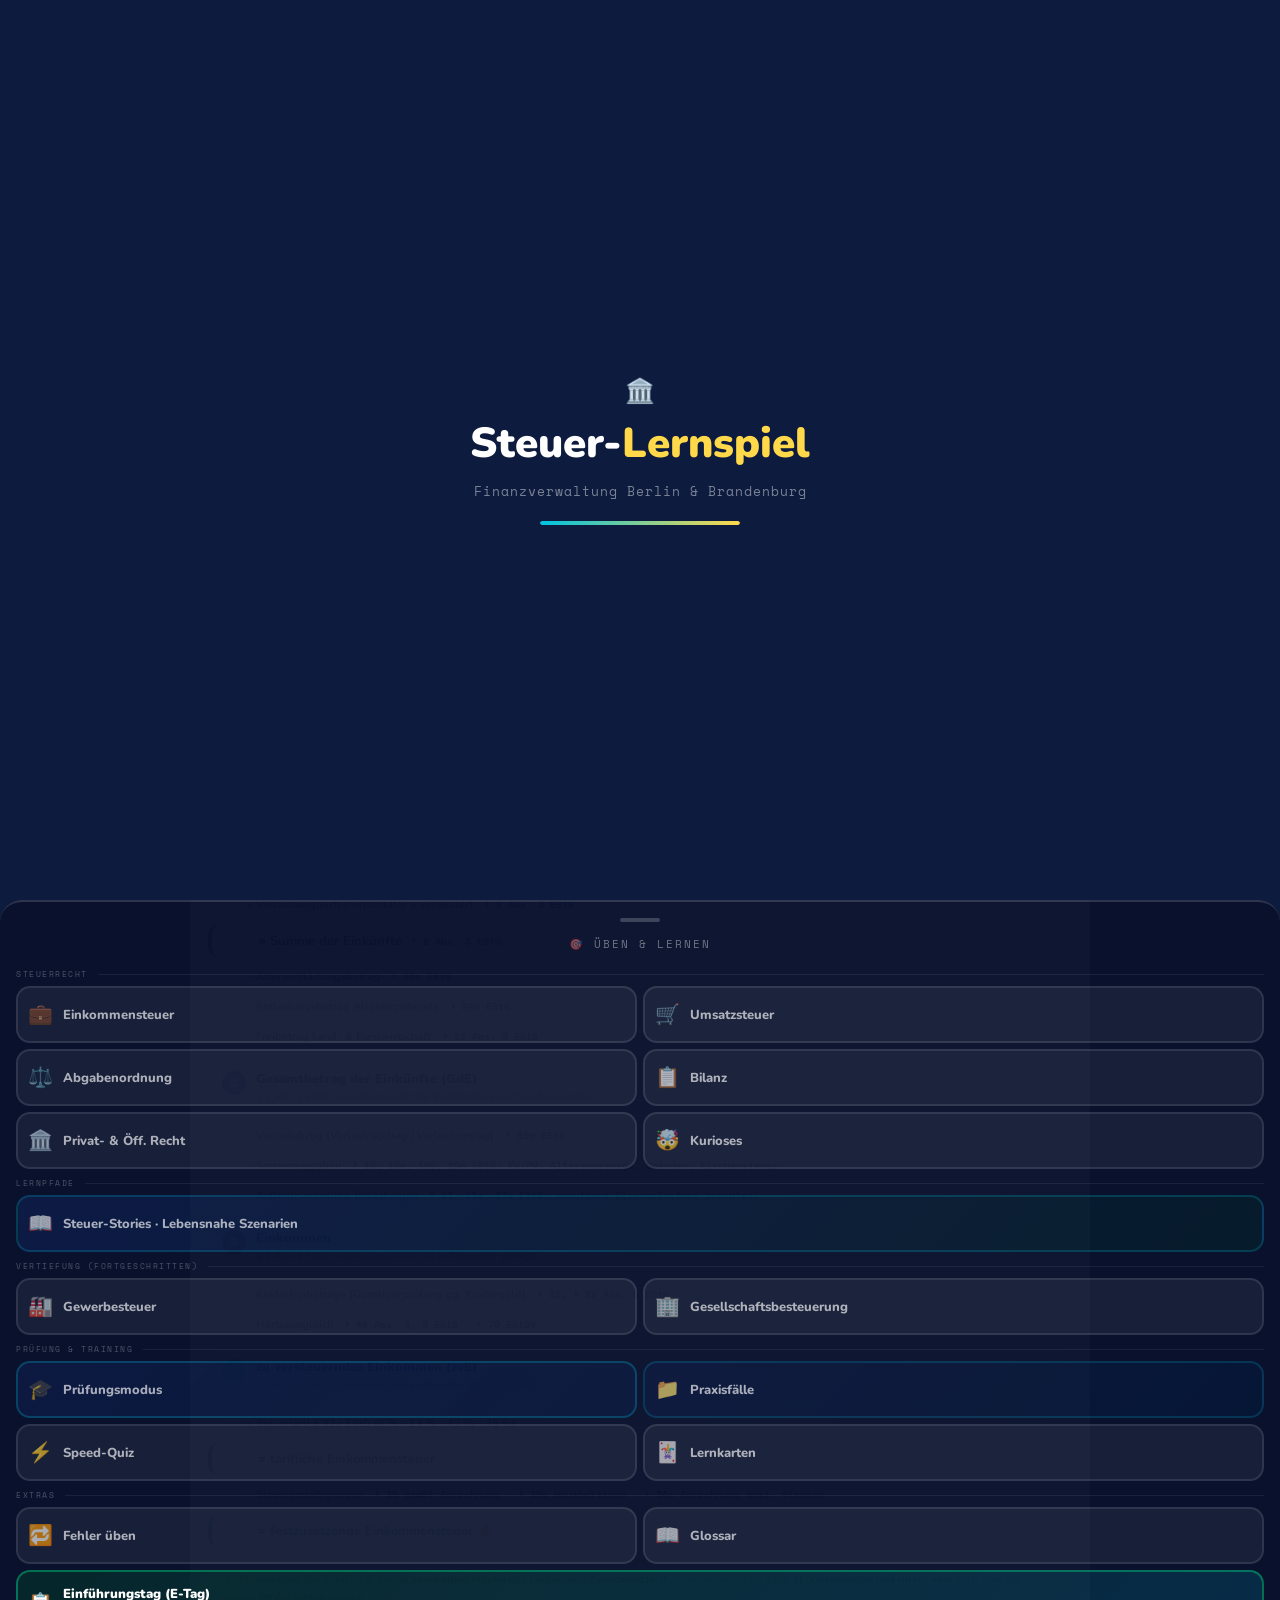
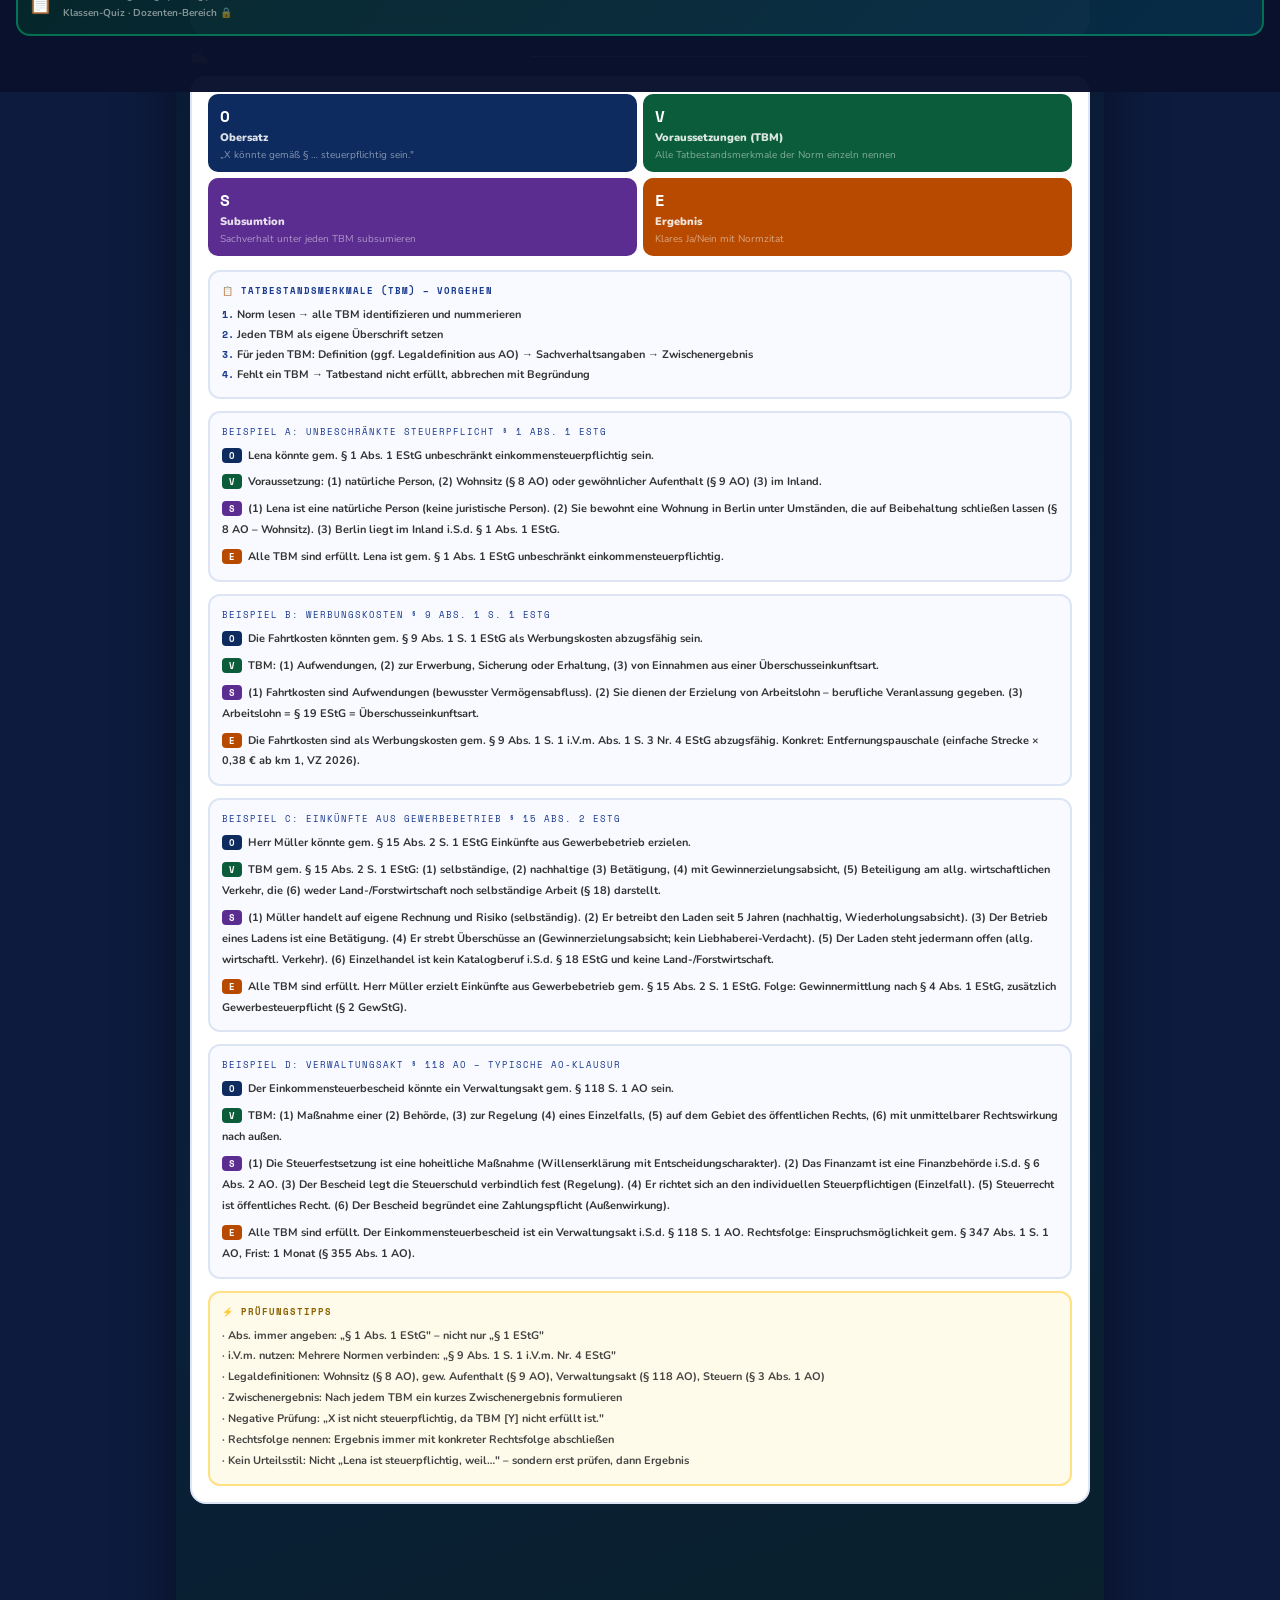
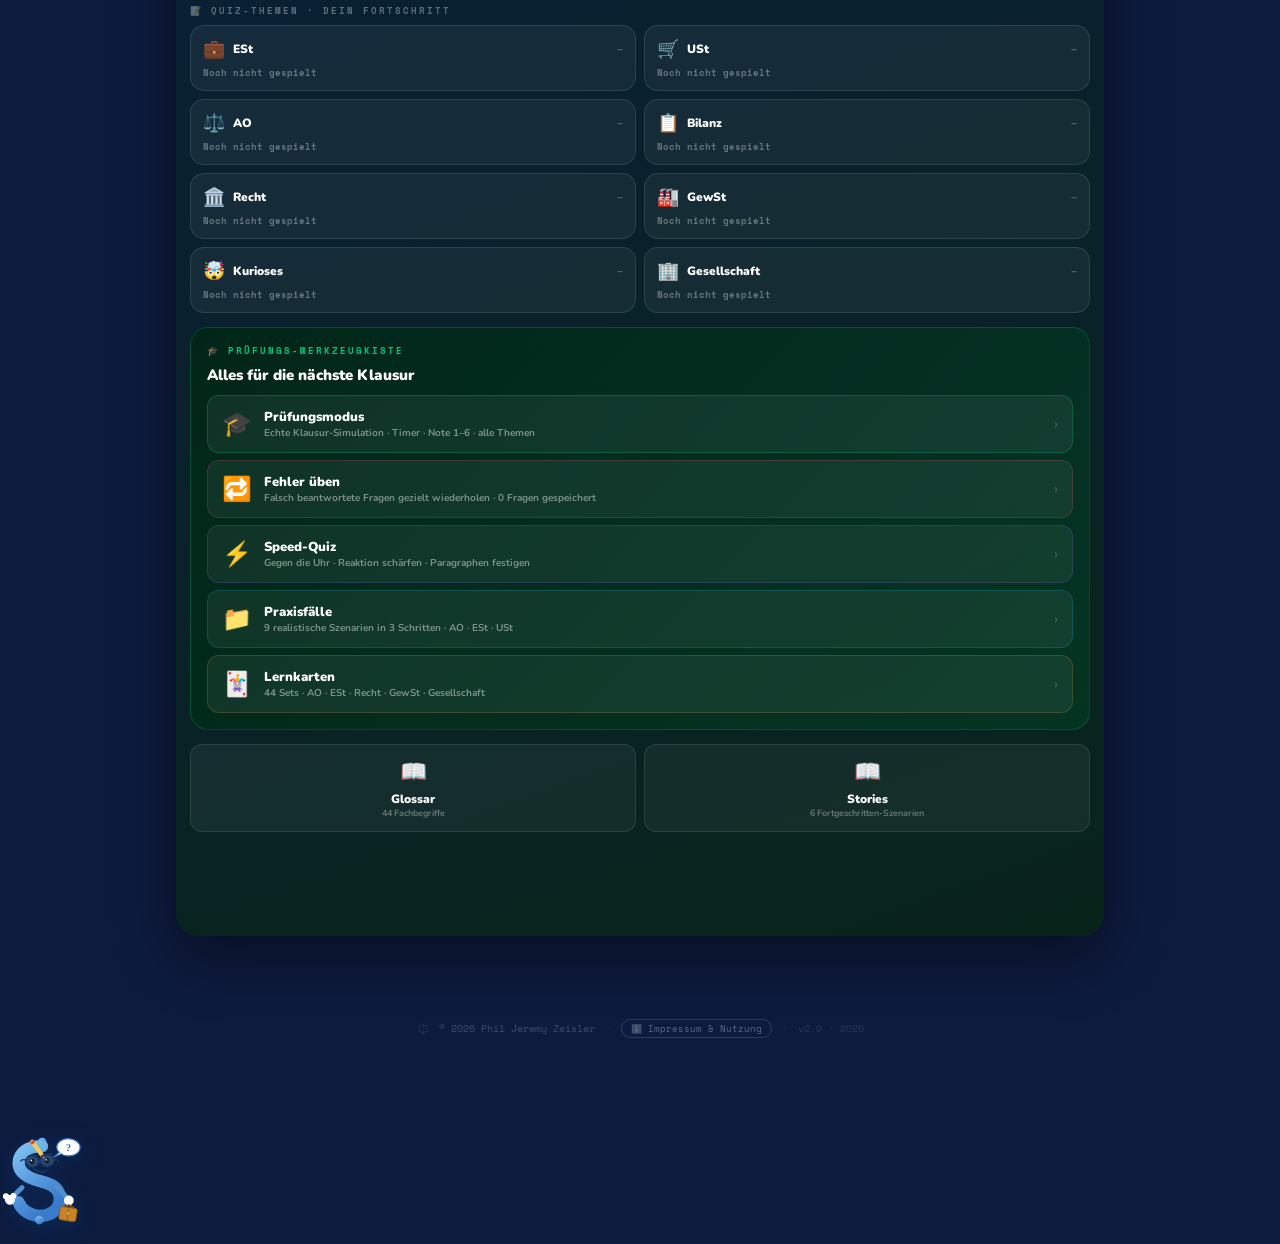
==== index.html @ 59ecff56 "Add files via upload" ====
<!DOCTYPE html>
<html lang="de">
<head>
<meta charset="UTF-8">
<meta name="viewport" content="width=device-width, initial-scale=1.0">
<meta name="description" content="Steuer-Lernspiel der Finanzverwaltung Berlin und Brandenburg – interaktiv Einkommensteuer, Umsatzsteuer, AO und mehr lernen. Kostenlos, ohne Login.">
<meta name="theme-color" content="#0d1b3e">
<meta name="apple-mobile-web-app-capable" content="yes">
<meta name="apple-mobile-web-app-status-bar-style" content="black-translucent">
<!-- Font preconnect for faster loading -->
<link rel="preconnect" href="https://fonts.googleapis.com">
<link rel="preconnect" href="https://fonts.gstatic.com" crossorigin>
<!-- Open Graph (LinkedIn, WhatsApp, Facebook) -->
<meta property="og:type" content="website">
<meta property="og:title" content="Steuer-Lernspiel – Finanzverwaltung Berlin &amp; Brandenburg">
<meta property="og:description" content="300+ Quizfragen · Prüfungsmodus · Lernkarten · Karriereinfos – Steuerrecht interaktiv lernen. Kostenlos, ohne Login.">
<meta property="og:image" content="https://steuer-lernspiel.de/preview.png">
<meta property="og:url" content="https://steuer-lernspiel.de">
<!-- Twitter / X Card -->
<meta name="twitter:card" content="summary_large_image">
<meta name="twitter:title" content="Steuer-Lernspiel – Finanzverwaltung Berlin &amp; Brandenburg">
<meta name="twitter:description" content="300+ Quizfragen, Prüfungsmodus, Lernkarten – Steuerrecht interaktiv lernen. Kostenlos.">
<meta name="twitter:image" content="https://steuer-lernspiel.de/preview.png">
<title>Steuer-Lernspiel – Finanzverwaltung Berlin/Brandenburg</title>

<link rel="stylesheet" href="styles.css">
</head>
<body>

<!-- SPLASH SCREEN -->
<div id="splash">
  <div class="splash-logo">🏛️</div>
  <div class="splash-title">Steuer-<span>Lernspiel</span></div>
  <div class="splash-sub">Finanzverwaltung Berlin &amp; Brandenburg</div>
  <div class="splash-bar-wrap"><div class="splash-bar-fill"></div></div>
</div>

<!-- BADGE TOAST -->
<div id="badge-toast">
  <div class="bt-icon" id="bt-icon">🏅</div>
  <div class="bt-body">
    <div class="bt-title">🎉 Abzeichen freigeschaltet!</div>
    <div class="bt-name" id="bt-name"></div>
    <div class="bt-desc" id="bt-desc"></div>
  </div>
</div>

<div class="combo-flash" id="comboFlash"></div>

<div class="wrapper">
  <header>
    <div class="logo-badge">🏛️ Finanzverwaltung Berlin &amp; Brandenburg</div>
    <h1>Steuer-<span>Lernspiel</span></h1>
    <p>Lern spielend, wie Steuern &amp; Recht funktionieren – und entdecke deine Karrierechancen!</p>
    <div style="margin-top:14px;display:flex;gap:8px;justify-content:center;flex-wrap:wrap">
      <button onclick="sw('karriere');requestAnimationFrame(()=>scrollToId('karriere-bewerben'))" style="background:linear-gradient(135deg,var(--cyan),#0095c8);color:var(--navy);border:none;border-radius:100px;padding:9px 22px;font-family:'Nunito',sans-serif;font-weight:900;font-size:13px;cursor:pointer;transition:all .2s;box-shadow:0 4px 18px rgba(0,194,224,.35)" onmouseover="this.style.transform='translateY(-2px)';this.style.boxShadow='0 8px 24px rgba(0,194,224,.5)'" onmouseout="this.style.transform='';this.style.boxShadow='0 4px 18px rgba(0,194,224,.35)'">🚀 Jetzt bewerben</button>
      <button onclick="sw('karriere')" style="background:rgba(255,255,255,.1);color:rgba(255,255,255,.75);border:2px solid rgba(255,255,255,.2);border-radius:100px;padding:9px 22px;font-family:'Nunito',sans-serif;font-weight:800;font-size:13px;cursor:pointer;transition:all .2s" onmouseover="this.style.background='rgba(255,255,255,.18)';this.style.color='#fff'" onmouseout="this.style.background='rgba(255,255,255,.1)';this.style.color='rgba(255,255,255,.75)'">🎓 Karriere entdecken</button>
    </div>
    <p style="margin-top:10px;font-size:10px;color:rgba(255,255,255,.22);max-width:520px;margin-left:auto;margin-right:auto;line-height:1.5">⚠️ Inoffizielles Bildungsangebot ohne Verbindung zur Finanzverwaltung Berlin/Brandenburg. Alle Angaben ohne Gewähr.</p>
  </header>

  <div class="score-bar" id="tour-scorebar">
    <div class="score-item">
      <div class="label">Serie</div>
      <div class="value" id="streakCt" style="transition:color .3s">0 🔥</div>
    </div>
    <div class="score-divider"></div>
    <div class="score-item">
      <div class="label" id="score-mode-label">Richtig</div>
      <div class="value" style="color:var(--green)" id="score-ratio">0/0</div>
    </div>
    <div class="score-divider"></div>
    <button onclick="sw('badges')" title="Abzeichen" class="score-badge-btn">🏅 <span id="badge-count-chip" style="font-size:10px;font-family:'Space Mono',monospace"></span></button>
    <div class="score-divider"></div>
    <span class="daily-streak-chip" id="streak-chip" onclick="sw('meinbereich')" title="Mein Bereich">🔥 <span id="daily-streak-disp">0</span></span>
    <button onclick="resetScore()" title="Zurücksetzen" class="score-reset-btn">↺</button>
    <!-- Hidden: kept for JS compatibility -->
    <span id="totSc" style="display:none">0</span>
    <span id="corrCt" style="display:none">0</span>
    <span id="wrongCt" style="display:none">0</span>
  </div>

  <div class="mode-tabs" id="tour-tabs">
    <!-- HAUPTNAVIGATION: kompakt, 2 Gruppen -->
    <button class="mode-tab active" onclick="sw('basics')" id="tab-basics"><span class="ti">📚</span>Basics</button>
    <button class="mode-tab" onclick="sw('karriere')" id="tab-karriere"><span class="ti">🎓</span>Karriere</button>

    <span class="tab-sep"></span>
    <span class="tab-group-label">Quiz</span>
    <button class="mode-tab" onclick="sw('est')" id="tab-est"><span class="ti">💼</span>ESt</button>
    <button class="mode-tab" onclick="sw('ust')" id="tab-ust"><span class="ti">🛒</span>USt</button>
    <button class="mode-tab" onclick="sw('ao')" id="tab-ao"><span class="ti">⚖️</span>AO</button>
    <button class="mode-tab" onclick="sw('bilanz')" id="tab-bilanz"><span class="ti">📋</span>Bilanz</button>
    <button class="mode-tab" onclick="sw('recht')" id="tab-recht"><span class="ti">🏛️</span>Recht</button>

    <span class="tab-sep"></span>
    <span class="tab-group-label">Mehr</span>
    <button class="mode-tab" onclick="sw('story')" id="tab-story"><span class="ti">📖</span>Stories</button>
    <button class="mode-tab" onclick="sw('kurios')" id="tab-kurios"><span class="ti">🤯</span>Kurioses</button>
    <button class="mode-tab" onclick="sw('speed')" id="tab-speed"><span class="ti">⚡</span>Speed</button>
    <button class="mode-tab" onclick="sw('flashcard')" id="tab-flashcard"><span class="ti">🃏</span>Karten</button>
    <button class="mode-tab" onclick="sw('glossar')" id="tab-glossar"><span class="ti">📖</span>Glossar</button>
    <button class="mode-tab" onclick="sw('meinbereich')" id="tab-meinbereich"><span class="ti">⭐</span>Ich</button>
    <button class="mode-tab" onclick="swEinfuehrung()" id="tab-einfuehrung" title="Dozenten-Bereich – Passwort erforderlich"><span class="ti">🔒</span>E-Tag</button>

    <!-- Versteckte Tabs (per Code aktiviert) -->
    <button class="mode-tab" onclick="sw('gewst')" id="tab-gewst" style="display:none"><span class="ti">🏭</span>GewSt</button>
    <button class="mode-tab" onclick="sw('gesellschaft')" id="tab-gesellschaft" style="display:none"><span class="ti">🏢</span>Gesellschaft</button>
    <button class="mode-tab" onclick="sw('trainer')" id="tab-trainer" style="display:none"><span class="ti">🧪</span>Testtrainer</button>
    <button class="mode-tab" onclick="sw('ao_basics')" id="tab-ao_basics" style="display:none"><span class="ti">⚖️</span>AO Basics</button>
    <button class="mode-tab" onclick="sw('recht_basics')" id="tab-recht_basics" style="display:none"><span class="ti">🏛️</span>Recht Basics</button>
    <button class="mode-tab" onclick="sw('ust_basics')" id="tab-ust_basics" style="display:none"><span class="ti">🛒</span>USt Basics</button>
    <button class="mode-tab" onclick="sw('bilanz_basics')" id="tab-bilanz_basics" style="display:none"><span class="ti">📋</span>Bilanz Basics</button>
    <button class="mode-tab" onclick="sw('est_basics')" id="tab-est_basics" style="display:none"><span class="ti">💼</span>ESt Basics</button>
  </div>
  <!-- Level switch banner -->
  <div id="level-banner" style="display:none;align-items:center;justify-content:space-between;border-radius:12px;padding:9px 14px;margin-bottom:10px;gap:10px">
    <span id="level-banner-text" style="font-size:12px;font-weight:800;color:#fff"></span>
    <button onclick="showLevelGate(true)" style="border-radius:8px;padding:4px 12px;font-family:'Nunito',sans-serif;font-weight:800;font-size:11px;cursor:pointer;white-space:nowrap;border:1.5px solid rgba(255,255,255,.35);background:rgba(255,255,255,.15);color:#fff">Wechseln ›</button>
  </div>
  <!-- RESUME BANNER: Wo weitermachen? -->
  <div id="resume-banner" style="display:none;margin-bottom:12px">
    <div style="background:linear-gradient(135deg,rgba(0,194,224,.1),rgba(0,201,123,.08));border:1.5px solid rgba(0,194,224,.25);border-radius:14px;padding:10px 14px;display:flex;align-items:center;justify-content:space-between;gap:10px;cursor:pointer" onclick="resumeLastTab()">
      <div style="display:flex;align-items:center;gap:10px;min-width:0">
        <span style="font-size:18px;flex-shrink:0" id="resume-icon">▶️</span>
        <div style="min-width:0">
          <div style="font-size:10px;font-family:'Space Mono',monospace;color:var(--cyan);letter-spacing:1.5px;text-transform:uppercase;margin-bottom:1px">Weitermachen</div>
          <div style="font-size:12px;font-weight:900;color:#fff;white-space:nowrap;overflow:hidden;text-overflow:ellipsis" id="resume-label">Zuletzt: Basics</div>
        </div>
      </div>
      <div style="display:flex;align-items:center;gap:8px;flex-shrink:0">
        <div id="resume-progress-wrap" style="display:none;flex-direction:column;align-items:flex-end;gap:3px">
          <div style="font-size:9px;color:rgba(255,255,255,.45);font-weight:700" id="resume-pct-label">0%</div>
          <div style="width:70px;height:4px;background:rgba(255,255,255,.1);border-radius:100px;overflow:hidden">
            <div id="resume-pct-bar" style="height:100%;background:linear-gradient(90deg,var(--cyan),var(--green));border-radius:100px;width:0%;transition:width .5s ease"></div>
          </div>
        </div>
        <span style="font-size:14px;color:var(--cyan);font-weight:900">›</span>
      </div>
    </div>
  </div>
  <select class="mode-select" id="mobileSelect" onchange="sw(this.value)" style="display:none">
    <option value="basics">📚 Basics</option>
    <option value="karriere">🎓 Karriere</option>
    <optgroup label="Quiz">
      <option value="est">💼 Einkommensteuer</option>
      <option value="ust">🛒 Umsatzsteuer</option>
      <option value="ao">⚖️ Abgabenordnung</option>
      <option value="bilanz">📋 Bilanz</option>
      <option value="recht">🏛️ Privat- &amp; Öff. Recht</option>
      <option value="gewst">🏭 Gewerbesteuer</option>
      <option value="gesellschaft">🏢 Gesellschaftsbesteuerung</option>
    </optgroup>
    <optgroup label="Mehr">
      <option value="story">📖 Stories</option>
      <option value="kurios">🤯 Kurioses</option>
      <option value="speed">⚡ Speed-Quiz</option>
      <option value="flashcard">🃏 Lernkarten</option>
      <option value="glossar">📖 Glossar</option>
      <option value="meinbereich">⭐ Mein Bereich</option>
    </optgroup>
  </select>

  <div id="einst-back-bar" style="display:none;margin-bottom:8px">
    <button onclick="sw('basics')" style="display:flex;align-items:center;gap:8px;width:100%;padding:10px 16px;border-radius:12px;border:2px solid rgba(0,194,224,.3);background:linear-gradient(135deg,rgba(0,194,224,.08),rgba(0,194,224,.04));cursor:pointer;transition:all .2s;font-family:'Nunito',sans-serif" onmouseover="this.style.background='rgba(0,194,224,.15)';this.style.transform='translateY(-1px)'" onmouseout="this.style.background='linear-gradient(135deg,rgba(0,194,224,.08),rgba(0,194,224,.04))';this.style.transform=''">
      <span style="font-size:16px">←</span>
      <span style="font-size:12px;font-weight:900;color:var(--cyan)">Zurück zum Lernpfad</span>
      <span style="margin-left:auto;font-size:10px;font-family:'Space Mono',monospace;color:rgba(0,194,224,.5)" id="einst-back-step"></span>
    </button>
  </div>
  <div id="topic-header" style="display:none;padding:0 0 2px"></div>
  <div class="game-area" id="ga"></div>
</div>

<!-- Fixed overlays moved OUTSIDE .wrapper to escape z-index:1 stacking context -->
<!-- Quiz Drawer backdrop + panel -->
<div class="quiz-drawer-backdrop" id="drawerBackdrop" onclick="closeDrawer()"></div>
<div class="quiz-drawer" id="quizDrawer">
    <div class="drawer-handle" onclick="closeDrawer()"></div>
    <div class="drawer-title">🎯 Üben &amp; Lernen</div>

    <!-- Steuerrecht -->
    <div class="drawer-section-label">Steuerrecht</div>
    <div class="drawer-grid">
      <button class="drawer-btn" id="drawer-est" onclick="swDrawer('est')"><span class="dbi">💼</span>Einkommensteuer</button>
      <button class="drawer-btn" id="drawer-ust" onclick="swDrawer('ust')"><span class="dbi">🛒</span>Umsatzsteuer</button>
      <button class="drawer-btn" id="drawer-ao" onclick="swDrawer('ao')"><span class="dbi">⚖️</span>Abgabenordnung</button>
      <button class="drawer-btn" id="drawer-bilanz" onclick="swDrawer('bilanz')"><span class="dbi">📋</span>Bilanz</button>
      <button class="drawer-btn" id="drawer-recht" onclick="swDrawer('recht')"><span class="dbi">🏛️</span>Privat- &amp; Öff. Recht</button>
      <button class="drawer-btn" id="drawer-kurios" onclick="swDrawer('kurios')"><span class="dbi">🤯</span>Kurioses</button>
    </div>

    <!-- Einsteiger-Basics (nur für Einsteiger sichtbar) -->
    <div class="drawer-section-label" id="drawer-einst-label" style="display:none">Einsteiger-Basics</div>
    <div class="drawer-grid drawer-grid-3" id="drawer-einst-grid" style="display:none">
      <button class="drawer-btn" id="drawer-ao_basics" onclick="swDrawer('ao_basics')" style="background:rgba(0,194,224,.05);border-color:rgba(0,194,224,.2)"><span class="dbi">⚖️</span>AO Basics</button>
      <button class="drawer-btn" id="drawer-recht_basics" onclick="swDrawer('recht_basics')" style="background:rgba(0,201,123,.05);border-color:rgba(0,201,123,.2)"><span class="dbi">🏛️</span>Recht Basics</button>
      <button class="drawer-btn" id="drawer-ust_basics" onclick="swDrawer('ust_basics')" style="background:rgba(255,140,66,.05);border-color:rgba(255,140,66,.2)"><span class="dbi">🛒</span>USt Basics</button>
      <button class="drawer-btn" id="drawer-bilanz_basics" onclick="swDrawer('bilanz_basics')" style="background:rgba(0,92,200,.05);border-color:rgba(0,92,200,.2)"><span class="dbi">📋</span>Bilanz Basics</button>
      <button class="drawer-btn" id="drawer-est_basics" onclick="swDrawer('est_basics')" style="background:rgba(26,58,143,.05);border-color:rgba(26,58,143,.2)"><span class="dbi">💼</span>ESt Basics</button>
    </div>

    <!-- Lernpfade -->
    <div class="drawer-section-label">Lernpfade</div>
    <div class="drawer-grid">
      <button class="drawer-btn drawer-btn-wide" id="drawer-story" onclick="swDrawer('story')" style="background:linear-gradient(135deg,rgba(26,58,143,.25),rgba(0,60,40,.25));border-color:rgba(0,194,224,.2)"><span class="dbi">📖</span>Steuer-Stories · Lebensnahe Szenarien</button>
    </div>

    <!-- Profi-Sektion -->
    <div id="drawer-profi-section">
      <div class="drawer-section-label">Vertiefung (Fortgeschritten)</div>
      <div class="drawer-grid">
        <button class="drawer-btn" id="drawer-gewst" onclick="swDrawer('gewst')"><span class="dbi">🏭</span>Gewerbesteuer</button>
        <button class="drawer-btn" id="drawer-gesellschaft" onclick="swDrawer('gesellschaft')"><span class="dbi">🏢</span>Gesellschaftsbesteuerung</button>
      </div>
      <div class="drawer-section-label">Prüfung &amp; Training</div>
      <div class="drawer-grid">
        <button class="drawer-btn" id="drawer-pruefung" onclick="swDrawer('pruefung')" style="background:linear-gradient(135deg,rgba(26,58,143,.2),rgba(13,43,94,.3));border-color:rgba(0,194,224,.25)"><span class="dbi">🎓</span>Prüfungsmodus</button>
        <button class="drawer-btn" id="drawer-praxis" onclick="swDrawer('praxis')" style="background:linear-gradient(135deg,rgba(26,58,143,.15),rgba(0,40,80,.25));border-color:rgba(0,194,224,.18)"><span class="dbi">📁</span>Praxisfälle</button>
        <button class="drawer-btn" id="drawer-speed" onclick="swDrawer('speed')"><span class="dbi">⚡</span>Speed-Quiz</button>
        <button class="drawer-btn" id="drawer-flashcard" onclick="swDrawer('flashcard')"><span class="dbi">🃏</span>Lernkarten</button>
      </div>

      <div class="drawer-section-label">Extras</div>
      <div class="drawer-grid">
        <button class="drawer-btn" id="drawer-fehler" onclick="swDrawer('fehler')">
          <span class="dbi">🔁</span>Fehler üben
          <span id="drawer-fehler-badge" class="drawer-badge" style="display:none"></span>
        </button>
        <button class="drawer-btn" id="drawer-glossar" onclick="swDrawer('glossar')"><span class="dbi">📖</span>Glossar</button>
        <button class="drawer-btn drawer-btn-wide" id="drawer-einfuehrung" onclick="closeDrawer();swEinfuehrung()" style="background:linear-gradient(135deg,rgba(0,80,40,.35),rgba(0,194,224,.15));border:2px solid rgba(0,201,123,.45);color:#fff"><span class="dbi">📋</span><span><span style="font-weight:900">Einführungstag (E-Tag)</span><br><span style="font-size:10px;color:rgba(255,255,255,.5);font-weight:700">Klassen-Quiz · Dozenten-Bereich 🔒</span></span></button>
      </div>
    </div><!-- /drawer-profi-section -->
</div>

<nav class="mobile-nav" id="mobileNav">
    <div class="mobile-nav-inner" style="grid-template-columns:repeat(4,1fr)">
      <button class="mnav-btn active" id="mnav-basics" onclick="sw('basics')"><span class="mni">📚</span>Basics</button>
      <button class="mnav-btn" id="mnav-karriere" onclick="sw('karriere')"><span class="mni">🎓</span>Karriere</button>
      <button class="mnav-btn" id="mnav-quiz" onclick="openQuiz()"><span class="mni">🎯</span>Üben</button>
      <button class="mnav-btn" id="mnav-meinbereich" onclick="sw('meinbereich')"><span class="mni">⭐</span>Ich</button>
      <!-- Fehler: hidden in nav, still accessible via drawer -->
      <button class="mnav-btn" id="mnav-fehler" onclick="sw('fehler')" style="display:none"><span class="mni">🔁</span>Fehler<span class="mnav-badge" id="fehler-nav-badge" style="display:none">0</span></button>
    </div>
</nav>
<div class="cc" id="cc"></div>

<!-- Mobile sticky feedback bar -->
<div id="mobile-fb-bar">
  <div id="mobile-fb-inner">
    <div id="mobile-fb-result"></div>
    <div id="mobile-fb-explain"></div>
  </div>
  <button id="mobile-fb-next" onclick="mobileFbNext()">Nächste Frage ➜</button>
</div>

<!-- ===== NUTZUNGSHINWEIS / CONSENT BANNER ===== -->
<div id="consent-banner" style="display:none;position:fixed;inset:0;z-index:10000;align-items:flex-end;justify-content:center;background:rgba(5,10,30,.75);backdrop-filter:blur(6px);padding:0">
  <div style="background:#fff;border-radius:24px 24px 0 0;padding:24px 22px 30px;max-width:520px;width:100%;box-shadow:0 -10px 50px rgba(0,0,0,.35);max-height:90vh;overflow-y:auto">
    <div style="font-size:26px;margin-bottom:8px;text-align:center">⚖️</div>
    <div style="font-size:17px;font-weight:900;color:#0d1b3e;margin-bottom:4px;text-align:center">Nutzungsvereinbarung</div>
    <div style="font-size:10px;font-family:'Space Mono',monospace;color:#aaa;text-align:center;margin-bottom:14px">Steuer-Lernspiel · Version 2.0 · März 2026</div>

    <div style="background:#f7f9ff;border-radius:14px;padding:14px 16px;margin-bottom:12px;border:1px solid #e0e8f5">
      <div style="font-size:11px;font-weight:900;color:#1a3a8f;margin-bottom:6px">📌 Herkunft & Unabhängigkeit</div>
      <div style="font-size:11.5px;color:#444;font-weight:700;line-height:1.65">
        Dieses Lernprogramm ist ein <strong>inoffizielles, privat erstelltes Bildungsangebot</strong> von <strong>Phil Jeremy Zeisler</strong>. Es besteht <em>keine Verbindung</em> zur Finanzverwaltung Berlin oder Brandenburg, zur Senatsverwaltung für Finanzen oder anderen Behörden.
      </div>
    </div>

    <div style="background:#fffbf0;border-radius:14px;padding:14px 16px;margin-bottom:12px;border:1px solid #ffe4a0">
      <div style="font-size:11px;font-weight:900;color:#8a5000;margin-bottom:6px">⚠️ Keine Rechts- oder Steuerberatung</div>
      <div style="font-size:11.5px;color:#555;font-weight:700;line-height:1.65">
        Die Inhalte dienen ausschließlich der allgemeinen Bildung und Prüfungsvorbereitung. Sie ersetzen <strong>keine individuelle Steuer- oder Rechtsberatung</strong>. Maßgeblich sind stets die aktuellen Gesetzestexte, BMF-Schreiben und amtlichen Veröffentlichungen. Alle Angaben sind ohne Gewähr.
      </div>
    </div>

    <div style="background:#f0fff8;border-radius:14px;padding:14px 16px;margin-bottom:16px;border:1px solid #a0eed0">
      <div style="font-size:11px;font-weight:900;color:#005c35;margin-bottom:6px">📄 Nutzungsrechte</div>
      <div style="font-size:11.5px;color:#333;font-weight:700;line-height:1.65">
        Die kostenlose Nutzung ist für <strong>persönliche Lern- und Bildungszwecke</strong> gestattet. Kommerzielle Vervielfältigung, Weitervertrieb oder Einbindung in andere Produkte – auch in Teilen – ist ohne schriftliche Zustimmung des Urhebers <strong>nicht gestattet</strong>. © 2026 Phil Jeremy Zeisler · Alle Rechte vorbehalten.
      </div>
    </div>

    <label style="display:flex;align-items:flex-start;gap:10px;margin-bottom:14px;cursor:pointer">
      <input type="checkbox" id="consent-check" onchange="toggleConsentCheck()" style="width:18px;height:18px;min-width:18px;margin-top:2px;accent-color:#1a3a8f;cursor:pointer">
      <span style="font-size:12px;color:#333;font-weight:700;line-height:1.55">Ich habe die Nutzungsvereinbarung gelesen und erkläre mich damit einverstanden.</span>
    </label>

    <button id="consent-start-btn" onclick="handleConsentStart()" style="width:100%;padding:14px;border-radius:14px;border:none;background:#c0cce8;color:#fff;font-family:'Nunito',sans-serif;font-weight:900;font-size:15px;cursor:not-allowed;transition:background .2s" disabled>✅ Zustimmen &amp; App starten</button>
    <div style="text-align:center;margin-top:10px;font-size:10px;color:#bbb;font-family:'Space Mono',monospace">Steuer-Lernspiel · © 2026 Phil Jeremy Zeisler</div>
  </div>
</div>

<footer style="text-align:center;padding:20px 16px 100px;position:relative">
  <div style="display:inline-flex;align-items:center;gap:10px;font-size:10px;font-family:'Space Mono',monospace;color:rgba(255,255,255,.22)">
    <span>⚖️</span>
    <span>© 2026 Phil Jeremy Zeisler</span>
    <span style="color:rgba(255,255,255,.1)">·</span>
    <button onclick="document.getElementById('impressum-modal').style.display='flex'" style="background:none;border:1px solid rgba(255,255,255,.15);border-radius:100px;padding:2px 9px;color:rgba(255,255,255,.35);font-family:'Space Mono',monospace;font-size:9px;cursor:pointer;transition:.2s" onmouseover="this.style.borderColor='rgba(255,255,255,.4)'" onmouseout="this.style.borderColor='rgba(255,255,255,.15)'">ℹ️ Impressum & Nutzung</button>
    <span style="color:rgba(255,255,255,.1)">·</span>
    <span style="color:rgba(255,255,255,.12)">v2.0 · 2026</span>
  </div>
</footer>

<!-- ===== IMPRESSUM MODAL ===== -->
<div id="impressum-modal" style="display:none;position:fixed;inset:0;z-index:9600;align-items:flex-end;justify-content:center;background:rgba(5,10,30,.75);backdrop-filter:blur(6px);padding:0">
  <div style="background:#fff;border-radius:24px 24px 0 0;padding:24px 22px 36px;max-width:520px;width:100%;max-height:80vh;overflow-y:auto">
    <div style="display:flex;justify-content:space-between;align-items:center;margin-bottom:18px">
      <div style="font-size:15px;font-weight:900;color:#0d1b3e">⚖️ Impressum & Nutzungshinweise</div>
      <button onclick="document.getElementById('impressum-modal').style.display='none'" style="background:none;border:none;font-size:22px;cursor:pointer;color:#999;line-height:1">×</button>
    </div>
    <div style="font-size:12px;color:#444;line-height:1.75;font-weight:600">
      <div style="background:#f0f4ff;border-radius:12px;padding:12px 14px;margin-bottom:12px">
        <div style="font-size:11px;font-weight:900;color:#0d1b3e;margin-bottom:4px">📌 Inoffizielles Bildungsangebot</div>
        Dieses Lernprogramm ist ein <strong>privat erstelltes Bildungsangebot</strong> von <strong>Phil Jeremy Zeisler</strong>. Es besteht keine Verbindung zur Finanzverwaltung Berlin oder Brandenburg, zur Senatsverwaltung für Finanzen oder anderen Behörden. Alle Inhalte dienen ausschließlich der allgemeinen Information und Prüfungsvorbereitung – sie ersetzen keine individuelle Steuer- oder Rechtsberatung. Maßgeblich sind stets die aktuellen Gesetzestexte und amtlichen Veröffentlichungen.
      </div>
      <div style="background:#f0fff8;border-radius:12px;padding:12px 14px;margin-bottom:12px">
        <div style="font-size:11px;font-weight:900;color:#004d28;margin-bottom:4px">📄 Nutzungsbedingungen</div>
        Die Nutzung ist für persönliche Lern- und Bildungszwecke <strong>kostenlos gestattet</strong>. Kommerzielle Vervielfältigung oder Einbindung in andere Produkte ist ohne schriftliche Zustimmung des Urhebers nicht gestattet. Hinweise auf Fehler oder veraltete Inhalte sind ausdrücklich erwünscht.
      </div>
      <div style="background:#fffbf0;border-radius:12px;padding:12px 14px;margin-bottom:12px">
        <div style="font-size:11px;font-weight:900;color:#5a3000;margin-bottom:4px">ℹ️ Technisches</div>
        Version 2.0 · Stand März 2026 · Steuerrecht 2026 · Steueränderungsgesetz 2025. Alle Lerndaten werden ausschließlich lokal im Browser gespeichert – keine Übertragung an Server.
      </div>
      <div style="background:#f4f0ff;border-radius:12px;padding:12px 14px">
        <div style="font-size:11px;font-weight:900;color:#3a0080;margin-bottom:4px">✉️ Kontakt</div>
        Für Feedback, Fehlermeldungen oder Kooperationsanfragen: <a href="/cdn-cgi/l/email-protection#b6dcd3c4d3dbcf98ccd3dfc5dad3c4f6d1d9d9d1dad3dbd7dfda98d5d9db" style="color:#5c2db8;font-weight:800;text-decoration:none"><span class="__cf_email__" data-cfemail="3b515e495e564215415e5248575e497b5c54545c575e565a525715585456">[email&#160;protected]</span></a>
      </div>
    </div>
    <button onclick="document.getElementById('impressum-modal').style.display='none'" style="width:100%;margin-top:18px;padding:13px;border-radius:14px;border:none;background:linear-gradient(135deg,#1a3a8f,#2255cc);color:#fff;font-family:'Nunito',sans-serif;font-weight:900;font-size:14px;cursor:pointer">Schließen</button>
  </div>
</div>


<!-- ===== CONFIRM MODAL ===== -->
<div id="confirm-modal" style="display:none;position:fixed;inset:0;z-index:9500;align-items:center;justify-content:center;padding:20px;background:rgba(0,0,0,.6);backdrop-filter:blur(4px)">
  <div style="background:#fff;border-radius:20px;padding:24px;max-width:320px;width:100%;box-shadow:0 20px 60px rgba(0,0,0,.4);text-align:center">
    <div id="confirm-icon" style="font-size:40px;margin-bottom:10px">🗑️</div>
    <div id="confirm-title" style="font-size:16px;font-weight:900;color:#0d1b3e;margin-bottom:6px"></div>
    <div id="confirm-msg" style="font-size:13px;color:#666;font-weight:700;line-height:1.6;margin-bottom:20px"></div>
    <div style="display:flex;gap:10px">
      <button onclick="closeConfirm(false)" style="flex:1;padding:11px;border-radius:12px;border:2px solid #dde5f5;background:#f0f4ff;color:#0d1b3e;font-family:'Nunito',sans-serif;font-weight:800;font-size:13px;cursor:pointer">Abbrechen</button>
      <button id="confirm-ok-btn" onclick="closeConfirm(true)" style="flex:1;padding:11px;border-radius:12px;border:2px solid rgba(255,77,109,.4);background:rgba(255,77,109,.1);color:#c0003a;font-family:'Nunito',sans-serif;font-weight:900;font-size:13px;cursor:pointer">Zurücksetzen</button>
    </div>
  </div>
</div>

<div id="intro-modal">
  <div id="intro-backdrop" onclick="closeIntro()"></div>
  <div id="intro-box">
    <span class="intro-icon" id="intro-icon"></span>
    <div class="intro-title" id="intro-title"></div>
    <div class="intro-subtitle" id="intro-subtitle"></div>
    <div class="intro-body" id="intro-body"></div>
    <div class="intro-chips" id="intro-chips"></div>
    <div class="intro-actions">
      <button class="intro-btn-skip" onclick="closeIntro()">Überspringen</button>
      <button class="intro-btn-go" onclick="closeIntroAndGo()">Los geht's! →</button>
    </div>
  </div>
</div>


<!-- ===== ONBOARDING TOUR ===== -->
<!-- SPOTLIGHT TOUR -->
<!-- ===== TOUR: WELCOME PROMPT (3-step) ===== -->
<div id="tour-welcome">
  <div class="tour-welcome-box">

    <!-- Step dots -->
    <div class="twb-steps">
      <div class="twb-step-dot on" id="twb-dot-0"></div>
      <div class="twb-step-dot" id="twb-dot-1"></div>
      <div class="twb-step-dot" id="twb-dot-2"></div>
    </div>

    <!-- Slides wrapper -->
    <div class="twb-slides" id="twb-slides">

      <!-- Slide 0: Willkommen + USPs -->
      <div class="twb-slide">
        <div style="text-align:center;margin-bottom:4px">
          <span style="font-size:42px;filter:drop-shadow(0 0 16px rgba(0,194,224,.5))">🧾</span>
        </div>
        <div style="text-align:center;font-size:var(--tx-xl);font-weight:900;color:#fff;margin-bottom:4px">Willkommen!</div>
        <div style="text-align:center;font-size:var(--tx-sm);color:rgba(255,255,255,.5);font-weight:700;margin-bottom:4px">Steuer-Lernspiel · Berlin &amp; Brandenburg</div>
        <div class="twb-usp-grid">
          <div class="twb-usp-item">
            <span class="twb-usp-icon">🎯</span>
            <div><div class="twb-usp-label">300+ Fragen</div><div class="twb-usp-sub">Quiz &amp; Prüfungsmodus</div></div>
          </div>
          <div class="twb-usp-item">
            <span class="twb-usp-icon">📚</span>
            <div><div class="twb-usp-label">8 Themengebiete</div><div class="twb-usp-sub">ESt · USt · AO · Bilanz</div></div>
          </div>
          <div class="twb-usp-item">
            <span class="twb-usp-icon">📖</span>
            <div><div class="twb-usp-label">Interaktive Stories</div><div class="twb-usp-sub">Lernen durch Entscheiden</div></div>
          </div>
          <div class="twb-usp-item">
            <span class="twb-usp-icon">🎓</span>
            <div><div class="twb-usp-label">Karriere-Infos</div><div class="twb-usp-sub">Ausbildung &amp; Bewerbung</div></div>
          </div>
        </div>
        <div style="text-align:center;font-size:var(--tx-xs);color:rgba(255,255,255,.35);font-family:'Space Mono',monospace">Kostenlos · Kein Login · Direkt im Browser</div>
      </div>

      <!-- Slide 1: Lernmodi -->
      <div class="twb-slide">
        <div style="font-size:var(--tx-lg);font-weight:900;color:#fff;margin-bottom:4px">Deine Lernmodi</div>
        <div style="font-size:var(--tx-sm);color:rgba(255,255,255,.5);font-weight:700;margin-bottom:4px">Wähle was zu dir passt</div>
        <div class="twb-mode-grid">
          <div class="twb-mode-item" onclick="tourWelcomeNo();sw('est')">
            <span class="twb-mode-icon">💼</span>
            <div><div class="twb-mode-title">Übungsquiz</div><div class="twb-mode-desc">4 Antworten · Erklärung nach jeder Frage · Fehlerspeicher</div></div>
          </div>
          <div class="twb-mode-item" onclick="tourWelcomeNo();sw('pruefung')">
            <span class="twb-mode-icon">🎓</span>
            <div><div class="twb-mode-title">Prüfungsmodus</div><div class="twb-mode-desc">Zeitlimit · Themenwahl · Note 1–6</div></div>
          </div>
          <div class="twb-mode-item" onclick="tourWelcomeNo();sw('speed')">
            <span class="twb-mode-icon">⚡</span>
            <div><div class="twb-mode-title">Speed-Quiz</div><div class="twb-mode-desc">10–12 Sek. pro Frage · Combo-Bonus</div></div>
          </div>
          <div class="twb-mode-item" onclick="tourWelcomeNo();sw('story')">
            <span class="twb-mode-icon">📖</span>
            <div><div class="twb-mode-title">Steuer-Stories</div><div class="twb-mode-desc">Interaktive Szenarien · Lernpfad</div></div>
          </div>
        </div>
      </div>

      <!-- Slide 2: Tour starten? -->
      <div class="twb-slide" style="text-align:center">
        <span style="font-size:44px;display:block;margin-bottom:10px">§</span>
        <div style="font-size:var(--tx-lg);font-weight:900;color:#fff;margin-bottom:6px">Kurze App-Tour mit §teve?</div>
        <div style="font-size:var(--tx-sm);color:rgba(255,255,255,.55);font-weight:700;line-height:1.6;margin-bottom:16px">
          §teve – dein Steuer-Assistent – stellt dir die Seite vor und erklärt alle wichtigen Bereiche.<br>
          <span style="color:rgba(255,255,255,.3);font-family:'Space Mono',monospace;font-size:var(--tx-xs)">Dauert ca. 1 Minute</span>
        </div>
        <div style="background:rgba(0,194,224,.08);border:1px solid rgba(0,194,224,.2);border-radius:var(--r-sm);padding:10px 12px;font-size:var(--tx-xs);color:rgba(255,255,255,.55);font-weight:700;text-align:left">
          💡 §teve sitzt immer <b style="color:var(--cyan)">unten rechts</b> – tippe ihn jederzeit an für Hilfe oder um die Tour neu zu starten
        </div>
      </div>
    </div>

    <!-- Navigation buttons (dynamic) -->
    <div class="twb-nav" id="twb-nav">
      <button class="twb-btn-sec" id="twb-back" onclick="twbPrev()" style="display:none">← Zurück</button>
      <button class="twb-btn-sec" id="twb-skip" onclick="tourWelcomeNo()">Überspringen</button>
      <button class="twb-btn-pri" id="twb-next" onclick="twbNext()">Weiter →</button>
    </div>
  </div>
</div>

<!-- ===== TOUR: SPOTLIGHT OVERLAY ===== -->
<div id="spot-overlay">
  <div id="spot-hole"></div>
  <div id="spot-glow"></div>
  <div id="spot-tooltip">
    <div class="spot-step-badge" id="spot-step-label"></div>
    <div class="spot-title" id="spot-title"></div>
    <div class="spot-text" id="spot-text"></div>
    <div class="spot-actions">
      <button class="spot-skip" onclick="spotEnd()">Beenden</button>
      <div class="spot-dots" id="spot-dots"></div>
      <button class="spot-next" id="spot-next-btn" onclick="spotNext()">Weiter →</button>
    </div>
  </div>
</div>

<!-- § Tour-Button durch §teve ersetzt -->
<button class="tour-restart-btn" onclick="if(!steveOpen)steveToggle();else steveToggle()" title="§teve – Hilfe &amp; Seiten-Tour" aria-label="§teve öffnen">§</button>

<!-- ===== LEVEL GATE ===== -->
<div id="level-gate" style="display:none;position:fixed;inset:0;z-index:9500;background:rgba(4,8,22,.97);backdrop-filter:blur(18px);align-items:center;justify-content:center;padding:12px;overflow-y:auto">
  <div class="lg-box">

    <!-- ① Hero -->
    <div class="lg-hero">
      <div class="lg-hero-badge">🏛️ Finanzverwaltung Berlin &amp; Brandenburg</div>
      <span class="lg-hero-logo">🧾</span>
      <h2 class="lg-hero-title">Steuer-<span>Lernspiel</span></h2>
      <p class="lg-hero-tagline">Interaktiv · Kostenlos · Direkt im Browser</p>

      <!-- Key stats -->
      <div class="lg-stats">
        <div class="lg-stat">
          <div class="lg-stat-val">300<em>+</em></div>
          <div class="lg-stat-lbl">Übungsfragen</div>
        </div>
        <div class="lg-stat">
          <div class="lg-stat-val">9</div>
          <div class="lg-stat-lbl">Themenbereiche</div>
        </div>
        <div class="lg-stat">
          <div class="lg-stat-val">100<em>%</em></div>
          <div class="lg-stat-lbl">Kostenlos</div>
        </div>
        <div class="lg-stat">
          <div class="lg-stat-val">0</div>
          <div class="lg-stat-lbl">Login nötig</div>
        </div>
      </div>
    </div>

    <!-- ② Feature scroll -->
    <div class="lg-feat-section">
      <div class="lg-feat-section-lbl">Alle Inhalte auf einen Blick</div>
      <div class="lg-feats">
        <div class="lg-feat"><span class="lg-feat-ic">💼</span><span class="lg-feat-tx">Einkommensteuer</span></div>
        <div class="lg-feat"><span class="lg-feat-ic">🛒</span><span class="lg-feat-tx">Umsatzsteuer</span></div>
        <div class="lg-feat"><span class="lg-feat-ic">⚖️</span><span class="lg-feat-tx">Abgabenordnung</span></div>
        <div class="lg-feat"><span class="lg-feat-ic">📋</span><span class="lg-feat-tx">Bilanz</span></div>
        <div class="lg-feat"><span class="lg-feat-ic">🏛️</span><span class="lg-feat-tx">Steuerrecht</span></div>
        <div class="lg-feat"><span class="lg-feat-ic">🃏</span><span class="lg-feat-tx">Lernkarten</span></div>
        <div class="lg-feat"><span class="lg-feat-ic">📖</span><span class="lg-feat-tx">Glossar</span></div>
        <div class="lg-feat"><span class="lg-feat-ic">⚡</span><span class="lg-feat-tx">Speed-Quiz</span></div>
        <div class="lg-feat"><span class="lg-feat-ic">🎓</span><span class="lg-feat-tx">Prüfungsmodus</span></div>
        <div class="lg-feat"><span class="lg-feat-ic">📁</span><span class="lg-feat-tx">Praxisfälle</span></div>
        <div class="lg-feat"><span class="lg-feat-ic">🔁</span><span class="lg-feat-tx">Fehler-Training</span></div>
        <div class="lg-feat"><span class="lg-feat-ic">🤯</span><span class="lg-feat-tx">Kurioses</span></div>
        <div class="lg-feat"><span class="lg-feat-ic">🎯</span><span class="lg-feat-tx">Karriere-Infos</span></div>
        <div class="lg-feat"><span class="lg-feat-ic">📋</span><span class="lg-feat-tx">E-Tag für Dozenten</span></div>
      </div>
    </div>

    <!-- ③ Trust chips -->
    <div class="lg-trust">
      <div class="lg-trust-chip"><span class="lg-trust-chip-icon">✅</span><span class="lg-trust-chip-text">Kein Login nötig</span></div>
      <div class="lg-trust-chip"><span class="lg-trust-chip-icon">✅</span><span class="lg-trust-chip-text">Prüfungsvorbereitung</span></div>
      <div class="lg-trust-chip"><span class="lg-trust-chip-icon">✅</span><span class="lg-trust-chip-text">Streak &amp; Gamification</span></div>
      <div class="lg-trust-chip"><span class="lg-trust-chip-icon">✅</span><span class="lg-trust-chip-text">Offline-fähig</span></div>
    </div>

    <!-- ④ Level selection -->
    <div class="lg-body">
      <p class="lg-choose-label">Wie möchtest du starten?</p>

      <div class="lg-card einsteiger" id="lg-card-einsteiger" onclick="lgSelect('einsteiger')">
        <div class="lg-card-head">
          <span class="lg-card-icon">🟢</span>
          <div>
            <div class="lg-card-title">Einsteiger</div>
            <div class="lg-card-sub">Kein Vorwissen nötig · Schritt für Schritt</div>
          </div>
        </div>
        <div class="lg-card-desc">Basics, Stories und Karriere-Infos – alles verständlich erklärt. Perfekt zur Berufsorientierung oder als Einstieg ins Steuerrecht.</div>
        <div class="lg-card-chips">
          <span class="lg-chip">📚 Basics</span>
          <span class="lg-chip">💼 ESt · 🛒 USt</span>
          <span class="lg-chip">📖 Stories</span>
          <span class="lg-chip">🤯 Kurioses</span>
          <span class="lg-chip">🎓 Karriere</span>
        </div>
      </div>

      <div class="lg-card profi" id="lg-card-profi" onclick="lgSelect('profi')">
        <div class="lg-card-head">
          <span class="lg-card-icon">🎓</span>
          <div>
            <div class="lg-card-title">Fortgeschritten</div>
            <div class="lg-card-sub">In der Ausbildung · Prüfungsvorbereitung</div>
          </div>
        </div>
        <div class="lg-card-desc">Voller Zugriff: AO, Bilanz, Recht, Prüfungsmodus, Speed-Quiz, Praxisfälle, Fehler-Training und mehr.</div>
        <div class="lg-card-chips">
          <span class="lg-chip">⚖️ AO · 📋 Bilanz · 🏛️ Recht</span>
          <span class="lg-chip">🎓 Prüfungsmodus</span>
          <span class="lg-chip">⚡ Speed-Quiz</span>
          <span class="lg-chip">📁 Praxisfälle</span>
          <span class="lg-chip">🔁 Fehler-Training</span>
        </div>
      </div>

      <button class="lg-start-btn" id="lg-start-btn" disabled onclick="lgConfirm()">Loslegen 🚀</button>
      <p style="text-align:center;font-size:10px;color:#556;font-family:'Space Mono',monospace;margin:10px 0 0;font-weight:700">Level kann jederzeit gewechselt werden</p>
    </div>

  </div>
</div>
<!-- ===== KI-ASSISTENT PANEL ===== -->
<div id="ai-panel">
  <div class="ai-panel-head">
    <div class="ai-panel-avatar">✨</div>
    <div style="flex:1">
      <div class="ai-panel-title" id="ai-panel-title">KI-Assistent</div>
      <div class="ai-panel-sub" id="ai-panel-sub">Stell mir Fragen zu diesem Thema</div>
    </div>
    <button class="ai-panel-close" onclick="closeAiChat()">✕</button>
  </div>
  <div class="ai-msgs" id="ai-msgs"></div>
  <div class="ai-quick-chips" id="ai-quick-chips"></div>
  <div class="ai-input-row">
    <textarea class="ai-input" id="ai-input" rows="1" placeholder="Frag mich etwas…"
      onkeydown="if(event.key==='Enter'&&!event.shiftKey){event.preventDefault();aiSend()}"
      oninput="this.style.height='auto';this.style.height=Math.min(this.scrollHeight,100)+'px'"></textarea>
        <button class="ai-send-btn" id="ai-send-btn" onclick="aiSend()">➤</button>
  </div>
</div>

<!-- ===== §TEVE PANEL ===== -->
<button id="steve-btn-wrap" onclick="steveToggle()" title="§teve – dein Steuer-Assistent" aria-label="§teve öffnen" style="background:none;border:none;padding:0;cursor:pointer">
  <div id="steve-bubble" class="steve-bubble">Hast du eine Frage? 💡</div>
  <button id="steve-btn" aria-label="§teve">
    <svg xmlns="http://www.w3.org/2000/svg" viewBox="0 0 130 170" width="80" height="106" overflow="visible" style="display:block">
      <defs>
        <linearGradient id="sg" x1="0%" y1="0%" x2="50%" y2="100%">
          <stop offset="0%" stop-color="#7ec0f0"/>
          <stop offset="100%" stop-color="#3a7ccc"/>
        </linearGradient>
      </defs>

      <!-- ROOT: bob + rock -->
      <g>
        <animateTransform attributeName="transform" type="translate" additive="sum"
          values="0,0;0,-7;0,-2;0,-6;0,0" dur="3s" repeatCount="indefinite"/>
        <animateTransform attributeName="transform" type="rotate" additive="sum"
          values="0 65 110;-3 65 110;0 65 110;3 65 110;0 65 110" dur="3s" repeatCount="indefinite"/>

        <!-- ══ § BODY (thick stroke = character shape) ══ -->
        <!-- Top dot -->
        <circle cx="65" cy="10" r="7" fill="url(#sg)"/>
        <!-- Upper curve -->
        <path d="M65,17 C42,17 28,29 28,45 C28,59 40,67 57,72 L73,76 C88,80 97,88 97,102 C97,118 83,130 65,130 C48,130 35,121 30,109"
          fill="none" stroke="url(#sg)" stroke-width="20" stroke-linecap="round"/>
        <!-- Bottom dot -->
        <circle cx="65" cy="137" r="7" fill="url(#sg)"/>

        <!-- ══ LEFT ARM ══ -->
        <g>
          <animateTransform attributeName="transform" type="rotate"
            values="0 35 85;15 35 85;0 35 85;-8 35 85;0 35 85" dur="3s" repeatCount="indefinite"/>
          <line x1="35" y1="85" x2="18" y2="100" stroke="#5090cc" stroke-width="8" stroke-linecap="round"/>
          <circle cx="14" cy="104" r="8" fill="#fff"/>
          <circle cx="8" cy="98" r="5" fill="#fff"/>
          <circle cx="20" cy="98" r="5" fill="#fff"/>
        </g>

        <!-- ══ RIGHT ARM + BRIEFCASE ══ -->
        <g>
          <animateTransform attributeName="transform" type="rotate"
            values="0 92 82;-12 92 82;0 92 82;10 92 82;0 92 82" dur="3s" repeatCount="indefinite"/>
          <line x1="92" y1="82" x2="110" y2="97" stroke="#5090cc" stroke-width="8" stroke-linecap="round"/>
          <circle cx="114" cy="101" r="8" fill="#fff"/>
          <!-- Briefcase -->
          <rect x="102" y="112" width="28" height="22" rx="4" fill="#c8832a" stroke="#8a5810" stroke-width="1.5"/>
          <path d="M109,112 Q116,105 123,112" fill="none" stroke="#8a5810" stroke-width="2.5" stroke-linecap="round"/>
          <rect x="113" y="119" width="6" height="6" rx="1.5" fill="#f5d060" stroke="#8a5810" stroke-width="1"/>
          <line x1="116" y1="112" x2="116" y2="134" stroke="#8a5810" stroke-width="1.2"/>
        </g>

        <!-- ══ PENCIL ══ -->
        <g transform="rotate(-38,62,26)">
          <rect x="58" y="4" width="7" height="28" rx="2" fill="#f5cc50"/>
          <polygon points="58,32 65,32 61.5,41" fill="#d49020"/>
          <polygon points="59.5,38 63.5,38 61.5,43" fill="#333"/>
          <rect x="58" y="4" width="7" height="5" rx="2" fill="#cc4444"/>
          <rect x="58.5" y="2" width="6" height="3" rx="1.5" fill="#e88888"/>
        </g>

        <!-- ══ GLASSES ══ -->
        <ellipse cx="50" cy="42" rx="11" ry="9" fill="rgba(180,225,255,0.2)" stroke="#1e3868" stroke-width="2.5"/>
        <ellipse cx="74" cy="40" rx="11" ry="9" fill="rgba(180,225,255,0.2)" stroke="#1e3868" stroke-width="2.5"/>
        <path d="M61,42 Q62,39 63,41" fill="none" stroke="#1e3868" stroke-width="2"/>
        <path d="M39,40 Q34,39 31,42" fill="none" stroke="#1e3868" stroke-width="2" stroke-linecap="round"/>
        <path d="M85,38 Q90,37 93,40" fill="none" stroke="#1e3868" stroke-width="2" stroke-linecap="round"/>

        <!-- ══ EYES ══ -->
        <ellipse cx="50" cy="42" rx="4" ry="4.5" fill="#111e30"/>
        <circle cx="48.5" cy="40.5" r="1.3" fill="#fff"/>
        <ellipse cx="74" cy="40" rx="4" ry="4.5" fill="#111e30"/>
        <circle cx="72.5" cy="38.5" r="1.3" fill="#fff"/>
        <!-- Blink left -->
        <ellipse cx="50" cy="42" rx="4" ry="0.2" fill="#6aacdc">
          <animate attributeName="ry" values="0.2;0.2;4.5;0.2;4.5;0.2;0.2"
            keyTimes="0;0.38;0.42;0.5;0.58;0.62;1" dur="5s" begin="1.5s" repeatCount="indefinite"/>
        </ellipse>
        <!-- Blink right -->
        <ellipse cx="74" cy="40" rx="4" ry="0.2" fill="#6aacdc">
          <animate attributeName="ry" values="0.2;0.2;4.5;0.2;4.5;0.2;0.2"
            keyTimes="0;0.38;0.42;0.5;0.58;0.62;1" dur="5s" begin="1.58s" repeatCount="indefinite"/>
        </ellipse>

        <!-- ══ EYEBROWS ══ -->
        <path d="M43,34 Q50,30 57,32" fill="none" stroke="#1e3868" stroke-width="2" stroke-linecap="round"/>
        <path d="M67,32 Q74,28 81,30" fill="none" stroke="#1e3868" stroke-width="2" stroke-linecap="round"/>

        <!-- ══ SMILE ══ -->
        <path d="M53,54 Q62,62 73,57" fill="none" stroke="#1e3868" stroke-width="2.2" stroke-linecap="round"/>

        <!-- ══ SPEECH BUBBLE ══ -->
        <g>
          <animateTransform attributeName="transform" type="translate"
            values="0,0;0,-5;0,0" dur="2.2s" repeatCount="indefinite"/>
          <ellipse cx="108" cy="18" rx="19" ry="14" fill="#fff" stroke="#3a78c0" stroke-width="1.8"/>
          <path d="M94,26 L85,35 L97,29" fill="#fff" stroke="#3a78c0" stroke-width="1.8" stroke-linejoin="round"/>
          <text x="108" y="24" text-anchor="middle" font-size="17" font-weight="900"
            fill="#3a78c0" font-family="Georgia,serif">?</text>
        </g>

      </g>
    </svg>
  </button>
</button>

<div id="steve-panel" style="display:none">
  <div class="steve-header">
    <div class="steve-avatar">§</div>
    <div class="steve-header-text">
      <div class="steve-name">§teve</div>
      <div class="steve-sub">Dein Steuer-Assistent · immer dabei</div>
    </div>
    <button class="steve-clear" onclick="steveClear()" title="Gespräch zurücksetzen">↺</button>
    <button class="steve-close" onclick="steveToggle()" title="Schließen">✕</button>
  </div>
  <div id="steve-msgs" class="steve-msgs"></div>
  <div id="steve-chips" class="steve-chips"></div>
  <div class="steve-input-row">
    <input id="steve-input" class="steve-input" type="text" placeholder="Frag §teve…"
      onkeydown="if(event.key==='Enter')steveSend()">
    <button class="steve-send" onclick="steveSend()">➤</button>
  </div>
</div>

<script src="data.js"></script>
<script src="app.js"></script>
</body>
</html>
---- styles.css ----
@import url('https://fonts.googleapis.com/css2?family=Nunito:wght@400;600;700;800;900&family=Space+Mono:wght@400;700&display=swap');
:root{
  /* ── Brand colours ── */
  --navy:#0d1b3e;--blue:#1a3a8f;--cyan:#00c2e0;--yellow:#ffd94a;
  --green:#00c97b;--red:#ff4d6d;--orange:#ff8c42;--purple:#7b5ea7;
  --light:#f0f4ff;--teal:#005c36;

  /* ── Radius scale ── */
  --r-xs:6px;   /* tiny chips, tags */
  --r-sm:10px;  /* buttons, small cards */
  --r-md:14px;  /* standard cards, panels */
  --r-lg:18px;  /* hero sections, large cards */
  --r-xl:22px;  /* modals, drawers */
  --r-pill:100px;

  /* ── Shadow scale ── */
  --sh-xs:0 2px 8px rgba(0,0,0,.14);
  --sh-sm:0 4px 16px rgba(0,0,0,.18);
  --sh-md:0 6px 24px rgba(13,27,62,.28);
  --sh-lg:0 12px 40px rgba(0,0,0,.35);
  --sh-xl:0 20px 60px rgba(0,0,0,.45);
  --sh-glow-cyan:0 0 16px rgba(0,194,224,.28);
  --sh-glow-green:0 0 16px rgba(0,201,123,.28);

  /* ── Spacing scale ── */
  --sp-xs:6px; --sp-sm:10px; --sp-md:14px; --sp-lg:20px; --sp-xl:28px;

  /* ── Typography scale ── */
  --tx-2xs:8px; --tx-xs:10px; --tx-sm:11px; --tx-base:13px;
  --tx-md:15px; --tx-lg:17px; --tx-xl:20px; --tx-2xl:24px;

  /* ── Card surfaces ── */
  --card-bg:#fff;
  --card-border:#dde5f5;
  --card-dark:var(--navy);
  --glass-bg:rgba(255,255,255,.06);
  --glass-border:rgba(255,255,255,.13);
}
*{margin:0;padding:0;box-sizing:border-box}
body{font-family:'Nunito',sans-serif;background:var(--navy);color:#0d1b3e;min-height:100vh;overflow-x:hidden}
/* ===== GLOBAL ACCESSIBILITY & UX ===== */
html{scroll-behavior:smooth}
:focus-visible{outline:2px solid var(--cyan);outline-offset:3px;border-radius:var(--r-xs)}
button:focus-visible,a:focus-visible{outline:2px solid var(--cyan);outline-offset:3px}
/* Consistent transition for all interactive elements */
button,a,[role="button"],[onclick]{transition:all .18s ease}
/* Scrollbar polish */
::-webkit-scrollbar{width:6px;height:6px}
::-webkit-scrollbar-track{background:rgba(255,255,255,.04)}
::-webkit-scrollbar-thumb{background:rgba(255,255,255,.18);border-radius:var(--r-pill)}
::-webkit-scrollbar-thumb:hover{background:rgba(255,255,255,.3)}
body::before{content:'';position:fixed;inset:0;background-image:radial-gradient(1.5px 1.5px at 10% 15%,rgba(0,194,224,.35) 0%,transparent 100%),radial-gradient(1px 1px at 30% 60%,rgba(255,217,74,.25) 0%,transparent 100%),radial-gradient(2px 2px at 55% 25%,rgba(0,194,224,.25) 0%,transparent 100%),radial-gradient(1px 1px at 70% 75%,rgba(255,217,74,.35) 0%,transparent 100%),radial-gradient(1.5px 1.5px at 85% 40%,rgba(0,194,224,.25) 0%,transparent 100%);pointer-events:none;z-index:0}
/* ===== LAYOUT ===== */
.wrapper{position:relative;z-index:1;max-width:960px;margin:0 auto;padding:20px 16px 60px}
header{text-align:center;padding:24px 0 18px}
.logo-badge{display:inline-flex;align-items:center;gap:var(--sp-sm);background:var(--cyan);color:var(--navy);font-family:'Space Mono',monospace;font-weight:700;font-size:var(--tx-sm);letter-spacing:2px;text-transform:uppercase;padding:5px 14px;border-radius:var(--r-xl);margin-bottom:var(--sp-sm)}
header h1{font-size:clamp(22px,5vw,40px);font-weight:900;color:#fff;line-height:1.1;margin-bottom:var(--sp-xs)}
header h1 span{color:var(--yellow)}
header p{color:rgba(255,255,255,.55);font-size:var(--tx-base)}

/* ===== SCORE BAR ===== */
.score-bar{display:flex;align-items:center;justify-content:space-between;gap:var(--sp-xs);background:var(--glass-bg);backdrop-filter:blur(12px);-webkit-backdrop-filter:blur(12px);border:1px solid var(--glass-border);border-radius:var(--r-md);padding:var(--sp-sm) var(--sp-md);margin-bottom:var(--sp-sm);box-shadow:var(--sh-sm)}
.score-item{display:flex;flex-direction:column;align-items:center;gap:var(--sp-xs)}
.score-item .label{font-family:'Space Mono',monospace;font-size:var(--tx-2xs);letter-spacing:2px;text-transform:uppercase;color:rgba(255,255,255,.33)}
.score-item .value{font-size:var(--tx-xl);font-weight:900;color:var(--yellow);line-height:1;text-shadow:0 0 14px rgba(255,217,74,.4)}
.score-divider{width:1px;height:28px;background:rgba(255,255,255,.09)}

/* ===== GROUPED NAV TABS (desktop) ===== */
.mode-tabs{display:flex;flex-wrap:wrap;align-items:center;gap:var(--sp-xs);margin-bottom:var(--sp-sm);padding:var(--sp-sm) 12px;background:rgba(255,255,255,.04);border:1px solid rgba(255,255,255,.09);border-radius:var(--r-md)}
.tab-group-label{font-family:'Space Mono',monospace;font-size:var(--tx-2xs);letter-spacing:1.5px;text-transform:uppercase;color:rgba(255,255,255,.28);white-space:nowrap;padding:0 3px;flex-shrink:0}
.tab-sep{width:1px;height:24px;background:rgba(255,255,255,.12);flex-shrink:0;margin:0 4px}
.mode-tab{padding:7px 11px;border-radius:var(--r-sm);border:1.5px solid rgba(255,255,255,.1);background:rgba(255,255,255,.05);color:rgba(255,255,255,.55);font-family:'Nunito',sans-serif;font-weight:700;font-size:var(--tx-sm);cursor:pointer;transition:all .18s;display:inline-flex;align-items:center;gap:var(--sp-xs);white-space:nowrap;position:relative;line-height:1}
.mode-tab:hover{border-color:rgba(0,194,224,.5);color:#fff;background:rgba(0,194,224,.08)}
.mode-tab.active{background:var(--blue);border-color:var(--cyan);color:#fff;box-shadow:var(--sh-glow-cyan)}
.mode-tab .ti{font-size:var(--tx-md);line-height:1}
/* visited checkmark removed */

/* ===== MOBILE BOTTOM NAV (definition below near line 600) ===== */
/* Quiz Drawer */
.quiz-drawer-backdrop{position:fixed;inset:0;z-index:300;background:rgba(0,0,0,.55);backdrop-filter:blur(4px);opacity:0;pointer-events:none;transition:opacity .25s}
.quiz-drawer-backdrop.open{opacity:1;pointer-events:all}
.quiz-drawer{position:fixed;bottom:0;left:0;right:0;z-index:301;background:rgba(10,18,45,.98);border-top:2px solid rgba(255,255,255,.15);border-radius:var(--r-xl) 22px 0 0;padding:16px 16px calc(env(safe-area-inset-bottom,8px) + 80px);transform:translateY(100%);transition:transform .3s cubic-bezier(.34,1.1,.64,1);max-height:88vh;overflow-y:auto}
.quiz-drawer.open{transform:translateY(0)}
.drawer-handle{width:40px;height:4px;background:rgba(255,255,255,.2);border-radius:var(--r-xl);margin:0 auto 14px;cursor:pointer}
.drawer-title{font-size:var(--tx-sm);font-family:'Space Mono',monospace;letter-spacing:2px;color:rgba(255,255,255,.4);text-transform:uppercase;margin-bottom:var(--sp-md);text-align:center}
.drawer-section-label{font-size:var(--tx-2xs);font-family:'Space Mono',monospace;color:rgba(255,255,255,.28);letter-spacing:1.5px;text-transform:uppercase;padding:2px 0 6px;display:flex;align-items:center;gap:var(--sp-sm)}
.drawer-section-label::after{content:'';flex:1;height:1px;background:rgba(255,255,255,.07)}
.drawer-grid{display:grid;grid-template-columns:1fr 1fr;gap:var(--sp-xs);margin-bottom:var(--sp-xs)}
.drawer-grid-3{display:grid;grid-template-columns:1fr 1fr 1fr;gap:var(--sp-xs);margin-bottom:var(--sp-xs)}
.drawer-btn{background:rgba(255,255,255,.06);border:2px solid rgba(255,255,255,.1);border-radius:var(--r-md);padding:13px 10px;cursor:pointer;font-family:'Nunito',sans-serif;font-weight:800;font-size:var(--tx-base);color:rgba(255,255,255,.65);text-align:left;transition:all .2s;display:flex;align-items:center;gap:var(--sp-sm);position:relative}
.drawer-btn:hover{background:rgba(255,255,255,.1);border-color:rgba(255,255,255,.22);color:#fff;transform:translateY(-1px)}
.drawer-btn.active{background:rgba(26,58,143,.45);border-color:var(--cyan);color:var(--cyan)}
.drawer-btn .dbi{font-size:var(--tx-xl);flex-shrink:0}
.drawer-btn-wide{grid-column:1/-1}
.drawer-badge{position:absolute;top:7px;right:8px;background:var(--red);color:#fff;font-size:var(--tx-2xs);font-weight:900;border-radius:var(--r-xl);padding:1px 5px;font-family:'Space Mono',monospace}
@media(max-width:640px){
  .mode-tabs{display:none!important}
  .wrapper{padding-bottom:90px;padding-left:12px;padding-right:12px}

  /* Header: tighter on mobile */
  header{padding:16px 0 12px}
  header h1{font-size:clamp(20px,7vw,32px)}
  .logo-badge{font-size:var(--tx-2xs);padding:4px 10px}

  /* Score bar: smaller + cleaner on mobile */
  .score-bar{padding:7px 10px;border-radius:var(--r-sm)}
  .score-item .value{font-size:var(--tx-lg)}
  .score-badge-btn{display:none}
  .score-reset-btn{display:none}
  .daily-streak-chip{display:none}
  .score-bar .score-divider:not(:first-of-type){display:none}

  /* Game area: less padding */
  .game-area{border-radius:var(--r-lg);padding:var(--sp-md)}

  /* Touch targets: min 44px */
  .choice-btn{padding:13px;min-height:44px;font-size:var(--tx-base)}
  .wk-btn{padding:14px;min-height:44px}
  .bz-btn{padding:14px;min-height:44px}
  .next-btn{padding:14px;min-height:44px}
  .fc-act-btn{padding:16px;min-height:48px}
  .fc-nav-btn{padding:11px 16px;min-height:44px}

  /* Quiz drawer: full-width buttons */
  .drawer-btn{padding:14px 12px;min-height:44px}
  .drawer-btn .dbi{font-size:var(--tx-2xl)}

  /* Flashcard: larger text on small screens */
  .fc-term{font-size:var(--tx-xl)}
  .fc-card{padding:var(--sp-lg) var(--sp-md)}

  /* Cards: consistent padding */
  .item-card{padding:var(--sp-sm) var(--sp-md)}
  .topic-banner{padding:var(--sp-sm) var(--sp-sm) var(--sp-sm)}
  .bc{padding:var(--sp-sm)}

  /* Level gate: full height scroll */
  .lg-box{border-radius:var(--r-xl) var(--r-xl) 0 0}
  .lg-hero{padding:var(--sp-lg) var(--sp-md) var(--sp-md)}
  .lg-body{padding:var(--sp-md)}
  .lg-usps{grid-template-columns:1fr 1fr 1fr}

  /* Hero sections: less padding */
  .speed-hero,.daily-hero,.prog-hero,.mb-hero,.fehler-hero,.basics-hero{padding:var(--sp-md)}

  /* Misc */
  .site-cta-btn{font-size:var(--tx-sm);padding:6px 12px}
  .two-col{grid-template-columns:1fr}
  .ust-info-cards{grid-template-columns:1fr}
  .facts-grid{grid-template-columns:1fr}
  .req-grid{grid-template-columns:1fr}
}
/* ===== RESULT OVERLAY – modern ===== */
.result-sc{text-align:center;padding:20px 10px;display:none}
.result-sc.show{display:block;animation:fu .4s ease}
.result-trophy{font-size:var(--tx-2xl);margin-bottom:var(--sp-sm);animation:bounceIn .6s cubic-bezier(.34,1.56,.64,1) forwards}
@keyframes bounceIn{0%{transform:scale(0) rotate(-10deg);opacity:0}60%{transform:scale(1.15) rotate(3deg)}100%{transform:scale(1) rotate(0);opacity:1}}
.result-score-ring{display:inline-flex;align-items:center;justify-content:center;width:120px;height:120px;border-radius:50%;background:conic-gradient(var(--cyan) var(--pct,0%), rgba(255,255,255,.08) 0%);box-shadow:var(--sh-xs);margin:8px auto 14px;position:relative}
.result-score-ring::before{content:'';position:absolute;inset:10px;border-radius:50%;background:var(--navy)}
.result-score-inner{position:relative;z-index:1;font-size:var(--tx-2xl);font-weight:900;color:#fff;line-height:1}
.result-score-inner small{display:block;font-size:var(--tx-sm);color:rgba(255,255,255,.5);font-family:'Space Mono',monospace}
.result-title{font-size:var(--tx-lg);font-weight:900;color:var(--navy);margin-bottom:var(--sp-xs)}
.result-msg{font-size:var(--tx-base);color:#666;font-weight:600;margin-bottom:var(--sp-lg);line-height:1.5}
.result-actions{display:flex;gap:var(--sp-sm);justify-content:center;flex-wrap:wrap}
.mode-select{display:none}
/* ===== GAME AREA ===== */
.game-area{background:var(--card-bg);border-radius:var(--r-xl);padding:var(--sp-lg);box-shadow:var(--sh-xl)}
.game-area.etag-mode{background:linear-gradient(160deg,#08152e,#0d2b5e 60%,#09281a);padding:var(--sp-md)}
.game-area.karriere-mode{background:linear-gradient(160deg,#08152e,#0a1f3a 60%,#08231a);padding:var(--sp-md)}
.game-area.basics-dark-mode{background:linear-gradient(160deg,#08152e,#0a1f3a 60%,#08231a);padding:var(--sp-md)}
/* Hide score bar on non-quiz pages */
.game-area.karriere-mode ~ #tour-scorebar,
.game-area.basics-dark-mode ~ #tour-scorebar { display: none !important; }
/* Topic banner (dark header per section) */
.topic-banner{border-radius:var(--r-lg);padding:var(--sp-md) var(--sp-md) 12px;margin-bottom:var(--sp-md);position:relative;overflow:hidden}
.topic-banner::after{content:'';position:absolute;right:-20px;bottom:-20px;width:100px;height:100px;border-radius:50%;background:rgba(255,255,255,.06);pointer-events:none}
.tbanner-row1{display:flex;align-items:center;gap:var(--sp-sm);margin-bottom:var(--sp-sm)}
.tbanner-icon{font-size:var(--tx-2xl);line-height:1;flex-shrink:0}
.tbanner-title{font-size:var(--tx-md);font-weight:900;color:#fff;line-height:1.2}
.tbanner-sub{font-size:var(--tx-2xs);font-family:'Space Mono',monospace;color:rgba(255,255,255,.45);letter-spacing:.5px;margin-top:2px}
.tbanner-desc{font-size:var(--tx-sm);color:rgba(255,255,255,.7);line-height:1.55;font-weight:600;margin-bottom:var(--sp-sm)}
.tbanner-chips{display:flex;flex-wrap:wrap;gap:var(--sp-xs)}
.tbanner-chip{background:rgba(255,255,255,.14);border:1px solid rgba(255,255,255,.22);border-radius:var(--r-pill);padding:3px 9px;font-size:var(--tx-xs);color:rgba(255,255,255,.85);font-weight:700}
/* Result screen */
.result-sc{text-align:center;padding:14px 0;display:none}
.result-sc.show{display:block;animation:fu .4s ease}
/* ===== LIGHT SURFACE CARDS ===== */
.bc{background:var(--light);border-radius:var(--r-md);padding:var(--sp-md);border:2px solid var(--card-border)}
.bc h3{font-size:var(--tx-base);font-weight:900;color:var(--navy);margin-bottom:var(--sp-sm);display:flex;align-items:center;gap:var(--sp-xs)}
.req-item{background:var(--light);border:2px solid var(--card-border);border-radius:var(--r-sm);padding:11px;font-size:var(--tx-sm);font-weight:700;color:#333;display:flex;gap:var(--sp-sm);align-items:flex-start}
.req-icon{font-size:var(--tx-xl);flex-shrink:0}
.req-text b{color:var(--navy);display:block;margin-bottom:var(--sp-xs);font-size:var(--tx-sm)}
.benefit-card{background:linear-gradient(135deg,#eef3ff,#e0eaff);border:2px solid #c0d4ff;border-radius:var(--r-sm);padding:12px;font-size:var(--tx-sm);font-weight:700;color:var(--navy)}
.benefit-card .bi{font-size:var(--tx-2xl);margin-bottom:var(--sp-xs);display:block}
.benefit-card .bt{font-size:var(--tx-sm);font-weight:900;color:var(--navy);margin-bottom:var(--sp-xs)}
.benefit-card .bs{font-size:var(--tx-xs);color:#666;font-weight:600;line-height:1.4}
.mastery-card{background:var(--light);border:2px solid var(--card-border);border-radius:var(--r-md);padding:var(--sp-md) var(--sp-md)}
.mc-bar{height:6px;background:#e0e8f5;border-radius:var(--r-pill);overflow:hidden;margin-bottom:var(--sp-xs)}
/* Highlight box */
.hl{background:linear-gradient(135deg,#fff8e1,#fff3cd);border:2px solid var(--yellow);border-radius:var(--r-sm);padding:12px var(--sp-md);font-size:var(--tx-sm);font-weight:700;color:var(--navy);line-height:1.6;margin-top:10px}
/* Tax grid cards */
.tax-card{background:var(--light);border:2px solid var(--card-border);border-radius:var(--r-sm);padding:11px;text-align:center;font-size:var(--tx-sm);font-weight:700;color:var(--navy)}
.fa-card{background:var(--light);border:2px solid var(--card-border);border-radius:var(--r-sm);padding:9px 11px;font-size:var(--tx-xs);font-weight:700;color:var(--navy);text-align:center}
/* Wahr/Falsch items */
.wf-item{background:var(--card-bg);border:2px solid var(--card-border);border-radius:var(--r-sm);padding:8px 10px;font-size:var(--tx-xs);font-weight:700;color:var(--navy)}
/* ===== SHARED QUIZ / CONTENT ELEMENTS ===== */
.sec-title{font-size:var(--tx-md);font-weight:800;color:var(--navy);margin-bottom:var(--sp-md);display:flex;align-items:center;gap:var(--sp-xs);flex-wrap:wrap}
.pill{font-size:var(--tx-xs);background:var(--blue);color:#fff;padding:2px 8px;border-radius:var(--r-pill);font-family:'Space Mono',monospace}
.prog-lbl{text-align:right;font-size:var(--tx-sm);color:#bbb;font-family:'Space Mono',monospace;margin-bottom:var(--sp-xs)}
.prog-wrap{background:#e8ecf5;border-radius:var(--r-pill);height:6px;margin-bottom:var(--sp-md);overflow:hidden}
.prog-fill{height:100%;background:linear-gradient(90deg,var(--cyan),var(--blue));border-radius:var(--r-pill);transition:width .4s ease}
/* Item card – dark surface */
.item-card{display:flex;align-items:center;gap:var(--sp-md);background:var(--navy);color:#fff;border-radius:var(--r-md);padding:var(--sp-md) var(--sp-lg);margin-bottom:var(--sp-md);box-shadow:var(--sh-md)}
.item-card .ii{font-size:var(--tx-2xl);flex-shrink:0}
.item-card .in{font-size:var(--tx-lg);font-weight:800}
.item-card .is{font-size:var(--tx-xs);opacity:.65;font-weight:600;margin-top:2px}
/* ===== CHOICE BUTTONS ===== */
.choices-grid{display:grid;grid-template-columns:1fr 1fr;gap:var(--sp-xs)}
@media(max-width:400px){.choices-grid{grid-template-columns:1fr}}
.choice-btn{padding:var(--sp-sm) 12px;border-radius:var(--r-sm);border:2px solid var(--card-border);background:var(--light);cursor:pointer;font-family:'Nunito',sans-serif;font-weight:700;font-size:var(--tx-base);color:var(--navy);text-align:left;transition:all .18s;line-height:1.3}
.choice-btn:hover:not(:disabled){border-color:var(--blue);background:#e0e8fa;transform:translateY(-1px)}
.choice-btn.correct{background:#e8fff5;border-color:var(--green);color:#005c36;box-shadow:var(--sh-xs)}
.choice-btn.wrong{background:#fff0f3;border-color:var(--red);color:#b0002a}
.choice-btn .ct{display:block;font-size:var(--tx-base)}
.choice-btn .cs{display:block;font-size:var(--tx-xs);font-weight:600;color:#999;margin-top:1px}
/* Feedback boxes */
.fb{margin-top:var(--sp-md);padding:12px var(--sp-md);border-radius:var(--r-sm);font-weight:700;font-size:var(--tx-base);line-height:1.55;display:none}
.fb.show{display:block;animation:fu .3s ease}
.fb.correct{background:#e8fff5;color:#005c36;border:2px solid var(--green)}
.fb.wrong{background:#fff0f3;color:#b0002a;border:2px solid var(--red)}
/* Next button */
.next-btn{display:none;width:100%;margin-top:10px;padding:13px;border-radius:var(--r-sm);border:none;background:linear-gradient(135deg,var(--blue),#2255cc);color:#fff;font-family:'Nunito',sans-serif;font-weight:800;font-size:var(--tx-md);cursor:pointer;transition:all .2s;box-shadow:var(--sh-sm)}
.next-btn.show{display:block;animation:fu .3s ease}
.next-btn:hover{transform:translateY(-2px);box-shadow:var(--sh-lg)}
/* UST */
.ust-choices{display:grid;grid-template-columns:1fr 1fr 1fr;gap:var(--sp-sm)}
@media(max-width:480px){.ust-choices{grid-template-columns:1fr}}
.ust-btn{padding:16px 8px;border-radius:var(--r-md);border:2px solid;cursor:pointer;font-family:'Nunito',sans-serif;font-weight:900;font-size:var(--tx-xl);text-align:center;transition:all .18s}
.ust-btn:hover:not(:disabled){transform:scale(1.04)}
.ust-btn:disabled{opacity:.5;cursor:not-allowed}
.ust-btn-0{border-color:#c0d4ff;background:#eef3ff;color:#1a3a8f}
.ust-btn-7{border-color:#b7f5dc;background:#eafff5;color:#006644}
.ust-btn-19{border-color:#ffd6a0;background:#fff5e8;color:#8a4000}
.ust-btn.ca{transform:scale(1.06);box-shadow:var(--sh-xs)}
.ust-lbl{font-size:var(--tx-sm);font-weight:700;opacity:.7;margin-top:2px}
/* ===== WK CARDS ===== */
.wk-card{background:var(--navy);color:#fff;border-radius:var(--r-md);padding:var(--sp-md) var(--sp-lg);margin-bottom:var(--sp-md);display:flex;align-items:center;gap:var(--sp-md);box-shadow:var(--sh-md)}
.wk-card .wi{font-size:var(--tx-2xl);flex-shrink:0}
.wk-card .wn{font-size:var(--tx-lg);font-weight:800;margin-bottom:var(--sp-xs)}
.wk-card .wd{font-size:var(--tx-xs);color:rgba(255,255,255,.62);font-weight:600}
.info-bar{background:var(--light);border-left:4px solid var(--blue);padding:var(--sp-sm) var(--sp-md);border-radius:0 var(--r-xs) var(--r-xs) 0;font-size:var(--tx-sm);color:#444;margin-bottom:var(--sp-md);line-height:1.55}
.wk-btns{display:flex;gap:var(--sp-xs)}
.wk-btn{flex:1;padding:12px;border-radius:var(--r-sm);border:2px solid;cursor:pointer;font-family:'Nunito',sans-serif;font-weight:800;font-size:var(--tx-base);transition:all .18s}
.wk-btn.yb{border-color:var(--green);background:#e8fff5;color:#006644}
.wk-btn.nb{border-color:var(--red);background:#fff0f3;color:#b0002a}
.wk-btn:hover:not(:disabled){transform:scale(1.02)}
.wk-btn:disabled{opacity:.5;cursor:not-allowed}
.wk-btn.ca{box-shadow:var(--sh-xs);transform:scale(1.04)}
/* Bilanz buttons */
.bz-choices{display:flex;gap:var(--sp-xs)}
.bz-btn{flex:1;padding:13px var(--sp-sm);border-radius:var(--r-sm);border:2px solid;cursor:pointer;font-family:'Nunito',sans-serif;font-weight:800;font-size:var(--tx-base);text-align:center;transition:all .18s;line-height:1.4}
.bz-btn:hover:not(:disabled){transform:scale(1.02)}
.bz-btn:disabled{opacity:.5;cursor:not-allowed}
.bz-av{border-color:#c0d4ff;background:#eef3ff;color:#1a3a8f}
.bz-uv{border-color:#ffd6a0;background:#fff5e8;color:#8a4000}
.bz-btn.ca{box-shadow:var(--sh-xs);transform:scale(1.04)}
/* Buchung buttons */
.buch-grid{display:flex;flex-direction:column;gap:var(--sp-xs)}
.buch-btn{padding:11px var(--sp-md);border-radius:var(--r-sm);border:2px solid var(--card-border);background:var(--light);cursor:pointer;font-family:'Nunito',sans-serif;font-weight:700;font-size:var(--tx-sm);color:var(--navy);text-align:left;transition:all .18s;line-height:1.5}
.buch-btn:hover:not(:disabled){border-color:var(--blue);background:#e0e8fa}
.buch-btn.correct{background:#e8fff5;border-color:var(--green);color:#005c36}
.buch-btn.wrong{background:#fff0f3;border-color:var(--red);color:#b0002a}
.buch-sol{font-weight:900;font-size:var(--tx-base)}
/* AO + Recht grid */
.ao-grid{display:grid;grid-template-columns:1fr 1fr;gap:var(--sp-sm)}
@media(max-width:500px){.ao-grid{grid-template-columns:1fr}}
/* Wahr/Falsch (Kurioses) */
.wf-choices{display:flex;gap:var(--sp-sm);margin-top:4px}
.wf-btn{flex:1;padding:18px 12px;border-radius:var(--r-md);border:2px solid;cursor:pointer;font-family:'Nunito',sans-serif;font-weight:900;font-size:var(--tx-xl);text-align:center;transition:all .18s}
.wf-btn:hover:not(:disabled){transform:scale(1.04)}
.wf-btn:disabled{opacity:.55;cursor:not-allowed}
.wf-wahr{border-color:#b7f5dc;background:#eafff5;color:#006644}
.wf-falsch{border-color:#ffd6a0;background:#fff5e8;color:#8a4000}
.wf-btn.ca{box-shadow:var(--sh-xs);transform:scale(1.06)}
/* Feedback */
.fb{margin-top:14px;padding:13px 16px;border-radius:var(--r-sm);font-weight:700;font-size:var(--tx-base);line-height:1.55;display:none}
.fb.show{display:block;animation:fu .3s ease}
.fb.correct{background:#e8fff5;color:#005c36;border:2px solid var(--green)}
.fb.wrong{background:#fff0f3;color:#b0002a;border:2px solid var(--red)}
@keyframes fu{from{opacity:0;transform:translateY(6px)}to{opacity:1;transform:translateY(0)}}
.next-btn{display:none;width:100%;margin-top:12px;padding:14px;border-radius:var(--r-sm);border:none;background:linear-gradient(135deg,var(--blue),#2255cc);color:#fff;font-family:'Nunito',sans-serif;font-weight:800;font-size:var(--tx-md);cursor:pointer;transition:all .2s}
.next-btn.show{display:block;animation:fu .3s ease}
.next-btn:hover{transform:translateY(-2px);box-shadow:var(--sh-lg)}
/* Mobile sticky answer feedback at bottom */
#mobile-fb-bar{display:none!important}
#mobile-fb-inner{border-radius:var(--r-md);padding:12px 14px;font-weight:700;font-size:12.5px;line-height:1.6;margin-bottom:var(--sp-sm);max-height:120px;overflow-y:auto}
#mobile-fb-inner.correct{background:#e8fff5;border:2px solid var(--green);color:#004d28}
#mobile-fb-inner.wrong{background:#fff0f3;border:2px solid var(--red);color:#7a001e}
#mobile-fb-result{font-size:var(--tx-md);font-weight:900;margin-bottom:var(--sp-xs);letter-spacing:.3px}
#mobile-fb-next{width:100%;padding:14px;border-radius:var(--r-sm);border:none;background:linear-gradient(135deg,var(--blue),#2255cc);color:#fff;font-family:'Nunito',sans-serif;font-weight:900;font-size:var(--tx-md);cursor:pointer;box-shadow:var(--sh-md)}
@media(min-width:769px){#mobile-fb-bar{display:none!important}}
/* Topic Banner */
.topic-banner{border-radius:var(--r-lg);padding:14px 16px 12px;margin-bottom:var(--sp-md);position:relative;overflow:hidden}
.topic-banner::after{content:'';position:absolute;right:-20px;bottom:-20px;width:100px;height:100px;border-radius:50%;background:rgba(255,255,255,.06);pointer-events:none}
.tbanner-row1{display:flex;align-items:center;gap:var(--sp-sm);margin-bottom:var(--sp-sm)}
.tbanner-icon{font-size:var(--tx-2xl);line-height:1;flex-shrink:0}
.tbanner-title{font-size:var(--tx-md);font-weight:900;color:#fff;line-height:1.2}
.tbanner-sub{font-size:var(--tx-xs);font-family:'Space Mono',monospace;color:rgba(255,255,255,.45);letter-spacing:.5px;margin-top:2px}
.tbanner-desc{font-size:var(--tx-base);color:rgba(255,255,255,.7);line-height:1.55;font-weight:600;margin-bottom:var(--sp-sm)}
.tbanner-chips{display:flex;flex-wrap:wrap;gap:var(--sp-xs)}
.tbanner-chip{background:rgba(255,255,255,.14);border:1px solid rgba(255,255,255,.22);border-radius:var(--r-xl);padding:3px 9px;font-size:var(--tx-xs);color:rgba(255,255,255,.85);font-weight:700}

/* Result */
.result-sc{text-align:center;padding:14px 0;display:none}
.result-sc.show{display:block;animation:fu .4s ease}
.rt{font-size:var(--tx-2xl);margin-bottom:var(--sp-sm)}
.rs{font-size:var(--tx-2xl);font-weight:900;color:var(--navy);margin-bottom:var(--sp-xs)}
.rs span{color:var(--blue)}
.rm{font-size:var(--tx-md);color:#555;margin-bottom:var(--sp-lg);font-weight:600}
.restart-btn{padding:13px 34px;border-radius:var(--r-xl);border:none;background:var(--yellow);color:var(--navy);font-family:'Nunito',sans-serif;font-weight:800;font-size:var(--tx-md);cursor:pointer;transition:all .2s}
.restart-btn:hover{transform:scale(1.05);box-shadow:var(--sh-lg)}
/* ===== BASICS / KARRIERE ===== */
.basics,.karriere{color:var(--navy)}
.basics-hero{background:linear-gradient(135deg,var(--navy),var(--blue));color:#fff;border-radius:var(--r-lg);padding:var(--sp-lg);margin-bottom:var(--sp-md);text-align:center}
.basics-hero h2{font-size:var(--tx-xl);font-weight:900;margin-bottom:var(--sp-xs)}
.basics-hero p{opacity:.65;font-size:var(--tx-sm)}
.bsec{font-size:var(--tx-md);font-weight:900;color:var(--navy);margin:16px 0 10px;display:flex;align-items:center;gap:var(--sp-xs)}
.bsec::after{content:'';flex:1;height:1px;background:#e0e8f5;margin-left:6px}
.sbar-row{margin-bottom:var(--sp-sm)}
.sbar-lbl{display:flex;justify-content:space-between;font-size:var(--tx-base);font-weight:700;color:#444;margin-bottom:var(--sp-xs)}
.sbar-lbl span{color:var(--blue);font-family:'Space Mono',monospace;font-size:var(--tx-sm)}
.sbar-track{background:#e0e8f5;border-radius:var(--r-xl);height:8px;overflow:hidden}
.sbar-fill{height:100%;border-radius:var(--r-xl)}
/* facts grid */
.facts-grid{display:grid;grid-template-columns:1fr 1fr;gap:var(--sp-sm);margin-bottom:var(--sp-md)}
@media(max-width:560px){.facts-grid{grid-template-columns:1fr}}
.fact-card{background:var(--light);border:2px solid var(--card-border);border-radius:var(--r-md);padding:14px;cursor:pointer;transition:all .2s;user-select:none}
.fact-card:hover{border-color:var(--cyan);transform:translateY(-1px)}
.fact-card.open{border-color:var(--blue);background:#e8eeff}
.fact-icon{font-size:var(--tx-2xl);margin-bottom:var(--sp-xs);display:block}
.fact-title{font-size:var(--tx-base);font-weight:900;color:var(--navy);margin-bottom:var(--sp-xs)}
.fact-preview{font-size:var(--tx-base);color:#666;font-weight:600}
.fact-detail{font-size:var(--tx-base);color:#333;line-height:1.6;margin-top:8px;padding-top:8px;border-top:1px solid #c8d8f0;display:none;font-weight:600}
.fact-card.open .fact-detail{display:block;animation:fu .2s ease}
/* tax types */
.tax-grid{display:grid;grid-template-columns:1fr 1fr 1fr;gap:var(--sp-sm);margin-bottom:var(--sp-sm)}
@media(max-width:500px){.tax-grid{grid-template-columns:1fr 1fr}}
.tax-card{background:var(--light);border:2px solid var(--card-border);border-radius:var(--r-sm);padding:11px;text-align:center;font-size:var(--tx-base);font-weight:700;color:var(--navy)}
.tax-card .tci{font-size:var(--tx-2xl);display:block;margin-bottom:var(--sp-xs)}
.tax-card .tcn{font-size:var(--tx-base);font-weight:800}
.tax-card .tcs{font-size:var(--tx-xs);color:#888;font-weight:600;margin-top:2px}
.tarif-row{display:flex;justify-content:space-between;align-items:center;border-radius:var(--r-sm);padding:9px 13px;margin-bottom:var(--sp-xs);font-size:var(--tx-base);font-weight:700}
.tarif-rate{font-family:'Space Mono',monospace;font-size:var(--tx-md);font-weight:700}
.el{display:flex;flex-direction:column;gap:var(--sp-xs)}
.el-row{display:flex;gap:var(--sp-xs);align-items:flex-start;font-size:var(--tx-base);font-weight:700;color:#333}
.ep{background:#e8ecf5;color:var(--navy);font-family:'Space Mono',monospace;font-size:var(--tx-xs);padding:2px 6px;border-radius:var(--r-xs);flex-shrink:0;margin-top:1px}
.ust-info-cards{display:grid;grid-template-columns:1fr 1fr 1fr;gap:var(--sp-sm);margin-top:10px}
@media(max-width:500px){.ust-info-cards{grid-template-columns:1fr}}
.uic{border-radius:var(--r-sm);padding:12px;text-align:center;font-size:var(--tx-sm)}
.uic .un{font-size:var(--tx-2xl);font-weight:900}
.uic .ul{font-size:var(--tx-xs);font-weight:700;opacity:.7;margin-bottom:var(--sp-xs)}
.uic .ue{line-height:1.7;text-align:left}
.uic-0{background:#eef3ff;color:var(--blue);border:2px solid #c0d4ff}
.uic-7{background:#eafff5;color:#006644;border:2px solid #b7f5dc}
.uic-19{background:#fff5e8;color:#8a4000;border:2px solid #ffd6a0}
.hl{background:linear-gradient(135deg,#fff8e1,#fff3cd);border:2px solid var(--yellow);border-radius:var(--r-sm);padding:13px 16px;font-size:var(--tx-base);font-weight:700;color:var(--navy);line-height:1.6;margin-top:10px}
.new26{background:var(--yellow);color:var(--navy);font-family:'Space Mono',monospace;font-size:var(--tx-xs);padding:1px 5px;border-radius:var(--r-xs);vertical-align:middle;margin-left:3px;font-weight:800}
.wf-grid{display:grid;grid-template-columns:1fr 1fr;gap:var(--sp-xs)}
.wf-item{background:var(--card-bg);border:2px solid var(--card-border);border-radius:var(--r-sm);padding:8px 10px;font-size:var(--tx-sm);font-weight:700;color:var(--navy)}
.wf-item .wfi{font-size:var(--tx-lg);display:block;margin-bottom:var(--sp-xs)}
.wf-item .wfp{font-family:'Space Mono',monospace;font-size:var(--tx-xs);color:var(--blue)}
.two-col{display:grid;grid-template-columns:1fr 1fr;gap:var(--sp-md);margin-bottom:var(--sp-md)}
@media(max-width:580px){.two-col{grid-template-columns:1fr}}
.bc{background:var(--light);border-radius:var(--r-md);padding:16px;border:2px solid var(--card-border)}
.bc h3{font-size:var(--tx-base);font-weight:900;color:var(--navy);margin-bottom:var(--sp-sm);display:flex;align-items:center;gap:var(--sp-xs)}
/* Karriere specific */
.karriere-badge{font-size:var(--tx-xs);padding:2px 9px;border-radius:var(--r-xl);font-family:'Space Mono',monospace;font-weight:700;display:inline-block;margin-bottom:var(--sp-sm);letter-spacing:1px}
.karriere-item{font-size:var(--tx-base);font-weight:700;color:#333;padding:6px 0;border-bottom:1px solid rgba(0,0,0,.06);line-height:1.5}
.karriere-item:last-child{border-bottom:none}
.karriere-item b{color:var(--navy)}
.timeline{display:flex;flex-direction:column;gap:0;margin-bottom:var(--sp-md)}
.tl-step{display:flex;gap:var(--sp-md);position:relative}
.tl-dot{display:flex;flex-direction:column;align-items:center;flex-shrink:0}
.tl-circle{width:34px;height:34px;border-radius:50%;display:flex;align-items:center;justify-content:center;font-size:var(--tx-lg);font-weight:900;flex-shrink:0}
.tl-line{width:2px;background:#dde5f5;flex:1;min-height:20px;margin:3px 0}
.tl-body{padding:0 0 18px 0}
.tl-title{font-size:var(--tx-base);font-weight:900;color:var(--navy);margin-bottom:var(--sp-xs)}
.tl-sub{font-size:var(--tx-sm);color:#666;font-weight:700;line-height:1.5}
.tl-badge{font-size:var(--tx-xs);font-family:'Space Mono',monospace;background:var(--blue);color:#fff;padding:1px 7px;border-radius:var(--r-xl);display:inline-block;margin-top:3px}
.req-grid{display:grid;grid-template-columns:1fr 1fr;gap:var(--sp-sm);margin-bottom:var(--sp-md)}
@media(max-width:500px){.req-grid{grid-template-columns:1fr}}
.req-item{background:var(--light);border:2px solid var(--card-border);border-radius:var(--r-sm);padding:11px;font-size:var(--tx-base);font-weight:700;color:#333;display:flex;gap:var(--sp-sm);align-items:flex-start}
.req-icon{font-size:var(--tx-xl);flex-shrink:0}
.req-text b{color:var(--navy);display:block;margin-bottom:var(--sp-xs);font-size:var(--tx-base)}
.finanzamt-grid{display:grid;grid-template-columns:1fr 1fr 1fr;gap:var(--sp-xs);margin-bottom:var(--sp-md)}
@media(max-width:520px){.finanzamt-grid{grid-template-columns:1fr 1fr}}
.fa-card{background:var(--light);border:2px solid var(--card-border);border-radius:var(--r-sm);padding:9px 11px;font-size:var(--tx-sm);font-weight:700;color:var(--navy);text-align:center}
.fa-card .fai{font-size:var(--tx-xl);display:block;margin-bottom:var(--sp-xs)}
.fa-acc-wrap{border-radius:var(--r-md);overflow:visible;margin-bottom:var(--sp-xs)}
.fa-acc-btn{width:100%;background:linear-gradient(135deg,#001828,#003060);border:2px solid #2a5a9a;border-radius:var(--r-md);padding:11px 15px;display:flex;align-items:center;justify-content:space-between;cursor:pointer;font-family:'Nunito',sans-serif;transition:border-color .2s}
.fa-acc-btn:hover{border-color:#5a9aee}
.fa-acc-btn-bb{background:linear-gradient(135deg,#002818,#004830);border-color:#2a7a50}
.fa-acc-btn-bb:hover{border-color:#4aaa78}
.fa-acc-left{display:flex;align-items:center;gap:var(--sp-sm)}
.fa-acc-icon{font-size:var(--tx-xl);flex-shrink:0}
.fa-acc-name{display:block;font-size:var(--tx-base);font-weight:900;color:#fff;text-align:left}
.fa-acc-sub{display:block;font-size:var(--tx-xs);color:rgba(255,255,255,.45);font-family:'Space Mono',monospace;text-align:left;margin-top:1px}
.fa-acc-arrow{font-size:var(--tx-base);color:rgba(255,255,255,.4);transition:transform .25s;flex-shrink:0}
.fa-acc-body{padding:12px;background:rgba(0,20,60,.5);border:2px solid rgba(0,194,224,.2);border-top:none;border-radius:0 0 13px 13px;margin-top:-2px}
.fa-acc-btn-bb+.fa-acc-body{background:rgba(0,40,20,.5);border-color:rgba(0,201,123,.2)}
.fa-acc-label{font-size:var(--tx-xs);font-weight:800;color:rgba(255,255,255,.4);margin-bottom:var(--sp-xs);letter-spacing:.5px;text-transform:uppercase}
.benefits-grid{display:grid;grid-template-columns:1fr 1fr;gap:var(--sp-sm);margin-bottom:var(--sp-md)}
@media(max-width:480px){.benefits-grid{grid-template-columns:1fr}}
.benefit-card{background:linear-gradient(135deg,#eef3ff,#e0eaff);border:2px solid #c0d4ff;border-radius:var(--r-sm);padding:12px;font-size:var(--tx-base);font-weight:700;color:var(--navy)}
.benefit-card .bi{font-size:var(--tx-2xl);margin-bottom:var(--sp-xs);display:block}
.benefit-card .bt{font-size:var(--tx-base);font-weight:900;color:var(--navy);margin-bottom:var(--sp-xs)}
.benefit-card .bs{font-size:var(--tx-sm);color:#666;font-weight:600;line-height:1.4}
/* ===== SPLASH SCREEN ===== */
#splash{position:fixed;inset:0;z-index:9999;background:var(--navy);display:flex;flex-direction:column;align-items:center;justify-content:center;gap:var(--sp-md);transition:opacity .6s ease,transform .6s ease}
#splash.hide{opacity:0;transform:scale(1.04);pointer-events:none}
.splash-logo{font-size:var(--tx-2xl);animation:splashBounce .8s cubic-bezier(.34,1.56,.64,1) both}
@keyframes splashBounce{0%{transform:scale(0) rotate(-15deg);opacity:0}100%{transform:scale(1) rotate(0);opacity:1}}
.splash-title{font-size:clamp(24px,6vw,42px);font-weight:900;color:#fff;text-align:center;line-height:1.1}
.splash-title span{color:var(--yellow)}
.splash-sub{font-size:var(--tx-base);color:rgba(255,255,255,.45);font-family:'Space Mono',monospace;letter-spacing:1px}
.splash-bar-wrap{width:200px;height:4px;background:rgba(255,255,255,.1);border-radius:var(--r-xl);overflow:hidden;margin-top:6px}
.splash-bar-fill{height:100%;background:linear-gradient(90deg,var(--cyan),var(--yellow));border-radius:var(--r-xl);animation:splashLoad 2s ease forwards}
@keyframes splashLoad{from{width:0}to{width:100%}}
/* ===== STREAK FIRE ===== */
@keyframes firePulse{0%,100%{text-shadow:0 0 8px #ff8c00,0 0 20px #ff4500;transform:scale(1)}50%{text-shadow:0 0 16px #ff8c00,0 0 40px #ff4500,0 0 60px rgba(255,69,0,.4);transform:scale(1.15)}}
.streak-hot{animation:firePulse 1s ease-in-out infinite;color:#ff8c00 !important}
/* ===== BADGE TOAST ===== */
#badge-toast{position:fixed;bottom:100px;left:50%;transform:translateX(-50%) translateY(20px);z-index:8000;background:linear-gradient(135deg,#1a1a2e,#16213e);border:2px solid var(--yellow);border-radius:var(--r-lg);padding:14px 20px;display:flex;align-items:center;gap:var(--sp-sm);opacity:0;transition:all .4s cubic-bezier(.34,1.56,.64,1);pointer-events:none;min-width:260px;box-shadow:var(--sh-lg)}
#badge-toast.show{opacity:1;transform:translateX(-50%) translateY(0)}
.bt-icon{font-size:var(--tx-2xl);flex-shrink:0;animation:splashBounce .5s ease both}
.bt-body .bt-title{font-size:var(--tx-xs);font-family:'Space Mono',monospace;letter-spacing:2px;color:var(--yellow);text-transform:uppercase}
.bt-body .bt-name{font-size:var(--tx-md);font-weight:900;color:#fff;margin-top:2px}
.bt-body .bt-desc{font-size:var(--tx-sm);color:rgba(255,255,255,.55);font-weight:600}
/* ===== HIGHSCORE CHIP ===== */
.hs-chip{display:inline-flex;align-items:center;gap:var(--sp-xs);background:linear-gradient(135deg,rgba(255,217,74,.15),rgba(255,217,74,.08));border:1px solid rgba(255,217,74,.35);border-radius:var(--r-xl);padding:3px 10px;font-size:var(--tx-xs);font-family:'Space Mono',monospace;color:var(--yellow);font-weight:700;margin-left:8px}
/* ===== § MEMORY GAME ===== */
.para-quote{background:linear-gradient(135deg,var(--navy),#1a3a8f);color:#fff;border-radius:var(--r-lg);padding:22px 20px;margin-bottom:var(--sp-lg);position:relative;overflow:hidden}
.para-quote::before{content:'❝';position:absolute;top:-10px;left:12px;font-size:var(--tx-2xl);opacity:.08;font-family:Georgia,serif;line-height:1}
.para-quote-label{font-family:'Space Mono',monospace;font-size:var(--tx-xs);letter-spacing:2px;color:var(--cyan);text-transform:uppercase;margin-bottom:var(--sp-sm)}
.para-quote-text{font-size:var(--tx-md);font-weight:700;line-height:1.65;color:#fff}
.para-quote-hint{font-size:var(--tx-sm);color:rgba(255,255,255,.45);margin-top:10px;font-weight:600}
.para-grid{display:grid;grid-template-columns:1fr 1fr;gap:var(--sp-sm);margin-bottom:var(--sp-sm)}
@media(max-width:480px){.para-grid{grid-template-columns:1fr}}
.para-card{background:var(--light);border:2px solid var(--card-border);border-radius:var(--r-md);padding:14px 16px;cursor:pointer;transition:all .2s;text-align:left;font-family:'Nunito',sans-serif}
.para-card:hover:not(:disabled){border-color:var(--cyan);background:#e8f8ff;transform:translateY(-2px);box-shadow:var(--sh-md)}
.para-card:disabled{cursor:not-allowed}
.para-card .pc-para{font-size:var(--tx-2xl);font-weight:900;color:var(--navy);font-family:'Space Mono',monospace;margin-bottom:var(--sp-xs)}
.para-card .pc-law{font-size:var(--tx-xs);font-weight:700;color:#888;font-family:'Space Mono',monospace;text-transform:uppercase;letter-spacing:1px}
.para-card .pc-name{font-size:var(--tx-base);font-weight:800;color:var(--navy);margin-top:2px}
.para-card.correct{background:#e8fff5;border-color:var(--green);transform:scale(1.03);box-shadow:var(--sh-xs)}
.para-card.wrong{background:#fff0f3;border-color:var(--red);animation:shake .4s ease}
.para-card.dim{opacity:.35;pointer-events:none}
@keyframes shake{0%,100%{transform:translateX(0)}20%,60%{transform:translateX(-6px)}40%,80%{transform:translateX(6px)}}
.para-streak{display:flex;gap:var(--sp-xs);justify-content:center;flex-wrap:wrap;margin-bottom:var(--sp-md)}
.para-streak-dot{width:10px;height:10px;border-radius:50%;background:#e0e8f5;transition:all .3s}
.para-streak-dot.done{background:var(--green)}
.para-streak-dot.current{background:var(--cyan);box-shadow:var(--sh-xs);animation:pulse 1s ease-in-out infinite}
@keyframes pulse{0%,100%{transform:scale(1)}50%{transform:scale(1.4)}}
.para-timer{font-family:'Space Mono',monospace;font-size:var(--tx-base);font-weight:700;color:var(--yellow);text-align:center;margin-bottom:var(--sp-sm)}
.para-timer.danger{color:var(--red);animation:firePulse .6s ease-in-out infinite}
.para-xp{font-size:var(--tx-sm);font-family:'Space Mono',monospace;background:rgba(255,217,74,.15);border:1px solid rgba(255,217,74,.3);border-radius:var(--r-xl);padding:2px 10px;color:var(--yellow);display:inline-block}
/* ===== ⚡ GEGEN DIE ZEIT ===== */
.speed-hero{background:linear-gradient(135deg,#1a0530,#3d0a6b);border-radius:var(--r-lg);padding:var(--sp-lg) var(--sp-lg) var(--sp-md);margin-bottom:var(--sp-md);text-align:center;position:relative;overflow:hidden}
.speed-hero::after{content:'⚡';position:absolute;right:-10px;bottom:-20px;font-size:var(--tx-2xl);opacity:.06;transform:rotate(-15deg)}
.speed-hero h2{color:#fff;margin:0 0 6px;font-size:var(--tx-xl)}
.speed-hero p{color:rgba(255,255,255,.55);margin:0;font-size:var(--tx-sm);font-weight:700}
.speed-sub-tabs{display:grid;grid-template-columns:1fr 1fr;gap:var(--sp-sm);margin-bottom:var(--sp-lg)}
.speed-sub-btn{padding:16px 10px;border-radius:var(--r-md);border:2px solid var(--card-border);background:var(--light);cursor:pointer;font-family:'Nunito',sans-serif;font-weight:800;font-size:var(--tx-base);color:var(--navy);transition:all .2s;text-align:center}
.speed-sub-btn:hover{border-color:var(--cyan);background:#e8f8ff;transform:translateY(-2px)}
.speed-sub-btn .ssbi{font-size:var(--tx-2xl);display:block;margin-bottom:var(--sp-xs)}
.speed-sub-btn .ssbt{font-size:var(--tx-base);font-weight:900;color:var(--navy)}
.speed-sub-btn .ssbs{font-size:var(--tx-xs);color:#888;margin-top:3px;font-family:'Space Mono',monospace}
.speed-ring-wrap{position:relative;width:72px;height:72px;flex-shrink:0}
.speed-ring{transform:rotate(-90deg)}
.speed-ring-bg{fill:none;stroke:rgba(255,255,255,.1);stroke-width:6}
.speed-ring-fill{fill:none;stroke-width:6;stroke-linecap:round;transition:stroke-dashoffset .9s linear,stroke .3s}
.speed-ring-num{position:absolute;inset:0;display:flex;align-items:center;justify-content:center;font-size:var(--tx-xl);font-weight:900;font-family:'Space Mono',monospace;color:#fff}
.bsatz-scenario{background:linear-gradient(135deg,#0d1b3e,#1a3a8f);border-radius:var(--r-md);padding:16px 18px;margin-bottom:var(--sp-md)}
.bsatz-scenario-label{font-size:var(--tx-xs);font-family:'Space Mono',monospace;letter-spacing:2px;color:var(--cyan);text-transform:uppercase;margin-bottom:var(--sp-xs)}
.bsatz-scenario-text{font-size:var(--tx-md);font-weight:800;color:#fff;line-height:1.6}
.bsatz-amount{display:inline-block;background:rgba(255,217,74,.2);border:1px solid rgba(255,217,74,.4);border-radius:var(--r-xl);padding:2px 10px;font-family:'Space Mono',monospace;font-size:var(--tx-base);color:var(--yellow);margin-top:6px}
.bsatz-options{display:flex;flex-direction:column;gap:var(--sp-sm);margin-bottom:var(--sp-sm)}
.bsatz-btn{background:var(--light);border:2px solid var(--card-border);border-radius:var(--r-md);padding:12px 14px;cursor:pointer;font-family:'Space Mono',monospace;font-size:var(--tx-sm);font-weight:700;color:var(--navy);text-align:left;transition:all .2s;line-height:1.6;width:100%}
.bsatz-btn:hover:not(:disabled){border-color:var(--blue);background:#e8efff;transform:translateX(3px)}
.bsatz-btn.correct{background:#e8fff5;border-color:var(--green);color:#005c36}
.bsatz-btn.wrong{background:#fff0f3;border-color:var(--red);animation:shake .35s ease}
.bsatz-btn.dim{opacity:.3;pointer-events:none}
.bsatz-btn .bsatz-label{font-size:var(--tx-xs);text-transform:uppercase;letter-spacing:1px;color:#aaa;display:block;margin-bottom:var(--sp-xs);font-family:'Nunito',sans-serif;font-weight:800}
.speed-hdr{display:flex;align-items:center;gap:var(--sp-md);margin-bottom:var(--sp-sm)}
.speed-hdr-info{flex:1}
.speed-hdr-q{font-size:var(--tx-base);font-weight:900;color:var(--navy)}
.speed-hdr-score{font-size:var(--tx-sm);font-family:'Space Mono',monospace;color:var(--yellow);margin-top:2px}
.combo-flash{position:fixed;top:50%;left:50%;transform:translate(-50%,-50%) scale(0);z-index:7000;font-size:var(--tx-2xl);font-weight:900;color:var(--yellow);text-shadow:0 0 30px rgba(255,217,74,.8);pointer-events:none;transition:transform .15s cubic-bezier(.34,1.56,.64,1),opacity .3s}
.combo-flash.show{transform:translate(-50%,-50%) scale(1)}
/* ===== BEWERBUNGS-CHECKLISTE ===== */
.cl-section{margin-bottom:var(--sp-lg)}
.cl-title{font-size:var(--tx-base);font-weight:900;color:var(--navy);margin-bottom:var(--sp-sm);display:flex;align-items:center;gap:var(--sp-xs)}
.cl-item{display:flex;align-items:flex-start;gap:var(--sp-sm);padding:9px 12px;border-radius:var(--r-sm);background:var(--light);border:2px solid var(--card-border);margin-bottom:var(--sp-xs);cursor:pointer;transition:all .2s;user-select:none}
.cl-item.done{background:#e8fff5;border-color:var(--green)}
.cl-item.done .cl-box{background:var(--green);border-color:var(--green)}
.cl-item.done .cl-box::after{content:"✓";color:#fff;font-size:var(--tx-sm);font-weight:900;position:absolute;top:50%;left:50%;transform:translate(-50%,-50%)}
.cl-item.done .cl-text{color:#666;text-decoration:line-through}
.cl-item.optional{border-style:dashed}
.cl-box{width:20px;height:20px;border-radius:var(--r-xs);border:2px solid #c0d0e8;background:var(--card-bg);flex-shrink:0;position:relative;margin-top:1px;transition:all .2s}
.cl-text{font-size:var(--tx-base);font-weight:700;color:var(--navy);line-height:1.4;flex:1}
.cl-sub{font-size:var(--tx-xs);color:#888;font-weight:600;margin-top:2px}
.cl-badge{font-size:var(--tx-xs);font-family:'Space Mono',monospace;padding:1px 6px;border-radius:var(--r-xl);font-weight:700;margin-left:4px}
.cl-progress{height:5px;background:#e0e8f5;border-radius:var(--r-xl);margin-bottom:var(--sp-sm);overflow:hidden}
.cl-prog-fill{height:100%;background:linear-gradient(90deg,var(--cyan),var(--green));border-radius:var(--r-xl);transition:width .4s ease}
.badge-grid{display:grid;grid-template-columns:repeat(4,1fr);gap:var(--sp-sm);margin-bottom:var(--sp-md)}
@media(max-width:480px){.badge-grid{grid-template-columns:repeat(3,1fr)}}
.badge-item{background:var(--light);border:2px solid var(--card-border);border-radius:var(--r-md);padding:12px 8px;text-align:center;transition:all .2s}
.badge-item.earned{background:linear-gradient(135deg,#fff8e1,#fff3cd);border-color:var(--yellow);box-shadow:var(--sh-md)}
/* ===== FLASHCARD MODE ===== */
.fc-sub-tabs{display:flex;gap:var(--sp-sm);margin-bottom:var(--sp-md);flex-wrap:wrap}
.fc-sub-tab{flex:1;min-width:80px;padding:9px 8px;border-radius:var(--r-sm);border:2px solid var(--card-border);background:var(--light);color:#666;font-family:'Nunito',sans-serif;font-weight:800;font-size:var(--tx-sm);cursor:pointer;transition:all .2s;text-align:center}
.fc-sub-tab.active{background:var(--navy);border-color:var(--navy);color:#fff}
/* Card container - no absolute positioning, height = content */
.fc-card{border-radius:var(--r-lg);padding:var(--sp-lg) var(--sp-lg);width:100%;box-sizing:border-box;cursor:pointer;transition:transform .18s,box-shadow .18s;margin-bottom:var(--sp-md);user-select:none}
.fc-card:active{transform:scale(.98)}
.fc-card-front{background:linear-gradient(135deg,var(--navy),#1a3a8f);color:#fff;text-align:center;box-shadow:var(--sh-lg)}
.fc-card-back{background:linear-gradient(135deg,#003028,#005c3a);color:#fff;box-shadow:var(--sh-lg)}
.fc-icon{font-size:var(--tx-2xl);margin-bottom:var(--sp-sm);display:block}
.fc-term{font-size:var(--tx-xl);font-weight:900;line-height:1.25;margin-bottom:var(--sp-xs)}
.fc-para{font-size:var(--tx-xs);opacity:.55;font-family:'Space Mono',monospace;font-weight:700;margin-bottom:var(--sp-xs)}
.fc-flip-hint{font-size:var(--tx-xs);opacity:.4;margin-top:var(--sp-md);font-style:italic}
.fc-back-label{font-size:var(--tx-2xs);font-family:'Space Mono',monospace;letter-spacing:2px;text-transform:uppercase;color:var(--cyan);margin-bottom:var(--sp-sm);font-weight:700}
.fc-answer{font-size:var(--tx-base);font-weight:700;line-height:1.75;color:#fff}
.fc-merkhilfe{margin-top:var(--sp-md);background:rgba(255,217,74,.15);border:1px solid rgba(255,217,74,.38);border-radius:var(--r-sm);padding:11px var(--sp-md);font-size:var(--tx-sm);color:var(--yellow);font-weight:700;line-height:1.55}
/* Action buttons below card */
.fc-actions{display:grid;grid-template-columns:1fr 1fr;gap:var(--sp-sm);margin-bottom:var(--sp-md)}
.fc-act-btn{padding:var(--sp-md) var(--sp-sm);border-radius:var(--r-md);border:2px solid;font-family:'Nunito',sans-serif;font-weight:900;font-size:var(--tx-base);cursor:pointer;transition:all .2s;text-align:center;line-height:1.3}
.fc-act-btn:hover{transform:translateY(-2px);box-shadow:var(--sh-sm)}
.fc-act-n{border-color:#ffd6a0;background:#fff5e8;color:#8a4000}
.fc-act-y{border-color:#b7f5dc;background:#eafff5;color:#005c36}
/* Nav row */
.fc-nav{display:flex;align-items:center;justify-content:space-between;gap:var(--sp-sm);margin-bottom:var(--sp-md)}
.fc-nav-btn{padding:var(--sp-sm) 18px;border-radius:var(--r-pill);border:2px solid var(--card-border);background:var(--light);font-family:'Nunito',sans-serif;font-weight:800;font-size:var(--tx-sm);color:var(--navy);cursor:pointer;transition:all .2s}
.fc-nav-btn:hover:not(:disabled){border-color:var(--blue);background:#e0eaff}
.fc-nav-btn:disabled{opacity:.3;cursor:not-allowed}
.fc-progress-text{font-family:'Space Mono',monospace;font-size:var(--tx-sm);color:#888;font-weight:700}
/* Known counter chips */
.fc-stats{display:flex;gap:var(--sp-sm);margin-bottom:var(--sp-md)}
.fc-stat{flex:1;border-radius:var(--r-sm);padding:8px var(--sp-sm);text-align:center;font-size:var(--tx-xs);font-weight:800}
.fc-stat-known{background:#eafff5;border:2px solid #b7f5dc;color:#005c36}
.fc-stat-left{background:#fff5e8;border:2px solid #ffd6a0;color:#8a4000}
.fc-stat-total{background:var(--light);border:2px solid var(--card-border);color:#666}
/* ===== ANIMATED TAX COUNTER ===== */

/* ===== UST PRICE BREAKDOWN ===== */
.ust-price-box{margin-top:12px;background:linear-gradient(135deg,#fffef0,#fff8d4);border:2px solid var(--yellow);border-radius:var(--r-md);padding:14px 16px;display:none;animation:fu .3s ease}
.ust-price-box.show{display:block}
.ust-price-title{font-size:var(--tx-sm);font-weight:900;color:#7a5c00;margin-bottom:var(--sp-sm);display:flex;align-items:center;gap:var(--sp-xs);font-family:'Space Mono',monospace;letter-spacing:.5px;text-transform:uppercase}
.ust-price-row{display:flex;justify-content:space-between;align-items:center;padding:5px 0;border-bottom:1px solid rgba(0,0,0,.06);font-size:var(--tx-base);font-weight:700;color:var(--navy)}
.ust-price-row:last-child{border-bottom:none;font-size:var(--tx-md);font-weight:900;color:#005c36}
.ust-price-val{font-family:'Space Mono',monospace;font-size:var(--tx-base)}
/* ===== ENHANCED FEEDBACK ===== */
.fb-merkhilfe{margin-top:10px;padding:10px 13px;border-radius:var(--r-sm);background:rgba(255,217,74,.15);border:1px solid rgba(255,217,74,.4);font-size:var(--tx-base);color:#7a5c00;font-weight:700;line-height:1.55;display:flex;gap:var(--sp-sm);align-items:flex-start}
.fb-merkhilfe .fmk-icon{flex-shrink:0;font-size:var(--tx-lg)}

/* ===== DAILY CHALLENGE ===== */
.daily-hero{background:linear-gradient(135deg,#1a0530,#3d0a6b,#6b1a2a);border-radius:var(--r-xl);padding:22px 20px;margin-bottom:var(--sp-lg);text-align:center;position:relative;overflow:hidden}
.daily-hero::after{content:'📅';position:absolute;right:-8px;bottom:-14px;font-size:var(--tx-2xl);opacity:.07}
.daily-hero h2{color:#fff;margin:0 0 4px;font-size:var(--tx-2xl);font-weight:900}
.daily-hero p{color:rgba(255,255,255,.5);margin:0;font-size:var(--tx-base);font-weight:700}
.streak-display{display:flex;align-items:center;justify-content:center;gap:var(--sp-sm);margin:14px 0 0}
.streak-num{font-size:var(--tx-2xl);font-weight:900;color:var(--yellow);font-family:'Space Mono',monospace;line-height:1}
.streak-label{font-size:var(--tx-sm);color:rgba(255,255,255,.5);font-weight:700;text-align:left;line-height:1.5}
.streak-fire{font-size:var(--tx-2xl);animation:firePulse 1.2s ease-in-out infinite}
.daily-q-wrap{margin-bottom:0}
.daily-streak-chip{display:inline-flex;align-items:center;gap:var(--sp-xs);background:rgba(255,140,0,.15);border:1px solid rgba(255,140,0,.4);border-radius:var(--r-xl);padding:3px 9px;font-size:var(--tx-sm);font-family:'Space Mono',monospace;color:#ff8c00;font-weight:700;cursor:pointer;transition:all .2s}
.daily-streak-chip:hover{background:rgba(255,140,0,.28)}
.daily-teaser{background:linear-gradient(135deg,#1a0530,#3d0a6b);border:2px solid rgba(139,92,246,.5);border-radius:var(--r-lg);padding:18px 20px;margin-bottom:var(--sp-lg);display:flex;align-items:center;gap:var(--sp-md);cursor:pointer;transition:all .2s}
.daily-teaser:hover{transform:translateY(-2px);box-shadow:var(--sh-lg)}
.dt-icon{font-size:var(--tx-2xl);flex-shrink:0}
.dt-body{flex:1}
.dt-title{font-size:var(--tx-md);font-weight:900;color:#fff;margin-bottom:var(--sp-xs)}
.dt-sub{font-size:var(--tx-sm);color:rgba(255,255,255,.5);font-weight:700}
.dt-badge{background:var(--yellow);color:var(--navy);font-size:var(--tx-xs);font-weight:900;border-radius:var(--r-xl);padding:3px 10px;margin-top:6px;display:inline-block}
/* ===== PROGRESS DASHBOARD ===== */
.prog-hero{background:linear-gradient(135deg,#0d2b5e,#1a4a8f);border-radius:var(--r-xl);padding:22px 20px;margin-bottom:var(--sp-lg);position:relative;overflow:hidden}
.prog-hero::after{content:'📊';position:absolute;right:-8px;bottom:-14px;font-size:var(--tx-2xl);opacity:.07}
.prog-hero h2{color:#fff;margin:0 0 4px;font-size:var(--tx-2xl);font-weight:900}
.prog-hero p{color:rgba(255,255,255,.5);margin:0;font-size:var(--tx-base);font-weight:700}
.mastery-grid{display:grid;grid-template-columns:1fr 1fr;gap:var(--sp-sm);margin-bottom:var(--sp-lg)}
@media(max-width:480px){.mastery-grid{grid-template-columns:1fr}}
.mastery-card{background:var(--light);border:2px solid var(--card-border);border-radius:var(--r-md);padding:14px 16px}
.mastery-card.strong{border-color:#b7f5dc;background:#eafff5}
.mastery-card.weak{border-color:#ffd6a0;background:#e8f5ee}
.mastery-card.untouched{opacity:.6}
.mc-header{display:flex;align-items:center;justify-content:space-between;margin-bottom:var(--sp-sm)}
.mc-label{font-size:var(--tx-base);font-weight:900;color:var(--navy);flex:1;padding-right:8px}
.mc-pct{font-size:var(--tx-base);font-weight:900;font-family:'Space Mono',monospace;white-space:nowrap}
.mc-pct.strong{color:var(--green)}
.mc-pct.mid{color:var(--blue)}
.mc-pct.weak{color:var(--orange)}
.mc-pct.untouched{color:#aaa}
.mc-bar{height:8px;background:#e0e8f5;border-radius:var(--r-xl);overflow:hidden;margin-bottom:var(--sp-xs)}
.mc-bar-fill{height:100%;border-radius:var(--r-xl);transition:width .8s cubic-bezier(.4,0,.2,1)}
.mc-stats{font-size:var(--tx-xs);color:#888;font-weight:700;font-family:'Space Mono',monospace}
.mc-action{font-size:var(--tx-xs);font-weight:800;color:var(--blue);cursor:pointer;background:none;border:none;padding:0;font-family:'Nunito',sans-serif}
.prog-summary{background:linear-gradient(135deg,rgba(0,194,224,.08),rgba(26,58,143,.08));border:2px solid rgba(0,194,224,.2);border-radius:var(--r-md);padding:16px;margin-bottom:var(--sp-lg);display:flex;gap:var(--sp-sm);align-items:center;flex-wrap:wrap}
.prog-sum-item{text-align:center;flex:1;min-width:55px}
.prog-sum-num{font-size:var(--tx-xl);font-weight:900;color:var(--navy);font-family:'Space Mono',monospace;line-height:1}
.prog-sum-lbl{font-size:var(--tx-xs);color:#888;font-weight:700;margin-top:2px}


/* ===== FACH-INTRO MODAL ===== */
#intro-modal{position:fixed;inset:0;z-index:8000;display:none;align-items:center;justify-content:center;padding:20px}
#intro-modal.open{display:flex}
#intro-backdrop{position:absolute;inset:0;background:rgba(5,10,30,.6);backdrop-filter:blur(3px)}
#intro-box{position:relative;background:var(--card-bg);border-radius:var(--r-xl);max-width:400px;width:100%;padding:28px 26px;box-shadow:var(--sh-xl);animation:introSlideUp .35s cubic-bezier(.4,0,.2,1)}
@keyframes introSlideUp{from{opacity:0;transform:translateY(20px)}to{opacity:1;transform:translateY(0)}}
.intro-icon{font-size:var(--tx-2xl);margin-bottom:var(--sp-sm);display:block;text-align:center}
.intro-title{font-size:var(--tx-xl);font-weight:900;color:var(--navy);text-align:center;margin-bottom:var(--sp-xs)}
.intro-subtitle{font-size:var(--tx-sm);font-family:'Space Mono',monospace;color:var(--cyan);text-align:center;margin-bottom:var(--sp-md);font-weight:700}
.intro-body{font-size:var(--tx-base);color:#444;line-height:1.7;font-weight:700;margin-bottom:var(--sp-lg)}
.intro-body b{color:var(--navy)}
.intro-chips{display:flex;flex-wrap:wrap;gap:var(--sp-xs);margin-bottom:var(--sp-lg)}
.intro-chip{background:var(--light);border:2px solid var(--card-border);border-radius:var(--r-xl);padding:5px 12px;font-size:var(--tx-sm);font-weight:800;color:var(--navy)}
.intro-actions{display:flex;gap:var(--sp-sm)}
.intro-btn-skip{flex:0 0 auto;padding:10px 16px;border-radius:var(--r-xl);border:2px solid var(--card-border);background:var(--card-bg);color:#888;font-family:'Nunito',sans-serif;font-weight:800;font-size:var(--tx-base);cursor:pointer}
.intro-btn-go{flex:1;padding:12px;border-radius:var(--r-xl);background:var(--navy);color:#fff;border:none;font-family:'Nunito',sans-serif;font-weight:900;font-size:var(--tx-md);cursor:pointer;transition:background .2s}
.intro-btn-go:hover{background:#1a3a8f}
/* ===== MEIN BEREICH ===== */
.mb-hero{background:linear-gradient(135deg,#0d2b5e,#1a4a8f,#0a3a2a);border-radius:var(--r-xl);padding:22px 20px;margin-bottom:var(--sp-lg);position:relative;overflow:hidden}
.mb-hero::after{content:'⭐';position:absolute;right:-10px;bottom:-16px;font-size:var(--tx-2xl);opacity:.06}
.mb-hero h2{color:#fff;margin:0 0 2px;font-size:var(--tx-2xl);font-weight:900}
.mb-hero p{color:rgba(255,255,255,.5);margin:0;font-size:var(--tx-base);font-weight:700}
.mb-stats-row{display:grid;grid-template-columns:repeat(4,1fr);gap:var(--sp-sm);margin-bottom:var(--sp-lg)}
.mb-stat{background:var(--light);border:2px solid var(--card-border);border-radius:var(--r-md);padding:10px 8px;text-align:center}
.mb-stat-num{font-size:var(--tx-xl);font-weight:900;font-family:'Space Mono',monospace;color:var(--navy);line-height:1}
.mb-stat-lbl{font-size:var(--tx-xs);color:#888;font-weight:700;margin-top:2px}
.mb-daily-card{background:linear-gradient(135deg,#1a0530,#3d0a6b);border-radius:var(--r-lg);padding:18px 20px;margin-bottom:var(--sp-md);cursor:pointer;transition:all .2s}
.mb-daily-card:hover{transform:translateY(-2px);box-shadow:var(--sh-lg)}
.mb-section-title{font-size:var(--tx-sm);font-family:'Space Mono',monospace;color:#888;font-weight:700;letter-spacing:1.5px;text-transform:uppercase;margin:18px 0 10px}



/* ===== SPOTLIGHT TOUR ===== */
/* ===== UNIFIED SPOTLIGHT TOUR ===== */
/* ===== WELCOME TOUR – multi-step ===== */
#tour-welcome{position:fixed;inset:0;z-index:9900;background:rgba(4,8,22,.92);backdrop-filter:blur(12px);display:none;align-items:center;justify-content:center;padding:20px}
#tour-welcome.open{display:flex;animation:fu .35s ease}
.tour-welcome-box{background:linear-gradient(160deg,#0a1a3a,#0d2b5e 55%,#0a2e1a);border:1.5px solid rgba(0,194,224,.25);border-radius:var(--r-xl);max-width:400px;width:100%;overflow:hidden;box-shadow:var(--sh-xl);animation:lgSlideUp .4s cubic-bezier(.34,1.2,.64,1)}
/* Step indicator */
.twb-steps{display:flex;gap:5px;padding:16px 20px 0;justify-content:center}
.twb-step-dot{width:8px;height:8px;border-radius:50%;background:rgba(255,255,255,.2);transition:all .3s}
.twb-step-dot.on{background:var(--cyan);width:22px;border-radius:var(--r-pill)}
/* Slide panels */
.twb-slides{display:flex;transition:transform .35s cubic-bezier(.4,0,.2,1)}
.twb-slide{flex:0 0 100%;padding:20px 24px 24px;min-width:0}
/* USP grid on slide 1 */
.twb-usp-grid{display:grid;grid-template-columns:1fr 1fr;gap:8px;margin:14px 0}
.twb-usp-item{background:rgba(255,255,255,.07);border:1px solid rgba(255,255,255,.12);border-radius:var(--r-sm);padding:10px 12px;display:flex;align-items:center;gap:9px}
.twb-usp-icon{font-size:22px;flex-shrink:0;line-height:1}
.twb-usp-label{font-size:var(--tx-sm);font-weight:800;color:rgba(255,255,255,.9);line-height:1.3}
.twb-usp-sub{font-size:var(--tx-2xs);color:rgba(255,255,255,.45);font-weight:700;font-family:'Space Mono',monospace;margin-top:2px}
/* Mode cards on slide 2 */
.twb-mode-grid{display:flex;flex-direction:column;gap:7px;margin:12px 0}
.twb-mode-item{background:rgba(255,255,255,.06);border:1.5px solid rgba(255,255,255,.1);border-radius:var(--r-sm);padding:11px 13px;display:flex;align-items:center;gap:12px;cursor:pointer;transition:all .2s}
.twb-mode-item:hover{background:rgba(0,194,224,.1);border-color:rgba(0,194,224,.3)}
.twb-mode-icon{font-size:24px;flex-shrink:0;line-height:1}
.twb-mode-title{font-size:var(--tx-sm);font-weight:900;color:#fff;margin-bottom:1px}
.twb-mode-desc{font-size:var(--tx-xs);color:rgba(255,255,255,.5);font-weight:700}
/* Nav buttons */
.twb-nav{display:flex;gap:8px;padding:0 24px 20px}
.twb-btn-sec{flex:0 0 auto;padding:11px 16px;border-radius:var(--r-md);border:1.5px solid rgba(255,255,255,.18);background:rgba(255,255,255,.06);color:rgba(255,255,255,.6);font-family:'Nunito',sans-serif;font-weight:800;font-size:var(--tx-base);cursor:pointer;transition:all .2s}
.twb-btn-sec:hover{background:rgba(255,255,255,.12);color:#fff}
.twb-btn-pri{flex:1;padding:13px;border-radius:var(--r-md);border:none;background:linear-gradient(135deg,var(--cyan),#0095c8);color:var(--navy);font-family:'Nunito',sans-serif;font-weight:900;font-size:var(--tx-md);cursor:pointer;transition:all .2s}
.twb-btn-pri:hover{transform:translateY(-1px);box-shadow:var(--sh-glow-cyan)}
/* Spotlight overlay */
#spot-overlay{position:fixed;inset:0;z-index:9800;pointer-events:none;opacity:0;transition:opacity .3s}
#spot-overlay.active{pointer-events:all;opacity:1}
#spot-mask{position:fixed;inset:0;pointer-events:none}
#spot-hole{position:fixed;border-radius:var(--r-md);transition:all .42s cubic-bezier(.4,0,.2,1);pointer-events:none;box-shadow:0 0 0 9999px rgba(4,8,22,.8);z-index:1}
#spot-glow{position:fixed;border-radius:var(--r-md);pointer-events:none;box-shadow:0 0 0 3px var(--cyan),0 0 28px rgba(0,194,224,.5);transition:all .42s cubic-bezier(.4,0,.2,1);z-index:2;animation:spotPulse 2s ease-in-out infinite}
@keyframes spotPulse{0%,100%{box-shadow:0 0 0 3px var(--cyan),0 0 20px rgba(0,194,224,.4)}50%{box-shadow:0 0 0 3px var(--cyan),0 0 36px rgba(0,194,224,.7)}}
#spot-tooltip{position:fixed;z-index:9810;max-width:300px;width:calc(100vw - 40px);background:var(--card-bg);border-radius:var(--r-lg);padding:18px 20px 14px;box-shadow:var(--sh-xl);transition:top .42s cubic-bezier(.4,0,.2,1),left .42s cubic-bezier(.4,0,.2,1),opacity .3s;opacity:0;transform:none}
#spot-overlay.active #spot-tooltip{opacity:1}
.spot-step-badge{display:inline-flex;align-items:center;background:var(--navy);border-radius:var(--r-pill);padding:3px 10px;font-size:var(--tx-2xs);font-family:'Space Mono',monospace;color:var(--cyan);font-weight:700;letter-spacing:1.5px;margin-bottom:var(--sp-sm)}
.spot-title{font-size:var(--tx-md);font-weight:900;color:var(--navy);margin-bottom:6px;line-height:1.3}
.spot-text{font-size:var(--tx-sm);color:#555;font-weight:700;line-height:1.65;margin-bottom:var(--sp-md)}
.spot-actions{display:flex;align-items:center;justify-content:space-between;gap:var(--sp-sm)}
.spot-skip{font-size:var(--tx-sm);color:#bbb;background:none;border:none;cursor:pointer;font-family:'Nunito',sans-serif;font-weight:700;padding:4px 8px}
.spot-skip:hover{color:#888}
.spot-dots{display:flex;gap:5px;align-items:center}
.spot-dot{width:6px;height:6px;border-radius:50%;background:#dde5f5;transition:all .25s}
.spot-dot.on{background:var(--navy);width:14px;border-radius:var(--r-xs)}
.spot-next{padding:9px 18px;border-radius:var(--r-pill);background:var(--navy);color:#fff;border:none;font-family:'Nunito',sans-serif;font-weight:900;font-size:var(--tx-sm);cursor:pointer;transition:all .2s}
.spot-next:hover{background:var(--blue);transform:translateY(-1px)}
/* ? button */
.tour-restart-btn{position:fixed;bottom:90px;right:16px;z-index:500;width:40px;height:40px;border-radius:50%;background:rgba(13,27,62,.95);border:2px solid rgba(0,194,224,.4);color:var(--cyan);font-family:"Space Mono",monospace;font-weight:900;font-size:18px;cursor:pointer;box-shadow:0 4px 14px rgba(0,194,224,.25);transition:all .2s;display:flex;align-items:center;justify-content:center;backdrop-filter:blur(8px)}
.tour-restart-btn:hover{background:var(--blue);border-color:var(--cyan);transform:scale(1.1)}
@media(max-width:640px){.tour-restart-btn{bottom:calc(70px + env(safe-area-inset-bottom,16px));right:12px}}
/* ===== BASICS – QUIZ CATEGORIES ===== */
.quiz-cat-grid{display:grid;grid-template-columns:1fr 1fr;gap:var(--sp-sm);margin-bottom:var(--sp-lg)}
@media(max-width:400px){.quiz-cat-grid{grid-template-columns:1fr}}
.quiz-cat-card{border-radius:var(--r-lg);padding:14px 16px;cursor:pointer;transition:all .2s;border:2px solid transparent}
.quiz-cat-card:hover{transform:translateY(-2px);box-shadow:var(--sh-md)}
.qcc-icon{font-size:var(--tx-2xl);margin-bottom:var(--sp-xs)}
.qcc-name{font-size:var(--tx-base);font-weight:900;color:var(--navy);margin-bottom:var(--sp-xs)}
.qcc-desc{font-size:var(--tx-xs);color:#777;font-weight:700;line-height:1.45}
.qcc-tag{display:inline-block;margin-top:6px;font-size:var(--tx-xs);font-family:'Space Mono',monospace;font-weight:700;padding:3px 8px;border-radius:var(--r-xl)}




/* ===== BASICS ANCHORS ===== */
.basics-nav{display:flex;gap:var(--sp-xs);overflow-x:auto;scrollbar-width:none;padding:0 0 2px;margin-bottom:var(--sp-lg);-webkit-overflow-scrolling:touch}
.basics-nav::-webkit-scrollbar{display:none}
.basics-nav-btn{flex:0 0 auto;padding:7px 14px;border-radius:var(--r-xl);border:2px solid var(--card-border);background:var(--card-bg);color:var(--navy);font-family:'Nunito',sans-serif;font-weight:800;font-size:var(--tx-base);cursor:pointer;white-space:nowrap;transition:all .2s}
.basics-nav-btn:hover,.basics-nav-btn.active{background:var(--navy);color:#fff;border-color:var(--navy)}
.basics-anchor{scroll-margin-top:80px}
/* ===== WOW HERO ===== */
.basics-hero-wow{background:linear-gradient(135deg,#080e24 0%,#1a3a8f 45%,#0a2e1e 100%);border-radius:var(--r-xl);padding:32px 22px 26px;margin-bottom:var(--sp-sm);position:relative;overflow:hidden;text-align:center}
.basics-hero-wow::before{content:'';position:absolute;inset:0;background:url("data:image/svg+xml,%3Csvg width='60' height='60' viewBox='0 0 60 60' xmlns='http://www.w3.org/2000/svg'%3E%3Cg fill='none' fill-rule='evenodd'%3E%3Cg fill='%23ffffff' fill-opacity='0.03'%3E%3Cpath d='M36 34v-4h-2v4h-4v2h4v4h2v-4h4v-2h-4zm0-30V0h-2v4h-4v2h4v4h2V6h4V4h-4zM6 34v-4H4v4H0v2h4v4h2v-4h4v-2H6zM6 4V0H4v4H0v2h4v4h2V6h4V4H6z'/%3E%3C/g%3E%3C/g%3E%3C/svg%3E")}
.basics-hero-wow::after{content:'';position:absolute;top:-60px;right:-60px;width:220px;height:220px;background:radial-gradient(circle,rgba(0,194,224,.18) 0%,transparent 70%);pointer-events:none}
.bhw-glow{position:absolute;bottom:-40px;left:-40px;width:200px;height:200px;background:radial-gradient(circle,rgba(255,217,74,.12) 0%,transparent 70%);pointer-events:none}
.bhw-eyebrow{font-size:var(--tx-xs);font-family:'Space Mono',monospace;color:var(--cyan);letter-spacing:3px;text-transform:uppercase;margin-bottom:var(--sp-sm);font-weight:700;background:rgba(0,194,224,.12);display:inline-block;padding:4px 12px;border-radius:var(--r-xl);border:1px solid rgba(0,194,224,.3)}
.bhw-headline{font-size:clamp(28px,7vw,44px);font-weight:900;color:#fff;margin-bottom:var(--sp-sm);line-height:1.1;letter-spacing:-0.5px}
.bhw-headline span{color:var(--yellow);text-shadow:0 0 30px rgba(255,217,74,.5)}
.bhw-sub{font-size:var(--tx-base);color:rgba(255,255,255,.65);font-weight:700;line-height:1.7;max-width:340px;margin:0 auto 22px}
.bhw-stats{display:flex;justify-content:center;gap:var(--sp-sm);flex-wrap:wrap}
.bhw-stat{background:rgba(255,255,255,.08);border:1px solid rgba(255,255,255,.16);border-radius:var(--r-md);padding:12px 16px;min-width:82px;backdrop-filter:blur(6px);transition:all .2s}
.bhw-stat:hover{background:rgba(255,255,255,.13);border-color:rgba(0,194,224,.4)}
.bhw-stat-num{font-size:var(--tx-xl);font-weight:900;color:var(--yellow);font-family:'Space Mono',monospace;line-height:1;text-shadow:0 0 16px rgba(255,217,74,.4)}
.bhw-stat-lbl{font-size:var(--tx-xs);color:rgba(255,255,255,.5);font-weight:700;margin-top:4px;line-height:1.35}
.bhw-disclaimer{font-size:var(--tx-xs);color:rgba(255,255,255,.25);margin-top:14px;font-family:'Space Mono',monospace}
/* ===== KURIOS MINI TEASERS (early placement) ===== */
.kurios-mini-strip{display:flex;flex-direction:column;gap:var(--sp-sm);margin-bottom:var(--sp-md)}
.kms-card{background:linear-gradient(135deg,rgba(255,255,255,.97),rgba(240,246,255,.97));border:2px solid var(--card-border);border-radius:var(--r-md);padding:12px 16px;display:flex;align-items:center;gap:var(--sp-md);cursor:default;animation:kmsIn .4s ease both}
@keyframes kmsIn{from{opacity:0;transform:translateX(-8px)}to{opacity:1;transform:none}}
.kms-card:nth-child(2){animation-delay:.08s}
.kms-card:nth-child(3){animation-delay:.16s}
.kms-emoji{font-size:var(--tx-2xl);flex-shrink:0}
.kms-body{flex:1}
.kms-title{font-size:var(--tx-base);font-weight:900;color:var(--navy);margin-bottom:var(--sp-xs)}
.kms-text{font-size:var(--tx-sm);color:#555;font-weight:700;line-height:1.5}
.kms-tag{font-size:var(--tx-xs);font-family:'Space Mono',monospace;color:var(--cyan);font-weight:700;letter-spacing:1px}
/* ===== KURIOSES BRIDGE TO QUIZ ===== */
.kurios-bridge{background:linear-gradient(135deg,#100220,#2a0550,#1a0a3a);border-radius:var(--r-xl);padding:22px;margin-bottom:var(--sp-lg);text-align:center;position:relative;overflow:hidden}
.kurios-bridge::before{content:'';position:absolute;inset:0;background:radial-gradient(ellipse at 50% 0%,rgba(123,94,167,.35) 0%,transparent 65%);pointer-events:none}
.kurios-bridge>*{position:relative;z-index:1}
.kb-icon{font-size:var(--tx-2xl);margin-bottom:var(--sp-sm);display:block;animation:floatIcon 3s ease-in-out infinite}
@keyframes floatIcon{0%,100%{transform:translateY(0)}50%{transform:translateY(-5px)}}
.kb-title{font-size:var(--tx-lg);font-weight:900;color:#fff;margin-bottom:var(--sp-xs)}
.kb-sub{font-size:var(--tx-base);color:rgba(255,255,255,.6);font-weight:700;line-height:1.6;margin-bottom:var(--sp-md)}
.kb-btn{display:inline-flex;align-items:center;gap:var(--sp-sm);background:linear-gradient(90deg,var(--cyan),var(--blue));color:#fff;border:none;border-radius:var(--r-xl);padding:11px 24px;font-family:'Nunito',sans-serif;font-weight:900;font-size:var(--tx-base);cursor:pointer;transition:all .2s;box-shadow:var(--sh-md)}
.kb-btn:hover{transform:translateY(-2px);box-shadow:var(--sh-lg)}
/* ===== INTRO BOXES ===== */
.intro-box{background:linear-gradient(135deg,#f0f4ff,#e8f0ff);border:2px solid #d0deff;border-radius:var(--r-lg);padding:20px;margin-bottom:var(--sp-md)}
.intro-box h3{font-size:var(--tx-md);font-weight:900;color:var(--navy);margin:0 0 8px}
.intro-box p{font-size:var(--tx-base);color:#444;line-height:1.7;font-weight:700;margin:0 0 8px}
.intro-box p:last-child{margin-bottom:0}
/* ===== FEHLERSPEICHER ===== */
.fehler-hero{background:linear-gradient(135deg,#3a0010,#7a001e);border-radius:var(--r-lg);padding:18px 20px 14px;margin-bottom:var(--sp-md);position:relative;overflow:hidden}
.fehler-hero::after{content:'🔁';position:absolute;right:-10px;bottom:-12px;font-size:var(--tx-2xl);opacity:.08;pointer-events:none}
.fehler-hero h2{color:#fff;margin:0 0 3px;font-size:var(--tx-xl);font-weight:900}
.fehler-hero p{color:rgba(255,255,255,.45);margin:0;font-size:var(--tx-sm);font-weight:700}
.fehler-count-chip{display:inline-flex;align-items:center;gap:var(--sp-xs);margin-top:10px;background:rgba(255,77,109,.25);border:1px solid rgba(255,77,109,.5);border-radius:var(--r-xl);padding:4px 12px;font-size:var(--tx-sm);font-weight:800;color:#ff8fa8;font-family:'Space Mono',monospace}
.fehler-empty{text-align:center;padding:40px 20px;background:var(--card-bg);border-radius:var(--r-lg);border:2px dashed #dde5f5}
.fehler-empty-icon{font-size:var(--tx-2xl);margin-bottom:var(--sp-sm)}
.fehler-empty-title{font-size:var(--tx-lg);font-weight:900;color:var(--navy);margin-bottom:var(--sp-xs)}
.fehler-empty-sub{font-size:var(--tx-base);color:#888;font-weight:700;margin-bottom:var(--sp-lg);line-height:1.5}
.fehler-item-meta{font-size:var(--tx-xs);font-family:'Space Mono',monospace;color:rgba(255,255,255,.4);letter-spacing:.5px;text-transform:uppercase;margin-bottom:var(--sp-xs)}
/* Badge on nav button */
.mnav-btn{position:relative}
.mnav-badge{position:absolute;top:2px;right:6px;background:var(--red);color:#fff;font-size:var(--tx-2xs);font-weight:900;border-radius:var(--r-xl);padding:1px 5px;min-width:14px;text-align:center;font-family:'Space Mono',monospace;line-height:1.4}
/* ===== NEW MOBILE NAV – 5 items fixed ===== */
.mobile-nav{position:fixed;bottom:0;left:0;right:0;z-index:200;background:rgba(8,15,38,.98);backdrop-filter:blur(24px);-webkit-backdrop-filter:blur(24px);border-top:1px solid rgba(255,255,255,.1);padding:6px 4px env(safe-area-inset-bottom,6px)}
@media(min-width:641px){.mobile-nav{display:none}}
.mobile-nav-inner{display:grid;grid-template-columns:repeat(5,1fr);align-items:end;gap:var(--sp-xs)}
.mnav-btn{flex:1;display:flex;flex-direction:column;align-items:center;gap:var(--sp-xs);padding:7px 2px 5px;border-radius:var(--r-md);border:none;background:transparent;color:rgba(255,255,255,.38);cursor:pointer;font-family:'Nunito',sans-serif;font-weight:700;font-size:var(--tx-xs);transition:all .2s;white-space:nowrap;width:100%;position:relative}
.mnav-btn .mni{font-size:var(--tx-2xl);line-height:1;margin-bottom:var(--sp-xs);transition:transform .2s}
.mnav-btn.active{color:var(--cyan)}
.mnav-btn.active::before{content:'';position:absolute;top:0;left:20%;right:20%;height:2px;background:var(--cyan);border-radius:0 0 3px 3px;box-shadow:var(--sh-xs)}
.mnav-btn.active .mni{transform:scale(1.18)}
/* More drawer – removed */
/* ===== PRAXISFÄLLE ===== */
.praxis-hero{background:linear-gradient(135deg,#0a1a5c,#1a3a8f);border-radius:var(--r-lg);padding:20px;margin-bottom:var(--sp-md);position:relative;overflow:hidden}
.praxis-hero::after{content:'📋';position:absolute;right:-8px;bottom:-10px;font-size:var(--tx-2xl);opacity:.08;pointer-events:none}
.praxis-hero h2{color:#fff;margin:0 0 4px;font-size:var(--tx-xl);font-weight:900}
.praxis-hero p{color:rgba(255,255,255,.45);margin:0;font-size:var(--tx-base);font-weight:700}
.praxis-card{background:var(--card-bg);border-radius:var(--r-lg);border:2px solid var(--card-border);padding:16px;margin-bottom:var(--sp-sm);cursor:pointer;transition:all .2s;display:flex;align-items:center;gap:var(--sp-md)}
.praxis-card:hover{border-color:var(--blue);transform:translateY(-2px);box-shadow:var(--sh-md)}
.praxis-card.done{border-color:var(--green);background:rgba(0,201,123,.04)}
.praxis-card.in-progress{border-color:var(--blue);background:rgba(26,58,143,.03)}
.praxis-card-icon{font-size:var(--tx-2xl);flex-shrink:0;width:44px;text-align:center}
.praxis-card-body{flex:1}
.praxis-card-cat{font-size:var(--tx-xs);font-family:'Space Mono',monospace;font-weight:700;letter-spacing:1.5px;text-transform:uppercase;margin-bottom:var(--sp-xs)}
.praxis-card-cat.ao{color:#5b21b6}.praxis-card-cat.est{color:#2563eb}.praxis-card-cat.ust{color:#ea580c}
.praxis-card-title{font-size:var(--tx-md);font-weight:900;color:var(--navy);margin-bottom:var(--sp-xs)}
.praxis-card-sub{font-size:var(--tx-sm);color:#888;font-weight:700}
.praxis-card-badge{flex-shrink:0;font-size:var(--tx-xl)}
.praxis-scenario-header{background:linear-gradient(135deg,#0a1a5c,#2a4aa8);border-radius:var(--r-lg);padding:16px 18px;margin-bottom:var(--sp-md)}
.praxis-sh-cat{font-size:var(--tx-xs);font-family:'Space Mono',monospace;color:rgba(255,255,255,.4);letter-spacing:1.5px;text-transform:uppercase;margin-bottom:var(--sp-xs)}
.praxis-sh-title{font-size:var(--tx-xl);font-weight:900;color:#fff;margin-bottom:var(--sp-xs)}
.praxis-sh-intro{font-size:var(--tx-base);color:rgba(255,255,255,.6);line-height:1.55;font-weight:700}
.praxis-step-pill{display:inline-flex;align-items:center;gap:var(--sp-xs);background:rgba(255,255,255,.12);border:1px solid rgba(255,255,255,.2);border-radius:var(--r-xl);padding:3px 10px;font-size:var(--tx-xs);color:rgba(255,255,255,.7);font-family:'Space Mono',monospace;margin-top:8px}
.praxis-situation{background:#f4f7ff;border-radius:var(--r-md);padding:13px 15px;margin-bottom:var(--sp-md);border-left:3px solid var(--blue)}
.praxis-situation-label{font-size:var(--tx-xs);font-family:'Space Mono',monospace;color:#888;letter-spacing:1px;text-transform:uppercase;margin-bottom:var(--sp-xs);font-weight:700}
.praxis-situation-text{font-size:var(--tx-base);color:var(--navy);font-weight:700;line-height:1.5}
.praxis-frage{font-size:var(--tx-md);font-weight:900;color:var(--navy);margin-bottom:var(--sp-md);line-height:1.4}
.praxis-merker{background:linear-gradient(135deg,rgba(255,217,74,.1),rgba(255,140,0,.06));border:2px solid rgba(255,180,0,.3);border-radius:var(--r-md);padding:11px 14px;margin-top:12px;font-size:var(--tx-base);color:#6b4c00;font-weight:700;line-height:1.5}
.praxis-result{background:var(--card-bg);border-radius:var(--r-lg);border:2px solid var(--card-border);padding:22px;text-align:center;margin-bottom:var(--sp-md)}
.entry-row{display:flex;gap:var(--sp-sm);margin-bottom:var(--sp-lg);align-items:stretch}
.entry-quiz-btn{flex:0 0 90px;background:linear-gradient(135deg,var(--blue),var(--navy));border:2px solid rgba(255,255,255,.18);border-radius:var(--r-lg);padding:14px 10px;display:flex;flex-direction:column;align-items:center;justify-content:center;cursor:pointer;transition:all .2s;text-align:center}
.entry-quiz-btn:hover{border-color:var(--cyan);transform:translateY(-2px);box-shadow:var(--sh-lg)}
.entry-quiz-icon{font-size:var(--tx-2xl);margin-bottom:var(--sp-xs)}
.entry-quiz-label{font-size:var(--tx-sm);font-weight:900;color:#fff;line-height:1.2}
/* ===== LERNPFAD ===== */
.lernpfad-hint{background:linear-gradient(135deg,rgba(26,58,143,.12),rgba(0,194,224,.08));border:2px solid rgba(0,194,224,.2);border-radius:var(--r-lg);padding:14px 16px;margin-bottom:var(--sp-md);display:flex;flex-direction:column;gap:var(--sp-sm)}
.lernpfad-steps{display:flex;align-items:center;flex-wrap:wrap;gap:var(--sp-xs)}
.lp-step{padding:5px 12px;border-radius:var(--r-xl);background:rgba(26,58,143,.15);border:1.5px solid rgba(26,58,143,.3);color:var(--navy);font-family:'Nunito',sans-serif;font-weight:800;font-size:var(--tx-sm);cursor:pointer;transition:all .18s;white-space:nowrap}
.lp-step:hover{background:var(--navy);color:#fff;border-color:var(--navy)}
.lp-step-fun{background:rgba(255,77,108,.12);border-color:rgba(255,77,108,.3);color:#c0003a}
.lp-step-fun:hover{background:#ff4d6d;color:#fff;border-color:#ff4d6d}
.lp-arrow{font-size:var(--tx-base);color:#bbb;font-weight:900}
/* ===== TOPIC CARDS (details/summary) ===== */
.topic-cards{display:flex;flex-direction:column;gap:var(--sp-sm);margin-bottom:var(--sp-sm)}
.topic-card{border-radius:var(--r-lg);border:2px solid var(--card-border);background:var(--card-bg);overflow:hidden;transition:box-shadow .2s}
.topic-card[open]{box-shadow:var(--sh-lg)}
.tc-blue{border-color:#c0d4ff}.tc-blue[open]{border-color:#7aa4ff}
.tc-orange{border-color:#ffd6a0}.tc-orange[open]{border-color:#ffaa40}
.tc-green{border-color:#b7f5dc}.tc-green[open]{border-color:#00c97b}
.tc-purple{border-color:#c9b8f5}.tc-purple[open]{border-color:#7b5ea7}
.tc-yellow{border-color:#ffe082}.tc-yellow[open]{border-color:#f9a825}
.tc-pink{border-color:#ffb3c6}.tc-pink[open]{border-color:#ff4d6d}
.tc-summary{display:flex;align-items:center;justify-content:space-between;padding:14px 16px;cursor:pointer;list-style:none;gap:var(--sp-sm);user-select:none}
.tc-summary::-webkit-details-marker{display:none}
.tc-summary:hover{background:rgba(0,0,0,.02)}
.tc-left{display:flex;align-items:center;gap:var(--sp-sm)}
.tc-step{width:24px;height:24px;border-radius:50%;background:rgba(26,58,143,.1);border:1.5px solid rgba(26,58,143,.2);color:var(--navy);font-family:'Space Mono',monospace;font-weight:700;font-size:var(--tx-xs);display:flex;align-items:center;justify-content:center;flex-shrink:0}
.tc-icon{font-size:var(--tx-2xl);flex-shrink:0}
.tc-names{display:flex;flex-direction:column;gap:var(--sp-xs)}
.tc-name{font-size:var(--tx-md);font-weight:900;color:var(--navy);line-height:1.2}
.tc-law{font-size:var(--tx-xs);font-family:'Space Mono',monospace;color:#999;font-weight:700}
.tc-right{display:flex;align-items:center;gap:var(--sp-sm);flex-shrink:0}
.tc-desc{font-size:var(--tx-sm);color:#888;font-weight:700;display:none}
@media(min-width:480px){.tc-desc{display:block}}
.tc-chevron{font-size:var(--tx-xl);color:#bbb;font-weight:900;transition:transform .2s;line-height:1}
.topic-card[open] .tc-chevron{transform:rotate(90deg)}
.tc-body{padding:0 16px 16px;border-top:1px solid #f0f4ff}
.tc-body p{font-size:var(--tx-base);color:#444;font-weight:700;line-height:1.7;margin:12px 0 10px}
.tc-goal{background:linear-gradient(135deg,#f0f9ff,#e8f5ff);border-left:3px solid var(--cyan);border-radius:0 10px 10px 0;padding:10px 12px;font-size:var(--tx-base);color:#1a3a8f;font-weight:700;line-height:1.6;margin-bottom:var(--sp-sm)}
.tc-chips{display:flex;flex-wrap:wrap;gap:var(--sp-xs);margin-bottom:var(--sp-md)}
.tc-chips span{font-size:var(--tx-xs);font-family:'Space Mono',monospace;font-weight:700;padding:4px 10px;border-radius:var(--r-xl);background:#f0f4ff;color:var(--navy);border:1px solid #dde5f5}
.tc-btn{width:100%;padding:12px 16px;border-radius:var(--r-md);border:none;background:linear-gradient(90deg,var(--navy),var(--blue));color:#fff;font-family:'Nunito',sans-serif;font-weight:900;font-size:var(--tx-base);cursor:pointer;transition:all .2s;text-align:center}
.tc-btn:hover{transform:translateY(-2px);box-shadow:var(--sh-md)}


/* ===== ALLTAG-BOX ===== */
.alltag-box{background:var(--card-bg);border:2px solid var(--card-border);border-radius:var(--r-lg);padding:18px 16px;margin-bottom:var(--sp-lg)}
.alltag-headline{font-size:var(--tx-base);font-weight:900;color:var(--navy);margin-bottom:var(--sp-md);text-align:center}
.alltag-grid{display:grid;grid-template-columns:repeat(3,1fr);gap:var(--sp-sm);margin-bottom:var(--sp-sm)}
@media(max-width:400px){.alltag-grid{grid-template-columns:repeat(2,1fr)}}
.alltag-item{background:var(--light);border:1.5px solid #dde5f5;border-radius:var(--r-md);padding:10px 8px;text-align:center;display:flex;flex-direction:column;align-items:center;gap:var(--sp-xs)}
.alltag-emoji{font-size:var(--tx-2xl)}
.alltag-text{font-size:var(--tx-xs);font-weight:800;color:var(--navy);line-height:1.3}
.alltag-tax{font-size:var(--tx-xs);font-family:'Space Mono',monospace;font-weight:700;color:var(--cyan);margin-top:2px;line-height:1.3}
.alltag-hint{font-size:var(--tx-sm);color:#999;font-weight:700;text-align:center;font-style:italic}
.kurios-facts{display:flex;flex-direction:column;gap:var(--sp-sm);margin-bottom:var(--sp-lg)}
.kurios-fact-card{background:var(--card-bg);border:2px solid var(--card-border);border-radius:var(--r-lg);padding:16px;display:flex;gap:var(--sp-md);align-items:flex-start}
.kfc-icon{font-size:var(--tx-2xl);flex-shrink:0}
.kfc-body{flex:1}
.kfc-title{font-size:var(--tx-base);font-weight:900;color:var(--navy);margin-bottom:var(--sp-xs)}
.kfc-text{font-size:var(--tx-base);color:#555;font-weight:700;line-height:1.65}
.kfc-tag{display:inline-block;margin-top:8px;font-size:var(--tx-xs);font-family:'Space Mono',monospace;font-weight:700;padding:3px 9px;border-radius:var(--r-xl);background:linear-gradient(90deg,rgba(0,194,224,.15),rgba(26,58,143,.12));color:var(--navy)}
.kurios-cta{background:linear-gradient(135deg,#1a0530,#3d0a6b);border-radius:var(--r-lg);padding:18px 20px;display:flex;align-items:center;gap:var(--sp-md);cursor:pointer;transition:all .2s;margin-bottom:var(--sp-lg)}
.kurios-cta:hover{transform:translateY(-2px);box-shadow:var(--sh-lg)}
/* ===== WUSSTEST TEASER ===== */
.wusstest-grid{display:flex;flex-direction:column;gap:var(--sp-sm);margin-bottom:var(--sp-lg)}
.wusstest-card{background:var(--card-bg);border:2px solid var(--card-border);border-radius:var(--r-md);padding:14px 16px;display:flex;gap:var(--sp-md);align-items:center;cursor:pointer;transition:all .2s}
.wusstest-card:hover{border-color:var(--cyan);background:#f5feff}
/* ===== STEUER-MYTHEN ===== */
.mythen-list{display:flex;flex-direction:column;gap:var(--sp-sm);margin-bottom:var(--sp-lg)}
.mythos-card{border-radius:var(--r-md);border:2px solid #ffe4b5;background:var(--card-bg);overflow:hidden}
.mythos-card[open]{border-color:#ff8c42;box-shadow:var(--sh-md)}
.mythos-summary{display:flex;align-items:center;gap:var(--sp-sm);padding:13px 15px;cursor:pointer;list-style:none;user-select:none}
.mythos-summary::-webkit-details-marker{display:none}
.mythos-summary:hover{background:rgba(255,140,66,.04)}
.mythos-badge{flex-shrink:0;font-size:var(--tx-sm);font-family:'Space Mono',monospace;font-weight:700;padding:3px 9px;border-radius:var(--r-xl);background:rgba(255,77,109,.1);color:#c0003a;border:1px solid rgba(255,77,109,.25)}
.mythos-badge.true{background:rgba(0,201,123,.1);color:#005c36;border-color:rgba(0,201,123,.3)}
.mythos-claim{flex:1;font-size:var(--tx-base);font-weight:800;color:var(--navy);line-height:1.4}
.mythos-chevron{font-size:var(--tx-lg);color:#ccc;transition:transform .2s;flex-shrink:0}
.mythos-card[open] .mythos-chevron{transform:rotate(90deg)}
.mythos-body{padding:0 15px 15px;border-top:1px solid #fff7ed}
.mythos-verdict{display:flex;align-items:center;gap:var(--sp-sm);margin:12px 0 8px;padding:10px 12px;border-radius:var(--r-sm);background:rgba(255,140,66,.07);border-left:3px solid var(--orange)}
.mythos-verdict.richtig{background:rgba(0,201,123,.07);border-color:var(--green)}
.mythos-verdict-label{font-size:var(--tx-sm);font-family:'Space Mono',monospace;font-weight:700;color:var(--orange)}
.mythos-verdict.richtig .mythos-verdict-label{color:var(--green)}
.mythos-verdict-text{font-size:var(--tx-base);font-weight:800;color:var(--navy);line-height:1.5}
.mythos-norm{display:inline-block;margin-top:8px;font-size:var(--tx-xs);font-family:'Space Mono',monospace;font-weight:700;padding:3px 9px;border-radius:var(--r-xl);background:rgba(26,58,143,.08);color:var(--blue);border:1px solid rgba(26,58,143,.15)}
/* ===== GLOSSAR ===== */
.glossar-wrap{color:var(--navy)}
.glossar-hero{background:linear-gradient(135deg,var(--navy),var(--blue));color:#fff;border-radius:var(--r-lg);padding:20px;margin-bottom:var(--sp-md);text-align:center}
.glossar-hero h2{font-size:var(--tx-xl);font-weight:900;margin-bottom:var(--sp-xs)}
.glossar-hero p{font-size:var(--tx-base);opacity:.6;font-weight:700}
.glossar-search-wrap{position:relative;margin-bottom:var(--sp-sm)}
.glossar-search{width:100%;padding:12px 16px 12px 40px;border-radius:var(--r-md);border:2px solid var(--card-border);background:var(--card-bg);font-family:'Nunito',sans-serif;font-weight:700;font-size:var(--tx-md);color:var(--navy);outline:none;transition:border-color .2s;box-sizing:border-box}
.glossar-search:focus{border-color:var(--cyan)}
.glossar-search-icon{position:absolute;left:13px;top:50%;transform:translateY(-50%);font-size:var(--tx-lg);pointer-events:none}
.glossar-alpha{display:flex;flex-wrap:wrap;gap:var(--sp-xs);margin-bottom:var(--sp-md)}
.alpha-btn{padding:5px 9px;border-radius:var(--r-sm);border:1.5px solid #dde5f5;background:var(--card-bg);color:var(--navy);font-family:'Space Mono',monospace;font-weight:700;font-size:var(--tx-sm);cursor:pointer;transition:all .18s;line-height:1}
.alpha-btn:hover{border-color:var(--blue);background:var(--light)}
.alpha-btn.active{background:var(--navy);border-color:var(--navy);color:#fff}
.alpha-btn.disabled{opacity:.3;cursor:default;pointer-events:none}
.glossar-letter-group{margin-bottom:var(--sp-lg)}
.glossar-letter-head{font-size:var(--tx-sm);font-family:'Space Mono',monospace;font-weight:700;color:rgba(255,255,255,.5);background:var(--navy);padding:4px 10px;border-radius:var(--r-xs);display:inline-block;margin-bottom:var(--sp-sm);letter-spacing:2px}
.glossar-entries{display:flex;flex-direction:column;gap:var(--sp-sm)}
.glossar-entry{background:var(--card-bg);border:2px solid var(--card-border);border-radius:var(--r-md);padding:14px 16px;transition:border-color .18s}
.glossar-entry:hover{border-color:var(--cyan)}
.ge-term{font-size:var(--tx-md);font-weight:900;color:var(--navy);margin-bottom:var(--sp-xs);display:flex;align-items:center;gap:var(--sp-sm)}
.ge-norm{font-size:var(--tx-xs);font-family:'Space Mono',monospace;font-weight:700;padding:2px 8px;border-radius:var(--r-xl);background:rgba(0,194,224,.1);color:var(--blue);border:1px solid rgba(0,194,224,.2);white-space:nowrap}
.ge-def{font-size:var(--tx-base);color:#555;font-weight:700;line-height:1.65;margin-bottom:var(--sp-sm)}
.ge-example{background:linear-gradient(135deg,#f5f9ff,#edf3ff);border-left:3px solid var(--cyan);border-radius:0 10px 10px 0;padding:8px 12px;font-size:var(--tx-sm);color:#1a3a8f;font-weight:700;line-height:1.6}
.ge-example::before{content:'📌 Beispiel: ';font-weight:900}
.glossar-empty{text-align:center;padding:40px 20px;color:#bbb;font-size:var(--tx-base);font-weight:700}
/* Glossar view toggle */
.glossar-view-toggle{display:flex;gap:var(--sp-sm);margin-bottom:var(--sp-md)}
.gvt-btn{flex:1;padding:10px 14px;border-radius:var(--r-md);border:2px solid var(--card-border);background:var(--card-bg);font-family:'Nunito',sans-serif;font-weight:800;font-size:var(--tx-base);color:var(--navy);cursor:pointer;transition:all .18s}
.gvt-btn:hover{border-color:var(--blue);background:var(--light)}
.gvt-btn.active{background:var(--navy);border-color:var(--navy);color:#fff}
/* Merksatz-Karten */
.merk-cat{margin-bottom:var(--sp-lg);border-radius:var(--r-md);overflow:hidden;border:2px solid var(--card-border)}
.merk-cat-head{display:flex;align-items:center;gap:var(--sp-sm);padding:12px 16px;color:#fff;font-weight:900;font-size:var(--tx-md)}
.merk-cat-count{margin-left:auto;font-size:var(--tx-xs);font-family:'Space Mono',monospace;opacity:.75;font-weight:700;background:rgba(255,255,255,.2);padding:3px 8px;border-radius:var(--r-xl)}
.merk-rules{padding:10px;display:flex;flex-direction:column;gap:var(--sp-sm);background:var(--card-bg)}
.merk-rule{background:#f8faff;border:1.5px solid #e8ecf5;border-radius:var(--r-sm);padding:12px 14px}
.merk-rule-head{display:flex;align-items:center;gap:var(--sp-sm);margin-bottom:var(--sp-xs);flex-wrap:wrap}
.merk-rule-title{font-weight:900;font-size:var(--tx-base);color:var(--navy)}
.merk-norm{font-size:var(--tx-xs);font-family:'Space Mono',monospace;font-weight:700;padding:2px 8px;border-radius:var(--r-xl);background:rgba(0,194,224,.12);color:var(--blue);border:1px solid rgba(0,194,224,.25);white-space:nowrap}
.merk-rule-text{font-size:var(--tx-base);color:#444;font-weight:700;line-height:1.65;margin-bottom:var(--sp-xs)}
.merk-hint{font-size:var(--tx-sm);color:#1a3a8f;background:linear-gradient(135deg,#f0f6ff,#e8f2ff);border-left:3px solid var(--cyan);border-radius:0 8px 8px 0;padding:7px 10px;font-weight:700;line-height:1.55}
/* Quiz difficulty filter bar */
.quiz-diff-bar{display:flex;gap:var(--sp-xs);margin-bottom:var(--sp-md);flex-wrap:wrap}
.qd-btn{flex:1;min-width:60px;padding:7px 8px;border-radius:var(--r-sm);border:2px solid var(--card-border);background:var(--card-bg);font-family:'Nunito',sans-serif;font-weight:800;font-size:var(--tx-sm);color:var(--navy);cursor:pointer;transition:all .18s;text-align:center}
.qd-btn:hover{border-color:var(--blue);background:var(--light)}
.qd-btn.active{background:var(--navy);border-color:var(--navy);color:#fff}

/* ===== PRÜFUNGSMODUS ===== */
.exam-hero{background:linear-gradient(135deg,#0a1a3a,#1a3a8f,#0d2b5e);border-radius:var(--r-lg);padding:22px 20px 18px;margin-bottom:var(--sp-lg);position:relative;overflow:hidden;text-align:center}
.exam-hero::after{content:'📝';position:absolute;right:-8px;bottom:-10px;font-size:var(--tx-2xl);opacity:.07;pointer-events:none}
.exam-hero h2{color:#fff;margin:0 0 4px;font-size:var(--tx-xl);font-weight:900}
.exam-hero p{color:rgba(255,255,255,.45);margin:0;font-size:var(--tx-base);font-weight:700}
.exam-setup-card{background:var(--card-bg);border-radius:var(--r-lg);border:2px solid var(--card-border);padding:18px;margin-bottom:var(--sp-md)}
.exam-setup-title{font-size:var(--tx-base);font-weight:900;color:var(--navy);margin-bottom:var(--sp-sm);display:flex;align-items:center;gap:var(--sp-xs)}
.exam-topic-grid{display:grid;grid-template-columns:repeat(2,1fr);gap:var(--sp-sm);margin-bottom:var(--sp-xs)}
.exam-topic-btn{padding:10px 8px;border-radius:var(--r-md);border:2px solid var(--card-border);background:#f8faff;color:var(--navy);font-family:'Nunito',sans-serif;font-weight:800;font-size:var(--tx-base);cursor:pointer;transition:all .18s;text-align:center;line-height:1.3}
.exam-topic-btn.sel{border-color:var(--blue);background:rgba(26,58,143,.08);color:var(--blue)}
.exam-topic-btn.sel-all{border-color:var(--cyan);background:rgba(0,194,224,.1);color:#006a84}
.exam-diff-row{display:flex;gap:var(--sp-sm);margin-bottom:var(--sp-xs)}
.exam-diff-btn{flex:1;padding:9px 6px;border-radius:var(--r-sm);border:2px solid var(--card-border);background:#f8faff;color:#888;font-family:'Nunito',sans-serif;font-weight:800;font-size:var(--tx-sm);cursor:pointer;transition:all .18s;text-align:center}
.exam-diff-btn.sel{border-color:var(--blue);background:rgba(26,58,143,.08);color:var(--blue)}
.exam-count-row{display:flex;gap:var(--sp-sm);margin-bottom:var(--sp-xs)}
.exam-count-btn{flex:1;padding:9px 4px;border-radius:var(--r-sm);border:2px solid var(--card-border);background:#f8faff;color:#888;font-family:'Nunito',sans-serif;font-weight:800;font-size:var(--tx-base);cursor:pointer;transition:all .18s;text-align:center}
.exam-count-btn.sel{border-color:var(--blue);background:rgba(26,58,143,.08);color:var(--blue)}
.exam-start-btn{width:100%;padding:15px;border-radius:var(--r-md);border:none;background:linear-gradient(135deg,#0d2b5e,#1a4a8f);color:#fff;font-family:'Nunito',sans-serif;font-weight:900;font-size:var(--tx-lg);cursor:pointer;transition:all .2s;box-shadow:var(--sh-md);margin-top:4px}
.exam-start-btn:disabled{background:#c0cce8;cursor:not-allowed;box-shadow:none}
.exam-timer-bar{position:sticky;top:0;z-index:10;background:var(--card-bg);border-bottom:2px solid #e8ecf5;padding:10px 16px;margin:-22px -22px 18px;display:flex;align-items:center;gap:var(--sp-sm);border-radius:var(--r-xl) 22px 0 0}
.exam-timer-track{flex:1;height:8px;background:#e0e8f5;border-radius:var(--r-xl);overflow:hidden}
.exam-timer-fill{height:100%;border-radius:var(--r-xl);transition:width .5s linear,background .5s}
.exam-timer-num{font-family:'Space Mono',monospace;font-size:var(--tx-base);font-weight:700;min-width:44px;text-align:right}
.exam-q-counter{font-size:var(--tx-xs);font-family:'Space Mono',monospace;color:#aaa;margin-bottom:var(--sp-sm);text-align:right}
.exam-skip-btn{width:100%;margin-top:8px;padding:10px;border-radius:var(--r-sm);border:2px solid var(--card-border);background:#f8faff;color:#888;font-family:'Nunito',sans-serif;font-weight:800;font-size:var(--tx-base);cursor:pointer}
.exam-result-hero{background:linear-gradient(135deg,#0a1a3a,#1a3a8f);border-radius:var(--r-lg);padding:28px 22px;margin-bottom:var(--sp-lg);text-align:center}
.exam-grade-circle{width:88px;height:88px;border-radius:50%;margin:0 auto 10px;display:flex;flex-direction:column;align-items:center;justify-content:center;font-family:'Space Mono',monospace;font-weight:700;font-size:var(--tx-2xl);border:4px solid rgba(255,255,255,.25)}
.exam-cat-row{display:flex;justify-content:space-between;align-items:center;padding:8px 0;border-bottom:1px solid #f0f4ff;font-size:var(--tx-base)}
.exam-cat-bar{height:6px;border-radius:var(--r-xl);background:#e0e8f5;overflow:hidden;margin-top:3px}
.exam-cat-fill{height:100%;border-radius:var(--r-xl);background:linear-gradient(90deg,var(--blue),var(--cyan))}
.exam-wrong-item{background:#e8f5f8;border:2px solid rgba(255,77,109,.2);border-radius:var(--r-md);padding:12px 14px;margin-bottom:var(--sp-sm)}
.exam-wrong-q{font-size:12.5px;font-weight:800;color:var(--navy);margin-bottom:var(--sp-xs);line-height:1.4}
.exam-wrong-ans{font-size:var(--tx-sm);font-weight:700;color:#666;line-height:1.5}


/* ===== LEVEL GATE ===== */
/* ===== LEVEL GATE – redesigned ===== */
#level-gate{display:none;position:fixed;inset:0;z-index:9500;background:rgba(4,8,22,.97);backdrop-filter:blur(18px);-webkit-backdrop-filter:blur(18px);align-items:center;justify-content:center;padding:12px;overflow-y:auto}
.lg-box{background:var(--card-bg);border-radius:var(--r-xl);max-width:480px;width:100%;overflow:hidden;box-shadow:var(--sh-xl);animation:lgSlideUp .45s cubic-bezier(.34,1.2,.64,1) both}
@keyframes lgSlideUp{from{opacity:0;transform:translateY(36px) scale(.96)}to{opacity:1;transform:translateY(0) scale(1)}}
.lg-hero{background:linear-gradient(165deg,#050e28 0%,#0a2255 45%,#003d22 100%);padding:26px 22px 0;text-align:center;position:relative;overflow:hidden}
.lg-hero::before{content:'';position:absolute;inset:0;background-image:radial-gradient(2px 2px at 15% 20%,rgba(0,194,224,.5) 0%,transparent 100%),radial-gradient(1.5px 1.5px at 70% 12%,rgba(255,217,74,.4) 0%,transparent 100%),radial-gradient(2px 2px at 85% 68%,rgba(0,194,224,.3) 0%,transparent 100%),radial-gradient(1px 1px at 35% 85%,rgba(255,217,74,.3) 0%,transparent 100%),radial-gradient(1.5px 1.5px at 52% 50%,rgba(0,201,123,.25) 0%,transparent 100%);pointer-events:none}
.lg-hero-badge{display:inline-flex;align-items:center;gap:var(--sp-xs);background:rgba(0,194,224,.12);border:1px solid rgba(0,194,224,.28);border-radius:var(--r-xl);padding:4px 13px;font-family:'Space Mono',monospace;font-size:var(--tx-xs);letter-spacing:2px;color:var(--cyan);text-transform:uppercase;font-weight:700;margin-bottom:var(--sp-sm);position:relative}
.lg-hero-logo{font-size:var(--tx-2xl);display:block;margin-bottom:var(--sp-sm);filter:drop-shadow(0 0 24px rgba(0,194,224,.55));animation:lgLogoBounce .8s cubic-bezier(.34,1.56,.64,1) both .25s;position:relative}
@keyframes lgLogoBounce{0%{transform:scale(0) rotate(-12deg);opacity:0}100%{transform:scale(1) rotate(0);opacity:1}}
.lg-hero-title{font-size:clamp(24px,5vw,32px);font-weight:900;color:#fff;margin:0 0 5px;line-height:1.1;position:relative}
.lg-hero-title span{color:var(--yellow)}
.lg-hero-tagline{font-size:var(--tx-sm);color:rgba(255,255,255,.72);font-family:'Space Mono',monospace;letter-spacing:.8px;margin:0 0 18px;position:relative}
.lg-stats{display:flex;border-top:1px solid rgba(255,255,255,.08);margin:0 -22px;padding:14px 22px;gap:0;position:relative}
.lg-stat{flex:1;text-align:center;position:relative}
.lg-stat+.lg-stat::before{content:'';position:absolute;left:0;top:50%;transform:translateY(-50%);height:26px;width:1px;background:rgba(255,255,255,.1)}
.lg-stat-val{font-size:var(--tx-2xl);font-weight:900;color:#fff;line-height:1;font-family:'Space Mono',monospace;letter-spacing:-1px}
.lg-stat-val em{color:var(--yellow);font-style:normal}
.lg-stat-lbl{font-size:var(--tx-2xs);color:rgba(255,255,255,.70);font-family:'Space Mono',monospace;letter-spacing:1px;text-transform:uppercase;margin-top:3px}
.lg-feat-section{background:#f4f7ff;border-top:2px solid #dde8f5;padding:12px 16px 14px}
.lg-feat-section-lbl{font-size:var(--tx-2xs);font-family:'Space Mono',monospace;letter-spacing:2px;text-transform:uppercase;color:#1a3a6a;margin-bottom:var(--sp-sm);font-weight:900}
.lg-feats{display:flex;gap:var(--sp-xs);overflow-x:auto;scrollbar-width:none;-ms-overflow-style:none;padding-bottom:2px}
.lg-feats::-webkit-scrollbar{display:none}
.lg-feat{flex-shrink:0;background:#fff;border:1.5px solid #c8d6ea;border-radius:var(--r-xl);padding:6px 12px;display:flex;align-items:center;gap:var(--sp-xs)}
.lg-feat-ic{font-size:var(--tx-base);line-height:1}
.lg-feat-tx{font-size:var(--tx-xs);font-weight:800;color:#0d1b3e;white-space:nowrap}
.lg-trust{display:flex;flex-wrap:wrap;justify-content:center;gap:var(--sp-xs);padding:10px 14px 16px;background:rgba(0,0,0,.22);border-top:1px solid rgba(255,255,255,.06)}
.lg-trust-chip{display:inline-flex;align-items:center;gap:var(--sp-xs);background:rgba(0,201,123,.1);border:1px solid rgba(0,201,123,.22);border-radius:var(--r-xl);padding:4px 10px}
.lg-trust-chip-icon{font-size:var(--tx-xs)}
.lg-trust-chip-text{font-size:var(--tx-xs);font-weight:800;color:#fff}
.lg-body{padding:20px 20px 22px}
.lg-choose-label{font-size:var(--tx-xs);font-family:'Space Mono',monospace;letter-spacing:2px;text-transform:uppercase;color:#1a2d4a;text-align:center;margin:0 0 14px;font-weight:900}
.lg-card{border-radius:var(--r-lg);border:2.5px solid #c8d6ea;padding:15px;margin-bottom:var(--sp-sm);cursor:pointer;transition:all .22s;position:relative;overflow:hidden;background:#fff}
.lg-card:hover{transform:translateY(-2px);box-shadow:var(--sh-md)}
/* SELECTED: strong dark, white text – unambiguous */
.lg-card.einsteiger.sel{background:linear-gradient(135deg,#003d1a,#005c36);border-color:#00c97b;box-shadow:0 0 0 3px rgba(0,201,123,.25),var(--sh-md);transform:translateY(-2px)}
.lg-card.profi.sel{background:linear-gradient(135deg,#0d2b5e,#1a4a8f);border-color:var(--cyan);box-shadow:0 0 0 3px rgba(0,194,224,.2),var(--sh-md);transform:translateY(-2px)}
.lg-card.einsteiger:hover:not(.sel){border-color:rgba(0,150,80,.5);background:#f2fff7}
.lg-card.profi:hover:not(.sel){border-color:rgba(26,74,143,.5);background:#f0f4ff}
/* Selected: force white text on all children */
.lg-card.sel .lg-card-title{color:#fff}
.lg-card.sel .lg-card-sub{color:rgba(255,255,255,.65)}
.lg-card.sel .lg-card-desc{color:rgba(255,255,255,.78)}
.lg-card.sel .lg-chip{background:rgba(255,255,255,.15);color:#fff;border-color:rgba(255,255,255,.22)}
.lg-card.sel::after{content:'✓';position:absolute;top:13px;right:15px;font-size:var(--tx-lg);font-weight:900}
.lg-card.einsteiger.sel::after{color:#00c97b}
.lg-card.profi.sel::after{color:var(--cyan)}
.lg-card-head{display:flex;align-items:center;gap:var(--sp-sm);margin-bottom:var(--sp-xs)}
.lg-card-icon{font-size:var(--tx-2xl);line-height:1}
.lg-card-title{font-size:var(--tx-lg);font-weight:900;color:#0d1b3e;transition:color .2s}
.lg-card-sub{font-size:var(--tx-sm);color:#3a4a5c;font-weight:700;margin-top:2px;transition:color .2s}
.lg-card-desc{font-size:var(--tx-sm);color:#2d3d4e;font-weight:700;line-height:1.65;margin-bottom:var(--sp-sm);transition:color .2s}
.lg-card-chips{display:flex;gap:var(--sp-xs);flex-wrap:wrap}
.lg-chip{font-size:var(--tx-xs);font-weight:800;padding:4px 10px;border-radius:var(--r-xl);background:#e8eef8;color:#1a2d4a;border:1.5px solid #b8c8dc;transition:all .2s}
.lg-start-btn{width:100%;padding:16px;border-radius:var(--r-md);border:none;background:linear-gradient(135deg,#0d2b5e,#1a4a8f);color:#fff;font-family:'Nunito',sans-serif;font-weight:900;font-size:var(--tx-md);cursor:pointer;transition:all .22s;margin-top:6px;box-shadow:var(--sh-md);letter-spacing:.3px}
.lg-start-btn:disabled{background:#8aaace;cursor:not-allowed;box-shadow:none;transform:none;color:#fff}
.lg-start-btn:not(:disabled):hover{transform:translateY(-2px);box-shadow:var(--sh-lg)}
.lg-start-btn.sel-einsteiger{background:linear-gradient(135deg,#004d22,#00954a);box-shadow:var(--sh-md)}
.lg-start-btn.sel-einsteiger:hover{box-shadow:var(--sh-lg)}
.lg-start-btn.sel-profi{background:linear-gradient(135deg,#0d2b5e,#1a4a8f)}

/* USP entrance animation */
@keyframes uspFadeIn{from{opacity:0;transform:translateY(8px)}to{opacity:1;transform:translateY(0)}}
.lg-usp:nth-child(1){animation:uspFadeIn .4s ease .1s both}
.lg-usp:nth-child(2){animation:uspFadeIn .4s ease .18s both}
.lg-usp:nth-child(3){animation:uspFadeIn .4s ease .26s both}
.lg-usp:nth-child(4){animation:uspFadeIn .4s ease .34s both}
.lg-usp:nth-child(5){animation:uspFadeIn .4s ease .42s both}
.lg-usp:nth-child(6){animation:uspFadeIn .4s ease .50s both}
/* Module chip entrance */
.lg-module-chip{animation:uspFadeIn .5s ease .55s both}
.level-chip{display:inline-flex;align-items:center;gap:var(--sp-xs);padding:5px 10px;border-radius:var(--r-sm);cursor:pointer;font-size:var(--tx-sm);font-weight:800;font-family:'Nunito',sans-serif;transition:all .2s;border:1px solid transparent;user-select:none}
.level-chip.einsteiger{background:rgba(0,201,123,.15);border-color:rgba(0,201,123,.35);color:#00c97b}
.level-chip.profi{background:rgba(26,58,143,.2);border-color:rgba(26,58,143,.4);color:#7ca3ff}
.level-chip:hover{filter:brightness(1.15)}

/* Einsteiger basics hero */
.einsteiger-hero{background:linear-gradient(135deg,#003d1a,#007a5a,#00a878);border-radius:var(--r-lg);padding:22px 20px 18px;margin-bottom:var(--sp-lg);position:relative;overflow:hidden}
.einsteiger-hero::after{content:'🎯';position:absolute;right:-8px;bottom:-10px;font-size:var(--tx-2xl);opacity:.1;pointer-events:none}
.einsteiger-pfad-step{background:rgba(255,255,255,.1);border:2px solid rgba(255,255,255,.15);border-radius:var(--r-md);padding:12px 14px;margin-bottom:var(--sp-sm);cursor:pointer;transition:all .2s;display:flex;align-items:center;gap:var(--sp-sm)}
.einsteiger-pfad-step:hover{background:rgba(255,255,255,.18);border-color:rgba(255,255,255,.3)}
.einsteiger-pfad-step.done{border-color:rgba(0,201,123,.6);background:rgba(0,201,123,.1)}
.einsteiger-pfad-step.locked{opacity:.45;cursor:not-allowed}
.eps-num{width:28px;height:28px;border-radius:50%;background:rgba(255,255,255,.2);color:#fff;font-size:var(--tx-base);font-weight:900;display:flex;align-items:center;justify-content:center;flex-shrink:0;font-family:'Space Mono',monospace}
.eps-num.done{background:var(--green);color:#fff}
.eps-body{flex:1}
.eps-title{font-size:var(--tx-base);font-weight:900;color:#fff;margin-bottom:var(--sp-xs)}
.eps-sub{font-size:var(--tx-xs);color:rgba(255,255,255,.55);font-weight:700}
.eps-badge{font-size:var(--tx-md);margin-left:auto}

/* § 1 EStG interaktiv */
.para1-scene{background:#f4f7ff;border-radius:var(--r-md);padding:16px;margin-bottom:var(--sp-md)}
.para1-person{display:flex;align-items:center;gap:var(--sp-sm);margin-bottom:var(--sp-sm)}
.para1-avatar{font-size:var(--tx-2xl);line-height:1}
.para1-desc{font-size:var(--tx-base);font-weight:800;color:var(--navy);line-height:1.4}
.para1-q{font-size:var(--tx-base);font-weight:900;color:var(--navy);margin-bottom:var(--sp-sm)}
.para1-btn-row{display:flex;gap:var(--sp-sm)}
.para1-btn{flex:1;padding:11px;border-radius:var(--r-sm);border:2px solid var(--card-border);background:var(--card-bg);font-family:'Nunito',sans-serif;font-weight:900;font-size:var(--tx-base);cursor:pointer;transition:all .18s;color:var(--navy)}
.para1-btn:hover{border-color:var(--blue)}
.para1-btn.ja{border-color:var(--green);background:rgba(0,201,123,.08);color:#005c36}
.para1-btn.nein{border-color:var(--red);background:rgba(255,77,109,.08);color:#c0003a}
.para1-result{border-radius:var(--r-md);padding:13px 15px;margin-top:10px;font-size:var(--tx-base);font-weight:700;line-height:1.65;display:none}
.para1-result.show{display:block}
.para1-result.correct{background:rgba(0,201,123,.08);border:2px solid rgba(0,201,123,.3);color:#004d28}
.para1-result.wrong{background:rgba(255,77,109,.06);border:2px solid rgba(255,77,109,.25);color:#8a0022}


/* Expandable Absetzen tiles */
.absetz-tile{background:#f8faff;border-radius:var(--r-md);padding:11px 13px;cursor:pointer;transition:all .2s;border:2px solid transparent;margin-bottom:0}
.absetz-tile:hover{border-color:rgba(26,58,143,.2);background:#eef2ff}
.absetz-tile.open{border-color:rgba(26,58,143,.35);background:#eef2ff}
.absetz-tile-head{display:flex;align-items:center;gap:var(--sp-xs);font-size:var(--tx-sm);font-weight:800;color:var(--navy)}
.absetz-chevron{margin-left:auto;font-size:var(--tx-xs);color:#aaa;transition:transform .2s;font-family:'Space Mono',monospace}
.absetz-tile.open .absetz-chevron{transform:rotate(90deg)}
.absetz-tile-body{font-size:var(--tx-sm);font-weight:700;color:#444;line-height:1.7;margin-top:9px;padding-top:9px;border-top:1px solid rgba(26,58,143,.1);display:none}
.absetz-tile.open .absetz-tile-body{display:block}
.absetz-norm{display:inline-block;margin-top:6px;font-size:var(--tx-xs);font-family:'Space Mono',monospace;color:#aaa;font-weight:700}
/* Para1 summary */
.para1-summary-card{background:linear-gradient(135deg,#0a1a3a,#1a3a8f);border-radius:var(--r-lg);padding:15px 16px;margin-bottom:var(--sp-md)}


/* ===== EINFÜHRUNGSTAG ===== */
.etag-wrap{max-width:560px;margin:0 auto;padding:4px 0 100px}
.etag-phase-bar{display:flex;gap:var(--sp-xs);margin-bottom:var(--sp-md)}
.etag-phase-dot{flex:1;height:5px;border-radius:var(--r-xl);background:rgba(255,255,255,.15);transition:background .3s;cursor:pointer}
.etag-phase-dot.done{background:var(--green)}
.etag-phase-dot.active{background:var(--cyan)}
.etag-header{border-radius:var(--r-lg);padding:20px 18px 16px;margin-bottom:var(--sp-md);position:relative;overflow:hidden}
.etag-phase-label{font-size:var(--tx-xs);font-family:'Space Mono',monospace;font-weight:700;letter-spacing:2px;text-transform:uppercase;color:rgba(255,255,255,.5);margin-bottom:var(--sp-xs)}
.etag-phase-title{font-size:var(--tx-2xl);font-weight:900;color:#fff;margin-bottom:var(--sp-xs);line-height:1.2}
.etag-phase-sub{font-size:var(--tx-base);color:rgba(255,255,255,.5);font-weight:700}
.etag-timer{font-size:var(--tx-2xl);font-weight:900;font-family:'Space Mono',monospace;color:var(--yellow);text-align:center;margin:4px 0 2px;text-shadow:0 0 20px rgba(255,217,74,.4)}
.etag-timer.urgent{color:var(--red);animation:timerPulse .8s ease-in-out infinite}
@keyframes timerPulse{0%,100%{opacity:1}50%{opacity:.5}}
.etag-timer-lbl{font-size:var(--tx-xs);font-family:'Space Mono',monospace;color:rgba(255,255,255,.35);text-align:center;letter-spacing:2px;text-transform:uppercase}
.etag-card{background:var(--card-bg);border-radius:var(--r-lg);border:2px solid var(--card-border);padding:16px;margin-bottom:var(--sp-sm)}
.etag-card h3{font-size:var(--tx-md);font-weight:900;color:var(--navy);margin:0 0 8px}
.etag-card p{font-size:var(--tx-base);font-weight:700;color:#444;line-height:1.7;margin:0 0 6px}
.etag-card .hl{background:rgba(26,58,143,.06);border-left:3px solid var(--blue);padding:8px 12px;border-radius:0 8px 8px 0;font-size:var(--tx-sm);font-weight:700;color:var(--navy);line-height:1.6;margin-top:8px}
.etag-moderator{background:linear-gradient(135deg,rgba(255,217,74,.12),rgba(255,140,66,.08));border:1px solid rgba(255,217,74,.3);border-radius:var(--r-md);padding:12px 14px;margin-bottom:var(--sp-sm)}
.etag-moderator-label{font-size:var(--tx-xs);font-family:'Space Mono',monospace;color:var(--yellow);font-weight:700;letter-spacing:1.5px;text-transform:uppercase;margin-bottom:var(--sp-xs)}
.etag-moderator p{font-size:var(--tx-sm);font-weight:700;color:rgba(255,255,255,.75);line-height:1.65;margin:0}
.etag-moderator ul{margin:4px 0 0 14px;padding:0;font-size:var(--tx-sm);font-weight:700;color:rgba(255,255,255,.7);line-height:1.8}
.etag-btn-row{display:flex;gap:var(--sp-sm);margin-top:14px}
.etag-btn-primary{flex:1;padding:13px;border-radius:var(--r-md);border:none;background:linear-gradient(135deg,#0a8a5c,#00c97b);color:#fff;font-family:'Nunito',sans-serif;font-weight:900;font-size:var(--tx-md);cursor:pointer;transition:all .2s}
.etag-btn-primary:hover{transform:translateY(-1px);box-shadow:var(--sh-md)}
.etag-btn-secondary{padding:13px 16px;border-radius:var(--r-md);border:2px solid rgba(255,255,255,.15);background:rgba(255,255,255,.06);color:rgba(255,255,255,.7);font-family:'Nunito',sans-serif;font-weight:800;font-size:var(--tx-base);cursor:pointer;transition:all .2s}
.etag-btn-secondary:hover{background:rgba(255,255,255,.12);color:#fff}
.etag-q-card{background:#0d1e40;border:2px solid rgba(255,255,255,.15);border-radius:var(--r-md);padding:14px;margin-bottom:var(--sp-sm)}
.etag-q-text{font-size:var(--tx-md);font-weight:800;color:#fff;line-height:1.5;margin-bottom:var(--sp-sm)}
.etag-q-opt{display:block;width:100%;text-align:left;padding:11px 14px;margin-bottom:var(--sp-xs);border-radius:var(--r-sm);border:2px solid rgba(255,255,255,.15);background:rgba(255,255,255,.06);color:#fff;font-family:'Nunito',sans-serif;font-weight:700;font-size:var(--tx-base);cursor:pointer;transition:all .2s}
.etag-q-opt:hover{border-color:var(--cyan);background:rgba(0,194,224,.1)}
.etag-q-opt.correct{border-color:var(--green);background:rgba(0,201,123,.15);color:#00c97b}
.etag-q-opt.wrong{border-color:var(--red);background:rgba(255,77,109,.1);color:#ff4d6d}
.etag-q-opt.reveal-correct{border-color:var(--green);background:rgba(0,201,123,.1)}
.etag-explain{background:rgba(0,201,123,.08);border:1px solid rgba(0,201,123,.25);border-radius:var(--r-sm);padding:10px 12px;font-size:var(--tx-sm);font-weight:700;color:#00c97b;line-height:1.6;margin-top:6px}
.etag-karriere-grid{display:grid;grid-template-columns:1fr 1fr;gap:var(--sp-sm);margin-bottom:var(--sp-sm)}
.etag-karriere-tile{background:var(--card-bg);border-radius:var(--r-md);border:2px solid var(--card-border);padding:12px 14px}
.etag-karriere-tile .ekt-icon{font-size:var(--tx-2xl);margin-bottom:var(--sp-xs)}
.etag-karriere-tile .ekt-label{font-size:var(--tx-xs);font-family:'Space Mono',monospace;color:#aaa;font-weight:700;text-transform:uppercase;letter-spacing:1px}
.etag-karriere-tile .ekt-val{font-size:var(--tx-md);font-weight:900;color:var(--navy);margin-top:2px}
.etag-karriere-tile .ekt-sub{font-size:var(--tx-xs);color:#888;font-weight:700;line-height:1.4}
.etag-progress-summary{background:linear-gradient(135deg,#003d1a,#00703a);border-radius:var(--r-lg);padding:18px;text-align:center;margin-bottom:var(--sp-sm)}


/* ===== DOZENTEN-SCHUTZ ===== */
.etag-lock-overlay{position:fixed;inset:0;background:rgba(8,15,40,.97);z-index:4000;display:flex;align-items:center;justify-content:center;padding:20px}
.etag-lock-box{background:linear-gradient(160deg,#0d1f4a,#1a3a8f);border:2px solid rgba(0,194,224,.2);border-radius:var(--r-xl);padding:32px 28px;max-width:380px;width:100%;text-align:center}
.etag-lock-icon{font-size:var(--tx-2xl);margin-bottom:var(--sp-sm)}
.etag-lock-title{font-size:var(--tx-xl);font-weight:900;color:#fff;margin-bottom:var(--sp-xs)}
.etag-lock-sub{font-size:var(--tx-base);color:rgba(255,255,255,.45);font-weight:700;margin-bottom:var(--sp-xl);line-height:1.6}
.etag-lock-input{width:100%;padding:13px 16px;border-radius:var(--r-md);border:2px solid rgba(255,255,255,.15);background:rgba(255,255,255,.07);color:#fff;font-family:'Space Mono',monospace;font-size:var(--tx-lg);text-align:center;letter-spacing:3px;outline:none;box-sizing:border-box;transition:border-color .2s}
.etag-lock-input:focus{border-color:rgba(0,194,224,.5)}
.etag-lock-input.error{border-color:rgba(255,77,109,.6);animation:lockShake .3s ease}
@keyframes lockShake{0%,100%{transform:translateX(0)}25%{transform:translateX(-8px)}75%{transform:translateX(8px)}}
.etag-lock-btn{margin-top:14px;width:100%;padding:13px;border-radius:var(--r-md);border:none;background:linear-gradient(135deg,#0a8a5c,#00c97b);color:#fff;font-family:'Nunito',sans-serif;font-weight:900;font-size:var(--tx-md);cursor:pointer;transition:all .2s}
.etag-lock-btn:hover{transform:translateY(-1px);box-shadow:var(--sh-md)}
.etag-lock-error{font-size:var(--tx-sm);color:#ff4d6d;font-weight:800;margin-top:8px;min-height:16px}
.etag-lock-hint{font-size:var(--tx-xs);color:rgba(255,255,255,.2);margin-top:16px;font-weight:700}


/* Collapsible info sections */
.einst-sec{margin-bottom:var(--sp-xs)}
.einst-sec-toggle{width:100%;text-align:left;background:none;border:none;padding:0;cursor:pointer;display:flex;align-items:center;gap:0}
.einst-sec-toggle .bsec{flex:1;margin:0;pointer-events:none}
.einst-sec-chevron{font-size:var(--tx-sm);color:rgba(255,255,255,.3);font-weight:900;transition:transform .25s;padding:8px 2px 8px 6px;font-family:'Space Mono',monospace}
.einst-sec.open .einst-sec-chevron{transform:rotate(90deg);color:rgba(255,255,255,.5)}
.einst-sec-body{display:none;margin-top:0}
.einst-sec.open .einst-sec-body{display:block}


/* ── Lernpfad Accordion ── */
.einst-acc-item{background:rgba(255,255,255,.07);border-radius:var(--r-md);margin-bottom:var(--sp-sm);overflow:hidden;transition:all .25s;border:1px solid rgba(255,255,255,.08)}
.einst-acc-item.done{border-color:rgba(0,201,123,.25)}
.einst-acc-header{display:flex;align-items:center;gap:var(--sp-sm);padding:12px 14px;cursor:pointer;user-select:none}
.einst-acc-num{width:26px;height:26px;border-radius:50%;background:rgba(255,255,255,.15);color:#fff;font-size:var(--tx-sm);font-weight:900;display:flex;align-items:center;justify-content:center;flex-shrink:0;font-family:'Space Mono',monospace}
.einst-acc-item.done .einst-acc-num{background:var(--green)}
.einst-acc-title{flex:1;font-size:var(--tx-base);font-weight:900;color:#fff;line-height:1.2}
.einst-acc-sub{font-size:var(--tx-xs);color:rgba(255,255,255,.45);font-weight:700;margin-top:1px}
.einst-acc-chevron{font-size:var(--tx-base);color:rgba(255,255,255,.35);transition:transform .25s;font-family:'Space Mono',monospace;font-weight:900}
.einst-acc-item.open .einst-acc-chevron{transform:rotate(90deg)}
.einst-acc-body{display:none;padding:0 14px 14px}
.einst-acc-item.open .einst-acc-body{display:block}
.einst-acc-item.open{background:rgba(255,255,255,.1);border-color:rgba(255,255,255,.18)}
.einst-acc-item.done.open{background:rgba(0,201,123,.08);border-color:rgba(0,201,123,.3)}

/* ── Absetzen Overlay ── */
.absetz-overlay{position:fixed;inset:0;background:rgba(8,15,40,.92);z-index:3500;display:flex;align-items:center;justify-content:center;padding:20px}
.absetz-overlay-box{max-width:520px;width:100%;background:var(--card-bg);border-radius:var(--r-xl);overflow:hidden;box-shadow:var(--sh-xl);max-height:88vh;display:flex;flex-direction:column}
.absetz-overlay-header{padding:16px 18px 12px;background:linear-gradient(135deg,#0d2b5e,#1a4a8f);color:#fff;flex-shrink:0}
.absetz-overlay-body{padding:16px 18px 32px;overflow-y:auto;-webkit-overflow-scrolling:touch;flex:1}
.absetz-overlay-body b{color:var(--navy)}
.absetz-overlay-body p{font-size:var(--tx-base);font-weight:700;color:#444;line-height:1.7;margin:0 0 8px}
.absetz-overlay-close{float:right;background:rgba(255,255,255,.15);border:none;color:#fff;width:28px;height:28px;border-radius:50%;font-size:var(--tx-md);cursor:pointer;font-weight:900;margin-top:-2px}

/* ── Steueraufkommen Rategame v2 ── */
.aufk-game{background:var(--card-bg);border-radius:var(--r-lg);border:2px solid var(--card-border);padding:18px;margin-bottom:var(--sp-md)}
.aufk-total-box{background:linear-gradient(135deg,#0d2b5e,#1a4a8f);border-radius:var(--r-md);padding:18px;color:#fff;text-align:center;margin-bottom:var(--sp-md)}
.aufk-total-num{font-size:var(--tx-2xl);font-weight:900;font-family:'Space Mono',monospace;color:var(--yellow);text-shadow:0 0 20px rgba(255,217,74,.4)}
.aufk-total-lbl{font-size:var(--tx-sm);color:rgba(255,255,255,.5);font-weight:700;margin-top:4px}
.aufk-slider-wrap{margin-bottom:var(--sp-md)}
.aufk-slider-q{font-size:var(--tx-base);font-weight:900;color:var(--navy);margin-bottom:var(--sp-sm);line-height:1.5}
.aufk-slider-row{display:flex;align-items:center;gap:var(--sp-sm)}
.aufk-slider{flex:1;-webkit-appearance:none;appearance:none;height:8px;border-radius:var(--r-xl);background:linear-gradient(90deg,var(--cyan),var(--blue));outline:none;cursor:pointer}
.aufk-slider::-webkit-slider-thumb{-webkit-appearance:none;width:24px;height:24px;border-radius:50%;background:var(--card-bg);border:3px solid var(--blue);box-shadow:var(--sh-xs);cursor:pointer}
.aufk-slider-val{min-width:60px;text-align:right;font-family:'Space Mono',monospace;font-size:var(--tx-md);font-weight:900;color:var(--navy)}
.aufk-check-btn{width:100%;padding:12px;border-radius:var(--r-sm);border:none;background:linear-gradient(135deg,var(--blue),#2255cc);color:#fff;font-family:'Nunito',sans-serif;font-weight:900;font-size:var(--tx-md);cursor:pointer;transition:all .2s;margin-top:6px}
.aufk-check-btn:hover{transform:translateY(-2px);box-shadow:var(--sh-md)}
.aufk-check-btn:disabled{background:#c0cce8;cursor:not-allowed;transform:none;box-shadow:none}
.aufk-reveal-bar{display:flex;align-items:center;gap:var(--sp-sm);margin-bottom:var(--sp-sm);transition:all .4s ease}
.aufk-reveal-fill{height:28px;border-radius:var(--r-sm);display:flex;align-items:center;padding:0 10px;min-width:30px;transition:width .8s cubic-bezier(.4,0,.2,1)}
.aufk-reveal-label{font-size:var(--tx-sm);font-weight:900;color:#fff;white-space:nowrap;text-shadow:0 1px 2px rgba(0,0,0,.3)}
.aufk-reveal-info{font-size:var(--tx-sm);font-weight:700;color:#666;font-family:'Space Mono',monospace;min-width:80px;text-align:right}
.aufk-reveal-name{font-size:var(--tx-base);font-weight:800;color:var(--navy);min-width:130px}
.aufk-guess-result{border-radius:var(--r-md);padding:12px 14px;margin-bottom:var(--sp-sm);font-size:var(--tx-base);font-weight:800;line-height:1.6}
.aufk-guess-result.good{background:#eafff5;border:2px solid #b7f5dc;color:#005c36}
.aufk-guess-result.ok{background:#e8f5e1;border:2px solid var(--yellow);color:#7a5c00}
.aufk-guess-result.off{background:#fff0f3;border:2px solid rgba(255,77,109,.3);color:#b0002a}
.aufk-fun-fact{background:linear-gradient(135deg,rgba(255,217,74,.1),rgba(255,140,0,.06));border:2px solid rgba(255,180,0,.3);border-radius:var(--r-md);padding:12px 14px;margin-top:14px;font-size:var(--tx-base);color:#6b4c00;font-weight:700;line-height:1.6}


.lernbereiche-grid{display:grid;grid-template-columns:1fr 1fr;gap:var(--sp-sm);margin-bottom:var(--sp-sm)}
.lb-card{background:rgba(255,255,255,.07);border:1px solid rgba(255,255,255,.15);border-radius:var(--r-md);padding:12px 10px;cursor:pointer;transition:all .2s;text-align:center;display:flex;flex-direction:column;align-items:center}
.lb-card:hover{background:rgba(255,255,255,.13);border-color:rgba(0,194,224,.35);transform:translateY(-1px)}
.lb-icon{font-size:var(--tx-2xl);display:block;margin-bottom:var(--sp-xs)}
.lb-title{font-size:var(--tx-base);font-weight:900;color:#fff;margin-bottom:var(--sp-xs);line-height:1.2}
.lb-sub{font-size:var(--tx-xs);color:rgba(255,255,255,.45);font-weight:700;font-family:'Space Mono',monospace}


/* ── Horizontal Timeline ── */
.tl-wrap{display:flex;align-items:flex-start;gap:0;margin:4px 0 2px;overflow-x:auto;padding-bottom:4px}
.tl-step{display:flex;flex-direction:column;align-items:center;gap:var(--sp-xs);cursor:pointer;flex-shrink:0;min-width:64px;max-width:72px}
.tl-node{width:34px;height:34px;border-radius:50%;background:rgba(255,255,255,.12);border:2px solid rgba(255,255,255,.2);color:rgba(255,255,255,.5);font-size:var(--tx-base);font-weight:900;display:flex;align-items:center;justify-content:center;transition:all .2s;font-family:'Space Mono',monospace}
.tl-step.done .tl-node{background:var(--green);border-color:var(--green);color:#fff}
.tl-step.next .tl-node{background:rgba(0,194,224,.2);border-color:var(--cyan);color:var(--cyan);box-shadow:var(--sh-glow-cyan)}
.tl-step:active .tl-node{transform:scale(.92)}
.tl-label{font-size:var(--tx-xs);font-weight:800;color:rgba(255,255,255,.45);text-align:center;line-height:1.3;max-width:64px}
.tl-step.done .tl-label{color:rgba(255,255,255,.65)}
.tl-step.next .tl-label{color:rgba(255,255,255,.85)}
.tl-line{flex:1;height:2px;background:rgba(255,255,255,.15);align-self:center;margin:0 2px;margin-bottom:var(--sp-lg);min-width:8px}
.tl-line.done{background:var(--green)}


/* ZvE Lösungsweg */
.zve-step{display:flex;align-items:flex-start;gap:var(--sp-sm);padding:10px 12px;border-radius:var(--r-md);background:#f0f4ff;border:2px solid var(--card-border);margin-bottom:var(--sp-xs)}
.zve-step.zve-final{background:#e8fff4;border-color:#b7f5dc}
.zve-badge{width:24px;height:24px;border-radius:50%;display:flex;align-items:center;justify-content:center;font-size:var(--tx-sm);font-weight:900;flex-shrink:0;font-family:'Space Mono',monospace;color:#fff}
.zve-badge.blue{background:var(--blue)}
.zve-badge.purple{background:#7b5ea7}
.zve-badge.green{background:var(--green)}
.zve-content{flex:1;min-width:0}
.zve-title{font-size:var(--tx-base);font-weight:900;color:var(--navy);line-height:1.3}
.zve-hint{font-size:var(--tx-xs);font-weight:700;color:#888;margin-top:2px;line-height:1.4}
.zve-minus{font-size:var(--tx-sm);font-weight:700;color:#444;padding:5px 12px 5px 14px;line-height:1.6;border-left:2px solid #dde5f5;margin:2px 0 2px 22px;background:#fafbff;border-radius:0 8px 8px 0;display:flex;flex-wrap:wrap;align-items:baseline;gap:var(--sp-xs)}
.zve-para{display:inline-block;font-size:var(--tx-xs);font-family:'Space Mono',monospace;color:var(--blue);font-weight:700;background:#eef3ff;border-radius:var(--r-xs);padding:1px 5px}
.zve-result-line{font-size:var(--tx-base);font-weight:900;color:var(--navy);padding:7px 12px 7px 46px;margin:6px 0;background:#eef2ff;border-radius:var(--r-sm);border-left:4px solid var(--blue)}
.zve-result-line.zve-end{background:#e8fff4;border-left-color:var(--green);color:#005c36;font-size:var(--tx-base)}


/* ZvE v2 */
.zve2-step{display:flex;align-items:flex-start;gap:var(--sp-sm);padding:8px 10px;background:#f0f4ff;border-radius:var(--r-sm);margin-bottom:var(--sp-xs)}
.zve2-content{}
.zve2-title{font-size:var(--tx-base);font-weight:800;color:var(--navy)}
.zve2-para{font-size:var(--tx-xs);font-weight:700;color:#aaa;font-family:'Space Mono',monospace;margin-top:1px}
.zve2-op-row{display:flex;align-items:center;gap:var(--sp-sm);padding:5px 6px;margin-bottom:var(--sp-xs)}
.zve2-badge{width:22px;height:22px;border-radius:50%;font-size:var(--tx-base);font-weight:900;display:flex;align-items:center;justify-content:center;flex-shrink:0;font-family:'Space Mono',monospace}
.zve2-badge.minus{background:#fff0f0;color:var(--red)}
.zve2-badge.neutral{background:#e8f5e0;color:#a06000}
.zve2-badge.times{background:#f0e8ff;color:#6b21a8}
.zve2-op-text{flex:1;font-size:var(--tx-base);font-weight:700;color:#444}
.zve2-op-para{font-size:var(--tx-xs);font-weight:700;color:#bbb;font-family:'Space Mono',monospace;text-align:right;flex-shrink:0;max-width:90px}
.zve2-result-row{display:flex;align-items:center;gap:var(--sp-sm);padding:7px 10px;background:#f8f0ff;border-radius:var(--r-sm);margin:6px 0;font-size:var(--tx-base);font-weight:700;color:var(--navy)}
.zve2-result-row.highlight{background:#e8fff4;border:2px solid rgba(0,201,123,.25)}
.zve2-result-row.final{background:#e8f5e0;border:2px solid rgba(255,193,7,.3)}
.zve2-eq{width:22px;height:22px;border-radius:50%;font-size:var(--tx-sm);font-weight:900;display:flex;align-items:center;justify-content:center;flex-shrink:0;font-family:'Space Mono',monospace;background:rgba(26,58,143,.1);color:var(--navy)}
.zve2-eq.green{background:rgba(0,201,123,.15);color:#005c36}
.zve2-eq.gold{background:rgba(255,193,7,.2);color:#7a4800}


.absetz-grid{display:grid;grid-template-columns:1fr 1fr;gap:var(--sp-sm);margin-bottom:var(--sp-xs)}
.absetz-tile{background:var(--card-bg);border-radius:var(--r-md);border:2px solid var(--card-border);padding:11px 10px;cursor:pointer;transition:all .2s}
.absetz-tile:hover{border-color:var(--blue);background:#f0f4ff;transform:translateY(-1px)}


/* Profi Lernbereiche List */
.lb-list{display:flex;flex-direction:column;gap:0;border-radius:var(--r-md);overflow:hidden;border:2px solid var(--card-border);margin-bottom:var(--sp-sm)}
.lb-row{display:flex;align-items:center;gap:var(--sp-sm);padding:12px 14px;background:#f8faff;border-bottom:1px solid #eef2ff;cursor:pointer;transition:background .15s}
.lb-row:last-child{border-bottom:none}
.lb-row:hover{background:#eef2ff}
.lb-row-icon{font-size:var(--tx-xl);flex-shrink:0;width:26px;text-align:center}
.lb-row-text{flex:1;min-width:0}
.lb-row-title{font-size:var(--tx-base);font-weight:900;color:var(--navy);line-height:1.2}
.lb-row-sub{font-size:var(--tx-xs);color:#888;font-weight:700;margin-top:2px;font-family:'Space Mono',monospace}
.lb-row-arr{font-size:var(--tx-lg);color:#c0d4ff;flex-shrink:0}


/* ── Lernszenarien story cards (Einsteiger) ── */
.story-list{display:flex;flex-direction:column;gap:var(--sp-sm);margin-bottom:var(--sp-sm)}
.story-card{background:#f0f4ff;border-radius:var(--r-md);border:2px solid #c0d4ff;padding:14px;cursor:pointer;transition:all .2s}
.story-card:hover{border-color:#7b9eff;transform:translateY(-1px);box-shadow:var(--sh-md);background:#e8eeff}
.story-card.done{border-color:#b7f5dc;background:#f0fff8}
.sc-top{display:flex;align-items:center;gap:var(--sp-sm)}
.sc-emoji{font-size:var(--tx-2xl);flex-shrink:0;width:36px;text-align:center}
.sc-info{flex:1;min-width:0}
.sc-title{font-size:var(--tx-base);font-weight:900;color:var(--navy);line-height:1.3}
.sc-sub{font-size:var(--tx-xs);font-weight:700;color:#888;margin-top:3px;font-family:'Space Mono',monospace}


/* ===== KI-ASSISTENT ===== */
.ai-ask-btn{display:none!important;background:rgba(255,255,255,.12);border:1.5px solid rgba(255,255,255,.3);border-radius:var(--r-pill);padding:6px 13px;font-family:'Nunito',sans-serif;font-weight:800;font-size:var(--tx-sm);color:#fff;cursor:pointer;display:flex;align-items:center;gap:5px;flex-shrink:0;transition:all .2s;white-space:nowrap}
.ai-ask-btn:hover{background:rgba(255,255,255,.22);border-color:#fff;transform:translateY(-1px)}
/* Chat panel */
#ai-panel{position:fixed;bottom:0;right:0;width:100%;max-width:420px;height:70vh;max-height:600px;z-index:4500;display:none;flex-direction:column;background:linear-gradient(160deg,#090f22,#0d1f4a);border:1.5px solid rgba(0,194,224,.25);border-radius:var(--r-xl) var(--r-xl) 0 0;box-shadow:var(--sh-xl);overflow:hidden}
#ai-panel.open{display:flex;animation:aiSlideUp .3s cubic-bezier(.34,1.1,.64,1)}
@keyframes aiSlideUp{from{transform:translateY(100%);opacity:.5}to{transform:translateY(0);opacity:1}}
.ai-panel-head{padding:14px 16px 10px;border-bottom:1px solid rgba(255,255,255,.08);display:flex;align-items:center;gap:10px;flex-shrink:0}
.ai-panel-avatar{width:32px;height:32px;border-radius:50%;background:linear-gradient(135deg,var(--cyan),var(--blue));display:flex;align-items:center;justify-content:center;font-size:16px;flex-shrink:0}
.ai-panel-title{font-size:var(--tx-base);font-weight:900;color:#fff;flex:1}
.ai-panel-sub{font-size:var(--tx-xs);color:rgba(255,255,255,.4);font-family:'Space Mono',monospace;margin-top:1px}
.ai-panel-close{background:rgba(255,255,255,.1);border:none;color:rgba(255,255,255,.6);width:28px;height:28px;border-radius:50%;cursor:pointer;font-size:14px;display:flex;align-items:center;justify-content:center;transition:all .2s;flex-shrink:0}
.ai-panel-close:hover{background:rgba(255,77,109,.25);color:#ff4d6d}
.ai-msgs{flex:1;overflow-y:auto;padding:14px 14px var(--sp-sm);display:flex;flex-direction:column;gap:var(--sp-sm)}
.ai-msg{max-width:88%;border-radius:var(--r-md);padding:10px 13px;font-size:var(--tx-sm);font-weight:700;line-height:1.65;animation:fu .25s ease}
.ai-msg.ai{background:rgba(255,255,255,.07);border:1px solid rgba(255,255,255,.1);color:rgba(255,255,255,.88);align-self:flex-start}
.ai-msg.user{background:var(--blue);color:#fff;align-self:flex-end}
.ai-msg.typing{opacity:.6}
.ai-typing-dots{display:inline-flex;gap:4px;align-items:center;padding:4px 0}
.ai-typing-dots span{width:6px;height:6px;border-radius:50%;background:var(--cyan);animation:typingBounce 1.2s ease-in-out infinite}
.ai-typing-dots span:nth-child(2){animation-delay:.2s}
.ai-typing-dots span:nth-child(3){animation-delay:.4s}
@keyframes typingBounce{0%,60%,100%{transform:translateY(0)}30%{transform:translateY(-6px)}}
.ai-quick-chips{display:flex;flex-wrap:wrap;gap:5px;padding:0 14px var(--sp-sm);flex-shrink:0}
.ai-quick-chip{background:rgba(0,194,224,.1);border:1px solid rgba(0,194,224,.25);border-radius:var(--r-pill);padding:5px 11px;font-size:var(--tx-xs);font-weight:800;color:var(--cyan);cursor:pointer;transition:all .15s;white-space:nowrap}
.ai-quick-chip:hover{background:rgba(0,194,224,.2);border-color:var(--cyan)}
.ai-input-row{display:flex;gap:8px;padding:var(--sp-sm) var(--sp-sm) calc(var(--sp-sm) + env(safe-area-inset-bottom,0px));border-top:1px solid rgba(255,255,255,.08);flex-shrink:0}
.ai-input{flex:1;background:rgba(255,255,255,.07);border:1.5px solid rgba(255,255,255,.15);border-radius:var(--r-sm);padding:10px 13px;font-family:'Nunito',sans-serif;font-size:var(--tx-sm);font-weight:700;color:#fff;outline:none;transition:border-color .2s;resize:none}
.ai-input::placeholder{color:rgba(255,255,255,.3)}
.ai-input:focus{border-color:rgba(0,194,224,.5)}
.ai-send-btn{background:linear-gradient(135deg,var(--blue),#2255cc);border:none;border-radius:var(--r-sm);width:40px;cursor:pointer;color:#fff;font-size:18px;transition:all .2s;flex-shrink:0}
.ai-send-btn:hover:not(:disabled){background:linear-gradient(135deg,#1a4aaa,#2a65dd);transform:scale(1.05)}
.ai-send-btn:disabled{opacity:.4;cursor:not-allowed}
@media(max-width:640px){#ai-panel{max-width:100%;height:75vh;border-radius:var(--r-xl) var(--r-xl) 0 0}}
.u-caption{font-size:var(--tx-xs);font-weight:700;color:rgba(255,255,255,.5);line-height:1.4}
.u-label-white{font-size:var(--tx-sm);font-weight:900;color:#fff}
.u-body-white{font-size:var(--tx-sm);color:rgba(255,255,255,.72);font-weight:700;line-height:1.6}
.u-section-head{font-size:var(--tx-md);font-weight:900;color:rgba(255,255,255,.9);margin:0 0 var(--sp-sm);display:flex;align-items:center;gap:8px}
.u-heading{font-size:var(--tx-lg);font-weight:900;color:#fff}
.u-heading-sm{font-size:var(--tx-base);font-weight:900;color:#fff}
.u-meta{font-size:var(--tx-xs);color:rgba(255,255,255,.4);font-weight:700;margin-top:2px}
.u-muted{color:rgba(255,255,255,.45)}
.u-white-80{color:rgba(255,255,255,.8)}
.u-mono{font-family:'Space Mono',monospace}
.u-mono-sm{font-size:var(--tx-2xs);font-weight:700;color:#888;font-family:'Space Mono',monospace}
.u-section-label{margin-bottom:var(--sp-xs);font-size:var(--tx-xs);font-family:'Space Mono',monospace;color:rgba(255,255,255,.3);letter-spacing:1.5px;text-transform:uppercase}
.u-badge-ghost{font-size:var(--tx-2xs);font-family:'Space Mono',monospace;background:rgba(255,255,255,.1);color:rgba(255,255,255,.5);padding:2px 8px;border-radius:var(--r-pill)}
/* Layout utilities */
.u-row-gap{display:flex;gap:var(--sp-sm);align-items:flex-start}
.u-col-gap{display:flex;flex-direction:column;gap:var(--sp-sm)}
.u-grid-2{display:grid;grid-template-columns:1fr 1fr;gap:8px}
.u-divider{flex:1;height:1px;background:rgba(255,255,255,.1);display:inline-block}
/* Card utilities */
.u-card-ghost{background:rgba(255,255,255,.04);border-color:rgba(255,255,255,.12)}
.u-card-blue{background:linear-gradient(135deg,rgba(26,58,143,.2),rgba(13,43,94,.15));border:1.5px solid rgba(0,194,224,.15);border-radius:var(--r-sm);padding:11px}
/* Icon utilities */
.u-icon-lg{font-size:var(--tx-xl);margin-bottom:4px}
.u-shrink-0{flex-shrink:0}
/* Chevron */
.u-chevron{font-size:var(--tx-md);color:rgba(255,255,255,.3);transition:transform .2s}
/* Spacing utilities */
.u-mb-xs{margin-bottom:var(--sp-xs)}
.u-mb-sm{margin-bottom:var(--sp-sm)}
.u-mb-md{margin-bottom:var(--sp-md)}

.u-mini-card{background:rgba(255,255,255,.05);border:1px solid rgba(255,255,255,.1);border-radius:var(--r-xs);padding:5px 7px;font-size:var(--tx-xs);font-weight:700;color:rgba(255,255,255,.65);text-align:center}
.u-mini-card--green{border-color:rgba(0,201,123,.18)}
.u-list-item{font-size:var(--tx-sm);font-weight:700;color:rgba(255,255,255,.7);padding:4px 0;border-bottom:1px solid rgba(255,255,255,.07)}
.u-acc-body{display:none;padding:0 var(--sp-md) var(--sp-md)}

/* ===== EXTENDED UTILITY CLASSES (from JS templates) ===== */
.u-row-12{display:flex;gap:12px}
.u-col-6{display:flex;flex-direction:column;gap:var(--sp-xs)}
.u-col-center-shrink{display:flex;flex-direction:column;align-items:center;flex-shrink:0}
.u-row-10-mb{display:flex;align-items:center;gap:var(--sp-sm);margin-bottom:var(--sp-xs)}
.u-flex-min{flex:1;min-width:0}
.u-acc-trigger{padding:var(--sp-md) var(--sp-md);cursor:pointer;display:flex;align-items:center;gap:12px}
.u-pad-bottom{padding:0 0 var(--sp-md)}
.u-fs-sm-mb{font-size:var(--tx-sm);margin-bottom:2px}
.u-body-dim{font-size:var(--tx-sm);color:rgba(255,255,255,.7);font-weight:700;line-height:1.65}
.u-green{color:var(--green)}
.u-yellow{color:var(--yellow)}
.u-cyan{color:var(--cyan)}
.u-prog-track{height:5px;background:rgba(255,255,255,.1);border-radius:var(--r-pill);overflow:hidden}
.u-tl-line{width:2px;background:rgba(255,255,255,.1);flex:1;min-height:16px;margin:3px 0}
.u-light-card{background:#f8faff;border-radius:var(--r-sm);border:2px solid var(--card-border);padding:12px;margin-bottom:var(--sp-xs)}
.u-center{text-align:center}
.u-p12{margin:0;padding:12px}
.u-badge-green{border:1.5px solid #00c97b;color:#00c97b;border-radius:var(--r-xs);padding:2px 7px;font-size:var(--tx-2xs);font-weight:800;font-family:'Space Mono',monospace}
.u-cb-ghost{border-color:rgba(255,255,255,.2);background:transparent}


/* ==================== §TEVE ==================== */

/* Hide the old tour-restart-btn */
.tour-restart-btn { display: none !important; }

/* Wrapper – positions everything */
#steve-btn-wrap {
  position: fixed;
  bottom: 90px;
  right: 16px;
  z-index: 400;
  display: flex;
  flex-direction: column;
  align-items: flex-end;
  gap: 6px;
  cursor: pointer;
  overflow: visible;
  background: transparent;
  border: none;
  padding: 0;
}
@media(max-width:640px) {
  #steve-btn-wrap {
    bottom: calc(70px + env(safe-area-inset-bottom, 16px));
    right: auto;
    left: 12px;
  }
}

/* Speech bubble */
.steve-bubble {
  background: rgba(8,15,38,.96);
  border: 1.5px solid rgba(0,194,224,.4);
  border-radius: 14px 14px 4px 14px;
  padding: 7px 12px;
  font-size: 11px;
  font-weight: 800;
  font-family: 'Nunito', sans-serif;
  color: rgba(255,255,255,.85);
  white-space: nowrap;
  box-shadow: 0 4px 16px rgba(0,0,0,.4);
  animation: bubble-in .4s cubic-bezier(.34,1.56,.64,1) forwards,
             bubble-bob 4s ease-in-out 2s infinite;
  transform-origin: bottom right;
  max-width: 200px;
}
.steve-bubble.hidden {
  animation: bubble-out .25s ease forwards;
  pointer-events: none;
}
@keyframes bubble-in {
  from { opacity:0; transform: scale(.7) translateY(6px); }
  to   { opacity:1; transform: scale(1) translateY(0); }
}
@keyframes bubble-out {
  to { opacity:0; transform: scale(.8) translateY(4px); }
}
@keyframes bubble-bob {
  0%,100% { transform: translateY(0); }
  50%      { transform: translateY(-3px); }
}

/* The § button – inline SVG */
#steve-btn {
  border: none;
  background: transparent;
  cursor: pointer;
  padding: 0;
  margin: 0;
  overflow: visible;
  display: block;
  line-height: 0;
  filter: drop-shadow(0 4px 10px rgba(0,80,160,.3));
  transition: filter .2s;
}
#steve-btn svg { overflow: visible; display: block; }
#steve-btn-wrap:hover #steve-btn,
#steve-btn-wrap.active #steve-btn {
  filter: drop-shadow(0 6px 18px rgba(0,130,230,.55));
}

/* §teve Panel */
#steve-panel {
  position: fixed;
  bottom: 158px;
  right: 16px;
  z-index: 399;
  width: 320px;
  max-height: 480px;
  background: rgba(8,15,38,.97);
  border: 1.5px solid rgba(0,194,224,.3);
  border-radius: 20px 20px 4px 20px;
  box-shadow: 0 12px 48px rgba(0,0,0,.6), 0 0 0 1px rgba(0,194,224,.08);
  display: flex;
  flex-direction: column;
  backdrop-filter: blur(24px);
  -webkit-backdrop-filter: blur(24px);
  opacity: 0;
  transform: translateY(12px) scale(.97);
  transition: opacity .25s, transform .25s;
}
#steve-panel.open {
  opacity: 1;
  transform: translateY(0) scale(1);
}
@media(max-width:640px) {
  #steve-panel {
    right: 8px;
    left: 8px;
    width: auto;
    bottom: calc(134px + env(safe-area-inset-bottom, 16px));
    max-height: 55vh;
  }
}

.steve-header {
  display: flex;
  align-items: center;
  gap: 10px;
  padding: 12px 14px 10px;
  border-bottom: 1px solid rgba(255,255,255,.07);
  flex-shrink: 0;
}
.steve-avatar {
  width: 36px;
  height: 36px;
  border-radius: 50%;
  background: linear-gradient(135deg, var(--cyan), #0060a0);
  display: flex;
  align-items: center;
  justify-content: center;
  font-size: 20px;
  font-weight: 900;
  color: var(--navy);
  font-family: 'Space Mono', monospace;
  flex-shrink: 0;
  animation: para-glow 3s ease-in-out infinite;
}
.steve-name {
  font-size: 13px;
  font-weight: 900;
  color: #fff;
  font-family: 'Nunito', sans-serif;
}
.steve-sub {
  font-size: 9px;
  font-weight: 700;
  color: rgba(255,255,255,.35);
  font-family: 'Space Mono', monospace;
}
.steve-close, .steve-clear {
  background: rgba(255,255,255,.07);
  border: 1px solid rgba(255,255,255,.2);
  color: rgba(255,255,255,.7);
  border-radius: 7px;
  padding: 5px 10px;
  cursor: pointer;
  font-size: 14px;
  font-family: 'Nunito', sans-serif;
  font-weight: 800;
  flex-shrink: 0;
  transition: all .15s;
}
.steve-clear { margin-left: auto; font-size: 14px; }
.steve-close:hover, .steve-clear:hover {
  background: rgba(255,77,109,.15);
  color: #ff8099;
  border-color: rgba(255,77,109,.3);
}
.steve-msgs {
  flex: 1;
  overflow-y: auto;
  padding: 12px 14px;
  display: flex;
  flex-direction: column;
  gap: 10px;
  scrollbar-width: thin;
  scrollbar-color: rgba(255,255,255,.1) transparent;
}
.steve-msg {
  font-size: 12px;
  font-weight: 700;
  line-height: 1.65;
  max-width: 90%;
  padding: 9px 12px;
  border-radius: 12px;
  word-break: break-word;
}
.steve-msg-steve {
  background: rgba(0,194,224,.08);
  border: 1px solid rgba(0,194,224,.18);
  color: rgba(255,255,255,.85);
  border-radius: 12px 12px 12px 3px;
  align-self: flex-start;
}
.steve-msg-user {
  background: rgba(26,58,143,.5);
  border: 1px solid rgba(0,194,224,.2);
  color: #fff;
  border-radius: 12px 12px 3px 12px;
  align-self: flex-end;
}
.steve-chips {
  display: flex;
  flex-wrap: wrap;
  gap: 5px;
  padding: 0 12px 10px;
  flex-shrink: 0;
}
.steve-chip {
  font-size: 10px;
  font-weight: 800;
  font-family: 'Nunito', sans-serif;
  padding: 5px 10px;
  border-radius: 100px;
  border: 1px solid rgba(0,194,224,.25);
  background: rgba(0,194,224,.06);
  color: rgba(0,194,224,.85);
  cursor: pointer;
  transition: all .15s;
  white-space: nowrap;
}
.steve-chip:hover {
  background: rgba(0,194,224,.15);
  border-color: rgba(0,194,224,.5);
  color: var(--cyan);
}
.steve-input-row {
  display: flex;
  gap: 6px;
  padding: 0 12px 12px;
  flex-shrink: 0;
}
.steve-input {
  flex: 1;
  padding: 8px 12px;
  border-radius: 10px;
  border: 1.5px solid rgba(255,255,255,.1);
  background: rgba(255,255,255,.05);
  color: #fff;
  font-family: 'Nunito', sans-serif;
  font-weight: 700;
  font-size: 12px;
  outline: none;
  transition: border-color .15s;
}
.steve-input:focus { border-color: rgba(0,194,224,.4); }
.steve-input::placeholder { color: rgba(255,255,255,.25); }
.steve-send {
  padding: 8px 12px;
  border-radius: 10px;
  border: none;
  background: linear-gradient(135deg, var(--cyan), #0095c8);
  color: var(--navy);
  cursor: pointer;
  font-size: 14px;
  font-weight: 900;
  transition: all .15s;
  flex-shrink: 0;
}
.steve-send:hover { transform: scale(1.05); }

/* ── Vereinfachter Score-Balken ── */
.score-badge-btn {
  background: rgba(255,217,74,.12);
  border: 1px solid rgba(255,217,74,.3);
  color: var(--yellow);
  border-radius: 8px;
  padding: 5px 10px;
  cursor: pointer;
  font-size: 16px;
  transition: all .2s;
  display: flex;
  align-items: center;
  gap: 4px;
}
.score-badge-btn:hover { background: rgba(255,217,74,.25); }
.score-reset-btn {
  background: rgba(255,255,255,.06);
  border: 1px solid rgba(255,255,255,.12);
  color: rgba(255,255,255,.4);
  border-radius: 8px;
  padding: 5px 9px;
  cursor: pointer;
  font-size: 13px;
  transition: all .2s;
  font-family: 'Nunito', sans-serif;
  font-weight: 700;
}
.score-reset-btn:hover { background: rgba(255,77,109,.2); color: #ff4d6d; border-color: #ff4d6d; }

/* ── Karriere collapsible section heads ── */
.u-collapsible { user-select: none; }
.u-collapsible:hover { background: rgba(255,255,255,.03); border-radius: 8px; }
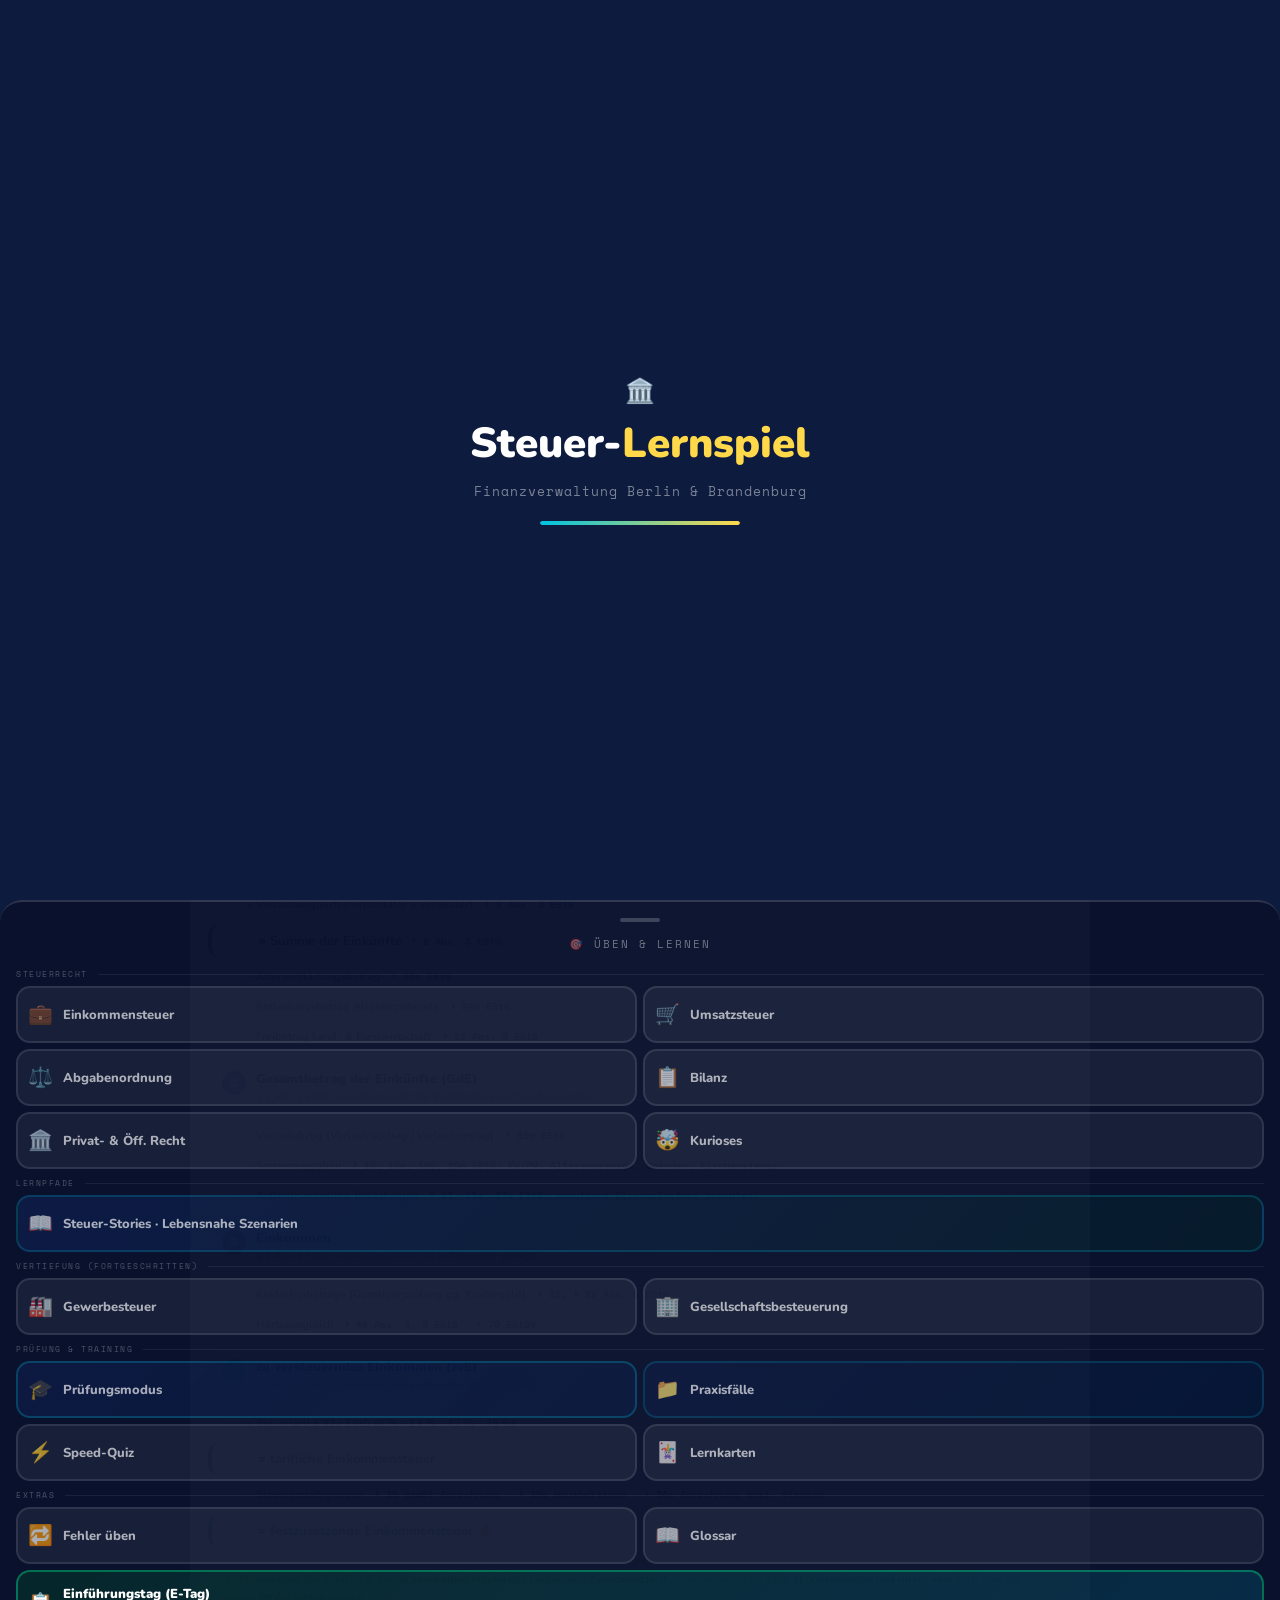
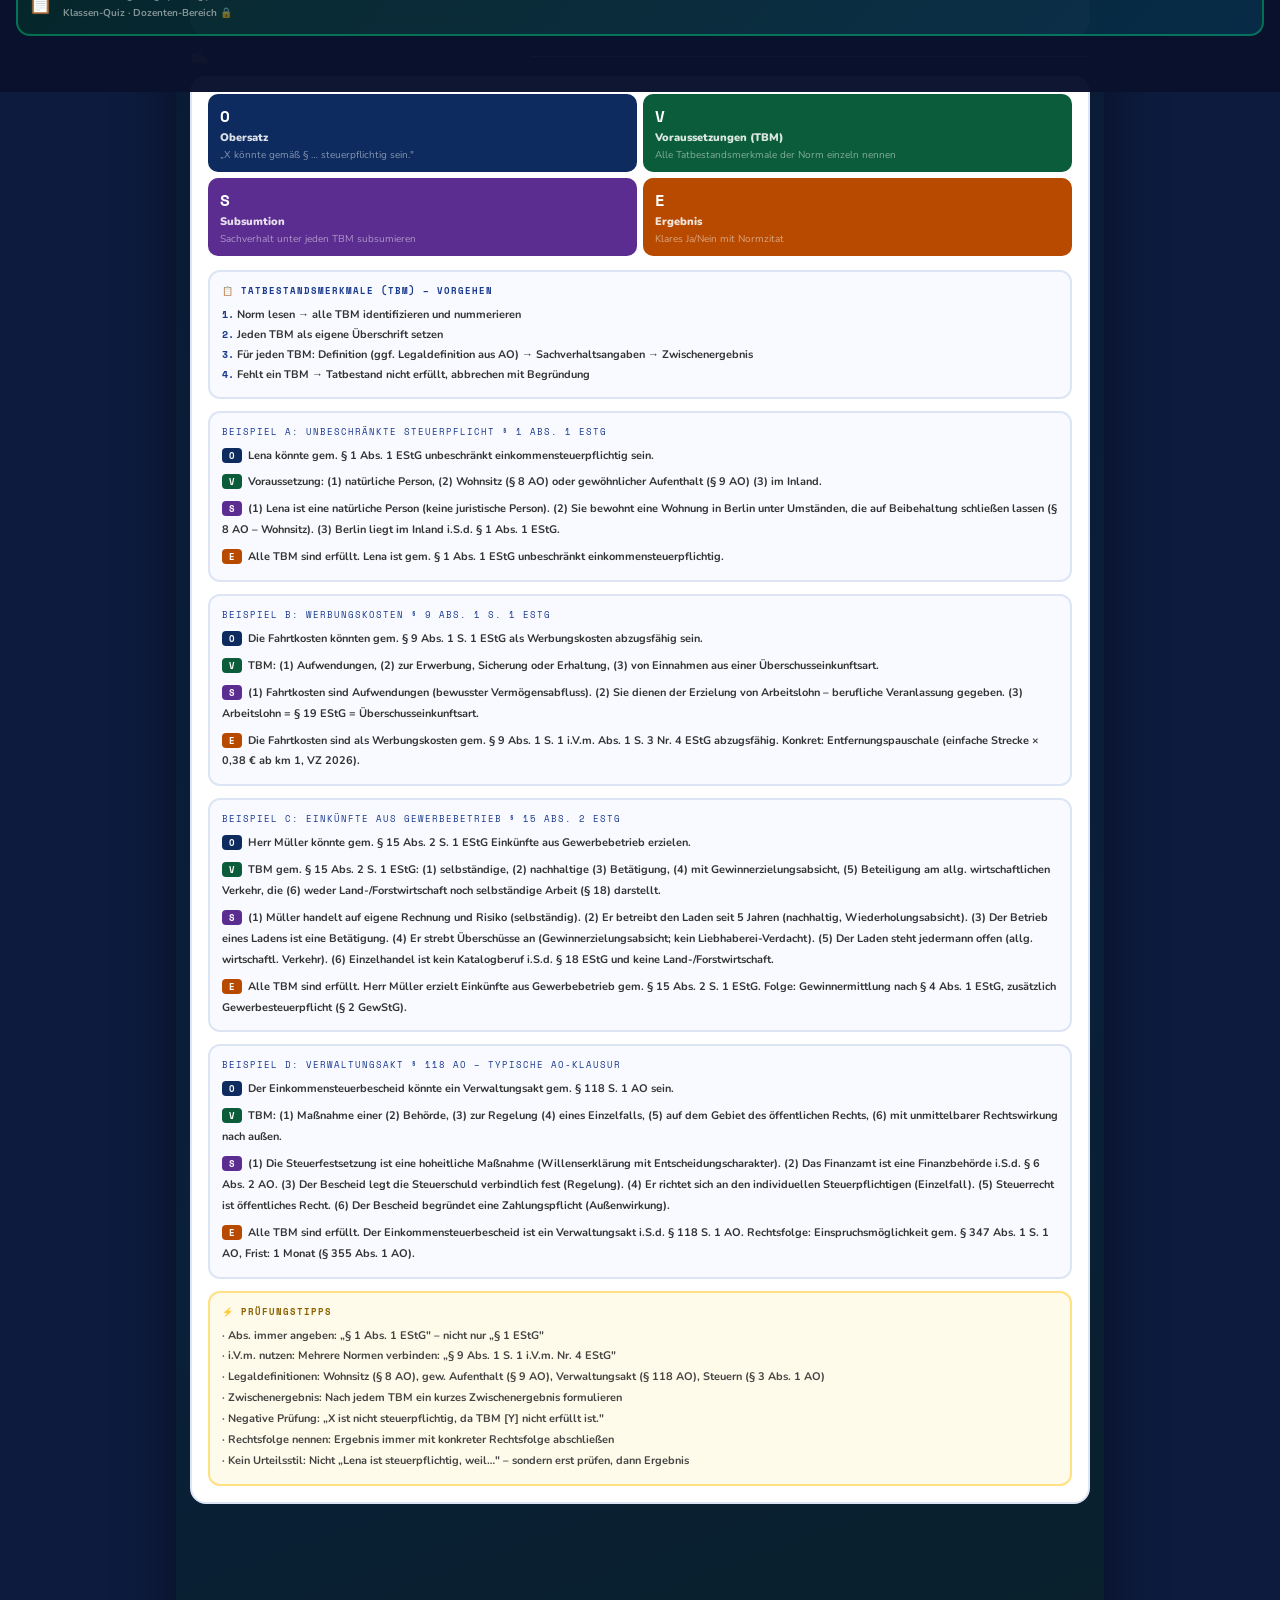
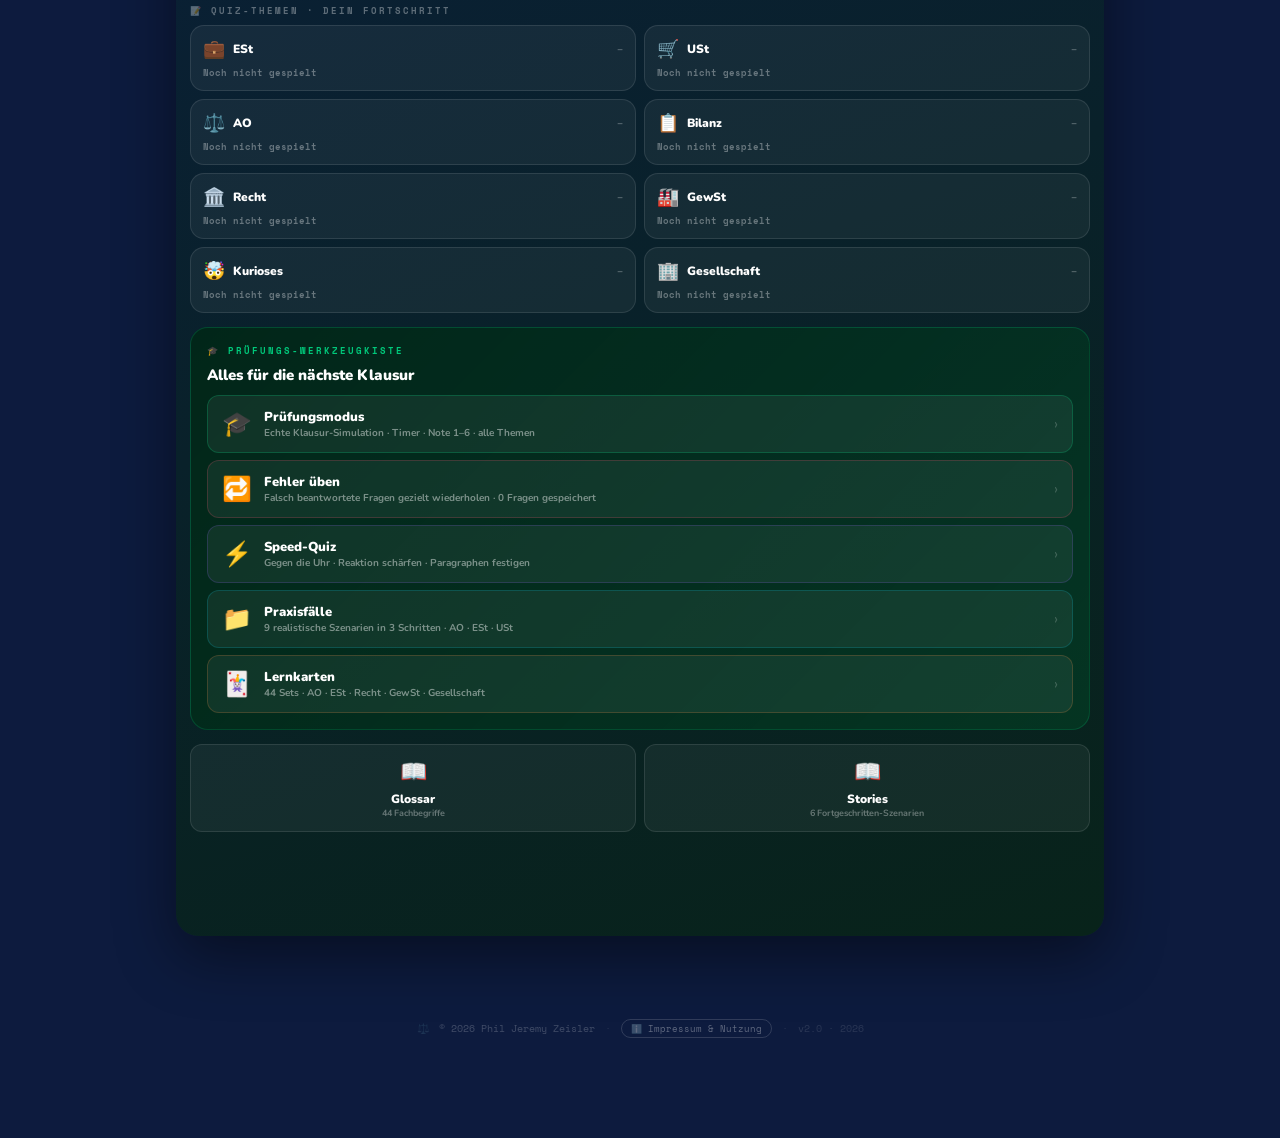
==== commit bb59325c: "Add files via upload" ====
--- a/index.html
+++ b/index.html
@@ -470,7 +470,8 @@
 </div>
 
 <!-- § Tour-Button durch §teve ersetzt -->
-<button class="tour-restart-btn" onclick="if(!steveOpen)steveToggle();else steveToggle()" title="§teve – Hilfe &amp; Seiten-Tour" aria-label="§teve öffnen">§</button>
+<!-- § Button öffnet §teve -->
+<button class="tour-restart-btn" onclick="steveToggle()" title="§teve öffnen" aria-label="§teve öffnen">§</button>
 
 <!-- ===== LEVEL GATE ===== -->
 <div id="level-gate" style="display:none;position:fixed;inset:0;z-index:9500;background:rgba(4,8,22,.97);backdrop-filter:blur(18px);align-items:center;justify-content:center;padding:12px;overflow-y:auto">
@@ -600,108 +601,9 @@
 </div>
 
 <!-- ===== §TEVE PANEL ===== -->
-<button id="steve-btn-wrap" onclick="steveToggle()" title="§teve – dein Steuer-Assistent" aria-label="§teve öffnen" style="background:none;border:none;padding:0;cursor:pointer">
+<button id="steve-btn-wrap" onclick="steveToggle()" title="§teve – Hilfe &amp; Tour" aria-label="§teve öffnen">
   <div id="steve-bubble" class="steve-bubble">Hast du eine Frage? 💡</div>
-  <button id="steve-btn" aria-label="§teve">
-    <svg xmlns="http://www.w3.org/2000/svg" viewBox="0 0 130 170" width="80" height="106" overflow="visible" style="display:block">
-      <defs>
-        <linearGradient id="sg" x1="0%" y1="0%" x2="50%" y2="100%">
-          <stop offset="0%" stop-color="#7ec0f0"/>
-          <stop offset="100%" stop-color="#3a7ccc"/>
-        </linearGradient>
-      </defs>
-
-      <!-- ROOT: bob + rock -->
-      <g>
-        <animateTransform attributeName="transform" type="translate" additive="sum"
-          values="0,0;0,-7;0,-2;0,-6;0,0" dur="3s" repeatCount="indefinite"/>
-        <animateTransform attributeName="transform" type="rotate" additive="sum"
-          values="0 65 110;-3 65 110;0 65 110;3 65 110;0 65 110" dur="3s" repeatCount="indefinite"/>
-
-        <!-- ══ § BODY (thick stroke = character shape) ══ -->
-        <!-- Top dot -->
-        <circle cx="65" cy="10" r="7" fill="url(#sg)"/>
-        <!-- Upper curve -->
-        <path d="M65,17 C42,17 28,29 28,45 C28,59 40,67 57,72 L73,76 C88,80 97,88 97,102 C97,118 83,130 65,130 C48,130 35,121 30,109"
-          fill="none" stroke="url(#sg)" stroke-width="20" stroke-linecap="round"/>
-        <!-- Bottom dot -->
-        <circle cx="65" cy="137" r="7" fill="url(#sg)"/>
-
-        <!-- ══ LEFT ARM ══ -->
-        <g>
-          <animateTransform attributeName="transform" type="rotate"
-            values="0 35 85;15 35 85;0 35 85;-8 35 85;0 35 85" dur="3s" repeatCount="indefinite"/>
-          <line x1="35" y1="85" x2="18" y2="100" stroke="#5090cc" stroke-width="8" stroke-linecap="round"/>
-          <circle cx="14" cy="104" r="8" fill="#fff"/>
-          <circle cx="8" cy="98" r="5" fill="#fff"/>
-          <circle cx="20" cy="98" r="5" fill="#fff"/>
-        </g>
-
-        <!-- ══ RIGHT ARM + BRIEFCASE ══ -->
-        <g>
-          <animateTransform attributeName="transform" type="rotate"
-            values="0 92 82;-12 92 82;0 92 82;10 92 82;0 92 82" dur="3s" repeatCount="indefinite"/>
-          <line x1="92" y1="82" x2="110" y2="97" stroke="#5090cc" stroke-width="8" stroke-linecap="round"/>
-          <circle cx="114" cy="101" r="8" fill="#fff"/>
-          <!-- Briefcase -->
-          <rect x="102" y="112" width="28" height="22" rx="4" fill="#c8832a" stroke="#8a5810" stroke-width="1.5"/>
-          <path d="M109,112 Q116,105 123,112" fill="none" stroke="#8a5810" stroke-width="2.5" stroke-linecap="round"/>
-          <rect x="113" y="119" width="6" height="6" rx="1.5" fill="#f5d060" stroke="#8a5810" stroke-width="1"/>
-          <line x1="116" y1="112" x2="116" y2="134" stroke="#8a5810" stroke-width="1.2"/>
-        </g>
-
-        <!-- ══ PENCIL ══ -->
-        <g transform="rotate(-38,62,26)">
-          <rect x="58" y="4" width="7" height="28" rx="2" fill="#f5cc50"/>
-          <polygon points="58,32 65,32 61.5,41" fill="#d49020"/>
-          <polygon points="59.5,38 63.5,38 61.5,43" fill="#333"/>
-          <rect x="58" y="4" width="7" height="5" rx="2" fill="#cc4444"/>
-          <rect x="58.5" y="2" width="6" height="3" rx="1.5" fill="#e88888"/>
-        </g>
-
-        <!-- ══ GLASSES ══ -->
-        <ellipse cx="50" cy="42" rx="11" ry="9" fill="rgba(180,225,255,0.2)" stroke="#1e3868" stroke-width="2.5"/>
-        <ellipse cx="74" cy="40" rx="11" ry="9" fill="rgba(180,225,255,0.2)" stroke="#1e3868" stroke-width="2.5"/>
-        <path d="M61,42 Q62,39 63,41" fill="none" stroke="#1e3868" stroke-width="2"/>
-        <path d="M39,40 Q34,39 31,42" fill="none" stroke="#1e3868" stroke-width="2" stroke-linecap="round"/>
-        <path d="M85,38 Q90,37 93,40" fill="none" stroke="#1e3868" stroke-width="2" stroke-linecap="round"/>
-
-        <!-- ══ EYES ══ -->
-        <ellipse cx="50" cy="42" rx="4" ry="4.5" fill="#111e30"/>
-        <circle cx="48.5" cy="40.5" r="1.3" fill="#fff"/>
-        <ellipse cx="74" cy="40" rx="4" ry="4.5" fill="#111e30"/>
-        <circle cx="72.5" cy="38.5" r="1.3" fill="#fff"/>
-        <!-- Blink left -->
-        <ellipse cx="50" cy="42" rx="4" ry="0.2" fill="#6aacdc">
-          <animate attributeName="ry" values="0.2;0.2;4.5;0.2;4.5;0.2;0.2"
-            keyTimes="0;0.38;0.42;0.5;0.58;0.62;1" dur="5s" begin="1.5s" repeatCount="indefinite"/>
-        </ellipse>
-        <!-- Blink right -->
-        <ellipse cx="74" cy="40" rx="4" ry="0.2" fill="#6aacdc">
-          <animate attributeName="ry" values="0.2;0.2;4.5;0.2;4.5;0.2;0.2"
-            keyTimes="0;0.38;0.42;0.5;0.58;0.62;1" dur="5s" begin="1.58s" repeatCount="indefinite"/>
-        </ellipse>
-
-        <!-- ══ EYEBROWS ══ -->
-        <path d="M43,34 Q50,30 57,32" fill="none" stroke="#1e3868" stroke-width="2" stroke-linecap="round"/>
-        <path d="M67,32 Q74,28 81,30" fill="none" stroke="#1e3868" stroke-width="2" stroke-linecap="round"/>
-
-        <!-- ══ SMILE ══ -->
-        <path d="M53,54 Q62,62 73,57" fill="none" stroke="#1e3868" stroke-width="2.2" stroke-linecap="round"/>
-
-        <!-- ══ SPEECH BUBBLE ══ -->
-        <g>
-          <animateTransform attributeName="transform" type="translate"
-            values="0,0;0,-5;0,0" dur="2.2s" repeatCount="indefinite"/>
-          <ellipse cx="108" cy="18" rx="19" ry="14" fill="#fff" stroke="#3a78c0" stroke-width="1.8"/>
-          <path d="M94,26 L85,35 L97,29" fill="#fff" stroke="#3a78c0" stroke-width="1.8" stroke-linejoin="round"/>
-          <text x="108" y="24" text-anchor="middle" font-size="17" font-weight="900"
-            fill="#3a78c0" font-family="Georgia,serif">?</text>
-        </g>
-
-      </g>
-    </svg>
-  </button>
+  <div id="steve-avatar-btn">§</div>
 </button>
 
 <div id="steve-panel" style="display:none">
--- a/styles.css
+++ b/styles.css
@@ -696,9 +696,9 @@
 .spot-next{padding:9px 18px;border-radius:var(--r-pill);background:var(--navy);color:#fff;border:none;font-family:'Nunito',sans-serif;font-weight:900;font-size:var(--tx-sm);cursor:pointer;transition:all .2s}
 .spot-next:hover{background:var(--blue);transform:translateY(-1px)}
 /* ? button */
-.tour-restart-btn{position:fixed;bottom:90px;right:16px;z-index:500;width:40px;height:40px;border-radius:50%;background:rgba(13,27,62,.95);border:2px solid rgba(0,194,224,.4);color:var(--cyan);font-family:"Space Mono",monospace;font-weight:900;font-size:18px;cursor:pointer;box-shadow:0 4px 14px rgba(0,194,224,.25);transition:all .2s;display:flex;align-items:center;justify-content:center;backdrop-filter:blur(8px)}
+.tour-restart-btn{position:fixed;bottom:88px;right:16px;z-index:9000;width:48px;height:48px;border-radius:50%;background:linear-gradient(145deg,#0a1a4e,#1a0060);border:2.5px solid rgba(0,194,224,.6);color:var(--cyan);font-family:"Space Mono",monospace;font-weight:900;font-size:22px;cursor:pointer;box-shadow:0 4px 20px rgba(0,194,224,.35);transition:all .2s;display:flex;align-items:center;justify-content:center;backdrop-filter:blur(8px);text-shadow:0 0 12px rgba(0,194,224,.6)}
 .tour-restart-btn:hover{background:var(--blue);border-color:var(--cyan);transform:scale(1.1)}
-@media(max-width:640px){.tour-restart-btn{bottom:calc(70px + env(safe-area-inset-bottom,16px));right:12px}}
+@media(max-width:640px){.tour-restart-btn{bottom:calc(68px + env(safe-area-inset-bottom,0px));right:12px;width:44px;height:44px;font-size:20px}}
 /* ===== BASICS – QUIZ CATEGORIES ===== */
 .quiz-cat-grid{display:grid;grid-template-columns:1fr 1fr;gap:var(--sp-sm);margin-bottom:var(--sp-lg)}
 @media(max-width:400px){.quiz-cat-grid{grid-template-columns:1fr}}
@@ -1402,31 +1402,40 @@
 
 /* ==================== §TEVE ==================== */
 
-/* Hide the old tour-restart-btn */
-.tour-restart-btn { display: none !important; }
-
-/* Wrapper – positions everything */
-#steve-btn-wrap {
-  position: fixed;
-  bottom: 90px;
-  right: 16px;
-  z-index: 400;
+/* tour-restart-btn is the § button that opens §teve */
+
+/* §teve wrapper - fixed bottom-right */
+#steve-btn-wrap { display: none !important; }
+
+
+/* The §teve round button */
+#steve-avatar-btn {
+  width: 52px;
+  height: 52px;
+  border-radius: 50%;
+  background: linear-gradient(145deg, #0a1a4e, #1a0060);
+  border: 2.5px solid rgba(0,194,224,.6);
+  color: var(--cyan);
+  font-size: 26px;
+  font-weight: 900;
+  font-family: 'Space Mono', monospace;
   display: flex;
-  flex-direction: column;
-  align-items: flex-end;
-  gap: 6px;
-  cursor: pointer;
-  overflow: visible;
-  background: transparent;
-  border: none;
-  padding: 0;
-}
-@media(max-width:640px) {
-  #steve-btn-wrap {
-    bottom: calc(70px + env(safe-area-inset-bottom, 16px));
-    right: auto;
-    left: 12px;
-  }
+  align-items: center;
+  justify-content: center;
+  box-shadow: 0 4px 20px rgba(0,194,224,.35);
+  transition: all .2s;
+  text-shadow: 0 0 12px rgba(0,194,224,.6);
+  animation: steve-idle 4s ease-in-out infinite;
+}
+#steve-btn-wrap:hover #steve-avatar-btn,
+#steve-btn-wrap.active #steve-avatar-btn {
+  transform: scale(1.1);
+  border-color: var(--cyan);
+  box-shadow: 0 6px 28px rgba(0,194,224,.6);
+}
+@keyframes steve-idle {
+  0%,100% { transform: translateY(0); }
+  50%      { transform: translateY(-4px); }
 }
 
 /* Speech bubble */
@@ -1444,47 +1453,21 @@
   animation: bubble-in .4s cubic-bezier(.34,1.56,.64,1) forwards,
              bubble-bob 4s ease-in-out 2s infinite;
   transform-origin: bottom right;
-  max-width: 200px;
-}
-.steve-bubble.hidden {
-  animation: bubble-out .25s ease forwards;
-  pointer-events: none;
-}
+}
+.steve-bubble.hidden { display: none; }
 @keyframes bubble-in {
   from { opacity:0; transform: scale(.7) translateY(6px); }
   to   { opacity:1; transform: scale(1) translateY(0); }
 }
-@keyframes bubble-out {
-  to { opacity:0; transform: scale(.8) translateY(4px); }
-}
 @keyframes bubble-bob {
   0%,100% { transform: translateY(0); }
   50%      { transform: translateY(-3px); }
 }
 
-/* The § button – inline SVG */
-#steve-btn {
-  border: none;
-  background: transparent;
-  cursor: pointer;
-  padding: 0;
-  margin: 0;
-  overflow: visible;
-  display: block;
-  line-height: 0;
-  filter: drop-shadow(0 4px 10px rgba(0,80,160,.3));
-  transition: filter .2s;
-}
-#steve-btn svg { overflow: visible; display: block; }
-#steve-btn-wrap:hover #steve-btn,
-#steve-btn-wrap.active #steve-btn {
-  filter: drop-shadow(0 6px 18px rgba(0,130,230,.55));
-}
-
 /* §teve Panel */
 #steve-panel {
   position: fixed;
-  bottom: 158px;
+  bottom: 148px;
   right: 16px;
   z-index: 399;
   width: 320px;
@@ -1492,7 +1475,7 @@
   background: rgba(8,15,38,.97);
   border: 1.5px solid rgba(0,194,224,.3);
   border-radius: 20px 20px 4px 20px;
-  box-shadow: 0 12px 48px rgba(0,0,0,.6), 0 0 0 1px rgba(0,194,224,.08);
+  box-shadow: 0 12px 48px rgba(0,0,0,.6);
   display: flex;
   flex-direction: column;
   backdrop-filter: blur(24px);
@@ -1501,17 +1484,14 @@
   transform: translateY(12px) scale(.97);
   transition: opacity .25s, transform .25s;
 }
-#steve-panel.open {
-  opacity: 1;
-  transform: translateY(0) scale(1);
-}
+#steve-panel.open { opacity: 1; transform: translateY(0) scale(1); }
 @media(max-width:640px) {
   #steve-panel {
     right: 8px;
     left: 8px;
     width: auto;
-    bottom: calc(134px + env(safe-area-inset-bottom, 16px));
-    max-height: 55vh;
+    bottom: calc(128px + env(safe-area-inset-bottom, 0px));
+    max-height: 60vh;
   }
 }
 
@@ -1536,22 +1516,11 @@
   color: var(--navy);
   font-family: 'Space Mono', monospace;
   flex-shrink: 0;
-  animation: para-glow 3s ease-in-out infinite;
-}
-.steve-name {
-  font-size: 13px;
-  font-weight: 900;
-  color: #fff;
-  font-family: 'Nunito', sans-serif;
-}
-.steve-sub {
-  font-size: 9px;
-  font-weight: 700;
-  color: rgba(255,255,255,.35);
-  font-family: 'Space Mono', monospace;
-}
+}
+.steve-name { font-size:13px;font-weight:900;color:#fff;font-family:'Nunito',sans-serif; }
+.steve-sub  { font-size:9px;font-weight:700;color:rgba(255,255,255,.35);font-family:'Space Mono',monospace; }
 .steve-close, .steve-clear {
-  background: rgba(255,255,255,.07);
+  background: rgba(255,255,255,.08);
   border: 1px solid rgba(255,255,255,.2);
   color: rgba(255,255,255,.7);
   border-radius: 7px;
@@ -1563,11 +1532,11 @@
   flex-shrink: 0;
   transition: all .15s;
 }
-.steve-clear { margin-left: auto; font-size: 14px; }
+.steve-clear { margin-left: auto; }
 .steve-close:hover, .steve-clear:hover {
-  background: rgba(255,77,109,.15);
+  background: rgba(255,77,109,.2);
   color: #ff8099;
-  border-color: rgba(255,77,109,.3);
+  border-color: rgba(255,77,109,.4);
 }
 .steve-msgs {
   flex: 1;
@@ -1577,120 +1546,29 @@
   flex-direction: column;
   gap: 10px;
   scrollbar-width: thin;
-  scrollbar-color: rgba(255,255,255,.1) transparent;
-}
-.steve-msg {
-  font-size: 12px;
-  font-weight: 700;
-  line-height: 1.65;
-  max-width: 90%;
-  padding: 9px 12px;
-  border-radius: 12px;
-  word-break: break-word;
-}
-.steve-msg-steve {
-  background: rgba(0,194,224,.08);
-  border: 1px solid rgba(0,194,224,.18);
-  color: rgba(255,255,255,.85);
-  border-radius: 12px 12px 12px 3px;
-  align-self: flex-start;
-}
-.steve-msg-user {
-  background: rgba(26,58,143,.5);
-  border: 1px solid rgba(0,194,224,.2);
-  color: #fff;
-  border-radius: 12px 12px 3px 12px;
-  align-self: flex-end;
-}
-.steve-chips {
-  display: flex;
-  flex-wrap: wrap;
-  gap: 5px;
-  padding: 0 12px 10px;
-  flex-shrink: 0;
-}
+}
+.steve-msg { font-size:12px;font-weight:700;line-height:1.65;max-width:92%;padding:9px 12px;border-radius:12px;word-break:break-word; }
+.steve-msg-steve { background:rgba(0,194,224,.08);border:1px solid rgba(0,194,224,.18);color:rgba(255,255,255,.85);border-radius:12px 12px 12px 3px;align-self:flex-start; }
+.steve-msg-user  { background:rgba(26,58,143,.5);border:1px solid rgba(0,194,224,.2);color:#fff;border-radius:12px 12px 3px 12px;align-self:flex-end; }
+.steve-chips { display:flex;flex-wrap:wrap;gap:5px;padding:0 12px 10px;flex-shrink:0; }
 .steve-chip {
-  font-size: 10px;
-  font-weight: 800;
-  font-family: 'Nunito', sans-serif;
-  padding: 5px 10px;
-  border-radius: 100px;
-  border: 1px solid rgba(0,194,224,.25);
-  background: rgba(0,194,224,.06);
-  color: rgba(0,194,224,.85);
-  cursor: pointer;
-  transition: all .15s;
-  white-space: nowrap;
-}
-.steve-chip:hover {
-  background: rgba(0,194,224,.15);
-  border-color: rgba(0,194,224,.5);
-  color: var(--cyan);
-}
-.steve-input-row {
-  display: flex;
-  gap: 6px;
-  padding: 0 12px 12px;
-  flex-shrink: 0;
-}
+  font-size:10px;font-weight:800;font-family:'Nunito',sans-serif;
+  padding:5px 10px;border-radius:100px;
+  border:1px solid rgba(0,194,224,.25);background:rgba(0,194,224,.06);
+  color:rgba(0,194,224,.85);cursor:pointer;transition:all .15s;white-space:nowrap;
+}
+.steve-chip:hover { background:rgba(0,194,224,.15);border-color:rgba(0,194,224,.5);color:var(--cyan); }
+.steve-input-row { display:flex;gap:6px;padding:0 12px 12px;flex-shrink:0; }
 .steve-input {
-  flex: 1;
-  padding: 8px 12px;
-  border-radius: 10px;
-  border: 1.5px solid rgba(255,255,255,.1);
-  background: rgba(255,255,255,.05);
-  color: #fff;
-  font-family: 'Nunito', sans-serif;
-  font-weight: 700;
-  font-size: 12px;
-  outline: none;
-  transition: border-color .15s;
-}
-.steve-input:focus { border-color: rgba(0,194,224,.4); }
-.steve-input::placeholder { color: rgba(255,255,255,.25); }
+  flex:1;padding:8px 12px;border-radius:10px;
+  border:1.5px solid rgba(255,255,255,.1);background:rgba(255,255,255,.05);
+  color:#fff;font-family:'Nunito',sans-serif;font-weight:700;font-size:12px;outline:none;
+  transition:border-color .15s;
+}
+.steve-input:focus { border-color:rgba(0,194,224,.4); }
+.steve-input::placeholder { color:rgba(255,255,255,.25); }
 .steve-send {
-  padding: 8px 12px;
-  border-radius: 10px;
-  border: none;
-  background: linear-gradient(135deg, var(--cyan), #0095c8);
-  color: var(--navy);
-  cursor: pointer;
-  font-size: 14px;
-  font-weight: 900;
-  transition: all .15s;
-  flex-shrink: 0;
-}
-.steve-send:hover { transform: scale(1.05); }
-
-/* ── Vereinfachter Score-Balken ── */
-.score-badge-btn {
-  background: rgba(255,217,74,.12);
-  border: 1px solid rgba(255,217,74,.3);
-  color: var(--yellow);
-  border-radius: 8px;
-  padding: 5px 10px;
-  cursor: pointer;
-  font-size: 16px;
-  transition: all .2s;
-  display: flex;
-  align-items: center;
-  gap: 4px;
-}
-.score-badge-btn:hover { background: rgba(255,217,74,.25); }
-.score-reset-btn {
-  background: rgba(255,255,255,.06);
-  border: 1px solid rgba(255,255,255,.12);
-  color: rgba(255,255,255,.4);
-  border-radius: 8px;
-  padding: 5px 9px;
-  cursor: pointer;
-  font-size: 13px;
-  transition: all .2s;
-  font-family: 'Nunito', sans-serif;
-  font-weight: 700;
-}
-.score-reset-btn:hover { background: rgba(255,77,109,.2); color: #ff4d6d; border-color: #ff4d6d; }
-
-/* ── Karriere collapsible section heads ── */
-.u-collapsible { user-select: none; }
-.u-collapsible:hover { background: rgba(255,255,255,.03); border-radius: 8px; }
+  padding:8px 12px;border-radius:10px;border:none;
+  background:linear-gradient(135deg,var(--cyan),#0095c8);
+  color:var(--navy);cursor:pointer;font-size:14px;font-weight:900;transition:all .15s;flex-shrink:0;
+}
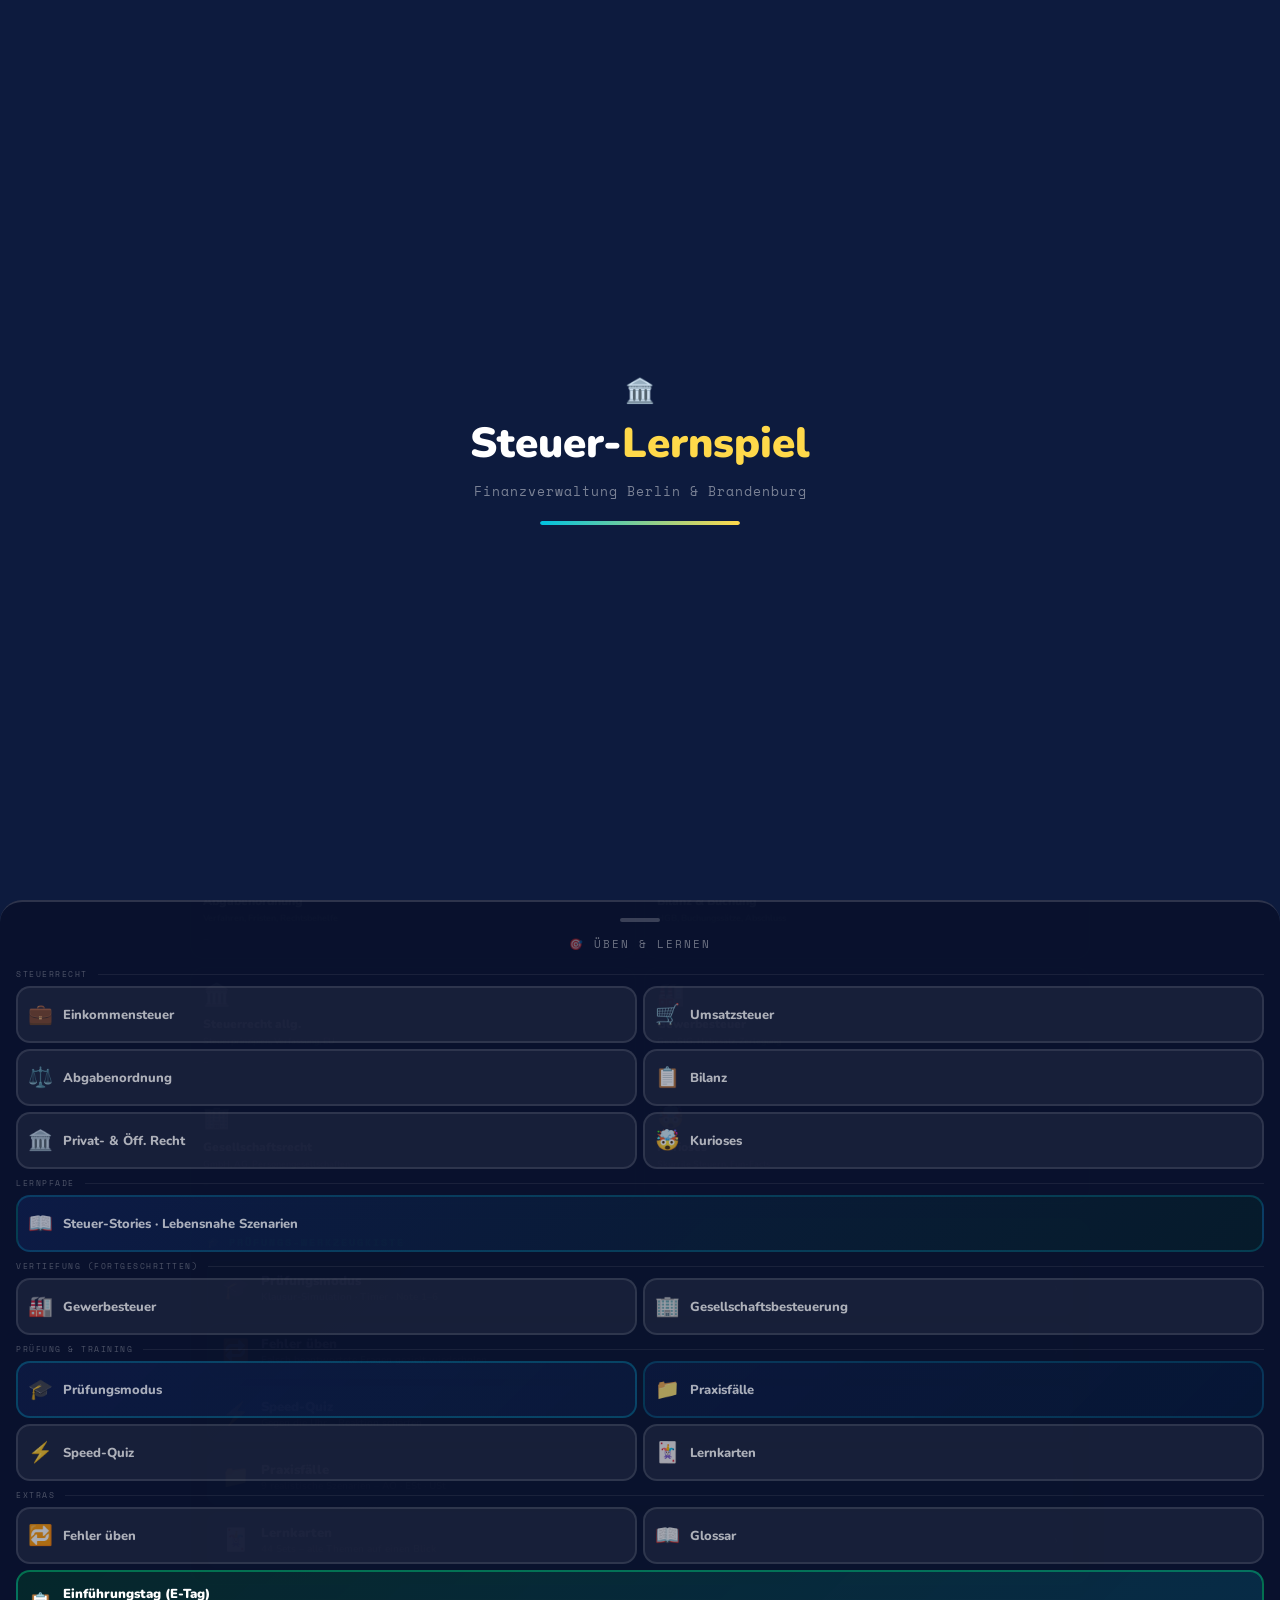
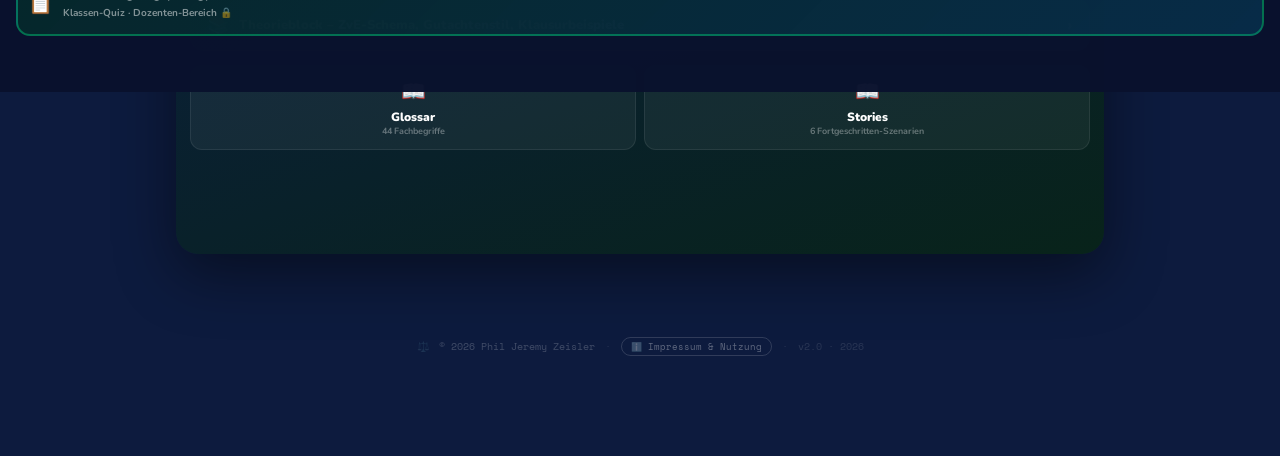
==== commit a9c7f9de: "Add files via upload" ====
--- a/index.html
+++ b/index.html
@@ -23,6 +23,8 @@
 <meta name="twitter:image" content="https://steuer-lernspiel.de/preview.png">
 <title>Steuer-Lernspiel – Finanzverwaltung Berlin/Brandenburg</title>
 
+<link rel="manifest" href="manifest.json">
+<link rel="apple-touch-icon" href="icon-192.png">
 <link rel="stylesheet" href="styles.css">
 </head>
 <body>
@@ -60,58 +62,51 @@
   </header>
 
   <div class="score-bar" id="tour-scorebar">
-    <div class="score-item">
-      <div class="label">Serie</div>
-      <div class="value" id="streakCt" style="transition:color .3s">0 🔥</div>
-    </div>
+    <div class="score-item"><div class="label" id="score-mode-label">Punkte</div><div class="value" id="totSc">0</div></div>
     <div class="score-divider"></div>
-    <div class="score-item">
-      <div class="label" id="score-mode-label">Richtig</div>
-      <div class="value" style="color:var(--green)" id="score-ratio">0/0</div>
-    </div>
+    <div class="score-item"><div class="label">Richtig</div><div class="value" class="u-green" id="corrCt">0</div></div>
     <div class="score-divider"></div>
-    <button onclick="sw('badges')" title="Abzeichen" class="score-badge-btn">🏅 <span id="badge-count-chip" style="font-size:10px;font-family:'Space Mono',monospace"></span></button>
+    <div class="score-item"><div class="label">Falsch</div><div class="value" id="wrongCt" style="color:var(--red)">0</div></div>
     <div class="score-divider"></div>
-    <span class="daily-streak-chip" id="streak-chip" onclick="sw('meinbereich')" title="Mein Bereich">🔥 <span id="daily-streak-disp">0</span></span>
-    <button onclick="resetScore()" title="Zurücksetzen" class="score-reset-btn">↺</button>
-    <!-- Hidden: kept for JS compatibility -->
-    <span id="totSc" style="display:none">0</span>
-    <span id="corrCt" style="display:none">0</span>
-    <span id="wrongCt" style="display:none">0</span>
+    <div class="score-item"><div class="label">Serie</div><div class="value" id="streakCt" style="transition:color .3s">0 🔥</div></div>
+    <div class="score-divider"></div>
+    <button onclick="resetScore()" title="Punkte zurücksetzen" style="background:rgba(255,255,255,.08);border:1px solid rgba(255,255,255,.18);color:rgba(255,255,255,.55);border-radius:8px;padding:5px 10px;cursor:pointer;font-size:13px;transition:all .2s;font-family:'Nunito',sans-serif;font-weight:700" onmouseover="this.style.background='rgba(255,77,109,.25)';this.style.color='#ff4d6d';this.style.borderColor='#ff4d6d'" onmouseout="this.style.background='rgba(255,255,255,.08)';this.style.color='rgba(255,255,255,.55)';this.style.borderColor='rgba(255,255,255,.18)'">↺</button>
+    <button onclick="sw('badges')" title="Abzeichen" style="background:rgba(255,217,74,.12);border:1px solid rgba(255,217,74,.3);color:var(--yellow);border-radius:8px;padding:5px 10px;cursor:pointer;font-size:16px;transition:all .2s" onmouseover="this.style.background='rgba(255,217,74,.25)'" onmouseout="this.style.background='rgba(255,217,74,.12)'">🏅</button>
+    <div class="score-divider"></div>
+    <span class="daily-streak-chip" id="streak-chip" onclick="sw('meinbereich')" title="Mein Bereich – Daily & Fortschritt">🔥 <span id="daily-streak-disp">0</span></span>
   </div>
 
   <div class="mode-tabs" id="tour-tabs">
-    <!-- HAUPTNAVIGATION: kompakt, 2 Gruppen -->
+    <span class="tab-group-label">Einstieg</span>
     <button class="mode-tab active" onclick="sw('basics')" id="tab-basics"><span class="ti">📚</span>Basics</button>
-    <button class="mode-tab" onclick="sw('karriere')" id="tab-karriere"><span class="ti">🎓</span>Karriere</button>
-
-    <span class="tab-sep"></span>
-    <span class="tab-group-label">Quiz</span>
     <button class="mode-tab" onclick="sw('est')" id="tab-est"><span class="ti">💼</span>ESt</button>
     <button class="mode-tab" onclick="sw('ust')" id="tab-ust"><span class="ti">🛒</span>USt</button>
-    <button class="mode-tab" onclick="sw('ao')" id="tab-ao"><span class="ti">⚖️</span>AO</button>
-    <button class="mode-tab" onclick="sw('bilanz')" id="tab-bilanz"><span class="ti">📋</span>Bilanz</button>
-    <button class="mode-tab" onclick="sw('recht')" id="tab-recht"><span class="ti">🏛️</span>Recht</button>
-
-    <span class="tab-sep"></span>
-    <span class="tab-group-label">Mehr</span>
+    <button class="mode-tab" onclick="sw('kurios')" id="tab-kurios"><span class="ti">🤯</span>Kurioses</button>
     <button class="mode-tab" onclick="sw('story')" id="tab-story"><span class="ti">📖</span>Stories</button>
-    <button class="mode-tab" onclick="sw('kurios')" id="tab-kurios"><span class="ti">🤯</span>Kurioses</button>
-    <button class="mode-tab" onclick="sw('speed')" id="tab-speed"><span class="ti">⚡</span>Speed</button>
-    <button class="mode-tab" onclick="sw('flashcard')" id="tab-flashcard"><span class="ti">🃏</span>Karten</button>
-    <button class="mode-tab" onclick="sw('glossar')" id="tab-glossar"><span class="ti">📖</span>Glossar</button>
-    <button class="mode-tab" onclick="sw('meinbereich')" id="tab-meinbereich"><span class="ti">⭐</span>Ich</button>
-    <button class="mode-tab" onclick="swEinfuehrung()" id="tab-einfuehrung" title="Dozenten-Bereich – Passwort erforderlich"><span class="ti">🔒</span>E-Tag</button>
-
-    <!-- Versteckte Tabs (per Code aktiviert) -->
-    <button class="mode-tab" onclick="sw('gewst')" id="tab-gewst" style="display:none"><span class="ti">🏭</span>GewSt</button>
-    <button class="mode-tab" onclick="sw('gesellschaft')" id="tab-gesellschaft" style="display:none"><span class="ti">🏢</span>Gesellschaft</button>
-    <button class="mode-tab" onclick="sw('trainer')" id="tab-trainer" style="display:none"><span class="ti">🧪</span>Testtrainer</button>
+    <button class="mode-tab" onclick="sw('karriere')" id="tab-karriere"><span class="ti">🎓</span>Karriere</button>
     <button class="mode-tab" onclick="sw('ao_basics')" id="tab-ao_basics" style="display:none"><span class="ti">⚖️</span>AO Basics</button>
     <button class="mode-tab" onclick="sw('recht_basics')" id="tab-recht_basics" style="display:none"><span class="ti">🏛️</span>Recht Basics</button>
     <button class="mode-tab" onclick="sw('ust_basics')" id="tab-ust_basics" style="display:none"><span class="ti">🛒</span>USt Basics</button>
     <button class="mode-tab" onclick="sw('bilanz_basics')" id="tab-bilanz_basics" style="display:none"><span class="ti">📋</span>Bilanz Basics</button>
     <button class="mode-tab" onclick="sw('est_basics')" id="tab-est_basics" style="display:none"><span class="ti">💼</span>ESt Basics</button>
+
+    <span class="tab-sep" id="tab-sep-vertiefung"></span>
+    <span class="tab-group-label" id="tgl-vertiefung">Vertiefung</span>
+    <button class="mode-tab" onclick="sw('ao')" id="tab-ao"><span class="ti">⚖️</span>AO</button>
+    <button class="mode-tab" onclick="sw('bilanz')" id="tab-bilanz"><span class="ti">📋</span>Bilanz</button>
+    <button class="mode-tab" onclick="sw('recht')" id="tab-recht"><span class="ti">🏛️</span>Recht</button>
+    <button class="mode-tab" onclick="sw('gewst')" id="tab-gewst"><span class="ti">🏭</span>GewSt</button>
+    <button class="mode-tab" onclick="sw('gesellschaft')" id="tab-gesellschaft"><span class="ti">🏢</span>Gesellschaft</button>
+
+    <span class="tab-sep"></span>
+    <span class="tab-group-label">Tools</span>
+    <button class="mode-tab" onclick="sw('speed')" id="tab-speed"><span class="ti">⚡</span>Speed</button>
+    <button class="mode-tab" onclick="sw('swipe')" id="tab-swipe"><span class="ti">👆</span>Swipe</button>
+    <button class="mode-tab" onclick="sw('duell')" id="tab-duell"><span class="ti">⚔️</span>Duell</button>
+    <button class="mode-tab" onclick="sw('flashcard')" id="tab-flashcard"><span class="ti">🃏</span>Karten</button>
+    <button class="mode-tab" onclick="sw('glossar')" id="tab-glossar"><span class="ti">📖</span>Glossar</button>
+    <button class="mode-tab" onclick="sw('meinbereich')" id="tab-meinbereich"><span class="ti">⭐</span>Ich</button>
+    <button class="mode-tab" onclick="swEinfuehrung()" id="tab-einfuehrung" title="Dozenten-Bereich – Passwort erforderlich"><span class="ti">🔒</span>E-Tag</button>
   </div>
   <!-- Level switch banner -->
   <div id="level-banner" style="display:none;align-items:center;justify-content:space-between;border-radius:12px;padding:9px 14px;margin-bottom:10px;gap:10px">
@@ -141,24 +136,14 @@
   </div>
   <select class="mode-select" id="mobileSelect" onchange="sw(this.value)" style="display:none">
     <option value="basics">📚 Basics</option>
+    <option value="est">💼 Einkommensteuer</option>
+    <option value="ust">🛒 Umsatzsteuer</option>
+    <option value="bilanz">📋 Bilanz</option>
+    <option value="ao">⚖️ Abgabenordnung</option>
+    <option value="kurios">🤯 Kurioses</option>
+    <option value="recht">🏛️ Privat- & Öff. Recht</option>
     <option value="karriere">🎓 Karriere</option>
-    <optgroup label="Quiz">
-      <option value="est">💼 Einkommensteuer</option>
-      <option value="ust">🛒 Umsatzsteuer</option>
-      <option value="ao">⚖️ Abgabenordnung</option>
-      <option value="bilanz">📋 Bilanz</option>
-      <option value="recht">🏛️ Privat- &amp; Öff. Recht</option>
-      <option value="gewst">🏭 Gewerbesteuer</option>
-      <option value="gesellschaft">🏢 Gesellschaftsbesteuerung</option>
-    </optgroup>
-    <optgroup label="Mehr">
-      <option value="story">📖 Stories</option>
-      <option value="kurios">🤯 Kurioses</option>
-      <option value="speed">⚡ Speed-Quiz</option>
-      <option value="flashcard">🃏 Lernkarten</option>
-      <option value="glossar">📖 Glossar</option>
-      <option value="meinbereich">⭐ Mein Bereich</option>
-    </optgroup>
+    <option value="glossar">📖 Glossar</option>
   </select>
 
   <div id="einst-back-bar" style="display:none;margin-bottom:8px">
@@ -234,13 +219,12 @@
 </div>
 
 <nav class="mobile-nav" id="mobileNav">
-    <div class="mobile-nav-inner" style="grid-template-columns:repeat(4,1fr)">
+    <div class="mobile-nav-inner">
       <button class="mnav-btn active" id="mnav-basics" onclick="sw('basics')"><span class="mni">📚</span>Basics</button>
+      <button class="mnav-btn" id="mnav-quiz" onclick="openQuiz()"><span class="mni">🎯</span>Üben</button>
+      <button class="mnav-btn" id="mnav-fehler" onclick="sw('fehler')"><span class="mni">🔁</span>Fehler<span class="mnav-badge" id="fehler-nav-badge" style="display:none">0</span></button>
+      <button class="mnav-btn" id="mnav-meinbereich" onclick="sw('meinbereich')"><span class="mni">⭐</span>Ich</button>
       <button class="mnav-btn" id="mnav-karriere" onclick="sw('karriere')"><span class="mni">🎓</span>Karriere</button>
-      <button class="mnav-btn" id="mnav-quiz" onclick="openQuiz()"><span class="mni">🎯</span>Üben</button>
-      <button class="mnav-btn" id="mnav-meinbereich" onclick="sw('meinbereich')"><span class="mni">⭐</span>Ich</button>
-      <!-- Fehler: hidden in nav, still accessible via drawer -->
-      <button class="mnav-btn" id="mnav-fehler" onclick="sw('fehler')" style="display:none"><span class="mni">🔁</span>Fehler<span class="mnav-badge" id="fehler-nav-badge" style="display:none">0</span></button>
     </div>
 </nav>
 <div class="cc" id="cc"></div>
@@ -325,7 +309,7 @@
       </div>
       <div style="background:#f4f0ff;border-radius:12px;padding:12px 14px">
         <div style="font-size:11px;font-weight:900;color:#3a0080;margin-bottom:4px">✉️ Kontakt</div>
-        Für Feedback, Fehlermeldungen oder Kooperationsanfragen: <a href="/cdn-cgi/l/email-protection#b6dcd3c4d3dbcf98ccd3dfc5dad3c4f6d1d9d9d1dad3dbd7dfda98d5d9db" style="color:#5c2db8;font-weight:800;text-decoration:none"><span class="__cf_email__" data-cfemail="3b515e495e564215415e5248575e497b5c54545c575e565a525715585456">[email&#160;protected]</span></a>
+        Für Feedback, Fehlermeldungen oder Kooperationsanfragen: <a href="mailto:jeremy.zeisler@googlemail.com" style="color:#5c2db8;font-weight:800;text-decoration:none">jeremy.zeisler@googlemail.com</a>
       </div>
     </div>
     <button onclick="document.getElementById('impressum-modal').style.display='none'" style="width:100%;margin-top:18px;padding:13px;border-radius:14px;border:none;background:linear-gradient(135deg,#1a3a8f,#2255cc);color:#fff;font-family:'Nunito',sans-serif;font-weight:900;font-size:14px;cursor:pointer">Schließen</button>
@@ -432,14 +416,14 @@
 
       <!-- Slide 2: Tour starten? -->
       <div class="twb-slide" style="text-align:center">
-        <span style="font-size:44px;display:block;margin-bottom:10px">§</span>
-        <div style="font-size:var(--tx-lg);font-weight:900;color:#fff;margin-bottom:6px">Kurze App-Tour mit §teve?</div>
+        <span style="font-size:44px;display:block;margin-bottom:10px">🔍</span>
+        <div style="font-size:var(--tx-lg);font-weight:900;color:#fff;margin-bottom:6px">Kurze App-Tour?</div>
         <div style="font-size:var(--tx-sm);color:rgba(255,255,255,.55);font-weight:700;line-height:1.6;margin-bottom:16px">
-          §teve – dein Steuer-Assistent – stellt dir die Seite vor und erklärt alle wichtigen Bereiche.<br>
+          In 5 Schritten zeige ich dir alle wichtigen Bereiche – Navigation, Score, Level und mehr.<br>
           <span style="color:rgba(255,255,255,.3);font-family:'Space Mono',monospace;font-size:var(--tx-xs)">Dauert ca. 1 Minute</span>
         </div>
         <div style="background:rgba(0,194,224,.08);border:1px solid rgba(0,194,224,.2);border-radius:var(--r-sm);padding:10px 12px;font-size:var(--tx-xs);color:rgba(255,255,255,.55);font-weight:700;text-align:left">
-          💡 §teve sitzt immer <b style="color:var(--cyan)">unten rechts</b> – tippe ihn jederzeit an für Hilfe oder um die Tour neu zu starten
+          💡 Das <b style="color:var(--cyan)">?</b>-Symbol unten rechts startet die Tour jederzeit neu
         </div>
       </div>
     </div>
@@ -469,9 +453,7 @@
   </div>
 </div>
 
-<!-- § Tour-Button durch §teve ersetzt -->
-<!-- § Button öffnet §teve -->
-<button class="tour-restart-btn" onclick="steveToggle()" title="§teve öffnen" aria-label="§teve öffnen">§</button>
+<button class="tour-restart-btn" onclick="tourRestart()" title="App-Tour starten">?</button>
 
 <!-- ===== LEVEL GATE ===== -->
 <div id="level-gate" style="display:none;position:fixed;inset:0;z-index:9500;background:rgba(4,8,22,.97);backdrop-filter:blur(18px);align-items:center;justify-content:center;padding:12px;overflow-y:auto">
@@ -596,36 +578,18 @@
     <textarea class="ai-input" id="ai-input" rows="1" placeholder="Frag mich etwas…"
       onkeydown="if(event.key==='Enter'&&!event.shiftKey){event.preventDefault();aiSend()}"
       oninput="this.style.height='auto';this.style.height=Math.min(this.scrollHeight,100)+'px'"></textarea>
-        <button class="ai-send-btn" id="ai-send-btn" onclick="aiSend()">➤</button>
-  </div>
-</div>
-
-<!-- ===== §TEVE PANEL ===== -->
-<button id="steve-btn-wrap" onclick="steveToggle()" title="§teve – Hilfe &amp; Tour" aria-label="§teve öffnen">
-  <div id="steve-bubble" class="steve-bubble">Hast du eine Frage? 💡</div>
-  <div id="steve-avatar-btn">§</div>
-</button>
-
-<div id="steve-panel" style="display:none">
-  <div class="steve-header">
-    <div class="steve-avatar">§</div>
-    <div class="steve-header-text">
-      <div class="steve-name">§teve</div>
-      <div class="steve-sub">Dein Steuer-Assistent · immer dabei</div>
-    </div>
-    <button class="steve-clear" onclick="steveClear()" title="Gespräch zurücksetzen">↺</button>
-    <button class="steve-close" onclick="steveToggle()" title="Schließen">✕</button>
-  </div>
-  <div id="steve-msgs" class="steve-msgs"></div>
-  <div id="steve-chips" class="steve-chips"></div>
-  <div class="steve-input-row">
-    <input id="steve-input" class="steve-input" type="text" placeholder="Frag §teve…"
-      onkeydown="if(event.key==='Enter')steveSend()">
-    <button class="steve-send" onclick="steveSend()">➤</button>
+    <button class="ai-send-btn" id="ai-send-btn" onclick="aiSend()">➤</button>
   </div>
 </div>
 
 <script src="data.js"></script>
 <script src="app.js"></script>
+<script>
+if('serviceWorker' in navigator){
+  window.addEventListener('load', ()=>{
+    navigator.serviceWorker.register('./sw.js').catch(()=>{});
+  });
+}
+</script>
 </body>
 </html>
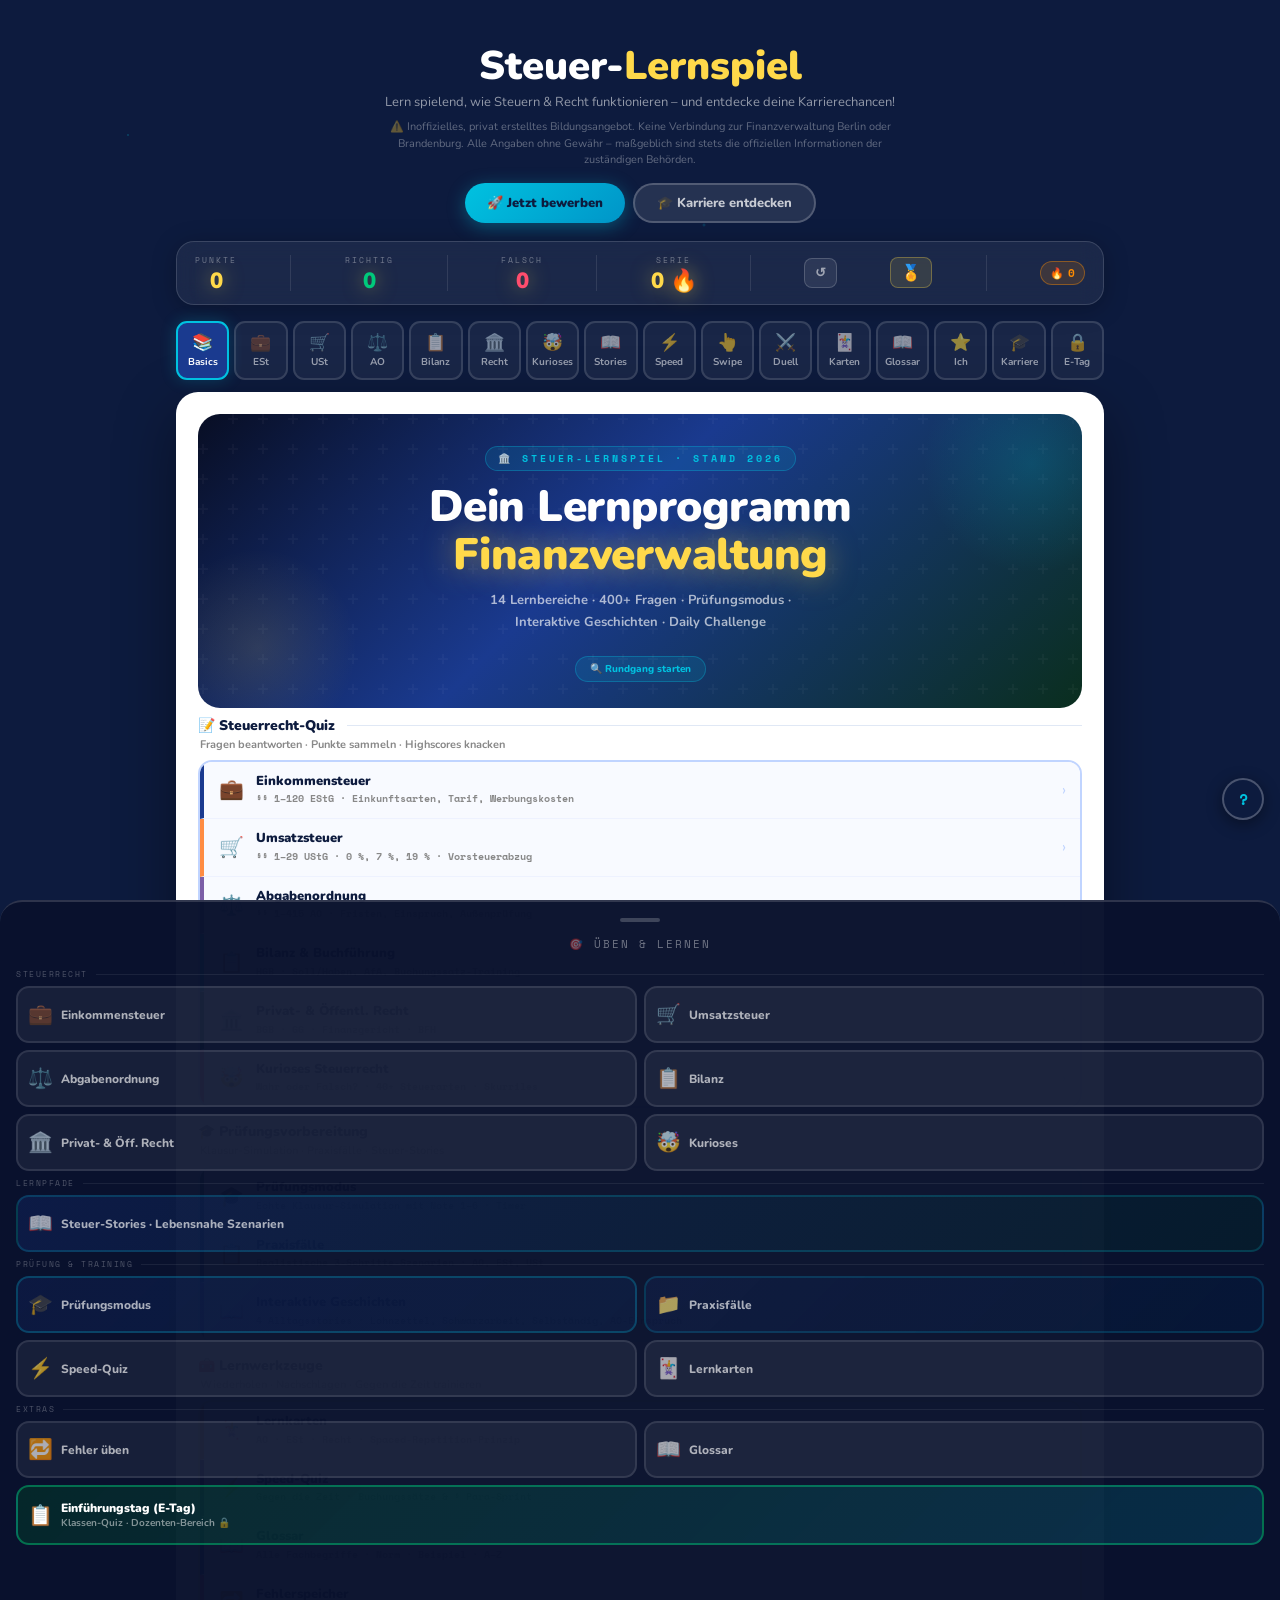
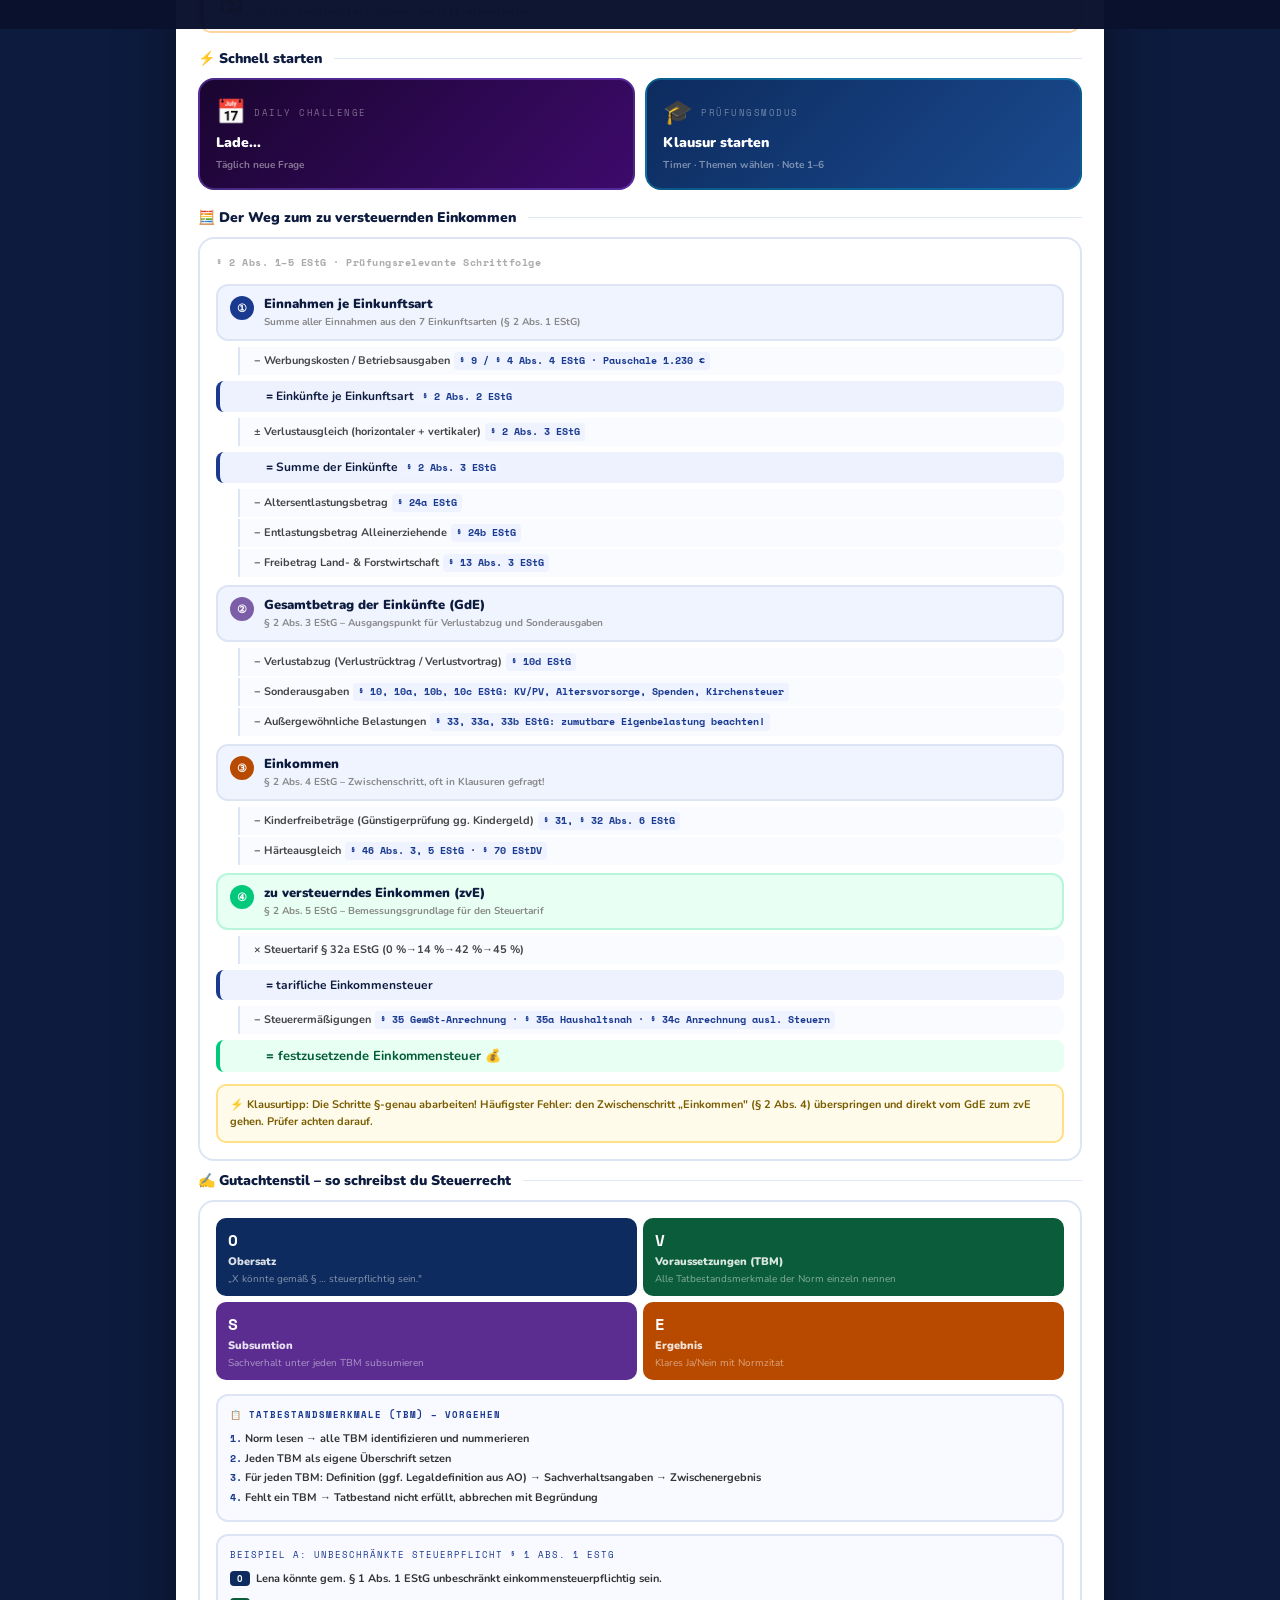
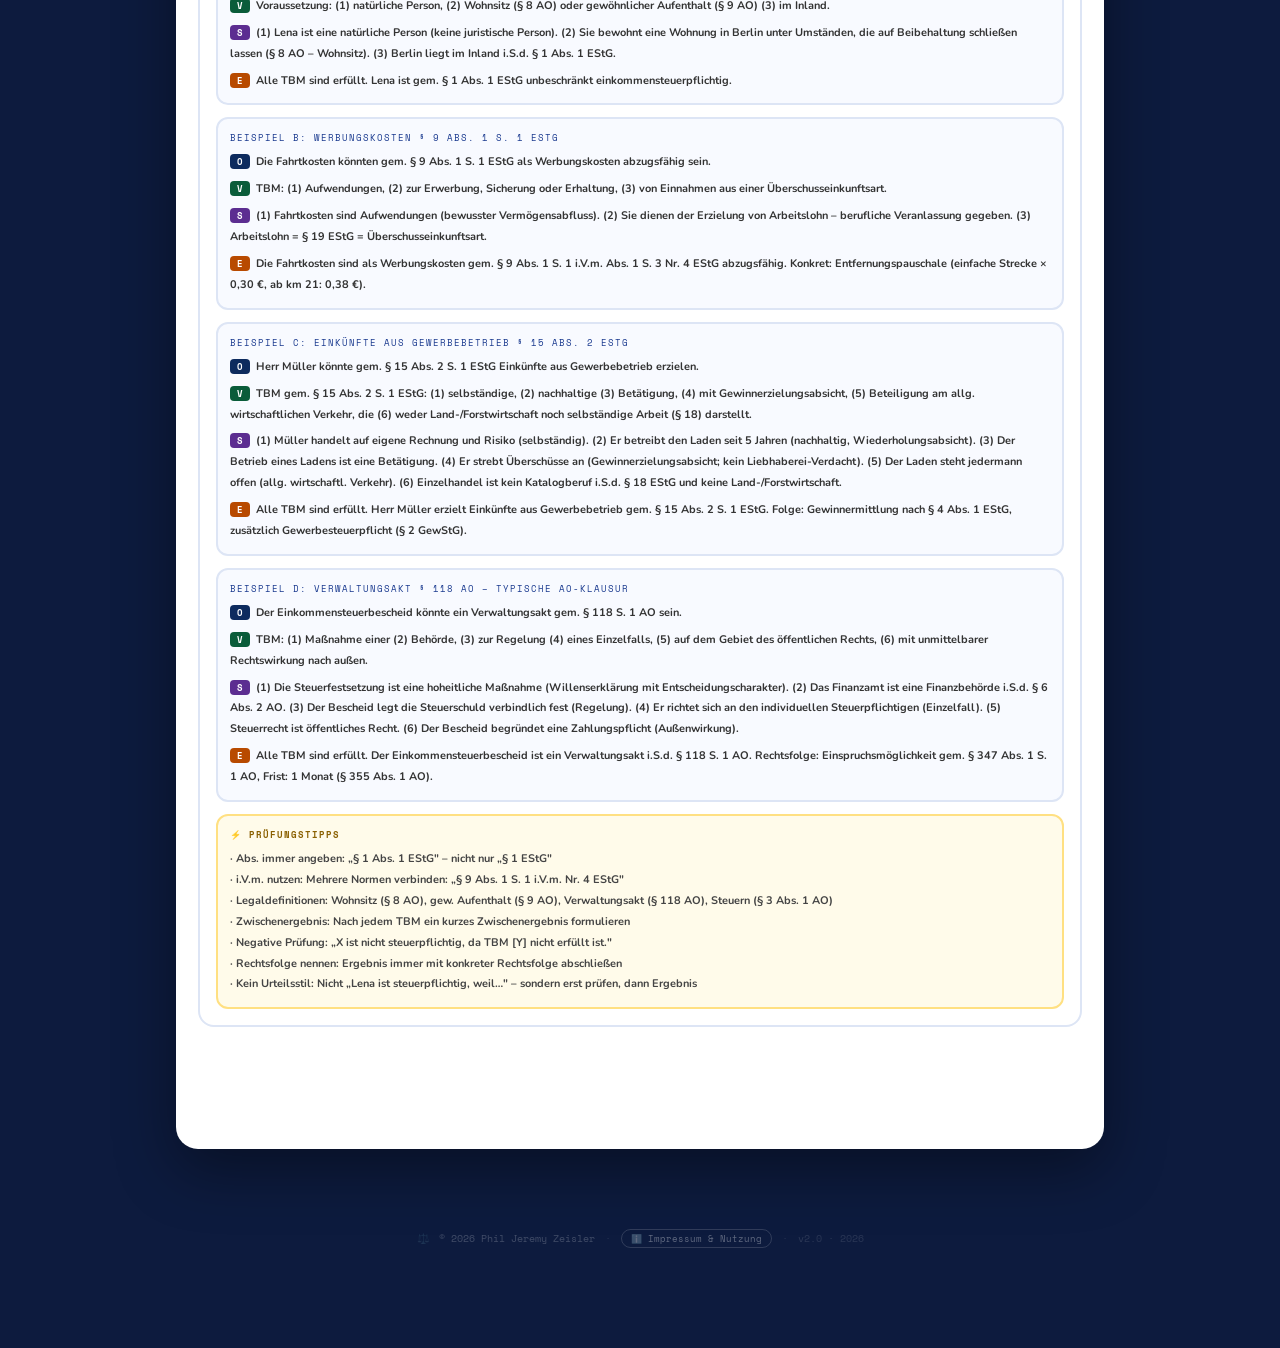
==== commit d418900b: "Add files via upload" ====
--- a/index.html
+++ b/index.html
@@ -1,31 +1,1126 @@
-<!DOCTYPE html>
+<DOCTYPE html>
 <html lang="de">
 <head>
 <meta charset="UTF-8">
 <meta name="viewport" content="width=device-width, initial-scale=1.0">
-<meta name="description" content="Steuer-Lernspiel der Finanzverwaltung Berlin und Brandenburg – interaktiv Einkommensteuer, Umsatzsteuer, AO und mehr lernen. Kostenlos, ohne Login.">
-<meta name="theme-color" content="#0d1b3e">
-<meta name="apple-mobile-web-app-capable" content="yes">
-<meta name="apple-mobile-web-app-status-bar-style" content="black-translucent">
-<!-- Font preconnect for faster loading -->
-<link rel="preconnect" href="https://fonts.googleapis.com">
-<link rel="preconnect" href="https://fonts.gstatic.com" crossorigin>
-<!-- Open Graph (LinkedIn, WhatsApp, Facebook) -->
-<meta property="og:type" content="website">
-<meta property="og:title" content="Steuer-Lernspiel – Finanzverwaltung Berlin &amp; Brandenburg">
-<meta property="og:description" content="300+ Quizfragen · Prüfungsmodus · Lernkarten · Karriereinfos – Steuerrecht interaktiv lernen. Kostenlos, ohne Login.">
-<meta property="og:image" content="https://steuer-lernspiel.de/preview.png">
-<meta property="og:url" content="https://steuer-lernspiel.de">
-<!-- Twitter / X Card -->
-<meta name="twitter:card" content="summary_large_image">
-<meta name="twitter:title" content="Steuer-Lernspiel – Finanzverwaltung Berlin &amp; Brandenburg">
-<meta name="twitter:description" content="300+ Quizfragen, Prüfungsmodus, Lernkarten – Steuerrecht interaktiv lernen. Kostenlos.">
-<meta name="twitter:image" content="https://steuer-lernspiel.de/preview.png">
 <title>Steuer-Lernspiel – Finanzverwaltung Berlin/Brandenburg</title>
-
-<link rel="manifest" href="manifest.json">
-<link rel="apple-touch-icon" href="icon-192.png">
-<link rel="stylesheet" href="styles.css">
+<style>
+@import url('https://fonts.googleapis.com/css2?family=Nunito:wght@400;600;700;800;900&family=Space+Mono:wght@400;700&display=swap');
+:root{--navy:#0d1b3e;--blue:#1a3a8f;--cyan:#00c2e0;--yellow:#ffd94a;--green:#00c97b;--red:#ff4d6d;--orange:#ff8c42;--purple:#7b5ea7;--light:#f0f4ff;--teal:#005c36}
+*{margin:0;padding:0;box-sizing:border-box}
+body{font-family:'Nunito',sans-serif;background:var(--navy);color:#0d1b3e;min-height:100vh;overflow-x:hidden}
+body::before{content:'';position:fixed;inset:0;background-image:radial-gradient(1.5px 1.5px at 10% 15%,rgba(0,194,224,.35) 0%,transparent 100%),radial-gradient(1px 1px at 30% 60%,rgba(255,217,74,.25) 0%,transparent 100%),radial-gradient(2px 2px at 55% 25%,rgba(0,194,224,.25) 0%,transparent 100%),radial-gradient(1px 1px at 70% 75%,rgba(255,217,74,.35) 0%,transparent 100%),radial-gradient(1.5px 1.5px at 85% 40%,rgba(0,194,224,.25) 0%,transparent 100%);pointer-events:none;z-index:0}
+.wrapper{position:relative;z-index:1;max-width:960px;margin:0 auto;padding:20px 16px 60px}
+header{text-align:center;padding:24px 0 18px}
+.logo-badge{display:inline-flex;align-items:center;gap:8px;background:var(--cyan);color:var(--navy);font-family:'Space Mono',monospace;font-weight:700;font-size:11px;letter-spacing:2px;text-transform:uppercase;padding:5px 14px;border-radius:100px;margin-bottom:10px}
+header h1{font-size:clamp(22px,5vw,40px);font-weight:900;color:#fff;line-height:1.1;margin-bottom:5px}
+header h1 span{color:var(--yellow)}
+header p{color:rgba(255,255,255,.55);font-size:13px}
+.score-bar{display:flex;justify-content:space-between;align-items:center;background:rgba(255,255,255,.07);border:1px solid rgba(255,255,255,.12);border-radius:14px;padding:11px 18px;margin-bottom:16px}
+.score-item .label{font-family:'Space Mono',monospace;font-size:9px;letter-spacing:1.5px;text-transform:uppercase;color:rgba(255,255,255,.45);margin-bottom:2px}
+.score-item .value{font-size:19px;font-weight:900;color:var(--yellow)}
+/* ===== SCORE BAR – modern glassmorphism ===== */
+.score-bar{display:flex;justify-content:space-between;align-items:center;background:rgba(255,255,255,.06);backdrop-filter:blur(12px);-webkit-backdrop-filter:blur(12px);border:1px solid rgba(255,255,255,.14);border-radius:18px;padding:12px 18px;margin-bottom:16px;box-shadow:0 4px 24px rgba(0,0,0,.25)}
+.score-item{display:flex;flex-direction:column;align-items:center;gap:2px}
+.score-item .label{font-family:'Space Mono',monospace;font-size:8px;letter-spacing:2px;text-transform:uppercase;color:rgba(255,255,255,.38)}
+.score-item .value{font-size:22px;font-weight:900;color:var(--yellow);line-height:1;text-shadow:0 0 20px rgba(255,217,74,.5)}
+.score-divider{width:1px;height:36px;background:rgba(255,255,255,.1)}
+/* ===== MODE TABS (desktop) ===== */
+/* 4-col tab grid → 2 rows of 4 */
+.mode-tabs{display:grid;grid-template-columns:repeat(auto-fit,minmax(46px,1fr));gap:5px;margin-bottom:12px}
+.mode-tab{padding:9px 4px;border-radius:11px;border:2px solid rgba(255,255,255,.13);background:rgba(255,255,255,.05);color:rgba(255,255,255,.55);font-family:'Nunito',sans-serif;font-weight:700;font-size:10px;cursor:pointer;transition:all .2s;text-align:center;line-height:1.3;position:relative}
+.mode-tab:hover{border-color:var(--cyan);color:#fff}
+.mode-tab.active{background:var(--blue);border-color:var(--cyan);color:#fff;box-shadow:0 0 16px rgba(0,194,224,.22)}
+.mode-tab .ti{font-size:17px;display:block;margin-bottom:2px}
+.mode-tab.visited::after{content:'✓';position:absolute;top:4px;right:5px;font-size:8px;color:var(--green);font-weight:900;line-height:1}
+/* ===== MOBILE BOTTOM NAV (definition below near line 600) ===== */
+/* Quiz Drawer */
+.quiz-drawer-backdrop{position:fixed;inset:0;z-index:300;background:rgba(0,0,0,.55);backdrop-filter:blur(4px);opacity:0;pointer-events:none;transition:opacity .25s}
+.quiz-drawer-backdrop.open{opacity:1;pointer-events:all}
+.quiz-drawer{position:fixed;bottom:0;left:0;right:0;z-index:301;background:rgba(10,18,45,.98);border-top:2px solid rgba(255,255,255,.15);border-radius:22px 22px 0 0;padding:16px 16px calc(env(safe-area-inset-bottom,8px) + 80px);transform:translateY(100%);transition:transform .3s cubic-bezier(.34,1.1,.64,1);max-height:88vh;overflow-y:auto}
+.quiz-drawer.open{transform:translateY(0)}
+.drawer-handle{width:40px;height:4px;background:rgba(255,255,255,.2);border-radius:100px;margin:0 auto 14px;cursor:pointer}
+.drawer-title{font-size:11px;font-family:'Space Mono',monospace;letter-spacing:2px;color:rgba(255,255,255,.4);text-transform:uppercase;margin-bottom:14px;text-align:center}
+.drawer-section-label{font-size:8px;font-family:'Space Mono',monospace;color:rgba(255,255,255,.28);letter-spacing:1.5px;text-transform:uppercase;padding:2px 0 6px;display:flex;align-items:center;gap:8px}
+.drawer-section-label::after{content:'';flex:1;height:1px;background:rgba(255,255,255,.07)}
+.drawer-grid{display:grid;grid-template-columns:1fr 1fr;gap:7px;margin-bottom:4px}
+.drawer-grid-3{display:grid;grid-template-columns:1fr 1fr 1fr;gap:7px;margin-bottom:4px}
+.drawer-btn{background:rgba(255,255,255,.06);border:2px solid rgba(255,255,255,.1);border-radius:13px;padding:13px 10px;cursor:pointer;font-family:'Nunito',sans-serif;font-weight:800;font-size:12px;color:rgba(255,255,255,.65);text-align:left;transition:all .2s;display:flex;align-items:center;gap:8px;position:relative}
+.drawer-btn:hover{background:rgba(255,255,255,.1);border-color:rgba(255,255,255,.22);color:#fff;transform:translateY(-1px)}
+.drawer-btn.active{background:rgba(26,58,143,.45);border-color:var(--cyan);color:var(--cyan)}
+.drawer-btn .dbi{font-size:20px;flex-shrink:0}
+.drawer-btn-wide{grid-column:1/-1}
+.drawer-badge{position:absolute;top:7px;right:8px;background:var(--red);color:#fff;font-size:8px;font-weight:900;border-radius:100px;padding:1px 5px;font-family:'Space Mono',monospace}
+@media(max-width:640px){
+  .mode-tabs{display:none!important}
+  .wrapper{padding-bottom:90px}
+}
+/* ===== RESULT OVERLAY – modern ===== */
+.result-sc{text-align:center;padding:20px 10px;display:none}
+.result-sc.show{display:block;animation:fu .4s ease}
+.result-trophy{font-size:72px;margin-bottom:8px;animation:bounceIn .6s cubic-bezier(.34,1.56,.64,1) forwards}
+@keyframes bounceIn{0%{transform:scale(0) rotate(-10deg);opacity:0}60%{transform:scale(1.15) rotate(3deg)}100%{transform:scale(1) rotate(0);opacity:1}}
+.result-score-ring{display:inline-flex;align-items:center;justify-content:center;width:120px;height:120px;border-radius:50%;background:conic-gradient(var(--cyan) var(--pct,0%), rgba(255,255,255,.08) 0%);box-shadow:0 0 30px rgba(0,194,224,.3);margin:8px auto 14px;position:relative}
+.result-score-ring::before{content:'';position:absolute;inset:10px;border-radius:50%;background:var(--navy)}
+.result-score-inner{position:relative;z-index:1;font-size:28px;font-weight:900;color:#fff;line-height:1}
+.result-score-inner small{display:block;font-size:11px;color:rgba(255,255,255,.5);font-family:'Space Mono',monospace}
+.result-title{font-size:17px;font-weight:900;color:var(--navy);margin-bottom:4px}
+.result-msg{font-size:13px;color:#666;font-weight:600;margin-bottom:20px;line-height:1.5}
+.result-actions{display:flex;gap:10px;justify-content:center;flex-wrap:wrap}
+.mode-select{display:none}
+.game-area{background:#fff;border-radius:22px;padding:22px;box-shadow:0 20px 60px rgba(0,0,0,.4)}
+.game-area.etag-mode{background:linear-gradient(160deg,#08152e,#0d2b5e 60%,#09281a);padding:16px}
+.game-area.karriere-mode{background:linear-gradient(160deg,#08152e,#0a1f3a 60%,#08231a);padding:16px}
+.game-area.basics-dark-mode{background:linear-gradient(160deg,#08152e,#0a1f3a 60%,#08231a);padding:16px}
+/* sub-tabs */
+.sub-tabs{display:flex;gap:8px;margin-bottom:18px;flex-wrap:wrap}
+.sub-tab{flex:1;min-width:140px;padding:10px;border-radius:10px;border:2px solid #e0e8f5;background:var(--light);color:#666;font-family:'Nunito',sans-serif;font-weight:800;font-size:13px;cursor:pointer;transition:all .2s;text-align:center}
+.sub-tab:hover{border-color:var(--blue);color:var(--navy)}
+.sub-tab.active{background:var(--navy);border-color:var(--navy);color:#fff}
+/* shared quiz elements */
+.sec-title{font-size:15px;font-weight:800;color:var(--navy);margin-bottom:13px;display:flex;align-items:center;gap:7px;flex-wrap:wrap}
+.pill{font-size:10px;background:var(--blue);color:#fff;padding:2px 8px;border-radius:100px;font-family:'Space Mono',monospace}
+.prog-lbl{text-align:right;font-size:11px;color:#bbb;font-family:'Space Mono',monospace;margin-bottom:3px}
+.prog-wrap{background:#e8ecf5;border-radius:100px;height:7px;margin-bottom:18px;overflow:hidden}
+.prog-fill{height:100%;background:linear-gradient(90deg,var(--cyan),var(--blue));border-radius:100px;transition:width .4s ease}
+.item-card{display:flex;align-items:center;gap:14px;background:var(--navy);color:#fff;border-radius:14px;padding:14px 20px;margin-bottom:16px;box-shadow:0 6px 20px rgba(13,27,62,.28)}
+.item-card .ii{font-size:34px;flex-shrink:0}
+.item-card .in{font-size:17px;font-weight:800}
+.item-card .is{font-size:12px;opacity:.65;font-weight:600;margin-top:2px}
+.choices-grid{display:grid;grid-template-columns:1fr 1fr;gap:7px}
+@media(max-width:400px){.choices-grid{grid-template-columns:1fr}}
+.choice-btn{padding:10px 12px;border-radius:11px;border:2px solid #e8ecf5;background:var(--light);cursor:pointer;font-family:'Nunito',sans-serif;font-weight:700;font-size:12px;color:var(--navy);text-align:left;transition:all .18s;line-height:1.3}
+.choice-btn:hover:not(:disabled){border-color:var(--blue);background:#e0e8fa;transform:translateY(-1px)}
+.choice-btn.correct{background:#e8fff5;border-color:var(--green);color:#005c36;box-shadow:0 0 0 3px rgba(0,201,123,.2)}
+.choice-btn.wrong{background:#fff0f3;border-color:var(--red);color:#b0002a}
+.choice-btn .ct{display:block;font-size:12px}
+.choice-btn .cs{display:block;font-size:10px;font-weight:600;color:#999;margin-top:1px}
+/* UST */
+.ust-choices{display:grid;grid-template-columns:1fr 1fr 1fr;gap:9px}
+@media(max-width:480px){.ust-choices{grid-template-columns:1fr}}
+.ust-btn{padding:16px 8px;border-radius:13px;border:2px solid;cursor:pointer;font-family:'Nunito',sans-serif;font-weight:900;font-size:20px;text-align:center;transition:all .18s}
+.ust-btn:hover:not(:disabled){transform:scale(1.04)}
+.ust-btn:disabled{opacity:.5;cursor:not-allowed}
+.ust-btn-0{border-color:#c0d4ff;background:#eef3ff;color:#1a3a8f}
+.ust-btn-7{border-color:#b7f5dc;background:#eafff5;color:#006644}
+.ust-btn-19{border-color:#ffd6a0;background:#fff5e8;color:#8a4000}
+.ust-btn.ca{transform:scale(1.06);box-shadow:0 0 0 4px currentColor}
+.ust-lbl{font-size:11px;font-weight:700;opacity:.7;margin-top:2px}
+/* WK */
+.wk-card{background:var(--navy);color:#fff;border-radius:14px;padding:16px 20px;margin-bottom:14px;display:flex;align-items:center;gap:14px;box-shadow:0 6px 20px rgba(13,27,62,.25)}
+.wk-card .wi{font-size:34px;flex-shrink:0}
+.wk-card .wn{font-size:16px;font-weight:800;margin-bottom:2px}
+.wk-card .wd{font-size:12px;color:rgba(255,255,255,.62);font-weight:600}
+.info-bar{background:var(--light);border-left:4px solid var(--blue);padding:10px 14px;border-radius:0 9px 9px 0;font-size:12px;color:#444;margin-bottom:13px;line-height:1.55}
+.wk-btns{display:flex;gap:9px}
+.wk-btn{flex:1;padding:13px;border-radius:11px;border:2px solid;cursor:pointer;font-family:'Nunito',sans-serif;font-weight:800;font-size:13px;transition:all .18s}
+.wk-btn.yb{border-color:var(--green);background:#e8fff5;color:#006644}
+.wk-btn.nb{border-color:var(--red);background:#fff0f3;color:#b0002a}
+.wk-btn:hover:not(:disabled){transform:scale(1.03)}
+.wk-btn:disabled{opacity:.5;cursor:not-allowed}
+.wk-btn.ca{box-shadow:0 0 0 3px currentColor;transform:scale(1.05)}
+/* Bilanz */
+.bz-choices{display:flex;gap:9px}
+.bz-btn{flex:1;padding:14px 10px;border-radius:12px;border:2px solid;cursor:pointer;font-family:'Nunito',sans-serif;font-weight:800;font-size:13px;text-align:center;transition:all .18s;line-height:1.4}
+.bz-btn:hover:not(:disabled){transform:scale(1.03)}
+.bz-btn:disabled{opacity:.5;cursor:not-allowed}
+.bz-av{border-color:#c0d4ff;background:#eef3ff;color:#1a3a8f}
+.bz-uv{border-color:#ffd6a0;background:#fff5e8;color:#8a4000}
+.bz-btn.ca{box-shadow:0 0 0 3px currentColor;transform:scale(1.05)}
+/* Buchung */
+.buch-grid{display:flex;flex-direction:column;gap:8px}
+.buch-btn{padding:12px 16px;border-radius:11px;border:2px solid #e8ecf5;background:var(--light);cursor:pointer;font-family:'Nunito',sans-serif;font-weight:700;font-size:12px;color:var(--navy);text-align:left;transition:all .18s;line-height:1.5}
+.buch-btn:hover:not(:disabled){border-color:var(--blue);background:#e0e8fa}
+.buch-btn.correct{background:#e8fff5;border-color:var(--green);color:#005c36}
+.buch-btn.wrong{background:#fff0f3;border-color:var(--red);color:#b0002a}
+.buch-sol{font-weight:900;font-size:13px}
+/* AO + Recht grid */
+.ao-grid{display:grid;grid-template-columns:1fr 1fr;gap:8px}
+@media(max-width:500px){.ao-grid{grid-template-columns:1fr}}
+/* Wahr/Falsch (Kurioses) */
+.wf-choices{display:flex;gap:12px;margin-top:4px}
+.wf-btn{flex:1;padding:18px 12px;border-radius:13px;border:2px solid;cursor:pointer;font-family:'Nunito',sans-serif;font-weight:900;font-size:18px;text-align:center;transition:all .18s}
+.wf-btn:hover:not(:disabled){transform:scale(1.04)}
+.wf-btn:disabled{opacity:.55;cursor:not-allowed}
+.wf-wahr{border-color:#b7f5dc;background:#eafff5;color:#006644}
+.wf-falsch{border-color:#ffd6a0;background:#fff5e8;color:#8a4000}
+.wf-btn.ca{box-shadow:0 0 0 4px currentColor;transform:scale(1.06)}
+/* Feedback */
+.fb{margin-top:14px;padding:13px 16px;border-radius:11px;font-weight:700;font-size:13px;line-height:1.55;display:none}
+.fb.show{display:block;animation:fu .3s ease}
+.fb.correct{background:#e8fff5;color:#005c36;border:2px solid var(--green)}
+.fb.wrong{background:#fff0f3;color:#b0002a;border:2px solid var(--red)}
+@keyframes fu{from{opacity:0;transform:translateY(6px)}to{opacity:1;transform:translateY(0)}}
+.next-btn{display:none;width:100%;margin-top:12px;padding:14px;border-radius:11px;border:none;background:linear-gradient(135deg,var(--blue),#2255cc);color:#fff;font-family:'Nunito',sans-serif;font-weight:800;font-size:14px;cursor:pointer;transition:all .2s}
+.next-btn.show{display:block;animation:fu .3s ease}
+.next-btn:hover{transform:translateY(-2px);box-shadow:0 8px 20px rgba(26,58,143,.38)}
+/* Mobile sticky answer feedback at bottom */
+#mobile-fb-bar{display:none;position:fixed;bottom:66px;left:0;right:0;z-index:600;padding:10px 14px 12px;background:rgba(255,255,255,.99);backdrop-filter:blur(12px);-webkit-backdrop-filter:blur(12px);border-top:3px solid #e0e8f5;animation:fu .25s ease;box-shadow:0 -4px 24px rgba(0,0,0,.1)}
+#mobile-fb-inner{border-radius:12px;padding:12px 14px;font-weight:700;font-size:12.5px;line-height:1.6;margin-bottom:10px;max-height:120px;overflow-y:auto}
+#mobile-fb-inner.correct{background:#e8fff5;border:2px solid var(--green);color:#004d28}
+#mobile-fb-inner.wrong{background:#fff0f3;border:2px solid var(--red);color:#7a001e}
+#mobile-fb-result{font-size:15px;font-weight:900;margin-bottom:5px;letter-spacing:.3px}
+#mobile-fb-next{width:100%;padding:14px;border-radius:11px;border:none;background:linear-gradient(135deg,var(--blue),#2255cc);color:#fff;font-family:'Nunito',sans-serif;font-weight:900;font-size:15px;cursor:pointer;box-shadow:0 4px 14px rgba(26,58,143,.35)}
+@media(min-width:769px){#mobile-fb-bar{display:none!important}}
+/* Topic Banner */
+.topic-banner{border-radius:16px;padding:14px 16px 12px;margin-bottom:14px;position:relative;overflow:hidden}
+.topic-banner::after{content:'';position:absolute;right:-20px;bottom:-20px;width:100px;height:100px;border-radius:50%;background:rgba(255,255,255,.06);pointer-events:none}
+.tbanner-row1{display:flex;align-items:center;gap:12px;margin-bottom:8px}
+.tbanner-icon{font-size:26px;line-height:1;flex-shrink:0}
+.tbanner-title{font-size:15px;font-weight:900;color:#fff;line-height:1.2}
+.tbanner-sub{font-size:10px;font-family:'Space Mono',monospace;color:rgba(255,255,255,.45);letter-spacing:.5px;margin-top:2px}
+.tbanner-desc{font-size:12px;color:rgba(255,255,255,.7);line-height:1.55;font-weight:600;margin-bottom:9px}
+.tbanner-chips{display:flex;flex-wrap:wrap;gap:5px}
+.tbanner-chip{background:rgba(255,255,255,.14);border:1px solid rgba(255,255,255,.22);border-radius:100px;padding:3px 9px;font-size:10px;color:rgba(255,255,255,.85);font-weight:700}
+
+/* Result */
+.result-sc{text-align:center;padding:14px 0;display:none}
+.result-sc.show{display:block;animation:fu .4s ease}
+.rt{font-size:56px;margin-bottom:8px}
+.rs{font-size:44px;font-weight:900;color:var(--navy);margin-bottom:5px}
+.rs span{color:var(--blue)}
+.rm{font-size:14px;color:#555;margin-bottom:18px;font-weight:600}
+.restart-btn{padding:13px 34px;border-radius:100px;border:none;background:var(--yellow);color:var(--navy);font-family:'Nunito',sans-serif;font-weight:800;font-size:14px;cursor:pointer;transition:all .2s}
+.restart-btn:hover{transform:scale(1.05);box-shadow:0 8px 20px rgba(255,217,74,.45)}
+/* ===== BASICS / KARRIERE ===== */
+.basics,.karriere{color:var(--navy)}
+.basics-hero{background:linear-gradient(135deg,var(--navy),var(--blue));color:#fff;border-radius:16px;padding:22px;margin-bottom:18px;text-align:center}
+.basics-hero h2{font-size:19px;font-weight:900;margin-bottom:5px}
+.basics-hero p{opacity:.65;font-size:12px}
+.bsec{font-size:14px;font-weight:900;color:var(--navy);margin:16px 0 10px;display:flex;align-items:center;gap:6px}
+.bsec::after{content:'';flex:1;height:1px;background:#e0e8f5;margin-left:6px}
+.sbar-row{margin-bottom:9px}
+.sbar-lbl{display:flex;justify-content:space-between;font-size:12px;font-weight:700;color:#444;margin-bottom:3px}
+.sbar-lbl span{color:var(--blue);font-family:'Space Mono',monospace;font-size:11px}
+.sbar-track{background:#e0e8f5;border-radius:100px;height:8px;overflow:hidden}
+.sbar-fill{height:100%;border-radius:100px}
+/* facts grid */
+.facts-grid{display:grid;grid-template-columns:1fr 1fr;gap:10px;margin-bottom:16px}
+@media(max-width:560px){.facts-grid{grid-template-columns:1fr}}
+.fact-card{background:var(--light);border:2px solid #dde5f5;border-radius:13px;padding:14px;cursor:pointer;transition:all .2s;user-select:none}
+.fact-card:hover{border-color:var(--cyan);transform:translateY(-1px)}
+.fact-card.open{border-color:var(--blue);background:#e8eeff}
+.fact-icon{font-size:26px;margin-bottom:6px;display:block}
+.fact-title{font-size:13px;font-weight:900;color:var(--navy);margin-bottom:4px}
+.fact-preview{font-size:12px;color:#666;font-weight:600}
+.fact-detail{font-size:12px;color:#333;line-height:1.6;margin-top:8px;padding-top:8px;border-top:1px solid #c8d8f0;display:none;font-weight:600}
+.fact-card.open .fact-detail{display:block;animation:fu .2s ease}
+/* tax types */
+.tax-grid{display:grid;grid-template-columns:1fr 1fr 1fr;gap:8px;margin-bottom:8px}
+@media(max-width:500px){.tax-grid{grid-template-columns:1fr 1fr}}
+.tax-card{background:var(--light);border:2px solid #dde5f5;border-radius:11px;padding:11px;text-align:center;font-size:12px;font-weight:700;color:var(--navy)}
+.tax-card .tci{font-size:22px;display:block;margin-bottom:4px}
+.tax-card .tcn{font-size:12px;font-weight:800}
+.tax-card .tcs{font-size:10px;color:#888;font-weight:600;margin-top:2px}
+.tarif-row{display:flex;justify-content:space-between;align-items:center;border-radius:8px;padding:9px 13px;margin-bottom:4px;font-size:13px;font-weight:700}
+.tarif-rate{font-family:'Space Mono',monospace;font-size:14px;font-weight:700}
+.el{display:flex;flex-direction:column;gap:5px}
+.el-row{display:flex;gap:7px;align-items:flex-start;font-size:12px;font-weight:700;color:#333}
+.ep{background:#e8ecf5;color:var(--navy);font-family:'Space Mono',monospace;font-size:10px;padding:2px 6px;border-radius:5px;flex-shrink:0;margin-top:1px}
+.ust-info-cards{display:grid;grid-template-columns:1fr 1fr 1fr;gap:9px;margin-top:10px}
+@media(max-width:500px){.ust-info-cards{grid-template-columns:1fr}}
+.uic{border-radius:11px;padding:12px;text-align:center;font-size:11px}
+.uic .un{font-size:24px;font-weight:900}
+.uic .ul{font-size:10px;font-weight:700;opacity:.7;margin-bottom:6px}
+.uic .ue{line-height:1.7;text-align:left}
+.uic-0{background:#eef3ff;color:var(--blue);border:2px solid #c0d4ff}
+.uic-7{background:#eafff5;color:#006644;border:2px solid #b7f5dc}
+.uic-19{background:#fff5e8;color:#8a4000;border:2px solid #ffd6a0}
+.hl{background:linear-gradient(135deg,#fff8e1,#fff3cd);border:2px solid var(--yellow);border-radius:11px;padding:13px 16px;font-size:12px;font-weight:700;color:var(--navy);line-height:1.6;margin-top:10px}
+.new26{background:var(--yellow);color:var(--navy);font-family:'Space Mono',monospace;font-size:9px;padding:1px 5px;border-radius:3px;vertical-align:middle;margin-left:3px;font-weight:800}
+.wf-grid{display:grid;grid-template-columns:1fr 1fr;gap:6px}
+.wf-item{background:#fff;border:2px solid #e8ecf5;border-radius:8px;padding:8px 10px;font-size:11px;font-weight:700;color:var(--navy)}
+.wf-item .wfi{font-size:16px;display:block;margin-bottom:2px}
+.wf-item .wfp{font-family:'Space Mono',monospace;font-size:10px;color:var(--blue)}
+.two-col{display:grid;grid-template-columns:1fr 1fr;gap:13px;margin-bottom:14px}
+@media(max-width:580px){.two-col{grid-template-columns:1fr}}
+.bc{background:var(--light);border-radius:14px;padding:16px;border:2px solid #dde5f5}
+.bc h3{font-size:13px;font-weight:900;color:var(--navy);margin-bottom:11px;display:flex;align-items:center;gap:6px}
+/* Karriere specific */
+.karriere-badge{font-size:10px;padding:2px 9px;border-radius:100px;font-family:'Space Mono',monospace;font-weight:700;display:inline-block;margin-bottom:10px;letter-spacing:1px}
+.karriere-item{font-size:12px;font-weight:700;color:#333;padding:6px 0;border-bottom:1px solid rgba(0,0,0,.06);line-height:1.5}
+.karriere-item:last-child{border-bottom:none}
+.karriere-item b{color:var(--navy)}
+.timeline{display:flex;flex-direction:column;gap:0;margin-bottom:16px}
+.tl-step{display:flex;gap:14px;position:relative}
+.tl-dot{display:flex;flex-direction:column;align-items:center;flex-shrink:0}
+.tl-circle{width:34px;height:34px;border-radius:50%;display:flex;align-items:center;justify-content:center;font-size:16px;font-weight:900;flex-shrink:0}
+.tl-line{width:2px;background:#dde5f5;flex:1;min-height:20px;margin:3px 0}
+.tl-body{padding:0 0 18px 0}
+.tl-title{font-size:13px;font-weight:900;color:var(--navy);margin-bottom:2px}
+.tl-sub{font-size:11px;color:#666;font-weight:700;line-height:1.5}
+.tl-badge{font-size:9px;font-family:'Space Mono',monospace;background:var(--blue);color:#fff;padding:1px 7px;border-radius:100px;display:inline-block;margin-top:3px}
+.req-grid{display:grid;grid-template-columns:1fr 1fr;gap:8px;margin-bottom:16px}
+@media(max-width:500px){.req-grid{grid-template-columns:1fr}}
+.req-item{background:var(--light);border:2px solid #dde5f5;border-radius:10px;padding:11px;font-size:12px;font-weight:700;color:#333;display:flex;gap:8px;align-items:flex-start}
+.req-icon{font-size:20px;flex-shrink:0}
+.req-text b{color:var(--navy);display:block;margin-bottom:2px;font-size:12px}
+.finanzamt-grid{display:grid;grid-template-columns:1fr 1fr 1fr;gap:7px;margin-bottom:14px}
+@media(max-width:520px){.finanzamt-grid{grid-template-columns:1fr 1fr}}
+.fa-card{background:var(--light);border:2px solid #dde5f5;border-radius:9px;padding:9px 11px;font-size:11px;font-weight:700;color:var(--navy);text-align:center}
+.fa-card .fai{font-size:18px;display:block;margin-bottom:3px}
+.fa-acc-wrap{border-radius:13px;overflow:visible;margin-bottom:4px}
+.fa-acc-btn{width:100%;background:linear-gradient(135deg,#001828,#003060);border:2px solid #2a5a9a;border-radius:13px;padding:11px 15px;display:flex;align-items:center;justify-content:space-between;cursor:pointer;font-family:'Nunito',sans-serif;transition:border-color .2s}
+.fa-acc-btn:hover{border-color:#5a9aee}
+.fa-acc-btn-bb{background:linear-gradient(135deg,#002818,#004830);border-color:#2a7a50}
+.fa-acc-btn-bb:hover{border-color:#4aaa78}
+.fa-acc-left{display:flex;align-items:center;gap:10px}
+.fa-acc-icon{font-size:20px;flex-shrink:0}
+.fa-acc-name{display:block;font-size:13px;font-weight:900;color:#fff;text-align:left}
+.fa-acc-sub{display:block;font-size:10px;color:rgba(255,255,255,.45);font-family:'Space Mono',monospace;text-align:left;margin-top:1px}
+.fa-acc-arrow{font-size:13px;color:rgba(255,255,255,.4);transition:transform .25s;flex-shrink:0}
+.fa-acc-body{padding:12px;background:rgba(0,20,60,.5);border:2px solid rgba(0,194,224,.2);border-top:none;border-radius:0 0 13px 13px;margin-top:-2px}
+.fa-acc-btn-bb+.fa-acc-body{background:rgba(0,40,20,.5);border-color:rgba(0,201,123,.2)}
+.fa-acc-label{font-size:10px;font-weight:800;color:rgba(255,255,255,.4);margin-bottom:7px;letter-spacing:.5px;text-transform:uppercase}
+.benefits-grid{display:grid;grid-template-columns:1fr 1fr;gap:8px;margin-bottom:16px}
+@media(max-width:480px){.benefits-grid{grid-template-columns:1fr}}
+.benefit-card{background:linear-gradient(135deg,#eef3ff,#e0eaff);border:2px solid #c0d4ff;border-radius:11px;padding:12px;font-size:12px;font-weight:700;color:var(--navy)}
+.benefit-card .bi{font-size:22px;margin-bottom:5px;display:block}
+.benefit-card .bt{font-size:12px;font-weight:900;color:var(--navy);margin-bottom:3px}
+.benefit-card .bs{font-size:11px;color:#666;font-weight:600;line-height:1.4}
+/* ===== SPLASH SCREEN ===== */
+#splash{position:fixed;inset:0;z-index:9999;background:var(--navy);display:flex;flex-direction:column;align-items:center;justify-content:center;gap:14px;transition:opacity .6s ease,transform .6s ease}
+#splash.hide{opacity:0;transform:scale(1.04);pointer-events:none}
+.splash-logo{font-size:64px;animation:splashBounce .8s cubic-bezier(.34,1.56,.64,1) both}
+@keyframes splashBounce{0%{transform:scale(0) rotate(-15deg);opacity:0}100%{transform:scale(1) rotate(0);opacity:1}}
+.splash-title{font-size:clamp(24px,6vw,42px);font-weight:900;color:#fff;text-align:center;line-height:1.1}
+.splash-title span{color:var(--yellow)}
+.splash-sub{font-size:13px;color:rgba(255,255,255,.45);font-family:'Space Mono',monospace;letter-spacing:1px}
+.splash-bar-wrap{width:200px;height:4px;background:rgba(255,255,255,.1);border-radius:100px;overflow:hidden;margin-top:6px}
+.splash-bar-fill{height:100%;background:linear-gradient(90deg,var(--cyan),var(--yellow));border-radius:100px;animation:splashLoad 2s ease forwards}
+@keyframes splashLoad{from{width:0}to{width:100%}}
+/* ===== STREAK FIRE ===== */
+@keyframes firePulse{0%,100%{text-shadow:0 0 8px #ff8c00,0 0 20px #ff4500;transform:scale(1)}50%{text-shadow:0 0 16px #ff8c00,0 0 40px #ff4500,0 0 60px rgba(255,69,0,.4);transform:scale(1.15)}}
+.streak-hot{animation:firePulse 1s ease-in-out infinite;color:#ff8c00 !important}
+/* ===== BADGE TOAST ===== */
+#badge-toast{position:fixed;bottom:100px;left:50%;transform:translateX(-50%) translateY(20px);z-index:8000;background:linear-gradient(135deg,#1a1a2e,#16213e);border:2px solid var(--yellow);border-radius:16px;padding:14px 20px;display:flex;align-items:center;gap:12px;opacity:0;transition:all .4s cubic-bezier(.34,1.56,.64,1);pointer-events:none;min-width:260px;box-shadow:0 10px 40px rgba(0,0,0,.5)}
+#badge-toast.show{opacity:1;transform:translateX(-50%) translateY(0)}
+.bt-icon{font-size:32px;flex-shrink:0;animation:splashBounce .5s ease both}
+.bt-body .bt-title{font-size:10px;font-family:'Space Mono',monospace;letter-spacing:2px;color:var(--yellow);text-transform:uppercase}
+.bt-body .bt-name{font-size:14px;font-weight:900;color:#fff;margin-top:2px}
+.bt-body .bt-desc{font-size:11px;color:rgba(255,255,255,.55);font-weight:600}
+/* ===== HIGHSCORE CHIP ===== */
+.hs-chip{display:inline-flex;align-items:center;gap:5px;background:linear-gradient(135deg,rgba(255,217,74,.15),rgba(255,217,74,.08));border:1px solid rgba(255,217,74,.35);border-radius:100px;padding:3px 10px;font-size:10px;font-family:'Space Mono',monospace;color:var(--yellow);font-weight:700;margin-left:8px}
+/* ===== § MEMORY GAME ===== */
+.para-quote{background:linear-gradient(135deg,var(--navy),#1a3a8f);color:#fff;border-radius:18px;padding:22px 20px;margin-bottom:20px;position:relative;overflow:hidden}
+.para-quote::before{content:'❝';position:absolute;top:-10px;left:12px;font-size:80px;opacity:.08;font-family:Georgia,serif;line-height:1}
+.para-quote-label{font-family:'Space Mono',monospace;font-size:9px;letter-spacing:2px;color:var(--cyan);text-transform:uppercase;margin-bottom:8px}
+.para-quote-text{font-size:14px;font-weight:700;line-height:1.65;color:#fff}
+.para-quote-hint{font-size:11px;color:rgba(255,255,255,.45);margin-top:10px;font-weight:600}
+.para-grid{display:grid;grid-template-columns:1fr 1fr;gap:10px;margin-bottom:12px}
+@media(max-width:480px){.para-grid{grid-template-columns:1fr}}
+.para-card{background:var(--light);border:2px solid #dde5f5;border-radius:14px;padding:14px 16px;cursor:pointer;transition:all .2s;text-align:left;font-family:'Nunito',sans-serif}
+.para-card:hover:not(:disabled){border-color:var(--cyan);background:#e8f8ff;transform:translateY(-2px);box-shadow:0 6px 20px rgba(0,194,224,.15)}
+.para-card:disabled{cursor:not-allowed}
+.para-card .pc-para{font-size:22px;font-weight:900;color:var(--navy);font-family:'Space Mono',monospace;margin-bottom:4px}
+.para-card .pc-law{font-size:10px;font-weight:700;color:#888;font-family:'Space Mono',monospace;text-transform:uppercase;letter-spacing:1px}
+.para-card .pc-name{font-size:12px;font-weight:800;color:var(--navy);margin-top:2px}
+.para-card.correct{background:#e8fff5;border-color:var(--green);transform:scale(1.03);box-shadow:0 0 0 3px rgba(0,201,123,.25)}
+.para-card.wrong{background:#fff0f3;border-color:var(--red);animation:shake .4s ease}
+.para-card.dim{opacity:.35;pointer-events:none}
+@keyframes shake{0%,100%{transform:translateX(0)}20%,60%{transform:translateX(-6px)}40%,80%{transform:translateX(6px)}}
+.para-streak{display:flex;gap:6px;justify-content:center;flex-wrap:wrap;margin-bottom:14px}
+.para-streak-dot{width:10px;height:10px;border-radius:50%;background:#e0e8f5;transition:all .3s}
+.para-streak-dot.done{background:var(--green)}
+.para-streak-dot.current{background:var(--cyan);box-shadow:0 0 8px rgba(0,194,224,.6);animation:pulse 1s ease-in-out infinite}
+@keyframes pulse{0%,100%{transform:scale(1)}50%{transform:scale(1.4)}}
+.para-timer{font-family:'Space Mono',monospace;font-size:13px;font-weight:700;color:var(--yellow);text-align:center;margin-bottom:10px}
+.para-timer.danger{color:var(--red);animation:firePulse .6s ease-in-out infinite}
+.para-xp{font-size:11px;font-family:'Space Mono',monospace;background:rgba(255,217,74,.15);border:1px solid rgba(255,217,74,.3);border-radius:100px;padding:2px 10px;color:var(--yellow);display:inline-block}
+/* ===== ⚡ GEGEN DIE ZEIT ===== */
+.speed-hero{background:linear-gradient(135deg,#1a0530,#3d0a6b);border-radius:18px;padding:22px 20px;margin-bottom:18px;text-align:center;position:relative;overflow:hidden}
+.speed-hero::after{content:'⚡';position:absolute;right:-10px;bottom:-20px;font-size:100px;opacity:.06;transform:rotate(-15deg)}
+.speed-hero h2{color:#fff;margin:0 0 6px;font-size:20px}
+.speed-hero p{color:rgba(255,255,255,.55);margin:0;font-size:12px;font-weight:700}
+.speed-sub-tabs{display:grid;grid-template-columns:1fr 1fr;gap:8px;margin-bottom:18px}
+.speed-sub-btn{padding:16px 10px;border-radius:14px;border:2px solid #dde5f5;background:var(--light);cursor:pointer;font-family:'Nunito',sans-serif;font-weight:800;font-size:13px;color:var(--navy);transition:all .2s;text-align:center}
+.speed-sub-btn:hover{border-color:var(--cyan);background:#e8f8ff;transform:translateY(-2px)}
+.speed-sub-btn .ssbi{font-size:32px;display:block;margin-bottom:6px}
+.speed-sub-btn .ssbt{font-size:13px;font-weight:900;color:var(--navy)}
+.speed-sub-btn .ssbs{font-size:10px;color:#888;margin-top:3px;font-family:'Space Mono',monospace}
+.speed-ring-wrap{position:relative;width:72px;height:72px;flex-shrink:0}
+.speed-ring{transform:rotate(-90deg)}
+.speed-ring-bg{fill:none;stroke:rgba(255,255,255,.1);stroke-width:6}
+.speed-ring-fill{fill:none;stroke-width:6;stroke-linecap:round;transition:stroke-dashoffset .9s linear,stroke .3s}
+.speed-ring-num{position:absolute;inset:0;display:flex;align-items:center;justify-content:center;font-size:20px;font-weight:900;font-family:'Space Mono',monospace;color:#fff}
+.bsatz-scenario{background:linear-gradient(135deg,#0d1b3e,#1a3a8f);border-radius:14px;padding:16px 18px;margin-bottom:14px}
+.bsatz-scenario-label{font-size:9px;font-family:'Space Mono',monospace;letter-spacing:2px;color:var(--cyan);text-transform:uppercase;margin-bottom:6px}
+.bsatz-scenario-text{font-size:14px;font-weight:800;color:#fff;line-height:1.6}
+.bsatz-amount{display:inline-block;background:rgba(255,217,74,.2);border:1px solid rgba(255,217,74,.4);border-radius:100px;padding:2px 10px;font-family:'Space Mono',monospace;font-size:12px;color:var(--yellow);margin-top:6px}
+.bsatz-options{display:flex;flex-direction:column;gap:8px;margin-bottom:12px}
+.bsatz-btn{background:var(--light);border:2px solid #dde5f5;border-radius:12px;padding:12px 14px;cursor:pointer;font-family:'Space Mono',monospace;font-size:11px;font-weight:700;color:var(--navy);text-align:left;transition:all .2s;line-height:1.6;width:100%}
+.bsatz-btn:hover:not(:disabled){border-color:var(--blue);background:#e8efff;transform:translateX(3px)}
+.bsatz-btn.correct{background:#e8fff5;border-color:var(--green);color:#005c36}
+.bsatz-btn.wrong{background:#fff0f3;border-color:var(--red);animation:shake .35s ease}
+.bsatz-btn.dim{opacity:.3;pointer-events:none}
+.bsatz-btn .bsatz-label{font-size:9px;text-transform:uppercase;letter-spacing:1px;color:#aaa;display:block;margin-bottom:3px;font-family:'Nunito',sans-serif;font-weight:800}
+.speed-hdr{display:flex;align-items:center;gap:14px;margin-bottom:12px}
+.speed-hdr-info{flex:1}
+.speed-hdr-q{font-size:13px;font-weight:900;color:var(--navy)}
+.speed-hdr-score{font-size:11px;font-family:'Space Mono',monospace;color:var(--yellow);margin-top:2px}
+.combo-flash{position:fixed;top:50%;left:50%;transform:translate(-50%,-50%) scale(0);z-index:7000;font-size:48px;font-weight:900;color:var(--yellow);text-shadow:0 0 30px rgba(255,217,74,.8);pointer-events:none;transition:transform .15s cubic-bezier(.34,1.56,.64,1),opacity .3s}
+.combo-flash.show{transform:translate(-50%,-50%) scale(1)}
+/* ===== BEWERBUNGS-CHECKLISTE ===== */
+.cl-section{margin-bottom:18px}
+.cl-title{font-size:12px;font-weight:900;color:var(--navy);margin-bottom:8px;display:flex;align-items:center;gap:6px}
+.cl-item{display:flex;align-items:flex-start;gap:10px;padding:9px 12px;border-radius:10px;background:var(--light);border:2px solid #dde5f5;margin-bottom:5px;cursor:pointer;transition:all .2s;user-select:none}
+.cl-item.done{background:#e8fff5;border-color:var(--green)}
+.cl-item.done .cl-box{background:var(--green);border-color:var(--green)}
+.cl-item.done .cl-box::after{content:"✓";color:#fff;font-size:11px;font-weight:900;position:absolute;top:50%;left:50%;transform:translate(-50%,-50%)}
+.cl-item.done .cl-text{color:#666;text-decoration:line-through}
+.cl-item.optional{border-style:dashed}
+.cl-box{width:20px;height:20px;border-radius:5px;border:2px solid #c0d0e8;background:#fff;flex-shrink:0;position:relative;margin-top:1px;transition:all .2s}
+.cl-text{font-size:12px;font-weight:700;color:var(--navy);line-height:1.4;flex:1}
+.cl-sub{font-size:10px;color:#888;font-weight:600;margin-top:2px}
+.cl-badge{font-size:9px;font-family:'Space Mono',monospace;padding:1px 6px;border-radius:100px;font-weight:700;margin-left:4px}
+.cl-progress{height:5px;background:#e0e8f5;border-radius:100px;margin-bottom:12px;overflow:hidden}
+.cl-prog-fill{height:100%;background:linear-gradient(90deg,var(--cyan),var(--green));border-radius:100px;transition:width .4s ease}
+.badge-grid{display:grid;grid-template-columns:repeat(4,1fr);gap:10px;margin-bottom:16px}
+@media(max-width:480px){.badge-grid{grid-template-columns:repeat(3,1fr)}}
+.badge-item{background:var(--light);border:2px solid #dde5f5;border-radius:14px;padding:12px 8px;text-align:center;transition:all .2s}
+.badge-item.earned{background:linear-gradient(135deg,#fff8e1,#fff3cd);border-color:var(--yellow);box-shadow:0 4px 16px rgba(255,217,74,.25)}
+/* ===== FLASHCARD MODE ===== */
+.fc-sub-tabs{display:flex;gap:8px;margin-bottom:16px;flex-wrap:wrap}
+.fc-sub-tab{flex:1;min-width:80px;padding:9px 8px;border-radius:10px;border:2px solid #e0e8f5;background:var(--light);color:#666;font-family:'Nunito',sans-serif;font-weight:800;font-size:11px;cursor:pointer;transition:all .2s;text-align:center}
+.fc-sub-tab.active{background:var(--navy);border-color:var(--navy);color:#fff}
+/* Card container - no absolute positioning, height = content */
+.fc-card{border-radius:20px;padding:26px 22px;width:100%;box-sizing:border-box;cursor:pointer;transition:transform .18s,box-shadow .18s;margin-bottom:14px;user-select:none}
+.fc-card:active{transform:scale(.98)}
+.fc-card-front{background:linear-gradient(135deg,var(--navy),#1a3a8f);color:#fff;text-align:center;box-shadow:0 8px 32px rgba(13,27,62,.4)}
+.fc-card-back{background:linear-gradient(135deg,#003028,#005c3a);color:#fff;box-shadow:0 8px 32px rgba(0,60,40,.4)}
+.fc-icon{font-size:40px;margin-bottom:10px;display:block}
+.fc-term{font-size:19px;font-weight:900;line-height:1.25;margin-bottom:6px}
+.fc-para{font-size:11px;opacity:.55;font-family:'Space Mono',monospace;font-weight:700;margin-bottom:4px}
+.fc-flip-hint{font-size:11px;opacity:.4;margin-top:14px;font-style:italic}
+.fc-back-label{font-size:9px;font-family:'Space Mono',monospace;letter-spacing:2px;text-transform:uppercase;color:var(--cyan);margin-bottom:10px;font-weight:700}
+.fc-answer{font-size:13px;font-weight:700;line-height:1.75;color:#fff}
+.fc-merkhilfe{margin-top:14px;background:rgba(255,217,74,.15);border:1px solid rgba(255,217,74,.38);border-radius:10px;padding:11px 14px;font-size:12px;color:var(--yellow);font-weight:700;line-height:1.55}
+/* Action buttons below card */
+.fc-actions{display:grid;grid-template-columns:1fr 1fr;gap:10px;margin-bottom:16px}
+.fc-act-btn{padding:14px 10px;border-radius:14px;border:2px solid;font-family:'Nunito',sans-serif;font-weight:900;font-size:13px;cursor:pointer;transition:all .2s;text-align:center;line-height:1.3}
+.fc-act-btn:hover{transform:translateY(-2px);box-shadow:0 6px 18px rgba(0,0,0,.12)}
+.fc-act-n{border-color:#ffd6a0;background:#fff5e8;color:#8a4000}
+.fc-act-y{border-color:#b7f5dc;background:#eafff5;color:#005c36}
+/* Nav row */
+.fc-nav{display:flex;align-items:center;justify-content:space-between;gap:10px;margin-bottom:16px}
+.fc-nav-btn{padding:10px 18px;border-radius:100px;border:2px solid #e0e8f5;background:var(--light);font-family:'Nunito',sans-serif;font-weight:800;font-size:12px;color:var(--navy);cursor:pointer;transition:all .2s}
+.fc-nav-btn:hover:not(:disabled){border-color:var(--blue);background:#e0eaff}
+.fc-nav-btn:disabled{opacity:.3;cursor:not-allowed}
+.fc-progress-text{font-family:'Space Mono',monospace;font-size:12px;color:#888;font-weight:700}
+/* Known counter chips */
+.fc-stats{display:flex;gap:8px;margin-bottom:14px}
+.fc-stat{flex:1;border-radius:10px;padding:8px 10px;text-align:center;font-size:11px;font-weight:800}
+.fc-stat-known{background:#eafff5;border:2px solid #b7f5dc;color:#005c36}
+.fc-stat-left{background:#fff5e8;border:2px solid #ffd6a0;color:#8a4000}
+.fc-stat-total{background:var(--light);border:2px solid #dde5f5;color:#666}
+/* ===== ANIMATED TAX COUNTER ===== */
+
+/* ===== UST PRICE BREAKDOWN ===== */
+.ust-price-box{margin-top:12px;background:linear-gradient(135deg,#fffef0,#fff8d4);border:2px solid var(--yellow);border-radius:13px;padding:14px 16px;display:none;animation:fu .3s ease}
+.ust-price-box.show{display:block}
+.ust-price-title{font-size:11px;font-weight:900;color:#7a5c00;margin-bottom:10px;display:flex;align-items:center;gap:6px;font-family:'Space Mono',monospace;letter-spacing:.5px;text-transform:uppercase}
+.ust-price-row{display:flex;justify-content:space-between;align-items:center;padding:5px 0;border-bottom:1px solid rgba(0,0,0,.06);font-size:13px;font-weight:700;color:var(--navy)}
+.ust-price-row:last-child{border-bottom:none;font-size:14px;font-weight:900;color:#005c36}
+.ust-price-val{font-family:'Space Mono',monospace;font-size:13px}
+/* ===== ENHANCED FEEDBACK ===== */
+.fb-merkhilfe{margin-top:10px;padding:10px 13px;border-radius:9px;background:rgba(255,217,74,.15);border:1px solid rgba(255,217,74,.4);font-size:12px;color:#7a5c00;font-weight:700;line-height:1.55;display:flex;gap:8px;align-items:flex-start}
+.fb-merkhilfe .fmk-icon{flex-shrink:0;font-size:16px}
+
+/* ===== DAILY CHALLENGE ===== */
+.daily-hero{background:linear-gradient(135deg,#1a0530,#3d0a6b,#6b1a2a);border-radius:20px;padding:22px 20px;margin-bottom:18px;text-align:center;position:relative;overflow:hidden}
+.daily-hero::after{content:'📅';position:absolute;right:-8px;bottom:-14px;font-size:90px;opacity:.07}
+.daily-hero h2{color:#fff;margin:0 0 4px;font-size:22px;font-weight:900}
+.daily-hero p{color:rgba(255,255,255,.5);margin:0;font-size:12px;font-weight:700}
+.streak-display{display:flex;align-items:center;justify-content:center;gap:10px;margin:14px 0 0}
+.streak-num{font-size:40px;font-weight:900;color:var(--yellow);font-family:'Space Mono',monospace;line-height:1}
+.streak-label{font-size:11px;color:rgba(255,255,255,.5);font-weight:700;text-align:left;line-height:1.5}
+.streak-fire{font-size:36px;animation:firePulse 1.2s ease-in-out infinite}
+.daily-q-wrap{margin-bottom:0}
+.daily-streak-chip{display:inline-flex;align-items:center;gap:4px;background:rgba(255,140,0,.15);border:1px solid rgba(255,140,0,.4);border-radius:100px;padding:3px 9px;font-size:11px;font-family:'Space Mono',monospace;color:#ff8c00;font-weight:700;cursor:pointer;transition:all .2s}
+.daily-streak-chip:hover{background:rgba(255,140,0,.28)}
+.daily-teaser{background:linear-gradient(135deg,#1a0530,#3d0a6b);border:2px solid rgba(139,92,246,.5);border-radius:18px;padding:18px 20px;margin-bottom:20px;display:flex;align-items:center;gap:16px;cursor:pointer;transition:all .2s}
+.daily-teaser:hover{transform:translateY(-2px);box-shadow:0 10px 32px rgba(139,92,246,.3)}
+.dt-icon{font-size:38px;flex-shrink:0}
+.dt-body{flex:1}
+.dt-title{font-size:15px;font-weight:900;color:#fff;margin-bottom:3px}
+.dt-sub{font-size:11px;color:rgba(255,255,255,.5);font-weight:700}
+.dt-badge{background:var(--yellow);color:var(--navy);font-size:10px;font-weight:900;border-radius:100px;padding:3px 10px;margin-top:6px;display:inline-block}
+/* ===== PROGRESS DASHBOARD ===== */
+.prog-hero{background:linear-gradient(135deg,#0d2b5e,#1a4a8f);border-radius:20px;padding:22px 20px;margin-bottom:20px;position:relative;overflow:hidden}
+.prog-hero::after{content:'📊';position:absolute;right:-8px;bottom:-14px;font-size:90px;opacity:.07}
+.prog-hero h2{color:#fff;margin:0 0 4px;font-size:21px;font-weight:900}
+.prog-hero p{color:rgba(255,255,255,.5);margin:0;font-size:12px;font-weight:700}
+.mastery-grid{display:grid;grid-template-columns:1fr 1fr;gap:10px;margin-bottom:20px}
+@media(max-width:480px){.mastery-grid{grid-template-columns:1fr}}
+.mastery-card{background:var(--light);border:2px solid #dde5f5;border-radius:14px;padding:14px 16px}
+.mastery-card.strong{border-color:#b7f5dc;background:#eafff5}
+.mastery-card.weak{border-color:#ffd6a0;background:#fff8ee}
+.mastery-card.untouched{opacity:.6}
+.mc-header{display:flex;align-items:center;justify-content:space-between;margin-bottom:8px}
+.mc-label{font-size:12px;font-weight:900;color:var(--navy);flex:1;padding-right:8px}
+.mc-pct{font-size:12px;font-weight:900;font-family:'Space Mono',monospace;white-space:nowrap}
+.mc-pct.strong{color:var(--green)}
+.mc-pct.mid{color:var(--blue)}
+.mc-pct.weak{color:var(--orange)}
+.mc-pct.untouched{color:#aaa}
+.mc-bar{height:8px;background:#e0e8f5;border-radius:100px;overflow:hidden;margin-bottom:6px}
+.mc-bar-fill{height:100%;border-radius:100px;transition:width .8s cubic-bezier(.4,0,.2,1)}
+.mc-stats{font-size:10px;color:#888;font-weight:700;font-family:'Space Mono',monospace}
+.mc-action{font-size:10px;font-weight:800;color:var(--blue);cursor:pointer;background:none;border:none;padding:0;font-family:'Nunito',sans-serif}
+.prog-summary{background:linear-gradient(135deg,rgba(0,194,224,.08),rgba(26,58,143,.08));border:2px solid rgba(0,194,224,.2);border-radius:14px;padding:16px;margin-bottom:20px;display:flex;gap:12px;align-items:center;flex-wrap:wrap}
+.prog-sum-item{text-align:center;flex:1;min-width:55px}
+.prog-sum-num{font-size:20px;font-weight:900;color:var(--navy);font-family:'Space Mono',monospace;line-height:1}
+.prog-sum-lbl{font-size:10px;color:#888;font-weight:700;margin-top:2px}
+
+
+/* ===== FACH-INTRO MODAL ===== */
+#intro-modal{position:fixed;inset:0;z-index:8000;display:none;align-items:center;justify-content:center;padding:20px}
+#intro-modal.open{display:flex}
+#intro-backdrop{position:absolute;inset:0;background:rgba(5,10,30,.6);backdrop-filter:blur(3px)}
+#intro-box{position:relative;background:#fff;border-radius:22px;max-width:400px;width:100%;padding:28px 26px;box-shadow:0 20px 60px rgba(0,0,0,.35);animation:introSlideUp .35s cubic-bezier(.4,0,.2,1)}
+@keyframes introSlideUp{from{opacity:0;transform:translateY(20px)}to{opacity:1;transform:translateY(0)}}
+.intro-icon{font-size:48px;margin-bottom:10px;display:block;text-align:center}
+.intro-title{font-size:18px;font-weight:900;color:var(--navy);text-align:center;margin-bottom:4px}
+.intro-subtitle{font-size:11px;font-family:'Space Mono',monospace;color:var(--cyan);text-align:center;margin-bottom:16px;font-weight:700}
+.intro-body{font-size:13px;color:#444;line-height:1.7;font-weight:700;margin-bottom:18px}
+.intro-body b{color:var(--navy)}
+.intro-chips{display:flex;flex-wrap:wrap;gap:6px;margin-bottom:18px}
+.intro-chip{background:var(--light);border:2px solid #dde5f5;border-radius:100px;padding:5px 12px;font-size:11px;font-weight:800;color:var(--navy)}
+.intro-actions{display:flex;gap:10px}
+.intro-btn-skip{flex:0 0 auto;padding:10px 16px;border-radius:100px;border:2px solid #e0e8f5;background:#fff;color:#888;font-family:'Nunito',sans-serif;font-weight:800;font-size:12px;cursor:pointer}
+.intro-btn-go{flex:1;padding:12px;border-radius:100px;background:var(--navy);color:#fff;border:none;font-family:'Nunito',sans-serif;font-weight:900;font-size:14px;cursor:pointer;transition:background .2s}
+.intro-btn-go:hover{background:#1a3a8f}
+/* ===== MEIN BEREICH ===== */
+.mb-hero{background:linear-gradient(135deg,#0d2b5e,#1a4a8f,#0a3a2a);border-radius:20px;padding:22px 20px;margin-bottom:18px;position:relative;overflow:hidden}
+.mb-hero::after{content:'⭐';position:absolute;right:-10px;bottom:-16px;font-size:100px;opacity:.06}
+.mb-hero h2{color:#fff;margin:0 0 2px;font-size:21px;font-weight:900}
+.mb-hero p{color:rgba(255,255,255,.5);margin:0;font-size:12px;font-weight:700}
+.mb-stats-row{display:grid;grid-template-columns:repeat(4,1fr);gap:8px;margin-bottom:18px}
+.mb-stat{background:var(--light);border:2px solid #dde5f5;border-radius:12px;padding:10px 8px;text-align:center}
+.mb-stat-num{font-size:18px;font-weight:900;font-family:'Space Mono',monospace;color:var(--navy);line-height:1}
+.mb-stat-lbl{font-size:9px;color:#888;font-weight:700;margin-top:2px}
+.mb-daily-card{background:linear-gradient(135deg,#1a0530,#3d0a6b);border-radius:16px;padding:18px 20px;margin-bottom:14px;cursor:pointer;transition:all .2s}
+.mb-daily-card:hover{transform:translateY(-2px);box-shadow:0 10px 30px rgba(80,0,180,.3)}
+.mb-section-title{font-size:11px;font-family:'Space Mono',monospace;color:#888;font-weight:700;letter-spacing:1.5px;text-transform:uppercase;margin:18px 0 10px}
+
+
+
+/* ===== SPOTLIGHT TOUR ===== */
+#spot-overlay{position:fixed;inset:0;z-index:9800;pointer-events:none;opacity:0;transition:opacity .35s}
+#spot-overlay.active{pointer-events:all;opacity:1}
+#spot-hole{position:absolute;border-radius:16px;box-shadow:0 0 0 9999px rgba(5,10,30,.82);transition:all .45s cubic-bezier(.4,0,.2,1);pointer-events:none}
+#spot-tooltip{position:absolute;z-index:9801;max-width:320px;width:calc(100vw - 40px);background:#fff;border-radius:18px;padding:18px 20px;box-shadow:0 16px 48px rgba(0,0,0,.4);transition:all .4s cubic-bezier(.4,0,.2,1);opacity:0;transform:translateY(12px)}
+#spot-overlay.active #spot-tooltip{opacity:1;transform:translateY(0)}
+.spot-step{font-size:9px;font-family:'Space Mono',monospace;color:var(--cyan);font-weight:700;letter-spacing:2px;text-transform:uppercase;margin-bottom:5px}
+.spot-title{font-size:15px;font-weight:900;color:var(--navy);margin-bottom:6px;line-height:1.3}
+.spot-text{font-size:12px;color:#555;font-weight:700;line-height:1.65;margin-bottom:14px}
+.spot-actions{display:flex;align-items:center;justify-content:space-between;gap:8px}
+.spot-skip{font-size:11px;color:#bbb;background:none;border:none;cursor:pointer;font-family:'Nunito',sans-serif;font-weight:700;padding:4px 8px}
+.spot-skip:hover{color:#888}
+.spot-next{padding:10px 20px;border-radius:100px;background:var(--navy);color:#fff;border:none;font-family:'Nunito',sans-serif;font-weight:900;font-size:13px;cursor:pointer;transition:all .2s}
+.spot-next:hover{background:var(--blue);transform:translateY(-1px);box-shadow:0 4px 14px rgba(26,58,143,.35)}
+.spot-dots{display:flex;gap:4px;align-items:center}
+.spot-dot{width:6px;height:6px;border-radius:50%;background:#dde5f5;transition:all .25s}
+.spot-dot.on{background:var(--navy);width:14px;border-radius:3px}
+/* ===== ONBOARDING TOUR SLIDES (legacy) ===== */
+#tour-overlay.active{background:rgba(5,10,30,.88);backdrop-filter:blur(12px);-webkit-backdrop-filter:blur(12px)}
+@keyframes tourSlide{from{opacity:0;transform:translateY(16px)}to{opacity:1;transform:translateY(0)}}
+#tour-modal{position:fixed;inset:0;z-index:9900;display:none;align-items:center;justify-content:center;padding:16px;background:rgba(5,10,30,.8)}
+#tour-modal.open{display:flex}
+.tour-slide{background:#fff;border-radius:22px;max-width:380px;width:100%;overflow:hidden;box-shadow:0 24px 64px rgba(0,0,0,.4)}
+.tour-slide-visual{height:180px;position:relative;display:flex;align-items:center;justify-content:center;overflow:hidden}
+.tour-slide-body{padding:20px 22px 18px}
+.tour-slide-label{font-size:9px;font-family:'Space Mono',monospace;color:var(--cyan);font-weight:700;letter-spacing:2px;text-transform:uppercase;margin-bottom:6px}
+.tour-slide-title{font-size:16px;font-weight:900;color:var(--navy);margin-bottom:6px}
+.tour-slide-text{font-size:12px;color:#555;line-height:1.65;font-weight:700;margin-bottom:16px}
+.tour-slide-footer{display:flex;align-items:center;justify-content:space-between;gap:8px}
+.tour-skip{font-size:11px;color:#bbb;background:none;border:none;cursor:pointer;font-family:'Nunito',sans-serif;font-weight:700;padding:4px}
+.tour-next{padding:10px 22px;border-radius:100px;background:var(--navy);color:#fff;border:none;font-family:'Nunito',sans-serif;font-weight:900;font-size:13px;cursor:pointer}
+.tour-restart-btn{position:fixed;bottom:80px;right:16px;z-index:500;width:42px;height:42px;border-radius:50%;background:var(--navy);border:2px solid rgba(255,255,255,.25);color:var(--cyan);font-family:'Space Mono',monospace;font-weight:700;font-size:15px;cursor:pointer;box-shadow:0 4px 16px rgba(0,0,0,.4);transition:all .2s;display:flex;align-items:center;justify-content:center}
+.tour-restart-btn:hover{background:var(--blue);border-color:var(--cyan);transform:scale(1.1);box-shadow:0 6px 20px rgba(0,194,224,.35)}
+@media(max-width:640px){.tour-restart-btn{bottom:90px}}
+.tour-dots-row{display:flex;gap:5px;align-items:center}
+.tour-dot{width:7px;height:7px;border-radius:50%;background:#dde5f5;transition:all .25s}
+.tour-dot.on{background:var(--navy);width:16px;border-radius:4px}
+/* ===== BASICS – QUIZ CATEGORIES ===== */
+.quiz-cat-grid{display:grid;grid-template-columns:1fr 1fr;gap:10px;margin-bottom:20px}
+@media(max-width:400px){.quiz-cat-grid{grid-template-columns:1fr}}
+.quiz-cat-card{border-radius:16px;padding:14px 16px;cursor:pointer;transition:all .2s;border:2px solid transparent}
+.quiz-cat-card:hover{transform:translateY(-2px);box-shadow:0 8px 24px rgba(0,0,0,.1)}
+.qcc-icon{font-size:28px;margin-bottom:6px}
+.qcc-name{font-size:13px;font-weight:900;color:var(--navy);margin-bottom:3px}
+.qcc-desc{font-size:10px;color:#777;font-weight:700;line-height:1.45}
+.qcc-tag{display:inline-block;margin-top:6px;font-size:9px;font-family:'Space Mono',monospace;font-weight:700;padding:3px 8px;border-radius:100px}
+
+
+
+
+/* ===== BASICS ANCHORS ===== */
+.basics-nav{display:flex;gap:6px;overflow-x:auto;scrollbar-width:none;padding:0 0 2px;margin-bottom:22px;-webkit-overflow-scrolling:touch}
+.basics-nav::-webkit-scrollbar{display:none}
+.basics-nav-btn{flex:0 0 auto;padding:7px 14px;border-radius:100px;border:2px solid #dde5f5;background:#fff;color:var(--navy);font-family:'Nunito',sans-serif;font-weight:800;font-size:12px;cursor:pointer;white-space:nowrap;transition:all .2s}
+.basics-nav-btn:hover,.basics-nav-btn.active{background:var(--navy);color:#fff;border-color:var(--navy)}
+.basics-anchor{scroll-margin-top:80px}
+/* ===== WOW HERO ===== */
+.basics-hero-wow{background:linear-gradient(135deg,#080e24 0%,#1a3a8f 45%,#0a2e1e 100%);border-radius:22px;padding:32px 22px 26px;margin-bottom:8px;position:relative;overflow:hidden;text-align:center}
+.basics-hero-wow::before{content:'';position:absolute;inset:0;background:url("data:image/svg+xml,%3Csvg width='60' height='60' viewBox='0 0 60 60' xmlns='http://www.w3.org/2000/svg'%3E%3Cg fill='none' fill-rule='evenodd'%3E%3Cg fill='%23ffffff' fill-opacity='0.03'%3E%3Cpath d='M36 34v-4h-2v4h-4v2h4v4h2v-4h4v-2h-4zm0-30V0h-2v4h-4v2h4v4h2V6h4V4h-4zM6 34v-4H4v4H0v2h4v4h2v-4h4v-2H6zM6 4V0H4v4H0v2h4v4h2V6h4V4H6z'/%3E%3C/g%3E%3C/g%3E%3C/svg%3E")}
+.basics-hero-wow::after{content:'';position:absolute;top:-60px;right:-60px;width:220px;height:220px;background:radial-gradient(circle,rgba(0,194,224,.18) 0%,transparent 70%);pointer-events:none}
+.bhw-glow{position:absolute;bottom:-40px;left:-40px;width:200px;height:200px;background:radial-gradient(circle,rgba(255,217,74,.12) 0%,transparent 70%);pointer-events:none}
+.bhw-eyebrow{font-size:10px;font-family:'Space Mono',monospace;color:var(--cyan);letter-spacing:3px;text-transform:uppercase;margin-bottom:12px;font-weight:700;background:rgba(0,194,224,.12);display:inline-block;padding:4px 12px;border-radius:100px;border:1px solid rgba(0,194,224,.3)}
+.bhw-headline{font-size:clamp(28px,7vw,44px);font-weight:900;color:#fff;margin-bottom:10px;line-height:1.1;letter-spacing:-0.5px}
+.bhw-headline span{color:var(--yellow);text-shadow:0 0 30px rgba(255,217,74,.5)}
+.bhw-sub{font-size:13px;color:rgba(255,255,255,.65);font-weight:700;line-height:1.7;max-width:340px;margin:0 auto 22px}
+.bhw-stats{display:flex;justify-content:center;gap:8px;flex-wrap:wrap}
+.bhw-stat{background:rgba(255,255,255,.08);border:1px solid rgba(255,255,255,.16);border-radius:14px;padding:12px 16px;min-width:82px;backdrop-filter:blur(6px);transition:all .2s}
+.bhw-stat:hover{background:rgba(255,255,255,.13);border-color:rgba(0,194,224,.4)}
+.bhw-stat-num{font-size:18px;font-weight:900;color:var(--yellow);font-family:'Space Mono',monospace;line-height:1;text-shadow:0 0 16px rgba(255,217,74,.4)}
+.bhw-stat-lbl{font-size:9px;color:rgba(255,255,255,.5);font-weight:700;margin-top:4px;line-height:1.35}
+.bhw-disclaimer{font-size:9px;color:rgba(255,255,255,.25);margin-top:14px;font-family:'Space Mono',monospace}
+/* ===== KURIOS MINI TEASERS (early placement) ===== */
+.kurios-mini-strip{display:flex;flex-direction:column;gap:8px;margin-bottom:16px}
+.kms-card{background:linear-gradient(135deg,rgba(255,255,255,.97),rgba(240,246,255,.97));border:2px solid #dde5f5;border-radius:14px;padding:12px 16px;display:flex;align-items:center;gap:14px;cursor:default;animation:kmsIn .4s ease both}
+@keyframes kmsIn{from{opacity:0;transform:translateX(-8px)}to{opacity:1;transform:none}}
+.kms-card:nth-child(2){animation-delay:.08s}
+.kms-card:nth-child(3){animation-delay:.16s}
+.kms-emoji{font-size:26px;flex-shrink:0}
+.kms-body{flex:1}
+.kms-title{font-size:12px;font-weight:900;color:var(--navy);margin-bottom:2px}
+.kms-text{font-size:11px;color:#555;font-weight:700;line-height:1.5}
+.kms-tag{font-size:9px;font-family:'Space Mono',monospace;color:var(--cyan);font-weight:700;letter-spacing:1px}
+/* ===== KURIOSES BRIDGE TO QUIZ ===== */
+.kurios-bridge{background:linear-gradient(135deg,#100220,#2a0550,#1a0a3a);border-radius:20px;padding:22px;margin-bottom:20px;text-align:center;position:relative;overflow:hidden}
+.kurios-bridge::before{content:'';position:absolute;inset:0;background:radial-gradient(ellipse at 50% 0%,rgba(123,94,167,.35) 0%,transparent 65%);pointer-events:none}
+.kurios-bridge>*{position:relative;z-index:1}
+.kb-icon{font-size:38px;margin-bottom:8px;display:block;animation:floatIcon 3s ease-in-out infinite}
+@keyframes floatIcon{0%,100%{transform:translateY(0)}50%{transform:translateY(-5px)}}
+.kb-title{font-size:16px;font-weight:900;color:#fff;margin-bottom:6px}
+.kb-sub{font-size:12px;color:rgba(255,255,255,.6);font-weight:700;line-height:1.6;margin-bottom:16px}
+.kb-btn{display:inline-flex;align-items:center;gap:8px;background:linear-gradient(90deg,var(--cyan),var(--blue));color:#fff;border:none;border-radius:100px;padding:11px 24px;font-family:'Nunito',sans-serif;font-weight:900;font-size:13px;cursor:pointer;transition:all .2s;box-shadow:0 4px 20px rgba(0,194,224,.35)}
+.kb-btn:hover{transform:translateY(-2px);box-shadow:0 8px 28px rgba(0,194,224,.5)}
+/* ===== INTRO BOXES ===== */
+.intro-box{background:linear-gradient(135deg,#f0f4ff,#e8f0ff);border:2px solid #d0deff;border-radius:18px;padding:20px;margin-bottom:14px}
+.intro-box h3{font-size:14px;font-weight:900;color:var(--navy);margin:0 0 8px}
+.intro-box p{font-size:13px;color:#444;line-height:1.7;font-weight:700;margin:0 0 8px}
+.intro-box p:last-child{margin-bottom:0}
+/* ===== FEHLERSPEICHER ===== */
+.fehler-hero{background:linear-gradient(135deg,#3a0010,#7a001e);border-radius:18px;padding:18px 20px 14px;margin-bottom:16px;position:relative;overflow:hidden}
+.fehler-hero::after{content:'🔁';position:absolute;right:-10px;bottom:-12px;font-size:80px;opacity:.08;pointer-events:none}
+.fehler-hero h2{color:#fff;margin:0 0 3px;font-size:19px;font-weight:900}
+.fehler-hero p{color:rgba(255,255,255,.45);margin:0;font-size:11px;font-weight:700}
+.fehler-count-chip{display:inline-flex;align-items:center;gap:6px;margin-top:10px;background:rgba(255,77,109,.25);border:1px solid rgba(255,77,109,.5);border-radius:100px;padding:4px 12px;font-size:11px;font-weight:800;color:#ff8fa8;font-family:'Space Mono',monospace}
+.fehler-empty{text-align:center;padding:40px 20px;background:#fff;border-radius:16px;border:2px dashed #dde5f5}
+.fehler-empty-icon{font-size:48px;margin-bottom:10px}
+.fehler-empty-title{font-size:16px;font-weight:900;color:var(--navy);margin-bottom:6px}
+.fehler-empty-sub{font-size:12px;color:#888;font-weight:700;margin-bottom:18px;line-height:1.5}
+.fehler-item-meta{font-size:10px;font-family:'Space Mono',monospace;color:rgba(255,255,255,.4);letter-spacing:.5px;text-transform:uppercase;margin-bottom:6px}
+/* Badge on nav button */
+.mnav-btn{position:relative}
+.mnav-badge{position:absolute;top:2px;right:6px;background:var(--red);color:#fff;font-size:8px;font-weight:900;border-radius:100px;padding:1px 5px;min-width:14px;text-align:center;font-family:'Space Mono',monospace;line-height:1.4}
+/* ===== NEW MOBILE NAV – 5 items fixed ===== */
+.mobile-nav{position:fixed;bottom:0;left:0;right:0;z-index:200;background:rgba(10,18,45,.97);backdrop-filter:blur(20px);-webkit-backdrop-filter:blur(20px);border-top:1px solid rgba(255,255,255,.1);padding:6px 0 env(safe-area-inset-bottom,6px)}
+@media(min-width:641px){.mobile-nav{display:none}}
+.mobile-nav-inner{display:grid;grid-template-columns:repeat(5,1fr);align-items:end;padding:0 4px}
+.mnav-btn{flex:1;display:flex;flex-direction:column;align-items:center;gap:2px;padding:6px 2px;border-radius:12px;border:none;background:transparent;color:rgba(255,255,255,.4);cursor:pointer;font-family:'Nunito',sans-serif;font-weight:700;font-size:9px;transition:all .2s;white-space:nowrap;width:100%}
+.mnav-btn .mni{font-size:22px;line-height:1;margin-bottom:1px;transition:transform .2s}
+.mnav-btn.active{color:var(--cyan);background:rgba(0,194,224,.1)}
+.mnav-btn.active .mni{transform:scale(1.15)}
+/* More drawer – removed */
+/* ===== PRAXISFÄLLE ===== */
+.praxis-hero{background:linear-gradient(135deg,#0a1a5c,#1a3a8f);border-radius:18px;padding:20px;margin-bottom:16px;position:relative;overflow:hidden}
+.praxis-hero::after{content:'📋';position:absolute;right:-8px;bottom:-10px;font-size:72px;opacity:.08;pointer-events:none}
+.praxis-hero h2{color:#fff;margin:0 0 4px;font-size:20px;font-weight:900}
+.praxis-hero p{color:rgba(255,255,255,.45);margin:0;font-size:12px;font-weight:700}
+.praxis-card{background:#fff;border-radius:16px;border:2px solid #dde5f5;padding:16px;margin-bottom:12px;cursor:pointer;transition:all .2s;display:flex;align-items:center;gap:14px}
+.praxis-card:hover{border-color:var(--blue);transform:translateY(-2px);box-shadow:0 6px 24px rgba(26,58,143,.12)}
+.praxis-card.done{border-color:var(--green);background:rgba(0,201,123,.04)}
+.praxis-card.in-progress{border-color:var(--blue);background:rgba(26,58,143,.03)}
+.praxis-card-icon{font-size:28px;flex-shrink:0;width:44px;text-align:center}
+.praxis-card-body{flex:1}
+.praxis-card-cat{font-size:9px;font-family:'Space Mono',monospace;font-weight:700;letter-spacing:1.5px;text-transform:uppercase;margin-bottom:3px}
+.praxis-card-cat.ao{color:#5b21b6}.praxis-card-cat.est{color:#2563eb}.praxis-card-cat.ust{color:#ea580c}
+.praxis-card-title{font-size:14px;font-weight:900;color:var(--navy);margin-bottom:2px}
+.praxis-card-sub{font-size:11px;color:#888;font-weight:700}
+.praxis-card-badge{flex-shrink:0;font-size:18px}
+.praxis-scenario-header{background:linear-gradient(135deg,#0a1a5c,#2a4aa8);border-radius:16px;padding:16px 18px;margin-bottom:14px}
+.praxis-sh-cat{font-size:9px;font-family:'Space Mono',monospace;color:rgba(255,255,255,.4);letter-spacing:1.5px;text-transform:uppercase;margin-bottom:4px}
+.praxis-sh-title{font-size:18px;font-weight:900;color:#fff;margin-bottom:6px}
+.praxis-sh-intro{font-size:12px;color:rgba(255,255,255,.6);line-height:1.55;font-weight:700}
+.praxis-step-pill{display:inline-flex;align-items:center;gap:4px;background:rgba(255,255,255,.12);border:1px solid rgba(255,255,255,.2);border-radius:100px;padding:3px 10px;font-size:10px;color:rgba(255,255,255,.7);font-family:'Space Mono',monospace;margin-top:8px}
+.praxis-situation{background:#f4f7ff;border-radius:12px;padding:13px 15px;margin-bottom:14px;border-left:3px solid var(--blue)}
+.praxis-situation-label{font-size:9px;font-family:'Space Mono',monospace;color:#888;letter-spacing:1px;text-transform:uppercase;margin-bottom:5px;font-weight:700}
+.praxis-situation-text{font-size:13px;color:var(--navy);font-weight:700;line-height:1.5}
+.praxis-frage{font-size:15px;font-weight:900;color:var(--navy);margin-bottom:14px;line-height:1.4}
+.praxis-merker{background:linear-gradient(135deg,rgba(255,217,74,.1),rgba(255,140,0,.06));border:2px solid rgba(255,180,0,.3);border-radius:12px;padding:11px 14px;margin-top:12px;font-size:12px;color:#6b4c00;font-weight:700;line-height:1.5}
+.praxis-result{background:#fff;border-radius:18px;border:2px solid #dde5f5;padding:22px;text-align:center;margin-bottom:14px}
+.entry-row{display:flex;gap:10px;margin-bottom:18px;align-items:stretch}
+.entry-quiz-btn{flex:0 0 90px;background:linear-gradient(135deg,var(--blue),var(--navy));border:2px solid rgba(255,255,255,.18);border-radius:16px;padding:14px 10px;display:flex;flex-direction:column;align-items:center;justify-content:center;cursor:pointer;transition:all .2s;text-align:center}
+.entry-quiz-btn:hover{border-color:var(--cyan);transform:translateY(-2px);box-shadow:0 8px 24px rgba(0,194,224,.25)}
+.entry-quiz-icon{font-size:22px;margin-bottom:3px}
+.entry-quiz-label{font-size:11px;font-weight:900;color:#fff;line-height:1.2}
+/* ===== LERNPFAD ===== */
+.lernpfad-hint{background:linear-gradient(135deg,rgba(26,58,143,.12),rgba(0,194,224,.08));border:2px solid rgba(0,194,224,.2);border-radius:16px;padding:14px 16px;margin-bottom:16px;display:flex;flex-direction:column;gap:10px}
+.lernpfad-steps{display:flex;align-items:center;flex-wrap:wrap;gap:6px}
+.lp-step{padding:5px 12px;border-radius:100px;background:rgba(26,58,143,.15);border:1.5px solid rgba(26,58,143,.3);color:var(--navy);font-family:'Nunito',sans-serif;font-weight:800;font-size:11px;cursor:pointer;transition:all .18s;white-space:nowrap}
+.lp-step:hover{background:var(--navy);color:#fff;border-color:var(--navy)}
+.lp-step-fun{background:rgba(255,77,108,.12);border-color:rgba(255,77,108,.3);color:#c0003a}
+.lp-step-fun:hover{background:#ff4d6d;color:#fff;border-color:#ff4d6d}
+.lp-arrow{font-size:12px;color:#bbb;font-weight:900}
+/* ===== TOPIC CARDS (details/summary) ===== */
+.topic-cards{display:flex;flex-direction:column;gap:10px;margin-bottom:8px}
+.topic-card{border-radius:16px;border:2px solid #e0e8f5;background:#fff;overflow:hidden;transition:box-shadow .2s}
+.topic-card[open]{box-shadow:0 8px 28px rgba(0,0,0,.1)}
+.tc-blue{border-color:#c0d4ff}.tc-blue[open]{border-color:#7aa4ff}
+.tc-orange{border-color:#ffd6a0}.tc-orange[open]{border-color:#ffaa40}
+.tc-green{border-color:#b7f5dc}.tc-green[open]{border-color:#00c97b}
+.tc-purple{border-color:#c9b8f5}.tc-purple[open]{border-color:#7b5ea7}
+.tc-yellow{border-color:#ffe082}.tc-yellow[open]{border-color:#f9a825}
+.tc-pink{border-color:#ffb3c6}.tc-pink[open]{border-color:#ff4d6d}
+.tc-summary{display:flex;align-items:center;justify-content:space-between;padding:14px 16px;cursor:pointer;list-style:none;gap:12px;user-select:none}
+.tc-summary::-webkit-details-marker{display:none}
+.tc-summary:hover{background:rgba(0,0,0,.02)}
+.tc-left{display:flex;align-items:center;gap:10px}
+.tc-step{width:24px;height:24px;border-radius:50%;background:rgba(26,58,143,.1);border:1.5px solid rgba(26,58,143,.2);color:var(--navy);font-family:'Space Mono',monospace;font-weight:700;font-size:10px;display:flex;align-items:center;justify-content:center;flex-shrink:0}
+.tc-icon{font-size:26px;flex-shrink:0}
+.tc-names{display:flex;flex-direction:column;gap:1px}
+.tc-name{font-size:14px;font-weight:900;color:var(--navy);line-height:1.2}
+.tc-law{font-size:10px;font-family:'Space Mono',monospace;color:#999;font-weight:700}
+.tc-right{display:flex;align-items:center;gap:8px;flex-shrink:0}
+.tc-desc{font-size:11px;color:#888;font-weight:700;display:none}
+@media(min-width:480px){.tc-desc{display:block}}
+.tc-chevron{font-size:18px;color:#bbb;font-weight:900;transition:transform .2s;line-height:1}
+.topic-card[open] .tc-chevron{transform:rotate(90deg)}
+.tc-body{padding:0 16px 16px;border-top:1px solid #f0f4ff}
+.tc-body p{font-size:13px;color:#444;font-weight:700;line-height:1.7;margin:12px 0 10px}
+.tc-goal{background:linear-gradient(135deg,#f0f9ff,#e8f5ff);border-left:3px solid var(--cyan);border-radius:0 10px 10px 0;padding:10px 12px;font-size:12px;color:#1a3a8f;font-weight:700;line-height:1.6;margin-bottom:10px}
+.tc-chips{display:flex;flex-wrap:wrap;gap:6px;margin-bottom:14px}
+.tc-chips span{font-size:10px;font-family:'Space Mono',monospace;font-weight:700;padding:4px 10px;border-radius:100px;background:#f0f4ff;color:var(--navy);border:1px solid #dde5f5}
+.tc-btn{width:100%;padding:12px 16px;border-radius:12px;border:none;background:linear-gradient(90deg,var(--navy),var(--blue));color:#fff;font-family:'Nunito',sans-serif;font-weight:900;font-size:13px;cursor:pointer;transition:all .2s;text-align:center}
+.tc-btn:hover{transform:translateY(-2px);box-shadow:0 6px 20px rgba(26,58,143,.35)}
+
+
+/* ===== ALLTAG-BOX ===== */
+.alltag-box{background:#fff;border:2px solid #e0e8f5;border-radius:18px;padding:18px 16px;margin-bottom:18px}
+.alltag-headline{font-size:13px;font-weight:900;color:var(--navy);margin-bottom:14px;text-align:center}
+.alltag-grid{display:grid;grid-template-columns:repeat(3,1fr);gap:8px;margin-bottom:12px}
+@media(max-width:400px){.alltag-grid{grid-template-columns:repeat(2,1fr)}}
+.alltag-item{background:var(--light);border:1.5px solid #dde5f5;border-radius:12px;padding:10px 8px;text-align:center;display:flex;flex-direction:column;align-items:center;gap:4px}
+.alltag-emoji{font-size:22px}
+.alltag-text{font-size:10px;font-weight:800;color:var(--navy);line-height:1.3}
+.alltag-tax{font-size:9px;font-family:'Space Mono',monospace;font-weight:700;color:var(--cyan);margin-top:2px;line-height:1.3}
+.alltag-hint{font-size:11px;color:#999;font-weight:700;text-align:center;font-style:italic}
+.kurios-facts{display:flex;flex-direction:column;gap:10px;margin-bottom:18px}
+.kurios-fact-card{background:#fff;border:2px solid #dde5f5;border-radius:16px;padding:16px;display:flex;gap:14px;align-items:flex-start}
+.kfc-icon{font-size:32px;flex-shrink:0}
+.kfc-body{flex:1}
+.kfc-title{font-size:13px;font-weight:900;color:var(--navy);margin-bottom:4px}
+.kfc-text{font-size:12px;color:#555;font-weight:700;line-height:1.65}
+.kfc-tag{display:inline-block;margin-top:8px;font-size:10px;font-family:'Space Mono',monospace;font-weight:700;padding:3px 9px;border-radius:100px;background:linear-gradient(90deg,rgba(0,194,224,.15),rgba(26,58,143,.12));color:var(--navy)}
+.kurios-cta{background:linear-gradient(135deg,#1a0530,#3d0a6b);border-radius:16px;padding:18px 20px;display:flex;align-items:center;gap:16px;cursor:pointer;transition:all .2s;margin-bottom:20px}
+.kurios-cta:hover{transform:translateY(-2px);box-shadow:0 10px 30px rgba(80,0,180,.3)}
+/* ===== WUSSTEST TEASER ===== */
+.wusstest-grid{display:flex;flex-direction:column;gap:8px;margin-bottom:20px}
+.wusstest-card{background:#fff;border:2px solid #dde5f5;border-radius:14px;padding:14px 16px;display:flex;gap:14px;align-items:center;cursor:pointer;transition:all .2s}
+.wusstest-card:hover{border-color:var(--cyan);background:#f5feff}
+/* ===== STEUER-MYTHEN ===== */
+.mythen-list{display:flex;flex-direction:column;gap:8px;margin-bottom:18px}
+.mythos-card{border-radius:14px;border:2px solid #ffe4b5;background:#fff;overflow:hidden}
+.mythos-card[open]{border-color:#ff8c42;box-shadow:0 4px 18px rgba(255,140,66,.15)}
+.mythos-summary{display:flex;align-items:center;gap:12px;padding:13px 15px;cursor:pointer;list-style:none;user-select:none}
+.mythos-summary::-webkit-details-marker{display:none}
+.mythos-summary:hover{background:rgba(255,140,66,.04)}
+.mythos-badge{flex-shrink:0;font-size:11px;font-family:'Space Mono',monospace;font-weight:700;padding:3px 9px;border-radius:100px;background:rgba(255,77,109,.1);color:#c0003a;border:1px solid rgba(255,77,109,.25)}
+.mythos-badge.true{background:rgba(0,201,123,.1);color:#005c36;border-color:rgba(0,201,123,.3)}
+.mythos-claim{flex:1;font-size:13px;font-weight:800;color:var(--navy);line-height:1.4}
+.mythos-chevron{font-size:16px;color:#ccc;transition:transform .2s;flex-shrink:0}
+.mythos-card[open] .mythos-chevron{transform:rotate(90deg)}
+.mythos-body{padding:0 15px 15px;border-top:1px solid #fff7ed}
+.mythos-verdict{display:flex;align-items:center;gap:8px;margin:12px 0 8px;padding:10px 12px;border-radius:10px;background:rgba(255,140,66,.07);border-left:3px solid var(--orange)}
+.mythos-verdict.richtig{background:rgba(0,201,123,.07);border-color:var(--green)}
+.mythos-verdict-label{font-size:11px;font-family:'Space Mono',monospace;font-weight:700;color:var(--orange)}
+.mythos-verdict.richtig .mythos-verdict-label{color:var(--green)}
+.mythos-verdict-text{font-size:12px;font-weight:800;color:var(--navy);line-height:1.5}
+.mythos-norm{display:inline-block;margin-top:8px;font-size:10px;font-family:'Space Mono',monospace;font-weight:700;padding:3px 9px;border-radius:100px;background:rgba(26,58,143,.08);color:var(--blue);border:1px solid rgba(26,58,143,.15)}
+/* ===== GLOSSAR ===== */
+.glossar-wrap{color:var(--navy)}
+.glossar-hero{background:linear-gradient(135deg,var(--navy),var(--blue));color:#fff;border-radius:16px;padding:20px;margin-bottom:16px;text-align:center}
+.glossar-hero h2{font-size:18px;font-weight:900;margin-bottom:4px}
+.glossar-hero p{font-size:12px;opacity:.6;font-weight:700}
+.glossar-search-wrap{position:relative;margin-bottom:12px}
+.glossar-search{width:100%;padding:12px 16px 12px 40px;border-radius:12px;border:2px solid #dde5f5;background:#fff;font-family:'Nunito',sans-serif;font-weight:700;font-size:14px;color:var(--navy);outline:none;transition:border-color .2s;box-sizing:border-box}
+.glossar-search:focus{border-color:var(--cyan)}
+.glossar-search-icon{position:absolute;left:13px;top:50%;transform:translateY(-50%);font-size:16px;pointer-events:none}
+.glossar-alpha{display:flex;flex-wrap:wrap;gap:4px;margin-bottom:16px}
+.alpha-btn{padding:5px 9px;border-radius:8px;border:1.5px solid #dde5f5;background:#fff;color:var(--navy);font-family:'Space Mono',monospace;font-weight:700;font-size:11px;cursor:pointer;transition:all .18s;line-height:1}
+.alpha-btn:hover{border-color:var(--blue);background:var(--light)}
+.alpha-btn.active{background:var(--navy);border-color:var(--navy);color:#fff}
+.alpha-btn.disabled{opacity:.3;cursor:default;pointer-events:none}
+.glossar-letter-group{margin-bottom:18px}
+.glossar-letter-head{font-size:11px;font-family:'Space Mono',monospace;font-weight:700;color:rgba(255,255,255,.5);background:var(--navy);padding:4px 10px;border-radius:6px;display:inline-block;margin-bottom:8px;letter-spacing:2px}
+.glossar-entries{display:flex;flex-direction:column;gap:8px}
+.glossar-entry{background:#fff;border:2px solid #e8ecf5;border-radius:14px;padding:14px 16px;transition:border-color .18s}
+.glossar-entry:hover{border-color:var(--cyan)}
+.ge-term{font-size:14px;font-weight:900;color:var(--navy);margin-bottom:3px;display:flex;align-items:center;gap:8px}
+.ge-norm{font-size:9px;font-family:'Space Mono',monospace;font-weight:700;padding:2px 8px;border-radius:100px;background:rgba(0,194,224,.1);color:var(--blue);border:1px solid rgba(0,194,224,.2);white-space:nowrap}
+.ge-def{font-size:12px;color:#555;font-weight:700;line-height:1.65;margin-bottom:8px}
+.ge-example{background:linear-gradient(135deg,#f5f9ff,#edf3ff);border-left:3px solid var(--cyan);border-radius:0 10px 10px 0;padding:8px 12px;font-size:11px;color:#1a3a8f;font-weight:700;line-height:1.6}
+.ge-example::before{content:'📌 Beispiel: ';font-weight:900}
+.glossar-empty{text-align:center;padding:40px 20px;color:#bbb;font-size:13px;font-weight:700}
+/* Glossar view toggle */
+.glossar-view-toggle{display:flex;gap:8px;margin-bottom:16px}
+.gvt-btn{flex:1;padding:10px 14px;border-radius:12px;border:2px solid #dde5f5;background:#fff;font-family:'Nunito',sans-serif;font-weight:800;font-size:13px;color:var(--navy);cursor:pointer;transition:all .18s}
+.gvt-btn:hover{border-color:var(--blue);background:var(--light)}
+.gvt-btn.active{background:var(--navy);border-color:var(--navy);color:#fff}
+/* Merksatz-Karten */
+.merk-cat{margin-bottom:20px;border-radius:14px;overflow:hidden;border:2px solid #e8ecf5}
+.merk-cat-head{display:flex;align-items:center;gap:10px;padding:12px 16px;color:#fff;font-weight:900;font-size:14px}
+.merk-cat-count{margin-left:auto;font-size:10px;font-family:'Space Mono',monospace;opacity:.75;font-weight:700;background:rgba(255,255,255,.2);padding:3px 8px;border-radius:100px}
+.merk-rules{padding:10px;display:flex;flex-direction:column;gap:8px;background:#fff}
+.merk-rule{background:#f8faff;border:1.5px solid #e8ecf5;border-radius:10px;padding:12px 14px}
+.merk-rule-head{display:flex;align-items:center;gap:8px;margin-bottom:6px;flex-wrap:wrap}
+.merk-rule-title{font-weight:900;font-size:13px;color:var(--navy)}
+.merk-norm{font-size:9px;font-family:'Space Mono',monospace;font-weight:700;padding:2px 8px;border-radius:100px;background:rgba(0,194,224,.12);color:var(--blue);border:1px solid rgba(0,194,224,.25);white-space:nowrap}
+.merk-rule-text{font-size:12px;color:#444;font-weight:700;line-height:1.65;margin-bottom:6px}
+.merk-hint{font-size:11px;color:#1a3a8f;background:linear-gradient(135deg,#f0f6ff,#e8f2ff);border-left:3px solid var(--cyan);border-radius:0 8px 8px 0;padding:7px 10px;font-weight:700;line-height:1.55}
+/* Quiz difficulty filter bar */
+.quiz-diff-bar{display:flex;gap:6px;margin-bottom:14px;flex-wrap:wrap}
+.qd-btn{flex:1;min-width:60px;padding:7px 8px;border-radius:10px;border:2px solid #dde5f5;background:#fff;font-family:'Nunito',sans-serif;font-weight:800;font-size:11px;color:var(--navy);cursor:pointer;transition:all .18s;text-align:center}
+.qd-btn:hover{border-color:var(--blue);background:var(--light)}
+.qd-btn.active{background:var(--navy);border-color:var(--navy);color:#fff}
+
+/* ===== PRÜFUNGSMODUS ===== */
+.exam-hero{background:linear-gradient(135deg,#0a1a3a,#1a3a8f,#0d2b5e);border-radius:18px;padding:22px 20px 18px;margin-bottom:18px;position:relative;overflow:hidden;text-align:center}
+.exam-hero::after{content:'📝';position:absolute;right:-8px;bottom:-10px;font-size:72px;opacity:.07;pointer-events:none}
+.exam-hero h2{color:#fff;margin:0 0 4px;font-size:20px;font-weight:900}
+.exam-hero p{color:rgba(255,255,255,.45);margin:0;font-size:12px;font-weight:700}
+.exam-setup-card{background:#fff;border-radius:16px;border:2px solid #dde5f5;padding:18px;margin-bottom:14px}
+.exam-setup-title{font-size:13px;font-weight:900;color:var(--navy);margin-bottom:12px;display:flex;align-items:center;gap:6px}
+.exam-topic-grid{display:grid;grid-template-columns:repeat(2,1fr);gap:8px;margin-bottom:4px}
+.exam-topic-btn{padding:10px 8px;border-radius:12px;border:2px solid #dde5f5;background:#f8faff;color:var(--navy);font-family:'Nunito',sans-serif;font-weight:800;font-size:12px;cursor:pointer;transition:all .18s;text-align:center;line-height:1.3}
+.exam-topic-btn.sel{border-color:var(--blue);background:rgba(26,58,143,.08);color:var(--blue)}
+.exam-topic-btn.sel-all{border-color:var(--cyan);background:rgba(0,194,224,.1);color:#006a84}
+.exam-diff-row{display:flex;gap:8px;margin-bottom:4px}
+.exam-diff-btn{flex:1;padding:9px 6px;border-radius:10px;border:2px solid #dde5f5;background:#f8faff;color:#888;font-family:'Nunito',sans-serif;font-weight:800;font-size:11px;cursor:pointer;transition:all .18s;text-align:center}
+.exam-diff-btn.sel{border-color:var(--blue);background:rgba(26,58,143,.08);color:var(--blue)}
+.exam-count-row{display:flex;gap:8px;margin-bottom:4px}
+.exam-count-btn{flex:1;padding:9px 4px;border-radius:10px;border:2px solid #dde5f5;background:#f8faff;color:#888;font-family:'Nunito',sans-serif;font-weight:800;font-size:12px;cursor:pointer;transition:all .18s;text-align:center}
+.exam-count-btn.sel{border-color:var(--blue);background:rgba(26,58,143,.08);color:var(--blue)}
+.exam-start-btn{width:100%;padding:15px;border-radius:14px;border:none;background:linear-gradient(135deg,#0d2b5e,#1a4a8f);color:#fff;font-family:'Nunito',sans-serif;font-weight:900;font-size:16px;cursor:pointer;transition:all .2s;box-shadow:0 4px 18px rgba(26,58,143,.35);margin-top:4px}
+.exam-start-btn:disabled{background:#c0cce8;cursor:not-allowed;box-shadow:none}
+.exam-timer-bar{position:sticky;top:0;z-index:10;background:#fff;border-bottom:2px solid #e8ecf5;padding:10px 16px;margin:-22px -22px 18px;display:flex;align-items:center;gap:12px;border-radius:22px 22px 0 0}
+.exam-timer-track{flex:1;height:8px;background:#e0e8f5;border-radius:100px;overflow:hidden}
+.exam-timer-fill{height:100%;border-radius:100px;transition:width .5s linear,background .5s}
+.exam-timer-num{font-family:'Space Mono',monospace;font-size:13px;font-weight:700;min-width:44px;text-align:right}
+.exam-q-counter{font-size:10px;font-family:'Space Mono',monospace;color:#aaa;margin-bottom:10px;text-align:right}
+.exam-skip-btn{width:100%;margin-top:8px;padding:10px;border-radius:10px;border:2px solid #dde5f5;background:#f8faff;color:#888;font-family:'Nunito',sans-serif;font-weight:800;font-size:12px;cursor:pointer}
+.exam-result-hero{background:linear-gradient(135deg,#0a1a3a,#1a3a8f);border-radius:18px;padding:28px 22px;margin-bottom:18px;text-align:center}
+.exam-grade-circle{width:88px;height:88px;border-radius:50%;margin:0 auto 10px;display:flex;flex-direction:column;align-items:center;justify-content:center;font-family:'Space Mono',monospace;font-weight:700;font-size:32px;border:4px solid rgba(255,255,255,.25)}
+.exam-cat-row{display:flex;justify-content:space-between;align-items:center;padding:8px 0;border-bottom:1px solid #f0f4ff;font-size:12px}
+.exam-cat-bar{height:6px;border-radius:100px;background:#e0e8f5;overflow:hidden;margin-top:3px}
+.exam-cat-fill{height:100%;border-radius:100px;background:linear-gradient(90deg,var(--blue),var(--cyan))}
+.exam-wrong-item{background:#fff8f8;border:2px solid rgba(255,77,109,.2);border-radius:12px;padding:12px 14px;margin-bottom:8px}
+.exam-wrong-q{font-size:12.5px;font-weight:800;color:var(--navy);margin-bottom:6px;line-height:1.4}
+.exam-wrong-ans{font-size:11px;font-weight:700;color:#666;line-height:1.5}
+
+
+/* ===== LEVEL GATE ===== */
+#level-gate{display:none;position:fixed;inset:0;z-index:9500;background:rgba(5,10,30,.95);backdrop-filter:blur(12px);-webkit-backdrop-filter:blur(12px);align-items:center;justify-content:center;padding:16px;overflow-y:auto}
+.lg-box{background:#fff;border-radius:28px;max-width:460px;width:100%;overflow:hidden;box-shadow:0 40px 100px rgba(0,0,0,.6);animation:lgSlideUp .45s cubic-bezier(.34,1.2,.64,1) both}
+@keyframes lgSlideUp{from{opacity:0;transform:translateY(32px) scale(.97)}to{opacity:1;transform:translateY(0) scale(1)}}
+/* Hero header */
+.lg-hero{background:linear-gradient(160deg,#050e28 0%,#0d2b5e 55%,#003d2a 100%);padding:30px 26px 22px;text-align:center;position:relative;overflow:hidden}
+.lg-hero::before{content:'';position:absolute;inset:0;background-image:radial-gradient(1.5px 1.5px at 20% 25%,rgba(0,194,224,.4) 0%,transparent 100%),radial-gradient(1px 1px at 65% 15%,rgba(255,217,74,.3) 0%,transparent 100%),radial-gradient(2px 2px at 80% 70%,rgba(0,194,224,.25) 0%,transparent 100%),radial-gradient(1px 1px at 40% 80%,rgba(255,217,74,.2) 0%,transparent 100%);pointer-events:none}
+.lg-hero-badge{display:inline-flex;align-items:center;gap:6px;background:rgba(0,194,224,.15);border:1px solid rgba(0,194,224,.3);border-radius:100px;padding:4px 12px;font-family:'Space Mono',monospace;font-size:9px;letter-spacing:2px;color:var(--cyan);text-transform:uppercase;font-weight:700;margin-bottom:14px}
+.lg-hero-logo{font-size:48px;display:block;margin-bottom:10px;filter:drop-shadow(0 0 18px rgba(0,194,224,.4))}
+.lg-hero-title{font-size:clamp(22px,5vw,30px);font-weight:900;color:#fff;margin:0 0 5px;line-height:1.1}
+.lg-hero-title span{color:var(--yellow)}
+.lg-hero-sub{font-size:11px;color:rgba(255,255,255,.45);font-family:'Space Mono',monospace;letter-spacing:.5px;margin:0 0 20px}
+/* USP strip */
+.lg-usps{display:grid;grid-template-columns:1fr 1fr;gap:7px;margin-bottom:2px}
+.lg-usp{background:rgba(255,255,255,.07);border:1px solid rgba(255,255,255,.12);border-radius:12px;padding:10px 12px;display:flex;align-items:center;gap:8px;text-align:left}
+.lg-usp-icon{font-size:18px;flex-shrink:0;line-height:1}
+.lg-usp-text{font-size:11px;font-weight:800;color:rgba(255,255,255,.85);line-height:1.35}
+.lg-usp-text small{display:block;font-size:9px;color:rgba(255,255,255,.45);font-weight:700;font-family:'Space Mono',monospace;margin-top:1px}
+/* Body */
+.lg-body{padding:20px 20px 20px}
+.lg-choose-label{font-size:11px;font-family:'Space Mono',monospace;letter-spacing:2px;text-transform:uppercase;color:#aab;text-align:center;margin:0 0 14px;font-weight:700}
+/* Level cards */
+.lg-card{border-radius:18px;border:2px solid #e0e8f5;padding:16px;margin-bottom:10px;cursor:pointer;transition:all .22s;position:relative;overflow:hidden;background:#fafbff}
+.lg-card:hover{transform:translateY(-3px);box-shadow:0 10px 28px rgba(26,58,143,.12)}
+.lg-card.einsteiger:hover,.lg-card.einsteiger.sel{border-color:#00c97b;background:linear-gradient(135deg,rgba(0,201,123,.06),rgba(0,201,123,.02));box-shadow:0 0 0 3px rgba(0,201,123,.15)}
+.lg-card.profi:hover,.lg-card.profi.sel{border-color:#1a4a8f;background:linear-gradient(135deg,rgba(26,58,143,.07),rgba(26,58,143,.02));box-shadow:0 0 0 3px rgba(26,58,143,.12)}
+.lg-card-head{display:flex;align-items:center;gap:12px;margin-bottom:7px}
+.lg-card-icon{font-size:28px;line-height:1}
+.lg-card-title{font-size:15px;font-weight:900;color:var(--navy)}
+.lg-card-sub{font-size:11px;color:#888;font-weight:700;margin-top:1px}
+.lg-card-desc{font-size:11px;color:#666;font-weight:700;line-height:1.6;margin-bottom:8px}
+.lg-card-chips{display:flex;gap:5px;flex-wrap:wrap}
+.lg-chip{font-size:10px;font-weight:800;padding:3px 9px;border-radius:100px;background:#f0f4ff;color:var(--navy);border:1px solid #e0eaff}
+/* Start button */
+.lg-start-btn{width:100%;padding:15px;border-radius:15px;border:none;background:linear-gradient(135deg,#0d2b5e,#1a4a8f);color:#fff;font-family:'Nunito',sans-serif;font-weight:900;font-size:15px;cursor:pointer;transition:all .22s;margin-top:6px;box-shadow:0 6px 20px rgba(26,58,143,.3)}
+.lg-start-btn:disabled{background:#c0cce8;cursor:not-allowed;box-shadow:none;transform:none}
+.lg-start-btn:not(:disabled):hover{transform:translateY(-2px);box-shadow:0 10px 28px rgba(26,58,143,.4)}
+.lg-start-btn.sel-einsteiger{background:linear-gradient(135deg,#003d1a,#007a5a)}
+.lg-start-btn.sel-profi{background:linear-gradient(135deg,#0d2b5e,#1a4a8f)}
+
+/* Level chip in score bar */
+.level-chip{display:inline-flex;align-items:center;gap:4px;padding:5px 10px;border-radius:8px;cursor:pointer;font-size:11px;font-weight:800;font-family:'Nunito',sans-serif;transition:all .2s;border:1px solid transparent;user-select:none}
+.level-chip.einsteiger{background:rgba(0,201,123,.15);border-color:rgba(0,201,123,.35);color:#00c97b}
+.level-chip.profi{background:rgba(26,58,143,.2);border-color:rgba(26,58,143,.4);color:#7ca3ff}
+.level-chip:hover{filter:brightness(1.15)}
+
+/* Einsteiger basics hero */
+.einsteiger-hero{background:linear-gradient(135deg,#003d1a,#007a5a,#00a878);border-radius:18px;padding:22px 20px 18px;margin-bottom:18px;position:relative;overflow:hidden}
+.einsteiger-hero::after{content:'🎯';position:absolute;right:-8px;bottom:-10px;font-size:72px;opacity:.1;pointer-events:none}
+.einsteiger-pfad-step{background:rgba(255,255,255,.1);border:2px solid rgba(255,255,255,.15);border-radius:14px;padding:12px 14px;margin-bottom:8px;cursor:pointer;transition:all .2s;display:flex;align-items:center;gap:12px}
+.einsteiger-pfad-step:hover{background:rgba(255,255,255,.18);border-color:rgba(255,255,255,.3)}
+.einsteiger-pfad-step.done{border-color:rgba(0,201,123,.6);background:rgba(0,201,123,.1)}
+.einsteiger-pfad-step.locked{opacity:.45;cursor:not-allowed}
+.eps-num{width:28px;height:28px;border-radius:50%;background:rgba(255,255,255,.2);color:#fff;font-size:12px;font-weight:900;display:flex;align-items:center;justify-content:center;flex-shrink:0;font-family:'Space Mono',monospace}
+.eps-num.done{background:var(--green);color:#fff}
+.eps-body{flex:1}
+.eps-title{font-size:13px;font-weight:900;color:#fff;margin-bottom:1px}
+.eps-sub{font-size:10px;color:rgba(255,255,255,.55);font-weight:700}
+.eps-badge{font-size:14px;margin-left:auto}
+
+/* § 1 EStG interaktiv */
+.para1-scene{background:#f4f7ff;border-radius:14px;padding:16px;margin-bottom:14px}
+.para1-person{display:flex;align-items:center;gap:10px;margin-bottom:10px}
+.para1-avatar{font-size:28px;line-height:1}
+.para1-desc{font-size:13px;font-weight:800;color:var(--navy);line-height:1.4}
+.para1-q{font-size:13px;font-weight:900;color:var(--navy);margin-bottom:10px}
+.para1-btn-row{display:flex;gap:8px}
+.para1-btn{flex:1;padding:11px;border-radius:11px;border:2px solid #dde5f5;background:#fff;font-family:'Nunito',sans-serif;font-weight:900;font-size:13px;cursor:pointer;transition:all .18s;color:var(--navy)}
+.para1-btn:hover{border-color:var(--blue)}
+.para1-btn.ja{border-color:var(--green);background:rgba(0,201,123,.08);color:#005c36}
+.para1-btn.nein{border-color:var(--red);background:rgba(255,77,109,.08);color:#c0003a}
+.para1-result{border-radius:12px;padding:13px 15px;margin-top:10px;font-size:12px;font-weight:700;line-height:1.65;display:none}
+.para1-result.show{display:block}
+.para1-result.correct{background:rgba(0,201,123,.08);border:2px solid rgba(0,201,123,.3);color:#004d28}
+.para1-result.wrong{background:rgba(255,77,109,.06);border:2px solid rgba(255,77,109,.25);color:#8a0022}
+
+
+/* Expandable Absetzen tiles */
+.absetz-tile{background:#f8faff;border-radius:12px;padding:11px 13px;cursor:pointer;transition:all .2s;border:2px solid transparent;margin-bottom:0}
+.absetz-tile:hover{border-color:rgba(26,58,143,.2);background:#eef2ff}
+.absetz-tile.open{border-color:rgba(26,58,143,.35);background:#eef2ff}
+.absetz-tile-head{display:flex;align-items:center;gap:7px;font-size:11px;font-weight:800;color:var(--navy)}
+.absetz-chevron{margin-left:auto;font-size:10px;color:#aaa;transition:transform .2s;font-family:'Space Mono',monospace}
+.absetz-tile.open .absetz-chevron{transform:rotate(90deg)}
+.absetz-tile-body{font-size:11px;font-weight:700;color:#444;line-height:1.7;margin-top:9px;padding-top:9px;border-top:1px solid rgba(26,58,143,.1);display:none}
+.absetz-tile.open .absetz-tile-body{display:block}
+.absetz-norm{display:inline-block;margin-top:6px;font-size:9px;font-family:'Space Mono',monospace;color:#aaa;font-weight:700}
+/* Para1 summary */
+.para1-summary-card{background:linear-gradient(135deg,#0a1a3a,#1a3a8f);border-radius:16px;padding:15px 16px;margin-bottom:14px}
+
+
+/* ===== EINFÜHRUNGSTAG ===== */
+.etag-wrap{max-width:560px;margin:0 auto;padding:4px 0 100px}
+.etag-phase-bar{display:flex;gap:4px;margin-bottom:16px}
+.etag-phase-dot{flex:1;height:5px;border-radius:100px;background:rgba(255,255,255,.15);transition:background .3s;cursor:pointer}
+.etag-phase-dot.done{background:var(--green)}
+.etag-phase-dot.active{background:var(--cyan)}
+.etag-header{border-radius:18px;padding:20px 18px 16px;margin-bottom:16px;position:relative;overflow:hidden}
+.etag-phase-label{font-size:9px;font-family:'Space Mono',monospace;font-weight:700;letter-spacing:2px;text-transform:uppercase;color:rgba(255,255,255,.5);margin-bottom:4px}
+.etag-phase-title{font-size:21px;font-weight:900;color:#fff;margin-bottom:4px;line-height:1.2}
+.etag-phase-sub{font-size:12px;color:rgba(255,255,255,.5);font-weight:700}
+.etag-timer{font-size:28px;font-weight:900;font-family:'Space Mono',monospace;color:var(--yellow);text-align:center;margin:4px 0 2px;text-shadow:0 0 20px rgba(255,217,74,.4)}
+.etag-timer.urgent{color:var(--red);animation:timerPulse .8s ease-in-out infinite}
+@keyframes timerPulse{0%,100%{opacity:1}50%{opacity:.5}}
+.etag-timer-lbl{font-size:9px;font-family:'Space Mono',monospace;color:rgba(255,255,255,.35);text-align:center;letter-spacing:2px;text-transform:uppercase}
+.etag-card{background:#fff;border-radius:16px;border:2px solid #dde5f5;padding:16px;margin-bottom:10px}
+.etag-card h3{font-size:14px;font-weight:900;color:var(--navy);margin:0 0 8px}
+.etag-card p{font-size:12px;font-weight:700;color:#444;line-height:1.7;margin:0 0 6px}
+.etag-card .hl{background:rgba(26,58,143,.06);border-left:3px solid var(--blue);padding:8px 12px;border-radius:0 8px 8px 0;font-size:11px;font-weight:700;color:var(--navy);line-height:1.6;margin-top:8px}
+.etag-moderator{background:linear-gradient(135deg,rgba(255,217,74,.12),rgba(255,140,66,.08));border:1px solid rgba(255,217,74,.3);border-radius:13px;padding:12px 14px;margin-bottom:10px}
+.etag-moderator-label{font-size:9px;font-family:'Space Mono',monospace;color:var(--yellow);font-weight:700;letter-spacing:1.5px;text-transform:uppercase;margin-bottom:5px}
+.etag-moderator p{font-size:11px;font-weight:700;color:rgba(255,255,255,.75);line-height:1.65;margin:0}
+.etag-moderator ul{margin:4px 0 0 14px;padding:0;font-size:11px;font-weight:700;color:rgba(255,255,255,.7);line-height:1.8}
+.etag-btn-row{display:flex;gap:8px;margin-top:14px}
+.etag-btn-primary{flex:1;padding:13px;border-radius:13px;border:none;background:linear-gradient(135deg,#0a8a5c,#00c97b);color:#fff;font-family:'Nunito',sans-serif;font-weight:900;font-size:14px;cursor:pointer;transition:all .2s}
+.etag-btn-primary:hover{transform:translateY(-1px);box-shadow:0 6px 20px rgba(0,201,123,.4)}
+.etag-btn-secondary{padding:13px 16px;border-radius:13px;border:2px solid rgba(255,255,255,.15);background:rgba(255,255,255,.06);color:rgba(255,255,255,.7);font-family:'Nunito',sans-serif;font-weight:800;font-size:13px;cursor:pointer;transition:all .2s}
+.etag-btn-secondary:hover{background:rgba(255,255,255,.12);color:#fff}
+.etag-q-card{background:rgba(255,255,255,.06);border:2px solid rgba(255,255,255,.12);border-radius:14px;padding:14px;margin-bottom:8px}
+.etag-q-text{font-size:14px;font-weight:800;color:#fff;line-height:1.5;margin-bottom:12px}
+.etag-q-opt{display:block;width:100%;text-align:left;padding:11px 14px;margin-bottom:6px;border-radius:11px;border:2px solid rgba(255,255,255,.15);background:rgba(255,255,255,.06);color:#fff;font-family:'Nunito',sans-serif;font-weight:700;font-size:12px;cursor:pointer;transition:all .2s}
+.etag-q-opt:hover{border-color:var(--cyan);background:rgba(0,194,224,.1)}
+.etag-q-opt.correct{border-color:var(--green);background:rgba(0,201,123,.15);color:#00c97b}
+.etag-q-opt.wrong{border-color:var(--red);background:rgba(255,77,109,.1);color:#ff4d6d}
+.etag-q-opt.reveal-correct{border-color:var(--green);background:rgba(0,201,123,.1)}
+.etag-explain{background:rgba(0,201,123,.08);border:1px solid rgba(0,201,123,.25);border-radius:10px;padding:10px 12px;font-size:11px;font-weight:700;color:#00c97b;line-height:1.6;margin-top:6px}
+.etag-karriere-grid{display:grid;grid-template-columns:1fr 1fr;gap:8px;margin-bottom:10px}
+.etag-karriere-tile{background:#fff;border-radius:14px;border:2px solid #dde5f5;padding:12px 14px}
+.etag-karriere-tile .ekt-icon{font-size:22px;margin-bottom:4px}
+.etag-karriere-tile .ekt-label{font-size:9px;font-family:'Space Mono',monospace;color:#aaa;font-weight:700;text-transform:uppercase;letter-spacing:1px}
+.etag-karriere-tile .ekt-val{font-size:14px;font-weight:900;color:var(--navy);margin-top:2px}
+.etag-karriere-tile .ekt-sub{font-size:10px;color:#888;font-weight:700;line-height:1.4}
+.etag-progress-summary{background:linear-gradient(135deg,#003d1a,#00703a);border-radius:16px;padding:18px;text-align:center;margin-bottom:12px}
+
+
+/* ===== DOZENTEN-SCHUTZ ===== */
+.etag-lock-overlay{position:fixed;inset:0;background:rgba(8,15,40,.97);z-index:4000;display:flex;align-items:center;justify-content:center;padding:20px}
+.etag-lock-box{background:linear-gradient(160deg,#0d1f4a,#1a3a8f);border:2px solid rgba(0,194,224,.2);border-radius:22px;padding:32px 28px;max-width:380px;width:100%;text-align:center}
+.etag-lock-icon{font-size:48px;margin-bottom:12px}
+.etag-lock-title{font-size:20px;font-weight:900;color:#fff;margin-bottom:6px}
+.etag-lock-sub{font-size:12px;color:rgba(255,255,255,.45);font-weight:700;margin-bottom:24px;line-height:1.6}
+.etag-lock-input{width:100%;padding:13px 16px;border-radius:12px;border:2px solid rgba(255,255,255,.15);background:rgba(255,255,255,.07);color:#fff;font-family:'Space Mono',monospace;font-size:16px;text-align:center;letter-spacing:3px;outline:none;box-sizing:border-box;transition:border-color .2s}
+.etag-lock-input:focus{border-color:rgba(0,194,224,.5)}
+.etag-lock-input.error{border-color:rgba(255,77,109,.6);animation:lockShake .3s ease}
+@keyframes lockShake{0%,100%{transform:translateX(0)}25%{transform:translateX(-8px)}75%{transform:translateX(8px)}}
+.etag-lock-btn{margin-top:14px;width:100%;padding:13px;border-radius:13px;border:none;background:linear-gradient(135deg,#0a8a5c,#00c97b);color:#fff;font-family:'Nunito',sans-serif;font-weight:900;font-size:15px;cursor:pointer;transition:all .2s}
+.etag-lock-btn:hover{transform:translateY(-1px);box-shadow:0 6px 20px rgba(0,201,123,.4)}
+.etag-lock-error{font-size:11px;color:#ff4d6d;font-weight:800;margin-top:8px;min-height:16px}
+.etag-lock-hint{font-size:10px;color:rgba(255,255,255,.2);margin-top:16px;font-weight:700}
+
+
+/* Collapsible info sections */
+.einst-sec{margin-bottom:4px}
+.einst-sec-toggle{width:100%;text-align:left;background:none;border:none;padding:0;cursor:pointer;display:flex;align-items:center;gap:0}
+.einst-sec-toggle .bsec{flex:1;margin:0;pointer-events:none}
+.einst-sec-chevron{font-size:11px;color:rgba(255,255,255,.3);font-weight:900;transition:transform .25s;padding:8px 2px 8px 6px;font-family:'Space Mono',monospace}
+.einst-sec.open .einst-sec-chevron{transform:rotate(90deg);color:rgba(255,255,255,.5)}
+.einst-sec-body{display:none;margin-top:0}
+.einst-sec.open .einst-sec-body{display:block}
+
+
+/* ── Lernpfad Accordion ── */
+.einst-acc-item{background:rgba(255,255,255,.07);border-radius:14px;margin-bottom:8px;overflow:hidden;transition:all .25s;border:1px solid rgba(255,255,255,.08)}
+.einst-acc-item.done{border-color:rgba(0,201,123,.25)}
+.einst-acc-header{display:flex;align-items:center;gap:10px;padding:12px 14px;cursor:pointer;user-select:none}
+.einst-acc-num{width:26px;height:26px;border-radius:50%;background:rgba(255,255,255,.15);color:#fff;font-size:11px;font-weight:900;display:flex;align-items:center;justify-content:center;flex-shrink:0;font-family:'Space Mono',monospace}
+.einst-acc-item.done .einst-acc-num{background:var(--green)}
+.einst-acc-title{flex:1;font-size:13px;font-weight:900;color:#fff;line-height:1.2}
+.einst-acc-sub{font-size:10px;color:rgba(255,255,255,.45);font-weight:700;margin-top:1px}
+.einst-acc-chevron{font-size:12px;color:rgba(255,255,255,.35);transition:transform .25s;font-family:'Space Mono',monospace;font-weight:900}
+.einst-acc-item.open .einst-acc-chevron{transform:rotate(90deg)}
+.einst-acc-body{display:none;padding:0 14px 14px}
+.einst-acc-item.open .einst-acc-body{display:block}
+.einst-acc-item.open{background:rgba(255,255,255,.1);border-color:rgba(255,255,255,.18)}
+.einst-acc-item.done.open{background:rgba(0,201,123,.08);border-color:rgba(0,201,123,.3)}
+
+/* ── Absetzen Overlay ── */
+.absetz-overlay{position:fixed;inset:0;background:rgba(8,15,40,.95);z-index:3500;display:flex;align-items:flex-end;justify-content:center;padding:0}
+.absetz-overlay-box{max-width:520px;width:100%;background:#fff;border-radius:20px 20px 0 0;overflow:hidden;box-shadow:0 -8px 40px rgba(0,0,0,.4);max-height:88vh;display:flex;flex-direction:column}
+.absetz-overlay-header{padding:16px 18px 12px;background:linear-gradient(135deg,#0d2b5e,#1a4a8f);color:#fff;flex-shrink:0}
+.absetz-overlay-body{padding:16px 18px 32px;overflow-y:auto;-webkit-overflow-scrolling:touch;flex:1}
+.absetz-overlay-body b{color:var(--navy)}
+.absetz-overlay-body p{font-size:13px;font-weight:700;color:#444;line-height:1.7;margin:0 0 8px}
+.absetz-overlay-close{float:right;background:rgba(255,255,255,.15);border:none;color:#fff;width:28px;height:28px;border-radius:50%;font-size:14px;cursor:pointer;font-weight:900;margin-top:-2px}
+
+/* ── Steueraufkommen Rategame v2 ── */
+.aufk-game{background:#fff;border-radius:16px;border:2px solid #dde5f5;padding:18px;margin-bottom:14px}
+.aufk-total-box{background:linear-gradient(135deg,#0d2b5e,#1a4a8f);border-radius:14px;padding:18px;color:#fff;text-align:center;margin-bottom:16px}
+.aufk-total-num{font-size:32px;font-weight:900;font-family:'Space Mono',monospace;color:var(--yellow);text-shadow:0 0 20px rgba(255,217,74,.4)}
+.aufk-total-lbl{font-size:11px;color:rgba(255,255,255,.5);font-weight:700;margin-top:4px}
+.aufk-slider-wrap{margin-bottom:14px}
+.aufk-slider-q{font-size:13px;font-weight:900;color:var(--navy);margin-bottom:10px;line-height:1.5}
+.aufk-slider-row{display:flex;align-items:center;gap:10px}
+.aufk-slider{flex:1;-webkit-appearance:none;appearance:none;height:8px;border-radius:100px;background:linear-gradient(90deg,var(--cyan),var(--blue));outline:none;cursor:pointer}
+.aufk-slider::-webkit-slider-thumb{-webkit-appearance:none;width:24px;height:24px;border-radius:50%;background:#fff;border:3px solid var(--blue);box-shadow:0 2px 8px rgba(0,0,0,.2);cursor:pointer}
+.aufk-slider-val{min-width:60px;text-align:right;font-family:'Space Mono',monospace;font-size:14px;font-weight:900;color:var(--navy)}
+.aufk-check-btn{width:100%;padding:12px;border-radius:11px;border:none;background:linear-gradient(135deg,var(--blue),#2255cc);color:#fff;font-family:'Nunito',sans-serif;font-weight:900;font-size:14px;cursor:pointer;transition:all .2s;margin-top:6px}
+.aufk-check-btn:hover{transform:translateY(-2px);box-shadow:0 6px 18px rgba(26,58,143,.35)}
+.aufk-check-btn:disabled{background:#c0cce8;cursor:not-allowed;transform:none;box-shadow:none}
+.aufk-reveal-bar{display:flex;align-items:center;gap:10px;margin-bottom:8px;transition:all .4s ease}
+.aufk-reveal-fill{height:28px;border-radius:8px;display:flex;align-items:center;padding:0 10px;min-width:30px;transition:width .8s cubic-bezier(.4,0,.2,1)}
+.aufk-reveal-label{font-size:11px;font-weight:900;color:#fff;white-space:nowrap;text-shadow:0 1px 2px rgba(0,0,0,.3)}
+.aufk-reveal-info{font-size:11px;font-weight:700;color:#666;font-family:'Space Mono',monospace;min-width:80px;text-align:right}
+.aufk-reveal-name{font-size:12px;font-weight:800;color:var(--navy);min-width:130px}
+.aufk-guess-result{border-radius:12px;padding:12px 14px;margin-bottom:12px;font-size:12px;font-weight:800;line-height:1.6}
+.aufk-guess-result.good{background:#eafff5;border:2px solid #b7f5dc;color:#005c36}
+.aufk-guess-result.ok{background:#fff8e1;border:2px solid var(--yellow);color:#7a5c00}
+.aufk-guess-result.off{background:#fff0f3;border:2px solid rgba(255,77,109,.3);color:#b0002a}
+.aufk-fun-fact{background:linear-gradient(135deg,rgba(255,217,74,.1),rgba(255,140,0,.06));border:2px solid rgba(255,180,0,.3);border-radius:12px;padding:12px 14px;margin-top:14px;font-size:12px;color:#6b4c00;font-weight:700;line-height:1.6}
+
+
+.lernbereiche-grid{display:grid;grid-template-columns:1fr 1fr;gap:8px;margin-bottom:8px}
+.lb-card{background:rgba(255,255,255,.07);border:1px solid rgba(255,255,255,.15);border-radius:14px;padding:12px 10px;cursor:pointer;transition:all .2s;text-align:center;display:flex;flex-direction:column;align-items:center}
+.lb-card:hover{background:rgba(255,255,255,.13);border-color:rgba(0,194,224,.35);transform:translateY(-1px)}
+.lb-icon{font-size:22px;display:block;margin-bottom:5px}
+.lb-title{font-size:12px;font-weight:900;color:#fff;margin-bottom:2px;line-height:1.2}
+.lb-sub{font-size:9px;color:rgba(255,255,255,.45);font-weight:700;font-family:'Space Mono',monospace}
+
+
+/* ── Horizontal Timeline ── */
+.tl-wrap{display:flex;align-items:flex-start;gap:0;margin:4px 0 2px;overflow-x:auto;padding-bottom:4px}
+.tl-step{display:flex;flex-direction:column;align-items:center;gap:5px;cursor:pointer;flex-shrink:0;min-width:64px;max-width:72px}
+.tl-node{width:34px;height:34px;border-radius:50%;background:rgba(255,255,255,.12);border:2px solid rgba(255,255,255,.2);color:rgba(255,255,255,.5);font-size:13px;font-weight:900;display:flex;align-items:center;justify-content:center;transition:all .2s;font-family:'Space Mono',monospace}
+.tl-step.done .tl-node{background:var(--green);border-color:var(--green);color:#fff}
+.tl-step.next .tl-node{background:rgba(0,194,224,.2);border-color:var(--cyan);color:var(--cyan);box-shadow:0 0 12px rgba(0,194,224,.3)}
+.tl-step:active .tl-node{transform:scale(.92)}
+.tl-label{font-size:9px;font-weight:800;color:rgba(255,255,255,.45);text-align:center;line-height:1.3;max-width:64px}
+.tl-step.done .tl-label{color:rgba(255,255,255,.65)}
+.tl-step.next .tl-label{color:rgba(255,255,255,.85)}
+.tl-line{flex:1;height:2px;background:rgba(255,255,255,.15);align-self:center;margin:0 2px;margin-bottom:22px;min-width:8px}
+.tl-line.done{background:var(--green)}
+
+
+/* ZvE Lösungsweg */
+.zve-step{display:flex;align-items:flex-start;gap:10px;padding:10px 12px;border-radius:12px;background:#f0f4ff;border:2px solid #dde5f5;margin-bottom:6px}
+.zve-step.zve-final{background:#e8fff4;border-color:#b7f5dc}
+.zve-badge{width:24px;height:24px;border-radius:50%;display:flex;align-items:center;justify-content:center;font-size:11px;font-weight:900;flex-shrink:0;font-family:'Space Mono',monospace;color:#fff}
+.zve-badge.blue{background:var(--blue)}
+.zve-badge.purple{background:#7b5ea7}
+.zve-badge.green{background:var(--green)}
+.zve-content{flex:1;min-width:0}
+.zve-title{font-size:13px;font-weight:900;color:var(--navy);line-height:1.3}
+.zve-hint{font-size:10px;font-weight:700;color:#888;margin-top:2px;line-height:1.4}
+.zve-minus{font-size:11px;font-weight:700;color:#444;padding:5px 12px 5px 14px;line-height:1.6;border-left:2px solid #dde5f5;margin:2px 0 2px 22px;background:#fafbff;border-radius:0 8px 8px 0;display:flex;flex-wrap:wrap;align-items:baseline;gap:4px}
+.zve-para{display:inline-block;font-size:10px;font-family:'Space Mono',monospace;color:var(--blue);font-weight:700;background:#eef3ff;border-radius:4px;padding:1px 5px}
+.zve-result-line{font-size:12px;font-weight:900;color:var(--navy);padding:7px 12px 7px 46px;margin:6px 0;background:#eef2ff;border-radius:8px;border-left:4px solid var(--blue)}
+.zve-result-line.zve-end{background:#e8fff4;border-left-color:var(--green);color:#005c36;font-size:13px}
+
+
+/* ZvE v2 */
+.zve2-step{display:flex;align-items:flex-start;gap:10px;padding:8px 10px;background:#f0f4ff;border-radius:10px;margin-bottom:6px}
+.zve2-content{}
+.zve2-title{font-size:12px;font-weight:800;color:var(--navy)}
+.zve2-para{font-size:10px;font-weight:700;color:#aaa;font-family:'Space Mono',monospace;margin-top:1px}
+.zve2-op-row{display:flex;align-items:center;gap:8px;padding:5px 6px;margin-bottom:2px}
+.zve2-badge{width:22px;height:22px;border-radius:50%;font-size:12px;font-weight:900;display:flex;align-items:center;justify-content:center;flex-shrink:0;font-family:'Space Mono',monospace}
+.zve2-badge.minus{background:#fff0f0;color:var(--red)}
+.zve2-badge.neutral{background:#fff8e0;color:#a06000}
+.zve2-badge.times{background:#f0e8ff;color:#6b21a8}
+.zve2-op-text{flex:1;font-size:12px;font-weight:700;color:#444}
+.zve2-op-para{font-size:10px;font-weight:700;color:#bbb;font-family:'Space Mono',monospace;text-align:right;flex-shrink:0;max-width:90px}
+.zve2-result-row{display:flex;align-items:center;gap:8px;padding:7px 10px;background:#f8f0ff;border-radius:9px;margin:6px 0;font-size:12px;font-weight:700;color:var(--navy)}
+.zve2-result-row.highlight{background:#e8fff4;border:2px solid rgba(0,201,123,.25)}
+.zve2-result-row.final{background:#fff8e0;border:2px solid rgba(255,193,7,.3)}
+.zve2-eq{width:22px;height:22px;border-radius:50%;font-size:11px;font-weight:900;display:flex;align-items:center;justify-content:center;flex-shrink:0;font-family:'Space Mono',monospace;background:rgba(26,58,143,.1);color:var(--navy)}
+.zve2-eq.green{background:rgba(0,201,123,.15);color:#005c36}
+.zve2-eq.gold{background:rgba(255,193,7,.2);color:#7a4800}
+
+
+.absetz-grid{display:grid;grid-template-columns:1fr 1fr;gap:8px;margin-bottom:4px}
+.absetz-tile{background:#fff;border-radius:12px;border:2px solid #dde5f5;padding:11px 10px;cursor:pointer;transition:all .2s}
+.absetz-tile:hover{border-color:var(--blue);background:#f0f4ff;transform:translateY(-1px)}
+
+
+/* Profi Lernbereiche List */
+.lb-list{display:flex;flex-direction:column;gap:0;border-radius:14px;overflow:hidden;border:2px solid #dde5f5;margin-bottom:8px}
+.lb-row{display:flex;align-items:center;gap:12px;padding:12px 14px;background:#f8faff;border-bottom:1px solid #eef2ff;cursor:pointer;transition:background .15s}
+.lb-row:last-child{border-bottom:none}
+.lb-row:hover{background:#eef2ff}
+.lb-row-icon{font-size:20px;flex-shrink:0;width:26px;text-align:center}
+.lb-row-text{flex:1;min-width:0}
+.lb-row-title{font-size:13px;font-weight:900;color:var(--navy);line-height:1.2}
+.lb-row-sub{font-size:10px;color:#888;font-weight:700;margin-top:2px;font-family:'Space Mono',monospace}
+.lb-row-arr{font-size:16px;color:#c0d4ff;flex-shrink:0}
+
+
+/* ── Lernszenarien story cards (Einsteiger) ── */
+.story-list{display:flex;flex-direction:column;gap:8px;margin-bottom:8px}
+.story-card{background:#f0f4ff;border-radius:14px;border:2px solid #c0d4ff;padding:14px;cursor:pointer;transition:all .2s}
+.story-card:hover{border-color:#7b9eff;transform:translateY(-1px);box-shadow:0 4px 16px rgba(26,58,143,.15);background:#e8eeff}
+.story-card.done{border-color:#b7f5dc;background:#f0fff8}
+.sc-top{display:flex;align-items:center;gap:12px}
+.sc-emoji{font-size:28px;flex-shrink:0;width:36px;text-align:center}
+.sc-info{flex:1;min-width:0}
+.sc-title{font-size:13px;font-weight:900;color:var(--navy);line-height:1.3}
+.sc-sub{font-size:10px;font-weight:700;color:#888;margin-top:3px;font-family:'Space Mono',monospace}
+
+</style>
+
 </head>
 <body>
 
@@ -51,20 +1146,19 @@
 
 <div class="wrapper">
   <header>
-    <div class="logo-badge">🏛️ Finanzverwaltung Berlin &amp; Brandenburg</div>
     <h1>Steuer-<span>Lernspiel</span></h1>
     <p>Lern spielend, wie Steuern &amp; Recht funktionieren – und entdecke deine Karrierechancen!</p>
+    <p style="margin-top:8px;font-size:11px;color:rgba(255,255,255,.35);max-width:520px;margin-left:auto;margin-right:auto;line-height:1.5">⚠️ Inoffizielles, privat erstelltes Bildungsangebot. Keine Verbindung zur Finanzverwaltung Berlin oder Brandenburg. Alle Angaben ohne Gewähr – maßgeblich sind stets die offiziellen Informationen der zuständigen Behörden.</p>
     <div style="margin-top:14px;display:flex;gap:8px;justify-content:center;flex-wrap:wrap">
       <button onclick="sw('karriere');requestAnimationFrame(()=>scrollToId('karriere-bewerben'))" style="background:linear-gradient(135deg,var(--cyan),#0095c8);color:var(--navy);border:none;border-radius:100px;padding:9px 22px;font-family:'Nunito',sans-serif;font-weight:900;font-size:13px;cursor:pointer;transition:all .2s;box-shadow:0 4px 18px rgba(0,194,224,.35)" onmouseover="this.style.transform='translateY(-2px)';this.style.boxShadow='0 8px 24px rgba(0,194,224,.5)'" onmouseout="this.style.transform='';this.style.boxShadow='0 4px 18px rgba(0,194,224,.35)'">🚀 Jetzt bewerben</button>
       <button onclick="sw('karriere')" style="background:rgba(255,255,255,.1);color:rgba(255,255,255,.75);border:2px solid rgba(255,255,255,.2);border-radius:100px;padding:9px 22px;font-family:'Nunito',sans-serif;font-weight:800;font-size:13px;cursor:pointer;transition:all .2s" onmouseover="this.style.background='rgba(255,255,255,.18)';this.style.color='#fff'" onmouseout="this.style.background='rgba(255,255,255,.1)';this.style.color='rgba(255,255,255,.75)'">🎓 Karriere entdecken</button>
     </div>
-    <p style="margin-top:10px;font-size:10px;color:rgba(255,255,255,.22);max-width:520px;margin-left:auto;margin-right:auto;line-height:1.5">⚠️ Inoffizielles Bildungsangebot ohne Verbindung zur Finanzverwaltung Berlin/Brandenburg. Alle Angaben ohne Gewähr.</p>
   </header>
 
   <div class="score-bar" id="tour-scorebar">
     <div class="score-item"><div class="label" id="score-mode-label">Punkte</div><div class="value" id="totSc">0</div></div>
     <div class="score-divider"></div>
-    <div class="score-item"><div class="label">Richtig</div><div class="value" class="u-green" id="corrCt">0</div></div>
+    <div class="score-item"><div class="label">Richtig</div><div class="value" style="color:var(--green)" id="corrCt">0</div></div>
     <div class="score-divider"></div>
     <div class="score-item"><div class="label">Falsch</div><div class="value" id="wrongCt" style="color:var(--red)">0</div></div>
     <div class="score-divider"></div>
@@ -77,41 +1171,32 @@
   </div>
 
   <div class="mode-tabs" id="tour-tabs">
-    <span class="tab-group-label">Einstieg</span>
     <button class="mode-tab active" onclick="sw('basics')" id="tab-basics"><span class="ti">📚</span>Basics</button>
     <button class="mode-tab" onclick="sw('est')" id="tab-est"><span class="ti">💼</span>ESt</button>
     <button class="mode-tab" onclick="sw('ust')" id="tab-ust"><span class="ti">🛒</span>USt</button>
+    <button class="mode-tab" onclick="sw('ao')" id="tab-ao"><span class="ti">⚖️</span>AO</button>
+    <button class="mode-tab" onclick="sw('bilanz')" id="tab-bilanz"><span class="ti">📋</span>Bilanz</button>
+    <button class="mode-tab" onclick="sw('recht')" id="tab-recht"><span class="ti">🏛️</span>Recht</button>
     <button class="mode-tab" onclick="sw('kurios')" id="tab-kurios"><span class="ti">🤯</span>Kurioses</button>
     <button class="mode-tab" onclick="sw('story')" id="tab-story"><span class="ti">📖</span>Stories</button>
-    <button class="mode-tab" onclick="sw('karriere')" id="tab-karriere"><span class="ti">🎓</span>Karriere</button>
     <button class="mode-tab" onclick="sw('ao_basics')" id="tab-ao_basics" style="display:none"><span class="ti">⚖️</span>AO Basics</button>
     <button class="mode-tab" onclick="sw('recht_basics')" id="tab-recht_basics" style="display:none"><span class="ti">🏛️</span>Recht Basics</button>
     <button class="mode-tab" onclick="sw('ust_basics')" id="tab-ust_basics" style="display:none"><span class="ti">🛒</span>USt Basics</button>
     <button class="mode-tab" onclick="sw('bilanz_basics')" id="tab-bilanz_basics" style="display:none"><span class="ti">📋</span>Bilanz Basics</button>
     <button class="mode-tab" onclick="sw('est_basics')" id="tab-est_basics" style="display:none"><span class="ti">💼</span>ESt Basics</button>
-
-    <span class="tab-sep" id="tab-sep-vertiefung"></span>
-    <span class="tab-group-label" id="tgl-vertiefung">Vertiefung</span>
-    <button class="mode-tab" onclick="sw('ao')" id="tab-ao"><span class="ti">⚖️</span>AO</button>
-    <button class="mode-tab" onclick="sw('bilanz')" id="tab-bilanz"><span class="ti">📋</span>Bilanz</button>
-    <button class="mode-tab" onclick="sw('recht')" id="tab-recht"><span class="ti">🏛️</span>Recht</button>
-    <button class="mode-tab" onclick="sw('gewst')" id="tab-gewst"><span class="ti">🏭</span>GewSt</button>
-    <button class="mode-tab" onclick="sw('gesellschaft')" id="tab-gesellschaft"><span class="ti">🏢</span>Gesellschaft</button>
-
-    <span class="tab-sep"></span>
-    <span class="tab-group-label">Tools</span>
     <button class="mode-tab" onclick="sw('speed')" id="tab-speed"><span class="ti">⚡</span>Speed</button>
     <button class="mode-tab" onclick="sw('swipe')" id="tab-swipe"><span class="ti">👆</span>Swipe</button>
     <button class="mode-tab" onclick="sw('duell')" id="tab-duell"><span class="ti">⚔️</span>Duell</button>
     <button class="mode-tab" onclick="sw('flashcard')" id="tab-flashcard"><span class="ti">🃏</span>Karten</button>
     <button class="mode-tab" onclick="sw('glossar')" id="tab-glossar"><span class="ti">📖</span>Glossar</button>
     <button class="mode-tab" onclick="sw('meinbereich')" id="tab-meinbereich"><span class="ti">⭐</span>Ich</button>
+    <button class="mode-tab" onclick="sw('karriere')" id="tab-karriere"><span class="ti">🎓</span>Karriere</button>
     <button class="mode-tab" onclick="swEinfuehrung()" id="tab-einfuehrung" title="Dozenten-Bereich – Passwort erforderlich"><span class="ti">🔒</span>E-Tag</button>
   </div>
   <!-- Level switch banner -->
-  <div id="level-banner" style="display:none;align-items:center;justify-content:space-between;border-radius:12px;padding:9px 14px;margin-bottom:10px;gap:10px">
-    <span id="level-banner-text" style="font-size:12px;font-weight:800;color:#fff"></span>
-    <button onclick="showLevelGate(true)" style="border-radius:8px;padding:4px 12px;font-family:'Nunito',sans-serif;font-weight:800;font-size:11px;cursor:pointer;white-space:nowrap;border:1.5px solid rgba(255,255,255,.35);background:rgba(255,255,255,.15);color:#fff">Wechseln ›</button>
+  <div id="level-banner" style="display:none;align-items:center;justify-content:space-between;background:rgba(255,255,255,.07);border:1px solid rgba(255,255,255,.11);border-radius:12px;padding:8px 14px;margin-bottom:8px;gap:10px">
+    <span id="level-banner-text" style="font-size:12px;font-weight:800;color:rgba(255,255,255,.7)"></span>
+    <button onclick="showLevelGate(true)" style="background:rgba(255,255,255,.12);border:1px solid rgba(255,255,255,.2);color:#fff;border-radius:8px;padding:4px 12px;font-family:'Nunito',sans-serif;font-weight:800;font-size:11px;cursor:pointer;white-space:nowrap">Wechseln ›</button>
   </div>
   <!-- RESUME BANNER: Wo weitermachen? -->
   <div id="resume-banner" style="display:none;margin-bottom:12px">
@@ -144,6 +1229,8 @@
     <option value="recht">🏛️ Privat- & Öff. Recht</option>
     <option value="karriere">🎓 Karriere</option>
     <option value="glossar">📖 Glossar</option>
+    <option value="swipe">👆 Swipe</option>
+    <option value="duell">⚔️ Quizduell</option>
   </select>
 
   <div id="einst-back-bar" style="display:none;margin-bottom:8px">
@@ -193,11 +1280,6 @@
 
     <!-- Profi-Sektion -->
     <div id="drawer-profi-section">
-      <div class="drawer-section-label">Vertiefung (Fortgeschritten)</div>
-      <div class="drawer-grid">
-        <button class="drawer-btn" id="drawer-gewst" onclick="swDrawer('gewst')"><span class="dbi">🏭</span>Gewerbesteuer</button>
-        <button class="drawer-btn" id="drawer-gesellschaft" onclick="swDrawer('gesellschaft')"><span class="dbi">🏢</span>Gesellschaftsbesteuerung</button>
-      </div>
       <div class="drawer-section-label">Prüfung &amp; Training</div>
       <div class="drawer-grid">
         <button class="drawer-btn" id="drawer-pruefung" onclick="swDrawer('pruefung')" style="background:linear-gradient(135deg,rgba(26,58,143,.2),rgba(13,43,94,.3));border-color:rgba(0,194,224,.25)"><span class="dbi">🎓</span>Prüfungsmodus</button>
@@ -238,6 +1320,5653 @@
   <button id="mobile-fb-next" onclick="mobileFbNext()">Nächste Frage ➜</button>
 </div>
 
+<script>
+// ==================== DATA ====================
+
+const D_EINKUNFT = [
+  {icon:'👩‍💻',name:'Software-Entwicklerin',sub:'Angestellte im Tech-Unternehmen',ans:1,lvl:1,explain:'Ein Gehalt aus einem Arbeitsverhältnis ist <b>Einkunft aus nicht-selbständiger Arbeit</b> (§ 19 EStG). Der Arbeitgeber zieht die Lohnsteuer direkt vom Lohn ab.'},
+  {icon:'₿',name:'Bitcoin-Gewinn',sub:'Kauf für 2.000 € → Verkauf für 5.000 € nach 6 Monaten',ans:6,lvl:2,explain:'Krypto-Gewinne innerhalb der <b>Haltefrist von 1 Jahr</b> sind <b>sonstige Einkünfte</b> (§ 22 Nr. 2, § 23 EStG). Nach 1 Jahr Haltedauer: steuerfrei!'},
+  {icon:'🏠',name:'Vermieter',sub:'Wohnung vermietet für 900 € / Monat',ans:5,lvl:1,explain:'<b>Einkünfte aus Vermietung & Verpachtung</b> (§ 21 EStG): Mieteinnahmen minus Werbungskosten (Zinsen, Reparaturen, Abschreibung) = steuerpflichtiger Überschuss.'},
+  {icon:'🎨',name:'Illustratorin',sub:'Freiberufliche Künstlerin, Auftragsarbeiten',ans:3,lvl:2,explain:'Freie Berufe (Künstler, Architekten, Ärzte) erzielen <b>Einkünfte aus selbständiger Arbeit</b> (§ 18 EStG) – kein Gewerbeschein nötig!'},
+  {icon:'📈',name:'Aktien-Dividende',sub:'500 Aktien × 1,20 € Dividende',ans:4,lvl:2,explain:'Dividenden sind <b>Einkünfte aus Kapitalvermögen</b> (§ 20 EStG). Die Bank zieht automatisch 25 % Abgeltungssteuer + Soli ab.'},
+  {icon:'🛠️',name:'Handwerksbetrieb',sub:'Selbstständiger Klempner mit eigenem Betrieb',ans:2,lvl:1,explain:'Gewerbliche Tätigkeit = <b>Einkünfte aus Gewerbebetrieb</b> (§ 15 EStG). Zusätzlich zur Einkommensteuer fällt Gewerbesteuer an!'},
+  {icon:'🌾',name:'Landwirt',sub:'Bauernhof, verkauft Kartoffeln und Weizen',ans:0,lvl:1,explain:'<b>Einkünfte aus Land- und Forstwirtschaft</b> (§ 13 EStG) – die älteste Einkunftsart! Bauern haben besondere steuerliche Pauschalierungsregeln.'},
+  {icon:'💰',name:'Zinsen aufs Sparbuch',sub:'10.000 € × 3 % Zinsen = 300 €',ans:4,lvl:2,explain:'Zinsen sind <b>Kapitaleinkünfte</b> (§ 20 EStG). Sparerpauschbetrag: 1.000 € (Einzelperson) – darunter steuerfrei!'},
+  {icon:'🎰',name:'Lottogewinn',sub:'Jackpot! 500.000 € gewonnen',ans:-1,lvl:2,explain:'Überraschung! <b>Lottogewinne sind in Deutschland nicht einkommensteuerbar</b>, weil sie keine der 7 Einkunftsarten (§ 2 EStG) erfüllen – Glücksspielgewinne aus staatlich erlaubten Lotterien sind kein Einkommen im steuerrechtlichen Sinne. Achtung: Zinsen auf den Gewinn (z.B. Festgeldzinsen) sind danach wieder Kapitalerträge nach § 20 EStG.'},
+  {icon:'👴',name:'Rentner',sub:'Gesetzliche Rente: 1.400 € / Monat',ans:6,lvl:2,explain:'Renten aus der gesetzlichen Rentenversicherung sind <b>sonstige Einkünfte</b> (§ 22 EStG). Je nach Rentenbeginn ist ein steigender Anteil steuerpflichtig (Kohortenprinzip).'},
+  {icon:'🎮',name:'Twitch-Streamer',sub:'Verdient Geld mit Abonnements & Werbung',ans:2,lvl:2,explain:'Content-Creator betreiben i.d.R. ein <b>Gewerbe</b> (§ 15 EStG). Gewerbeanmeldung beim Gewerbeamt ist Pflicht!'},
+  {icon:'🎓',name:'Stipendium',sub:'Begabtenförderung: 800 € / Monat',ans:-1,lvl:2,explain:'Die meisten <b>Stipendien sind steuerfrei</b> (§ 3 Nr. 44 EStG), solange sie der Bildungsförderung dienen und keine Gegenleistung erfordern.'},
+  {icon:'🎥',name:'YouTube-Kanal',sub:'Regelmäßige Werbe- und Aboeinnahmen, kein Arbeitgeber',ans:2,lvl:2,explain:'Ein YouTube-Kanal mit nachhaltigen Einnahmen und Gewinnerzielungsabsicht ist ein <b>Gewerbebetrieb (§ 15 EStG)</b>. Gewerbeschein + GewSt-Pflicht ab 24.500 € Gewerbeertrag. Anders als ein Freiberufler fehlt es an einer freiberuflichen (geistigen) Tätigkeit im gesetzlichen Sinn.'},
+  {icon:'🔬',name:'Patentlizenzeinnahmen',sub:'Erfinder lizenziert sein Patent – laufende Lizenzgebühren',ans:3,lvl:3,explain:'Lizenzeinnahmen aus selbst entwickeltem geistigen Eigentum sind <b>Einkünfte aus selbständiger Arbeit (§ 18 EStG)</b> – der Erfinder erbringt eine eigenschöpferische Leistung ohne kaufmännischen Betrieb. Kein Gewerbe, da keine gewerbliche Organisation erforderlich ist.'},
+  {icon:'💼',name:'Abfindung bei Kündigung',sub:'Arbeitgeber zahlt 45.000 € Abfindung einmalig',ans:1,lvl:3,explain:'Abfindungen gehören zu den <b>Einkünften aus nichtselbstständiger Arbeit (§ 19 EStG)</b>. Als außerordentliche Einkünfte (§ 34 EStG) können sie nach der <b>Fünftelregelung</b> besteuert werden, die die Progressionswirkung der Einmalzahlung mildert.'},,
+  {icon:'🏡',name:'Ferienwohnung',sub:'Eigengenutzt 6 Monate, vermietet 6 Monate',ans:5,lvl:2,explain:'<b>Einkünfte aus Vermietung & Verpachtung (§ 21 EStG)</b> – aber nur für den Vermietungsanteil. Anteilige Kosten (6/12) können als Werbungskosten abgezogen werden. Eigennutzung führt zu keiner Steuer.'},
+  {icon:'⚖️',name:'Rechtsanwalt',sub:'Eigene Kanzlei, keine Angestellten',ans:3,lvl:1,explain:'Rechtsanwälte sind Katalogberuf in <b>§ 18 Abs. 1 Nr. 1 EStG</b> – Einkünfte aus <b>selbständiger Arbeit</b>. Kein Gewerbebetrieb, keine Gewerbesteuer.'},
+  {icon:'🏦',name:'Festgeld-Zinsen',sub:'50.000 € Festgeld × 3,5 % = 1.750 €',ans:4,lvl:1,explain:'<b>§ 20 EStG – Kapitalvermögen.</b> Sparerpauschbetrag 1.000 € (Single) – die restlichen 750 € werden mit 25 % Abgeltungsteuer + Soli besteuert. Die Bank führt die Steuer automatisch ab.'},
+  {icon:'🎤',name:'Sängerin',sub:'Konzertgagen und Plattenvertrag',ans:3,lvl:2,explain:'Künstler zählen zu den Katalogberufen des <b>§ 18 EStG</b> (selbständige Arbeit). Voraussetzung: eigenschöpferische Leistung. Eine reine "Coverband" ohne kreative Eigenleistung könnte gewerblich sein.'},
+  {icon:'🏗️',name:'Bauunternehmer',sub:'GmbH & Co. KG, Baugewerbe',ans:2,lvl:1,explain:'Baugewerbe ist ein klassischer Gewerbebetrieb <b>(§ 15 EStG)</b>. Gewerbesteuer fällt an (Freibetrag 24.500 € bei Einzelkaufleuten/Personengesellschaften). Bei GmbH & Co. KG: gewerbliche Einkünfte der Gesellschaft, die auf Gesellschafter verteilt werden.'},
+  {icon:'🌲',name:'Forstwirt',sub:'Einnahmen aus Holzverkauf',ans:0,lvl:1,explain:'<b>§ 13 EStG – Land- und Forstwirtschaft.</b> Holzeinnahmen aus eigenem Wald sind Einkünfte aus Land- und Forstwirtschaft. Besonderheit: Holzeinnahmen können nach der "Einschlagsmethode" oder Durchschnittssatzmethode ermittelt werden.'},
+  {icon:'📖',name:'Buchautor',sub:'Royalties aus Buchverkäufen',ans:3,lvl:2,explain:'<b>§ 18 EStG – selbständige Arbeit.</b> Schriftsteller sind Katalogberufe ("Schriftsteller" ausdrücklich in § 18 Abs. 1 Nr. 1 EStG). Keine Gewerbesteuer. Einnahmen-Überschuss-Rechnung üblich.'},
+  {icon:'💸',name:'Unterhaltsleistungen',sub:'Empfangene Unterhaltszahlungen vom Ex-Ehepartner (Realsplitting)',ans:6,lvl:3,explain:'Unterhaltsleistungen beim Realsplitting (§ 22 Nr. 1a EStG i.V.m. § 10 Abs. 1a EStG): Leistet der Zahler den Sonderausgabenabzug, muss der Empfänger die Zahlungen als <b>sonstige Einkünfte</b> versteuern. Ohne Realsplitting-Antrag: Unterhalt ist beim Zahler steuerlich nicht absetzbar und beim Empfänger nicht steuerbar.'},
+
+];
+
+const D_EINKATS = [
+  {id:0,name:'Land- & Forstwirtschaft',sub:'§ 13 EStG',icon:'🌾'},
+  {id:1,name:'Nicht-selbständige Arbeit',sub:'§ 19 EStG – Lohn/Gehalt',icon:'👔'},
+  {id:2,name:'Gewerbebetrieb',sub:'§ 15 EStG',icon:'🏭'},
+  {id:3,name:'Selbständige Arbeit',sub:'§ 18 EStG – Freiberufler',icon:'🖊️'},
+  {id:4,name:'Kapitalvermögen',sub:'§ 20 EStG',icon:'📊'},
+  {id:5,name:'Vermietung & Verpachtung',sub:'§ 21 EStG',icon:'🏠'},
+  {id:6,name:'Sonstige Einkünfte',sub:'§ 22 EStG – Rente, Krypto',icon:'🔖'},
+  {id:-1,name:'Steuerfrei!',sub:'§ 3 EStG & andere',icon:'🎉'},
+];
+
+const D_WERBUNG = [
+  {icon:'🚗',name:'Fahrtkosten zur Arbeit',desc:'30 km einfache Strecke, täglich gependelt',ans:true,lvl:1,explain:'JA! <b>Pendlerpauschale (§ 9 Abs. 1 Nr. 4 EStG)</b> <span class="new26">ab 2026</span>: einheitlich <b>0,38 € je Entfernungskilometer ab dem ersten Kilometer</b> (Steueränderungsgesetz 2025). Beispiel: 30 km × 220 Arbeitstage × 0,38 € = <b>2.508 € Werbungskosten</b>. Bis 2025 galt noch: 0,30 € für die ersten 20 km, 0,38 € ab km 21.'},
+  {icon:'💻',name:'Neuer Gaming-PC',desc:'Hauptsächlich privat genutzt, gelegentlich Home-Office',ans:false,lvl:2,explain:'NEIN (in diesem Fall). Bei unter 10 % beruflicher Nutzung ist gar kein Abzug möglich. Zwischen 10–90 % wäre der berufliche Anteil absetzbar – bei einem Gaming-PC kaum glaubhaft nachzuweisen.'},
+  {icon:'📚',name:'Fachbücher & Fachliteratur',desc:'Fachliteratur direkt für den Beruf gekauft',ans:true,lvl:1,explain:'JA! Fachbücher und Fachzeitschriften, die direkt für den Beruf benötigt werden, sind voll absetzbar.'},
+  {icon:'👔',name:'Business-Anzug',desc:'Anzug für das Büro gekauft',ans:false,lvl:1,explain:'NEIN! Normale Kleidung ist nicht absetzbar – auch wenn sie "nur" für die Arbeit getragen wird. Typische Berufskleidung (Arztkittel, Schutzhelm, Uniform) dagegen schon.'},
+  {icon:'🎓',name:'Weiterbildungskurs',desc:'Online-Kurs zur Verbesserung der Berufskenntnisse',ans:true,lvl:1,explain:'JA! Fort- und Weiterbildungskosten für den ausgeübten Beruf sind voll absetzbar – auch Sprachkurse, wenn der Beruf es erfordert.'},
+  {icon:'🍽️',name:'Mittagessen in der Kantine',desc:'Täglich Mittagessen, 8 € pro Tag',ans:false,lvl:1,explain:'NEIN. Essen ist grundsätzlich Privatsache. Bei Dienstreisen gibt es Verpflegungspauschalen (ab 8 h Abwesenheit: 14 €/Tag, ab 24 h: 28 €/Tag). Das normale Mittagessen am Arbeitsort ist nicht absetzbar.'},
+  {icon:'🏠',name:'Homeoffice-Pauschale',desc:'An 100 Tagen ausschließlich von zuhause gearbeitet',ans:true,lvl:2,explain:'JA! <b>6 € pro Homeoffice-Tag</b>, max. 1.260 € / Jahr (210 Tage). Kein separates Arbeitszimmer nötig (§ 4 Abs. 5 Nr. 6b EStG). Bei ausschließlichem Homeoffice-Arbeitsplatz: ganzes Arbeitszimmer absetzbar.'},
+  {icon:'✈️',name:'Urlaub in Spanien',desc:'Schöner Urlaub – man habe dabei "etwas gelernt"',ans:false,lvl:1,explain:'NEIN! Urlaub ist private Ausgabe. Auch wenn man dabei etwas lernte – kein Abzug. Ein echter Berufskongress im Ausland mit belegtem beruflichem Bezug wäre anders.'},
+  {icon:'📱',name:'Smartphone (beruflich)',desc:'Privat gekauftes Handy, ca. 60 % beruflich genutzt',ans:true,lvl:2,explain:'JA! Bei teilweiser beruflicher Nutzung ist das Gerät anteilig absetzbar. Bei 60 % beruflicher Nutzung = 60 % der Kosten als Werbungskosten. Eine plausible Nutzungsschätzung ist wichtig.'},
+  {icon:'🎸',name:'Gitarren-Unterricht',desc:'Hobby-Musiker nimmt Unterricht für die Freizeit',ans:false,lvl:1,explain:'NEIN. Hobby-Ausgaben sind nicht absetzbar. Anders bei einem Berufsmusiker, dem das Instrument beruflich dient.'},
+  {icon:'🔧',name:'Werkzeug für den Job',desc:'Handwerker kauft Bohrmaschine für seine Arbeit',ans:true,lvl:2,explain:'JA! Arbeitsmittel, die für die Berufsausübung nötig sind, können abgesetzt werden. <span class="new26">Stand 2026</span> Bis 952 € inkl. MwSt. sofort absetzbar (GWG). Darüber: über mehrere Jahre abschreiben (AfA).'},
+  {icon:'🐕',name:'Hund als Wachhund',desc:'Unternehmer – der Hund bewacht das Betriebsgelände',ans:true,lvl:2,explain:'JA – wenn nachweislich beruflich eingesetzt! Wenn ein Tier für berufliche Zwecke gehalten wird (z.B. echter Wachhund fürs Betriebsgelände), sind die Kosten absetzbar. Die berufliche Nutzung muss aber glaubhaft sein.'},
+  {icon:'🏡',name:'Doppelte Haushaltsführung',desc:'Hauptwohnsitz Hamburg, Zweitwohnung am Arbeitsort Frankfurt',ans:true,lvl:3,explain:'JA! <b>Doppelte Haushaltsführung (§ 9 Abs. 1 Nr. 5 EStG)</b>: Kosten für die Zweitwohnung am Beschäftigungsort sind Werbungskosten – Unterkunftskosten max. 1.000 € / Monat. Voraussetzung: eigenständiger, finanziell mitgetragener Hausstand am Hauptwohnort.'},
+  {icon:'📐',name:'Häusliches Arbeitszimmer',desc:'Ausschließlich beruflich genutzter Raum, aber kein Tätigkeitsmittelpunkt',ans:true,lvl:3,explain:'JA! Steht kein anderer Arbeitsplatz zur Verfügung, können die tatsächlichen Kosten des Arbeitszimmers vollständig abgesetzt werden (§ 4 Abs. 5 Nr. 6b EStG). Alternativ: Homeoffice-Pauschale 6 €/Tag, max. 1.260 €/Jahr – ohne Nachweis eines separaten Raums.'},
+];
+
+const D_UST = [
+  {icon:'🥦',name:'Frisches Gemüse',desc:'Wocheneinkauf im Supermarkt',ans:7,lvl:1,explain:'<b>7 %</b> – Lebensmittel gehören zu den klassischen Gütern mit ermäßigtem Steuersatz (Anlage 2 UStG). Grundnahrungsmittel sollen für alle erschwinglich sein.'},
+  {icon:'📺',name:'Neuer Fernseher',desc:'Im Elektronikmarkt gekauft',ans:19,lvl:1,explain:'<b>19 %</b> – Elektronikgeräte sind normale Konsumgüter ohne Sonderregelung → voller Regelsteuersatz.'},
+  {icon:'🍝',name:'Pasta im Restaurant',desc:'Abendessen vor Ort, Tisch und Service inklusive',ans:7,lvl:2,explain:'<b>7 %</b> <span class="new26">ab 2026</span> – Seit dem <b>Steueränderungsgesetz 2025</b> gilt ab 01.01.2026 dauerhaft 7 % auf Speisen in der Gastronomie (vor Ort & Außer-Haus). Getränke bleiben bei 19 %. Ziel: Entlastung und Stärkung der Gastronomiebranche.'},
+  {icon:'🍺',name:'Bier im Restaurant',desc:'Zum Essen bestellt, vor Ort getrunken',ans:19,lvl:2,explain:'<b>19 %</b> – Alkoholische Getränke wurden bewusst nicht in die Steuersenkung einbezogen. Nur Speisen profitieren vom ermäßigten Satz. Ausnahme: Milchmischgetränke mit ≥ 75 % Milchanteil → 7 %.'},
+  {icon:'🏨',name:'Hotelübernachtung',desc:'Geschäftsreise, 1 Nacht',ans:7,lvl:2,explain:'<b>7 %</b> – Übernachtungen unterliegen dem ermäßigten Steuersatz (§ 12 Abs. 2 Nr. 11 UStG). Das Frühstück als Speise gilt ebenfalls mit 7 %. Andere Extras (Parkplatz, Minibar) weiterhin 19 %.'},
+  {icon:'📖',name:'Roman kaufen',desc:'Buchhandlung, neues Taschenbuch',ans:7,lvl:1,explain:'<b>7 %</b> – Bücher, E-Books, Zeitungen und Zeitschriften haben den ermäßigten Steuersatz. Kultur und Bildung sollen steuerlich begünstigt sein.'},
+  {icon:'🚌',name:'Busfahrkarte (ÖPNV)',desc:'Monatskarte für den Nahverkehr',ans:7,lvl:1,explain:'<b>7 %</b> – Der öffentliche Nahverkehr (Fahrscheine bis 50 km Strecke) hat den ermäßigten Steuersatz, um umweltfreundliche Mobilität zu fördern.'},
+  {icon:'🍕',name:'Pizza zum Mitnehmen',desc:'Take-away vom Pizzastand, keine Sitzgelegenheit',ans:7,lvl:2,explain:'<b>7 %</b> – Speisen zum Mitnehmen hatten schon vor der Reform den ermäßigten Satz. Seit der dauerhaften 7 %-Regelung für Gastronomie gibt es bei Speisen keinen Unterschied mehr zwischen Take-away und Restaurant.'},
+  {icon:'👩‍⚕️',name:'Arztbesuch',desc:'Allgemeinarzt, gesetzlich versichert',ans:0,lvl:2,explain:'<b>Steuerfrei (§ 4 Nr. 14 UStG)</b> – Ärztliche Heilbehandlungen sind von der Umsatzsteuer befreit (unechte Steuerbefreiung – kein Vorsteuerabzug). Gilt für Ärzte, Zahnärzte, Heilpraktiker u.a.'},
+  {icon:'💈',name:'Friseur',desc:'Haarschnitt beim Friseur',ans:19,lvl:1,explain:'<b>19 %</b> – Friseur-Dienstleistungen fallen unter den Regelsteuersatz. Keine Ausnahmeregelung für Körperpflege-Dienstleistungen.'},
+  {icon:'🏫',name:'Staatliche Schule',desc:'Unterricht an einer staatlichen Schule',ans:0,lvl:2,explain:'<b>Steuerfrei (§ 4 Nr. 21 UStG)</b> – Leistungen anerkannter Bildungseinrichtungen sind steuerbefreit (unechte Befreiung ohne Vorsteuerabzug). Bildung soll ohne versteckte Steuer zugänglich sein.'},
+  {icon:'☕',name:'Cappuccino im Café',desc:'Vor Ort getrunken, am Tisch serviert',ans:19,lvl:3,explain:'<b>19 %</b> – Getränke bei Verpflegungsdienstleistungen (Vor-Ort-Konsum) bleiben generell bei 19 %. ⚠️ Achtung: Die 7%-Ausnahme für Milchmischgetränke mit ≥ 75 % Milchanteil (Anlage 2 Nr. 35 UStG) gilt nur beim <em>Take-away / Lieferung</em>, nicht beim Restaurantbesuch – dort gilt § 12 Abs. 2 Nr. 15 UStG, der Speisen begünstigt, aber Getränke explizit ausschließt.'},
+  {icon:'⛽',name:'Benzin an der Tankstelle',desc:'30 Liter Super-Benzin',ans:19,lvl:1,explain:'<b>19 %</b> – Kraftstoffe werden mit dem Regelsteuersatz belastet. Zusätzlich kommt noch die Energiesteuer (früher Mineralölsteuer) dazu – das macht Benzin besonders teuer!'},
+  {icon:'🎭',name:'Theaterkarte',desc:'Eintrittskarte für das Staatstheater',ans:7,lvl:2,explain:'<b>7 %</b> – Eintrittskarten für Theater, Konzerte, Opern, Zirkus und Kinos haben den ermäßigten Steuersatz (§ 12 Abs. 2 Nr. 7a UStG). Kultur wird steuerlich begünstigt.'},
+  {icon:'🏦',name:'Bankgebühren',desc:'Kontoführungsgebühr der Hausbank',ans:0,lvl:2,explain:'<b>Steuerfrei (§ 4 Nr. 8 UStG)</b> – Bankleistungen (Kreditgewährung, Wertpapierhandel, Kontoverwaltung) sind steuerbefreit. Unechte Befreiung: kein Vorsteuerabzug für die Bank.'},
+  {icon:'💊',name:'Rezeptpflichtige Medikamente',desc:'Apotheke verkauft verschreibungspflichtiges Medikament',ans:7,lvl:2,explain:'<b>7 %</b> – Arzneimittel i.S.d. Arzneimittelgesetzes unterliegen dem ermäßigten Steuersatz (§ 12 Abs. 2 Nr. 1 UStG i.V.m. Anlage 2). Frei verkäufliche Kosmetik oder Nahrungsergänzungsmittel hingegen: 19 %.'},
+  {icon:'🌍',name:'Warenexport nach Japan',desc:'Deutsches Unternehmen liefert Maschinen nach Osaka (Ausfuhr ins Drittland)',ans:0,lvl:3,explain:'<b>Steuerfrei nach § 4 Nr. 1a UStG</b> – Ausfuhrlieferungen in Drittländer (außerhalb EU) sind steuerfrei. Wichtig: Es handelt sich um eine <b>echte Steuerbefreiung</b> – der Vorsteuerabzug bleibt erhalten! Ausfuhrnachweis durch Ausfuhrbelege/Zolldokumente erforderlich.'},
+  {icon:'🏗️',name:'Subunternehmer erbringt Bauleistung',desc:'Dachdecker B saniert das Dach von Bauunternehmer A (A erbringt ebenfalls Bauleistungen)',ans:19,lvl:3,explain:'<b>Reverse Charge (§ 13b UStG)!</b> Bei Bauleistungen an einen Unternehmer, der selbst nachhaltig Bauleistungen erbringt, schuldet der <b>Leistungsempfänger (A)</b> die Umsatzsteuer. B stellt eine Nettorechnung aus. A schuldet 19 % USt, hat aber gleichzeitig den Vorsteuerabzug. Effekt: keine Liquiditätsvorfinanzierung durch B.'},
+];
+
+const D_BILANZ_ZU = [
+  {icon:'🏢',name:'Firmengebäude',desc:'Eigenes Bürogebäude des Unternehmens',ans:'av',ansLabel:'Anlagevermögen',sub:'Sachanlagen – langfristig genutzt',lvl:1,explain:'<b>Anlagevermögen / Sachanlagen</b> – Grundstücke und Gebäude sind dauerhaft im Betrieb und werden über ihre Nutzungsdauer abgeschrieben (AfA). Gebäude: 33–50 Jahre.'},
+  {icon:'💵',name:'Kassenbestand',desc:'Bargeld in der Firmenkasse',ans:'uv',ansLabel:'Umlaufvermögen',sub:'Zahlungsmittel',lvl:1,explain:'<b>Umlaufvermögen / Zahlungsmittel</b> – Kassenbestand gehört zu den liquiden Mitteln. Er befindet sich im ständigen Umlauf und verändert sich täglich.'},
+  {icon:'📜',name:'Patent',desc:'Technisches Patent auf eine Erfindung',ans:'av',ansLabel:'Anlagevermögen',sub:'Immaterielle Vermögensgegenstände',lvl:2,explain:'<b>Anlagevermögen / Immaterielle Vermögensgegenstände</b> – Patente, Lizenzen und Markenrechte sind nicht körperlich, aber langfristig im Betrieb nutzbar.'},
+  {icon:'📦',name:'Warenvorrat',desc:'Lagernde Waren, die zum Verkauf bestimmt sind',ans:'uv',ansLabel:'Umlaufvermögen',sub:'Vorräte',lvl:1,explain:'<b>Umlaufvermögen / Vorräte</b> – Waren sind zum Verkauf bestimmt und befinden sich im Umlauf. Sie verlassen den Betrieb durch Verkauf.'},
+  {icon:'🚙',name:'Firmenwagen',desc:'PKW für den Außendienst',ans:'av',ansLabel:'Anlagevermögen',sub:'Sachanlagen – Fahrzeuge',lvl:1,explain:'<b>Anlagevermögen / Sachanlagen</b> – Betrieblich genutzte Fahrzeuge sind dauerhaft im Unternehmen und werden über die Nutzungsdauer (i.d.R. 6 Jahre) abgeschrieben.'},
+  {icon:'📄',name:'Forderungen aus L+L',desc:'Offene Rechnungen an Kunden',ans:'uv',ansLabel:'Umlaufvermögen',sub:'Forderungen',lvl:1,explain:'<b>Umlaufvermögen / Forderungen</b> – Forderungen aus Lieferungen und Leistungen entstehen beim Verkauf auf Rechnung. Sie werden (kurzfristig) zu Geld, sobald der Kunde zahlt.'},
+  {icon:'🏦',name:'Beteiligung an GmbH',desc:'25 % Anteile an einer Partnergesellschaft (langfristig)',ans:'av',ansLabel:'Anlagevermögen',sub:'Finanzanlagen',lvl:2,explain:'<b>Anlagevermögen / Finanzanlagen</b> – Langfristig gehaltene Beteiligungen an anderen Unternehmen gehören ins Anlagevermögen, weil sie dauerhaft dem Betrieb dienen sollen.'},
+  {icon:'🔩',name:'Rohstoffe',desc:'Für die Produktion eingekaufte Metalle',ans:'uv',ansLabel:'Umlaufvermögen',sub:'Vorräte – Roh- & Hilfsstoffe',lvl:2,explain:'<b>Umlaufvermögen / Vorräte</b> – Rohstoffe werden in der Produktion verbraucht (kurzfristig). Sie sind nicht dauerhaft im Betrieb, sondern werden verarbeitet und verlassen ihn als Produkt.'},
+  {icon:'💡',name:'Geschäftswert (Goodwill)',desc:'Beim Unternehmenskauf bezahlter Mehrwert',ans:'av',ansLabel:'Anlagevermögen',sub:'Immaterielle Vermögensgegenstände',lvl:3,explain:'<b>Anlagevermögen / Immateriell</b> – Der Geschäftswert (Goodwill) entsteht beim Kauf eines Unternehmens als Differenz zwischen Kaufpreis und Substanzwert. Er wird über 10–15 Jahre abgeschrieben.'},
+  {icon:'🏗️',name:'Anzahlungen auf Maschinen',desc:'Vorauszahlung für noch nicht gelieferte Anlage',ans:'av',ansLabel:'Anlagevermögen',sub:'Geleistete Anzahlungen',lvl:3,explain:'<b>Anlagevermögen / Geleistete Anzahlungen</b> – Anzahlungen für Anlagen gehören schon vor Lieferung zum Anlagevermögen, weil die zukünftige Anlage langfristig dem Betrieb dienen wird.'},
+];
+
+const D_BUCHUNG = [
+  {
+    icon:'🖥️',name:'Kauf von Büroausstattung',desc:'Das Unternehmen kauft Schreibtische und Stühle für 2.400 € und zahlt bar.',
+    options:[
+      {soll:'Betriebs- & Geschäftsausstattung',haben:'Kasse',correct:true},
+      {soll:'Kasse',haben:'Betriebs- & Geschäftsausstattung',correct:false},
+      {soll:'Betriebs- & Geschäftsausstattung',haben:'Bank',correct:false},
+    ],
+    explain:'Kauf von Büroausstattung gegen Barzahlung: <b>Soll: Betriebs- & Geschäftsausstattung</b> (Anlage ↑) / <b>Haben: Kasse</b> (liquide Mittel ↓). Aktivtausch.'
+  },
+  {
+    icon:'💳',name:'Kunde zahlt offene Rechnung',desc:'Kunde überweist eine offene Rechnung von 1.200 € auf das Firmenkonto.',
+    options:[
+      {soll:'Bank',haben:'Forderungen aus L+L',correct:true},
+      {soll:'Forderungen aus L+L',haben:'Bank',correct:false},
+      {soll:'Bank',haben:'Umsatzerlöse',correct:false},
+    ],
+    explain:'Zahlungseingang: <b>Soll: Bank</b> (Geld ↑) / <b>Haben: Forderungen aus L+L</b> (Forderung erlischt ↓). Aktivtausch.'
+  },
+  {
+    icon:'🛒',name:'Wareneinkauf auf Ziel',desc:'Lieferant schickt Waren im Wert von 3.000 €. Rechnung wird später bezahlt.',
+    options:[
+      {soll:'Wareneingang',haben:'Verbindlichkeiten aus L+L',correct:true},
+      {soll:'Verbindlichkeiten aus L+L',haben:'Wareneingang',correct:false},
+      {soll:'Wareneingang',haben:'Kasse',correct:false},
+    ],
+    explain:'"Auf Ziel" = auf Rechnung. <b>Soll: Wareneingang</b> (Aktivum ↑) / <b>Haben: Verbindlichkeiten aus L+L</b> (Passivum ↑ – wir schulden Geld). Bilanzverlängerung!'
+  },
+  {
+    icon:'👩‍💼',name:'Gehaltszahlung per Überweisung',desc:'Unternehmen überweist Gehälter in Höhe von 4.500 €.',
+    options:[
+      {soll:'Löhne & Gehälter',haben:'Bank',correct:true},
+      {soll:'Bank',haben:'Löhne & Gehälter',correct:false},
+      {soll:'Löhne & Gehälter',haben:'Kasse',correct:false},
+    ],
+    explain:'Gehaltszahlung ist Aufwand: <b>Soll: Löhne & Gehälter</b> (Aufwand ↑) / <b>Haben: Bank</b> (Aktivum ↓ – Geld verlässt das Konto).'
+  },
+  {
+    icon:'🏦',name:'Aufnahme Bankdarlehen',desc:'Bank gewährt Darlehen über 20.000 €, geht auf Konto ein.',
+    options:[
+      {soll:'Bank',haben:'Darlehensverbindlichkeiten',correct:true},
+      {soll:'Darlehensverbindlichkeiten',haben:'Bank',correct:false},
+      {soll:'Bank',haben:'Eigenkapital',correct:false},
+    ],
+    explain:'Darlehensaufnahme: <b>Soll: Bank</b> (Geld ↑) / <b>Haben: Darlehensverbindlichkeiten</b> (Schulden entstehen ↑). Bilanzverlängerung auf beiden Seiten!'
+  },
+  {
+    icon:'📬',name:'Lieferantenrechnung bezahlt',desc:'Unternehmen überweist offene Lieferantenrechnung über 800 €.',
+    options:[
+      {soll:'Verbindlichkeiten aus L+L',haben:'Bank',correct:true},
+      {soll:'Bank',haben:'Verbindlichkeiten aus L+L',correct:false},
+      {soll:'Verbindlichkeiten aus L+L',haben:'Kasse',correct:false},
+    ],
+    explain:'Schuld tilgen: <b>Soll: Verbindlichkeiten aus L+L</b> (Schuld ↓) / <b>Haben: Bank</b> (Geld ↓). Bilanzverkürzung!'
+  },
+  {
+    icon:'👤',name:'Privatentnahme des Inhabers',desc:'Inhaber entnimmt 300 € bar aus der Firmenkasse.',
+    options:[
+      {soll:'Privatentnahme / Eigenkapital',haben:'Kasse',correct:true},
+      {soll:'Kasse',haben:'Privatentnahme',correct:false},
+      {soll:'Gehalt Inhaber',haben:'Kasse',correct:false},
+    ],
+    explain:'Privatentnahme: <b>Soll: Privatentnahme</b> (Eigenkapital ↓) / <b>Haben: Kasse</b> (Bargeld ↓). Ein Einzelunternehmer hat kein Gehalt – er entnimmt direkt.'
+  },
+  {
+    icon:'⚙️',name:'Maschinenkauf per Überweisung',desc:'Unternehmen kauft CNC-Maschine für 8.000 € per Banküberweisung.',
+    options:[
+      {soll:'Maschinen',haben:'Bank',correct:true},
+      {soll:'Bank',haben:'Maschinen',correct:false},
+      {soll:'Maschinen',haben:'Verbindlichkeiten aus L+L',correct:false},
+    ],
+    explain:'Maschinenkauf: <b>Soll: Maschinen</b> (Anlagevermögen ↑) / <b>Haben: Bank</b> (liquide Mittel ↓). Aktivtausch – Bilanzsumme bleibt gleich.'
+  },
+];
+
+const D_AO = [
+  {q:'Wie lange ist die reguläre Festsetzungsverjährungsfrist für Einkommensteuer?',opts:['1 Jahr','2 Jahre','4 Jahre','10 Jahre'],ans:2,lvl:1,explain:'<b>4 Jahre</b> (§ 169 Abs. 2 Nr. 2 AO) – so lange darf das Finanzamt Steuern noch nachfordern. Bei leichtfertiger Steuerverkürzung: 5 Jahre. Bei vorsätzlicher Steuerhinterziehung: 10 Jahre!'},
+  {q:'Wie lange hat man Zeit, Einspruch gegen einen Steuerbescheid einzulegen?',opts:['1 Woche','2 Wochen','1 Monat','3 Monate'],ans:2,lvl:1,explain:'<b>1 Monat</b> (§ 355 AO) – ab dem Tag der Bekanntgabe des Steuerbescheids (gilt als bekannt gegeben am <b>4. Tag</b> nach Aufgabe zur Post – § 122 Abs. 2 AO, geändert durch JStG 2022 ab 01.01.2023). Verpasst man diese Frist, wird der Bescheid <b>bestandskräftig</b>!'},
+  {q:'Steuerhinterziehung (§ 370 AO) ist rechtlich gesehen…',opts:['Eine Ordnungswidrigkeit','Eine Straftat (Vergehen)','Ein Kavaliersdelikt','Ein Zivilrechtsstreit'],ans:1,lvl:1,explain:'<b>Eine Straftat (Vergehen)</b> – Steuerhinterziehung kann mit Geldstrafe oder bis zu 5 Jahren Gefängnis bestraft werden. In besonders schweren Fällen (über 50.000 €) drohen bis zu 10 Jahre Haft!'},
+  {q:'Was ist eine strafbefreiende Selbstanzeige (§ 371 AO)?',opts:['Eine Beschwerde beim Finanzamt','Freiwillige Meldung + vollständige Nachzahlung → keine Strafe','Eine Amnestie für alle Steuerschulden','Ein Antrag auf Steuererlass'],ans:1,lvl:2,explain:'<b>Freiwillige Korrektur + vollständige Nachzahlung → Straffreiheit</b>. Wer sich selbst anzeigt, alle falschen Angaben korrigiert und die hinterzogenen Steuern + Zinsen nachzahlt, bleibt straffrei. Aber: Sie muss vollständig sein – seit 2015 keine Teilanzeigen mehr!'},
+  {q:'Was regelt die Abgabenordnung (AO)?',opts:['Nur die Einkommensteuer','Nur Unternehmensteuern','Das allgemeine Steuerverfahrensrecht für alle Steuerarten','Die genaue Höhe aller Steuersätze'],ans:2,lvl:1,explain:'Die AO ist das <b>„Grundgesetz des Steuerrechts"</b> – sie regelt das allgemeine Steuerverfahren: Steuerpflicht, Erklärungsfristen, Verjährung, Rechtsbehelfe, Außenprüfung und vieles mehr. Sie gilt für alle Steuerarten.'},
+  {q:'Wer erhält in Deutschland eine Steuer-Identifikationsnummer?',opts:['Nur Selbstständige & Gewerbetreibende','Nur Arbeitnehmer','Alle in Deutschland gemeldeten natürlichen Personen – ab Geburt','Nur Personen ab 18 Jahren'],ans:2,lvl:1,explain:'<b>Alle in Deutschland gemeldeten Personen – ab Geburt</b> (§ 139b AO)! Die 11-stellige Steuer-ID wird automatisch zugeteilt und ist <em>lebenslang</em> unveränderlich. Sie gilt sogar noch bis zu 20 Jahre nach dem Tod!'},
+  {q:'Was ist eine Außenprüfung (Betriebsprüfung)?',opts:['Eine Prüfung durch externe Wirtschaftsprüfer','Das Finanzamt prüft die Bücher des Unternehmens vor Ort','Eine EU-weite Steuerprüfung','Eine Selbstprüfung des Unternehmens auf Fehler'],ans:1,lvl:2,explain:'<b>Das Finanzamt prüft die Bücher vor Ort</b> (§§ 193 ff. AO). Betriebsprüfer kommen ins Unternehmen und prüfen Buchhaltung, Belege und Steuererklärungen der letzten Jahre. Betroffen sind vor allem größere Unternehmen.'},
+  {q:'Was bedeutet „Bestandskraft" eines Steuerbescheids?',opts:['Der Bescheid ist vorläufig und kann jederzeit geändert werden','Der Bescheid enthält einen Bestandsnachweis','Die Einspruchsfrist ist abgelaufen – der Bescheid ist grundsätzlich endgültig','Das Finanzamt muss den Bescheid nochmals prüfen'],ans:2,lvl:2,explain:'<b>Formelle Bestandskraft:</b> Die Einspruchsfrist (1 Monat) ist abgelaufen. <b>Materielle Bestandskraft:</b> Der Inhalt ist bindend, aber in gesetzlichen Ausnahmefällen noch änderbar (z. B. § 173 AO bei neuen Tatsachen, § 129 AO bei offenbarer Unrichtigkeit).'},
+  {q:'Was ist der Unterschied zwischen Steuerhinterziehung und leichtfertiger Steuerverkürzung?',opts:['Keiner – beide sind gleich strafbar','Hinterziehung = Vorsatz (Straftat), Verkürzung = Fahrlässigkeit (Ordnungswidrigkeit)','Verkürzung = Vorsatz, Hinterziehung = Fahrlässigkeit','Beide sind nur Ordnungswidrigkeiten'],ans:1,lvl:2,explain:'<b>Entscheidend ist der Vorsatz:</b> Steuerhinterziehung = wissentlich & absichtlich → Straftat (§ 370 AO). Leichtfertige Steuerverkürzung = grob fahrlässig → nur Ordnungswidrigkeit (§ 378 AO), aber trotzdem nachzahlen + Bußgeld!'},
+  {q:'Was passiert, wenn man die Steuererklärung trotz Pflicht nicht abgibt?',opts:['Nichts – das Finanzamt schätzt automatisch positiv','Das Finanzamt kann schätzen (§ 162 AO) und Verspätungszuschläge erheben','Man bekommt sofort eine Strafanzeige','Die Steuerschuld verfällt nach 1 Jahr'],ans:1,lvl:1,explain:'Das Finanzamt kann die Besteuerungsgrundlagen <b>schätzen (§ 162 AO)</b> – meist zum Nachteil des Steuerpflichtigen. Zusätzlich drohen <b>Verspätungszuschläge</b> (§ 152 AO): mind. 25 € pro Monat, bis zu 25.000 €.'},
+  {q:'Was ist ein Säumniszuschlag (§ 240 AO)?',opts:['Eine Strafe für vorsätzliche Steuerhinterziehung','Ein Zuschlag (1 % / Monat) für nicht rechtzeitig gezahlte Steuern','Eine Gebühr für die verspätete Abgabe der Steuererklärung','Ein Bußgeld bei falschen Angaben'],ans:1,lvl:2,explain:'<b>Säumniszuschlag (§ 240 AO):</b> Für jede angefangene Monatsfrist, in der Steuern nicht gezahlt werden, entsteht automatisch ein Zuschlag von <b>1 % des rückständigen Steuerbetrags</b>. Das macht im Jahr 12 % – teurer als die meisten Bankdarlehen! Mindestbetrag: 25 €.'},
+  {q:'Was sind steuerliche „Nebenleistungen" (§ 3 Abs. 4 AO)?',opts:['Freiwillige Zahlungen des Steuerpflichtigen','Zusätzliche Abgaben neben der eigentlichen Steuer – z.B. Zinsen, Verspätungszuschläge, Säumniszuschläge','Sondertarife für bestimmte Branchen','Steuerminderungen bei pünktlicher Zahlung'],ans:1,lvl:2,explain:'<b>Steuerliche Nebenleistungen (§ 3 Abs. 4 AO)</b> sind Abgaben, die neben der eigentlichen Steuerschuld entstehen: Verspätungszuschläge (§ 152 AO), Zinsen (§§ 233 ff. AO), Säumniszuschläge (§ 240 AO) und Zwangsgelder. Sie sollen zur rechtzeitigen Erfüllung steuerlicher Pflichten anreizen – und die Staatskasse entschädigen.'},
+  {q:'Was ist das „Steuergeheimnis" (§ 30 AO)?',opts:['Finanzbeamte dürfen keine Steuern zahlen','Steuerliche Daten von Bürgern sind streng vertraulich und dürfen nicht weitergegeben werden','Steuerbescheide werden nie schriftlich versandt','Betriebsprüfungen finden immer heimlich statt'],ans:1,lvl:1,explain:'Das <b>Steuergeheimnis (§ 30 AO)</b> schützt alle Daten, die im Besteuerungsverfahren bekannt werden. Finanzbeamte dürfen diese Informationen grundsätzlich nicht an Dritte weitergeben – ein fundamentales Grundrecht der Steuerpflichtigen. Verstöße sind strafbar!'},
+  {q:'Wie nennt man den Zeitraum, für den eine Steuer erhoben wird?',opts:['Steuerjahr','Veranlagungszeitraum','Steuerzeitraum','Erhebungszeitraum'],ans:1,lvl:1,explain:'Der <b>Veranlagungszeitraum (VZ)</b> ist der Zeitraum, für den die Steuer festgesetzt wird. Bei der Einkommensteuer ist das das Kalenderjahr (§ 25 EStG). Am Ende des VZ reicht man die Steuererklärung ein, das Finanzamt erlässt dann den Bescheid.'},
+  {q:'Was ist ein „Vorläufigkeitsvermerk" im Steuerbescheid?',opts:['Der Bescheid ist falsch und wird berichtigt','Bestimmte Punkte bleiben offen, weil z.B. ein Verfahren vor dem BFH läuft','Der Bescheid gilt nur vorübergehend für 1 Monat','Das Finanzamt hat vergessen zu prüfen'],ans:1,lvl:3,explain:'Ein <b>Vorläufigkeitsvermerk (§ 165 AO)</b> bedeutet: In bestimmten Punkten ist der Bescheid noch nicht endgültig – z.B. weil ein Musterverfahren beim BFH oder BVerfG läuft. Sobald dieses entschieden ist, wird der Bescheid automatisch angepasst. Das schützt Steuerpflichtige, ohne dass sie Einspruch einlegen müssen.'},
+  {q:'Was versteht man unter „Treu und Glauben" im Steuerrecht?',opts:['Das Finanzamt muss immer zugunsten des Steuerpflichtigen entscheiden','Beide Seiten – Finanzamt und Steuerpflichtiger – müssen sich redlich und widerspruchsfrei verhalten','Steuerpflichtige dürfen dem Finanzamt nicht widersprechen','Bedeutet, dass Steuern pünktlich gezahlt werden müssen'],ans:1,lvl:3,explain:'<b>Treu und Glauben</b> ist ein allgemeiner Rechtsgrundsatz, der auch im Steuerrecht gilt. Weder Finanzamt noch Steuerpflichtiger dürfen sich widersprüchlich verhalten. Beispiel: Wenn das Finanzamt über Jahre eine bestimmte Praxis akzeptiert hat, kann es nicht ohne Weiteres plötzlich rückwirkend anders entscheiden.'},
+  {q:'Was unterscheidet formelle von materieller Bestandskraft eines Steuerbescheids?',opts:['Formelle = Einspruchsfrist abgelaufen; Materielle = inhaltliche Bindung (änderbar nur in gesetzl. Ausnahmefällen)','Beide Begriffe bezeichnen dasselbe','Formell = rechnerisch korrekt; Materiell = fristgerecht zugestellt','Formelle Bestandskraft ist stärker und schließt jede Änderung aus'],ans:0,lvl:3,explain:'<b>Formelle Bestandskraft</b> (§ 355 AO): Einspruchsfrist abgelaufen – kein Rechtsmittel mehr möglich. <b>Materielle Bestandskraft</b> (§§ 172 ff. AO): Der Bescheid ist inhaltlich bindend, kann aber trotzdem noch geändert werden – z. B. bei neuen Tatsachen (§ 173 AO), offenbarer Unrichtigkeit (§ 129 AO) oder Vorläufigkeitsvermerk (§ 165 AO). Formelle und materielle Bestandskraft sind zwei verschiedene Rechtsbegriffe!'},
+  {q:'Was ist eine Wiedereinsetzung in den vorigen Stand (§ 110 AO)?',opts:['Eine rückwirkende Steuerbefreiung','Möglichkeit, eine versäumte Frist nachträglich zu heilen, wenn die Versäumnis unverschuldet war','Eine automatische Fristverlängerung um 1 Monat','Das Finanzamt setzt den Bescheid zurück auf Null'],ans:1,lvl:3,explain:'<b>§ 110 AO:</b> Wer eine gesetzliche Frist (z.B. Einspruchsfrist) ohne eigenes Verschulden versäumt, kann innerhalb eines Monats nach Wegfall des Hindernisses Wiedereinsetzung beantragen. Typische Fälle: schwere Erkrankung, behördliche Fehlinformation. Die versäumte Handlung muss gleichzeitig nachgeholt werden.'},
+  {q:'Was bedeutet „Anlaufhemmung" der Festsetzungsverjährung (§ 170 Abs. 2 AO)?',opts:['Die Verjährung beginnt sofort im Entstehungsjahr','Die Frist beginnt erst mit Ablauf des Jahres der Abgabe der Steuererklärung','Die Verjährung wird um genau 1 Jahr verlängert','Bei Anlaufhemmung gibt es gar keine Verjährung'],ans:1,lvl:3,explain:'Bei abgabepflichtigen Steuern beginnt die Festsetzungsverjährung erst mit <b>Ablauf des Kalenderjahres, in dem die Erklärung abgegeben wird</b>. Wer seine ESt-Erklärung 2021 für 2020 abgibt, startet die 4-Jahres-Frist erst Ende 2021 → Verjährung Ende 2025. Wer keine Erklärung abgibt, verlängert so die Frist zu Lasten des Finanzamts – aber auch zu seinen eigenen Lasten, wenn Schwarzeinnahmen irgendwann auftauchen.'},
+  {q:'Wer kann nach § 69 AO als Haftungsschuldner in Anspruch genommen werden?',opts:['Nur der Steuerschuldner selbst','Gesetzliche Vertreter (z.B. GmbH-Geschäftsführer), die Steuerpflichten grob fahrlässig oder vorsätzlich verletzt haben','Jeder Mitarbeiter des Unternehmens','Nur der Steuerberater'],ans:1,lvl:3,explain:'<b>Haftung der Vertreter (§ 69 AO):</b> Gesetzliche Vertreter (z.B. GmbH-Geschäftsführer) haften persönlich, wenn sie Steuern durch grob fahrlässige oder vorsätzliche Pflichtverletzung nicht abgeführt haben. Das Finanzamt erlässt dann einen <b>Haftungsbescheid (§ 191 AO)</b> direkt gegen die Person.'},,
+  {q:'Was ist der Unterschied zwischen Steuerpflicht und Steuerschuldnerschaft?',opts:['Keine – beide Begriffe sind identisch','Steuerpflicht umfasst alle steuerlichen Pflichten (§ 33 AO); Steuerschuldner ist nur, wer die Steuer tatsächlich schuldet (§ 43 AO)','Nur natürliche Personen sind steuerpflichtig; juristische Personen sind Steuerschuldner','Steuerpflicht endet mit Renteneintritt'],ans:1,lvl:2,explain:'<b>§ 33 AO:</b> Steuerpflichtig ist, wer eine steuerliche Pflicht hat (z.B. Erklärungspflicht, Auskunftspflicht). <b>§ 43 AO:</b> Steuerschuldner ist konkret, wer die Steuer schuldet. Alle Steuerschuldner sind steuerpflichtig, aber nicht alle Steuerpflichtigen sind Steuerschuldner.'},
+  {q:'Was versteht man unter dem "Grundsatz der Verhältnismäßigkeit" im Steuerrecht?',opts:['Alle Steuern müssen gleich hoch sein','Steuerliche Maßnahmen dürfen nur soweit gehen, wie es zur Erreichung des Zwecks erforderlich ist – kein Eingriff über das notwendige Maß hinaus','Das Finanzamt muss immer die höchste Steuer festsetzen','Steuerpflichtige müssen im gleichen Verhältnis wie Vermögende zahlen'],ans:1,lvl:2,explain:'Der <b>Verhältnismäßigkeitsgrundsatz</b> (Art. 20 GG) gilt auch im Steuerrecht: Eine Maßnahme (z.B. Außenprüfung, Sicherheitsleistung, Pfändung) muss geeignet, erforderlich und angemessen sein. Das Finanzamt darf z.B. nicht sofort die gesamte Pfändung einleiten, wenn eine Ratenzahlung reicht.'},
+  {q:'Wann liegt eine Bekanntgabe durch öffentliche Zustellung vor (§ 122 Abs. 5 AO)?',opts:['Immer wenn der Bescheid nicht persönlich übergeben wird','Nur wenn der Empfänger unbekannt verzogen ist und Zustellung per Post nicht möglich ist','Bei allen Steuerbescheiden über 50.000 €','Wenn der Empfänger den Brief nicht öffnet'],ans:1,lvl:3,explain:'<b>Öffentliche Zustellung (§ 122 Abs. 5 AO)</b> ist das letzte Mittel: Sie ist zulässig, wenn der Aufenthalt des Empfängers unbekannt ist und eine Zustellung per Post/Bote scheitert. Der Verwaltungsakt gilt 2 Wochen nach Bekanntmachung (z.B. Aushang) als bekanntgegeben.'},
+  {q:'Was ist ein "Grundlagenbescheid" im Sinne von § 171 Abs. 10 AO?',opts:['Ein Steuerbescheid, auf dem alle anderen Steuern aufbauen','Ein Bescheid, dessen Feststellungen für einen anderen Bescheid (Folgebescheid) bindend sind – z.B. Feststellungsbescheid der Gesellschaft','Ein Bescheid, der erst erlassen wird, nachdem alle Einsprüche abgearbeitet wurden','Der Einkommensteuerbescheid des Finanzamts'],ans:1,lvl:3,explain:'<b>Grundlagenbescheid:</b> Ein Bescheid, dessen Feststellungen für einen anderen Bescheid (Folgebescheid) verbindlich sind. Typisches Beispiel: Feststellungsbescheid einer GbR → Einkommensteuerbescheid des Gesellschafters. Der Folgebescheid ist gemäß § 175 Abs. 1 AO zu ändern, wenn sich der Grundlagenbescheid ändert.'},
+  {q:'Bis wann muss ein Steuerpflichtiger seine Einkommensteuererklärung ohne Steuerberater abgeben (§ 149 AO)?',opts:['31. März des Folgejahres','31. Juli des Folgejahres (ab VZ 2021)','31. Dezember des Folgejahres','15. Februar des übernächsten Jahres'],ans:1,lvl:1,explain:'<b>Abgabefrist (§ 149 AO) ab VZ 2021:</b> Für Steuerpflichtige ohne Steuerberater: <b>31. Juli</b> des Folgejahres. Mit Steuerberater: 28./29. Februar des übernächsten Jahres. Vor 2021 war die Frist der 31. Mai. Bei Verzug können Verspätungszuschläge (§ 152 AO) entstehen.'},
+  {q:'Was ist das Prinzip der Bestandskraft eines Steuerbescheids?',opts:['Der Bescheid kann nie mehr geändert werden','Ein nicht fristgerecht angefochtener Bescheid wird unanfechtbar – Änderungen nur noch in engen gesetzlichen Grenzen (§§ 172 ff. AO)','Der Bescheid gilt lebenslang','Bestandskraft tritt nach 5 Jahren automatisch ein'],ans:1,lvl:2,explain:'<b>Bestandskraft</b> tritt ein, wenn die Einspruchsfrist (1 Monat, § 355 AO) ungenutzt verstreicht. Danach ist der Bescheid unanfechtbar. Änderungen sind nur noch in den engen Grenzen der §§ 172–177 AO möglich (z.B. neue Tatsachen § 173, Grundlagenbescheid § 175, offenbare Unrichtigkeit § 129).'},
+  {q:'Was versteht man unter "Mitwirkungspflicht" des Steuerpflichtigen (§ 90 AO)?',opts:['Pflicht, an Betriebsprüfungen teilzunehmen und Büros bereitzustellen','Pflicht, steuerlich erhebliche Sachverhalte vollständig und wahrheitsgemäß aufzuklären und Nachweise zu erbringen','Pflicht, Steuerberater zu bezahlen','Pflicht, an Steuer-Informationsveranstaltungen teilzunehmen'],ans:1,lvl:1,explain:'<b>§ 90 AO – Mitwirkungspflicht:</b> Steuerpflichtige müssen bei der Sachverhaltsermittlung aktiv mitwirken: Tatsachen vollständig und wahrheitsgemäß darlegen, Unterlagen vorlegen, Auskünfte erteilen. Bei Verletzung: Beweislastumkehr, Schätzung (§ 162 AO) oder Verzögerungsgeld möglich.'},
+  {q:'Wann darf das Finanzamt den Steuerbetrag schätzen (§ 162 AO)?',opts:['Immer – das Finanzamt kann stets schätzen','Nur wenn der Steuerpflichtige keine Steuererklärung abgibt','Wenn die Besteuerungsgrundlagen nicht ermittelt werden können – z.B. bei fehlender Buchführung, verweigerter Mitwirkung oder unvollständigen Unterlagen','Nur bei Umsätzen über 500.000 €'],ans:2,lvl:2,explain:'<b>§ 162 AO – Schätzung:</b> Das Finanzamt darf schätzen, wenn Besteuerungsgrundlagen nicht ermittelt werden können. Typische Fälle: keine Buchführung, Nichterklärung, Verweigerung von Auskünften, unplausible Buchführung. Die Schätzung soll den wahrscheinlichsten Sachverhalt treffen – sie darf aber auch Strafcharakter haben bei schwerer Mitwirkungsverletzung.'},
+  {q:'Was ist ein "Haftungsbescheid" (§ 191 AO) und wer kann davon betroffen sein?',opts:['Ein Bescheid, der die Haftung des Finanzamts festlegt','Ein Verwaltungsakt, der einen Dritten (z.B. Geschäftsführer) für fremde Steuerschulden in Anspruch nimmt','Ein Bescheid über die Steuerhaftung des Steuerpflichtigen selbst','Nur relevant bei Insolvenzen'],ans:1,lvl:3,explain:'<b>§ 191 AO:</b> Wenn jemand durch Gesetz für eine fremde Steuerschuld haftet (z.B. Geschäftsführer einer GmbH nach § 69 AO bei grober Pflichtverletzung), erlässt das Finanzamt einen Haftungsbescheid. Der Haftende ist dann verpflichtet, die Steuerschuld zu entrichten. Dagegen ist Einspruch möglich.'},
+  {q:'Was bedeutet "Aussetzung der Vollziehung" (§ 361 AO)?',opts:['Das Finanzamt verzichtet auf die Steuer','Während eines laufenden Einspruchs- oder Klageverfahrens wird die Zahlung der strittigen Steuer vorübergehend ausgesetzt – der Steuerpflichtige muss erst nach Entscheidung zahlen','Die Vollstreckung ist dauerhaft gestoppt','Nur möglich, wenn der Steuerpflichtige zahlungsunfähig ist'],ans:1,lvl:2,explain:'<b>§ 361 AO – AdV:</b> Wenn ernstliche Zweifel an der Rechtmäßigkeit eines Bescheids bestehen oder die Vollziehung eine unbillige Härte wäre, kann das Finanzamt (oder auf Antrag das FG) die Vollziehung aussetzen. Der Steuerpflichtige muss die Steuer dann erst zahlen, wenn das Verfahren rechtskräftig abgeschlossen ist. Cave: Zinsen können anfallen.'},
+
+];
+
+// === NEU: KURIOSES (Wahr oder Falsch) ===
+const D_KURIOS = [
+  {q:'Lottogewinne sind in Deutschland vollständig steuerfrei.',icon:'🎰',ans:true,lvl:1,explain:'WAHR! Glücksspielgewinne aus staatlich zugelassenen Lotterien sind <b>nicht einkommensteuerbar</b> – sie erfüllen keine der 7 Einkunftsarten des § 2 EStG. Es gibt keine gesonderte Steuerbefreiungsnorm; sie sind schlicht kein Einkommen im Sinne des EStG. Vorsicht: Die <b>Lotteriesteuer</b> (ca. 16,66 % auf den Gesamteinsatz, Rennwett- und Lotteriegesetz) zahlt der Veranstalter – das ist aber eine eigene Verkehrsteuer, keine Vorauszahlung auf den Gewinn des Gewinners. Und: Zinsen auf den Gewinn danach sind Kapitalerträge nach § 20 EStG!'},
+  {q:'Die Sektsteuer wurde 1902 eingeführt, um die Kaiserliche Marine zu finanzieren.',icon:'🍾',ans:true,lvl:1,explain:'WAHR! Kaiser Wilhelm II. ließ die Schaumweinsteuer einführen, um seine Flotte zu bezahlen. Die Kaiserliche Marine ist längst Geschichte – die Sektsteuer gibt es bis heute: 136 € pro 100 Liter Sekt.'},
+  {q:'Bis in die 1990er Jahre konnten Bestechungsgelder in Deutschland als Betriebsausgaben abgesetzt werden.',icon:'💸',ans:true,lvl:2,explain:'WAHR – und erschreckend! Bis 1999 konnten Unternehmen Bestechungsgelder im Ausland als „nützliche Aufwendungen" steuerlich geltend machen. Das Korruptionsbekämpfungsgesetz 1999 machte dem ein Ende (§ 4 Abs. 5 Nr. 10 EStG).'},
+  {q:'Ein normaler Urlaubstrip nach Mallorca lässt sich als Fortbildungskosten steuerlich absetzen, wenn man dabei „etwas gelernt" hat.',icon:'✈️',ans:false,lvl:1,explain:'FALSCH. Privatausgaben sind nicht absetzbar. Selbst wenn man Eindrücke sammelt – kein Abzug. Ein echter, belegter Berufskongress im Ausland mit überwiegend beruflichem Bezug wäre anders. Das Finanzamt ist hier sehr genau.'},
+  {q:'Die Steuer-Identifikationsnummer eines Menschen bleibt noch 20 Jahre nach seinem Tod gespeichert.',icon:'🪪',ans:true,lvl:2,explain:'WAHR! § 139b Abs. 5 AO schreibt vor: Die Steuer-ID wird 20 Jahre nach dem Tod gespeichert. Das ermöglicht die nachträgliche steuerliche Abwicklung des Nachlasses und eventuelle spätere Prüfungen.'},
+  {q:'In Deutschland gibt es eine eigene Steuer speziell auf Kaffee.',icon:'☕',ans:true,lvl:1,explain:'WAHR! Das Kaffeesteuergesetz (KaffeeStG) erhebt auf Röstkaffee 2,19 €/kg und auf löslichen Kaffee 4,78 €/kg. Sie bringt dem Bund ca. 1 Mrd. € pro Jahr. Tee hingegen ist in Deutschland steuerfrei – historisch gewachsen!'},
+  {q:'Schenkungen zwischen Eheleuten sind bis zu 500.000 € alle 10 Jahre steuerfrei.',icon:'🎁',ans:true,lvl:2,explain:'WAHR! § 16 ErbStG gewährt Ehepartnern (und eingetragenen Lebenspartnern) einen Freibetrag von 500.000 € bei Schenkungen und Erbschaften. Dieser Freibetrag erneuert sich alle 10 Jahre – ein legales Steuergestaltungsinstrument!'},
+  {q:'Der Spitzensteuersatz der Einkommensteuer lag in Deutschland nach dem Zweiten Weltkrieg bei über 90 %.',icon:'📈',ans:true,lvl:1,explain:'WAHR! Unter alliierter Kontrolle nach 1945 wurden zeitweise Spitzensteuersätze von bis zu 95 % erhoben. In den 1970er Jahren: noch 56 %. Heute: <b>42 % Spitzensteuersatz</b> (ab 69.879 €) und <b>45 % „Reichensteuer"</b> (ab 279.512 €) <span class="new26">Stand 2026</span>.'},
+  {q:'Kinder in Deutschland erhalten bereits bei ihrer Geburt eine Steuer-Identifikationsnummer.',icon:'👶',ans:true,lvl:1,explain:'WAHR! Jedes in Deutschland gemeldete Kind erhält automatisch bei seiner ersten Anmeldung eine lebenslange 11-stellige Steuer-ID (§ 139b AO). Man ist also quasi schon als Säugling beim Finanzamt registriert!'},
+  {q:'Tierkosten für Haustiere lassen sich grundsätzlich beim Finanzamt absetzen, wenn man viel von zu Hause aus arbeitet.',icon:'🐕',ans:false,lvl:1,explain:'FALSCH. Haustierkosten für rein privat gehaltene Tiere sind nicht abzugsfähig – auch nicht im Homeoffice. Nur bei nachgewiesener beruflicher Nutzung (z.B. echter Wachhund fürs Betriebsgelände, Blindenhund für Sehbehinderte) sind Kosten anteilig absetzbar.'},
+  {q:'In Deutschland gibt es eine Steuer, die speziell auf Spielautomaten erhoben wird.',icon:'🎮',ans:true,lvl:1,explain:'WAHR! Die Vergnügungssteuer (auch Spielgerätesteuer) ist eine Gemeindesteuer auf Spielautomaten und andere Unterhaltungsgeräte. Jede Gemeinde kann sie selbst regeln – ähnlich wie die Hundesteuer.'},
+  {q:'Ein Finderlohn von 1.000 € (z.B. für eine zurückgegebene Geldbörse) ist in Deutschland vollständig steuerfrei.',icon:'💰',ans:false,lvl:2,explain:'FALSCH. Finderlöhne sind als sonstige Einkünfte (§ 22 Nr. 3 EStG) steuerpflichtig, soweit sie im Jahr 256 € übersteigen. Wer also 1.000 € Finderlohn bekommt, muss den Überschuss grundsätzlich versteuern!'},
+  {q:'Die Kirchensteuer wird in Deutschland direkt vom Arbeitgeber einbehalten und ans Finanzamt abgeführt.',icon:'⛪',ans:true,lvl:2,explain:'WAHR! Die Kirchensteuer (8 % in Bayern & BW, 9 % in anderen Bundesländern der Einkommensteuer) wird vom Arbeitgeber wie die Lohnsteuer direkt abgeführt. Der Staat kassiert dafür eine Gebühr (Verwaltungskostenbeitrag) von den Kirchen.'},
+  {q:'Wer Bitcoins länger als 1 Jahr hält und dann verkauft, muss den Gewinn in Deutschland nicht versteuern.',icon:'₿',ans:true,lvl:2,explain:'WAHR! Private Veräußerungsgeschäfte (§ 23 EStG) bei Kryptowährungen sind nach einer Haltefrist von mehr als einem Jahr steuerfrei. Verkauf innerhalb der Jahresfrist → sonstige Einkünfte (§ 22 Nr. 2 EStG) mit persönlichem Steuersatz – Freigrenze 600 €/Jahr.'},
+  {q:'Wer eine Erbschaft macht, muss immer Erbschaftsteuer zahlen.',icon:'🏛️',ans:false,lvl:2,explain:'FALSCH! Es gibt erhebliche Freibeträge (§ 16 ErbStG): Ehepartner 500.000 €, Kinder 400.000 €, Enkel 200.000 € – alle 10 Jahre nutzbar. Viele Erbschaften bleiben damit vollständig steuerfrei. Nur bei großen Vermögen oder entfernten Verwandten wird es ernst.'},
+  {q:'Steuergesetze dürfen rückwirkend in Kraft gesetzt werden und vergangene Jahre neu besteuern.',icon:'⚠️',ans:false,lvl:3,explain:'FALSCH (grundsätzlich). Das Rückwirkungsverbot schützt Steuerpflichtige: Eine unechte Rückwirkung (Eingriff in laufende Sachverhalte) ist unter engen Voraussetzungen möglich, eine echte Rückwirkung (nachträgliche Besteuerung abgeschlossener Sachverhalte) ist verfassungsrechtlich fast nie zulässig (Art. 20 GG, Vertrauensschutzprinzip).'},
+  // ===== NEU: VERFAHRENSRECHT TIEFER (15 Fragen) =====
+  {q:'Hat ein Einspruch gegen einen Steuerbescheid automatisch aufschiebende Wirkung?',opts:['Ja – mit Einspruch muss nicht gezahlt werden','Nein – der Einspruch hat keine aufschiebende Wirkung (§ 361 Abs. 1 AO)','Nur bei Beträgen über 5.000 €','Nur wenn das Finanzamt zustimmt'],ans:1,lvl:2,explain:'<b>§ 361 Abs. 1 AO:</b> Ein Einspruch hemmt die Vollziehung <b>nicht</b>. Der Steuerpflichtige muss die Steuer trotzdem zahlen. Wer nicht zahlen will, muss gesondert die <b>Aussetzung der Vollziehung (AdV)</b> beantragen – beim Finanzamt oder Finanzgericht.'},
+  {q:'Was ist die Aussetzung der Vollziehung (AdV) nach § 361 AO?',opts:['Eine automatische Folge des Einspruchs','Das Finanzamt stundet die Steuer auf 10 Jahre','Das Finanzamt setzt auf Antrag die Zahlung aus, wenn ernstliche Zweifel an der Rechtmäßigkeit bestehen','Ein gerichtliches Zahlungsverbot'],ans:2,lvl:2,explain:'<b>AdV (§ 361 AO)</b>: Das Finanzamt kann auf Antrag die Vollziehung aussetzen, wenn <b>ernstliche Zweifel</b> an der Rechtmäßigkeit des Bescheids bestehen. Solange die AdV gilt, muss der streitige Betrag nicht gezahlt werden. Bei Ablehnung durch das FA kann man auch beim Finanzgericht (§ 69 FGO) AdV beantragen.'},
+  {q:'Was kann das Finanzamt in einer Einspruchsentscheidung tun?',opts:['Nur dem Einspruch stattgeben oder ihn zurückweisen','Einspruch zurückweisen, stattgeben – oder den Bescheid auch zulasten des Steuerpflichtigen verbösern (§ 367 Abs. 2 AO)','Einen neuen Bescheid erlassen ohne die alten Fehler zu beachten','Strafen verhängen'],ans:1,lvl:3,explain:'<b>Verböserung (§ 367 Abs. 2 AO):</b> Das Finanzamt kann den angefochtenen Bescheid auch <b>zulasten</b> des Einspruchsführers ändern – also mehr Steuern festsetzen als vorher! Voraussetzung: Das FA muss vorher auf diese Möglichkeit hinweisen. Der Steuerpflichtige kann dann den Einspruch zurücknehmen.'},
+  {q:'Was ist eine Prüfungsanordnung (§ 196 AO)?',opts:['Eine interne Dienstanweisung des Finanzamts','Der Verwaltungsakt, mit dem das Finanzamt eine Außenprüfung offiziell ankündigt','Ein Beschluss des Finanzgerichts','Eine formlose Mitteilung per E-Mail'],ans:1,lvl:2,explain:'<b>Prüfungsanordnung (§ 196 AO)</b>: Die Außenprüfung beginnt formal mit diesem <b>Verwaltungsakt</b> (nicht nur einer Bitte!), der dem Steuerpflichtigen <b>mit angemessener Frist vorher</b> zuzustellen ist. Sie muss u.a. den Prüfungszeitraum und die zu prüfenden Steuerarten nennen. Sie kann mit Einspruch angefochten werden.'},
+  {q:'Welche Wirkung hat die Bekanntgabe einer Prüfungsanordnung auf die Verjährung?',opts:['Keine – die Verjährung läuft unbeeinflusst weiter','Die Verjährung ist ab Bekanntgabe bis zum Abschluss der Prüfung gehemmt – Ablaufhemmung § 171 Abs. 4 AO','Die Verjährung wird auf 10 Jahre verlängert','Der Prüfungszeitraum verjährt sofort'],ans:1,lvl:3,explain:'<b>Ablaufhemmung § 171 Abs. 4 AO:</b> Die Festsetzungsfrist läuft nicht ab, solange eine Außenprüfung stattfindet – und zwar für die geprüften Steuerarten. Das Finanzamt kann also auch nach Ablauf der 4-Jahres-Frist noch Steuern nachfordern, wenn die Prüfung läuft.'},
+  {q:'Wann darf das Finanzamt einen bestandskräftigen Bescheid nach § 173 Abs. 1 Nr. 1 AO ändern?',opts:['Immer, wenn es neue Erkenntnisse gibt','Nur wenn neue Tatsachen oder Beweismittel nachträglich bekannt werden, die zu einer <b>höheren</b> Steuer führen','Nur auf Antrag des Steuerpflichtigen','Nur innerhalb von 1 Monat nach Erlass des Bescheids'],ans:1,lvl:2,explain:'<b>§ 173 Abs. 1 Nr. 1 AO:</b> Das FA kann <b>zulasten</b> des Steuerpflichtigen ändern, wenn nachträglich Tatsachen oder Beweismittel bekannt werden, die zu einer höheren Steuer führen. „Neu" bedeutet: dem FA bei Erlass des ursprünglichen Bescheids nicht bekannt. Beispiel: Das FA erfährt von nicht erklärten Mieteinnahmen.'},
+  {q:'Unter welcher Bedingung darf das FA nach § 173 Abs. 1 Nr. 2 AO einen Bescheid zugunsten des Steuerpflichtigen ändern?',opts:['Immer, wenn neue Tatsachen auftauchen','Nur wenn den Steuerpflichtigen kein grobes Verschulden am nachträglichen Bekanntwerden trifft','Nur wenn die Änderung mehr als 500 € ausmacht','Nur innerhalb der Einspruchsfrist'],ans:1,lvl:3,explain:'<b>§ 173 Abs. 1 Nr. 2 AO:</b> Zugunsten des Steuerpflichtigen ist die Änderung nur möglich, wenn ihn <b>kein grobes Verschulden</b> trifft. Wer z.B. einfach vergessen hat, einen Beleg einzureichen, darf trotzdem noch korrigiert werden. Wer aber trotz Wissen bewusst Belege zurückgehalten hat, verliert sein Recht auf die Korrektur.'},
+  {q:'Was ist eine „offenbare Unrichtigkeit" nach § 129 AO?',opts:['Jeder inhaltliche Fehler eines Steuerbescheids','Rein mechanische Fehler (Rechen-, Schreibfehler) des Finanzamts, die sofort erkennbar sind','Jeder Fehler, der mehr als 100 € ausmacht','Falsche Rechtsanwendung durch das Finanzamt'],ans:1,lvl:2,explain:'<b>§ 129 AO:</b> Rein mechanische Fehler – Tipp-, Rechen- oder Übertragungsfehler – die dem FA bei Erlass des Bescheids unterlaufen sind und <b>offenbar erkennbar</b> sind, können jederzeit berichtigt werden. Kein neues Besteuerungsmerkmal darf dabei berücksichtigt werden. Entscheidend: Der Fehler muss sich aus dem Akt selbst ergeben.'},
+  {q:'Was ist ein Grundlagenbescheid (§ 171 Abs. 10 / § 175 AO)?',opts:['Ein Bescheid, der grundsätzlich nie geändert werden kann','Ein Bescheid, der für einen anderen Bescheid verbindliche Grundlagen festsetzt – z.B. Feststellungsbescheid für Personengesellschaften','Ein Bescheid über die Grundsteuer','Der erste Bescheid nach einer Außenprüfung'],ans:1,lvl:3,explain:'<b>Grundlagenbescheid (§ 175 Abs. 1 Nr. 1 AO):</b> Wenn ein Bescheid auf einem anderen Bescheid aufbaut (z.B. Einkommensteuer auf einem Feststellungsbescheid für eine GbR), muss der abgeleitete Bescheid geändert werden, wenn sich der Grundlagenbescheid ändert – auch wenn er bereits bestandskräftig ist. Die Änderungsfrist beträgt 2 Jahre ab Bekanntgabe des Grundlagenbescheids.'},
+  {q:'Was sind Voraussetzungen für die Vollstreckung durch das Finanzamt (§ 254 AO)?',opts:['Vollstreckung ist immer sofort möglich','Fälligkeit, Bekanntgabe einer Mahnung (Leistungsgebot), Ablauf einer Schonfrist von 1 Woche','Nur möglich nach Urteil des Finanzgerichts','Immer erst nach Ablauf von 1 Monat'],ans:1,lvl:2,explain:'<b>§ 254 AO Vollstreckungsvoraussetzungen:</b> Die Steuer muss (1) <b>fällig</b> sein, (2) ein <b>Leistungsgebot</b> muss bekannt gegeben worden sein, (3) die <b>Schonfrist von 1 Woche</b> muss abgelaufen sein. Erst dann darf das FA vollstrecken (z.B. durch Pfändung oder Kontopfändung).'},
+  {q:'Was ist der Unterschied zwischen Stundung (§ 222 AO) und Erlass (§ 227 AO)?',opts:['Kein Unterschied – beide bedeuten, die Steuer muss nicht gezahlt werden','Stundung = vorübergehende Verschiebung des Zahlungstermins; Erlass = dauerhaftes Erlöschen der Steuerschuld','Stundung gilt nur für Einkommensteuer; Erlass für alle Steuerarten','Erlass ist immer kostenlos, Stundung kostet Zinsen'],ans:1,lvl:2,explain:'<b>§ 222 AO Stundung:</b> Das FA kann die Zahlung <b>aufschieben</b> – der Anspruch bleibt bestehen, nur der Fälligkeitstermin wird verschoben. Stundungszinsen nach § 234 AO können anfallen. <b>§ 227 AO Erlass:</b> Die Steuerschuld wird ganz oder teilweise <b>dauerhaft aufgehoben</b> – aus Billigkeit (persönliche oder sachliche Unbilligkeit). Strenger Maßstab!'},
+  {q:'Was bedeutet Gesamtschuldnerschaft bei zusammenveranlagten Ehegatten (§ 44 AO)?',opts:['Jeder Ehegatte zahlt nur seinen eigenen Anteil','Das FA muss von beiden gleichermaßen zahlen','Beide Ehegatten schulden die festgesetzte Einkommensteuer in voller Höhe – das FA kann von jedem die volle Summe verlangen','Nur der Höherverdienende haftet'],ans:2,lvl:3,explain:'<b>§ 44 AO:</b> Bei Gesamtschuldnern (z.B. zusammenveranlagte Ehegatten) schuldet jeder die gesamte Steuer. Das FA kann sich aussuchen, von wem es die Zahlung verlangt – solange nicht der Gesamtbetrag überschritten wird. Oft nutzt das FA Vollstreckungsschutzklauseln (§ 268 AO), damit jeder nur seinen „Anteil" zahlen muss.'},
+  {q:'Was ist eine Schätzung der Besteuerungsgrundlagen nach § 162 AO?',opts:['Eine freundliche Schätzung zugunsten des Steuerpflichtigen','Das FA darf Einnahmen und Ausgaben so hoch schätzen, wie es will','Wenn Buchführung fehlt oder unzuverlässig ist, schätzt das FA – dabei orientiert es sich an Richtwerten, Branchendaten und Plausibilitäten','Eine verbindliche Auskunft des FA zur Steuerhöhe'],ans:2,lvl:2,explain:'<b>§ 162 AO Schätzung:</b> Das FA darf (und muss) schätzen, wenn der Steuerpflichtige keine ordnungsgemäße Buchführung hat oder Steuererklärungen fehlen. Basis: Branchendurchschnitte, Eigenkapitalvergleich, Kassenprüfung. Die Schätzung fällt erfahrungsgemäß nicht zugunsten des Steuerpflichtigen aus – das ist ein starker Anreiz für ordentliche Buchhaltung!'},
+  {q:'Was ist das Mitwirkungspflicht-Prinzip im Steuerrecht (§ 90 AO)?',opts:['Das FA muss alle Steuern selbst berechnen','Steuerpflichtige haben umfangreiche Mitwirkungspflichten – z.B. Steuererklärungen abgeben, Unterlagen vorlegen, Fragen beantworten','Steuerpflichtige dürfen jederzeit die Zusammenarbeit verweigern','Mitwirkung ist nur bei Betriebsprüfungen Pflicht'],ans:1,lvl:1,explain:'<b>§ 90 AO Mitwirkungspflicht:</b> Im Steuerrecht gilt der Untersuchungsgrundsatz (§ 88 AO) – das FA ermittelt von Amts wegen. Aber: Steuerpflichtige haben erhebliche <b>Mitwirkungspflichten</b> (§ 90 AO) – Steuererklärungen, Buchführung, Vorlage von Unterlagen. Bei Auslandsbeziehungen (§ 90 Abs. 2 AO) noch verstärkte Pflichten.'},
+  {q:'Was ist eine verbindliche Auskunft nach § 89 Abs. 2 AO?',opts:['Eine kostenfreie Beratung durch das FA','Eine kostenpflichtige, rechtlich bindende Zusage des FA über die steuerliche Behandlung eines geplanten Sachverhalts','Eine Auskunft, die nur für das laufende Jahr gilt','Ein Steuerberatungsersatz'],ans:1,lvl:3,explain:'<b>Verbindliche Auskunft (§ 89 Abs. 2 AO):</b> Wer plant, einen bestimmten Sachverhalt zu verwirklichen, kann das FA vorab nach der steuerlichen Beurteilung fragen. Die Antwort ist <b>bindend</b> – wenn der Sachverhalt so realisiert wird wie angekündigt. Kosten richten sich nach dem Gegenstandswert (GNotKG). Wichtig für Unternehmen bei komplexen Strukturen.'},
+];
+const D_RECHT = [
+  {q:'Welchem Rechtsgebiet gehört das Steuerrecht an?',opts:['Privatrecht','Öffentliches Recht','Handelsrecht','Zivilprozessrecht'],ans:1,lvl:1,explain:'Das Steuerrecht ist <b>Öffentliches Recht</b>. Es regelt das Verhältnis zwischen Staat (Finanzverwaltung) und Bürger. Der Staat kann Steuern einseitig festsetzen – das nennt man Über- und Unterordnungsverhältnis.'},
+  {q:'Was kennzeichnet das Privatrecht?',opts:['Staat hat stets Vorrang vor Bürgern','Gleichordnung – regelt Verhältnisse zwischen gleichberechtigten Privaten','Gilt nur für Unternehmen ab 10 Mitarbeitern','Wird allein vom Bundesverfassungsgericht ausgelegt'],ans:1,lvl:1,explain:'<b>Gleichordnung</b>: Im Privatrecht sind beide Parteien gleichgestellt – kein "Über-" und kein "Untergeordneter". Klassisch: zwei Bürger, die miteinander einen Kaufvertrag schließen. Niemand kann dem anderen einseitig Pflichten auferlegen.'},
+  {q:'Das Bürgerliche Gesetzbuch (BGB) mit über 2.300 Paragraphen gehört zum…',opts:['Öffentlichen Recht','Verwaltungsrecht','Privatrecht','Verfassungsrecht'],ans:2,lvl:1,explain:'Das <b>BGB ist Privatrecht</b>. Es regelt alle zentralen Lebensbereiche zwischen Privatpersonen: Kaufverträge, Mietrecht, Erbrecht, Familienrecht, Schadensersatz, Vertragsfreiheit usw.'},
+  {q:'An welchem Gericht werden Steuerstreitigkeiten verhandelt?',opts:['Amtsgericht','Landgericht','Finanzgericht','Bundesgerichtshof'],ans:2,lvl:1,explain:'Steuerstreitigkeiten gehören vor das <b>Finanzgericht</b> – der Rechtsweg im Öffentlichen Recht. Erst nach erfolglosem Einspruch beim Finanzamt kann man klagen. Letzte Instanz: <b>Bundesfinanzhof (BFH)</b> in München.'},
+  {q:'Was bedeutet das Legalitätsprinzip im Steuerrecht (§ 3 AO, Art. 20 GG)?',opts:['Das Finanzamt darf Steuern frei nach Ermessen festlegen','Keine Steuer ohne gesetzliche Grundlage','Steuerpflicht entsteht automatisch ab 18 Jahren','Alle Steuerbescheide sind vorläufig'],ans:1,lvl:1,explain:'<b>Keine Steuer ohne Gesetz!</b> Jede Steuer muss durch ein formelles Gesetz geregelt sein. Das Finanzamt darf nur erheben, was das Gesetz erlaubt. Das schützt Bürger vor willkürlicher Besteuerung.'},
+  {q:'Was ist ein Steuerbescheid rechtlich gesehen?',opts:['Ein privatrechtlicher Vertrag zwischen Finanzamt und Bürger','Ein Verwaltungsakt nach § 118 AO','Eine Empfehlung des Finanzamts','Ein Gerichtsurteil'],ans:1,lvl:1,explain:'Ein Steuerbescheid ist ein <b>Verwaltungsakt (§ 118 AO)</b> – eine einseitige, hoheitliche Regelung der Behörde mit Außenwirkung. Gegen ihn gibt es Rechtsschutz: Einspruch (1 Monat) → Klage beim Finanzgericht → Revision beim BFH.'},
+  {q:'Wie stehen Beamte der Finanzverwaltung rechtlich zum Staat?',opts:['Privatrechtlicher Arbeitsvertrag wie alle Arbeitnehmer','Öffentlich-rechtliches Dienstverhältnis – Ernennung, kein Arbeitsvertrag','Gleiche Rechte und Pflichten wie Angestellte im Privatsektor','Freier Mitarbeitervertrag nach BGB'],ans:1,lvl:2,explain:'Beamte stehen in einem <b>öffentlich-rechtlichen Dienst- und Treueverhältnis</b> zum Staat. Sie werden durch Urkunde ernannt (nicht eingestellt). Vorteile: Unkündbarkeit, Pension. Pflichten: Loyalität, kein Streikrecht.'},
+  {q:'Das Grundgesetz (GG) der Bundesrepublik gehört zum…',opts:['Privatrecht','Öffentlichen Recht (Verfassungsrecht)','Handelsrecht','Zivilprozessrecht'],ans:1,lvl:1,explain:'Das Grundgesetz ist <b>Verfassungsrecht – das höchste Öffentliche Recht</b>. Es regelt Grundrechte, Staatsaufbau und Gewaltenteilung. Alle anderen Gesetze, auch Steuergesetze, müssen verfassungskonform sein.'},
+  {q:'Was ist der "Vorbehalt des Gesetzes" im Öffentlichen Recht?',opts:['Bürger dürfen nur machen, was im Gesetz ausdrücklich erlaubt ist','Staatliche Eingriffe in Grundrechte bedürfen einer gesetzlichen Grundlage','Gesetze müssen zuerst vom Bundesrat ratifiziert werden','Steuern brauchen keine gesetzliche Grundlage'],ans:1,lvl:2,explain:'<b>Vorbehalt des Gesetzes</b>: Staatliche Eingriffe in Freiheit und Eigentum (z.B. Steuererhebung!) brauchen eine gesetzliche Grundlage. Im Steuerrecht bedeutet das: ohne Steuergesetz keine Steuerpflicht. Ein wichtiges Schutzprinzip!'},
+  {q:'Welche Rechtsgebiete sind dem Öffentlichen Recht zuzuordnen?',opts:['Kaufrecht, Mietrecht, Erbrecht (BGB)','Steuerrecht, Beamtenrecht, Verwaltungsrecht','BGB, HGB, GmbHG','Familienrecht, Deliktsrecht, Schuldrecht'],ans:1,lvl:1,explain:'<b>Steuerrecht, Beamtenrecht und Verwaltungsrecht</b> sind Öffentliches Recht – sie regeln alle das Verhältnis Staat↔Bürger. Kaufrecht (BGB), Mietrecht (BGB) und Erbrecht (BGB) sind Privatrecht.'},
+  {q:'Was versteht man im Öffentlichen Recht unter einem "Ermessensspielraum" der Behörde?',opts:['Die Behörde darf nach freiem Belieben handeln','Die Behörde hat bei der gesetzlichen Grundlage einen Entscheidungsspielraum, den sie pflichtgemäß ausüben muss','Steuerpflichtige können eigene Regeln aufstellen','Nur Privatrecht kennt Ermessen'],ans:1,lvl:2,explain:'Im Öffentlichen Recht bedeutet <b>Ermessen</b>, dass das Gesetz der Behörde einen Handlungsspielraum einräumt – sie muss ihn aber pflichtgemäß, d.h. fehlerfrei (verhältnismäßig, gleichmäßig, zweckgerecht) ausüben. Ermessensfehler (Ermessensüberschreitung, -missbrauch, -nichtgebrauch) machen eine Entscheidung rechtswidrig.'},
+  {q:'Was unterscheidet einen Verwaltungsakt von einer Allgemeinverfügung?',opts:['Beide sind identisch, nur verschiedene Namen','Ein VA regelt einen Einzelfall; eine Allgemeinverfügung richtet sich an einen nach allgemeinen Merkmalen bestimmten Personenkreis','Ein VA ist privates Recht, eine Allgemeinverfügung Öffentliches Recht','Allgemeinverfügungen sind nur im Strafrecht relevant'],ans:1,lvl:3,explain:'<b>Verwaltungsakt (§ 118 AO / § 35 VwVfG):</b> Regelung eines Einzelfalls für eine bestimmte Person. <b>Allgemeinverfügung:</b> Ebenfalls VA-Kategorie, aber für einen unbestimmten Personenkreis (z.B. Straßenbenutzungsverbote). Im Steuerrecht relevanter Grenzfall: ein an alle Steuerpflichtigen eines Sektors gerichtetes Informationsschreiben.'},
+  {q:'Was ist das Verhältnismäßigkeitsprinzip und wo spielt es im Steuerrecht eine Rolle?',opts:['Steuergesetze müssen genau gleich viel Einnahmen bringen wie sie kosten','Staatliche Eingriffe müssen geeignet, erforderlich und angemessen sein','Das Finanzamt muss immer die günstigste Lösung für den Steuerpflichtigen wählen','Gilt nur im Strafrecht, nicht im Steuerrecht'],ans:1,lvl:3,explain:'Das <b>Verhältnismäßigkeitsprinzip (Art. 20 GG)</b> gilt auch im Steuerrecht. Ein Steuergesetz muss einen legitimen Zweck verfolgen (geeignet), der Zweck darf nicht durch mildere Mittel erreichbar sein (erforderlich) und die Belastung muss zumutbar sein (angemessen). Das BVerfG hat u. a. die Halbteilungsgrundsatz-Diskussion damit geführt.'},,
+  {q:'Was regelt § 433 BGB?',opts:['Den Kaufvertrag – Verkäufer schuldet Übergabe und Eigentumsverschaffung, Käufer schuldet Kaufpreis','Den Werkvertrag','Die Schenkung','Den Mietvertrag'],ans:0,lvl:1,explain:'<b>§ 433 BGB – Kaufvertrag:</b> Der Verkäufer ist verpflichtet, die Sache zu übergeben und dem Käufer das Eigentum zu verschaffen (frei von Sach- und Rechtsmängeln). Der Käufer ist verpflichtet, den Kaufpreis zu zahlen und die Sache abzunehmen. Grundlage aller privatrechtlichen Kaufgeschäfte.'},
+  {q:'Was ist der Unterschied zwischen Anfechtbarkeit und Nichtigkeit eines Rechtsgeschäfts?',opts:['Kein Unterschied – beides bedeutet das Rechtsgeschäft ist unwirksam','Nichtigkeit: von Anfang an (ex tunc) unwirksam (z.B. § 105 BGB Geschäftsunfähiger); Anfechtbarkeit: zunächst wirksam, kann aber durch Anfechtungserklärung rückwirkend vernichtet werden (§ 142 BGB)','Anfechtbarkeit ist stärker als Nichtigkeit','Nichtigkeit ist nur bei Verbraucherverträgen möglich'],ans:1,lvl:2,explain:'<b>Nichtigkeit (§ 134, 138 BGB):</b> Das Geschäft ist von Anfang an unwirksam – keine Anfechtungserklärung nötig. <b>Anfechtbarkeit (§§ 119 ff. BGB):</b> Das Geschäft ist zunächst wirksam. Wird angefochten (z.B. wegen Irrtums, arglistiger Täuschung), gilt es als von Anfang an nichtig (§ 142 BGB). Wichtig: Anfechtungsfrist beachten!'},
+  {q:'Was ist eine GbR (§ 705 BGB) und wann entsteht sie?',opts:['Eine Kapitalgesellschaft, die ins Handelsregister eingetragen werden muss','Eine Personengesellschaft, die durch Abschluss eines Gesellschaftsvertrags entsteht – keine Formvorschrift, keine Eintragung erforderlich','Eine Aktiengesellschaft mit beschränkter Haftung','Nur möglich für Freiberufler'],ans:1,lvl:1,explain:'<b>GbR (§ 705 BGB):</b> Entsteht durch formlosen Gesellschaftsvertrag. Zwei oder mehr Personen verfolgen einen gemeinsamen Zweck. Keine Mindesteinlage, keine Eintragung ins Handelsregister. Alle Gesellschafter haften persönlich und unbeschränkt. Seit dem MoPeG 2024 kann die GbR ins Gesellschaftsregister eingetragen werden.'},
+  {q:'Wer haftet bei einer OHG für die Gesellschaftsschulden (§ 128 HGB)?',opts:['Nur die Gesellschaft mit ihrem Vermögen','Die Gesellschaft und alle Gesellschafter persönlich, unbeschränkt und gesamtschuldnerisch','Nur der Geschäftsführer','Jeder Gesellschafter nur bis zur Höhe seiner Einlage'],ans:1,lvl:2,explain:'<b>OHG – Haftung (§ 128 HGB):</b> Neben der Gesellschaft haften alle Gesellschafter persönlich, unbeschränkt (mit Privatvermögen) und gesamtschuldnerisch. Das heißt: Gläubiger können sich jeden Gesellschafter für die volle Schuld aussuchen. Das ist der wesentliche Unterschied zur GmbH.'},
+  {q:'Was versteht man unter dem "Trennungsprinzip" bei der GmbH?',opts:['Trennung von Privat- und Gesellschaftsvermögen – Gesellschafter haften grundsätzlich nur mit ihrer Einlage, nicht mit Privatvermögen','Trennung von Geschäftsführung und Gesellschaftern','Trennung der Buchhaltung von der Steuererklärung','Trennung von Eigenkapital und Fremdkapital'],ans:0,lvl:1,explain:'<b>Trennungsprinzip (§ 13 GmbHG):</b> Die GmbH ist eine juristische Person – rechtlich strikt getrennt von ihren Gesellschaftern. Gesellschafter haften nur mit ihrer Stammeinlage, nicht mit dem Privatvermögen. Ausnahme: "Durchgriffshaftung" bei Vermögensvermischung oder Missbrauch der Rechtsform.'},
+  {q:'Was ist ein "Verbraucher" im Sinne des BGB (§ 13 BGB)?',opts:['Jede natürliche Person, die Waren kauft','Jede natürliche Person, die ein Rechtsgeschäft zu Zwecken abschließt, die überwiegend nicht ihrer gewerblichen oder selbstständigen beruflichen Tätigkeit zuzurechnen sind','Nur Personen mit einem Nettoeinkommen unter 50.000 €','Nur Personen ohne Gewerbeschein'],ans:1,lvl:1,explain:'<b>§ 13 BGB – Verbraucher:</b> Natürliche Person im Privatrechtsverkehr. Verbrauchereigenschaft ist entscheidend für Schutzvorschriften (Widerrufsrecht, AGB-Kontrolle, Gewährleistungsrechte). Unternehmer (§ 14 BGB) genießt diese Schutzrechte nicht – er ist der professionelle Marktteilnehmer.'},
+  {q:'Was sind die Voraussetzungen einer wirksamen AGB-Klausel (§§ 305 ff. BGB)?',opts:['AGBs sind immer gültig, wenn sie vom Unternehmer erstellt werden','Einbeziehung durch ausdrücklichen Hinweis + Möglichkeit der Kenntnisnahme + Einverständnis des Kunden; Klauseln dürfen Kunden nicht unangemessen benachteiligen (§ 307 BGB)','AGBs gelten nur bei Verbraucherverträgen','Eine notarielle Beurkundung ist erforderlich'],ans:1,lvl:2,explain:'<b>AGB-Einbeziehung (§ 305 BGB):</b> Klarer Hinweis vor Vertragsschluss + Möglichkeit zur Kenntnisnahme + Einverständnis. <b>Inhaltskontrolle (§ 307 BGB):</b> Unwirksam sind Klauseln, die den Vertragspartner unangemessen benachteiligen. Typisch unwirksam: kurze Gewährleistungsausschlüsse, Haftungsausschlüsse bei grober Fahrlässigkeit.'},
+  {q:'Was ist der Unterschied zwischen einem Kaufmann nach HGB und einer normalen Privatperson?',opts:['Kein Unterschied – das HGB gilt für alle','Kaufleute unterliegen dem HGB (strengere Pflichten: Buchführung, Jahresabschluss, Handelsregister); Privatpersonen nur dem BGB. Kaufleute können sich nicht auf Verbraucherschutz berufen','Kaufleute müssen keine Steuern zahlen','Kaufleute haften weniger als Privatpersonen'],ans:1,lvl:2,explain:'<b>Kaufmann (§ 1 HGB):</b> Wer ein Handelsgewerbe betreibt. Pflichten: Buchführung (§ 238 HGB), Jahresabschluss (§ 242 HGB), Handelsregistereintragung, Firma. Vorteile: Vollkaufmännische Vollmachten (Prokura), Handelsbräuche. Kaufleute können sich nicht auf Verbraucherschutzrechte berufen (§ 13 BGB gilt nur für Privatpersonen).'},
+
+];
+
+// ==================== FLASHCARD DATA ====================
+const D_FC_AO = [
+  {icon:'⏳',term:'Festsetzungsverjährungsfrist',sub:'§ 169 AO',answer:'<b>4 Jahre</b> regulär (§ 169 Abs. 2 Nr. 2 AO)<br>5 Jahre bei leichtfertiger Steuerverkürzung<br>10 Jahre bei vorsätzlicher Steuerhinterziehung<br><br><b>Fristbeginn (§ 170 AO):</b> Grundsätzlich mit Ablauf des Entstehungsjahres. Bei Abgabepflicht: erst mit Ablauf des Jahres der Abgabe (<b>Anlaufhemmung</b>) – das kann die Frist erheblich verlängern!',merkhilfe:'4–5–10: je mehr Vorsatz, desto länger das Gedächtnis des Finanzamts. Anlaufhemmung: Wer keine Erklärung abgibt, verlängert die Frist für das Finanzamt – ein weiterer Grund, pünktlich abzugeben!'},
+  {icon:'📬',term:'Einspruchsfrist',sub:'§ 355 AO',answer:'<b>1 Monat</b> ab Bekanntgabe des Bescheids.<br>Bekanntgabe gilt am <b>4. Tag nach Aufgabe zur Post</b> (§ 122 Abs. 2 AO).<br>Geändert durch das JStG 2022 – ab 01.01.2023 gilt die <b>4-Tage-Fiktion</b>!<br>Verpassen → Bestandskraft!',merkhilfe:'Kalendercheck: Datum auf dem Bescheid + 4 Tage = Bekanntgabe, dann läuft 1 Monat Einspruchsfrist. Früher 3, jetzt 4 Tage (JStG 2022)!'},
+  {icon:'🏛️',term:'Verwaltungsakt',sub:'§ 118 AO',answer:'Jede <b>hoheitliche Maßnahme einer Behörde</b> zur Regelung eines Einzelfalls mit <b>unmittelbarer Außenwirkung</b>.<br>Beispiele: Steuerbescheid, Haftungsbescheid, Verspätungszuschlagsbescheid, Prüfungsanordnung.<br><b>Wirksamkeit:</b> Erst mit Bekanntgabe (§ 124 Abs. 1 AO). Bekanntgabefiktion: 4 Tage nach Aufgabe zur Post.<br><b>Bestandskraft</b> tritt ein, wenn Einspruchsfrist (1 Monat) ungenutzt abläuft.',merkhilfe:'Behörde + Regelung + Einzelfall + Außenwirkung = VA. Merke: Ein VA wird wirksam mit Bekanntgabe und bestandskräftig ohne fristgerechten Einspruch. Gegen jeden VA gibt es Rechtsschutz!'},
+  {icon:'🔒',term:'Steuergeheimnis',sub:'§ 30 AO',answer:'Alle im Besteuerungsverfahren bekannt gewordenen Daten sind <b>streng vertraulich</b>.<br>Finanzbeamte dürfen diese Informationen <b>nicht an Dritte weitergeben</b>.<br>Verstoß → Strafbarkeit!',merkhilfe:'Das Finanzamt weiß alles über dein Einkommen – aber darf es niemandem sagen. Nicht mal deinem Arbeitgeber.'},
+  {icon:'🚨',term:'Steuerhinterziehung',sub:'§ 370 AO',answer:'<b>Straftat (Vergehen)</b> durch wissentlich falsche/unvollständige Angaben oder pflichtwidriges Schweigen.<br>Strafe: Geldstrafe oder bis zu <b>5 Jahre</b> Haft.<br>Über 50.000 € Schaden: bis zu <b>10 Jahre</b>!',merkhilfe:'Vorsatz = § 370 AO = Straftat. Fahrlässig = § 378 AO = nur Ordnungswidrigkeit. Der Vorsatz ist der Unterschied!'},
+  {icon:'🕊️',term:'Strafbefreiende Selbstanzeige',sub:'§ 371 AO',answer:'Vollständige Korrektur + <b>Nachzahlung inkl. Hinterziehungszinsen (1,8 % p.a., § 235 AO)</b> → Straffreiheit.<br><b>Sperrwirkung (§ 371 Abs. 2 AO) – keine Selbstanzeige möglich wenn:</b><br>• Prüfungsanordnung bereits bekanntgegeben<br>• Straftat bereits entdeckt (und Täter musste damit rechnen)<br>• Tatentdeckung bei einem Amtsträger bereits eingetreten<br>Bei Hinterziehungsbetrag &gt; 25.000 €: zusätzlich strafbefreiender Zuschlag 10–20 % nötig (§ 398a AO).<br>Seit 2015: <b>nur vollständige Selbstanzeige</b> wirkt strafbefreiend.',merkhilfe:'Sobald der Prüfer sich ankündigt oder die Tat entdeckt ist, ist es zu spät! Ab 25.000 € Hinterziehung braucht es einen zusätzlichen Geldzuschlag für Straffreiheit.'},
+  {icon:'💸',term:'Säumniszuschlag',sub:'§ 240 AO',answer:'<b>1 % pro angefangener Monatsfrist</b> auf den rückständigen Steuerbetrag.<br>Entsteht automatisch – ohne Bescheid!<br>Mindestbetrag: 25 €. Macht effektiv 12 % p.a.',merkhilfe:'Pünktlich zahlen lohnt sich: 12 % Säumnis-Zins ist teurer als jeder Bankkredit.'},
+  {icon:'🎯',term:'Schätzung der Besteuerungsgrundlagen',sub:'§ 162 AO',answer:'Wenn Unterlagen fehlen, unvollständig oder unglaubwürdig sind, kann das FA schätzen.<br><b>Schätzmethoden:</b> Innerer/äußerer Betriebsvergleich, Richtsatz-Schätzung (BMF-Richtsätze), Vermögensvergleich, Geldverkehrsrechnung.<br>Schätzung geht i.d.R. <b>zum Nachteil des Steuerpflichtigen</b> aus – Zweifel gehen zu seinen Lasten.',merkhilfe:'Keine Aufzeichnungen = Finanzamt darf raten – und rundet großzügig nach oben! Die Geldverkehrsrechnung ist besonders gefährlich: FA vergleicht Einnahmen mit Ausgaben, jede Differenz wird als Schwarzeinnahme gewertet.'},
+  {icon:'🔎',term:'Außenprüfung / Betriebsprüfung',sub:'§§ 193 ff. AO',answer:'Das FA prüft steuerliche Verhältnisse <b>direkt beim Steuerpflichtigen vor Ort</b>.<br><b>Ankündigung:</b> Prüfungsanordnung muss angemessene Zeit vorher bekanntgegeben werden (§ 197 AO).<br><b>Prüfungszeitraum:</b> i.d.R. 3 Jahre; bei Steuerhinterziehung bis zu 10 Jahre.<br>Nach Abschluss: <b>Schlussbesprechung</b> (§ 201 AO), dann Prüfungsbericht und ggf. geänderte Bescheide.',merkhilfe:'Wichtig: Ab dem Zeitpunkt der Bekanntgabe der Prüfungsanordnung ist eine strafbefreiende Selbstanzeige gesperrt! Prüfer haben umfassende Einsichtsrechte in Buchführung, Belege und EDV-Systeme.'},
+  {icon:'📋',term:'Mitwirkungspflicht',sub:'§ 90 AO',answer:'Steuerpflichtige müssen <b>aktiv bei der Ermittlung der Sachverhalte mitwirken</b>:<br>• Unterlagen vorlegen<br>• Auskünfte erteilen<br>• Aufzeichnungen führen',merkhilfe:'Das Steuerrecht ist kein Geheimnis-Spiel. Der Steuerpflichtige muss kooperieren – die Beweislast liegt bei ihm.'},
+  {icon:'📅',term:'Veranlagungszeitraum (VZ)',sub:'§ 25 EStG i.V.m. AO',answer:'Zeitraum, für den die Steuer festgesetzt wird.<br>Bei ESt: = <b>Kalenderjahr</b> (1. Januar – 31. Dezember).<br>Steuererklärung danach einreichen → Finanzamt erlässt Steuerbescheid.',merkhilfe:'VZ ≠ Erklärungsfrist! Der VZ 2025 endet am 31.12.2025 – die Erklärungsfrist läuft oft noch bis Mitte 2026 oder länger.'},
+  {icon:'📝',term:'Vorläufigkeitsvermerk',sub:'§ 165 AO',answer:'Bestimmte Punkte im Steuerbescheid bleiben <b>vorläufig</b>, z.B. weil ein Musterverfahren beim BFH läuft.<br>Vorteil: kein Einspruch nötig – Bescheid wird <b>automatisch angepasst</b>, wenn das Verfahren entschieden ist.',merkhilfe:'Suche im Bescheid nach "gemäß § 165 AO vorläufig" – das bedeutet: Dieser Punkt könnte sich noch ändern. Kein Handlungsbedarf!'},
+  {icon:'⚖️',term:'Treu und Glauben im Steuerrecht',sub:'Allgemeiner Rechtsgrundsatz',answer:'Sowohl Finanzamt als auch Steuerpflichtiger müssen sich <b>redlich und widerspruchsfrei verhalten</b>.<br>Beispiel: Hat das Finanzamt eine Praxis jahrelang akzeptiert, kann es sie nicht rückwirkend beanstanden.',merkhilfe:'Wer sich auf eine zugesagte Behandlung verlassen hat, darf auf diesen Vertrauensschutz pochen – auch gegenüber dem Finanzamt.'},
+  {icon:'🪪',term:'Steuer-Identifikationsnummer',sub:'§ 139b AO',answer:'11-stellige Nummer, die jedem in Deutschland gemeldeten Menschen <b>automatisch ab Geburt</b> zugeteilt wird.<br><b>Lebenslang unveränderlich</b> und noch <b>20 Jahre nach dem Tod</b> gespeichert.',merkhilfe:'Einmal ID – immer ID. Die Steuer-ID ist der digitale Fingerabdruck im deutschen Steuersystem.'},
+];
+
+const D_FC_RECHT = [
+  {icon:'⚖️',term:'Privatrecht vs. Öffentliches Recht',sub:'Grundunterscheidung',answer:'<b>Privatrecht:</b> Gleichordnung – regelt Verhältnisse zwischen gleichberechtigten Privaten (z.B. BGB, HGB).<br><b>Öffentliches Recht:</b> Überordnung – Staat kann einseitig Pflichten auferlegen (z.B. Steuerrecht, Beamtenrecht).',merkhilfe:'Frage: Wer steht oben? Wenn der Staat Befehle geben kann (Steuerbescheid!), ist es Öffentliches Recht.'},
+  {icon:'📖',term:'Bürgerliches Gesetzbuch (BGB)',sub:'Privatrecht',answer:'Privatrechtliches Gesetzbuch mit über 2.300 §§.<br>Regelt: Kaufverträge, Mietrecht, Erbrecht, Familienrecht, Schadensersatz.<br>Gleichordnung zwischen den Parteien.',merkhilfe:'BGB = zwei Bürger auf Augenhöhe. Niemand kann dem anderen einseitig Pflichten aufzwingen.'},
+  {icon:'🏛️',term:'Steuerrecht – Rechtsgebiet',sub:'Öffentliches Recht',answer:'Das Steuerrecht ist <b>Öffentliches Recht</b>.<br>Über- und Unterordnungsverhältnis: Der Staat setzt Steuern <b>einseitig</b> fest.<br>Steuerbescheid = Verwaltungsakt.',merkhilfe:'Du kannst mit dem Finanzamt nicht verhandeln wie mit einem Kaufmann. Es entscheidet kraft Hoheitsgewalt.'},
+  {icon:'⚖️',term:'Legalitätsprinzip / Gesetzesvorbehalt',sub:'§ 3 AO, Art. 20 GG',answer:'<b>Keine Steuer ohne Gesetz!</b><br>Jede Steuer braucht eine gesetzliche Grundlage.<br>Das Finanzamt darf nur erheben, was ein formelles Gesetz erlaubt.',merkhilfe:'Das schützt vor staatlicher Willkür: Ohne Steuergesetz = keine Steuerpflicht. Ein zentrales Bürgerrecht!'},
+  {icon:'🏦',term:'Steuerbescheid – Rechtsnatur',sub:'§ 118 AO',answer:'Der Steuerbescheid ist ein <b>Verwaltungsakt</b>.<br>Einseitig und hoheitlich – der Staat regelt deine Steuerpflicht ohne deine Zustimmung.<br>Rechtsschutz: Einspruch → Finanzgericht → BFH.',merkhilfe:'Gegen einen Steuerbescheid gibt es immer Rechtsschutz – aber Fristen beachten! 1 Monat Einspruchsfrist.'},
+  {icon:'📍',term:'Finanzgericht',sub:'Gerichtsbarkeit Steuerrecht',answer:'Steuerstreitigkeiten werden vor dem <b>Finanzgericht</b> verhandelt.<br>Instanzenweg: Einspruch → Finanzgericht → <b>Bundesfinanzhof (BFH)</b> in München.<br>BFH = höchste Instanz im Steuerrecht.',merkhilfe:'Steuerprozess ≠ Zivilprozess! Amts-/Landgericht ist falsch. Das Finanzgericht ist die richtige Adresse.'},
+  {icon:'🎓',term:'Beamtenverhältnis',sub:'Öffentliches Recht',answer:'Beamte stehen in einem <b>öffentlich-rechtlichen Dienst- und Treueverhältnis</b> zum Staat.<br>Ernennung durch Urkunde (kein Arbeitsvertrag).<br>Vorteile: Unkündbarkeit, Pension. Pflichten: Loyalität, kein Streikrecht.',merkhilfe:'Beamte werden ernannt, nicht eingestellt. Das macht den Unterschied zum Angestellten im öffentlichen Dienst (TVöD).'},
+  {icon:'📜',term:'Grundgesetz – Einordnung',sub:'Öffentliches Recht / Verfassungsrecht',answer:'Das GG ist <b>Verfassungsrecht – das höchste Öffentliche Recht</b>.<br>Regelt: Grundrechte, Staatsaufbau, Gewaltenteilung.<br>Alle Gesetze (auch Steuergesetze!) müssen GG-konform sein.',merkhilfe:'Das GG steht über allem. Kein Steuergesetz darf Grundrechte (z.B. Eigentumsgarantie Art. 14 GG) unverhältnismäßig einschränken.'},
+  {icon:'🔑',term:'Vorbehalt des Gesetzes',sub:'Art. 20 GG',answer:'<b>Staatliche Eingriffe in Grundrechte</b> (Freiheit, Eigentum) <b>brauchen eine gesetzliche Grundlage</b>.<br>Im Steuerrecht: Ohne Steuergesetz keine Steuerpflicht.<br>Schützt Bürger vor willkürlichen staatlichen Eingriffen.',merkhilfe:'Der Staat darf nur, was er darf – und dafür braucht er ein Gesetz. Kein Gesetz = kein Eingriff erlaubt.'},
+  {icon:'📊',term:'Öffentliches Recht: Beispiele',sub:'Überblick',answer:'<b>Öffentliches Recht:</b> Steuerrecht, Beamtenrecht, Verwaltungsrecht, Strafrecht, Verfassungsrecht, Sozialrecht.<br><b>Privatrecht:</b> BGB (Kaufrecht, Mietrecht, Erbrecht), HGB (Handelsrecht), GmbHG.',merkhilfe:'Faustregel: Ist der Staat direkt beteiligt und hat er Hoheitsgewalt? → Öffentliches Recht. Zwei Private unter sich? → Privatrecht.'},
+];
+
+const D_FC_EST = [
+  {icon:'🌾',term:'§ 13 EStG – Land- & Forstwirtschaft',sub:'1. Einkunftsart',answer:'Einkünfte aus land- und forstwirtschaftlicher Tätigkeit sowie Tierzucht und Tierhaltung.<br><b>Gewinnermittlung:</b> Betriebsvermögensvergleich (§ 4 Abs. 1) oder Einnahmen-Überschussrechnung (§ 4 Abs. 3).<br><b>Pauschalierungen:</b> § 13a EStG ermöglicht Durchschnittssatzbesteuerung für kleinere Betriebe (vereinfacht).<br><b>Keine Gewerbesteuer!</b> Abweichendes Wirtschaftsjahr möglich (z.B. 01.07.–30.06.).',merkhilfe:'Älteste Einkunftsart – und privilegiert: keine Gewerbesteuer! Merkpunkt: Wenn ein Landwirt seinen Betrieb so stark ausbaut, dass er gewerblich wird (z.B. Direktvermarktung im großen Stil), kann er in § 15 EStG ‘hinein‘wachsen’.'},
+  {icon:'🏭',term:'§ 15 EStG – Gewerbebetrieb',sub:'2. Einkunftsart',answer:'<b>Tatbestandsmerkmale § 15 Abs. 2 EStG:</b><br>① Selbständigkeit (auf eigene Rechnung und Gefahr)<br>② Nachhaltigkeit (Wiederholungsabsicht, nicht nur einmalig)<br>③ Gewinnerzielungsabsicht (kein Hobby / keine Liebhaberei)<br>④ Beteiligung am allgemeinen wirtschaftlichen Verkehr<br><b>Ungeschriebenes Tatbestandsmerkmal:</b> keine reine Vermögensverwaltung<br>Wer nur Kapital anlegt oder Immobilien vermietet, übt kein Gewerbe aus (Abgrenzung zu §§ 20, 21 EStG).<br><br><b>Folge:</b> Gewerbesteuer (§ 2 GewStG). Freibetrag: 24.500 € (§ 11 Abs. 1 GewStG).',merkhilfe:'Prüfschema: alle 4 TBM erfüllt + keine reine Vermögensverwaltung = § 15 EStG. Beispiel Grenzfall: Wer 3 Immobilien vermietet = § 21. Wer 10 kauft und innerhalb von 5 Jahren verkauft = gewerblicher Grundstückshandel = § 15 (sog. Drei-Objekt-Grenze)!'},
+  {icon:'🎨',term:'§ 18 EStG – Selbständige Arbeit',sub:'3. Einkunftsart',answer:'<b>Katalogberufe (§ 18 Abs. 1 Nr. 1 EStG):</b> Ärzte, Zahnärzte, Tierärzte, Rechtsanwälte, Notare, Steuerberater, WP, Architekten, Ingenieure, Journalisten, Lehrer.<br><b>Ähnliche Berufe:</b> Vergleichbarkeit mit Katalogberufen nötig (wiss./künstl. Ausbildung + persönliche leitende Tätigkeit).<br><b>Abgrenzung zu § 15:</b> Mischt ein Freiberufler gewerbliche Tätigkeiten ein, droht <b>Infektionsgefahr</b> – die gesamte Tätigkeit wird gewerblich!<br>Kein Gewerbeschein, <b>keine Gewerbesteuer</b>.',merkhilfe:'Merkhilfe Infektion: Ein Arzt, der nebenher Nahrungsergänzungsmittel verkauft, riskiert, dass ALLE Einnahmen als Gewerbe gelten. Sauber trennen oder separate Gesellschaft gründen!'},
+  {icon:'💼',term:'§ 19 EStG – Nichtselbständige Arbeit',sub:'4. Einkunftsart',answer:'Gehälter, Löhne, Gratifikationen, Tantiemen, <b>geldwerte Vorteile</b> (z.B. Firmenwagen, vergnstigte Waren) aus einem Arbeitsverhältnis.<br><b>Lohnsteuer (§§ 38 ff. EStG):</b> Einbehalt durch Arbeitgeber als Vorauszahlung auf die ESt. Abführung ans Finanzamt monatl./viertelj./jährlich je nach Lohnsteuerbetrag.<br><b>Werbungskosten-Pauschbetrag:</b> 1.230 € / Jahr (VZ 2023 ff.) – automatisch, ohne Nachweis.<br>Daraus folgt: Lohnsteuer-Jahresausgleich möglich, wenn tatsächliche WK den Pauschbetrag übersteigen.',merkhilfe:'Arbeitgeber = steuerlicher Hilfsbeamter. Er trägt die Haftung für zu wenig einbehaltene Lohnsteuer! Tipp: Wer hohe Werbungskosten hat (z.B. Pendler), sollte unbedingt eine Steuerklärung machen – Erstattung winkt!'},
+  {icon:'📈',term:'§ 20 EStG – Kapitalvermögen',sub:'5. Einkunftsart',answer:'Dividenden, Zinsen, Kursgewinne bei Wertpapieren.<br><b>Abgeltungssteuer:</b> 25 % pauschal + Soli.<br><b>Sparerpauschbetrag:</b> 1.000 € (Einzelperson).',merkhilfe:'Die Bank zieht alles automatisch ab – Steuererklärung oft nicht nötig. Aber: Sparerpauschbetrag-Antrag nicht vergessen!'},
+  {icon:'🏠',term:'§ 21 EStG – Vermietung & Verpachtung',sub:'6. Einkunftsart',answer:'Einkünfte aus Vermietung von Grundstücken, Gebäuden, beweglichen Gegenständen und Rechten.<br><b>Gewinnermittlung:</b> Überschussrechnung (Einnahmen minus Werbungskosten).<br><b>Wichtige Werbungskosten:</b> Schuldzinsen, Reparaturen, Verwaltung, Grundsteuer, AfA Gebäude (2 % p.a., § 7 Abs. 4 EStG).<br><b>Achtung:</b> Verbilligte Vermietung unter 66 % der ortsblüblichen Miete → WK nur anteilig abziehbar.<br><b>Liebhaberei-Risiko:</b> Dauerhafte Verluste → FA zweifelt an Einkunftserzielungsabsicht.',merkhilfe:'AfA-Beispiel: Gebäude 300.000 € × 2 % = 6.000 € AfA pro Jahr – ohne Geldabfluss! Das erklärt, warum viele Vermieter auf dem Papier Verluste haben und keine ESt zahlen.'},
+  {icon:'🔖',term:'§ 22 EStG – Sonstige Einkünfte',sub:'7. Einkunftsart',answer:'<b>Auffangtatbestand</b> für alles, was nicht in §§ 13–21 EStG fällt:<br>① Renten aus ges. RV (§ 22 Nr. 1 EStG): Besteuerungsanteil nach Kohortenprinzip (Rentenbeginn 2040+ = 100 % steuerpflichtig)<br>② Leistungen (§ 22 Nr. 3): Finderlohn &gt; 256 €, Entschädigungen<br>③ Private Veräußerungsgeschäfte (§ 23 EStG):<br>• Krypto / Fremdwährungen: Verkauf &lt; 1 Jahr Haltedauer steuerpflichtig<br>• Grundstücke: Verkauf &lt; 10 Jahre (außer selbst genutzt &gt; 2 J.)<br>• Freigrenze: 600 € / Jahr (§ 23 Abs. 3 S. 5 EStG)',merkhilfe:'Krypto-Falle: Bitcoin nach 11 Monaten verkauft → voller pers. Steuersatz! Nach 12 Monaten → steuerfrei. Genau 1 Jahr + 1 Tag warten kann tausende Euro sparen. Freigrenze 600 € gilt jahresbezogen für ALLE privaten Verkaufsgewinne zusammen.'},
+  {icon:'🧾',term:'§ 9 EStG – Werbungskosten',sub:'Abzüge bei Überschusseinkünften',answer:'Aufwendungen zur <b>Erwerbung, Sicherung und Erhaltung der Einnahmen</b> (§ 9 Abs. 1 EStG).<br>Gilt für: §§ 19, 20, 21, 22 EStG (sog. Überschusseinkünfte).<br>Pendant: Betriebsausgaben (§ 4 Abs. 4 EStG) bei Gewinneinkünften (§§ 13, 15, 18).<br><b>Wichtige Werbungskosten:</b><br>• Pendlerpauschale: 0,38 €/km ab km 1 (ab 2026)<br>• Arbeitsmittel (GWG bis 952 € inkl. USt sofort absetzbar)<br>• Fortbildungskosten, Homeoffice-Pauschale (6 €/Tag, max. 1.260 €)<br><b>Pauschbetrag § 9a EStG:</b> 1.230 € (automatisch bei § 19-Einkünften).',merkhilfe:'Werbungskosten (§ 9) = Überschusseinkünfte. Betriebsausgaben (§ 4 Abs. 4) = Gewinneinkünfte. Beide Konzepte mindern das zu versteuernde Einkommen – aber nur, was tatsächlich beruflich veranlasst ist!'},
+  {icon:'📊',term:'§ 32a EStG – Einkommensteuertarif',sub:'Steuersätze 2026',answer:'Progressiver Tarif:<br>0 % bis Grundfreibetrag (12.336 €)<br>14 % Eingangssteuersatz<br>42 % Spitzensteuersatz (ab 69.879 €)<br>45 % "Reichensteuer" (ab 279.512 €)',merkhilfe:'Progressiv = je mehr du verdienst, desto höher der GRENZ-Steuersatz. Aber: Nicht der Gesamtverdienst wird mit 42% besteuert – nur der Teil darüber!'},
+  {icon:'🏠',term:'Homeoffice-Pauschale',sub:'§ 4 Abs. 5 Nr. 6b EStG',answer:'<b>6 € pro Tag</b> (reine Homeoffice-Tage)<br>Maximum: <b>210 Tage = 1.260 € / Jahr</b><br>Kein eigenes Arbeitszimmer nötig!',merkhilfe:'100 Homeoffice-Tage = 600 €. Einfach in der Steuererklärung eintragen – kein Nachweis der Kosten nötig!'},
+];
+
+let fcMode='ao', fcIdx=0, fcFlipped=false, fcKnown=[], fcUnknown=[];
+let fcData = [];
+
+function getFcData(m){
+  if(m==='ao') return D_FC_AO;
+  if(m==='recht') return D_FC_RECHT;
+  return D_FC_EST;
+}
+const FACTS = [
+  {icon:'🏺',title:'Über 40 Steuerarten in Deutschland',preview:'Deutschland hat... wie viele Steuern eigentlich?',detail:'Deutschland erhebt über 40 verschiedene Steuerarten – von der Einkommensteuer über die Kaffeesteuer, Biersteuer und Schaumweinsteuer bis zur Hundesteuer. Im Vergleich: Ein durchschnittlicher OECD-Staat hat etwa 10–15 Steuerarten.'},
+  {icon:'🍾',title:'Die Sektsteuer finanzierte die Marine (1902)',preview:'Ein Sekt für den Kaiser und seine Flotte...',detail:'Die Schaumweinsteuer (Sektsteuer) wurde 1902 von Kaiser Wilhelm II. eingeführt, um die Kaiserliche Marine zu finanzieren. Obwohl die Marine längst Geschichte ist, gibt es die Sektsteuer bis heute – 136 € pro 100 Liter!'},
+  {icon:'🐕',title:'Hundesteuer: eine der ältesten deutschen Steuern',preview:'Seit dem 19. Jahrhundert zahlen Hundehalter...',detail:'Die Hundesteuer ist eine der ältesten noch erhobenen Steuern in Deutschland – nachweisbar seit den 1820er Jahren. Sie ist eine Gemeindesteuer, deren Höhe jede Gemeinde selbst festlegt. Kampfhunde zahlen oft das Doppelte oder mehr.'},
+  {icon:'🪪',title:'Steuer-ID ab Geburt – lebenslang + 20 Jahre',preview:'Schon als Baby ein Steuerpflichtiger?',detail:'Die 11-stellige Steuer-Identifikationsnummer (§ 139b AO) wird jedem in Deutschland gemeldeten Menschen automatisch zugeteilt – bereits bei der Geburt. Sie ist lebenslang unveränderlich und gilt sogar noch 20 Jahre nach dem Tod!'},
+  {icon:'⛪',title:'Kirchensteuer – weltweit fast einmalig',preview:'8–9 % extra Steuer für Kirchenmitglieder...',detail:'Die Kirchensteuer (8 % in Bayern & BW, 9 % in anderen Bundesländern der Einkommensteuer) ist in dieser Form weltweit fast einmalig. Der Staat zieht sie ein und überweist sie an die Kirchen – gegen eine Verwaltungsgebühr.'},
+  {icon:'📜',title:'Die AO: das Grundgesetz des Steuerrechts',preview:'Eine Abgabenordnung gilt für alle Steuern gleichzeitig...',detail:'Die Abgabenordnung (AO) gilt seit 1977 und enthält über 400 Paragraphen. Sie ist das allgemeine Steuerverfahrensrecht, das für ALLE Steuerarten gilt – von der Einkommensteuer bis zur Biersteuer.'},
+  {icon:'🕵️',title:'Selbstanzeige: Reue macht straffrei',preview:'Wer sich selbst anzeigt, kommt straffrei davon?',detail:'§ 371 AO erlaubt eine strafbefreiende Selbstanzeige: Wer hinterzogene Steuern vollständig korrigiert und nachzahlt (inkl. Zinsen), bleibt straffrei. Aber: Die Anzeige muss vollständig sein – partielle Selbstanzeigen sind seit 2015 nicht mehr strafbefreiend!'},
+  {icon:'💸',title:'Spitzensteuersatz historisch bis 95 %',preview:'Ja, 95 % Einkommensteuer gab es wirklich...',detail:'Nach dem Zweiten Weltkrieg erhoben die Alliierten in Deutschland zeitweise Spitzensteuersätze von bis zu 95 %. In den 1970er Jahren lagen sie noch bei 56 %. Heute beträgt der Spitzensteuersatz 42 %, die "Reichensteuer" 45 %.'},
+  {icon:'☕',title:'Kaffeesteuer: 2,19 € pro kg Röstkaffee',preview:'Selbst der Morgenkaffee ist besteuert...',detail:'Deutschland erhebt eine eigene Kaffeesteuer (§ 1 KaffeeStG): Auf Röstkaffee entfallen 2,19 €/kg, auf löslichen Kaffee 4,78 €/kg. Sie fließt vollständig an den Bund und bringt ca. 1 Mrd. € / Jahr. Tee ist dagegen steuerfrei!'},
+  {icon:'🧮',title:'58 % aller Steuern: Lohn + Mehrwert',preview:'Zwei Steuern dominieren den Staatshaushalt...',detail:'Lohnsteuer (248,9 Mrd. €) und Umsatzsteuer (302,1 Mrd. €) machen zusammen über 58 % des gesamten deutschen Steueraufkommens von 947,7 Mrd. € aus (2024, Quelle: Statistisches Bundesamt). Fast jeder Kauf und fast jedes Gehalt finanziert den Staatshaushalt direkt.'},
+  {icon:'🏛️',title:'Berlin hat 23 Finanzämter',preview:'So viele Finanzämter hat die Hauptstadt...',detail:'Berlin hat insgesamt 23 Finanzämter: 17 Regionalfinanzämter (von Charlottenburg bis Zehlendorf) sowie 6 Finanzämter mit zentraler Zuständigkeit: FA für Körperschaften I–IV, FA für Fahndung und Strafsachen und das Technische Finanzamt. In diesen 23 Ämtern arbeiten über 6.100 Beschäftigte.'},
+  {icon:'🎓',title:'FHF Königs Wusterhausen – gemeinsame Ausbildungsstätte',preview:'Wo lernen Berlins und Brandenburgs Finanzbeamte?',detail:'Die Fachhochschule für Finanzen (FHF) in Königs Wusterhausen (OT Niederlehme) ist die gemeinsame Ausbildungsstätte für Berlin, Brandenburg und Sachsen-Anhalt. Das 3-jährige duale Studium endet mit dem akademischen Grad <b>Diplom-Finanzwirt/in (FH)</b> – komplett kostenfrei, mit vollen Anwärterbezügen ab Tag 1.'},
+];
+
+// ==================== PRAXISFÄLLE ====================
+const D_PRAXIS = [
+  {
+    id:'p1', icon:'🔍', cat:'AO', title:'Die Betriebsprüfung',
+    intro:'Kai betreibt seit 2021 eine IT-Beratung als Einzelunternehmer. Das Finanzamt schickt ihm eine Prüfungsanordnung für die Jahre 2021–2023.',
+    steps:[
+      {nr:1, situation:'Die Prüfungsanordnung wird Kai am Montag, 3. März 2025 zur Post aufgegeben.',
+       frage:'Wann gilt die Prüfungsanordnung als bekannt gegeben?',
+       opts:['Am 3. März 2025 (Aufgabetag)','Am 7. März 2025 (4-Tage-Fiktion, § 122 Abs. 2 AO)','Am 10. März 2025 (1 Woche Sicherheitsfrist)','Am 3. April 2025 (1 Monat später)'],
+       ans:1, explain:'§ 122 Abs. 2 AO: Ein schriftlicher Verwaltungsakt gilt am <b>4. Tag nach Aufgabe zur Post</b> als bekannt gegeben – also am 7. März 2025. Ab diesem Tag beginnen alle Fristen zu laufen.',
+       merker:'4-Tage-Fiktion gilt immer bei postalischer Zustellung – egal ob Prüfungsanordnung, Steuerbescheid oder Einspruchsentscheidung.'},
+      {nr:2, situation:'Kai hatte gehofft, für 2021 sei bald Verjährung eingetreten. Die 4-jährige Festsetzungsverjährung würde normalerweise Ende 2025 enden.',
+       frage:'Kann das Finanzamt nach der Prüfungsanordnung für 2021 noch Steuern nachfordern?',
+       opts:['Nein – reguläre Verjährung Ende 2025 schützt ihn','Ja – die Prüfungsanordnung löst eine Ablaufhemmung (§ 171 Abs. 4 AO) aus','Nur wenn Steuerhinterziehung vorliegt','Nein – einmal begonnen läuft die Verjährung weiter'],
+       ans:1, explain:'<b>Ablaufhemmung (§ 171 Abs. 4 AO):</b> Mit Beginn der Außenprüfung läuft die Festsetzungsverjährung nicht ab, solange die Prüfung noch läuft. Der Ablauf ist "gehemmt". Das Finanzamt kann also auch für 2021 noch Steuern nachfordern.',
+       merker:'Ablaufhemmung = Uhr bleibt stehen. Ohne § 171 AO würde eine Betriebsprüfung kurz vor der Verjährung ins Leere laufen.'},
+      {nr:3, situation:'Der Betriebsprüfer stellt Einnahmen aus einem Kundenprojekt fest, die Kai nicht erklärt hat. Kai hatte dies vergessen – er handelte nicht vorsätzlich.',
+       frage:'Welche steuerrechtliche Konsequenz hat die leichtfertige Nichtangabe?',
+       opts:['Keine – Fahrlässigkeit ist folgenlos','Ordnungswidrigkeit nach § 378 AO + Verlängerung der Festsetzungsverjährung auf 5 Jahre','Strafanzeige wegen § 370 AO (Steuerhinterziehung)','Automatischer Erlass der Steuerschuld wegen Mitwirkung'],
+       ans:1, explain:'<b>Leichtfertige Steuerverkürzung (§ 378 AO)</b> ist eine <b>Ordnungswidrigkeit</b> – keine Straftat! Konsequenz: Bußgeld bis 50.000 € + die Festsetzungsverjährung verlängert sich auf <b>5 Jahre</b> (§ 169 Abs. 2 Nr. 2 AO). Bei vorsätzlicher Hinterziehung wären es 10 Jahre.',
+       merker:'Vergessen ≠ Vorsatz. Wer leichtfertig handelt, riskiert Bußgeld und 5 Jahre Verjährung. Wer vorsätzlich handelt: Straftat + 10 Jahre.'},
+    ]
+  },
+  {
+    id:'p2', icon:'🏠', cat:'ESt', title:'Homeoffice und Werbungskosten',
+    intro:'Lena ist Gymnasiallehrerin in Berlin. Sie unterrichtet auch von Zuhause, kauft einen neuen Laptop und fährt täglich 22 km zur Schule.',
+    steps:[
+      {nr:1, situation:'Lena kauft einen Laptop für <b>1.000 € netto</b> zzgl. 190 € USt (= 1.190 € brutto laut Rechnung). Sie nutzt ihn zu 70 % beruflich, zu 30 % privat.',
+       frage:'Wie viel kann Lena als Werbungskosten absetzen – und warum netto oder brutto?',
+       opts:['1.190 € – voller Bruttobetrag (Privatanteil wird ignoriert)','833 € (70 % von 1.190 € brutto) – da Lena keinen Vorsteuerabzug hat, ist der Bruttobetrag maßgeblich','700 € (70 % von 1.000 € netto) – nur der Nettobetrag zählt als Aufwand','0 € – Privatanteil macht den ganzen Abzug unmöglich'],
+       ans:1, explain:'<b>Schlüsselfrage: Netto oder Brutto?</b> Lena ist Arbeitnehmerin – sie hat <b>keinen Vorsteuerabzug</b>. Die 190 € USt kann sie nicht zurückfordern. Ihr tatsächlicher Aufwand ist der <b>Bruttobetrag 1.190 €</b> – nicht 1.000 € netto. Wer 700 € (70 % × 1.000 €) ansetzt, verschenkt Geld! Anders ein Unternehmer: Er setzt 1.000 € netto als Betriebsausgabe an und bekommt 190 € Vorsteuer zurück.<br><br><b>GWG-Grenze für Arbeitnehmer: 952 € brutto</b> (= 800 € netto × 1,19; § 6 Abs. 2 EStG). Da 1.190 € > 952 €, kein GWG. Aber: BMF-Schreiben 22.02.2022 erlaubt für Computerhardware optional <b>1 Jahr Nutzungsdauer</b> → Sofortabschreibung. Ergebnis: 70 % × 1.190 € = <b>833 € im Anschaffungsjahr absetzbar</b>.',
+       merker:'Arbeitnehmer = kein Vorsteuerabzug → Bruttobetrag absetzen! Unternehmer = Vorsteuerabzug möglich → Nettobetrag absetzen. GWG-Grenze: 952 € brutto (AN) bzw. 800 € netto (Unternehmer).'},
+      {nr:2, situation:'Lena arbeitet an 120 Tagen im Jahr aus dem Homeoffice. Eine abgetrennte Arbeitszimmer hat sie nicht – sie arbeitet am Küchentisch.',
+       frage:'Welche Homeoffice-Pauschale kann Lena für 2025 geltend machen?',
+       opts:['Nichts – ohne abgetrenntes Arbeitszimmer kein Abzug','6 € pro Tag, max. 210 Tage = max. 1.260 € / Jahr (§ 4 Abs. 5 Nr. 6b EStG)','5 € pro Tag ohne Begrenzung','1.250 € Pauschbetrag unabhängig von Tagen'],
+       ans:1, explain:'<b>Homeoffice-Pauschale (§ 4 Abs. 5 Nr. 6b EStG):</b> Seit 2023 dauerhaft: <b>6 € pro Homeoffice-Tag, max. 210 Tage = 1.260 €/Jahr</b>. Ein abgetrenntes Arbeitszimmer ist nicht mehr nötig. Lena macht 120 × 6 € = <b>720 €</b> geltend.',
+       merker:'Homeoffice-Pauschale: 6 €/Tag, max. 1.260 €/Jahr. Kein Arbeitszimmer nötig. Gilt alternativ zur Entfernungspauschale für denselben Tag!'},
+      {nr:3, situation:'Lena fährt an 180 Arbeitstagen 22 km einfache Strecke zur Schule mit dem Auto. Das Schuljahr 2025/26 läuft – es gilt die neue Entfernungspauschale ab 2026.',
+       frage:'Wie hoch ist die Entfernungspauschale für Lenas Fahrten (VZ 2026)?',
+       opts:['180 × 22 × 0,38 € = 1.504,80 € (einheitlich ab 2026)','180 × 22 × 0,30 € = 1.188 € (alter Satz, gilt bis 2025)','180 × 44 × 0,38 € = 3.009,60 € (Hin- und Rückfahrt)','Pauschal 1.000 € unabhängig von der Strecke'],
+       ans:0, explain:'<b>Entfernungspauschale ab VZ 2026 (§ 9 Abs. 1 Nr. 4 EStG, StÄndG 2025):</b> Einheitlich <b>0,38 € je Entfernungskilometer ab dem ersten Kilometer</b> – die bisherige Staffelung (0,30 € für km 1–20, 0,38 € ab km 21) ist weggefallen. 22 km × 0,38 € × 180 Tage = <b>1.504,80 €</b>. Bis 2025 galt noch: 20 × 0,30 + 2 × 0,38 = 6,76 €/Tag × 180 = 1.216,80 €. Die Vereinfachung gilt ab Veranlagungszeitraum 2026.',
+       merker:'Ab 2026: einheitlich 0,38 €/km ab km 1 (Steueränderungsgesetz 2025). Gilt nur für die einfache Strecke – keine Hin- und Rückfahrt. Kein Abzug für denselben Tag wie Homeoffice-Pauschale.'},
+    ]
+  },
+  {
+    id:'p3', icon:'🛒', cat:'USt', title:'Die Umsatzsteuerfalle',
+    intro:'Ali eröffnet ein kleines Café in Berlin-Mitte. Er verkauft Kaffee, belegte Brötchen und abgepackte Kaffeebohnen zum Mitnehmen.',
+    steps:[
+      {nr:1, situation:'Ali verkauft eine Tasse Cappuccino (Vor-Ort-Verzehr) für 3,80 € brutto.',
+       frage:'Welcher Umsatzsteuersatz und welcher Nettobetrag gelten?',
+       opts:['7 % – Kaffee ist ein Lebensmittel','19 % – Restaurantleistung ist mit voll besteuert; Netto: 3,19 €','0 % – Kleinunternehmer zahlen keine USt','7 % bis 250 € Tagesumsatz, dann 19 %'],
+       ans:1, explain:'<b>19 % USt bei Vor-Ort-Verzehr:</b> Das Servieren von Speisen und Getränken im Lokal ist eine Restaurantleistung – voller Steuersatz 19 % (§ 12 Abs. 1 UStG). Netto: 3,80 / 1,19 = <b>3,19 €</b>. Anders: Abgepackte Lebensmittel zum Mitnehmen → 7 %.',
+       merker:'Faustformel: Vor-Ort (serviert) = 19 %. Zum Mitnehmen (verpackt) = 7 %. Die Zubereitung und das Ambiente sind der Unterschied.'},
+      {nr:2, situation:'Ali verkauft auch abgepackte Kaffeebohnen (250 g, ungemahlen) zum Mitnehmen für 8,00 € brutto.',
+       frage:'Wie hoch ist die enthaltene Umsatzsteuer bei den Kaffeebohnen?',
+       opts:['ca. 1,28 € (19 %): Kaffeebohnen unterliegen dem vollen Steuersatz (nicht Anlage 2 UStG)','0,52 € (7 %): Lebensmittel zum Mitnehmen = ermäßigter Satz','0 €: Kaffeebohnen sind umsatzsteuerfrei','0,40 € (5 %): Grundnahrungsmittel-Ausnahme'],
+       ans:0, explain:'<b>Achtung: Kaffeebohnen sind ein Sonderfall!</b> Obwohl es sich um ein Lebensmittel handelt, sind Kaffeebohnen (auch gemahlen, auch zum Mitnehmen) <b>mit 19 % besteuert</b> – nicht mit 7 %. Der ermäßigte Satz gilt für Lebensmittel nach Anlage 2 UStG; Kaffee ist dort bewusst ausgenommen. Enthaltene USt: 8,00 × 19/119 = <b>ca. 1,28 €</b> (nicht 8,00 × 0,19 = 1,52 € – das wäre der Aufschlag, nicht die enthaltene Steuer!).',
+       merker:'Kaffeebohnen, Kaffee-Kapseln = 19 %. Tee = 7 %. Diese Ausnahme ist prüfungsrelevant! Die USt-Anlage 2 genau kennen.'},
+      {nr:3, situation:'Alis <b>Nettoumsatz</b> (ohne USt) liegt im laufenden Jahr bei 120.000 €. Sein Steuerberater erwähnt die Kleinunternehmerregelung.',
+       frage:'Kann Ali die Kleinunternehmerregelung (§ 19 UStG) nutzen?',
+       opts:['Ja, da Jahresumsatz unter 150.000 €','Nein – ab 2025 gilt die Kleinunternehmergrenze von 25.000 € Vorjahresumsatz und 100.000 € laufendes Jahr; Ali überschreitet beide','Ja, nur für die abgepackten Waren','Ja, aber nur im ersten Geschäftsjahr'],
+       ans:1, explain:'<b>Kleinunternehmerregelung (§ 19 UStG) ab 2025:</b> Vorjahresumsatz ≤ 25.000 € UND laufendes Jahr ≤ 100.000 €. Ali macht 120.000 € – er überschreitet die laufende Grenze von 100.000 € und muss zwingend USt ausweisen und abführen. Keine Option!',
+       merker:'Kleinunternehmer ab 2025: 25.000 € Vorjahr + 100.000 € laufend. Bei Überschreiten im laufenden Jahr: Sofortiger Wegfall der KU-Regelung!'},
+    ]
+  },
+  {
+    id:'p4', icon:'⚠️', cat:'AO', title:'Einspruch – fast zu spät',
+    intro:'Petra erhält am Freitag, 7. Februar 2025 ihren Einkommensteuerbescheid 2023 per Post. Sie stellt beim Lesen fest, dass das Finanzamt ihre Fortbildungskosten (2.400 € brutto – als Arbeitnehmerin ohne Vorsteuerabzug) nicht anerkannt hat.',
+    steps:[
+      {nr:1, situation:'Der Bescheid wurde laut Poststempel am 3. Februar 2025 aufgegeben.',
+       frage:'Bis wann muss Petra spätestens Einspruch einlegen?',
+       opts:['7. März 2025 (1 Monat ab Empfang am 7. Feb.)','7. März 2025 (1 Monat ab Bekanntgabe = 7. Feb. + 4 Tage = 7. Feb., dann 1 Monat)','3. März 2025 (1 Monat ab Aufgabedatum)','7. April 2025 (2 Monate Kulanzfrist)'],
+       ans:0, explain:'<b>Bekanntgabe (§ 122 Abs. 2 AO):</b> Aufgabe 3. Feb. + 4 Tage = Bekanntgabe am <b>7. Februar 2025</b>. Einspruchsfrist: 1 Monat = bis <b>7. März 2025</b>. Achtung: Wenn der 7. März ein Wochenende oder Feiertag wäre, würde die Frist auf den nächsten Werktag verlängert (§ 108 Abs. 3 AO).',
+       merker:'Formel: Aufgabedatum + 4 Tage = Bekanntgabe + 1 Monat = Einspruchsendedatum. Bei Wochenenden/Feiertagen: nächster Werktag.'},
+      {nr:2, situation:'Petra reicht am 7. März 2025 ihren Einspruch ein, begründet ihn aber erst 3 Wochen später. Das Finanzamt fordert eine Begründung innerhalb von 4 Wochen.',
+       frage:'Was passiert, wenn Petra die Begründung nicht fristgerecht nachreicht?',
+       opts:['Der Einspruch gilt automatisch als zurückgenommen','Das Finanzamt kann den Einspruch als unbegründet zurückweisen (§ 367 AO), muss es aber nicht','Der Einspruch wird verlängert','Petra verliert das Recht auf Klage beim Finanzgericht'],
+       ans:1, explain:'Das Finanzamt kann zwar auffordern (§ 364b AO), Sachargumente innerhalb einer Frist beizubringen. Werden sie nicht geliefert, kann das FA Vortrag präkludieren (ausschließen). Dennoch: Der Einspruch selbst bleibt bestehen und wird entschieden. Das FA weist zurück oder gibt nach – das ist ein Ermessensspielraum.',
+       merker:'Einspruch fristgerecht einlegen – Begründung kann nachgereicht werden. Trotzdem: Setze dir selbst eine Frist, damit das FA nicht präkludiert.'},
+      {nr:3, situation:'Das Finanzamt weist den Einspruch zurück. Petra möchte nun vor Gericht klagen. Gleichzeitig bemerkt das Finanzamt einen weiteren Fehler zu ihren Ungunsten.',
+       frage:'Was muss das Finanzamt tun, bevor es im Einspruchsverfahren zu Lasten von Petra entscheiden kann?',
+       opts:['Gar nichts – das FA entscheidet frei','Petra über die mögliche Verböserung informieren und ihr die Rücknahme des Einspruchs ermöglichen (§ 367 Abs. 2 S. 2 AO)','Automatisch an das Finanzgericht weiterleiten','Petra eine Mahnung schicken'],
+       ans:1, explain:'<b>Verböserungshinweis (§ 367 Abs. 2 Satz 2 AO):</b> Bevor das Finanzamt eine <b>reformatio in peius</b> (Verschlechterung für den Einspruchsführer) vornimmt, muss es ausdrücklich darauf hinweisen. Petra bekommt dann die Möglichkeit, ihren Einspruch zurückzunehmen – um die Verschlechterung zu verhindern.',
+       merker:'Verböserung = Verschlechterung für den Einspruchsführer. Vorher: Pflichthinweis + Rücknahmemöglichkeit. Ohne Hinweis: rechtswidriger Bescheid!'},
+    ]
+  },
+  {
+    id:'p5', icon:'💼', cat:'ESt', title:'Freiberufler oder Gewerbetreibender?',
+    intro:'Thomas ist Diplom-Ingenieur und berät Unternehmen zu Energieeffizienz. Er arbeitet allein, hat keine Angestellten und ist in Berlin ansässig.',
+    steps:[
+      {nr:1, situation:'Thomas fragt sich, ob er freiberuflich oder gewerblich tätig ist – das hat steuerliche Konsequenzen.',
+       frage:'Was ist der steuerrechtliche Unterschied zwischen Freiberufler und Gewerbetreibenden?',
+       opts:['Kein Unterschied – alle Selbstständigen sind Gewerbetreibende','Freiberufler (§ 18 EStG) erzielen Einkünfte aus selbstständiger Arbeit; Gewerbetreibende (§ 15 EStG) Einkünfte aus Gewerbebetrieb – und zahlen Gewerbesteuer','Freiberufler haben weniger Steuern zu zahlen pauschal','Gewerbetreibende müssen keine Umsatzsteuer zahlen'],
+       ans:1, explain:'<b>§ 18 EStG (Freiberufler)</b>: Katalogberufe (Ärzte, Anwälte, Architekten, Ingenieure, Lehrer, Künstler etc.) und ähnliche Berufe. <b>Kein Gewerbebetrieb, keine Gewerbesteuer.</b> Thomas als Diplom-Ingenieur in klassischer Beratung fällt unter § 18 EStG. <b>§ 15 EStG (Gewerbetreibender)</b>: Gewerbesteuer + Gewerbesteueranrechnung auf ESt.',
+       merker:'Ingenieure sind im Katalog des § 18 EStG – meist Freiberufler. Tricky: Wenn ein Freiberufler einen Angestellten ohne eigene Qualifikation einstellt, kann die Tätigkeit "gewerblich infiziert" werden.'},
+      {nr:2, situation:'Thomas macht einen Jahresgewinn von 95.000 €. Er fragt sich, ob er Gewerbesteuer zahlen muss.',
+       frage:'Muss Thomas als Freiberufler Gewerbesteuer zahlen?',
+       opts:['Ja – alle Selbstständigen ab 24.500 € Gewinn','Nein – Freiberufler unterliegen nicht der Gewerbesteuer (§ 2 GewStG)','Ja, aber nur in Berlin mit seinem hohen Hebesatz','Nein, aber er muss eine Gewerbesteuererklärung abgeben'],
+       ans:1, explain:'<b>Gewerbesteuer (§ 2 GewStG)</b> trifft nur Gewerbebetriebe. Als Freiberufler (§ 18 EStG) betreibt Thomas keinen Gewerbebetrieb – keine Gewerbesteuer. Das ist ein erheblicher steuerlicher Vorteil: Bei 95.000 € Gewinn würde die GewSt bei typisch 13-15 % effektivem Satz 12.000–14.000 € zusätzlich bedeuten.',
+       merker:'Freiberufler zahlt keine Gewerbesteuer. Gewerbetreibender: 3,5 % × Gewinn × Hebesatz der Gemeinde. Berlin: Hebesatz 410 % → effektiv ~14,4 %.'},
+      {nr:3, situation:'Thomas erzielt 95.000 € Gewinn und zahlt keine Gewerbesteuer. Er ist unverheiratet, kinderlos, konfessionslos.',
+       frage:'Welcher Steuersatz gilt für Einkommensteuer für Thomas bei ~95.000 € zu versteuerndem Einkommen (Näherungsrechnung)?',
+       opts:['14 % – Eingangssteuersatz für alle','42 % Spitzensteuersatz auf den gesamten Betrag','Progressiv – effektiver Steuersatz ca. 30-34 % auf das Gesamteinkommen, Grenzsteuersatz 42 %','25 % Abgeltungsteuer wie bei Kapitalerträgen'],
+       ans:2, explain:'<b>Progressive Einkommensteuer (§ 32a EStG):</b> Der Steuersatz steigt mit dem Einkommen. Bei 95.000 € gilt der <b>Grenzsteuersatz von 42 %</b> (Spitzensteuersatz ab 69.879 €) auf den darüber liegenden Teil. Der <b>effektive (Durchschnitts-)Steuersatz</b> liegt bei ca. 30–34 % – weil auf die unteren Einkommensbereiche weniger Steuer anfällt. Das Missverständnis "42 % auf alles" ist weit verbreitet!',
+       merker:'Grenzsteuersatz ≠ Durchschnittssteuersatz! Der Grenzsteuersatz gilt nur für den letzten Euro. Der Durchschnittssatz ist immer niedriger – dank Steuerprogression.'},
+    ]
+  },
+  {
+    id:'p6', icon:'🏦', cat:'AO', title:'Die Selbstanzeige',
+    intro:'Nadine hat 2019–2022 Mieteinnahmen aus einer Ferienwohnung (insg. 28.000 €) nicht in der Steuererklärung angegeben. Sie bereut es und möchte reinen Tisch machen.',
+    steps:[
+      {nr:1, situation:'Nadine möchte eine strafbefreiende Selbstanzeige (§ 371 AO) stellen. Sie überlegt, ob sie nur die letzten 2 Jahre offenlegen soll.',
+       frage:'Wäre eine Teilselbstanzeige (nur 2021–2022) strafbefreiend?',
+       opts:['Ja – auch Teilanzeigen wirken strafbefreiend','Nein – seit 2015 gilt: nur vollständige Selbstanzeigen aller unverjährten Zeiträume sind strafbefreiend','Ja, wenn der Betrag unter 25.000 € liegt','Nein, aber Strafminderung ist möglich'],
+       ans:1, explain:'<b>Vollständigkeitsprinzip seit 2015 (§ 371 Abs. 1 AO):</b> Die Selbstanzeige muss für alle unverjährten Zeiträume vollständig sein. Nadine muss alle 4 Jahre (2019–2022) offenlegen. Eine Teilanzeige würde keine Straffreiheit bringen. Bei vorsätzlicher Hinterziehung: 10 Jahre Verjährung!',
+       merker:'Selbstanzeige: Alles oder nichts. Seit 2015 gibt es keine "Teilvergebung" mehr. Alle unverjährten Zeiträume müssen vollständig korrigiert werden.'},
+      {nr:2, situation:'Nadines hinterzogene Steuer beträgt zusammen 8.400 €. Sie möchte wissen, ob zusätzliche Kosten entstehen.',
+       frage:'Welche Zahlungen muss Nadine neben der Steuer leisten, um Straffreiheit zu erlangen?',
+       opts:['Nur die Steuerschuld 8.400 € nachzahlen','Steuerschuld + Hinterziehungszinsen nach § 235 AO (1,8 % p.a.) für den Hinterziehungszeitraum','Steuerschuld + 10 % Strafzuschlag (§ 398a AO)','Steuerschuld + Säumniszuschläge + Ordnungsgeld'],
+       ans:1, explain:'<b>Hinterziehungszinsen (§ 235 AO):</b> Zusätzlich zur hinterzogenen Steuer sind Zinsen von <b>1,8 % p.a.</b> (0,15 %/Monat) für den Hinterziehungszeitraum zu zahlen. Für 2019–2022 ca. 3–5 Jahre × 1,8 % = ca. 756–1.512 € Zinsen. Der 10 %-Zuschlag nach § 398a AO gilt erst ab Hinterziehung über <b>25.000 €</b> – den erreicht Nadine nicht.',
+       merker:'Unter 25.000 €: Steuer + Zinsen reichen. Ab 25.000 €: Steuer + Zinsen + 10–20 % Zuschlag (§ 398a AO). Bei Nadines 8.400 € ist nur Steuer + Zinsen nötig.'},
+      {nr:3, situation:'Beim Abfassen der Selbstanzeige erfährt Nadine, dass das Finanzamt bereits bei ihrer Nachbarin eine Betriebsprüfung durchführt, die ähnliche Ferienwohnungen betrifft.',
+       frage:'Welche Auswirkung hat das auf Nadines Selbstanzeige?',
+       opts:['Keine – die Prüfung der Nachbarin betrifft Nadine nicht','Es kommt auf den Zeitpunkt an: Hat das Finanzamt Nadines Tat bereits entdeckt (oder musste sie damit rechnen), greift eine Sperrwirkung (§ 371 Abs. 2 AO) – keine Straffreiheit mehr','Straffreiheit nur noch, wenn sie sich innerhalb von 24h meldet','Die Selbstanzeige wirkt rückwirkend ab dem Moment der Einreichung'],
+       ans:1, explain:'<b>Sperrwirkung (§ 371 Abs. 2 AO):</b> Die Selbstanzeige wirkt nicht strafbefreiend, wenn die Tat bei Eingang der Anzeige bereits entdeckt war <b>und der Täter damit rechnen musste</b>. Eine laufende Prüfung ähnlicher Sachverhalte in der Nachbarschaft kann ein Indiz sein. Im Zweifel: Sofort Selbstanzeige stellen und Steuerberater / Anwalt einschalten!',
+       merker:'Sperrwirkung = zu spät. Prüfungsanordnung bekanntgegeben? Tat entdeckt? → Keine Straffreiheit mehr. Im Zweifel gilt: Jede Stunde kann entscheiden.'},
+    ]
+  },
+  {
+    id:'p7', icon:'📄', cat:'AO', title:'Der geänderte Steuerbescheid',
+    intro:'Martin Eckhardt betreibt ein kleines Café in Leipzig. Sein USt-Bescheid 2022 ist seit langem bestandskräftig. Plötzlich gerät er ins Visier der Finanzverwaltung – und muss verstehen, wann und wie ein „fertiger" Bescheid nochmals geändert werden darf.',
+    steps:[
+      {nr:1, situation:'Das Finanzamt entdeckt bei einer Kontenabfrage, dass Martin 2022 Bareinnahmen von 8.000 € <b>brutto</b> (inkl. 19 % USt; netto ca. 6.723 €) nicht verbucht hat. Der USt-Bescheid 2022 ist bereits bestandskräftig.',
+       frage:'Auf welche Vorschrift stützt das Finanzamt die Änderung zulasten von Martin?',
+       opts:['§ 129 AO – offenbare Unrichtigkeit','§ 173 Abs. 1 Nr. 1 AO – neue Tatsachen zulasten','§ 175 AO – Grundlagenbescheid','Der Bescheid kann nicht mehr geändert werden'],
+       ans:1, explain:'<b>§ 173 Abs. 1 Nr. 1 AO:</b> Ein bestandskräftiger Bescheid kann geändert werden, wenn <b>nachträglich Tatsachen oder Beweismittel bekannt werden</b>, die zu einer höheren Steuer führen. Voraussetzung: Die Tatsache war dem FA beim Erlass des Bescheids noch nicht bekannt. Die nicht verbuchten Bareinnahmen sind genau so eine neue, dem FA erst jetzt bekannte Tatsache.',
+       merker:'§ 173 Nr. 1 AO = neue Tatsache ZULASTEN. Ohne dieses Instrument wäre jeder fehlerhafte Bescheid nach Bestandskraft unantastbar – das würde Steuerhinterziehung zu leicht machen.'},
+      {nr:2, situation:'Martin findet einen Betriebsausgabenbeleg: Kaffeemaschinen-Reparatur <b>1.200 € netto</b> zzgl. 228 € USt = 1.428 € brutto. Als Unternehmer kann Martin die 228 € Vorsteuer beim Finanzamt zurückfordern – er setzt also nur 1.200 € netto als Betriebsausgabe an.',
+       frage:'Kann der ESt-Bescheid 2022 jetzt noch zugunsten von Martin geändert werden?',
+       opts:['Nein – neue Tatsachen können nur zulasten des Steuerpflichtigen berücksichtigt werden','Ja, nach § 173 Abs. 1 Nr. 2 AO – aber nur wenn Martin kein grobes Verschulden am Vergessen trifft','Ja, immer und ohne Einschränkung','Nein, da die Einspruchsfrist schon lange abgelaufen ist'],
+       ans:1, explain:'<b>§ 173 Abs. 1 Nr. 2 AO – zugunsten:</b> Neue Tatsachen können auch zugunsten des Steuerpflichtigen berücksichtigt werden, wenn ihn <b>kein grobes Verschulden</b> am nachträglichen Bekanntwerden trifft. Einfaches Vergessen = kein grobes Verschulden → Änderung möglich. Wer den Beleg bewusst zurückgehalten hätte, wäre von der Korrektur ausgeschlossen.',
+       merker:'§ 173 Nr. 2 = ZUGUNSTEN, aber kein grobes Verschulden. Merke: Zugunsten ist strenger als zulasten – der Steuerpflichtige darf keine Schuld tragen.'},
+      {nr:3, situation:'Das Finanzamt bemerkt beim Änderungsbescheid selbst einen Tippfehler: Es hat Martins USt-Zahllast mit 4.800 € statt 3.840 € beziffert – ein klarer Rechenfehler.',
+       frage:'Auf welche Vorschrift stützt sich die Berichtigung dieses Fehlers?',
+       opts:['§ 173 AO – neue Tatsachen','§ 172 AO – allgemeine Änderungsvorschrift','§ 129 AO – Berichtigung offenbarer Unrichtigkeiten','§ 175 AO – Grundlagenbescheid'],
+       ans:2, explain:'<b>§ 129 AO:</b> Rein mechanische Fehler – Rechen-, Schreib- oder Übertragungsfehler – die dem FA bei Bescheidserlass unterlaufen sind und <b>offenbar erkennbar</b> sind, können jederzeit berichtigt werden, ohne dass neue Tatsachen vorliegen müssen. Ein offensichtlicher Rechenfehler (4.800 statt 3.840) fällt genau darunter.',
+       merker:'§ 129 = Tippmaus-Paragraph. Nur für mechanische Fehler, kein neues Besteuerungsmerkmal – und der Fehler muss aus dem Akt selbst erkennbar sein.'},
+      {nr:4, situation:'Martin erhält den geänderten Bescheid und ist mit der Höhe nicht einverstanden. Er fragt sich, ob er noch etwas tun kann.',
+       frage:'Wie lange hat Martin Zeit, um Einspruch gegen den geänderten Steuerbescheid einzulegen?',
+       opts:['Gar nicht mehr – er hätte gegen den ersten Bescheid Einspruch einlegen müssen','1 Woche ab Zugang','1 Monat ab Bekanntgabe des geänderten Bescheids (§ 355 AO)','3 Monate'],
+       ans:2, explain:'<b>§ 355 AO:</b> Jeder neue oder geänderte Steuerbescheid gibt eine <b>neue Einspruchsfrist von 1 Monat</b> ab Bekanntgabe. Die Bestandskraft des alten Bescheids ist irrelevant – der Änderungsbescheid ist ein eigenständiger, anfechtbarer Verwaltungsakt. Martin hat also noch einen Monat Zeit.',
+       merker:'Merke: Änderungsbescheid = neuer Verwaltungsakt = neue 1-Monats-Einspruchsfrist. Das gilt für jeden Änderungsbescheid, egal auf welcher Grundlage er erlassen wurde.'},
+    ]
+  }
+];
+
+
+// ==================== PRÜFUNGSFRAGEN (D_EXAM) ====================
+// Einheitliches MC-Format: {q, opts[4], ans(0-3), cat, lvl, explain}
+// cat: 'est'|'ust'|'ao'|'bilanz'|'recht'
+// lvl: 1=Basis, 2=Fortgeschritten, 3=Prüfungsniveau
+
+const D_EXAM = [
+
+// ── EINKOMMENSTEUER ──────────────────────────────────────────────
+{cat:'est',lvl:1,q:'Welche der folgenden Einkunftsarten unterliegt der Gewerbesteuer?',
+ opts:['Einkünfte aus selbständiger Arbeit (§ 18 EStG)','Einkünfte aus Gewerbebetrieb (§ 15 EStG)','Einkünfte aus Kapitalvermögen (§ 20 EStG)','Einkünfte aus Vermietung und Verpachtung (§ 21 EStG)'],
+ ans:1,explain:'Nur <b>Einkünfte aus Gewerbebetrieb (§ 15 EStG)</b> lösen Gewerbesteuerpflicht aus. Freiberufler (§ 18 EStG), Kapitalanleger und Vermieter zahlen keine Gewerbesteuer.'},
+
+{cat:'est',lvl:1,q:'Wie hoch ist der Arbeitnehmer-Pauschbetrag für Werbungskosten (§ 9a EStG) ab dem Veranlagungszeitraum 2023?',
+ opts:['920 €','1.000 €','1.230 €','2.000 €'],
+ ans:2,explain:'Der <b>Arbeitnehmer-Pauschbetrag beträgt 1.230 €</b> (ab VZ 2023, vorher 1.000 €). Er wird automatisch abgezogen, wenn keine höheren Werbungskosten nachgewiesen werden.'},
+
+{cat:'est',lvl:2,q:'Petra (ledig, konfessionslos) erzielt 2026 ausschließlich Einkünfte aus nichtselbständiger Arbeit von 75.000 €. Wie wird ihre Einkommensteuer berechnet?',
+ opts:['Pauschal 25 % auf 75.000 €','Progressiver Tarif nach § 32a EStG auf das zu versteuernde Einkommen (Einkünfte minus Werbungskosten, Sonderausgaben, außergewöhnliche Belastungen)','Einheitlich 42 % auf alles über dem Grundfreibetrag','Flat Tax 20 % auf alle Einkünfte'],
+ ans:1,explain:'Die ESt wird nach dem <b>progressiven Tarif (§ 32a EStG)</b> auf das <b>zu versteuernde Einkommen (zvE)</b> berechnet. Das zvE = Summe der Einkünfte − Werbungskosten − Sonderausgaben − außergewöhnliche Belastungen − Freibeträge. Der Durchschnittssteuersatz bei 75.000 € liegt ca. bei 27–29 %.'},
+
+{cat:'est',lvl:1,q:'Was ist der Grundfreibetrag bei der Einkommensteuer (§ 32a EStG) – wozu dient er?',
+ opts:['Mindestbetrag, der bei Abgabe einer Steuererklärung immer erstattet wird','Einkommensbetrag, bis zu dem keine Einkommensteuer anfällt – sichert das steuerliche Existenzminimum','Freibetrag nur für Rentner','Steuerfreier Betrag für Zinseinkünfte'],
+ ans:1,explain:'Der <b>Grundfreibetrag</b> (2025: 12.096 €; 2026: 12.336 €) sichert das steuerliche Existenzminimum. Einkommen bis zu dieser Grenze bleibt steuerfrei. Ab dem ersten Euro darüber beginnt die Besteuerung mit dem Eingangssteuersatz von 14 %.'},
+
+{cat:'est',lvl:2,q:'Welches Prinzip liegt der Einkommensteuer zugrunde, wenn Steuerpflichtige mit gleichem Einkommen gleich viel Steuern zahlen?',
+ opts:['Territorialprinzip','Welteinkommensprinzip','Horizontale Steuergerechtigkeit','Progressionsprinzip'],
+ ans:2,explain:'<b>Horizontale Steuergerechtigkeit:</b> Personen mit gleicher wirtschaftlicher Leistungsfähigkeit (gleiches Einkommen) werden gleich besteuert. Die <b>vertikale Steuergerechtigkeit</b> fordert, dass höhere Einkommen verhältnismäßig mehr Steuern zahlen – umgesetzt durch die Progression des § 32a EStG.'},
+
+{cat:'est',lvl:2,q:'Hans kauft im April 2026 ein vermietetes Mehrfamilienhaus (Baujahr 2010) für 800.000 € (davon 200.000 € Grundstücksanteil). Wie hoch ist seine AfA-Absetzung im Kaufjahr 2026 (§ 7 EStG)?',
+ opts:['12.000 € (volle Jahres-AfA, 2 % von 600.000 €)','9.000 € (zeitanteilig: 9/12 des Jahres ab April = 9 Monate)','6.000 € (halbjährig, da im ersten Halbjahr erworben)','16.000 € (2 % von 800.000 €, Grundstück zählt mit)'],
+ ans:1,explain:'<b>AfA § 7 Abs. 4 EStG:</b> 2 % p.a. für Gebäude (Baujahr vor 2023). Basis: nur der Gebäudeanteil (800.000 − 200.000 = <b>600.000 €</b>). Jahres-AfA = 600.000 × 2 % = 12.000 €.<br><br><b>Zeitanteiligkeit im Anschaffungsjahr (§ 7 Abs. 1 S. 4 EStG):</b> Im Erwerbsjahr nur anteilig für die Monate ab Anschaffung. Kauf im April = April bis Dezember = <b>9 Monate</b>. AfA 2026: 12.000 × 9/12 = <b>9.000 €</b>.<br><br>Ab 2027 dann die volle Jahres-AfA von 12.000 €.'},
+
+{cat:'est',lvl:3,q:'Was ist die \"Fünftelregelung\" (§ 34 EStG) und wann ist sie anwendbar?',
+ opts:['Regelung, nach der nur 1/5 aller Einkünfte versteuert werden muss','Tarifermäßigung für außerordentliche Einkünfte (z.B. Abfindungen): rechnerisch wird nur 1/5 des Betrages dem zvE hinzugerechnet, die Steuerdifferenz auf den vollen Betrag hochgerechnet','Sonderregelung für Rentner über 65','Vereinfachungsregel bei Gewinnen aus Grundstücksverkauf'],
+ ans:1,explain:'<b>§ 34 EStG – Fünftelregelung:</b> Bei Einkünften, die auf mehrere Jahre entfallen (z.B. Abfindung), wird rechnerisch 1/5 des Betrages dem Einkommen hinzugerechnet. Die resultierende Steuermehrbelastung wird × 5 multipliziert. So mildert die Progression. Anwendbar bei außerordentlichen Einkünften: Abfindungen, Veräußerungsgewinne (§ 34 Abs. 2 EStG).'},
+
+{cat:'est',lvl:2,q:'Was sind Sonderausgaben (§§ 10 ff. EStG)? Nennen Sie ein typisches Beispiel.',
+ opts:['Ausgaben, die im Betrieb anfallen – z.B. Büromaterial','Private Ausgaben, die der Gesetzgeber ausnahmsweise abzugsfähig stellt – z.B. Vorsorgeaufwendungen, Kirchensteuer, Altersvorsorge (Riester)','Alle privaten Ausgaben können als Sonderausgaben abgezogen werden','Sonderausgaben gibt es nur bei Gewerbetreibenden'],
+ ans:1,explain:'<b>Sonderausgaben</b> sind private Kosten, die steuerlich dennoch abzugsfähig sind. Typisch: Rentenversicherungsbeiträge (§ 10 Abs. 1 Nr. 2 EStG), Kranken-/Pflegeversicherung (§ 10 Abs. 1 Nr. 3 EStG), Kirchensteuer, Riester-Beiträge, Unterhalt (Realsplitting), Spenden. Nicht abzugsfähig: Lebensversicherungsbeiträge (abgeschafft ab 2005).'},
+
+{cat:'est',lvl:1,q:'Klaus ist Taxifahrer und Arbeitnehmer. Er fährt täglich 40 km zur Arbeit (180 Tage/Jahr). Wie hoch ist seine Entfernungspauschale für VZ 2026?',
+ opts:['40 × 0,30 € × 180 = 2.160 €','40 × 0,38 € × 180 = 2.736 €','40 × 0,38 € × 2 × 180 = 5.472 € (Hin und Rückfahrt)','Pauschal 1.000 € Arbeitnehmer-Pauschbetrag'],
+ ans:1,explain:'<b>Entfernungspauschale ab VZ 2026 (§ 9 Abs. 1 Nr. 4 EStG):</b> Einheitlich 0,38 € je Entfernungskilometer ab dem ersten Kilometer (Steueränderungsgesetz 2025). Nur die <b>einfache Strecke</b> zählt. 40 km × 0,38 € × 180 Tage = <b>2.736 €</b>.'},
+
+{cat:'est',lvl:3,q:'Was versteht man unter \"gewerblicher Infizierung\" (§ 15 Abs. 3 Nr. 1 EStG)?',
+ opts:['Umwandlung einer GmbH in eine OHG','Wenn eine Personengesellschaft auch nur teilweise gewerblich tätig ist, werden alle Einkünfte als Gewerbeeinkünfte behandelt','Steuerhinterziehung durch gewerbliche Einnahmen','Zusammenrechnung von Einkünften aus mehreren Betrieben'],
+ ans:1,explain:'<b>§ 15 Abs. 3 Nr. 1 EStG – Abfärberegelung:</b> Erzielt eine Personengesellschaft auch nur teilweise gewerbliche Einkünfte (z.B. neben freiberuflicher Tätigkeit), werden <b>alle</b> Einkünfte der Gesellschaft als Gewerbebetrieb eingestuft – auch die eigentlich freiberuflichen. Folge: Gewerbesteuerpflicht für die gesamte Gesellschaft. Lösung: Trennung in zwei Gesellschaften.'},
+
+// ── UMSATZSTEUER ─────────────────────────────────────────────────
+{cat:'ust',lvl:1,q:'Was ist das Prinzip der Mehrwertsteuer / Umsatzsteuer?',
+ opts:['Jedes Unternehmen zahlt 19 % auf seinen Umsatz ohne Abzugsmöglichkeit','Jedes Unternehmen erhebt USt auf Ausgangsleistungen und darf Vorsteuer auf Eingangsleistungen abziehen – wirtschaftlich nur der Mehrwert wird besteuert','Nur der Endverbraucher zahlt USt direkt an das Finanzamt','Die USt wird einmalig beim Hersteller erhoben'],
+ ans:1,explain:'Das <b>Mehrwertsteuer-Prinzip:</b> Unternehmer erhebt USt auf seine Leistungen (Umsatzsteuer), darf aber die gezahlte USt auf Eingangsleistungen als <b>Vorsteuer</b> abziehen (§ 15 UStG). Wirtschaftlich trägt nur der Endverbraucher die Steuer – er kann keine Vorsteuer geltend machen.'},
+
+{cat:'ust',lvl:1,q:'Ein Elektriker berechnet seinem Privatkunden für eine Reparatur 200 € netto. Wie hoch ist der Bruttorechnungsbetrag?',
+ opts:['207 €','214 €','238 €','220 €'],
+ ans:2,explain:'Regelsteuersatz 19 %: 200 € × 1,19 = <b>238 €</b>. Handwerkerleistungen an Privatkunden unterliegen dem Regelsteuersatz von 19 % (§ 12 Abs. 1 UStG). Hinweis: Der Privatkunde kann 20 % der Lohnkosten (max. 1.200 €/Jahr) als Steuerermäßigung nach § 35a EStG geltend machen.'},
+
+{cat:'ust',lvl:2,q:'Was ist die Voraussetzung für den Vorsteuerabzug (§ 15 UStG)?',
+ opts:['Beliebige Ausgabe des Unternehmers reicht aus','Ordnungsgemäße Rechnung mit USt-Ausweis + Leistung für das unternehmerische Tätigkeitsfeld + der Rechnungsaussteller ist ein USt-pflichtiger Unternehmer','Nur möglich bei Investitionen über 1.000 €','Vorsteuerabzug ist immer ausgeschlossen bei gemischter Nutzung'],
+ ans:1,explain:'<b>§ 15 UStG – Vorsteuerabzug:</b> Voraussetzungen: (1) ordnungsgemäße Rechnung mit ausgewiesener USt (§ 14 UStG), (2) Leistung für das Unternehmen, (3) Rechnungsaussteller ist Unternehmer. Ausschluss: private Nutzung (anteilig kein Vorsteuerabzug), steuerfreie Ausgangsumsätze (§ 15 Abs. 2 UStG).'},
+
+{cat:'ust',lvl:2,q:'Anna ist Heilpraktikerin. Sie erbringt heilkundliche Leistungen. Welchem Umsatzsteuersatz unterliegen diese?',
+ opts:['7 % – ermäßigter Satz für Gesundheitsleistungen','19 % Regelsteuersatz','0 % – steuerfrei nach § 4 Nr. 14 UStG','Heilpraktiker sind Kleinunternehmer, daher keine USt'],
+ ans:2,explain:'Heilkundliche Leistungen von Heilpraktikern sind nach <b>§ 4 Nr. 14 UStG steuerfrei</b>. Folge: Keine USt-Ausweisung auf Rechnung, aber auch kein Vorsteuerabzug aus Eingangsleistungen (§ 15 Abs. 2 UStG – Verwendung für steuerfreie Umsätze schließt VSt aus).'},
+
+{cat:'ust',lvl:3,q:'Ein Unternehmer nutzt einen neu gekauften PKW zu 60 % unternehmerisch und 40 % privat. Wie wird die Vorsteuer behandelt?',
+ opts:['Voller Vorsteuerabzug, private Nutzung ist irrelevant','Kein Vorsteuerabzug, da gemischte Nutzung','60 % Vorsteuerabzug (unternehmerischer Anteil); private Nutzung wird als unentgeltliche Wertabgabe (§ 3 Abs. 9a UStG) besteuert','Pauschal 50 % Vorsteuerabzug bei gemischter Nutzung'],
+ ans:2,explain:'<b>Gemischte Nutzung:</b> Vorsteuerabzug nur in Höhe des unternehmerischen Anteils (60 %). Die private Nutzung gilt als <b>unentgeltliche Wertabgabe (§ 3 Abs. 9a Nr. 1 UStG)</b> – der Unternehmer muss darauf USt entrichten (Bemessungsgrundlage: Kosten der privaten Nutzung). Alternativ: 1 %-Regelung für die Bemessungsgrundlage.'},
+
+{cat:'ust',lvl:1,q:'Welcher USt-Satz gilt für die Lieferung von Büchern (keine E-Books) in Deutschland?',
+ opts:['0 % – Bücher sind steuerfrei','7 % – ermäßigter Steuersatz (Anlage 2 UStG)','19 % – Regelsteuersatz','10,7 % – Sonderregelung Kulturleistungen'],
+ ans:1,explain:'Bücher, Zeitungen, Zeitschriften und Noten unterliegen dem <b>ermäßigten Steuersatz von 7 %</b> (Anlage 2 Nr. 49 UStG). Achtung: E-Books ebenfalls 7 % seit 2020. Hörbücher: 7 %. Lernspiele/Apps: 19 %.'},
+
+{cat:'ust',lvl:2,q:'Was ist die Ist-Versteuerung (§ 20 UStG) und wer kann sie beantragen?',
+ opts:['Besteuerung nach dem tatsächlichen Zahlungseingang statt nach Rechnungsstellung – möglich für Unternehmer mit Jahresumsatz bis 600.000 € oder Freiberufler','Pflichtversteuerung für alle Unternehmer','Sonderregelung nur für Kleinunternehmer','Besteuerung nach Ist-Kosten, nicht nach Plan-Kosten'],
+ ans:0,explain:'<b>§ 20 UStG – Ist-Versteuerung:</b> Normalfall ist die Soll-Versteuerung (USt entsteht bei Leistungserbringung). Bei der Ist-Versteuerung entsteht die USt erst mit Zahlungseingang – Liquiditätsvorteil. Möglich für Unternehmer mit Vorjahresumsatz ≤ 600.000 €, für Freiberufler (§ 18 EStG) und für bestimmte Behörden.'},
+
+{cat:'ust',lvl:3,q:'Was versteht man unter dem \"Reverse-Charge-Verfahren\" (§ 13b UStG)?',
+ opts:['Rückerstattung der USt an den Endverbraucher','Umkehr der Steuerschuldnerschaft: der Leistungsempfänger (statt des Leistenden) schuldet die Umsatzsteuer ans Finanzamt','Verfahren zur Rückabwicklung fehlerhafter USt-Bescheide','Spezialregelung für grenzüberschreitende Schenkungen'],
+ ans:1,explain:'<b>§ 13b UStG – Reverse Charge:</b> Bei bestimmten Umsätzen (z.B. Bauleistungen zwischen Unternehmern, innergemeinschaftliche Dienstleistungen) schuldet nicht der leistende Unternehmer die USt, sondern der <b>Leistungsempfänger</b>. Vorteil: verhindert Umsatzsteuer-Betrug (missing trader). Der Empfänger verrechnet selbst gezahlte USt mit abzugsfähiger Vorsteuer.'},
+
+{cat:'ust',lvl:2,q:'Eine Arztpraxis kauft medizinische Geräte für 50.000 € zzgl. 9.500 € USt. Kann die Praxis die Vorsteuer abziehen?',
+ opts:['Ja – immer bei Unternehmern','Nein – da ärztliche Leistungen nach § 4 Nr. 14 UStG steuerfrei sind, ist der Vorsteuerabzug ausgeschlossen','Ja, aber nur 50 %','Ja, wenn die Geräte ausschließlich für gesetzlich Versicherte genutzt werden'],
+ ans:1,explain:'<b>§ 15 Abs. 2 UStG:</b> Kein Vorsteuerabzug, soweit der Unternehmer Eingangsleistungen für <b>steuerfreie Ausgangsumsätze</b> verwendet. Da Arztleistungen nach § 4 Nr. 14 UStG steuerfrei sind, ist der Vorsteuerabzug vollständig ausgeschlossen. Das ist ein erheblicher wirtschaftlicher Nachteil für Arztpraxen.'},
+
+// ── ABGABENORDNUNG ───────────────────────────────────────────────
+{cat:'ao',lvl:1,q:'Welche Frist gilt grundsätzlich für die Festsetzungsverjährung bei der Einkommensteuer (§ 169 AO)?',
+ opts:['2 Jahre','4 Jahre','5 Jahre','10 Jahre'],
+ ans:1,explain:'<b>§ 169 Abs. 2 Nr. 2 AO:</b> Die Festsetzungsverjährung beträgt grundsätzlich <b>4 Jahre</b> bei Einkommensteuer, Körperschaftsteuer, Umsatzsteuer. Ausnahmen: 5 Jahre bei leichtfertiger Steuerverkürzung (§ 378 AO), <b>10 Jahre bei Steuerhinterziehung</b> (§ 370 AO).'},
+
+{cat:'ao',lvl:1,q:'Wann beginnt die Festsetzungsverjährung (§ 170 AO)?',
+ opts:['Am 1. Januar des Jahres, in dem die Steuer entstanden ist','Mit Ablauf des Jahres, in dem die Steuererklärung eingereicht wird (§ 170 Abs. 2 AO) – bei Erklärungspflicht frühestens mit Ablauf des dritten Jahres nach der Entstehung','Am Tag, an dem die Steuer fällig wird','Am 31. Dezember des Steuerjahres'],
+ ans:1,explain:'<b>§ 170 Abs. 2 AO:</b> Besteht eine Erklärungspflicht (z.B. ESt-Erklärung), beginnt die Verjährung erst mit Ablauf des Jahres der Abgabe der Erklärung – mindestens aber 3 Jahre nach Entstehung. Ohne Erklärungspflicht: Ablauf des Entstehungsjahres. Bedeutung: Das FA hat in der Regel länger als 4 Jahre Zeit.'},
+
+{cat:'ao',lvl:2,q:'Max erhält seinen Einkommensteuerbescheid 2024 am Dienstag, 4. März 2025 (Aufgabe zur Post: Freitag, 28. Februar 2025). Wann läuft die Einspruchsfrist ab?',
+ opts:['28. März 2025 (1 Monat ab Aufgabe)','4. April 2025 (1 Monat ab Empfang)','4. März 2025 (sofort nach Empfang)','3. April 2025 (1 Monat ab Bekanntgabe 3. März)'],
+ ans:1,explain:'<b>§ 122 Abs. 2 AO (4-Tage-Fiktion):</b> Aufgabe 28. Feb. + 4 Tage = Bekanntgabe <b>4. März 2025</b>. Einspruchsfrist § 355 AO: 1 Monat = bis <b>4. April 2025</b>. (28. Feb. + 4 Tage = 4. März, da der 4. Tag der 4. März ist.) 1 Monat ab 4. März = 4. April 2025.'},
+
+{cat:'ao',lvl:2,q:'Das Finanzamt will einen bereits bestandskräftigen ESt-Bescheid ändern, weil der Steuerpflichtige vergessen hat, Zinserträge anzugeben. Welche Norm ermöglicht das?',
+ opts:['§ 129 AO (offenbare Unrichtigkeit)','§ 173 Abs. 1 Nr. 1 AO (neue Tatsachen zulasten)','§ 164 AO (Vorbehalt der Nachprüfung)','§ 175 AO (Grundlagenbescheid)'],
+ ans:1,explain:'<b>§ 173 Abs. 1 Nr. 1 AO:</b> Tritt nachträglich eine Tatsache oder ein Beweismittel hervor, das zu einer höheren Steuer führt, kann der bestandskräftige Bescheid geändert werden. Voraussetzung: FA kannte die Tatsache (Zinserträge) beim Erlass noch nicht. Kannte das FA sie bereits, ist keine Änderung möglich.'},
+
+{cat:'ao',lvl:1,q:'Was ist der Unterschied zwischen Einspruch und Klage im Steuerrecht?',
+ opts:['Kein Unterschied – beide sind Rechtsmittel gegen Steuerbescheide','Einspruch (§ 347 AO) ist außergerichtliches Vorverfahren beim Finanzamt; erst danach kann Klage beim Finanzgericht (§ 40 FGO) erhoben werden','Klage ist günstiger als Einspruch','Einspruch richtet sich an das Finanzgericht, Klage an das Finanzamt'],
+ ans:1,explain:'<b>Zweistufiges Rechtsbehelfsverfahren:</b> Zunächst muss Einspruch beim zuständigen Finanzamt eingelegt werden (§ 347 AO) – das ist das obligatorische Vorverfahren. Erst wenn der Einspruch zurückgewiesen wurde (Einspruchsentscheidung), kann Klage beim Finanzgericht (FG) eingereicht werden (§ 40 FGO). Danach: BFH als Revisionsinstanz.'},
+
+{cat:'ao',lvl:2,q:'Was bewirkt ein Antrag auf Aussetzung der Vollziehung (AdV, § 361 AO)?',
+ opts:['Der Einspruch wird rückgängig gemacht','Die Zahlung der strittigen Steuer wird bis zum Abschluss des Rechtsbehelfsverfahrens aufgeschoben – keine Zwangsvollstreckung während der Prüfung','Die Steuerschuld erlischt','Das Finanzamt muss die Steuer erstatten'],
+ ans:1,explain:'<b>§ 361 AO – AdV:</b> Das FA setzt auf Antrag die Vollziehung aus, wenn ernstliche Zweifel an der Rechtmäßigkeit bestehen (z.B. strittiger Sachverhalt) oder die Vollziehung eine unbillige Härte wäre. Der Steuerpflichtige zahlt vorläufig nicht – spart Liquidität. Aber: Im Verlustfall werden <b>Aussetzungszinsen (§ 237 AO, 1,8 % p.a.)</b> fällig.'},
+
+{cat:'ao',lvl:3,q:'Was ist der Unterschied zwischen Steuerhinterziehung (§ 370 AO) und Steuerordnungswidrigkeit (§ 378 AO)?',
+ opts:['Kein Unterschied – beides sind Straftaten','§ 370 AO (Hinterziehung) setzt Vorsatz voraus – Strafe bis 5 Jahre Haft (bei besonders schweren Fällen: 10 Jahre); § 378 AO (leichtfertige Verkürzung) erfordert nur grobe Fahrlässigkeit – nur Geldbuße bis 50.000 €','§ 378 AO ist schwerwiegender als § 370 AO','Beide Normen haben identische Rechtsfolgen'],
+ ans:1,explain:'<b>§ 370 AO – Steuerhinterziehung:</b> Vorsätzliche Tatbegehung, Straftat, Freiheitsstrafe bis 5 Jahre (besonders schwere Fälle: bis 10 Jahre), 10 Jahre Verjährung. <b>§ 378 AO – leichtfertige Steuerverkürzung:</b> Grob fahrlässiges Handeln, <b>Ordnungswidrigkeit</b> (keine Straftat), nur Geldbuße bis 50.000 €, 5 Jahre Festsetzungsverjährung.'},
+
+{cat:'ao',lvl:2,q:'Wann ist eine Außenprüfung (Betriebsprüfung) zulässig (§ 193 AO)?',
+ opts:['Nur bei konkretem Verdacht auf Steuerhinterziehung','Bei Gewerbetreibenden, Freiberuflern und Personen mit Einkünften aus Vermietung/Verpachtung – auch ohne konkreten Verdacht (§ 193 Abs. 1 AO)','Nur bei Jahresumsätzen über 1 Mio. €','Nur alle 10 Jahre'],
+ ans:1,explain:'<b>§ 193 Abs. 1 AO:</b> Außenprüfung ist zulässig bei Steuerpflichtigen, die einen gewerblichen oder freiberuflichen Betrieb unterhalten, sowie bei Personen mit Überschusseinkünften. Kein Anfangsverdacht erforderlich – reine Routineprüfung möglich. Ankündigung: mind. 2 Wochen vorher (Grundsatz), außer bei Gefahr im Verzug.'},
+
+{cat:'ao',lvl:3,q:'Was versteht man unter dem steuerlichen \"Einheitswert\" und ist er heute noch relevant?',
+ opts:['Einheitswert ist die aktuelle Verkehrswertermittlung für alle Vermögensgegenstände','Einheitswerte sind veraltete Grundstücksbewertungen (Stand 1964/West bzw. 1935/Ost), die vom BVerfG (2018) für verfassungswidrig erklärt wurden – seit 2025 gilt das neue Grundsteuergesetz mit aktuellen Grundsteuerwerten','Einheitswerte werden täglich angepasst','Einheitswerte sind nur bei der Erbschaftsteuer relevant'],
+ ans:1,explain:'<b>Grundsteuerreform 2022/2025:</b> Das BVerfG erklärte die alten Einheitswerte (West 1964, Ost 1935) 2018 für verfassungswidrig. Ab 2025 gilt das neue Grundsteuergesetz mit aktuellen Grundsteuerwerten (Bundesmodell) oder Ländermodellen (Bayern, Baden-Württemberg u.a. nutzen abweichende Regelungen). Die alten Einheitswerte gelten noch für die Grunderwerbsteuer.'},
+
+// ── BILANZ & BUCHFÜHRUNG ─────────────────────────────────────────
+{cat:'bilanz',lvl:1,q:'Was besagt das Niederstwertprinzip (§ 253 Abs. 4 HGB) im Umlaufvermögen?',
+ opts:['Das Umlaufvermögen darf nur zum Anschaffungspreis bewertet werden','Das Umlaufvermögen ist mit dem niedrigeren Wert aus Anschaffungskosten oder Marktwert anzusetzen (strenges Niederstwertprinzip)','Das Anlagevermögen wird nach dem Niederstwertprinzip bewertet','Das Prinzip gilt nur für Vorräte'],
+ ans:1,explain:'<b>§ 253 Abs. 4 HGB – strenges Niederstwertprinzip:</b> Im Umlaufvermögen ist immer der <b>niedrigere</b> Wert (Anschaffungskosten oder beizulegender Zeitwert) anzusetzen. Beim Anlagevermögen gilt das gemilderte Niederstwertprinzip: Abschreibung auf niedrigeren Wert nur bei dauerhafter Wertminderung (§ 253 Abs. 3 HGB).'},
+
+{cat:'bilanz',lvl:1,q:'Was ist der Unterschied zwischen Aufwand und Ausgabe in der Buchführung?',
+ opts:['Kein Unterschied – beide Begriffe sind identisch','Ausgabe = Abfluss liquider Mittel (Zahlung); Aufwand = erfolgswirksame Verminderung des Eigenkapitals – zeitlich können beide auseinanderfallen (z.B. Abschreibung: kein Mittelabfluss, aber Aufwand)','Aufwand ist immer größer als Ausgabe','Ausgaben sind nur Barzahlungen'],
+ ans:1,explain:'<b>Aufwand ≠ Ausgabe:</b> Eine Ausgabe tritt auf, wenn Zahlungsmittel abfließen (z.B. Maschinenkauf). Die Ausgabe wird nicht sofort zum Aufwand – die Maschine wird über AfA (Abschreibung) über Jahre zum Aufwand. Umgekehrt: Abschreibung ist Aufwand ohne Ausgabe. Dieses Periodisierungsprinzip ist zentral für die Gewinnermittlung.'},
+
+{cat:'bilanz',lvl:2,q:'Was ist der Unterschied zwischen Anlage- und Umlaufvermögen (§ 247 HGB)?',
+ opts:['Anlagevermögen sind Wertpapiere, Umlaufvermögen sind Immobilien','Anlagevermögen dient dauerhaft dem Geschäftsbetrieb (z.B. Maschinen, Gebäude); Umlaufvermögen ist zum einmaligen Verbrauch oder Weiterverkauf bestimmt (z.B. Waren, Forderungen, Kasse)','Anlagevermögen liegt immer über 10.000 €','Umlaufvermögen kann nicht abgeschrieben werden'],
+ ans:1,explain:'<b>§ 247 HGB:</b> Anlagevermögen (AV): zur dauerhaften Nutzung im Geschäftsbetrieb bestimmt (immaterielle WG, Sachanlagen, Finanzanlagen). Umlaufvermögen (UV): zur einmaligen Verwendung oder Veräußerung (Vorräte, Forderungen aus LuL, Wertpapiere, Kassenbestand). Die Unterscheidung bestimmt die Bewertungsregeln und die Bilanzgliederung.'},
+
+{cat:'bilanz',lvl:2,q:'Buchungssatz: Ein Unternehmen kauft Büromaterial für 119 € (inkl. 19 % USt) auf Rechnung. Wie lautet der korrekte Buchungssatz?',
+ opts:['Büroaufwand 119 € an Verbindlichkeiten 119 €','Büroaufwand 100 € + Vorsteuer 19 € an Verbindlichkeiten 119 €','Verbindlichkeiten 119 € an Büroaufwand 100 € + USt 19 €','Büroaufwand 119 € an Bank 119 €'],
+ ans:1,explain:'<b>Buchungssatz:</b> Soll: Büroaufwand 100 € + Vorsteuer (VSt) 19 € | Haben: Verbindlichkeiten aus LuL 119 €. Die Vorsteuer wird als eigenes Konto erfasst und gegen die Umsatzsteuerzahllast verrechnet. Zahlung erfolgt später (Verbindlichkeit → Bank).'},
+
+{cat:'bilanz',lvl:3,q:'Was ist das Imparitätsprinzip (§ 252 Abs. 1 Nr. 4 HGB)?',
+ opts:['Gewinne und Verluste werden gleich behandelt','Noch nicht realisierte Verluste müssen bereits berücksichtigt werden; noch nicht realisierte Gewinne dürfen nicht ausgewiesen werden (asymmetrische Vorsicht)','Alle Positionen werden zu Anschaffungskosten bewertet','Das Prinzip gilt nur für Banken'],
+ ans:1,explain:'<b>§ 252 Abs. 1 Nr. 4 HGB – Imparitätsprinzip (Teil des Vorsichtsprinzips):</b> Verluste, die bis zum Abschlussstichtag entstanden sind, aber noch nicht realisiert wurden, müssen dennoch ausgewiesen werden (Rückstellungen, Abschreibungen). Gewinne dürfen erst bei Realisation (= Umsatz) ausgewiesen werden. Ziel: Gläubigerschutz.'},
+
+{cat:'bilanz',lvl:1,q:'Was versteht man unter dem Grundsatz der Bilanzidentität (§ 252 Abs. 1 Nr. 1 HGB)?',
+ opts:['Alle Bilanzen müssen identisch aufgebaut sein','Die Eröffnungsbilanz eines Geschäftsjahres muss mit der Schlussbilanz des Vorjahres übereinstimmen','Die Aktiv- und Passivseite der Bilanz müssen gleich groß sein','Bilanz und GuV müssen denselben Gewinn ausweisen'],
+ ans:1,explain:'<b>Bilanzidentität / Bilanzkontinuität:</b> Eröffnungsbilanz des laufenden Jahres = Schlussbilanz des Vorjahres. Wertansätze werden periodenübergreifend fortgeführt. Dies sichert die Vergleichbarkeit der Jahresabschlüsse und verhindert willkürliche Bewertungswechsel. Verwandt: Grundsatz der Bewertungsstetigkeit (§ 252 Abs. 1 Nr. 6 HGB).'},
+
+{cat:'bilanz',lvl:2,q:'Was ist eine Rückstellung (§ 249 HGB) und wie unterscheidet sie sich von einer Verbindlichkeit?',
+ opts:['Rückstellung = eingezahltes Geld für spätere Ausgaben; Verbindlichkeit = nur fälliger Betrag','Rückstellung: Verpflichtung ist dem Grunde oder der Höhe nach ungewiss; Verbindlichkeit: konkrete, feststehende Schuld mit bekanntem Betrag und Gläubiger','Kein Unterschied – beide Begriffe sind austauschbar','Rückstellungen stehen auf der Aktivseite der Bilanz'],
+ ans:1,explain:'<b>Rückstellung:</b> Verpflichtung ist wahrscheinlich, aber Betrag oder Fälligkeit noch ungewiss (z.B. drohende Steuernachzahlung, Prozessrisiko, Garantieverpflichtungen). <b>Verbindlichkeit:</b> Schuld steht fest (Gläubiger, Betrag, Fälligkeit bekannt). Rückstellungen stehen auf der <b>Passivseite</b> der Bilanz und mindern den Gewinn.'},
+
+// ── PRIVAT- UND ÖFFENTLICHES RECHT ──────────────────────────────
+{cat:'recht',lvl:1,q:'Was ist eine \"Willenserklärung\" im Sinne des BGB und welche Elemente hat sie?',
+ opts:['Nur schriftliche Erklärungen gegenüber Behörden','Äußerung eines Rechtsbindungswillens – setzt objektiven Tatbestand (erkennbare Erklärung) und subjektiven Tatbestand (Handlungswille, Erklärungsbewusstsein, Geschäftswille) voraus','Nur mündliche Erklärungen unter Zeugen','Jede Äußerung einer Person, auch ohne Rechtsbindungswillen'],
+ ans:1,explain:'<b>Willenserklärung (WE):</b> Objektiv: eine nach außen erkennbare Erklärung. Subjektiv: (1) Handlungswille – bewusstes Tun, (2) Erklärungsbewusstsein – Wissen, dass eine rechtliche Erklärung abgegeben wird (str.), (3) Geschäftswille – Wille zum konkreten Rechtsgeschäft. WE + WE = Vertrag. Ohne Geschäftsfähigkeit: unwirksam (§ 105 BGB).'},
+
+{cat:'recht',lvl:1,q:'Ab welchem Alter gilt eine Person im BGB als voll geschäftsfähig?',
+ opts:['16 Jahre','17 Jahre','18 Jahre','21 Jahre'],
+ ans:2,explain:'<b>§ 2 BGB:</b> Volljährigkeit und damit volle Geschäftsfähigkeit tritt mit <b>18 Jahren</b> ein. Unter 7 Jahren: geschäftsunfähig (§ 104 BGB). 7–17 Jahre: beschränkt geschäftsfähig (§ 106 BGB) – Rechtsgeschäfte nur mit Zustimmung der Eltern wirksam, außer bei rechtlichem Vorteil (§ 107 BGB, Taschengeldparagraph).'},
+
+{cat:'recht',lvl:2,q:'Was versteht man unter dem \"Abstraktionsprinzip\" im deutschen Sachenrecht?',
+ opts:['Alle Verträge müssen schriftlich geschlossen werden','Schuld- und Sachenrecht sind getrennt: Das Verpflichtungsgeschäft (z.B. Kaufvertrag) und das Verfügungsgeschäft (Übereignung) sind rechtlich unabhängig – Unwirksamkeit des einen berührt den anderen nicht automatisch','Eigentum und Besitz sind dasselbe','Abstraktionsprinzip gilt nur bei Immobilien'],
+ ans:1,explain:'<b>Abstraktionsprinzip:</b> Kauf = Verpflichtungsgeschäft (§ 433 BGB). Übereignung = Verfügungsgeschäft (§ 929 BGB). Beide sind abstrakt voneinander – ist der Kaufvertrag nichtig (z.B. Anfechtung), bleibt die Eigentumsübertragung zunächst wirksam; der Verkäufer muss aber nach § 812 BGB (ungerechtfertigte Bereicherung) zurückverlangen. Deutschland ist eine der wenigen Rechtsordnungen mit diesem Prinzip.'},
+
+{cat:'recht',lvl:2,q:'Was ist ein Formkaufmann nach § 6 HGB?',
+ opts:['Jede natürliche Person, die einen Gewerbebetrieb führt','Eine Kapitalgesellschaft (GmbH, AG), die kraft Rechtsform Kaufmann ist – unabhängig davon, ob sie ein Handelsgewerbe betreibt','Nur Kaufleute mit einer besonderen Zulassung','Kaufleute mit Umsatz über 1 Mio. €'],
+ ans:1,explain:'<b>§ 6 HGB – Formkaufmann:</b> Kapitalgesellschaften (GmbH, AG, SE, eG) sind kraft ihrer Rechtsform Kaufleute – unabhängig von ihrer tatsächlichen Tätigkeit. Selbst eine GmbH, die nur Immobilien verwaltet (eigentlich kein Handelsgewerbe), ist Formkaufmann und unterliegt den HGB-Vorschriften (Buchführungspflicht, Jahresabschluss, Handelsregister).'},
+
+{cat:'recht',lvl:3,q:'Was ist eine Prokura (§§ 48 ff. HGB) und welche Grenzen hat sie?',
+ opts:['Handlungsvollmacht für einzelne Geschäfte','Umfassende gesetzliche Handlungsvollmacht für alle Arten gerichtlicher und außergerichtlicher Geschäfte des Handelsgewerbes – außer Grundstücksveräußerung, Eintragung ins HR und Erteilung/Erlöschen einer Prokura selbst','Vollmacht nur für Bankgeschäfte','Identisch mit der allgemeinen Vollmacht nach § 167 BGB'],
+ ans:1,explain:'<b>Prokura (§ 48 HGB):</b> Gesetzlich definierte, weitreichende Vollmacht für alle Handelsgeschäfte. Grenzen: Keine Grundstücksveräußerung ohne zusätzliche Ermächtigung (§ 49 Abs. 2 HGB), keine Erteilung von Unterprokura, keine Änderung der Gesellschaft selbst. Wird im Handelsregister eingetragen. Wichtig: Beschränkungen im Innenverhältnis sind nach außen unwirksam.'},
+
+{cat:'recht',lvl:1,q:'Was ist der Unterschied zwischen einer GmbH und einer UG (haftungsbeschränkt)?',
+ opts:['Kein Unterschied – UG ist nur ein anderer Name für GmbH','UG = Mini-GmbH mit Mindeststammkapital ab 1 € (statt 25.000 €); Pflicht, 25 % des Jahresüberschusses als Rücklage zu bilden, bis 25.000 € Stammkapital erreicht; dann Umwandlung in GmbH möglich','UG haftet unbeschränkt, GmbH beschränkt','GmbH kann nur von Einzelpersonen gegründet werden, UG von mehreren'],
+ ans:1,explain:'<b>UG (haftungsbeschränkt) = §§ 5a GmbHG:</b> Sonderform der GmbH mit Gründung ab 1 € Stammkapital. Pflicht: 25 % des Jahresüberschusses in die gesetzliche Rücklage, bis 25.000 € erreicht sind. Haftung: wie GmbH – beschränkt auf Gesellschaftsvermögen. Nachteil: Geringe Eigenkapitalbasis schadet Bonität bei Banken und Geschäftspartnern.'},
+
+{cat:'recht',lvl:2,q:'Was versteht man unter \"culpa in contrahendo\" (c.i.c., § 311 Abs. 2 BGB)?',
+ opts:['Schadensersatzpflicht für fehlerhafte Verträge nach Vertragsschluss','Vorvertragliches Schuldverhältnis: Bei Vertragsverhandlungen entstehen gegenseitige Schutz- und Rücksichtspflichten – Verletzung dieser Pflichten führt zu Schadensersatz (§ 280 BGB), auch wenn kein Vertrag zustande kommt','Haftung nur bei vorsätzlichem Verhalten','Nur anwendbar bei Kaufverträgen'],
+ ans:1,explain:'<b>§ 311 Abs. 2 BGB – c.i.c.:</b> Schon bei der Anbahnung eines Vertrags entsteht ein gesetzliches Schuldverhältnis mit Rücksichtspflichten (§ 241 Abs. 2 BGB). Klassisches Beispiel: Jemand rutscht im Supermarkt beim Vertragsanbahnen aus – Supermarkt haftet nach c.i.c. Wichtig: Eigene Anspruchsgrundlage, kein Vertrag nötig.'},
+
+];
+
+
+// ==================== STEUER-STORIES ====================
+const STORY_PROGRESS_KEY = 'storyProgress_v1';
+let storyProgress = {};
+try { storyProgress = JSON.parse(localStorage.getItem(STORY_PROGRESS_KEY)||'{}'); } catch(e){ storyProgress={}; }
+function saveStoryProgress(){ localStorage.setItem(STORY_PROGRESS_KEY, JSON.stringify(storyProgress)); }
+
+const D_STORY = [
+{
+  id:'lohnzettel',
+  icon:'💼',
+  title:'Der erste Lohnzettel',
+  protagonist:'Lena, 18 – Azubi im Einzelhandel, Steuerklasse I',
+  level:'Einstieg',
+  duration:'8 Min.',
+  color:'#1a4a8f',
+  scenes:[
+    {
+      type:'info',
+      title:'850 € – oder doch weniger?',
+      narrative:'Lena unterschreibt ihren Ausbildungsvertrag. Ihr Chef zeigt ihr auf die Zahl: „850 € Bruttogehalt im ersten Lehrjahr." Lena freut sich. Ende des Monats kommt die Gehaltsabrechnung. Überwiesener Betrag: 682,48 €. Lena starrt auf die Differenz von fast 170 € und fragt sich: Wo ist das Geld geblieben?',
+      fact:{
+        title:'Was zwischen Brutto und Netto passiert',
+        content:'Das Gehalt wird um zwei Arten von Abzügen reduziert:<br><br><b>1. Sozialversicherung (AN-Anteil):</b><br>• Krankenversicherung: ca. 8,4 % (z.B. AOK)<br>• Pflegeversicherung: ca. 1,8 % (ab 23 J. ohne Kind + 0,6 %)<br>• Rentenversicherung: 9,3 %<br>• Arbeitslosenversicherung: 1,3 %<br>→ Gesamt: ~20,8 % × 850 € = <b>176,80 € Sozialabgaben</b><br><br><b>2. Lohnsteuer:</b> Bei 850 € Brutto/Monat = 10.200 € Jahreseinkommen. Der Grundfreibetrag 2026 liegt bei 12.336 €/Jahr – Lena zahlt daher <b>keine Lohnsteuer</b>.<br><br>→ Netto: 850 € − 176,80 € = <b>673,20 €</b> (ca. – plus kleine Abrundungen durch exakte KV-Sätze)',
+        norm:'§ 38 EStG · §§ 226 ff. SGB V · § 157 SGB VI'
+      }
+    },
+    {
+      type:'info',
+      title:'Steuerklassen: Was bedeutet „Klasse I"?',
+      narrative:'Lenas Mutter fragt beim Abendessen: „Welche Steuerklasse bist du?" Lena schaut auf die Abrechnung: „Klasse I". Ihre Mutter: „Das ist Standard für Ledige. Wenn du mal heiratest, ändert sich das." Lena versteht nicht ganz – warum gibt es überhaupt verschiedene Klassen?',
+      fact:{
+        title:'Die 6 Lohnsteuerklassen (§ 38b EStG)',
+        content:'Die Lohnsteuerklasse bestimmt, wie viel Lohnsteuer monatlich einbehalten wird – sie beeinflusst <b>nicht</b> die endgültige Steuerschuld, nur den Vorabzug.<br><br><b>Klasse I:</b> Ledige, Geschiedene, Verwitwete → Grundtarif<br><b>Klasse II:</b> Alleinerziehende → Entlastungsbetrag 4.260 €/Jahr<br><b>Klasse III/V:</b> Ehepaar, Alleinverdiener bzw. Geringverdiener → niedrig/hoch<br><b>Klasse IV:</b> Ehepaar mit ähnlichem Einkommen<br><b>Klasse VI:</b> Zweiter Job → höchster Abzug<br><br>Wichtig: Die Lohnsteuer ist eine <b>Vorauszahlung auf die Einkommensteuer</b>. Wurde zu viel einbehalten, gibt es es per Steuererklärung zurück. Zu wenig: Nachzahlung.',
+        norm:'§ 38b EStG · § 39 EStG'
+      }
+    },
+    {
+      type:'choice',
+      title:'Lohnt sich die Steuererklärung für Lena?',
+      narrative:'Lenas Freundin sagt: „Du fährst doch 22 km mit dem Bus zur Ausbildung – du solltest Steuererklärung machen." Lena ist skeptisch. Sie hat 210 Ausbildungstage, 22 km einfache Entfernung, und hat 120 € für Steuerfachbücher ausgegeben. Ihr Ausbilder sagt: „Keine Lohnsteuer gezahlt – lohnt sich nicht." Stimmt das?',
+      question:'Was ist richtig – soll Lena eine Steuererklärung abgeben?',
+      opts:[
+        {
+          text:'✅ Ja – auch ohne Lohnsteuer kann sich eine Erklärung lohnen',
+          correct:true,
+          outcome:'Lena bekommt keine Erstattung – aber schafft einen Verlustvortrag von 646 €.',
+          explain:'<b>Lenas Werbungskosten:</b><br>• Fahrtkosten: 22 km × 0,38 € × 210 Tage = <b>1.756 €</b> (§ 9 Abs. 1 Nr. 4 EStG)<br>• Fachbücher: <b>120 €</b><br>• Summe: <b>1.876 €</b><br>• Abzgl. Arbeitnehmer-Pauschbetrag: 1.230 €<br>• Überhang: <b>646 €</b><br><br>Da Lena unter dem Grundfreibetrag liegt, bekommt sie keine Soforterstattung. Aber: Das Finanzamt stellt einen <b>verbleibenden Verlustabzug</b> fest (§ 10d EStG). Dieser kann in Folgejahren (wenn Lena mehr verdient) mit späteren Einkünften verrechnet werden. <b>Außerdem:</b> Die freiwillige Abgabe hat keine Nachzahlungsgefahr – und muss bis zu <b>4 Jahre rückwirkend</b> nachgeholt werden können (§ 46 Abs. 2 Nr. 8 EStG).'
+        },
+        {
+          text:'❌ Nein – keine Lohnsteuer gezahlt, also keine Erstattung möglich',
+          correct:false,
+          outcome:'Formell nicht falsch – aber Lena verschenkt einen wertvollen Verlustvortrag.',
+          explain:'Wer keine Lohnsteuer gezahlt hat, bekommt tatsächlich keine Erstattung aus dem laufenden Jahr. Das stimmt. Aber: Werbungskosten, die den Grundfreibetrag nicht ausschöpfen, können als <b>Verlustvortrag (§ 10d EStG)</b> festgestellt werden – auch wenn keine Steuer anfiel. Dieser Betrag reduziert in Zukunft das zu versteuernde Einkommen. Wer im 3. Lehrjahr 1.200 € Brutto/Monat verdient und dann Lohnsteuer zahlt, profitiert rückwirkend. Die Frist: 4 Jahre (§ 169 AO) – Lena sollte also spätestens 2030 die Erklärung für 2026 einreichen.'
+        }
+      ],
+      fact:{
+        title:'Verlustvortrag und freiwillige Erklärung',
+        content:'<b>§ 10d EStG – Verlustabzug:</b> Negative Einkünfte eines Jahres können in zukünftige Jahre vorgetragen werden (Verlustvortrag). Das Finanzamt stellt den Betrag gesondert fest (§ 10d Abs. 4 EStG).<br><br><b>Freiwillige Erklärung (§ 46 EStG):</b> Arbeitnehmer ohne Pflicht zur Abgabe können die Erklärung freiwillig einreichen – bis zu <b>4 Jahre rückwirkend</b>. Bei Pflichtveranlagung dagegen: 7 Monate nach Jahresende (mit Berater: bis Ende Februar des übernächsten Jahres).',
+        norm:'§ 10d EStG · § 46 Abs. 2 Nr. 8 EStG · § 169 AO'
+      }
+    },
+    {
+      type:'info',
+      title:'Im dritten Lehrjahr: die erste echte Erstattung',
+      narrative:'Lena ist jetzt im dritten Lehrjahr: 1.200 € Brutto. Sie zahlt nun tatsächlich Lohnsteuer – 42 € im Monat. Sie hat auch in den ersten beiden Jahren Steuererklärungen abgegeben und einen Verlustvortrag von 1.292 € angehäuft. Das Finanzamt verrechnet ihn jetzt. Ihr Bescheid: Erstattung 386 €. „Das war es wert", sagt sie zu ihrer Mutter.',
+      fact:{
+        title:'Was Lena über drei Jahre gelernt hat',
+        content:'✅ <b>Brutto ≠ Netto:</b> ~20 % Sozialversicherung, Lohnsteuer je nach Einkommen<br>✅ <b>Lohnsteuerklasse I</b> ist Standard für Ledige – ändert sich bei Heirat, Kind, Zweitjob<br>✅ <b>Pendlerpauschale 2026:</b> 0,38 €/km ab km 1 (einfache Strecke, § 9 EStG)<br>✅ <b>Freiwillige Erklärung lohnt sich</b> wegen Verlustvortrag – auch ohne sofortige Erstattung<br>✅ <b>4-Jahres-Frist</b> für freiwillige Abgabe (§ 169 AO)<br>✅ <b>Elster.de</b> – kostenlose Software der Finanzverwaltung',
+        norm:'§ 9, § 10d, § 38, § 46 EStG · §§ 226 ff. SGB V'
+      }
+    }
+  ],
+  learned:['Brutto/Netto: ~20 % Sozialversicherung als AN-Anteil','Lohnsteuer = Vorauszahlung, Klasse I für Ledige','Pendlerpauschale 0,38 €/km (2026), einfache Strecke','Verlustvortrag (§ 10d EStG): auch ohne Erstattung wertvoll','Freiwillige Abgabe 4 Jahre rückwirkend möglich']
+},
+{
+  id:'schwarzarbeit',
+  icon:'🏠',
+  title:'Rechnung oder schwarz?',
+  protagonist:'Marie, 34 – Angestellte, saniert Badezimmer',
+  level:'Einstieg',
+  duration:'7 Min.',
+  color:'#c0003a',
+  scenes:[
+    {
+      type:'info',
+      title:'Der Anruf des Fliesenlegers',
+      narrative:'Maries Badezimmer ist seit Jahren ein Problem – Schimmel hinter den Fliesen, der Abfluss verstopft chronisch. Der Fliesenleger kommt zur Besichtigung und gibt ihr zwei Zahlen: „Mit Rechnung: 1.400 € brutto – 900 € Lohnanteil, 500 € Material. Oder cash: 1.100 €, kein Beleg." Marie rechnet nach.',
+      fact:{
+        title:'§ 35a EStG – Steuerermäßigung für Handwerker',
+        content:'Wer Handwerksleistungen in seiner Wohnung in Auftrag gibt, kann <b>20 % der reinen Lohnkosten</b> direkt von seiner Einkommensteuer-Schuld abziehen – nicht vom Einkommen, sondern von der Steuer selbst.<br><br><b>Bedingungen (alle drei müssen erfüllt sein):</b><br>1. Leistung in der eigenen Wohnung (Miete oder Eigentum)<br>2. <b>Ordnungsgemäße Rechnung</b> – mit allen Pflichtangaben<br>3. <b>Zahlung per Überweisung</b> – keine Barzahlung anerkannt<br><br><b>Grenzen:</b><br>• Max. 6.000 € Lohnkosten anrechenbar → max. 1.200 € Steuerersparnis/Jahr<br>• Nur Lohn/Fahrt, kein Material, keine Mwst auf Material',
+        norm:'§ 35a Abs. 3 EStG · BMF-Schreiben 09.11.2016'
+      }
+    },
+    {
+      type:'choice',
+      title:'Maries Entscheidung: Die Rechnung lohnt sich – oder?',
+      narrative:'Marie verdient 45.000 € brutto als Angestellte und zahlt rund 8.500 € Einkommensteuer im Jahr. Der Fliesenleger hat 900 € Lohnanteil angegeben. Marie rechnet: 20 % von 900 € = 180 € Steuerersparnis. Effektiver Preis mit Rechnung: 1.400 − 180 = 1.220 €. Ohne Rechnung: 1.100 €. Nur 120 € Differenz. Lohnt es sich trotzdem?',
+      question:'Was soll Marie tun – und warum?',
+      opts:[
+        {
+          text:'✅ Mit Rechnung zahlen – trotz 120 € Mehrkosten',
+          correct:true,
+          outcome:'Marie zahlt 120 € mehr, hat dafür aber vollständigen Schutz – und spart netto effektiv.',
+          explain:'<b>Die vollständige Rechnung:</b><br>Mit Rechnung (1.220 € netto nach Steuer) vs. schwarz (1.100 €) = <b>120 € Differenz</b>.<br><br>Was die 120 € kaufen:<br>• <b>2 Jahre Gewährleistung (§ 634a BGB)</b> – treten Mängel auf, haftet der Fliesenleger. Schimmel hinter neuen Fliesen nach 8 Monaten? Kostenlose Nachbesserung.<br>• <b>Versicherungsschutz:</b> Beschädigt der Fliesenleger Maries Wasserleitung – seine Betriebshaftpflicht springt ein. Ohne Rechnung: kein Nachweis, keine Versicherungsleistung.<br>• <b>Kein persönliches Bußgeld-Risiko</b> (§ 8 SchwarzArbG: bis 50.000 € für Auftraggeber bei Beihilfe).<br><br>Fazit: Die 120 € sind eine günstige Versicherungsprämie.'
+        },
+        {
+          text:'❌ Schwarz zahlen – 120 € gespart ist 120 € gespart',
+          correct:false,
+          outcome:'Marie spart kurzfristig 120 € – und geht dabei ein unverhältnismäßiges Risiko ein.',
+          explain:'<b>Was Marie tatsächlich riskiert:</b><br><br>Szenario 1: <b>Gewährleistung</b> – Nach 6 Monaten lösen sich Fliesen. Ohne Rechnung hat Marie keinen Werkvertrag (§ 631 BGB), keinen Nachweis, keine Anspruchsgrundlage. Neues Angebot: 800 €.<br><br>Szenario 2: <b>Wasserschaden</b> – Der Fliesenleger beschädigt ein Rohr. Ohne Rechnung: kein Versicherungsschutz. Wasserschaden in der Wohnung darunter: 15.000 €.<br><br>Szenario 3: <b>Kontrolle</b> – Bei einer Betriebsprüfung des Fliesenlegers taucht Maries Name in Notizbüchern auf. § 8 SchwarzArbG: Bußgeld bis 50.000 € als Auftraggeberin.<br><br>Das Einsparpotential von 120 € steht in keinem vernünftigen Verhältnis zu diesen Risiken.'
+        }
+      ],
+      fact:{
+        title:'Schwarzarbeitsbekämpfungsgesetz (SchwarzArbG)',
+        content:'Das <b>Gesetz zur Bekämpfung der Schwarzarbeit (SchwarzArbG)</b> gilt für Auftraggeber UND Auftragnehmer.<br><br><b>§ 1 SchwarzArbG:</b> Verboten ist u.a. die Erbringung und Entgegennahme von Dienst- oder Werkleistungen ohne ordnungsgemäße steuerliche und sozialversicherungsrechtliche Abwicklung.<br><b>§ 8 SchwarzArbG:</b> Ordnungswidrigkeit für Auftraggeber – Bußgeld bis <b>50.000 €</b>.<br><b>§ 266a StGB:</b> Vorenthaltung von Sozialversicherungsbeiträgen – das ist eine Straftat (bis 5 Jahre Haft).<br><br>Wichtig: Die Zollbehörde (FKS) prüft aktiv – nicht nur Großbaustellen, auch Privathaushalte bei begründetem Verdacht.',
+        norm:'§ 8 SchwarzArbG · § 266a StGB · § 35a EStG'
+      }
+    },
+    {
+      type:'info',
+      title:'Das Ergebnis – und was Marie noch lernt',
+      narrative:'Marie überweist, hebt Rechnung auf, trägt die 900 € Lohnanteil in ihrer Steuererklärung ein (Anlage „Haushaltsnahe Aufwendungen"). Im April kommt ihr Bescheid: Die 180 € werden direkt von ihrer Steuerschuld abgezogen. Und: Zwei Monate nach der Arbeit bildet sich ein kleiner Riss in einer Fuge – der Fliesenleger kommt nochmal vorbei. Kostenlos.',
+      fact:{
+        title:'§ 35a auf einen Blick – und was noch zählt',
+        content:'<b>Was nach § 35a EStG absetzbar ist:</b><br>✅ Handwerkerleistungen in der Wohnung (Renovierung, Reparatur, Modernisierung)<br>✅ Haushaltsnahe Dienstleistungen (Putzhilfe, Gärtner): 20 % bis 4.000 €/Jahr<br>✅ Pflegeleistungen/Betreuer: 20 % bis 4.000 €/Jahr<br><br><b>Was NICHT geht:</b><br>❌ Neubaumaßnahmen (kein bestehender Haushalt)<br>❌ Materialkosten<br>❌ Öffentlich geförderte Maßnahmen (z.B. KfW-Zuschuss)<br>❌ Barzahlung – auch wenn Rechnung vorhanden<br><br>Alle drei Kategorien zusammen sind auf <b>20.000 € Lohnkosten / Jahr</b> begrenzt (= max. 4.000 € Steuerersparnis).',
+        norm:'§ 35a EStG · R 35a EStR'
+      }
+    }
+  ],
+  learned:['§ 35a EStG: 20 % der Lohnkosten direkt von Steuerschuld','Max. 1.200 €/Jahr bei Handwerkern (6.000 € Lohnkosten)','Nur mit Rechnung UND Überweisung – keine Barzahlung','§ 8 SchwarzArbG: bis 50.000 € Bußgeld für Auftraggeber','Gewährleistung 2 Jahre (§ 634a BGB) nur mit Vertrag']
+},
+{
+  id:'selbstaendig',
+  icon:'🚀',
+  title:'Selbständig werden',
+  protagonist:'Kai, 27 – Grafikdesigner, kündigt seinen Job',
+  level:'Fortgeschritten',
+  duration:'10 Min.',
+  color:'#007a5a',
+  scenes:[
+    {
+      type:'info',
+      title:'Die Abmeldung beim Chef',
+      narrative:'Kai hat seinen Job als Angestellter bei einer Agentur gekündigt. Er will als freier Grafikdesigner arbeiten – Logos, Corporate Design, Webauftritte. Sein erstes Problem: Ein Freund sagt „Du musst ein Gewerbe anmelden." Ein anderer: „Unsinn, du bist Freiberufler." Das Finanzamt wartet auf seine Entscheidung.',
+      fact:{
+        title:'§ 18 EStG (Freiberufler) vs. § 15 EStG (Gewerbe)',
+        content:'<b>§ 18 Abs. 1 Nr. 1 EStG – Freiberufliche Tätigkeit:</b><br>Grafiker und Designer sind als „ähnliche Berufe" zu den Künstlern anerkannt, <b>wenn die Tätigkeit eigenschöpferisch ist</b> – also eigene kreative Gestaltungsleistung, nicht reine Ausführung nach Vorgaben.<br><br>BFH-Rechtsprechung: Reines Layout nach fest vorgegebenem Corporate Design ohne eigenen Gestaltungsspielraum → <b>gewerblich (§ 15 EStG)</b>. Eigene kreative Konzeptarbeit → <b>freiberuflich (§ 18 EStG)</b>.<br><br><b>Unterschied in der Praxis:</b><br>• Freiberufler: keine Gewerbeanmeldung, keine Gewerbesteuer, keine IHK-Pflicht, EÜR reicht<br>• Gewerbetreibender: Gewerbeanmeldung (ca. 30 €), ab 24.500 € Gewinn Gewerbesteuer, IHK-Mitglied<br><br>Kai macht eigene Konzepte → <b>freiberuflich</b>. Er meldet sich beim Finanzamt per Fragebogen zur steuerlichen Erfassung an.',
+        norm:'§ 18 Abs. 1 Nr. 1 EStG · BFH v. 25.4.2002, IV R 4/01 · H 15.6 EStH'
+      }
+    },
+    {
+      type:'choice',
+      title:'Kleinunternehmer oder Regelbesteuerung?',
+      narrative:'Kai erwartet im ersten Jahr ~22.000 € Umsatz. Sein Hauptkunde: eine Werbeagentur (umsatzsteuerpflichtig). Sein Steuerberater legt ihm zwei Optionen vor. Kai kauft außerdem: MacBook Pro 2.499 € brutto, Adobe Creative Suite 756 €/Jahr brutto, Grafiktablett 357 € brutto – zusammen 3.612 € mit Mehrwertsteuer.',
+      question:'Kleinunternehmerregelung (§ 19 UStG) – ja oder nein?',
+      opts:[
+        {
+          text:'❌ Nein – Regelbesteuerung ist für Kai vorteilhafter',
+          correct:true,
+          outcome:'Kai spart durch Vorsteuerabzug 576,47 € – und seine Agenturkunden zahlen netto gleich viel.',
+          explain:'<b>Vorsteuerabzug (§ 15 UStG) als Regelbesteuerer:</b><br>MacBook 2.499 € → 19 % = 399,03 € VSt<br>Adobe 756 € → 19 % = 120,75 € VSt<br>Grafiktablett 357 € → 19 % = 56,97 € VSt<br>→ <b>576,47 € Vorsteuererstattung</b> im ersten Jahr<br><br><b>Auswirkung auf Kunden:</b> Die Werbeagentur bekommt auf Kais Rechnung 19 % USt ausgewiesen – die sie sofort als Vorsteuer abzieht. Für die Agentur ist Kais Preis netto gleich, ob Klein- oder Regelbesteuerer. Effektiv zahlt nur der Endverbraucher die USt.<br><br><b>Kais Pflichten:</b> Monatliche/quartalsweise USt-Voranmeldungen via Elster (§ 18 UStG). Im ersten Jahr Dauerfristverlängerung möglich.'
+        },
+        {
+          text:'✅ Ja – Kleinunternehmerregelung (§ 19 UStG)',
+          correct:false,
+          outcome:'Einfacher in der Verwaltung – aber Kai zahlt seine Investitionen 576 € teurer.',
+          explain:'<b>Kleinunternehmerregelung:</b> Kein USt-Ausweis auf Rechnungen, keine Voranmeldungen, kein Vorsteuerabzug.<br><br><b>Was Kai verliert:</b><br>• Vorsteuer auf alle Investitionen: <b>576,47 € nicht erstattbar</b><br>• Bei Privatkunden: leicht günstiger (keine USt obendrauf)<br>• Bei Geschäftskunden (Agentur): macht keinen Unterschied (die ziehen VSt ab)<br><br><b>Wann KU sinnvoll ist:</b><br>• Hauptsächlich Privatkunden (die VSt nicht abziehen können)<br>• Sehr geringe Investitionen<br>• Erwarteter Jahresumsatz deutlich unter der Grenze<br><br><b>Grenze ab 2025:</b> Vorjahresumsatz ≤ 25.000 € UND laufendes Jahr voraussichtlich ≤ 100.000 € (§ 19 Abs. 1 UStG n.F.)'
+        }
+      ],
+      fact:{
+        title:'USt-Mechanik: Warum Vorsteuer so wichtig ist',
+        content:'<b>Das Grundprinzip (§§ 1, 15 UStG):</b><br>Jeder Unternehmer erhebt USt auf seine Ausgangsleistungen und darf die bezahlte USt auf Eingangsleistungen als Vorsteuer abziehen. Ergebnis: Die Steuer belastet wirtschaftlich nur den <b>Endverbraucher</b> ohne Vorsteuerabzugsberechtigung.<br><br><b>USt-Voranmeldung (§ 18 UStG):</b><br>Gründer im ersten Jahr: monatliche Pflicht. Ab zweitem Jahr: wenn Vorjahreszahllast unter 7.500 € → quartalsweise. Mit Dauerfristverlängerung: einen Monat mehr Zeit.<br><br>Meldet Kai seine USt nicht rechtzeitig an: Verspätungszuschlag (§ 152 AO) + Schätzung durch Finanzamt (§ 162 AO).',
+        norm:'§ 15, § 18, § 19 UStG · § 152, § 162 AO'
+      }
+    },
+    {
+      type:'info',
+      title:'Die erste Rechnung – und ein Fehler',
+      narrative:'Kais erste Rechnung an die Werbeagentur: „Corporate Design Konzept, 20 Stunden à 75 € = 1.500 € zzgl. 19 % USt = 1.785 € brutto." Er schickt die PDF. Stunde später antwortet die Buchhaltung der Agentur: „Wir können keine Vorsteuer ziehen – Pflichtangabe fehlt." Kai sucht verzweifelt: Was hat er vergessen?',
+      fact:{
+        title:'Pflichtangaben auf Rechnungen (§ 14 Abs. 4 UStG)',
+        content:'Eine Rechnung mit USt-Ausweis muss zwingend enthalten:<br><br>1. Vollständiger Name & Anschrift <b>beider</b> Parteien<br>2. <b>Steuernummer</b> (vom Finanzamt) oder <b>USt-IdNr.</b> (vom BZSt)<br>3. Ausstellungsdatum<br>4. <b>Fortlaufende Rechnungsnummer</b> (eindeutig, einmalig)<br>5. Menge + handelsübliche Bezeichnung der Leistung<br>6. <b>Zeitpunkt der Leistungserbringung</b> (auch „entspricht Rechnungsdatum" reicht)<br>7. Netto-Entgelt, <b>Steuersatz (19 %)</b>, Steuerbetrag, Bruttobetrag<br><br>⚠️ Kai hat seine <b>Steuernummer vergessen</b>. Folge: Die Agentur darf die 285 € Vorsteuer nicht abziehen (§ 15 Abs. 1 S. 1 Nr. 1 UStG) – bis eine korrigierte Rechnung vorliegt.',
+        norm:'§ 14 Abs. 4, § 15 Abs. 1 UStG · BMF-Schreiben 7.12.2021'
+      }
+    },
+    {
+      type:'choice',
+      title:'Oktober: Die Steuer-Falle',
+      narrative:'Kai hat gut verdient: 28.000 € Umsatz bis Oktober, 22.400 € davon sind Netto-Einnahmen (nach USt). Er freut sich über den Kontostand: 24.600 €. Dann kommt die USt-Voranmeldung für Q3: 1.330 € Zahllast. Im November: Gewerbe-Vorauszahlung (Kai hat doch Gewerbe – ein Auftrag war rein nach Vorgaben). Der Steuerberater: „Hast du fürs Jahresende Rücklagen?"',
+      question:'Wie hätte Kai von Anfang an richtig planen sollen?',
+      opts:[
+        {
+          text:'💡 Von jeder Zahlung sofort Rücklagen auf ein separates Konto',
+          correct:true,
+          outcome:'Keine Überraschungen, keine Liquiditätsprobleme.',
+          explain:'<b>Kais Faustregel für jede Einnahme:</b><br><br>Eingang: 1.785 € brutto (Kundenrechnung)<br>→ <b>285 € USt sofort wegtransferieren</b> – das ist nicht Kais Geld, nur durchlaufend<br>→ Von den 1.500 € netto:<br>  • ~28 % ESt-Rücklage: 420 € (je nach Progressionsstufe)<br>  • ~18 % Krankenversicherung (freiwillig GKV): 270 €<br>  • Rentenversicherung (optional, aber wichtig): variabel<br><br><b>Praktisch:</b> Separates Konto „Steuern & SV" eröffnen. Nach jedem Eingang automatisch ~45 % überweisen. Was auf dem Geschäftskonto bleibt, gehört Kai.<br><br>Das klingt viel – ist aber nötig. Selbständige haben keinen Arbeitgeber, der die Abzüge vornimmt.'
+        },
+        {
+          text:'🤞 Abwarten und schauen, was das Finanzamt schickt',
+          correct:false,
+          outcome:'Jahresende: ESt-Nachzahlung, USt-Zahllast und KV-Beiträge gleichzeitig – Liquiditätskrise.',
+          explain:'<b>Was Kai im Januar passiert:</b><br><br>1. <b>USt-Jahreserklärung:</b> 22.400 € Nettoumsatz × 19 % = 4.256 € Zahllast, abzgl. Voranmeldungen und Vorsteuer → Rest-Zahllast<br>2. <b>ESt-Vorauszahlungen:</b> Ab dem zweiten Jahr setzt das Finanzamt quartalsweise Vorauszahlungen fest (§ 37 EStG) – basierend auf dem Vorjahresbescheid. Im ersten Jahr keine Pflicht, aber die Jahressteuernachzahlung trifft auf einmal.<br>3. <b>Krankenversicherung:</b> Als Selbständiger zahlt Kai den vollen Beitrag (~850 €/Monat bei durchschnittlichem Einkommen).<br><br>Ohne Rücklagen: Stundungsantrag (§ 222 AO), Zinsen 1,8 % p.a. (§ 238 AO). Im schlimmsten Fall: Vollstreckung (§ 249 AO).'
+        }
+      ],
+      fact:{
+        title:'Vorauszahlungen und Liquiditätsplanung',
+        content:'<b>§ 37 EStG – Vorauszahlungen:</b> Das Finanzamt setzt ab dem zweiten Steuerjahr vierteljährliche Vorauszahlungen fest (15.3., 15.6., 15.9., 15.12.). Basis: letzter Bescheid. Werden sie nicht gezahlt: Säumniszuschlag 1 % pro angefangenem Monat (§ 240 AO).<br><br><b>§ 222 AO – Stundung:</b> Auf Antrag möglich bei erheblicher Härte und Sicherheitsleistung. Zinsen: 1,8 % p.a. (§ 238 AO).<br><br><b>Praxistipp:</b> Separates Steuerkonto führen. Viele Steuerberater empfehlen: 35–45 % jeder Netto-Einnahme zurücklegen (USt bereits raus) für ESt + GewSt + KV.',
+        norm:'§ 37, § 240 EStG · § 222, § 238, § 240 AO'
+      }
+    }
+  ],
+  learned:['§ 18 EStG Freiberufler: eigenschöpferisch kreativ = kein Gewerbe','§ 19 UStG Kleinunternehmer: sinnvoll nur bei Privatkunden + geringen Investitionen','§ 15 UStG Vorsteuer: Investitionen werden günstiger','§ 14 UStG Rechnungspflicht: Steuernummer nicht vergessen!','§ 37 EStG Vorauszahlungen + 45 %-Rücklagenregel als Selbständiger']
+},
+{
+  id:'einspruch',
+  icon:'⚖️',
+  title:'Einspruch gegen den Bescheid',
+  protagonist:'Tom, 29 – Softwareentwickler, Angestellter, erster Steuerbescheid',
+  level:'Fortgeschritten',
+  duration:'9 Min.',
+  color:'#7b5ea7',
+  scenes:[
+    {
+      type:'info',
+      title:'Post vom Finanzamt',
+      narrative:'Tom hat zum ersten Mal eine Steuererklärung abgegeben. Er hat 2.400 € Fahrtkosten (30 km × 0,38 € × 210 Tage), einen neuen Laptop für 1.100 € und Fachliteratur für 280 € als Werbungskosten angegeben. Dann kommt der Einkommensteuerbescheid. Erstattung: nur 380 € statt der erwarteten 720 €. Tom versteht nicht warum – bis er auf Seite 2 liest: „Aufwendungen für Computer wurden nicht anerkannt."',
+      fact:{
+        title:'Der Steuerbescheid – ein Verwaltungsakt (§ 118 AO)',
+        content:'Jeder Steuerbescheid ist ein <b>Verwaltungsakt</b> (§ 118 AO). Er wird wirksam durch <b>Bekanntgabe</b> (§ 122 AO).<br><br><b>Was im Bescheid steht:</b><br>• Festgesetzte Steuer (§ 155 AO) und Nachzahlung/Erstattung<br>• Berechnungsgrundlagen und erklärte vs. anerkannte Beträge<br>• <b>Rechtsbehelfsbelehrung</b> (§ 356 AO) – fehlt sie, verlängert sich die Frist auf 1 Jahr!<br><br><b>Bekanntgabe-Fiktion (§ 122 Abs. 2 Nr. 1 AO):</b><br>Einfacher Brief gilt am <b>3. Tag nach Aufgabe zur Post</b> als zugegangen. Fällt dieser Tag auf Sa/So/Feiertag → nächster Werktag.',
+        norm:'§ 118, § 122, § 155, § 356 AO'
+      }
+    },
+    {
+      type:'choice',
+      title:'Was soll Tom jetzt tun?',
+      narrative:'Toms Kollege sagt: „Ruf doch einfach beim Finanzamt an, die korrigieren das." Sein Steuerberater-Freund mahnt: „Du musst offiziell Einspruch einlegen – und zwar innerhalb der Frist!" Der Bescheid wurde am Mittwoch, 12. März 2026 zur Post gegeben. Heute ist Donnerstag, 20. März.',
+      question:'Was ist der richtige nächste Schritt für Tom?',
+      opts:[
+        {
+          text:'📞 Beim Finanzamt anrufen und bitten, den Laptop noch aufzunehmen',
+          correct:false,
+          outcome:'Tom telefoniert – der Sachbearbeiter ist freundlich, kann aber nichts ändern.',
+          explain:'<b>Ein Anruf ist kein Rechtsbehelf!</b><br><br>Ein freundliches Telefonat ist okay, aber es hemmt <b>keine Fristen</b>. Der Steuerbescheid kann nur durch förmlichen <b>Einspruch (§ 347 AO)</b> angefochten werden. Wenn Tom nur anruft und die Frist verstreicht, ist der Bescheid <b>bestandskräftig</b> (§ 351 AO) – dann hilft kein Anruf mehr.<br><br><b>Bestandskraft</b> bedeutet: Der Bescheid ist endgültig, auch wenn er falsch ist. Nur in Ausnahmefällen (§ 173, § 175 AO: neue Tatsachen, rückwirkendes Ereignis) kann noch korrigiert werden.'
+        },
+        {
+          text:'📝 Schriftlich Einspruch einlegen beim zuständigen Finanzamt',
+          correct:true,
+          outcome:'Tom legt fristgerecht Einspruch ein. Das Rechtsbehelfsverfahren beginnt.',
+          explain:'<b>Richtig! Einspruch gem. § 347 Abs. 1 S. 1 AO ist der Weg.</b><br><br><b>Die Frist (§ 355 Abs. 1 AO):</b><br>• 1 Monat ab Bekanntgabe<br>• Aufgabe zur Post: 12.03.2026 (Mi) → Bekanntgabe-Fiktion: 15.03.2026 (Sa → Mo 17.03.2026)<br>• Fristende: <b>17.04.2026</b><br><br><b>Form (§ 357 AO):</b><br>• Schriftlich, elektronisch oder zur Niederschrift beim Finanzamt<br>• Muss erkennen lassen: wer, gegen was, warum<br>• Keine Begründungspflicht – aber dringend empfohlen!<br><br>Tom hat also bis zum 17. April Zeit. Er sollte den Kaufbeleg für den Laptop beilegen.'
+        },
+        {
+          text:'⏳ Erstmal abwarten – man hat bestimmt ein Jahr Zeit',
+          correct:false,
+          outcome:'Tom wartet – und verpasst die Einspruchsfrist.',
+          explain:'<b>Gefährlich! Die Einspruchsfrist beträgt nur 1 Monat (§ 355 Abs. 1 AO).</b><br><br>Ein Jahr Frist gilt <b>nur</b> wenn die Rechtsbehelfsbelehrung fehlt oder unrichtig ist (§ 356 Abs. 2 AO). In Toms Bescheid steht eine korrekte Belehrung → es gilt die reguläre Monatsfrist.<br><br>Nach Ablauf der Frist ist der Bescheid <b>bestandskräftig</b>. Die ca. 340 € Erstattungsdifferenz (Laptop-Werbungskosten) sind dann verloren – für immer.'
+        }
+      ],
+      fact:{
+        title:'Das Einspruchsverfahren auf einen Blick',
+        content:'<b>Ablauf nach § 347 ff. AO:</b><br><br><span style="color:var(--blue);font-weight:900">1.</span> Einspruch einlegen (§ 347 AO) – Frist: 1 Monat (§ 355 AO)<br><span style="color:var(--blue);font-weight:900">2.</span> Finanzamt prüft den gesamten Bescheid erneut (§ 367 Abs. 2 AO – <b>Verböserungsmöglichkeit!</b>)<br><span style="color:var(--blue);font-weight:900">3.</span> Mögliche Ergebnisse:<br>• <b>Abhilfe</b> (§ 367 Abs. 2 S. 3): FA gibt Tom recht → geänderter Bescheid<br>• <b>Teilabhilfe</b>: teilweise Korrektur<br>• <b>Einspruchsentscheidung</b> (§ 367 Abs. 1): FA weist Einspruch zurück → Tom kann innerhalb 1 Monat <b>Klage beim Finanzgericht</b> erheben (§ 47 FGO)<br>• <b>Rücknahme</b> (§ 362 AO): Tom zieht den Einspruch zurück<br><br>⚠️ <b>Verböserung (§ 367 Abs. 2 S. 2 AO):</b> Das FA darf den Bescheid zum Nachteil von Tom ändern! Vorher wird Tom angehört (§ 367 Abs. 2 S. 2 AO) – dann kann er zurücknehmen.',
+        norm:'§§ 347, 355, 357, 362, 367 AO · § 47 FGO'
+      }
+    },
+    {
+      type:'info',
+      title:'Der Ausgang – und was Tom daraus lernt',
+      narrative:'Tom legt am 28. März schriftlich Einspruch ein und legt den Kaufbeleg bei. Er formuliert: „Der Laptop wird zu 90 % beruflich genutzt (Softwareentwicklung, Home-Office). Er ist ein typisches Arbeitsmittel gem. § 9 Abs. 1 EStG." Drei Wochen später kommt ein geänderter Bescheid: Der Laptop wird zu 90 % anerkannt (990 €). Toms Erstattung steigt um 330 € auf 710 €.',
+      fact:{
+        title:'Praxistipps für Einsprüche',
+        content:'<b>Warum wurde der Laptop zuerst abgelehnt?</b><br>Häufigster Grund: Fehlende Nachweise. Das Finanzamt sieht einen Laptop und vermutet private Mitbenutzung. Ohne Beleg oder Erklärung wird der Abzug gestrichen.<br><br><b>So machst du es richtig:</b><br>• <b>Nachweis beifügen:</b> Kaufbeleg, Screenshot der beruflichen Nutzung<br>• <b>Berufliche Nutzung begründen:</b> „Programmierung erfordert leistungsstarke Hardware"<br>• <b>Aufteilung angeben:</b> bei Mischnutzung z.B. 90 % beruflich, 10 % privat (§ 12 Nr. 1 EStG, BFH-Urteil v. 21.09.2009)<br>• <b>GWG-Grenze beachten:</b> Netto ≤ 800 € (brutto 952 €) → sofort absetzbar. Darüber → AfA über 3 Jahre (§ 7 Abs. 1 EStG, § 6 Abs. 2 EStG)<br><br>Toms Laptop kostete 1.100 € brutto → liegt über der GWG-Grenze. Aber: Digitale Wirtschaftsgüter dürfen seit BMF-Schreiben 2021 auf 1 Jahr abgeschrieben werden (Nutzungsdauer 1 Jahr für „Computerhardware").',
+        norm:'§ 9, § 7, § 6 Abs. 2 EStG · § 347 ff. AO · BMF v. 22.02.2022'
+      }
+    }
+  ],
+  learned:['§ 347 AO: Einspruch ist der einzige Rechtsbehelf gegen Steuerbescheide','§ 355 AO: Frist = 1 Monat ab Bekanntgabe (3-Tages-Fiktion beachten!)','§ 367 Abs. 2 AO: Verböserungsgefahr – FA darf Bescheid auch verschlechtern','§ 357 AO: Schriftlich, elektronisch oder zur Niederschrift','Nachweise beifügen und berufliche N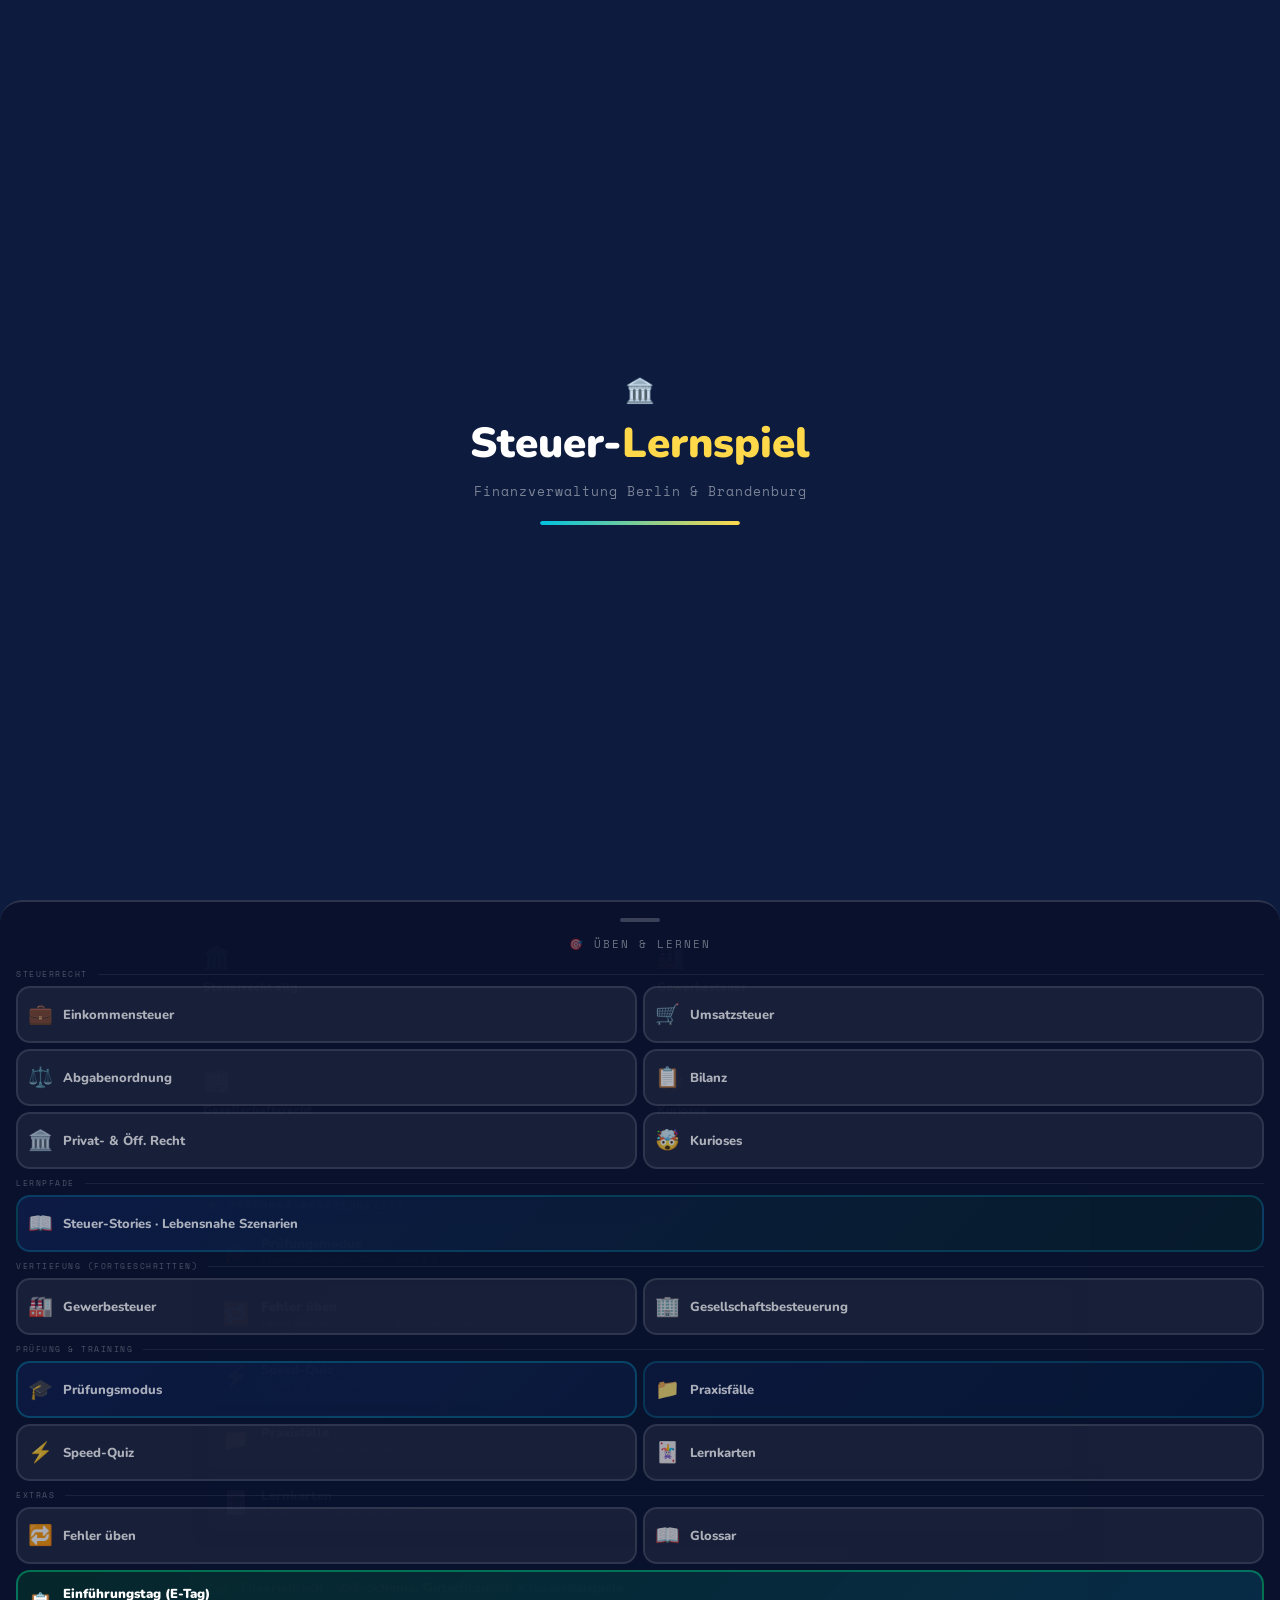
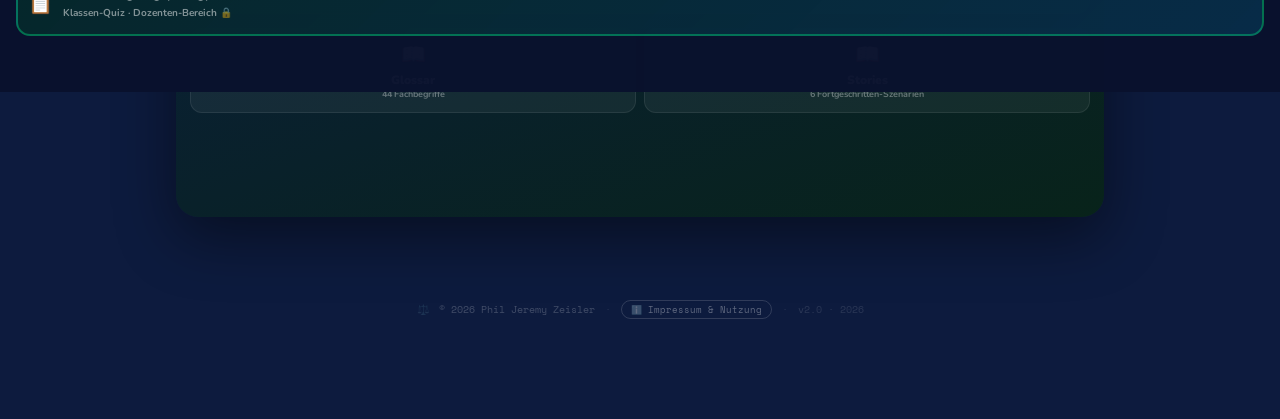
==== commit 5129e2ea: "Add files via upload" ====
--- a/index.html
+++ b/index.html
@@ -1,1126 +1,29 @@
-<DOCTYPE html>
+<!DOCTYPE html>
 <html lang="de">
 <head>
 <meta charset="UTF-8">
 <meta name="viewport" content="width=device-width, initial-scale=1.0">
+<meta name="description" content="Steuer-Lernspiel der Finanzverwaltung Berlin und Brandenburg – interaktiv Einkommensteuer, Umsatzsteuer, AO und mehr lernen. Kostenlos, ohne Login.">
+<meta name="theme-color" content="#0d1b3e">
+<meta name="apple-mobile-web-app-capable" content="yes">
+<meta name="apple-mobile-web-app-status-bar-style" content="black-translucent">
+<!-- Font preconnect for faster loading -->
+<link rel="preconnect" href="https://fonts.googleapis.com">
+<link rel="preconnect" href="https://fonts.gstatic.com" crossorigin>
+<!-- Open Graph (LinkedIn, WhatsApp, Facebook) -->
+<meta property="og:type" content="website">
+<meta property="og:title" content="Steuer-Lernspiel – Finanzverwaltung Berlin &amp; Brandenburg">
+<meta property="og:description" content="300+ Quizfragen · Prüfungsmodus · Lernkarten · Karriereinfos – Steuerrecht interaktiv lernen. Kostenlos, ohne Login.">
+<meta property="og:image" content="https://steuer-lernspiel.de/preview.png">
+<meta property="og:url" content="https://steuer-lernspiel.de">
+<!-- Twitter / X Card -->
+<meta name="twitter:card" content="summary_large_image">
+<meta name="twitter:title" content="Steuer-Lernspiel – Finanzverwaltung Berlin &amp; Brandenburg">
+<meta name="twitter:description" content="300+ Quizfragen, Prüfungsmodus, Lernkarten – Steuerrecht interaktiv lernen. Kostenlos.">
+<meta name="twitter:image" content="https://steuer-lernspiel.de/preview.png">
 <title>Steuer-Lernspiel – Finanzverwaltung Berlin/Brandenburg</title>
-<style>
-@import url('https://fonts.googleapis.com/css2?family=Nunito:wght@400;600;700;800;900&family=Space+Mono:wght@400;700&display=swap');
-:root{--navy:#0d1b3e;--blue:#1a3a8f;--cyan:#00c2e0;--yellow:#ffd94a;--green:#00c97b;--red:#ff4d6d;--orange:#ff8c42;--purple:#7b5ea7;--light:#f0f4ff;--teal:#005c36}
-*{margin:0;padding:0;box-sizing:border-box}
-body{font-family:'Nunito',sans-serif;background:var(--navy);color:#0d1b3e;min-height:100vh;overflow-x:hidden}
-body::before{content:'';position:fixed;inset:0;background-image:radial-gradient(1.5px 1.5px at 10% 15%,rgba(0,194,224,.35) 0%,transparent 100%),radial-gradient(1px 1px at 30% 60%,rgba(255,217,74,.25) 0%,transparent 100%),radial-gradient(2px 2px at 55% 25%,rgba(0,194,224,.25) 0%,transparent 100%),radial-gradient(1px 1px at 70% 75%,rgba(255,217,74,.35) 0%,transparent 100%),radial-gradient(1.5px 1.5px at 85% 40%,rgba(0,194,224,.25) 0%,transparent 100%);pointer-events:none;z-index:0}
-.wrapper{position:relative;z-index:1;max-width:960px;margin:0 auto;padding:20px 16px 60px}
-header{text-align:center;padding:24px 0 18px}
-.logo-badge{display:inline-flex;align-items:center;gap:8px;background:var(--cyan);color:var(--navy);font-family:'Space Mono',monospace;font-weight:700;font-size:11px;letter-spacing:2px;text-transform:uppercase;padding:5px 14px;border-radius:100px;margin-bottom:10px}
-header h1{font-size:clamp(22px,5vw,40px);font-weight:900;color:#fff;line-height:1.1;margin-bottom:5px}
-header h1 span{color:var(--yellow)}
-header p{color:rgba(255,255,255,.55);font-size:13px}
-.score-bar{display:flex;justify-content:space-between;align-items:center;background:rgba(255,255,255,.07);border:1px solid rgba(255,255,255,.12);border-radius:14px;padding:11px 18px;margin-bottom:16px}
-.score-item .label{font-family:'Space Mono',monospace;font-size:9px;letter-spacing:1.5px;text-transform:uppercase;color:rgba(255,255,255,.45);margin-bottom:2px}
-.score-item .value{font-size:19px;font-weight:900;color:var(--yellow)}
-/* ===== SCORE BAR – modern glassmorphism ===== */
-.score-bar{display:flex;justify-content:space-between;align-items:center;background:rgba(255,255,255,.06);backdrop-filter:blur(12px);-webkit-backdrop-filter:blur(12px);border:1px solid rgba(255,255,255,.14);border-radius:18px;padding:12px 18px;margin-bottom:16px;box-shadow:0 4px 24px rgba(0,0,0,.25)}
-.score-item{display:flex;flex-direction:column;align-items:center;gap:2px}
-.score-item .label{font-family:'Space Mono',monospace;font-size:8px;letter-spacing:2px;text-transform:uppercase;color:rgba(255,255,255,.38)}
-.score-item .value{font-size:22px;font-weight:900;color:var(--yellow);line-height:1;text-shadow:0 0 20px rgba(255,217,74,.5)}
-.score-divider{width:1px;height:36px;background:rgba(255,255,255,.1)}
-/* ===== MODE TABS (desktop) ===== */
-/* 4-col tab grid → 2 rows of 4 */
-.mode-tabs{display:grid;grid-template-columns:repeat(auto-fit,minmax(46px,1fr));gap:5px;margin-bottom:12px}
-.mode-tab{padding:9px 4px;border-radius:11px;border:2px solid rgba(255,255,255,.13);background:rgba(255,255,255,.05);color:rgba(255,255,255,.55);font-family:'Nunito',sans-serif;font-weight:700;font-size:10px;cursor:pointer;transition:all .2s;text-align:center;line-height:1.3;position:relative}
-.mode-tab:hover{border-color:var(--cyan);color:#fff}
-.mode-tab.active{background:var(--blue);border-color:var(--cyan);color:#fff;box-shadow:0 0 16px rgba(0,194,224,.22)}
-.mode-tab .ti{font-size:17px;display:block;margin-bottom:2px}
-.mode-tab.visited::after{content:'✓';position:absolute;top:4px;right:5px;font-size:8px;color:var(--green);font-weight:900;line-height:1}
-/* ===== MOBILE BOTTOM NAV (definition below near line 600) ===== */
-/* Quiz Drawer */
-.quiz-drawer-backdrop{position:fixed;inset:0;z-index:300;background:rgba(0,0,0,.55);backdrop-filter:blur(4px);opacity:0;pointer-events:none;transition:opacity .25s}
-.quiz-drawer-backdrop.open{opacity:1;pointer-events:all}
-.quiz-drawer{position:fixed;bottom:0;left:0;right:0;z-index:301;background:rgba(10,18,45,.98);border-top:2px solid rgba(255,255,255,.15);border-radius:22px 22px 0 0;padding:16px 16px calc(env(safe-area-inset-bottom,8px) + 80px);transform:translateY(100%);transition:transform .3s cubic-bezier(.34,1.1,.64,1);max-height:88vh;overflow-y:auto}
-.quiz-drawer.open{transform:translateY(0)}
-.drawer-handle{width:40px;height:4px;background:rgba(255,255,255,.2);border-radius:100px;margin:0 auto 14px;cursor:pointer}
-.drawer-title{font-size:11px;font-family:'Space Mono',monospace;letter-spacing:2px;color:rgba(255,255,255,.4);text-transform:uppercase;margin-bottom:14px;text-align:center}
-.drawer-section-label{font-size:8px;font-family:'Space Mono',monospace;color:rgba(255,255,255,.28);letter-spacing:1.5px;text-transform:uppercase;padding:2px 0 6px;display:flex;align-items:center;gap:8px}
-.drawer-section-label::after{content:'';flex:1;height:1px;background:rgba(255,255,255,.07)}
-.drawer-grid{display:grid;grid-template-columns:1fr 1fr;gap:7px;margin-bottom:4px}
-.drawer-grid-3{display:grid;grid-template-columns:1fr 1fr 1fr;gap:7px;margin-bottom:4px}
-.drawer-btn{background:rgba(255,255,255,.06);border:2px solid rgba(255,255,255,.1);border-radius:13px;padding:13px 10px;cursor:pointer;font-family:'Nunito',sans-serif;font-weight:800;font-size:12px;color:rgba(255,255,255,.65);text-align:left;transition:all .2s;display:flex;align-items:center;gap:8px;position:relative}
-.drawer-btn:hover{background:rgba(255,255,255,.1);border-color:rgba(255,255,255,.22);color:#fff;transform:translateY(-1px)}
-.drawer-btn.active{background:rgba(26,58,143,.45);border-color:var(--cyan);color:var(--cyan)}
-.drawer-btn .dbi{font-size:20px;flex-shrink:0}
-.drawer-btn-wide{grid-column:1/-1}
-.drawer-badge{position:absolute;top:7px;right:8px;background:var(--red);color:#fff;font-size:8px;font-weight:900;border-radius:100px;padding:1px 5px;font-family:'Space Mono',monospace}
-@media(max-width:640px){
-  .mode-tabs{display:none!important}
-  .wrapper{padding-bottom:90px}
-}
-/* ===== RESULT OVERLAY – modern ===== */
-.result-sc{text-align:center;padding:20px 10px;display:none}
-.result-sc.show{display:block;animation:fu .4s ease}
-.result-trophy{font-size:72px;margin-bottom:8px;animation:bounceIn .6s cubic-bezier(.34,1.56,.64,1) forwards}
-@keyframes bounceIn{0%{transform:scale(0) rotate(-10deg);opacity:0}60%{transform:scale(1.15) rotate(3deg)}100%{transform:scale(1) rotate(0);opacity:1}}
-.result-score-ring{display:inline-flex;align-items:center;justify-content:center;width:120px;height:120px;border-radius:50%;background:conic-gradient(var(--cyan) var(--pct,0%), rgba(255,255,255,.08) 0%);box-shadow:0 0 30px rgba(0,194,224,.3);margin:8px auto 14px;position:relative}
-.result-score-ring::before{content:'';position:absolute;inset:10px;border-radius:50%;background:var(--navy)}
-.result-score-inner{position:relative;z-index:1;font-size:28px;font-weight:900;color:#fff;line-height:1}
-.result-score-inner small{display:block;font-size:11px;color:rgba(255,255,255,.5);font-family:'Space Mono',monospace}
-.result-title{font-size:17px;font-weight:900;color:var(--navy);margin-bottom:4px}
-.result-msg{font-size:13px;color:#666;font-weight:600;margin-bottom:20px;line-height:1.5}
-.result-actions{display:flex;gap:10px;justify-content:center;flex-wrap:wrap}
-.mode-select{display:none}
-.game-area{background:#fff;border-radius:22px;padding:22px;box-shadow:0 20px 60px rgba(0,0,0,.4)}
-.game-area.etag-mode{background:linear-gradient(160deg,#08152e,#0d2b5e 60%,#09281a);padding:16px}
-.game-area.karriere-mode{background:linear-gradient(160deg,#08152e,#0a1f3a 60%,#08231a);padding:16px}
-.game-area.basics-dark-mode{background:linear-gradient(160deg,#08152e,#0a1f3a 60%,#08231a);padding:16px}
-/* sub-tabs */
-.sub-tabs{display:flex;gap:8px;margin-bottom:18px;flex-wrap:wrap}
-.sub-tab{flex:1;min-width:140px;padding:10px;border-radius:10px;border:2px solid #e0e8f5;background:var(--light);color:#666;font-family:'Nunito',sans-serif;font-weight:800;font-size:13px;cursor:pointer;transition:all .2s;text-align:center}
-.sub-tab:hover{border-color:var(--blue);color:var(--navy)}
-.sub-tab.active{background:var(--navy);border-color:var(--navy);color:#fff}
-/* shared quiz elements */
-.sec-title{font-size:15px;font-weight:800;color:var(--navy);margin-bottom:13px;display:flex;align-items:center;gap:7px;flex-wrap:wrap}
-.pill{font-size:10px;background:var(--blue);color:#fff;padding:2px 8px;border-radius:100px;font-family:'Space Mono',monospace}
-.prog-lbl{text-align:right;font-size:11px;color:#bbb;font-family:'Space Mono',monospace;margin-bottom:3px}
-.prog-wrap{background:#e8ecf5;border-radius:100px;height:7px;margin-bottom:18px;overflow:hidden}
-.prog-fill{height:100%;background:linear-gradient(90deg,var(--cyan),var(--blue));border-radius:100px;transition:width .4s ease}
-.item-card{display:flex;align-items:center;gap:14px;background:var(--navy);color:#fff;border-radius:14px;padding:14px 20px;margin-bottom:16px;box-shadow:0 6px 20px rgba(13,27,62,.28)}
-.item-card .ii{font-size:34px;flex-shrink:0}
-.item-card .in{font-size:17px;font-weight:800}
-.item-card .is{font-size:12px;opacity:.65;font-weight:600;margin-top:2px}
-.choices-grid{display:grid;grid-template-columns:1fr 1fr;gap:7px}
-@media(max-width:400px){.choices-grid{grid-template-columns:1fr}}
-.choice-btn{padding:10px 12px;border-radius:11px;border:2px solid #e8ecf5;background:var(--light);cursor:pointer;font-family:'Nunito',sans-serif;font-weight:700;font-size:12px;color:var(--navy);text-align:left;transition:all .18s;line-height:1.3}
-.choice-btn:hover:not(:disabled){border-color:var(--blue);background:#e0e8fa;transform:translateY(-1px)}
-.choice-btn.correct{background:#e8fff5;border-color:var(--green);color:#005c36;box-shadow:0 0 0 3px rgba(0,201,123,.2)}
-.choice-btn.wrong{background:#fff0f3;border-color:var(--red);color:#b0002a}
-.choice-btn .ct{display:block;font-size:12px}
-.choice-btn .cs{display:block;font-size:10px;font-weight:600;color:#999;margin-top:1px}
-/* UST */
-.ust-choices{display:grid;grid-template-columns:1fr 1fr 1fr;gap:9px}
-@media(max-width:480px){.ust-choices{grid-template-columns:1fr}}
-.ust-btn{padding:16px 8px;border-radius:13px;border:2px solid;cursor:pointer;font-family:'Nunito',sans-serif;font-weight:900;font-size:20px;text-align:center;transition:all .18s}
-.ust-btn:hover:not(:disabled){transform:scale(1.04)}
-.ust-btn:disabled{opacity:.5;cursor:not-allowed}
-.ust-btn-0{border-color:#c0d4ff;background:#eef3ff;color:#1a3a8f}
-.ust-btn-7{border-color:#b7f5dc;background:#eafff5;color:#006644}
-.ust-btn-19{border-color:#ffd6a0;background:#fff5e8;color:#8a4000}
-.ust-btn.ca{transform:scale(1.06);box-shadow:0 0 0 4px currentColor}
-.ust-lbl{font-size:11px;font-weight:700;opacity:.7;margin-top:2px}
-/* WK */
-.wk-card{background:var(--navy);color:#fff;border-radius:14px;padding:16px 20px;margin-bottom:14px;display:flex;align-items:center;gap:14px;box-shadow:0 6px 20px rgba(13,27,62,.25)}
-.wk-card .wi{font-size:34px;flex-shrink:0}
-.wk-card .wn{font-size:16px;font-weight:800;margin-bottom:2px}
-.wk-card .wd{font-size:12px;color:rgba(255,255,255,.62);font-weight:600}
-.info-bar{background:var(--light);border-left:4px solid var(--blue);padding:10px 14px;border-radius:0 9px 9px 0;font-size:12px;color:#444;margin-bottom:13px;line-height:1.55}
-.wk-btns{display:flex;gap:9px}
-.wk-btn{flex:1;padding:13px;border-radius:11px;border:2px solid;cursor:pointer;font-family:'Nunito',sans-serif;font-weight:800;font-size:13px;transition:all .18s}
-.wk-btn.yb{border-color:var(--green);background:#e8fff5;color:#006644}
-.wk-btn.nb{border-color:var(--red);background:#fff0f3;color:#b0002a}
-.wk-btn:hover:not(:disabled){transform:scale(1.03)}
-.wk-btn:disabled{opacity:.5;cursor:not-allowed}
-.wk-btn.ca{box-shadow:0 0 0 3px currentColor;transform:scale(1.05)}
-/* Bilanz */
-.bz-choices{display:flex;gap:9px}
-.bz-btn{flex:1;padding:14px 10px;border-radius:12px;border:2px solid;cursor:pointer;font-family:'Nunito',sans-serif;font-weight:800;font-size:13px;text-align:center;transition:all .18s;line-height:1.4}
-.bz-btn:hover:not(:disabled){transform:scale(1.03)}
-.bz-btn:disabled{opacity:.5;cursor:not-allowed}
-.bz-av{border-color:#c0d4ff;background:#eef3ff;color:#1a3a8f}
-.bz-uv{border-color:#ffd6a0;background:#fff5e8;color:#8a4000}
-.bz-btn.ca{box-shadow:0 0 0 3px currentColor;transform:scale(1.05)}
-/* Buchung */
-.buch-grid{display:flex;flex-direction:column;gap:8px}
-.buch-btn{padding:12px 16px;border-radius:11px;border:2px solid #e8ecf5;background:var(--light);cursor:pointer;font-family:'Nunito',sans-serif;font-weight:700;font-size:12px;color:var(--navy);text-align:left;transition:all .18s;line-height:1.5}
-.buch-btn:hover:not(:disabled){border-color:var(--blue);background:#e0e8fa}
-.buch-btn.correct{background:#e8fff5;border-color:var(--green);color:#005c36}
-.buch-btn.wrong{background:#fff0f3;border-color:var(--red);color:#b0002a}
-.buch-sol{font-weight:900;font-size:13px}
-/* AO + Recht grid */
-.ao-grid{display:grid;grid-template-columns:1fr 1fr;gap:8px}
-@media(max-width:500px){.ao-grid{grid-template-columns:1fr}}
-/* Wahr/Falsch (Kurioses) */
-.wf-choices{display:flex;gap:12px;margin-top:4px}
-.wf-btn{flex:1;padding:18px 12px;border-radius:13px;border:2px solid;cursor:pointer;font-family:'Nunito',sans-serif;font-weight:900;font-size:18px;text-align:center;transition:all .18s}
-.wf-btn:hover:not(:disabled){transform:scale(1.04)}
-.wf-btn:disabled{opacity:.55;cursor:not-allowed}
-.wf-wahr{border-color:#b7f5dc;background:#eafff5;color:#006644}
-.wf-falsch{border-color:#ffd6a0;background:#fff5e8;color:#8a4000}
-.wf-btn.ca{box-shadow:0 0 0 4px currentColor;transform:scale(1.06)}
-/* Feedback */
-.fb{margin-top:14px;padding:13px 16px;border-radius:11px;font-weight:700;font-size:13px;line-height:1.55;display:none}
-.fb.show{display:block;animation:fu .3s ease}
-.fb.correct{background:#e8fff5;color:#005c36;border:2px solid var(--green)}
-.fb.wrong{background:#fff0f3;color:#b0002a;border:2px solid var(--red)}
-@keyframes fu{from{opacity:0;transform:translateY(6px)}to{opacity:1;transform:translateY(0)}}
-.next-btn{display:none;width:100%;margin-top:12px;padding:14px;border-radius:11px;border:none;background:linear-gradient(135deg,var(--blue),#2255cc);color:#fff;font-family:'Nunito',sans-serif;font-weight:800;font-size:14px;cursor:pointer;transition:all .2s}
-.next-btn.show{display:block;animation:fu .3s ease}
-.next-btn:hover{transform:translateY(-2px);box-shadow:0 8px 20px rgba(26,58,143,.38)}
-/* Mobile sticky answer feedback at bottom */
-#mobile-fb-bar{display:none;position:fixed;bottom:66px;left:0;right:0;z-index:600;padding:10px 14px 12px;background:rgba(255,255,255,.99);backdrop-filter:blur(12px);-webkit-backdrop-filter:blur(12px);border-top:3px solid #e0e8f5;animation:fu .25s ease;box-shadow:0 -4px 24px rgba(0,0,0,.1)}
-#mobile-fb-inner{border-radius:12px;padding:12px 14px;font-weight:700;font-size:12.5px;line-height:1.6;margin-bottom:10px;max-height:120px;overflow-y:auto}
-#mobile-fb-inner.correct{background:#e8fff5;border:2px solid var(--green);color:#004d28}
-#mobile-fb-inner.wrong{background:#fff0f3;border:2px solid var(--red);color:#7a001e}
-#mobile-fb-result{font-size:15px;font-weight:900;margin-bottom:5px;letter-spacing:.3px}
-#mobile-fb-next{width:100%;padding:14px;border-radius:11px;border:none;background:linear-gradient(135deg,var(--blue),#2255cc);color:#fff;font-family:'Nunito',sans-serif;font-weight:900;font-size:15px;cursor:pointer;box-shadow:0 4px 14px rgba(26,58,143,.35)}
-@media(min-width:769px){#mobile-fb-bar{display:none!important}}
-/* Topic Banner */
-.topic-banner{border-radius:16px;padding:14px 16px 12px;margin-bottom:14px;position:relative;overflow:hidden}
-.topic-banner::after{content:'';position:absolute;right:-20px;bottom:-20px;width:100px;height:100px;border-radius:50%;background:rgba(255,255,255,.06);pointer-events:none}
-.tbanner-row1{display:flex;align-items:center;gap:12px;margin-bottom:8px}
-.tbanner-icon{font-size:26px;line-height:1;flex-shrink:0}
-.tbanner-title{font-size:15px;font-weight:900;color:#fff;line-height:1.2}
-.tbanner-sub{font-size:10px;font-family:'Space Mono',monospace;color:rgba(255,255,255,.45);letter-spacing:.5px;margin-top:2px}
-.tbanner-desc{font-size:12px;color:rgba(255,255,255,.7);line-height:1.55;font-weight:600;margin-bottom:9px}
-.tbanner-chips{display:flex;flex-wrap:wrap;gap:5px}
-.tbanner-chip{background:rgba(255,255,255,.14);border:1px solid rgba(255,255,255,.22);border-radius:100px;padding:3px 9px;font-size:10px;color:rgba(255,255,255,.85);font-weight:700}
-
-/* Result */
-.result-sc{text-align:center;padding:14px 0;display:none}
-.result-sc.show{display:block;animation:fu .4s ease}
-.rt{font-size:56px;margin-bottom:8px}
-.rs{font-size:44px;font-weight:900;color:var(--navy);margin-bottom:5px}
-.rs span{color:var(--blue)}
-.rm{font-size:14px;color:#555;margin-bottom:18px;font-weight:600}
-.restart-btn{padding:13px 34px;border-radius:100px;border:none;background:var(--yellow);color:var(--navy);font-family:'Nunito',sans-serif;font-weight:800;font-size:14px;cursor:pointer;transition:all .2s}
-.restart-btn:hover{transform:scale(1.05);box-shadow:0 8px 20px rgba(255,217,74,.45)}
-/* ===== BASICS / KARRIERE ===== */
-.basics,.karriere{color:var(--navy)}
-.basics-hero{background:linear-gradient(135deg,var(--navy),var(--blue));color:#fff;border-radius:16px;padding:22px;margin-bottom:18px;text-align:center}
-.basics-hero h2{font-size:19px;font-weight:900;margin-bottom:5px}
-.basics-hero p{opacity:.65;font-size:12px}
-.bsec{font-size:14px;font-weight:900;color:var(--navy);margin:16px 0 10px;display:flex;align-items:center;gap:6px}
-.bsec::after{content:'';flex:1;height:1px;background:#e0e8f5;margin-left:6px}
-.sbar-row{margin-bottom:9px}
-.sbar-lbl{display:flex;justify-content:space-between;font-size:12px;font-weight:700;color:#444;margin-bottom:3px}
-.sbar-lbl span{color:var(--blue);font-family:'Space Mono',monospace;font-size:11px}
-.sbar-track{background:#e0e8f5;border-radius:100px;height:8px;overflow:hidden}
-.sbar-fill{height:100%;border-radius:100px}
-/* facts grid */
-.facts-grid{display:grid;grid-template-columns:1fr 1fr;gap:10px;margin-bottom:16px}
-@media(max-width:560px){.facts-grid{grid-template-columns:1fr}}
-.fact-card{background:var(--light);border:2px solid #dde5f5;border-radius:13px;padding:14px;cursor:pointer;transition:all .2s;user-select:none}
-.fact-card:hover{border-color:var(--cyan);transform:translateY(-1px)}
-.fact-card.open{border-color:var(--blue);background:#e8eeff}
-.fact-icon{font-size:26px;margin-bottom:6px;display:block}
-.fact-title{font-size:13px;font-weight:900;color:var(--navy);margin-bottom:4px}
-.fact-preview{font-size:12px;color:#666;font-weight:600}
-.fact-detail{font-size:12px;color:#333;line-height:1.6;margin-top:8px;padding-top:8px;border-top:1px solid #c8d8f0;display:none;font-weight:600}
-.fact-card.open .fact-detail{display:block;animation:fu .2s ease}
-/* tax types */
-.tax-grid{display:grid;grid-template-columns:1fr 1fr 1fr;gap:8px;margin-bottom:8px}
-@media(max-width:500px){.tax-grid{grid-template-columns:1fr 1fr}}
-.tax-card{background:var(--light);border:2px solid #dde5f5;border-radius:11px;padding:11px;text-align:center;font-size:12px;font-weight:700;color:var(--navy)}
-.tax-card .tci{font-size:22px;display:block;margin-bottom:4px}
-.tax-card .tcn{font-size:12px;font-weight:800}
-.tax-card .tcs{font-size:10px;color:#888;font-weight:600;margin-top:2px}
-.tarif-row{display:flex;justify-content:space-between;align-items:center;border-radius:8px;padding:9px 13px;margin-bottom:4px;font-size:13px;font-weight:700}
-.tarif-rate{font-family:'Space Mono',monospace;font-size:14px;font-weight:700}
-.el{display:flex;flex-direction:column;gap:5px}
-.el-row{display:flex;gap:7px;align-items:flex-start;font-size:12px;font-weight:700;color:#333}
-.ep{background:#e8ecf5;color:var(--navy);font-family:'Space Mono',monospace;font-size:10px;padding:2px 6px;border-radius:5px;flex-shrink:0;margin-top:1px}
-.ust-info-cards{display:grid;grid-template-columns:1fr 1fr 1fr;gap:9px;margin-top:10px}
-@media(max-width:500px){.ust-info-cards{grid-template-columns:1fr}}
-.uic{border-radius:11px;padding:12px;text-align:center;font-size:11px}
-.uic .un{font-size:24px;font-weight:900}
-.uic .ul{font-size:10px;font-weight:700;opacity:.7;margin-bottom:6px}
-.uic .ue{line-height:1.7;text-align:left}
-.uic-0{background:#eef3ff;color:var(--blue);border:2px solid #c0d4ff}
-.uic-7{background:#eafff5;color:#006644;border:2px solid #b7f5dc}
-.uic-19{background:#fff5e8;color:#8a4000;border:2px solid #ffd6a0}
-.hl{background:linear-gradient(135deg,#fff8e1,#fff3cd);border:2px solid var(--yellow);border-radius:11px;padding:13px 16px;font-size:12px;font-weight:700;color:var(--navy);line-height:1.6;margin-top:10px}
-.new26{background:var(--yellow);color:var(--navy);font-family:'Space Mono',monospace;font-size:9px;padding:1px 5px;border-radius:3px;vertical-align:middle;margin-left:3px;font-weight:800}
-.wf-grid{display:grid;grid-template-columns:1fr 1fr;gap:6px}
-.wf-item{background:#fff;border:2px solid #e8ecf5;border-radius:8px;padding:8px 10px;font-size:11px;font-weight:700;color:var(--navy)}
-.wf-item .wfi{font-size:16px;display:block;margin-bottom:2px}
-.wf-item .wfp{font-family:'Space Mono',monospace;font-size:10px;color:var(--blue)}
-.two-col{display:grid;grid-template-columns:1fr 1fr;gap:13px;margin-bottom:14px}
-@media(max-width:580px){.two-col{grid-template-columns:1fr}}
-.bc{background:var(--light);border-radius:14px;padding:16px;border:2px solid #dde5f5}
-.bc h3{font-size:13px;font-weight:900;color:var(--navy);margin-bottom:11px;display:flex;align-items:center;gap:6px}
-/* Karriere specific */
-.karriere-badge{font-size:10px;padding:2px 9px;border-radius:100px;font-family:'Space Mono',monospace;font-weight:700;display:inline-block;margin-bottom:10px;letter-spacing:1px}
-.karriere-item{font-size:12px;font-weight:700;color:#333;padding:6px 0;border-bottom:1px solid rgba(0,0,0,.06);line-height:1.5}
-.karriere-item:last-child{border-bottom:none}
-.karriere-item b{color:var(--navy)}
-.timeline{display:flex;flex-direction:column;gap:0;margin-bottom:16px}
-.tl-step{display:flex;gap:14px;position:relative}
-.tl-dot{display:flex;flex-direction:column;align-items:center;flex-shrink:0}
-.tl-circle{width:34px;height:34px;border-radius:50%;display:flex;align-items:center;justify-content:center;font-size:16px;font-weight:900;flex-shrink:0}
-.tl-line{width:2px;background:#dde5f5;flex:1;min-height:20px;margin:3px 0}
-.tl-body{padding:0 0 18px 0}
-.tl-title{font-size:13px;font-weight:900;color:var(--navy);margin-bottom:2px}
-.tl-sub{font-size:11px;color:#666;font-weight:700;line-height:1.5}
-.tl-badge{font-size:9px;font-family:'Space Mono',monospace;background:var(--blue);color:#fff;padding:1px 7px;border-radius:100px;display:inline-block;margin-top:3px}
-.req-grid{display:grid;grid-template-columns:1fr 1fr;gap:8px;margin-bottom:16px}
-@media(max-width:500px){.req-grid{grid-template-columns:1fr}}
-.req-item{background:var(--light);border:2px solid #dde5f5;border-radius:10px;padding:11px;font-size:12px;font-weight:700;color:#333;display:flex;gap:8px;align-items:flex-start}
-.req-icon{font-size:20px;flex-shrink:0}
-.req-text b{color:var(--navy);display:block;margin-bottom:2px;font-size:12px}
-.finanzamt-grid{display:grid;grid-template-columns:1fr 1fr 1fr;gap:7px;margin-bottom:14px}
-@media(max-width:520px){.finanzamt-grid{grid-template-columns:1fr 1fr}}
-.fa-card{background:var(--light);border:2px solid #dde5f5;border-radius:9px;padding:9px 11px;font-size:11px;font-weight:700;color:var(--navy);text-align:center}
-.fa-card .fai{font-size:18px;display:block;margin-bottom:3px}
-.fa-acc-wrap{border-radius:13px;overflow:visible;margin-bottom:4px}
-.fa-acc-btn{width:100%;background:linear-gradient(135deg,#001828,#003060);border:2px solid #2a5a9a;border-radius:13px;padding:11px 15px;display:flex;align-items:center;justify-content:space-between;cursor:pointer;font-family:'Nunito',sans-serif;transition:border-color .2s}
-.fa-acc-btn:hover{border-color:#5a9aee}
-.fa-acc-btn-bb{background:linear-gradient(135deg,#002818,#004830);border-color:#2a7a50}
-.fa-acc-btn-bb:hover{border-color:#4aaa78}
-.fa-acc-left{display:flex;align-items:center;gap:10px}
-.fa-acc-icon{font-size:20px;flex-shrink:0}
-.fa-acc-name{display:block;font-size:13px;font-weight:900;color:#fff;text-align:left}
-.fa-acc-sub{display:block;font-size:10px;color:rgba(255,255,255,.45);font-family:'Space Mono',monospace;text-align:left;margin-top:1px}
-.fa-acc-arrow{font-size:13px;color:rgba(255,255,255,.4);transition:transform .25s;flex-shrink:0}
-.fa-acc-body{padding:12px;background:rgba(0,20,60,.5);border:2px solid rgba(0,194,224,.2);border-top:none;border-radius:0 0 13px 13px;margin-top:-2px}
-.fa-acc-btn-bb+.fa-acc-body{background:rgba(0,40,20,.5);border-color:rgba(0,201,123,.2)}
-.fa-acc-label{font-size:10px;font-weight:800;color:rgba(255,255,255,.4);margin-bottom:7px;letter-spacing:.5px;text-transform:uppercase}
-.benefits-grid{display:grid;grid-template-columns:1fr 1fr;gap:8px;margin-bottom:16px}
-@media(max-width:480px){.benefits-grid{grid-template-columns:1fr}}
-.benefit-card{background:linear-gradient(135deg,#eef3ff,#e0eaff);border:2px solid #c0d4ff;border-radius:11px;padding:12px;font-size:12px;font-weight:700;color:var(--navy)}
-.benefit-card .bi{font-size:22px;margin-bottom:5px;display:block}
-.benefit-card .bt{font-size:12px;font-weight:900;color:var(--navy);margin-bottom:3px}
-.benefit-card .bs{font-size:11px;color:#666;font-weight:600;line-height:1.4}
-/* ===== SPLASH SCREEN ===== */
-#splash{position:fixed;inset:0;z-index:9999;background:var(--navy);display:flex;flex-direction:column;align-items:center;justify-content:center;gap:14px;transition:opacity .6s ease,transform .6s ease}
-#splash.hide{opacity:0;transform:scale(1.04);pointer-events:none}
-.splash-logo{font-size:64px;animation:splashBounce .8s cubic-bezier(.34,1.56,.64,1) both}
-@keyframes splashBounce{0%{transform:scale(0) rotate(-15deg);opacity:0}100%{transform:scale(1) rotate(0);opacity:1}}
-.splash-title{font-size:clamp(24px,6vw,42px);font-weight:900;color:#fff;text-align:center;line-height:1.1}
-.splash-title span{color:var(--yellow)}
-.splash-sub{font-size:13px;color:rgba(255,255,255,.45);font-family:'Space Mono',monospace;letter-spacing:1px}
-.splash-bar-wrap{width:200px;height:4px;background:rgba(255,255,255,.1);border-radius:100px;overflow:hidden;margin-top:6px}
-.splash-bar-fill{height:100%;background:linear-gradient(90deg,var(--cyan),var(--yellow));border-radius:100px;animation:splashLoad 2s ease forwards}
-@keyframes splashLoad{from{width:0}to{width:100%}}
-/* ===== STREAK FIRE ===== */
-@keyframes firePulse{0%,100%{text-shadow:0 0 8px #ff8c00,0 0 20px #ff4500;transform:scale(1)}50%{text-shadow:0 0 16px #ff8c00,0 0 40px #ff4500,0 0 60px rgba(255,69,0,.4);transform:scale(1.15)}}
-.streak-hot{animation:firePulse 1s ease-in-out infinite;color:#ff8c00 !important}
-/* ===== BADGE TOAST ===== */
-#badge-toast{position:fixed;bottom:100px;left:50%;transform:translateX(-50%) translateY(20px);z-index:8000;background:linear-gradient(135deg,#1a1a2e,#16213e);border:2px solid var(--yellow);border-radius:16px;padding:14px 20px;display:flex;align-items:center;gap:12px;opacity:0;transition:all .4s cubic-bezier(.34,1.56,.64,1);pointer-events:none;min-width:260px;box-shadow:0 10px 40px rgba(0,0,0,.5)}
-#badge-toast.show{opacity:1;transform:translateX(-50%) translateY(0)}
-.bt-icon{font-size:32px;flex-shrink:0;animation:splashBounce .5s ease both}
-.bt-body .bt-title{font-size:10px;font-family:'Space Mono',monospace;letter-spacing:2px;color:var(--yellow);text-transform:uppercase}
-.bt-body .bt-name{font-size:14px;font-weight:900;color:#fff;margin-top:2px}
-.bt-body .bt-desc{font-size:11px;color:rgba(255,255,255,.55);font-weight:600}
-/* ===== HIGHSCORE CHIP ===== */
-.hs-chip{display:inline-flex;align-items:center;gap:5px;background:linear-gradient(135deg,rgba(255,217,74,.15),rgba(255,217,74,.08));border:1px solid rgba(255,217,74,.35);border-radius:100px;padding:3px 10px;font-size:10px;font-family:'Space Mono',monospace;color:var(--yellow);font-weight:700;margin-left:8px}
-/* ===== § MEMORY GAME ===== */
-.para-quote{background:linear-gradient(135deg,var(--navy),#1a3a8f);color:#fff;border-radius:18px;padding:22px 20px;margin-bottom:20px;position:relative;overflow:hidden}
-.para-quote::before{content:'❝';position:absolute;top:-10px;left:12px;font-size:80px;opacity:.08;font-family:Georgia,serif;line-height:1}
-.para-quote-label{font-family:'Space Mono',monospace;font-size:9px;letter-spacing:2px;color:var(--cyan);text-transform:uppercase;margin-bottom:8px}
-.para-quote-text{font-size:14px;font-weight:700;line-height:1.65;color:#fff}
-.para-quote-hint{font-size:11px;color:rgba(255,255,255,.45);margin-top:10px;font-weight:600}
-.para-grid{display:grid;grid-template-columns:1fr 1fr;gap:10px;margin-bottom:12px}
-@media(max-width:480px){.para-grid{grid-template-columns:1fr}}
-.para-card{background:var(--light);border:2px solid #dde5f5;border-radius:14px;padding:14px 16px;cursor:pointer;transition:all .2s;text-align:left;font-family:'Nunito',sans-serif}
-.para-card:hover:not(:disabled){border-color:var(--cyan);background:#e8f8ff;transform:translateY(-2px);box-shadow:0 6px 20px rgba(0,194,224,.15)}
-.para-card:disabled{cursor:not-allowed}
-.para-card .pc-para{font-size:22px;font-weight:900;color:var(--navy);font-family:'Space Mono',monospace;margin-bottom:4px}
-.para-card .pc-law{font-size:10px;font-weight:700;color:#888;font-family:'Space Mono',monospace;text-transform:uppercase;letter-spacing:1px}
-.para-card .pc-name{font-size:12px;font-weight:800;color:var(--navy);margin-top:2px}
-.para-card.correct{background:#e8fff5;border-color:var(--green);transform:scale(1.03);box-shadow:0 0 0 3px rgba(0,201,123,.25)}
-.para-card.wrong{background:#fff0f3;border-color:var(--red);animation:shake .4s ease}
-.para-card.dim{opacity:.35;pointer-events:none}
-@keyframes shake{0%,100%{transform:translateX(0)}20%,60%{transform:translateX(-6px)}40%,80%{transform:translateX(6px)}}
-.para-streak{display:flex;gap:6px;justify-content:center;flex-wrap:wrap;margin-bottom:14px}
-.para-streak-dot{width:10px;height:10px;border-radius:50%;background:#e0e8f5;transition:all .3s}
-.para-streak-dot.done{background:var(--green)}
-.para-streak-dot.current{background:var(--cyan);box-shadow:0 0 8px rgba(0,194,224,.6);animation:pulse 1s ease-in-out infinite}
-@keyframes pulse{0%,100%{transform:scale(1)}50%{transform:scale(1.4)}}
-.para-timer{font-family:'Space Mono',monospace;font-size:13px;font-weight:700;color:var(--yellow);text-align:center;margin-bottom:10px}
-.para-timer.danger{color:var(--red);animation:firePulse .6s ease-in-out infinite}
-.para-xp{font-size:11px;font-family:'Space Mono',monospace;background:rgba(255,217,74,.15);border:1px solid rgba(255,217,74,.3);border-radius:100px;padding:2px 10px;color:var(--yellow);display:inline-block}
-/* ===== ⚡ GEGEN DIE ZEIT ===== */
-.speed-hero{background:linear-gradient(135deg,#1a0530,#3d0a6b);border-radius:18px;padding:22px 20px;margin-bottom:18px;text-align:center;position:relative;overflow:hidden}
-.speed-hero::after{content:'⚡';position:absolute;right:-10px;bottom:-20px;font-size:100px;opacity:.06;transform:rotate(-15deg)}
-.speed-hero h2{color:#fff;margin:0 0 6px;font-size:20px}
-.speed-hero p{color:rgba(255,255,255,.55);margin:0;font-size:12px;font-weight:700}
-.speed-sub-tabs{display:grid;grid-template-columns:1fr 1fr;gap:8px;margin-bottom:18px}
-.speed-sub-btn{padding:16px 10px;border-radius:14px;border:2px solid #dde5f5;background:var(--light);cursor:pointer;font-family:'Nunito',sans-serif;font-weight:800;font-size:13px;color:var(--navy);transition:all .2s;text-align:center}
-.speed-sub-btn:hover{border-color:var(--cyan);background:#e8f8ff;transform:translateY(-2px)}
-.speed-sub-btn .ssbi{font-size:32px;display:block;margin-bottom:6px}
-.speed-sub-btn .ssbt{font-size:13px;font-weight:900;color:var(--navy)}
-.speed-sub-btn .ssbs{font-size:10px;color:#888;margin-top:3px;font-family:'Space Mono',monospace}
-.speed-ring-wrap{position:relative;width:72px;height:72px;flex-shrink:0}
-.speed-ring{transform:rotate(-90deg)}
-.speed-ring-bg{fill:none;stroke:rgba(255,255,255,.1);stroke-width:6}
-.speed-ring-fill{fill:none;stroke-width:6;stroke-linecap:round;transition:stroke-dashoffset .9s linear,stroke .3s}
-.speed-ring-num{position:absolute;inset:0;display:flex;align-items:center;justify-content:center;font-size:20px;font-weight:900;font-family:'Space Mono',monospace;color:#fff}
-.bsatz-scenario{background:linear-gradient(135deg,#0d1b3e,#1a3a8f);border-radius:14px;padding:16px 18px;margin-bottom:14px}
-.bsatz-scenario-label{font-size:9px;font-family:'Space Mono',monospace;letter-spacing:2px;color:var(--cyan);text-transform:uppercase;margin-bottom:6px}
-.bsatz-scenario-text{font-size:14px;font-weight:800;color:#fff;line-height:1.6}
-.bsatz-amount{display:inline-block;background:rgba(255,217,74,.2);border:1px solid rgba(255,217,74,.4);border-radius:100px;padding:2px 10px;font-family:'Space Mono',monospace;font-size:12px;color:var(--yellow);margin-top:6px}
-.bsatz-options{display:flex;flex-direction:column;gap:8px;margin-bottom:12px}
-.bsatz-btn{background:var(--light);border:2px solid #dde5f5;border-radius:12px;padding:12px 14px;cursor:pointer;font-family:'Space Mono',monospace;font-size:11px;font-weight:700;color:var(--navy);text-align:left;transition:all .2s;line-height:1.6;width:100%}
-.bsatz-btn:hover:not(:disabled){border-color:var(--blue);background:#e8efff;transform:translateX(3px)}
-.bsatz-btn.correct{background:#e8fff5;border-color:var(--green);color:#005c36}
-.bsatz-btn.wrong{background:#fff0f3;border-color:var(--red);animation:shake .35s ease}
-.bsatz-btn.dim{opacity:.3;pointer-events:none}
-.bsatz-btn .bsatz-label{font-size:9px;text-transform:uppercase;letter-spacing:1px;color:#aaa;display:block;margin-bottom:3px;font-family:'Nunito',sans-serif;font-weight:800}
-.speed-hdr{display:flex;align-items:center;gap:14px;margin-bottom:12px}
-.speed-hdr-info{flex:1}
-.speed-hdr-q{font-size:13px;font-weight:900;color:var(--navy)}
-.speed-hdr-score{font-size:11px;font-family:'Space Mono',monospace;color:var(--yellow);margin-top:2px}
-.combo-flash{position:fixed;top:50%;left:50%;transform:translate(-50%,-50%) scale(0);z-index:7000;font-size:48px;font-weight:900;color:var(--yellow);text-shadow:0 0 30px rgba(255,217,74,.8);pointer-events:none;transition:transform .15s cubic-bezier(.34,1.56,.64,1),opacity .3s}
-.combo-flash.show{transform:translate(-50%,-50%) scale(1)}
-/* ===== BEWERBUNGS-CHECKLISTE ===== */
-.cl-section{margin-bottom:18px}
-.cl-title{font-size:12px;font-weight:900;color:var(--navy);margin-bottom:8px;display:flex;align-items:center;gap:6px}
-.cl-item{display:flex;align-items:flex-start;gap:10px;padding:9px 12px;border-radius:10px;background:var(--light);border:2px solid #dde5f5;margin-bottom:5px;cursor:pointer;transition:all .2s;user-select:none}
-.cl-item.done{background:#e8fff5;border-color:var(--green)}
-.cl-item.done .cl-box{background:var(--green);border-color:var(--green)}
-.cl-item.done .cl-box::after{content:"✓";color:#fff;font-size:11px;font-weight:900;position:absolute;top:50%;left:50%;transform:translate(-50%,-50%)}
-.cl-item.done .cl-text{color:#666;text-decoration:line-through}
-.cl-item.optional{border-style:dashed}
-.cl-box{width:20px;height:20px;border-radius:5px;border:2px solid #c0d0e8;background:#fff;flex-shrink:0;position:relative;margin-top:1px;transition:all .2s}
-.cl-text{font-size:12px;font-weight:700;color:var(--navy);line-height:1.4;flex:1}
-.cl-sub{font-size:10px;color:#888;font-weight:600;margin-top:2px}
-.cl-badge{font-size:9px;font-family:'Space Mono',monospace;padding:1px 6px;border-radius:100px;font-weight:700;margin-left:4px}
-.cl-progress{height:5px;background:#e0e8f5;border-radius:100px;margin-bottom:12px;overflow:hidden}
-.cl-prog-fill{height:100%;background:linear-gradient(90deg,var(--cyan),var(--green));border-radius:100px;transition:width .4s ease}
-.badge-grid{display:grid;grid-template-columns:repeat(4,1fr);gap:10px;margin-bottom:16px}
-@media(max-width:480px){.badge-grid{grid-template-columns:repeat(3,1fr)}}
-.badge-item{background:var(--light);border:2px solid #dde5f5;border-radius:14px;padding:12px 8px;text-align:center;transition:all .2s}
-.badge-item.earned{background:linear-gradient(135deg,#fff8e1,#fff3cd);border-color:var(--yellow);box-shadow:0 4px 16px rgba(255,217,74,.25)}
-/* ===== FLASHCARD MODE ===== */
-.fc-sub-tabs{display:flex;gap:8px;margin-bottom:16px;flex-wrap:wrap}
-.fc-sub-tab{flex:1;min-width:80px;padding:9px 8px;border-radius:10px;border:2px solid #e0e8f5;background:var(--light);color:#666;font-family:'Nunito',sans-serif;font-weight:800;font-size:11px;cursor:pointer;transition:all .2s;text-align:center}
-.fc-sub-tab.active{background:var(--navy);border-color:var(--navy);color:#fff}
-/* Card container - no absolute positioning, height = content */
-.fc-card{border-radius:20px;padding:26px 22px;width:100%;box-sizing:border-box;cursor:pointer;transition:transform .18s,box-shadow .18s;margin-bottom:14px;user-select:none}
-.fc-card:active{transform:scale(.98)}
-.fc-card-front{background:linear-gradient(135deg,var(--navy),#1a3a8f);color:#fff;text-align:center;box-shadow:0 8px 32px rgba(13,27,62,.4)}
-.fc-card-back{background:linear-gradient(135deg,#003028,#005c3a);color:#fff;box-shadow:0 8px 32px rgba(0,60,40,.4)}
-.fc-icon{font-size:40px;margin-bottom:10px;display:block}
-.fc-term{font-size:19px;font-weight:900;line-height:1.25;margin-bottom:6px}
-.fc-para{font-size:11px;opacity:.55;font-family:'Space Mono',monospace;font-weight:700;margin-bottom:4px}
-.fc-flip-hint{font-size:11px;opacity:.4;margin-top:14px;font-style:italic}
-.fc-back-label{font-size:9px;font-family:'Space Mono',monospace;letter-spacing:2px;text-transform:uppercase;color:var(--cyan);margin-bottom:10px;font-weight:700}
-.fc-answer{font-size:13px;font-weight:700;line-height:1.75;color:#fff}
-.fc-merkhilfe{margin-top:14px;background:rgba(255,217,74,.15);border:1px solid rgba(255,217,74,.38);border-radius:10px;padding:11px 14px;font-size:12px;color:var(--yellow);font-weight:700;line-height:1.55}
-/* Action buttons below card */
-.fc-actions{display:grid;grid-template-columns:1fr 1fr;gap:10px;margin-bottom:16px}
-.fc-act-btn{padding:14px 10px;border-radius:14px;border:2px solid;font-family:'Nunito',sans-serif;font-weight:900;font-size:13px;cursor:pointer;transition:all .2s;text-align:center;line-height:1.3}
-.fc-act-btn:hover{transform:translateY(-2px);box-shadow:0 6px 18px rgba(0,0,0,.12)}
-.fc-act-n{border-color:#ffd6a0;background:#fff5e8;color:#8a4000}
-.fc-act-y{border-color:#b7f5dc;background:#eafff5;color:#005c36}
-/* Nav row */
-.fc-nav{display:flex;align-items:center;justify-content:space-between;gap:10px;margin-bottom:16px}
-.fc-nav-btn{padding:10px 18px;border-radius:100px;border:2px solid #e0e8f5;background:var(--light);font-family:'Nunito',sans-serif;font-weight:800;font-size:12px;color:var(--navy);cursor:pointer;transition:all .2s}
-.fc-nav-btn:hover:not(:disabled){border-color:var(--blue);background:#e0eaff}
-.fc-nav-btn:disabled{opacity:.3;cursor:not-allowed}
-.fc-progress-text{font-family:'Space Mono',monospace;font-size:12px;color:#888;font-weight:700}
-/* Known counter chips */
-.fc-stats{display:flex;gap:8px;margin-bottom:14px}
-.fc-stat{flex:1;border-radius:10px;padding:8px 10px;text-align:center;font-size:11px;font-weight:800}
-.fc-stat-known{background:#eafff5;border:2px solid #b7f5dc;color:#005c36}
-.fc-stat-left{background:#fff5e8;border:2px solid #ffd6a0;color:#8a4000}
-.fc-stat-total{background:var(--light);border:2px solid #dde5f5;color:#666}
-/* ===== ANIMATED TAX COUNTER ===== */
-
-/* ===== UST PRICE BREAKDOWN ===== */
-.ust-price-box{margin-top:12px;background:linear-gradient(135deg,#fffef0,#fff8d4);border:2px solid var(--yellow);border-radius:13px;padding:14px 16px;display:none;animation:fu .3s ease}
-.ust-price-box.show{display:block}
-.ust-price-title{font-size:11px;font-weight:900;color:#7a5c00;margin-bottom:10px;display:flex;align-items:center;gap:6px;font-family:'Space Mono',monospace;letter-spacing:.5px;text-transform:uppercase}
-.ust-price-row{display:flex;justify-content:space-between;align-items:center;padding:5px 0;border-bottom:1px solid rgba(0,0,0,.06);font-size:13px;font-weight:700;color:var(--navy)}
-.ust-price-row:last-child{border-bottom:none;font-size:14px;font-weight:900;color:#005c36}
-.ust-price-val{font-family:'Space Mono',monospace;font-size:13px}
-/* ===== ENHANCED FEEDBACK ===== */
-.fb-merkhilfe{margin-top:10px;padding:10px 13px;border-radius:9px;background:rgba(255,217,74,.15);border:1px solid rgba(255,217,74,.4);font-size:12px;color:#7a5c00;font-weight:700;line-height:1.55;display:flex;gap:8px;align-items:flex-start}
-.fb-merkhilfe .fmk-icon{flex-shrink:0;font-size:16px}
-
-/* ===== DAILY CHALLENGE ===== */
-.daily-hero{background:linear-gradient(135deg,#1a0530,#3d0a6b,#6b1a2a);border-radius:20px;padding:22px 20px;margin-bottom:18px;text-align:center;position:relative;overflow:hidden}
-.daily-hero::after{content:'📅';position:absolute;right:-8px;bottom:-14px;font-size:90px;opacity:.07}
-.daily-hero h2{color:#fff;margin:0 0 4px;font-size:22px;font-weight:900}
-.daily-hero p{color:rgba(255,255,255,.5);margin:0;font-size:12px;font-weight:700}
-.streak-display{display:flex;align-items:center;justify-content:center;gap:10px;margin:14px 0 0}
-.streak-num{font-size:40px;font-weight:900;color:var(--yellow);font-family:'Space Mono',monospace;line-height:1}
-.streak-label{font-size:11px;color:rgba(255,255,255,.5);font-weight:700;text-align:left;line-height:1.5}
-.streak-fire{font-size:36px;animation:firePulse 1.2s ease-in-out infinite}
-.daily-q-wrap{margin-bottom:0}
-.daily-streak-chip{display:inline-flex;align-items:center;gap:4px;background:rgba(255,140,0,.15);border:1px solid rgba(255,140,0,.4);border-radius:100px;padding:3px 9px;font-size:11px;font-family:'Space Mono',monospace;color:#ff8c00;font-weight:700;cursor:pointer;transition:all .2s}
-.daily-streak-chip:hover{background:rgba(255,140,0,.28)}
-.daily-teaser{background:linear-gradient(135deg,#1a0530,#3d0a6b);border:2px solid rgba(139,92,246,.5);border-radius:18px;padding:18px 20px;margin-bottom:20px;display:flex;align-items:center;gap:16px;cursor:pointer;transition:all .2s}
-.daily-teaser:hover{transform:translateY(-2px);box-shadow:0 10px 32px rgba(139,92,246,.3)}
-.dt-icon{font-size:38px;flex-shrink:0}
-.dt-body{flex:1}
-.dt-title{font-size:15px;font-weight:900;color:#fff;margin-bottom:3px}
-.dt-sub{font-size:11px;color:rgba(255,255,255,.5);font-weight:700}
-.dt-badge{background:var(--yellow);color:var(--navy);font-size:10px;font-weight:900;border-radius:100px;padding:3px 10px;margin-top:6px;display:inline-block}
-/* ===== PROGRESS DASHBOARD ===== */
-.prog-hero{background:linear-gradient(135deg,#0d2b5e,#1a4a8f);border-radius:20px;padding:22px 20px;margin-bottom:20px;position:relative;overflow:hidden}
-.prog-hero::after{content:'📊';position:absolute;right:-8px;bottom:-14px;font-size:90px;opacity:.07}
-.prog-hero h2{color:#fff;margin:0 0 4px;font-size:21px;font-weight:900}
-.prog-hero p{color:rgba(255,255,255,.5);margin:0;font-size:12px;font-weight:700}
-.mastery-grid{display:grid;grid-template-columns:1fr 1fr;gap:10px;margin-bottom:20px}
-@media(max-width:480px){.mastery-grid{grid-template-columns:1fr}}
-.mastery-card{background:var(--light);border:2px solid #dde5f5;border-radius:14px;padding:14px 16px}
-.mastery-card.strong{border-color:#b7f5dc;background:#eafff5}
-.mastery-card.weak{border-color:#ffd6a0;background:#fff8ee}
-.mastery-card.untouched{opacity:.6}
-.mc-header{display:flex;align-items:center;justify-content:space-between;margin-bottom:8px}
-.mc-label{font-size:12px;font-weight:900;color:var(--navy);flex:1;padding-right:8px}
-.mc-pct{font-size:12px;font-weight:900;font-family:'Space Mono',monospace;white-space:nowrap}
-.mc-pct.strong{color:var(--green)}
-.mc-pct.mid{color:var(--blue)}
-.mc-pct.weak{color:var(--orange)}
-.mc-pct.untouched{color:#aaa}
-.mc-bar{height:8px;background:#e0e8f5;border-radius:100px;overflow:hidden;margin-bottom:6px}
-.mc-bar-fill{height:100%;border-radius:100px;transition:width .8s cubic-bezier(.4,0,.2,1)}
-.mc-stats{font-size:10px;color:#888;font-weight:700;font-family:'Space Mono',monospace}
-.mc-action{font-size:10px;font-weight:800;color:var(--blue);cursor:pointer;background:none;border:none;padding:0;font-family:'Nunito',sans-serif}
-.prog-summary{background:linear-gradient(135deg,rgba(0,194,224,.08),rgba(26,58,143,.08));border:2px solid rgba(0,194,224,.2);border-radius:14px;padding:16px;margin-bottom:20px;display:flex;gap:12px;align-items:center;flex-wrap:wrap}
-.prog-sum-item{text-align:center;flex:1;min-width:55px}
-.prog-sum-num{font-size:20px;font-weight:900;color:var(--navy);font-family:'Space Mono',monospace;line-height:1}
-.prog-sum-lbl{font-size:10px;color:#888;font-weight:700;margin-top:2px}
-
-
-/* ===== FACH-INTRO MODAL ===== */
-#intro-modal{position:fixed;inset:0;z-index:8000;display:none;align-items:center;justify-content:center;padding:20px}
-#intro-modal.open{display:flex}
-#intro-backdrop{position:absolute;inset:0;background:rgba(5,10,30,.6);backdrop-filter:blur(3px)}
-#intro-box{position:relative;background:#fff;border-radius:22px;max-width:400px;width:100%;padding:28px 26px;box-shadow:0 20px 60px rgba(0,0,0,.35);animation:introSlideUp .35s cubic-bezier(.4,0,.2,1)}
-@keyframes introSlideUp{from{opacity:0;transform:translateY(20px)}to{opacity:1;transform:translateY(0)}}
-.intro-icon{font-size:48px;margin-bottom:10px;display:block;text-align:center}
-.intro-title{font-size:18px;font-weight:900;color:var(--navy);text-align:center;margin-bottom:4px}
-.intro-subtitle{font-size:11px;font-family:'Space Mono',monospace;color:var(--cyan);text-align:center;margin-bottom:16px;font-weight:700}
-.intro-body{font-size:13px;color:#444;line-height:1.7;font-weight:700;margin-bottom:18px}
-.intro-body b{color:var(--navy)}
-.intro-chips{display:flex;flex-wrap:wrap;gap:6px;margin-bottom:18px}
-.intro-chip{background:var(--light);border:2px solid #dde5f5;border-radius:100px;padding:5px 12px;font-size:11px;font-weight:800;color:var(--navy)}
-.intro-actions{display:flex;gap:10px}
-.intro-btn-skip{flex:0 0 auto;padding:10px 16px;border-radius:100px;border:2px solid #e0e8f5;background:#fff;color:#888;font-family:'Nunito',sans-serif;font-weight:800;font-size:12px;cursor:pointer}
-.intro-btn-go{flex:1;padding:12px;border-radius:100px;background:var(--navy);color:#fff;border:none;font-family:'Nunito',sans-serif;font-weight:900;font-size:14px;cursor:pointer;transition:background .2s}
-.intro-btn-go:hover{background:#1a3a8f}
-/* ===== MEIN BEREICH ===== */
-.mb-hero{background:linear-gradient(135deg,#0d2b5e,#1a4a8f,#0a3a2a);border-radius:20px;padding:22px 20px;margin-bottom:18px;position:relative;overflow:hidden}
-.mb-hero::after{content:'⭐';position:absolute;right:-10px;bottom:-16px;font-size:100px;opacity:.06}
-.mb-hero h2{color:#fff;margin:0 0 2px;font-size:21px;font-weight:900}
-.mb-hero p{color:rgba(255,255,255,.5);margin:0;font-size:12px;font-weight:700}
-.mb-stats-row{display:grid;grid-template-columns:repeat(4,1fr);gap:8px;margin-bottom:18px}
-.mb-stat{background:var(--light);border:2px solid #dde5f5;border-radius:12px;padding:10px 8px;text-align:center}
-.mb-stat-num{font-size:18px;font-weight:900;font-family:'Space Mono',monospace;color:var(--navy);line-height:1}
-.mb-stat-lbl{font-size:9px;color:#888;font-weight:700;margin-top:2px}
-.mb-daily-card{background:linear-gradient(135deg,#1a0530,#3d0a6b);border-radius:16px;padding:18px 20px;margin-bottom:14px;cursor:pointer;transition:all .2s}
-.mb-daily-card:hover{transform:translateY(-2px);box-shadow:0 10px 30px rgba(80,0,180,.3)}
-.mb-section-title{font-size:11px;font-family:'Space Mono',monospace;color:#888;font-weight:700;letter-spacing:1.5px;text-transform:uppercase;margin:18px 0 10px}
-
-
-
-/* ===== SPOTLIGHT TOUR ===== */
-#spot-overlay{position:fixed;inset:0;z-index:9800;pointer-events:none;opacity:0;transition:opacity .35s}
-#spot-overlay.active{pointer-events:all;opacity:1}
-#spot-hole{position:absolute;border-radius:16px;box-shadow:0 0 0 9999px rgba(5,10,30,.82);transition:all .45s cubic-bezier(.4,0,.2,1);pointer-events:none}
-#spot-tooltip{position:absolute;z-index:9801;max-width:320px;width:calc(100vw - 40px);background:#fff;border-radius:18px;padding:18px 20px;box-shadow:0 16px 48px rgba(0,0,0,.4);transition:all .4s cubic-bezier(.4,0,.2,1);opacity:0;transform:translateY(12px)}
-#spot-overlay.active #spot-tooltip{opacity:1;transform:translateY(0)}
-.spot-step{font-size:9px;font-family:'Space Mono',monospace;color:var(--cyan);font-weight:700;letter-spacing:2px;text-transform:uppercase;margin-bottom:5px}
-.spot-title{font-size:15px;font-weight:900;color:var(--navy);margin-bottom:6px;line-height:1.3}
-.spot-text{font-size:12px;color:#555;font-weight:700;line-height:1.65;margin-bottom:14px}
-.spot-actions{display:flex;align-items:center;justify-content:space-between;gap:8px}
-.spot-skip{font-size:11px;color:#bbb;background:none;border:none;cursor:pointer;font-family:'Nunito',sans-serif;font-weight:700;padding:4px 8px}
-.spot-skip:hover{color:#888}
-.spot-next{padding:10px 20px;border-radius:100px;background:var(--navy);color:#fff;border:none;font-family:'Nunito',sans-serif;font-weight:900;font-size:13px;cursor:pointer;transition:all .2s}
-.spot-next:hover{background:var(--blue);transform:translateY(-1px);box-shadow:0 4px 14px rgba(26,58,143,.35)}
-.spot-dots{display:flex;gap:4px;align-items:center}
-.spot-dot{width:6px;height:6px;border-radius:50%;background:#dde5f5;transition:all .25s}
-.spot-dot.on{background:var(--navy);width:14px;border-radius:3px}
-/* ===== ONBOARDING TOUR SLIDES (legacy) ===== */
-#tour-overlay.active{background:rgba(5,10,30,.88);backdrop-filter:blur(12px);-webkit-backdrop-filter:blur(12px)}
-@keyframes tourSlide{from{opacity:0;transform:translateY(16px)}to{opacity:1;transform:translateY(0)}}
-#tour-modal{position:fixed;inset:0;z-index:9900;display:none;align-items:center;justify-content:center;padding:16px;background:rgba(5,10,30,.8)}
-#tour-modal.open{display:flex}
-.tour-slide{background:#fff;border-radius:22px;max-width:380px;width:100%;overflow:hidden;box-shadow:0 24px 64px rgba(0,0,0,.4)}
-.tour-slide-visual{height:180px;position:relative;display:flex;align-items:center;justify-content:center;overflow:hidden}
-.tour-slide-body{padding:20px 22px 18px}
-.tour-slide-label{font-size:9px;font-family:'Space Mono',monospace;color:var(--cyan);font-weight:700;letter-spacing:2px;text-transform:uppercase;margin-bottom:6px}
-.tour-slide-title{font-size:16px;font-weight:900;color:var(--navy);margin-bottom:6px}
-.tour-slide-text{font-size:12px;color:#555;line-height:1.65;font-weight:700;margin-bottom:16px}
-.tour-slide-footer{display:flex;align-items:center;justify-content:space-between;gap:8px}
-.tour-skip{font-size:11px;color:#bbb;background:none;border:none;cursor:pointer;font-family:'Nunito',sans-serif;font-weight:700;padding:4px}
-.tour-next{padding:10px 22px;border-radius:100px;background:var(--navy);color:#fff;border:none;font-family:'Nunito',sans-serif;font-weight:900;font-size:13px;cursor:pointer}
-.tour-restart-btn{position:fixed;bottom:80px;right:16px;z-index:500;width:42px;height:42px;border-radius:50%;background:var(--navy);border:2px solid rgba(255,255,255,.25);color:var(--cyan);font-family:'Space Mono',monospace;font-weight:700;font-size:15px;cursor:pointer;box-shadow:0 4px 16px rgba(0,0,0,.4);transition:all .2s;display:flex;align-items:center;justify-content:center}
-.tour-restart-btn:hover{background:var(--blue);border-color:var(--cyan);transform:scale(1.1);box-shadow:0 6px 20px rgba(0,194,224,.35)}
-@media(max-width:640px){.tour-restart-btn{bottom:90px}}
-.tour-dots-row{display:flex;gap:5px;align-items:center}
-.tour-dot{width:7px;height:7px;border-radius:50%;background:#dde5f5;transition:all .25s}
-.tour-dot.on{background:var(--navy);width:16px;border-radius:4px}
-/* ===== BASICS – QUIZ CATEGORIES ===== */
-.quiz-cat-grid{display:grid;grid-template-columns:1fr 1fr;gap:10px;margin-bottom:20px}
-@media(max-width:400px){.quiz-cat-grid{grid-template-columns:1fr}}
-.quiz-cat-card{border-radius:16px;padding:14px 16px;cursor:pointer;transition:all .2s;border:2px solid transparent}
-.quiz-cat-card:hover{transform:translateY(-2px);box-shadow:0 8px 24px rgba(0,0,0,.1)}
-.qcc-icon{font-size:28px;margin-bottom:6px}
-.qcc-name{font-size:13px;font-weight:900;color:var(--navy);margin-bottom:3px}
-.qcc-desc{font-size:10px;color:#777;font-weight:700;line-height:1.45}
-.qcc-tag{display:inline-block;margin-top:6px;font-size:9px;font-family:'Space Mono',monospace;font-weight:700;padding:3px 8px;border-radius:100px}
-
-
-
-
-/* ===== BASICS ANCHORS ===== */
-.basics-nav{display:flex;gap:6px;overflow-x:auto;scrollbar-width:none;padding:0 0 2px;margin-bottom:22px;-webkit-overflow-scrolling:touch}
-.basics-nav::-webkit-scrollbar{display:none}
-.basics-nav-btn{flex:0 0 auto;padding:7px 14px;border-radius:100px;border:2px solid #dde5f5;background:#fff;color:var(--navy);font-family:'Nunito',sans-serif;font-weight:800;font-size:12px;cursor:pointer;white-space:nowrap;transition:all .2s}
-.basics-nav-btn:hover,.basics-nav-btn.active{background:var(--navy);color:#fff;border-color:var(--navy)}
-.basics-anchor{scroll-margin-top:80px}
-/* ===== WOW HERO ===== */
-.basics-hero-wow{background:linear-gradient(135deg,#080e24 0%,#1a3a8f 45%,#0a2e1e 100%);border-radius:22px;padding:32px 22px 26px;margin-bottom:8px;position:relative;overflow:hidden;text-align:center}
-.basics-hero-wow::before{content:'';position:absolute;inset:0;background:url("data:image/svg+xml,%3Csvg width='60' height='60' viewBox='0 0 60 60' xmlns='http://www.w3.org/2000/svg'%3E%3Cg fill='none' fill-rule='evenodd'%3E%3Cg fill='%23ffffff' fill-opacity='0.03'%3E%3Cpath d='M36 34v-4h-2v4h-4v2h4v4h2v-4h4v-2h-4zm0-30V0h-2v4h-4v2h4v4h2V6h4V4h-4zM6 34v-4H4v4H0v2h4v4h2v-4h4v-2H6zM6 4V0H4v4H0v2h4v4h2V6h4V4H6z'/%3E%3C/g%3E%3C/g%3E%3C/svg%3E")}
-.basics-hero-wow::after{content:'';position:absolute;top:-60px;right:-60px;width:220px;height:220px;background:radial-gradient(circle,rgba(0,194,224,.18) 0%,transparent 70%);pointer-events:none}
-.bhw-glow{position:absolute;bottom:-40px;left:-40px;width:200px;height:200px;background:radial-gradient(circle,rgba(255,217,74,.12) 0%,transparent 70%);pointer-events:none}
-.bhw-eyebrow{font-size:10px;font-family:'Space Mono',monospace;color:var(--cyan);letter-spacing:3px;text-transform:uppercase;margin-bottom:12px;font-weight:700;background:rgba(0,194,224,.12);display:inline-block;padding:4px 12px;border-radius:100px;border:1px solid rgba(0,194,224,.3)}
-.bhw-headline{font-size:clamp(28px,7vw,44px);font-weight:900;color:#fff;margin-bottom:10px;line-height:1.1;letter-spacing:-0.5px}
-.bhw-headline span{color:var(--yellow);text-shadow:0 0 30px rgba(255,217,74,.5)}
-.bhw-sub{font-size:13px;color:rgba(255,255,255,.65);font-weight:700;line-height:1.7;max-width:340px;margin:0 auto 22px}
-.bhw-stats{display:flex;justify-content:center;gap:8px;flex-wrap:wrap}
-.bhw-stat{background:rgba(255,255,255,.08);border:1px solid rgba(255,255,255,.16);border-radius:14px;padding:12px 16px;min-width:82px;backdrop-filter:blur(6px);transition:all .2s}
-.bhw-stat:hover{background:rgba(255,255,255,.13);border-color:rgba(0,194,224,.4)}
-.bhw-stat-num{font-size:18px;font-weight:900;color:var(--yellow);font-family:'Space Mono',monospace;line-height:1;text-shadow:0 0 16px rgba(255,217,74,.4)}
-.bhw-stat-lbl{font-size:9px;color:rgba(255,255,255,.5);font-weight:700;margin-top:4px;line-height:1.35}
-.bhw-disclaimer{font-size:9px;color:rgba(255,255,255,.25);margin-top:14px;font-family:'Space Mono',monospace}
-/* ===== KURIOS MINI TEASERS (early placement) ===== */
-.kurios-mini-strip{display:flex;flex-direction:column;gap:8px;margin-bottom:16px}
-.kms-card{background:linear-gradient(135deg,rgba(255,255,255,.97),rgba(240,246,255,.97));border:2px solid #dde5f5;border-radius:14px;padding:12px 16px;display:flex;align-items:center;gap:14px;cursor:default;animation:kmsIn .4s ease both}
-@keyframes kmsIn{from{opacity:0;transform:translateX(-8px)}to{opacity:1;transform:none}}
-.kms-card:nth-child(2){animation-delay:.08s}
-.kms-card:nth-child(3){animation-delay:.16s}
-.kms-emoji{font-size:26px;flex-shrink:0}
-.kms-body{flex:1}
-.kms-title{font-size:12px;font-weight:900;color:var(--navy);margin-bottom:2px}
-.kms-text{font-size:11px;color:#555;font-weight:700;line-height:1.5}
-.kms-tag{font-size:9px;font-family:'Space Mono',monospace;color:var(--cyan);font-weight:700;letter-spacing:1px}
-/* ===== KURIOSES BRIDGE TO QUIZ ===== */
-.kurios-bridge{background:linear-gradient(135deg,#100220,#2a0550,#1a0a3a);border-radius:20px;padding:22px;margin-bottom:20px;text-align:center;position:relative;overflow:hidden}
-.kurios-bridge::before{content:'';position:absolute;inset:0;background:radial-gradient(ellipse at 50% 0%,rgba(123,94,167,.35) 0%,transparent 65%);pointer-events:none}
-.kurios-bridge>*{position:relative;z-index:1}
-.kb-icon{font-size:38px;margin-bottom:8px;display:block;animation:floatIcon 3s ease-in-out infinite}
-@keyframes floatIcon{0%,100%{transform:translateY(0)}50%{transform:translateY(-5px)}}
-.kb-title{font-size:16px;font-weight:900;color:#fff;margin-bottom:6px}
-.kb-sub{font-size:12px;color:rgba(255,255,255,.6);font-weight:700;line-height:1.6;margin-bottom:16px}
-.kb-btn{display:inline-flex;align-items:center;gap:8px;background:linear-gradient(90deg,var(--cyan),var(--blue));color:#fff;border:none;border-radius:100px;padding:11px 24px;font-family:'Nunito',sans-serif;font-weight:900;font-size:13px;cursor:pointer;transition:all .2s;box-shadow:0 4px 20px rgba(0,194,224,.35)}
-.kb-btn:hover{transform:translateY(-2px);box-shadow:0 8px 28px rgba(0,194,224,.5)}
-/* ===== INTRO BOXES ===== */
-.intro-box{background:linear-gradient(135deg,#f0f4ff,#e8f0ff);border:2px solid #d0deff;border-radius:18px;padding:20px;margin-bottom:14px}
-.intro-box h3{font-size:14px;font-weight:900;color:var(--navy);margin:0 0 8px}
-.intro-box p{font-size:13px;color:#444;line-height:1.7;font-weight:700;margin:0 0 8px}
-.intro-box p:last-child{margin-bottom:0}
-/* ===== FEHLERSPEICHER ===== */
-.fehler-hero{background:linear-gradient(135deg,#3a0010,#7a001e);border-radius:18px;padding:18px 20px 14px;margin-bottom:16px;position:relative;overflow:hidden}
-.fehler-hero::after{content:'🔁';position:absolute;right:-10px;bottom:-12px;font-size:80px;opacity:.08;pointer-events:none}
-.fehler-hero h2{color:#fff;margin:0 0 3px;font-size:19px;font-weight:900}
-.fehler-hero p{color:rgba(255,255,255,.45);margin:0;font-size:11px;font-weight:700}
-.fehler-count-chip{display:inline-flex;align-items:center;gap:6px;margin-top:10px;background:rgba(255,77,109,.25);border:1px solid rgba(255,77,109,.5);border-radius:100px;padding:4px 12px;font-size:11px;font-weight:800;color:#ff8fa8;font-family:'Space Mono',monospace}
-.fehler-empty{text-align:center;padding:40px 20px;background:#fff;border-radius:16px;border:2px dashed #dde5f5}
-.fehler-empty-icon{font-size:48px;margin-bottom:10px}
-.fehler-empty-title{font-size:16px;font-weight:900;color:var(--navy);margin-bottom:6px}
-.fehler-empty-sub{font-size:12px;color:#888;font-weight:700;margin-bottom:18px;line-height:1.5}
-.fehler-item-meta{font-size:10px;font-family:'Space Mono',monospace;color:rgba(255,255,255,.4);letter-spacing:.5px;text-transform:uppercase;margin-bottom:6px}
-/* Badge on nav button */
-.mnav-btn{position:relative}
-.mnav-badge{position:absolute;top:2px;right:6px;background:var(--red);color:#fff;font-size:8px;font-weight:900;border-radius:100px;padding:1px 5px;min-width:14px;text-align:center;font-family:'Space Mono',monospace;line-height:1.4}
-/* ===== NEW MOBILE NAV – 5 items fixed ===== */
-.mobile-nav{position:fixed;bottom:0;left:0;right:0;z-index:200;background:rgba(10,18,45,.97);backdrop-filter:blur(20px);-webkit-backdrop-filter:blur(20px);border-top:1px solid rgba(255,255,255,.1);padding:6px 0 env(safe-area-inset-bottom,6px)}
-@media(min-width:641px){.mobile-nav{display:none}}
-.mobile-nav-inner{display:grid;grid-template-columns:repeat(5,1fr);align-items:end;padding:0 4px}
-.mnav-btn{flex:1;display:flex;flex-direction:column;align-items:center;gap:2px;padding:6px 2px;border-radius:12px;border:none;background:transparent;color:rgba(255,255,255,.4);cursor:pointer;font-family:'Nunito',sans-serif;font-weight:700;font-size:9px;transition:all .2s;white-space:nowrap;width:100%}
-.mnav-btn .mni{font-size:22px;line-height:1;margin-bottom:1px;transition:transform .2s}
-.mnav-btn.active{color:var(--cyan);background:rgba(0,194,224,.1)}
-.mnav-btn.active .mni{transform:scale(1.15)}
-/* More drawer – removed */
-/* ===== PRAXISFÄLLE ===== */
-.praxis-hero{background:linear-gradient(135deg,#0a1a5c,#1a3a8f);border-radius:18px;padding:20px;margin-bottom:16px;position:relative;overflow:hidden}
-.praxis-hero::after{content:'📋';position:absolute;right:-8px;bottom:-10px;font-size:72px;opacity:.08;pointer-events:none}
-.praxis-hero h2{color:#fff;margin:0 0 4px;font-size:20px;font-weight:900}
-.praxis-hero p{color:rgba(255,255,255,.45);margin:0;font-size:12px;font-weight:700}
-.praxis-card{background:#fff;border-radius:16px;border:2px solid #dde5f5;padding:16px;margin-bottom:12px;cursor:pointer;transition:all .2s;display:flex;align-items:center;gap:14px}
-.praxis-card:hover{border-color:var(--blue);transform:translateY(-2px);box-shadow:0 6px 24px rgba(26,58,143,.12)}
-.praxis-card.done{border-color:var(--green);background:rgba(0,201,123,.04)}
-.praxis-card.in-progress{border-color:var(--blue);background:rgba(26,58,143,.03)}
-.praxis-card-icon{font-size:28px;flex-shrink:0;width:44px;text-align:center}
-.praxis-card-body{flex:1}
-.praxis-card-cat{font-size:9px;font-family:'Space Mono',monospace;font-weight:700;letter-spacing:1.5px;text-transform:uppercase;margin-bottom:3px}
-.praxis-card-cat.ao{color:#5b21b6}.praxis-card-cat.est{color:#2563eb}.praxis-card-cat.ust{color:#ea580c}
-.praxis-card-title{font-size:14px;font-weight:900;color:var(--navy);margin-bottom:2px}
-.praxis-card-sub{font-size:11px;color:#888;font-weight:700}
-.praxis-card-badge{flex-shrink:0;font-size:18px}
-.praxis-scenario-header{background:linear-gradient(135deg,#0a1a5c,#2a4aa8);border-radius:16px;padding:16px 18px;margin-bottom:14px}
-.praxis-sh-cat{font-size:9px;font-family:'Space Mono',monospace;color:rgba(255,255,255,.4);letter-spacing:1.5px;text-transform:uppercase;margin-bottom:4px}
-.praxis-sh-title{font-size:18px;font-weight:900;color:#fff;margin-bottom:6px}
-.praxis-sh-intro{font-size:12px;color:rgba(255,255,255,.6);line-height:1.55;font-weight:700}
-.praxis-step-pill{display:inline-flex;align-items:center;gap:4px;background:rgba(255,255,255,.12);border:1px solid rgba(255,255,255,.2);border-radius:100px;padding:3px 10px;font-size:10px;color:rgba(255,255,255,.7);font-family:'Space Mono',monospace;margin-top:8px}
-.praxis-situation{background:#f4f7ff;border-radius:12px;padding:13px 15px;margin-bottom:14px;border-left:3px solid var(--blue)}
-.praxis-situation-label{font-size:9px;font-family:'Space Mono',monospace;color:#888;letter-spacing:1px;text-transform:uppercase;margin-bottom:5px;font-weight:700}
-.praxis-situation-text{font-size:13px;color:var(--navy);font-weight:700;line-height:1.5}
-.praxis-frage{font-size:15px;font-weight:900;color:var(--navy);margin-bottom:14px;line-height:1.4}
-.praxis-merker{background:linear-gradient(135deg,rgba(255,217,74,.1),rgba(255,140,0,.06));border:2px solid rgba(255,180,0,.3);border-radius:12px;padding:11px 14px;margin-top:12px;font-size:12px;color:#6b4c00;font-weight:700;line-height:1.5}
-.praxis-result{background:#fff;border-radius:18px;border:2px solid #dde5f5;padding:22px;text-align:center;margin-bottom:14px}
-.entry-row{display:flex;gap:10px;margin-bottom:18px;align-items:stretch}
-.entry-quiz-btn{flex:0 0 90px;background:linear-gradient(135deg,var(--blue),var(--navy));border:2px solid rgba(255,255,255,.18);border-radius:16px;padding:14px 10px;display:flex;flex-direction:column;align-items:center;justify-content:center;cursor:pointer;transition:all .2s;text-align:center}
-.entry-quiz-btn:hover{border-color:var(--cyan);transform:translateY(-2px);box-shadow:0 8px 24px rgba(0,194,224,.25)}
-.entry-quiz-icon{font-size:22px;margin-bottom:3px}
-.entry-quiz-label{font-size:11px;font-weight:900;color:#fff;line-height:1.2}
-/* ===== LERNPFAD ===== */
-.lernpfad-hint{background:linear-gradient(135deg,rgba(26,58,143,.12),rgba(0,194,224,.08));border:2px solid rgba(0,194,224,.2);border-radius:16px;padding:14px 16px;margin-bottom:16px;display:flex;flex-direction:column;gap:10px}
-.lernpfad-steps{display:flex;align-items:center;flex-wrap:wrap;gap:6px}
-.lp-step{padding:5px 12px;border-radius:100px;background:rgba(26,58,143,.15);border:1.5px solid rgba(26,58,143,.3);color:var(--navy);font-family:'Nunito',sans-serif;font-weight:800;font-size:11px;cursor:pointer;transition:all .18s;white-space:nowrap}
-.lp-step:hover{background:var(--navy);color:#fff;border-color:var(--navy)}
-.lp-step-fun{background:rgba(255,77,108,.12);border-color:rgba(255,77,108,.3);color:#c0003a}
-.lp-step-fun:hover{background:#ff4d6d;color:#fff;border-color:#ff4d6d}
-.lp-arrow{font-size:12px;color:#bbb;font-weight:900}
-/* ===== TOPIC CARDS (details/summary) ===== */
-.topic-cards{display:flex;flex-direction:column;gap:10px;margin-bottom:8px}
-.topic-card{border-radius:16px;border:2px solid #e0e8f5;background:#fff;overflow:hidden;transition:box-shadow .2s}
-.topic-card[open]{box-shadow:0 8px 28px rgba(0,0,0,.1)}
-.tc-blue{border-color:#c0d4ff}.tc-blue[open]{border-color:#7aa4ff}
-.tc-orange{border-color:#ffd6a0}.tc-orange[open]{border-color:#ffaa40}
-.tc-green{border-color:#b7f5dc}.tc-green[open]{border-color:#00c97b}
-.tc-purple{border-color:#c9b8f5}.tc-purple[open]{border-color:#7b5ea7}
-.tc-yellow{border-color:#ffe082}.tc-yellow[open]{border-color:#f9a825}
-.tc-pink{border-color:#ffb3c6}.tc-pink[open]{border-color:#ff4d6d}
-.tc-summary{display:flex;align-items:center;justify-content:space-between;padding:14px 16px;cursor:pointer;list-style:none;gap:12px;user-select:none}
-.tc-summary::-webkit-details-marker{display:none}
-.tc-summary:hover{background:rgba(0,0,0,.02)}
-.tc-left{display:flex;align-items:center;gap:10px}
-.tc-step{width:24px;height:24px;border-radius:50%;background:rgba(26,58,143,.1);border:1.5px solid rgba(26,58,143,.2);color:var(--navy);font-family:'Space Mono',monospace;font-weight:700;font-size:10px;display:flex;align-items:center;justify-content:center;flex-shrink:0}
-.tc-icon{font-size:26px;flex-shrink:0}
-.tc-names{display:flex;flex-direction:column;gap:1px}
-.tc-name{font-size:14px;font-weight:900;color:var(--navy);line-height:1.2}
-.tc-law{font-size:10px;font-family:'Space Mono',monospace;color:#999;font-weight:700}
-.tc-right{display:flex;align-items:center;gap:8px;flex-shrink:0}
-.tc-desc{font-size:11px;color:#888;font-weight:700;display:none}
-@media(min-width:480px){.tc-desc{display:block}}
-.tc-chevron{font-size:18px;color:#bbb;font-weight:900;transition:transform .2s;line-height:1}
-.topic-card[open] .tc-chevron{transform:rotate(90deg)}
-.tc-body{padding:0 16px 16px;border-top:1px solid #f0f4ff}
-.tc-body p{font-size:13px;color:#444;font-weight:700;line-height:1.7;margin:12px 0 10px}
-.tc-goal{background:linear-gradient(135deg,#f0f9ff,#e8f5ff);border-left:3px solid var(--cyan);border-radius:0 10px 10px 0;padding:10px 12px;font-size:12px;color:#1a3a8f;font-weight:700;line-height:1.6;margin-bottom:10px}
-.tc-chips{display:flex;flex-wrap:wrap;gap:6px;margin-bottom:14px}
-.tc-chips span{font-size:10px;font-family:'Space Mono',monospace;font-weight:700;padding:4px 10px;border-radius:100px;background:#f0f4ff;color:var(--navy);border:1px solid #dde5f5}
-.tc-btn{width:100%;padding:12px 16px;border-radius:12px;border:none;background:linear-gradient(90deg,var(--navy),var(--blue));color:#fff;font-family:'Nunito',sans-serif;font-weight:900;font-size:13px;cursor:pointer;transition:all .2s;text-align:center}
-.tc-btn:hover{transform:translateY(-2px);box-shadow:0 6px 20px rgba(26,58,143,.35)}
-
-
-/* ===== ALLTAG-BOX ===== */
-.alltag-box{background:#fff;border:2px solid #e0e8f5;border-radius:18px;padding:18px 16px;margin-bottom:18px}
-.alltag-headline{font-size:13px;font-weight:900;color:var(--navy);margin-bottom:14px;text-align:center}
-.alltag-grid{display:grid;grid-template-columns:repeat(3,1fr);gap:8px;margin-bottom:12px}
-@media(max-width:400px){.alltag-grid{grid-template-columns:repeat(2,1fr)}}
-.alltag-item{background:var(--light);border:1.5px solid #dde5f5;border-radius:12px;padding:10px 8px;text-align:center;display:flex;flex-direction:column;align-items:center;gap:4px}
-.alltag-emoji{font-size:22px}
-.alltag-text{font-size:10px;font-weight:800;color:var(--navy);line-height:1.3}
-.alltag-tax{font-size:9px;font-family:'Space Mono',monospace;font-weight:700;color:var(--cyan);margin-top:2px;line-height:1.3}
-.alltag-hint{font-size:11px;color:#999;font-weight:700;text-align:center;font-style:italic}
-.kurios-facts{display:flex;flex-direction:column;gap:10px;margin-bottom:18px}
-.kurios-fact-card{background:#fff;border:2px solid #dde5f5;border-radius:16px;padding:16px;display:flex;gap:14px;align-items:flex-start}
-.kfc-icon{font-size:32px;flex-shrink:0}
-.kfc-body{flex:1}
-.kfc-title{font-size:13px;font-weight:900;color:var(--navy);margin-bottom:4px}
-.kfc-text{font-size:12px;color:#555;font-weight:700;line-height:1.65}
-.kfc-tag{display:inline-block;margin-top:8px;font-size:10px;font-family:'Space Mono',monospace;font-weight:700;padding:3px 9px;border-radius:100px;background:linear-gradient(90deg,rgba(0,194,224,.15),rgba(26,58,143,.12));color:var(--navy)}
-.kurios-cta{background:linear-gradient(135deg,#1a0530,#3d0a6b);border-radius:16px;padding:18px 20px;display:flex;align-items:center;gap:16px;cursor:pointer;transition:all .2s;margin-bottom:20px}
-.kurios-cta:hover{transform:translateY(-2px);box-shadow:0 10px 30px rgba(80,0,180,.3)}
-/* ===== WUSSTEST TEASER ===== */
-.wusstest-grid{display:flex;flex-direction:column;gap:8px;margin-bottom:20px}
-.wusstest-card{background:#fff;border:2px solid #dde5f5;border-radius:14px;padding:14px 16px;display:flex;gap:14px;align-items:center;cursor:pointer;transition:all .2s}
-.wusstest-card:hover{border-color:var(--cyan);background:#f5feff}
-/* ===== STEUER-MYTHEN ===== */
-.mythen-list{display:flex;flex-direction:column;gap:8px;margin-bottom:18px}
-.mythos-card{border-radius:14px;border:2px solid #ffe4b5;background:#fff;overflow:hidden}
-.mythos-card[open]{border-color:#ff8c42;box-shadow:0 4px 18px rgba(255,140,66,.15)}
-.mythos-summary{display:flex;align-items:center;gap:12px;padding:13px 15px;cursor:pointer;list-style:none;user-select:none}
-.mythos-summary::-webkit-details-marker{display:none}
-.mythos-summary:hover{background:rgba(255,140,66,.04)}
-.mythos-badge{flex-shrink:0;font-size:11px;font-family:'Space Mono',monospace;font-weight:700;padding:3px 9px;border-radius:100px;background:rgba(255,77,109,.1);color:#c0003a;border:1px solid rgba(255,77,109,.25)}
-.mythos-badge.true{background:rgba(0,201,123,.1);color:#005c36;border-color:rgba(0,201,123,.3)}
-.mythos-claim{flex:1;font-size:13px;font-weight:800;color:var(--navy);line-height:1.4}
-.mythos-chevron{font-size:16px;color:#ccc;transition:transform .2s;flex-shrink:0}
-.mythos-card[open] .mythos-chevron{transform:rotate(90deg)}
-.mythos-body{padding:0 15px 15px;border-top:1px solid #fff7ed}
-.mythos-verdict{display:flex;align-items:center;gap:8px;margin:12px 0 8px;padding:10px 12px;border-radius:10px;background:rgba(255,140,66,.07);border-left:3px solid var(--orange)}
-.mythos-verdict.richtig{background:rgba(0,201,123,.07);border-color:var(--green)}
-.mythos-verdict-label{font-size:11px;font-family:'Space Mono',monospace;font-weight:700;color:var(--orange)}
-.mythos-verdict.richtig .mythos-verdict-label{color:var(--green)}
-.mythos-verdict-text{font-size:12px;font-weight:800;color:var(--navy);line-height:1.5}
-.mythos-norm{display:inline-block;margin-top:8px;font-size:10px;font-family:'Space Mono',monospace;font-weight:700;padding:3px 9px;border-radius:100px;background:rgba(26,58,143,.08);color:var(--blue);border:1px solid rgba(26,58,143,.15)}
-/* ===== GLOSSAR ===== */
-.glossar-wrap{color:var(--navy)}
-.glossar-hero{background:linear-gradient(135deg,var(--navy),var(--blue));color:#fff;border-radius:16px;padding:20px;margin-bottom:16px;text-align:center}
-.glossar-hero h2{font-size:18px;font-weight:900;margin-bottom:4px}
-.glossar-hero p{font-size:12px;opacity:.6;font-weight:700}
-.glossar-search-wrap{position:relative;margin-bottom:12px}
-.glossar-search{width:100%;padding:12px 16px 12px 40px;border-radius:12px;border:2px solid #dde5f5;background:#fff;font-family:'Nunito',sans-serif;font-weight:700;font-size:14px;color:var(--navy);outline:none;transition:border-color .2s;box-sizing:border-box}
-.glossar-search:focus{border-color:var(--cyan)}
-.glossar-search-icon{position:absolute;left:13px;top:50%;transform:translateY(-50%);font-size:16px;pointer-events:none}
-.glossar-alpha{display:flex;flex-wrap:wrap;gap:4px;margin-bottom:16px}
-.alpha-btn{padding:5px 9px;border-radius:8px;border:1.5px solid #dde5f5;background:#fff;color:var(--navy);font-family:'Space Mono',monospace;font-weight:700;font-size:11px;cursor:pointer;transition:all .18s;line-height:1}
-.alpha-btn:hover{border-color:var(--blue);background:var(--light)}
-.alpha-btn.active{background:var(--navy);border-color:var(--navy);color:#fff}
-.alpha-btn.disabled{opacity:.3;cursor:default;pointer-events:none}
-.glossar-letter-group{margin-bottom:18px}
-.glossar-letter-head{font-size:11px;font-family:'Space Mono',monospace;font-weight:700;color:rgba(255,255,255,.5);background:var(--navy);padding:4px 10px;border-radius:6px;display:inline-block;margin-bottom:8px;letter-spacing:2px}
-.glossar-entries{display:flex;flex-direction:column;gap:8px}
-.glossar-entry{background:#fff;border:2px solid #e8ecf5;border-radius:14px;padding:14px 16px;transition:border-color .18s}
-.glossar-entry:hover{border-color:var(--cyan)}
-.ge-term{font-size:14px;font-weight:900;color:var(--navy);margin-bottom:3px;display:flex;align-items:center;gap:8px}
-.ge-norm{font-size:9px;font-family:'Space Mono',monospace;font-weight:700;padding:2px 8px;border-radius:100px;background:rgba(0,194,224,.1);color:var(--blue);border:1px solid rgba(0,194,224,.2);white-space:nowrap}
-.ge-def{font-size:12px;color:#555;font-weight:700;line-height:1.65;margin-bottom:8px}
-.ge-example{background:linear-gradient(135deg,#f5f9ff,#edf3ff);border-left:3px solid var(--cyan);border-radius:0 10px 10px 0;padding:8px 12px;font-size:11px;color:#1a3a8f;font-weight:700;line-height:1.6}
-.ge-example::before{content:'📌 Beispiel: ';font-weight:900}
-.glossar-empty{text-align:center;padding:40px 20px;color:#bbb;font-size:13px;font-weight:700}
-/* Glossar view toggle */
-.glossar-view-toggle{display:flex;gap:8px;margin-bottom:16px}
-.gvt-btn{flex:1;padding:10px 14px;border-radius:12px;border:2px solid #dde5f5;background:#fff;font-family:'Nunito',sans-serif;font-weight:800;font-size:13px;color:var(--navy);cursor:pointer;transition:all .18s}
-.gvt-btn:hover{border-color:var(--blue);background:var(--light)}
-.gvt-btn.active{background:var(--navy);border-color:var(--navy);color:#fff}
-/* Merksatz-Karten */
-.merk-cat{margin-bottom:20px;border-radius:14px;overflow:hidden;border:2px solid #e8ecf5}
-.merk-cat-head{display:flex;align-items:center;gap:10px;padding:12px 16px;color:#fff;font-weight:900;font-size:14px}
-.merk-cat-count{margin-left:auto;font-size:10px;font-family:'Space Mono',monospace;opacity:.75;font-weight:700;background:rgba(255,255,255,.2);padding:3px 8px;border-radius:100px}
-.merk-rules{padding:10px;display:flex;flex-direction:column;gap:8px;background:#fff}
-.merk-rule{background:#f8faff;border:1.5px solid #e8ecf5;border-radius:10px;padding:12px 14px}
-.merk-rule-head{display:flex;align-items:center;gap:8px;margin-bottom:6px;flex-wrap:wrap}
-.merk-rule-title{font-weight:900;font-size:13px;color:var(--navy)}
-.merk-norm{font-size:9px;font-family:'Space Mono',monospace;font-weight:700;padding:2px 8px;border-radius:100px;background:rgba(0,194,224,.12);color:var(--blue);border:1px solid rgba(0,194,224,.25);white-space:nowrap}
-.merk-rule-text{font-size:12px;color:#444;font-weight:700;line-height:1.65;margin-bottom:6px}
-.merk-hint{font-size:11px;color:#1a3a8f;background:linear-gradient(135deg,#f0f6ff,#e8f2ff);border-left:3px solid var(--cyan);border-radius:0 8px 8px 0;padding:7px 10px;font-weight:700;line-height:1.55}
-/* Quiz difficulty filter bar */
-.quiz-diff-bar{display:flex;gap:6px;margin-bottom:14px;flex-wrap:wrap}
-.qd-btn{flex:1;min-width:60px;padding:7px 8px;border-radius:10px;border:2px solid #dde5f5;background:#fff;font-family:'Nunito',sans-serif;font-weight:800;font-size:11px;color:var(--navy);cursor:pointer;transition:all .18s;text-align:center}
-.qd-btn:hover{border-color:var(--blue);background:var(--light)}
-.qd-btn.active{background:var(--navy);border-color:var(--navy);color:#fff}
-
-/* ===== PRÜFUNGSMODUS ===== */
-.exam-hero{background:linear-gradient(135deg,#0a1a3a,#1a3a8f,#0d2b5e);border-radius:18px;padding:22px 20px 18px;margin-bottom:18px;position:relative;overflow:hidden;text-align:center}
-.exam-hero::after{content:'📝';position:absolute;right:-8px;bottom:-10px;font-size:72px;opacity:.07;pointer-events:none}
-.exam-hero h2{color:#fff;margin:0 0 4px;font-size:20px;font-weight:900}
-.exam-hero p{color:rgba(255,255,255,.45);margin:0;font-size:12px;font-weight:700}
-.exam-setup-card{background:#fff;border-radius:16px;border:2px solid #dde5f5;padding:18px;margin-bottom:14px}
-.exam-setup-title{font-size:13px;font-weight:900;color:var(--navy);margin-bottom:12px;display:flex;align-items:center;gap:6px}
-.exam-topic-grid{display:grid;grid-template-columns:repeat(2,1fr);gap:8px;margin-bottom:4px}
-.exam-topic-btn{padding:10px 8px;border-radius:12px;border:2px solid #dde5f5;background:#f8faff;color:var(--navy);font-family:'Nunito',sans-serif;font-weight:800;font-size:12px;cursor:pointer;transition:all .18s;text-align:center;line-height:1.3}
-.exam-topic-btn.sel{border-color:var(--blue);background:rgba(26,58,143,.08);color:var(--blue)}
-.exam-topic-btn.sel-all{border-color:var(--cyan);background:rgba(0,194,224,.1);color:#006a84}
-.exam-diff-row{display:flex;gap:8px;margin-bottom:4px}
-.exam-diff-btn{flex:1;padding:9px 6px;border-radius:10px;border:2px solid #dde5f5;background:#f8faff;color:#888;font-family:'Nunito',sans-serif;font-weight:800;font-size:11px;cursor:pointer;transition:all .18s;text-align:center}
-.exam-diff-btn.sel{border-color:var(--blue);background:rgba(26,58,143,.08);color:var(--blue)}
-.exam-count-row{display:flex;gap:8px;margin-bottom:4px}
-.exam-count-btn{flex:1;padding:9px 4px;border-radius:10px;border:2px solid #dde5f5;background:#f8faff;color:#888;font-family:'Nunito',sans-serif;font-weight:800;font-size:12px;cursor:pointer;transition:all .18s;text-align:center}
-.exam-count-btn.sel{border-color:var(--blue);background:rgba(26,58,143,.08);color:var(--blue)}
-.exam-start-btn{width:100%;padding:15px;border-radius:14px;border:none;background:linear-gradient(135deg,#0d2b5e,#1a4a8f);color:#fff;font-family:'Nunito',sans-serif;font-weight:900;font-size:16px;cursor:pointer;transition:all .2s;box-shadow:0 4px 18px rgba(26,58,143,.35);margin-top:4px}
-.exam-start-btn:disabled{background:#c0cce8;cursor:not-allowed;box-shadow:none}
-.exam-timer-bar{position:sticky;top:0;z-index:10;background:#fff;border-bottom:2px solid #e8ecf5;padding:10px 16px;margin:-22px -22px 18px;display:flex;align-items:center;gap:12px;border-radius:22px 22px 0 0}
-.exam-timer-track{flex:1;height:8px;background:#e0e8f5;border-radius:100px;overflow:hidden}
-.exam-timer-fill{height:100%;border-radius:100px;transition:width .5s linear,background .5s}
-.exam-timer-num{font-family:'Space Mono',monospace;font-size:13px;font-weight:700;min-width:44px;text-align:right}
-.exam-q-counter{font-size:10px;font-family:'Space Mono',monospace;color:#aaa;margin-bottom:10px;text-align:right}
-.exam-skip-btn{width:100%;margin-top:8px;padding:10px;border-radius:10px;border:2px solid #dde5f5;background:#f8faff;color:#888;font-family:'Nunito',sans-serif;font-weight:800;font-size:12px;cursor:pointer}
-.exam-result-hero{background:linear-gradient(135deg,#0a1a3a,#1a3a8f);border-radius:18px;padding:28px 22px;margin-bottom:18px;text-align:center}
-.exam-grade-circle{width:88px;height:88px;border-radius:50%;margin:0 auto 10px;display:flex;flex-direction:column;align-items:center;justify-content:center;font-family:'Space Mono',monospace;font-weight:700;font-size:32px;border:4px solid rgba(255,255,255,.25)}
-.exam-cat-row{display:flex;justify-content:space-between;align-items:center;padding:8px 0;border-bottom:1px solid #f0f4ff;font-size:12px}
-.exam-cat-bar{height:6px;border-radius:100px;background:#e0e8f5;overflow:hidden;margin-top:3px}
-.exam-cat-fill{height:100%;border-radius:100px;background:linear-gradient(90deg,var(--blue),var(--cyan))}
-.exam-wrong-item{background:#fff8f8;border:2px solid rgba(255,77,109,.2);border-radius:12px;padding:12px 14px;margin-bottom:8px}
-.exam-wrong-q{font-size:12.5px;font-weight:800;color:var(--navy);margin-bottom:6px;line-height:1.4}
-.exam-wrong-ans{font-size:11px;font-weight:700;color:#666;line-height:1.5}
-
-
-/* ===== LEVEL GATE ===== */
-#level-gate{display:none;position:fixed;inset:0;z-index:9500;background:rgba(5,10,30,.95);backdrop-filter:blur(12px);-webkit-backdrop-filter:blur(12px);align-items:center;justify-content:center;padding:16px;overflow-y:auto}
-.lg-box{background:#fff;border-radius:28px;max-width:460px;width:100%;overflow:hidden;box-shadow:0 40px 100px rgba(0,0,0,.6);animation:lgSlideUp .45s cubic-bezier(.34,1.2,.64,1) both}
-@keyframes lgSlideUp{from{opacity:0;transform:translateY(32px) scale(.97)}to{opacity:1;transform:translateY(0) scale(1)}}
-/* Hero header */
-.lg-hero{background:linear-gradient(160deg,#050e28 0%,#0d2b5e 55%,#003d2a 100%);padding:30px 26px 22px;text-align:center;position:relative;overflow:hidden}
-.lg-hero::before{content:'';position:absolute;inset:0;background-image:radial-gradient(1.5px 1.5px at 20% 25%,rgba(0,194,224,.4) 0%,transparent 100%),radial-gradient(1px 1px at 65% 15%,rgba(255,217,74,.3) 0%,transparent 100%),radial-gradient(2px 2px at 80% 70%,rgba(0,194,224,.25) 0%,transparent 100%),radial-gradient(1px 1px at 40% 80%,rgba(255,217,74,.2) 0%,transparent 100%);pointer-events:none}
-.lg-hero-badge{display:inline-flex;align-items:center;gap:6px;background:rgba(0,194,224,.15);border:1px solid rgba(0,194,224,.3);border-radius:100px;padding:4px 12px;font-family:'Space Mono',monospace;font-size:9px;letter-spacing:2px;color:var(--cyan);text-transform:uppercase;font-weight:700;margin-bottom:14px}
-.lg-hero-logo{font-size:48px;display:block;margin-bottom:10px;filter:drop-shadow(0 0 18px rgba(0,194,224,.4))}
-.lg-hero-title{font-size:clamp(22px,5vw,30px);font-weight:900;color:#fff;margin:0 0 5px;line-height:1.1}
-.lg-hero-title span{color:var(--yellow)}
-.lg-hero-sub{font-size:11px;color:rgba(255,255,255,.45);font-family:'Space Mono',monospace;letter-spacing:.5px;margin:0 0 20px}
-/* USP strip */
-.lg-usps{display:grid;grid-template-columns:1fr 1fr;gap:7px;margin-bottom:2px}
-.lg-usp{background:rgba(255,255,255,.07);border:1px solid rgba(255,255,255,.12);border-radius:12px;padding:10px 12px;display:flex;align-items:center;gap:8px;text-align:left}
-.lg-usp-icon{font-size:18px;flex-shrink:0;line-height:1}
-.lg-usp-text{font-size:11px;font-weight:800;color:rgba(255,255,255,.85);line-height:1.35}
-.lg-usp-text small{display:block;font-size:9px;color:rgba(255,255,255,.45);font-weight:700;font-family:'Space Mono',monospace;margin-top:1px}
-/* Body */
-.lg-body{padding:20px 20px 20px}
-.lg-choose-label{font-size:11px;font-family:'Space Mono',monospace;letter-spacing:2px;text-transform:uppercase;color:#aab;text-align:center;margin:0 0 14px;font-weight:700}
-/* Level cards */
-.lg-card{border-radius:18px;border:2px solid #e0e8f5;padding:16px;margin-bottom:10px;cursor:pointer;transition:all .22s;position:relative;overflow:hidden;background:#fafbff}
-.lg-card:hover{transform:translateY(-3px);box-shadow:0 10px 28px rgba(26,58,143,.12)}
-.lg-card.einsteiger:hover,.lg-card.einsteiger.sel{border-color:#00c97b;background:linear-gradient(135deg,rgba(0,201,123,.06),rgba(0,201,123,.02));box-shadow:0 0 0 3px rgba(0,201,123,.15)}
-.lg-card.profi:hover,.lg-card.profi.sel{border-color:#1a4a8f;background:linear-gradient(135deg,rgba(26,58,143,.07),rgba(26,58,143,.02));box-shadow:0 0 0 3px rgba(26,58,143,.12)}
-.lg-card-head{display:flex;align-items:center;gap:12px;margin-bottom:7px}
-.lg-card-icon{font-size:28px;line-height:1}
-.lg-card-title{font-size:15px;font-weight:900;color:var(--navy)}
-.lg-card-sub{font-size:11px;color:#888;font-weight:700;margin-top:1px}
-.lg-card-desc{font-size:11px;color:#666;font-weight:700;line-height:1.6;margin-bottom:8px}
-.lg-card-chips{display:flex;gap:5px;flex-wrap:wrap}
-.lg-chip{font-size:10px;font-weight:800;padding:3px 9px;border-radius:100px;background:#f0f4ff;color:var(--navy);border:1px solid #e0eaff}
-/* Start button */
-.lg-start-btn{width:100%;padding:15px;border-radius:15px;border:none;background:linear-gradient(135deg,#0d2b5e,#1a4a8f);color:#fff;font-family:'Nunito',sans-serif;font-weight:900;font-size:15px;cursor:pointer;transition:all .22s;margin-top:6px;box-shadow:0 6px 20px rgba(26,58,143,.3)}
-.lg-start-btn:disabled{background:#c0cce8;cursor:not-allowed;box-shadow:none;transform:none}
-.lg-start-btn:not(:disabled):hover{transform:translateY(-2px);box-shadow:0 10px 28px rgba(26,58,143,.4)}
-.lg-start-btn.sel-einsteiger{background:linear-gradient(135deg,#003d1a,#007a5a)}
-.lg-start-btn.sel-profi{background:linear-gradient(135deg,#0d2b5e,#1a4a8f)}
-
-/* Level chip in score bar */
-.level-chip{display:inline-flex;align-items:center;gap:4px;padding:5px 10px;border-radius:8px;cursor:pointer;font-size:11px;font-weight:800;font-family:'Nunito',sans-serif;transition:all .2s;border:1px solid transparent;user-select:none}
-.level-chip.einsteiger{background:rgba(0,201,123,.15);border-color:rgba(0,201,123,.35);color:#00c97b}
-.level-chip.profi{background:rgba(26,58,143,.2);border-color:rgba(26,58,143,.4);color:#7ca3ff}
-.level-chip:hover{filter:brightness(1.15)}
-
-/* Einsteiger basics hero */
-.einsteiger-hero{background:linear-gradient(135deg,#003d1a,#007a5a,#00a878);border-radius:18px;padding:22px 20px 18px;margin-bottom:18px;position:relative;overflow:hidden}
-.einsteiger-hero::after{content:'🎯';position:absolute;right:-8px;bottom:-10px;font-size:72px;opacity:.1;pointer-events:none}
-.einsteiger-pfad-step{background:rgba(255,255,255,.1);border:2px solid rgba(255,255,255,.15);border-radius:14px;padding:12px 14px;margin-bottom:8px;cursor:pointer;transition:all .2s;display:flex;align-items:center;gap:12px}
-.einsteiger-pfad-step:hover{background:rgba(255,255,255,.18);border-color:rgba(255,255,255,.3)}
-.einsteiger-pfad-step.done{border-color:rgba(0,201,123,.6);background:rgba(0,201,123,.1)}
-.einsteiger-pfad-step.locked{opacity:.45;cursor:not-allowed}
-.eps-num{width:28px;height:28px;border-radius:50%;background:rgba(255,255,255,.2);color:#fff;font-size:12px;font-weight:900;display:flex;align-items:center;justify-content:center;flex-shrink:0;font-family:'Space Mono',monospace}
-.eps-num.done{background:var(--green);color:#fff}
-.eps-body{flex:1}
-.eps-title{font-size:13px;font-weight:900;color:#fff;margin-bottom:1px}
-.eps-sub{font-size:10px;color:rgba(255,255,255,.55);font-weight:700}
-.eps-badge{font-size:14px;margin-left:auto}
-
-/* § 1 EStG interaktiv */
-.para1-scene{background:#f4f7ff;border-radius:14px;padding:16px;margin-bottom:14px}
-.para1-person{display:flex;align-items:center;gap:10px;margin-bottom:10px}
-.para1-avatar{font-size:28px;line-height:1}
-.para1-desc{font-size:13px;font-weight:800;color:var(--navy);line-height:1.4}
-.para1-q{font-size:13px;font-weight:900;color:var(--navy);margin-bottom:10px}
-.para1-btn-row{display:flex;gap:8px}
-.para1-btn{flex:1;padding:11px;border-radius:11px;border:2px solid #dde5f5;background:#fff;font-family:'Nunito',sans-serif;font-weight:900;font-size:13px;cursor:pointer;transition:all .18s;color:var(--navy)}
-.para1-btn:hover{border-color:var(--blue)}
-.para1-btn.ja{border-color:var(--green);background:rgba(0,201,123,.08);color:#005c36}
-.para1-btn.nein{border-color:var(--red);background:rgba(255,77,109,.08);color:#c0003a}
-.para1-result{border-radius:12px;padding:13px 15px;margin-top:10px;font-size:12px;font-weight:700;line-height:1.65;display:none}
-.para1-result.show{display:block}
-.para1-result.correct{background:rgba(0,201,123,.08);border:2px solid rgba(0,201,123,.3);color:#004d28}
-.para1-result.wrong{background:rgba(255,77,109,.06);border:2px solid rgba(255,77,109,.25);color:#8a0022}
-
-
-/* Expandable Absetzen tiles */
-.absetz-tile{background:#f8faff;border-radius:12px;padding:11px 13px;cursor:pointer;transition:all .2s;border:2px solid transparent;margin-bottom:0}
-.absetz-tile:hover{border-color:rgba(26,58,143,.2);background:#eef2ff}
-.absetz-tile.open{border-color:rgba(26,58,143,.35);background:#eef2ff}
-.absetz-tile-head{display:flex;align-items:center;gap:7px;font-size:11px;font-weight:800;color:var(--navy)}
-.absetz-chevron{margin-left:auto;font-size:10px;color:#aaa;transition:transform .2s;font-family:'Space Mono',monospace}
-.absetz-tile.open .absetz-chevron{transform:rotate(90deg)}
-.absetz-tile-body{font-size:11px;font-weight:700;color:#444;line-height:1.7;margin-top:9px;padding-top:9px;border-top:1px solid rgba(26,58,143,.1);display:none}
-.absetz-tile.open .absetz-tile-body{display:block}
-.absetz-norm{display:inline-block;margin-top:6px;font-size:9px;font-family:'Space Mono',monospace;color:#aaa;font-weight:700}
-/* Para1 summary */
-.para1-summary-card{background:linear-gradient(135deg,#0a1a3a,#1a3a8f);border-radius:16px;padding:15px 16px;margin-bottom:14px}
-
-
-/* ===== EINFÜHRUNGSTAG ===== */
-.etag-wrap{max-width:560px;margin:0 auto;padding:4px 0 100px}
-.etag-phase-bar{display:flex;gap:4px;margin-bottom:16px}
-.etag-phase-dot{flex:1;height:5px;border-radius:100px;background:rgba(255,255,255,.15);transition:background .3s;cursor:pointer}
-.etag-phase-dot.done{background:var(--green)}
-.etag-phase-dot.active{background:var(--cyan)}
-.etag-header{border-radius:18px;padding:20px 18px 16px;margin-bottom:16px;position:relative;overflow:hidden}
-.etag-phase-label{font-size:9px;font-family:'Space Mono',monospace;font-weight:700;letter-spacing:2px;text-transform:uppercase;color:rgba(255,255,255,.5);margin-bottom:4px}
-.etag-phase-title{font-size:21px;font-weight:900;color:#fff;margin-bottom:4px;line-height:1.2}
-.etag-phase-sub{font-size:12px;color:rgba(255,255,255,.5);font-weight:700}
-.etag-timer{font-size:28px;font-weight:900;font-family:'Space Mono',monospace;color:var(--yellow);text-align:center;margin:4px 0 2px;text-shadow:0 0 20px rgba(255,217,74,.4)}
-.etag-timer.urgent{color:var(--red);animation:timerPulse .8s ease-in-out infinite}
-@keyframes timerPulse{0%,100%{opacity:1}50%{opacity:.5}}
-.etag-timer-lbl{font-size:9px;font-family:'Space Mono',monospace;color:rgba(255,255,255,.35);text-align:center;letter-spacing:2px;text-transform:uppercase}
-.etag-card{background:#fff;border-radius:16px;border:2px solid #dde5f5;padding:16px;margin-bottom:10px}
-.etag-card h3{font-size:14px;font-weight:900;color:var(--navy);margin:0 0 8px}
-.etag-card p{font-size:12px;font-weight:700;color:#444;line-height:1.7;margin:0 0 6px}
-.etag-card .hl{background:rgba(26,58,143,.06);border-left:3px solid var(--blue);padding:8px 12px;border-radius:0 8px 8px 0;font-size:11px;font-weight:700;color:var(--navy);line-height:1.6;margin-top:8px}
-.etag-moderator{background:linear-gradient(135deg,rgba(255,217,74,.12),rgba(255,140,66,.08));border:1px solid rgba(255,217,74,.3);border-radius:13px;padding:12px 14px;margin-bottom:10px}
-.etag-moderator-label{font-size:9px;font-family:'Space Mono',monospace;color:var(--yellow);font-weight:700;letter-spacing:1.5px;text-transform:uppercase;margin-bottom:5px}
-.etag-moderator p{font-size:11px;font-weight:700;color:rgba(255,255,255,.75);line-height:1.65;margin:0}
-.etag-moderator ul{margin:4px 0 0 14px;padding:0;font-size:11px;font-weight:700;color:rgba(255,255,255,.7);line-height:1.8}
-.etag-btn-row{display:flex;gap:8px;margin-top:14px}
-.etag-btn-primary{flex:1;padding:13px;border-radius:13px;border:none;background:linear-gradient(135deg,#0a8a5c,#00c97b);color:#fff;font-family:'Nunito',sans-serif;font-weight:900;font-size:14px;cursor:pointer;transition:all .2s}
-.etag-btn-primary:hover{transform:translateY(-1px);box-shadow:0 6px 20px rgba(0,201,123,.4)}
-.etag-btn-secondary{padding:13px 16px;border-radius:13px;border:2px solid rgba(255,255,255,.15);background:rgba(255,255,255,.06);color:rgba(255,255,255,.7);font-family:'Nunito',sans-serif;font-weight:800;font-size:13px;cursor:pointer;transition:all .2s}
-.etag-btn-secondary:hover{background:rgba(255,255,255,.12);color:#fff}
-.etag-q-card{background:rgba(255,255,255,.06);border:2px solid rgba(255,255,255,.12);border-radius:14px;padding:14px;margin-bottom:8px}
-.etag-q-text{font-size:14px;font-weight:800;color:#fff;line-height:1.5;margin-bottom:12px}
-.etag-q-opt{display:block;width:100%;text-align:left;padding:11px 14px;margin-bottom:6px;border-radius:11px;border:2px solid rgba(255,255,255,.15);background:rgba(255,255,255,.06);color:#fff;font-family:'Nunito',sans-serif;font-weight:700;font-size:12px;cursor:pointer;transition:all .2s}
-.etag-q-opt:hover{border-color:var(--cyan);background:rgba(0,194,224,.1)}
-.etag-q-opt.correct{border-color:var(--green);background:rgba(0,201,123,.15);color:#00c97b}
-.etag-q-opt.wrong{border-color:var(--red);background:rgba(255,77,109,.1);color:#ff4d6d}
-.etag-q-opt.reveal-correct{border-color:var(--green);background:rgba(0,201,123,.1)}
-.etag-explain{background:rgba(0,201,123,.08);border:1px solid rgba(0,201,123,.25);border-radius:10px;padding:10px 12px;font-size:11px;font-weight:700;color:#00c97b;line-height:1.6;margin-top:6px}
-.etag-karriere-grid{display:grid;grid-template-columns:1fr 1fr;gap:8px;margin-bottom:10px}
-.etag-karriere-tile{background:#fff;border-radius:14px;border:2px solid #dde5f5;padding:12px 14px}
-.etag-karriere-tile .ekt-icon{font-size:22px;margin-bottom:4px}
-.etag-karriere-tile .ekt-label{font-size:9px;font-family:'Space Mono',monospace;color:#aaa;font-weight:700;text-transform:uppercase;letter-spacing:1px}
-.etag-karriere-tile .ekt-val{font-size:14px;font-weight:900;color:var(--navy);margin-top:2px}
-.etag-karriere-tile .ekt-sub{font-size:10px;color:#888;font-weight:700;line-height:1.4}
-.etag-progress-summary{background:linear-gradient(135deg,#003d1a,#00703a);border-radius:16px;padding:18px;text-align:center;margin-bottom:12px}
-
-
-/* ===== DOZENTEN-SCHUTZ ===== */
-.etag-lock-overlay{position:fixed;inset:0;background:rgba(8,15,40,.97);z-index:4000;display:flex;align-items:center;justify-content:center;padding:20px}
-.etag-lock-box{background:linear-gradient(160deg,#0d1f4a,#1a3a8f);border:2px solid rgba(0,194,224,.2);border-radius:22px;padding:32px 28px;max-width:380px;width:100%;text-align:center}
-.etag-lock-icon{font-size:48px;margin-bottom:12px}
-.etag-lock-title{font-size:20px;font-weight:900;color:#fff;margin-bottom:6px}
-.etag-lock-sub{font-size:12px;color:rgba(255,255,255,.45);font-weight:700;margin-bottom:24px;line-height:1.6}
-.etag-lock-input{width:100%;padding:13px 16px;border-radius:12px;border:2px solid rgba(255,255,255,.15);background:rgba(255,255,255,.07);color:#fff;font-family:'Space Mono',monospace;font-size:16px;text-align:center;letter-spacing:3px;outline:none;box-sizing:border-box;transition:border-color .2s}
-.etag-lock-input:focus{border-color:rgba(0,194,224,.5)}
-.etag-lock-input.error{border-color:rgba(255,77,109,.6);animation:lockShake .3s ease}
-@keyframes lockShake{0%,100%{transform:translateX(0)}25%{transform:translateX(-8px)}75%{transform:translateX(8px)}}
-.etag-lock-btn{margin-top:14px;width:100%;padding:13px;border-radius:13px;border:none;background:linear-gradient(135deg,#0a8a5c,#00c97b);color:#fff;font-family:'Nunito',sans-serif;font-weight:900;font-size:15px;cursor:pointer;transition:all .2s}
-.etag-lock-btn:hover{transform:translateY(-1px);box-shadow:0 6px 20px rgba(0,201,123,.4)}
-.etag-lock-error{font-size:11px;color:#ff4d6d;font-weight:800;margin-top:8px;min-height:16px}
-.etag-lock-hint{font-size:10px;color:rgba(255,255,255,.2);margin-top:16px;font-weight:700}
-
-
-/* Collapsible info sections */
-.einst-sec{margin-bottom:4px}
-.einst-sec-toggle{width:100%;text-align:left;background:none;border:none;padding:0;cursor:pointer;display:flex;align-items:center;gap:0}
-.einst-sec-toggle .bsec{flex:1;margin:0;pointer-events:none}
-.einst-sec-chevron{font-size:11px;color:rgba(255,255,255,.3);font-weight:900;transition:transform .25s;padding:8px 2px 8px 6px;font-family:'Space Mono',monospace}
-.einst-sec.open .einst-sec-chevron{transform:rotate(90deg);color:rgba(255,255,255,.5)}
-.einst-sec-body{display:none;margin-top:0}
-.einst-sec.open .einst-sec-body{display:block}
-
-
-/* ── Lernpfad Accordion ── */
-.einst-acc-item{background:rgba(255,255,255,.07);border-radius:14px;margin-bottom:8px;overflow:hidden;transition:all .25s;border:1px solid rgba(255,255,255,.08)}
-.einst-acc-item.done{border-color:rgba(0,201,123,.25)}
-.einst-acc-header{display:flex;align-items:center;gap:10px;padding:12px 14px;cursor:pointer;user-select:none}
-.einst-acc-num{width:26px;height:26px;border-radius:50%;background:rgba(255,255,255,.15);color:#fff;font-size:11px;font-weight:900;display:flex;align-items:center;justify-content:center;flex-shrink:0;font-family:'Space Mono',monospace}
-.einst-acc-item.done .einst-acc-num{background:var(--green)}
-.einst-acc-title{flex:1;font-size:13px;font-weight:900;color:#fff;line-height:1.2}
-.einst-acc-sub{font-size:10px;color:rgba(255,255,255,.45);font-weight:700;margin-top:1px}
-.einst-acc-chevron{font-size:12px;color:rgba(255,255,255,.35);transition:transform .25s;font-family:'Space Mono',monospace;font-weight:900}
-.einst-acc-item.open .einst-acc-chevron{transform:rotate(90deg)}
-.einst-acc-body{display:none;padding:0 14px 14px}
-.einst-acc-item.open .einst-acc-body{display:block}
-.einst-acc-item.open{background:rgba(255,255,255,.1);border-color:rgba(255,255,255,.18)}
-.einst-acc-item.done.open{background:rgba(0,201,123,.08);border-color:rgba(0,201,123,.3)}
-
-/* ── Absetzen Overlay ── */
-.absetz-overlay{position:fixed;inset:0;background:rgba(8,15,40,.95);z-index:3500;display:flex;align-items:flex-end;justify-content:center;padding:0}
-.absetz-overlay-box{max-width:520px;width:100%;background:#fff;border-radius:20px 20px 0 0;overflow:hidden;box-shadow:0 -8px 40px rgba(0,0,0,.4);max-height:88vh;display:flex;flex-direction:column}
-.absetz-overlay-header{padding:16px 18px 12px;background:linear-gradient(135deg,#0d2b5e,#1a4a8f);color:#fff;flex-shrink:0}
-.absetz-overlay-body{padding:16px 18px 32px;overflow-y:auto;-webkit-overflow-scrolling:touch;flex:1}
-.absetz-overlay-body b{color:var(--navy)}
-.absetz-overlay-body p{font-size:13px;font-weight:700;color:#444;line-height:1.7;margin:0 0 8px}
-.absetz-overlay-close{float:right;background:rgba(255,255,255,.15);border:none;color:#fff;width:28px;height:28px;border-radius:50%;font-size:14px;cursor:pointer;font-weight:900;margin-top:-2px}
-
-/* ── Steueraufkommen Rategame v2 ── */
-.aufk-game{background:#fff;border-radius:16px;border:2px solid #dde5f5;padding:18px;margin-bottom:14px}
-.aufk-total-box{background:linear-gradient(135deg,#0d2b5e,#1a4a8f);border-radius:14px;padding:18px;color:#fff;text-align:center;margin-bottom:16px}
-.aufk-total-num{font-size:32px;font-weight:900;font-family:'Space Mono',monospace;color:var(--yellow);text-shadow:0 0 20px rgba(255,217,74,.4)}
-.aufk-total-lbl{font-size:11px;color:rgba(255,255,255,.5);font-weight:700;margin-top:4px}
-.aufk-slider-wrap{margin-bottom:14px}
-.aufk-slider-q{font-size:13px;font-weight:900;color:var(--navy);margin-bottom:10px;line-height:1.5}
-.aufk-slider-row{display:flex;align-items:center;gap:10px}
-.aufk-slider{flex:1;-webkit-appearance:none;appearance:none;height:8px;border-radius:100px;background:linear-gradient(90deg,var(--cyan),var(--blue));outline:none;cursor:pointer}
-.aufk-slider::-webkit-slider-thumb{-webkit-appearance:none;width:24px;height:24px;border-radius:50%;background:#fff;border:3px solid var(--blue);box-shadow:0 2px 8px rgba(0,0,0,.2);cursor:pointer}
-.aufk-slider-val{min-width:60px;text-align:right;font-family:'Space Mono',monospace;font-size:14px;font-weight:900;color:var(--navy)}
-.aufk-check-btn{width:100%;padding:12px;border-radius:11px;border:none;background:linear-gradient(135deg,var(--blue),#2255cc);color:#fff;font-family:'Nunito',sans-serif;font-weight:900;font-size:14px;cursor:pointer;transition:all .2s;margin-top:6px}
-.aufk-check-btn:hover{transform:translateY(-2px);box-shadow:0 6px 18px rgba(26,58,143,.35)}
-.aufk-check-btn:disabled{background:#c0cce8;cursor:not-allowed;transform:none;box-shadow:none}
-.aufk-reveal-bar{display:flex;align-items:center;gap:10px;margin-bottom:8px;transition:all .4s ease}
-.aufk-reveal-fill{height:28px;border-radius:8px;display:flex;align-items:center;padding:0 10px;min-width:30px;transition:width .8s cubic-bezier(.4,0,.2,1)}
-.aufk-reveal-label{font-size:11px;font-weight:900;color:#fff;white-space:nowrap;text-shadow:0 1px 2px rgba(0,0,0,.3)}
-.aufk-reveal-info{font-size:11px;font-weight:700;color:#666;font-family:'Space Mono',monospace;min-width:80px;text-align:right}
-.aufk-reveal-name{font-size:12px;font-weight:800;color:var(--navy);min-width:130px}
-.aufk-guess-result{border-radius:12px;padding:12px 14px;margin-bottom:12px;font-size:12px;font-weight:800;line-height:1.6}
-.aufk-guess-result.good{background:#eafff5;border:2px solid #b7f5dc;color:#005c36}
-.aufk-guess-result.ok{background:#fff8e1;border:2px solid var(--yellow);color:#7a5c00}
-.aufk-guess-result.off{background:#fff0f3;border:2px solid rgba(255,77,109,.3);color:#b0002a}
-.aufk-fun-fact{background:linear-gradient(135deg,rgba(255,217,74,.1),rgba(255,140,0,.06));border:2px solid rgba(255,180,0,.3);border-radius:12px;padding:12px 14px;margin-top:14px;font-size:12px;color:#6b4c00;font-weight:700;line-height:1.6}
-
-
-.lernbereiche-grid{display:grid;grid-template-columns:1fr 1fr;gap:8px;margin-bottom:8px}
-.lb-card{background:rgba(255,255,255,.07);border:1px solid rgba(255,255,255,.15);border-radius:14px;padding:12px 10px;cursor:pointer;transition:all .2s;text-align:center;display:flex;flex-direction:column;align-items:center}
-.lb-card:hover{background:rgba(255,255,255,.13);border-color:rgba(0,194,224,.35);transform:translateY(-1px)}
-.lb-icon{font-size:22px;display:block;margin-bottom:5px}
-.lb-title{font-size:12px;font-weight:900;color:#fff;margin-bottom:2px;line-height:1.2}
-.lb-sub{font-size:9px;color:rgba(255,255,255,.45);font-weight:700;font-family:'Space Mono',monospace}
-
-
-/* ── Horizontal Timeline ── */
-.tl-wrap{display:flex;align-items:flex-start;gap:0;margin:4px 0 2px;overflow-x:auto;padding-bottom:4px}
-.tl-step{display:flex;flex-direction:column;align-items:center;gap:5px;cursor:pointer;flex-shrink:0;min-width:64px;max-width:72px}
-.tl-node{width:34px;height:34px;border-radius:50%;background:rgba(255,255,255,.12);border:2px solid rgba(255,255,255,.2);color:rgba(255,255,255,.5);font-size:13px;font-weight:900;display:flex;align-items:center;justify-content:center;transition:all .2s;font-family:'Space Mono',monospace}
-.tl-step.done .tl-node{background:var(--green);border-color:var(--green);color:#fff}
-.tl-step.next .tl-node{background:rgba(0,194,224,.2);border-color:var(--cyan);color:var(--cyan);box-shadow:0 0 12px rgba(0,194,224,.3)}
-.tl-step:active .tl-node{transform:scale(.92)}
-.tl-label{font-size:9px;font-weight:800;color:rgba(255,255,255,.45);text-align:center;line-height:1.3;max-width:64px}
-.tl-step.done .tl-label{color:rgba(255,255,255,.65)}
-.tl-step.next .tl-label{color:rgba(255,255,255,.85)}
-.tl-line{flex:1;height:2px;background:rgba(255,255,255,.15);align-self:center;margin:0 2px;margin-bottom:22px;min-width:8px}
-.tl-line.done{background:var(--green)}
-
-
-/* ZvE Lösungsweg */
-.zve-step{display:flex;align-items:flex-start;gap:10px;padding:10px 12px;border-radius:12px;background:#f0f4ff;border:2px solid #dde5f5;margin-bottom:6px}
-.zve-step.zve-final{background:#e8fff4;border-color:#b7f5dc}
-.zve-badge{width:24px;height:24px;border-radius:50%;display:flex;align-items:center;justify-content:center;font-size:11px;font-weight:900;flex-shrink:0;font-family:'Space Mono',monospace;color:#fff}
-.zve-badge.blue{background:var(--blue)}
-.zve-badge.purple{background:#7b5ea7}
-.zve-badge.green{background:var(--green)}
-.zve-content{flex:1;min-width:0}
-.zve-title{font-size:13px;font-weight:900;color:var(--navy);line-height:1.3}
-.zve-hint{font-size:10px;font-weight:700;color:#888;margin-top:2px;line-height:1.4}
-.zve-minus{font-size:11px;font-weight:700;color:#444;padding:5px 12px 5px 14px;line-height:1.6;border-left:2px solid #dde5f5;margin:2px 0 2px 22px;background:#fafbff;border-radius:0 8px 8px 0;display:flex;flex-wrap:wrap;align-items:baseline;gap:4px}
-.zve-para{display:inline-block;font-size:10px;font-family:'Space Mono',monospace;color:var(--blue);font-weight:700;background:#eef3ff;border-radius:4px;padding:1px 5px}
-.zve-result-line{font-size:12px;font-weight:900;color:var(--navy);padding:7px 12px 7px 46px;margin:6px 0;background:#eef2ff;border-radius:8px;border-left:4px solid var(--blue)}
-.zve-result-line.zve-end{background:#e8fff4;border-left-color:var(--green);color:#005c36;font-size:13px}
-
-
-/* ZvE v2 */
-.zve2-step{display:flex;align-items:flex-start;gap:10px;padding:8px 10px;background:#f0f4ff;border-radius:10px;margin-bottom:6px}
-.zve2-content{}
-.zve2-title{font-size:12px;font-weight:800;color:var(--navy)}
-.zve2-para{font-size:10px;font-weight:700;color:#aaa;font-family:'Space Mono',monospace;margin-top:1px}
-.zve2-op-row{display:flex;align-items:center;gap:8px;padding:5px 6px;margin-bottom:2px}
-.zve2-badge{width:22px;height:22px;border-radius:50%;font-size:12px;font-weight:900;display:flex;align-items:center;justify-content:center;flex-shrink:0;font-family:'Space Mono',monospace}
-.zve2-badge.minus{background:#fff0f0;color:var(--red)}
-.zve2-badge.neutral{background:#fff8e0;color:#a06000}
-.zve2-badge.times{background:#f0e8ff;color:#6b21a8}
-.zve2-op-text{flex:1;font-size:12px;font-weight:700;color:#444}
-.zve2-op-para{font-size:10px;font-weight:700;color:#bbb;font-family:'Space Mono',monospace;text-align:right;flex-shrink:0;max-width:90px}
-.zve2-result-row{display:flex;align-items:center;gap:8px;padding:7px 10px;background:#f8f0ff;border-radius:9px;margin:6px 0;font-size:12px;font-weight:700;color:var(--navy)}
-.zve2-result-row.highlight{background:#e8fff4;border:2px solid rgba(0,201,123,.25)}
-.zve2-result-row.final{background:#fff8e0;border:2px solid rgba(255,193,7,.3)}
-.zve2-eq{width:22px;height:22px;border-radius:50%;font-size:11px;font-weight:900;display:flex;align-items:center;justify-content:center;flex-shrink:0;font-family:'Space Mono',monospace;background:rgba(26,58,143,.1);color:var(--navy)}
-.zve2-eq.green{background:rgba(0,201,123,.15);color:#005c36}
-.zve2-eq.gold{background:rgba(255,193,7,.2);color:#7a4800}
-
-
-.absetz-grid{display:grid;grid-template-columns:1fr 1fr;gap:8px;margin-bottom:4px}
-.absetz-tile{background:#fff;border-radius:12px;border:2px solid #dde5f5;padding:11px 10px;cursor:pointer;transition:all .2s}
-.absetz-tile:hover{border-color:var(--blue);background:#f0f4ff;transform:translateY(-1px)}
-
-
-/* Profi Lernbereiche List */
-.lb-list{display:flex;flex-direction:column;gap:0;border-radius:14px;overflow:hidden;border:2px solid #dde5f5;margin-bottom:8px}
-.lb-row{display:flex;align-items:center;gap:12px;padding:12px 14px;background:#f8faff;border-bottom:1px solid #eef2ff;cursor:pointer;transition:background .15s}
-.lb-row:last-child{border-bottom:none}
-.lb-row:hover{background:#eef2ff}
-.lb-row-icon{font-size:20px;flex-shrink:0;width:26px;text-align:center}
-.lb-row-text{flex:1;min-width:0}
-.lb-row-title{font-size:13px;font-weight:900;color:var(--navy);line-height:1.2}
-.lb-row-sub{font-size:10px;color:#888;font-weight:700;margin-top:2px;font-family:'Space Mono',monospace}
-.lb-row-arr{font-size:16px;color:#c0d4ff;flex-shrink:0}
-
-
-/* ── Lernszenarien story cards (Einsteiger) ── */
-.story-list{display:flex;flex-direction:column;gap:8px;margin-bottom:8px}
-.story-card{background:#f0f4ff;border-radius:14px;border:2px solid #c0d4ff;padding:14px;cursor:pointer;transition:all .2s}
-.story-card:hover{border-color:#7b9eff;transform:translateY(-1px);box-shadow:0 4px 16px rgba(26,58,143,.15);background:#e8eeff}
-.story-card.done{border-color:#b7f5dc;background:#f0fff8}
-.sc-top{display:flex;align-items:center;gap:12px}
-.sc-emoji{font-size:28px;flex-shrink:0;width:36px;text-align:center}
-.sc-info{flex:1;min-width:0}
-.sc-title{font-size:13px;font-weight:900;color:var(--navy);line-height:1.3}
-.sc-sub{font-size:10px;font-weight:700;color:#888;margin-top:3px;font-family:'Space Mono',monospace}
-
-</style>
-
+
+<link rel="stylesheet" href="styles.css">
 </head>
 <body>
 
@@ -1146,19 +49,20 @@
 
 <div class="wrapper">
   <header>
+    <div class="logo-badge">🏛️ Finanzverwaltung Berlin &amp; Brandenburg</div>
     <h1>Steuer-<span>Lernspiel</span></h1>
     <p>Lern spielend, wie Steuern &amp; Recht funktionieren – und entdecke deine Karrierechancen!</p>
-    <p style="margin-top:8px;font-size:11px;color:rgba(255,255,255,.35);max-width:520px;margin-left:auto;margin-right:auto;line-height:1.5">⚠️ Inoffizielles, privat erstelltes Bildungsangebot. Keine Verbindung zur Finanzverwaltung Berlin oder Brandenburg. Alle Angaben ohne Gewähr – maßgeblich sind stets die offiziellen Informationen der zuständigen Behörden.</p>
     <div style="margin-top:14px;display:flex;gap:8px;justify-content:center;flex-wrap:wrap">
       <button onclick="sw('karriere');requestAnimationFrame(()=>scrollToId('karriere-bewerben'))" style="background:linear-gradient(135deg,var(--cyan),#0095c8);color:var(--navy);border:none;border-radius:100px;padding:9px 22px;font-family:'Nunito',sans-serif;font-weight:900;font-size:13px;cursor:pointer;transition:all .2s;box-shadow:0 4px 18px rgba(0,194,224,.35)" onmouseover="this.style.transform='translateY(-2px)';this.style.boxShadow='0 8px 24px rgba(0,194,224,.5)'" onmouseout="this.style.transform='';this.style.boxShadow='0 4px 18px rgba(0,194,224,.35)'">🚀 Jetzt bewerben</button>
       <button onclick="sw('karriere')" style="background:rgba(255,255,255,.1);color:rgba(255,255,255,.75);border:2px solid rgba(255,255,255,.2);border-radius:100px;padding:9px 22px;font-family:'Nunito',sans-serif;font-weight:800;font-size:13px;cursor:pointer;transition:all .2s" onmouseover="this.style.background='rgba(255,255,255,.18)';this.style.color='#fff'" onmouseout="this.style.background='rgba(255,255,255,.1)';this.style.color='rgba(255,255,255,.75)'">🎓 Karriere entdecken</button>
     </div>
+    <p style="margin-top:10px;font-size:10px;color:rgba(255,255,255,.22);max-width:520px;margin-left:auto;margin-right:auto;line-height:1.5">⚠️ Inoffizielles Bildungsangebot ohne Verbindung zur Finanzverwaltung Berlin/Brandenburg. Alle Angaben ohne Gewähr.</p>
   </header>
 
   <div class="score-bar" id="tour-scorebar">
     <div class="score-item"><div class="label" id="score-mode-label">Punkte</div><div class="value" id="totSc">0</div></div>
     <div class="score-divider"></div>
-    <div class="score-item"><div class="label">Richtig</div><div class="value" style="color:var(--green)" id="corrCt">0</div></div>
+    <div class="score-item"><div class="label">Richtig</div><div class="value" class="u-green" id="corrCt">0</div></div>
     <div class="score-divider"></div>
     <div class="score-item"><div class="label">Falsch</div><div class="value" id="wrongCt" style="color:var(--red)">0</div></div>
     <div class="score-divider"></div>
@@ -1171,32 +75,40 @@
   </div>
 
   <div class="mode-tabs" id="tour-tabs">
+    <span class="tab-group-label">Einstieg</span>
     <button class="mode-tab active" onclick="sw('basics')" id="tab-basics"><span class="ti">📚</span>Basics</button>
     <button class="mode-tab" onclick="sw('est')" id="tab-est"><span class="ti">💼</span>ESt</button>
     <button class="mode-tab" onclick="sw('ust')" id="tab-ust"><span class="ti">🛒</span>USt</button>
-    <button class="mode-tab" onclick="sw('ao')" id="tab-ao"><span class="ti">⚖️</span>AO</button>
-    <button class="mode-tab" onclick="sw('bilanz')" id="tab-bilanz"><span class="ti">📋</span>Bilanz</button>
-    <button class="mode-tab" onclick="sw('recht')" id="tab-recht"><span class="ti">🏛️</span>Recht</button>
     <button class="mode-tab" onclick="sw('kurios')" id="tab-kurios"><span class="ti">🤯</span>Kurioses</button>
     <button class="mode-tab" onclick="sw('story')" id="tab-story"><span class="ti">📖</span>Stories</button>
+    <button class="mode-tab" onclick="sw('karriere')" id="tab-karriere"><span class="ti">🎓</span>Karriere</button>
+    <button class="mode-tab" onclick="sw('trainer')" id="tab-trainer"><span class="ti">🧪</span>Testtrainer</button>
     <button class="mode-tab" onclick="sw('ao_basics')" id="tab-ao_basics" style="display:none"><span class="ti">⚖️</span>AO Basics</button>
     <button class="mode-tab" onclick="sw('recht_basics')" id="tab-recht_basics" style="display:none"><span class="ti">🏛️</span>Recht Basics</button>
     <button class="mode-tab" onclick="sw('ust_basics')" id="tab-ust_basics" style="display:none"><span class="ti">🛒</span>USt Basics</button>
     <button class="mode-tab" onclick="sw('bilanz_basics')" id="tab-bilanz_basics" style="display:none"><span class="ti">📋</span>Bilanz Basics</button>
     <button class="mode-tab" onclick="sw('est_basics')" id="tab-est_basics" style="display:none"><span class="ti">💼</span>ESt Basics</button>
+
+    <span class="tab-sep" id="tab-sep-vertiefung"></span>
+    <span class="tab-group-label" id="tgl-vertiefung">Vertiefung</span>
+    <button class="mode-tab" onclick="sw('ao')" id="tab-ao"><span class="ti">⚖️</span>AO</button>
+    <button class="mode-tab" onclick="sw('bilanz')" id="tab-bilanz"><span class="ti">📋</span>Bilanz</button>
+    <button class="mode-tab" onclick="sw('recht')" id="tab-recht"><span class="ti">🏛️</span>Recht</button>
+    <button class="mode-tab" onclick="sw('gewst')" id="tab-gewst"><span class="ti">🏭</span>GewSt</button>
+    <button class="mode-tab" onclick="sw('gesellschaft')" id="tab-gesellschaft"><span class="ti">🏢</span>Gesellschaft</button>
+
+    <span class="tab-sep"></span>
+    <span class="tab-group-label">Tools</span>
     <button class="mode-tab" onclick="sw('speed')" id="tab-speed"><span class="ti">⚡</span>Speed</button>
-    <button class="mode-tab" onclick="sw('swipe')" id="tab-swipe"><span class="ti">👆</span>Swipe</button>
-    <button class="mode-tab" onclick="sw('duell')" id="tab-duell"><span class="ti">⚔️</span>Duell</button>
     <button class="mode-tab" onclick="sw('flashcard')" id="tab-flashcard"><span class="ti">🃏</span>Karten</button>
     <button class="mode-tab" onclick="sw('glossar')" id="tab-glossar"><span class="ti">📖</span>Glossar</button>
     <button class="mode-tab" onclick="sw('meinbereich')" id="tab-meinbereich"><span class="ti">⭐</span>Ich</button>
-    <button class="mode-tab" onclick="sw('karriere')" id="tab-karriere"><span class="ti">🎓</span>Karriere</button>
     <button class="mode-tab" onclick="swEinfuehrung()" id="tab-einfuehrung" title="Dozenten-Bereich – Passwort erforderlich"><span class="ti">🔒</span>E-Tag</button>
   </div>
   <!-- Level switch banner -->
-  <div id="level-banner" style="display:none;align-items:center;justify-content:space-between;background:rgba(255,255,255,.07);border:1px solid rgba(255,255,255,.11);border-radius:12px;padding:8px 14px;margin-bottom:8px;gap:10px">
-    <span id="level-banner-text" style="font-size:12px;font-weight:800;color:rgba(255,255,255,.7)"></span>
-    <button onclick="showLevelGate(true)" style="background:rgba(255,255,255,.12);border:1px solid rgba(255,255,255,.2);color:#fff;border-radius:8px;padding:4px 12px;font-family:'Nunito',sans-serif;font-weight:800;font-size:11px;cursor:pointer;white-space:nowrap">Wechseln ›</button>
+  <div id="level-banner" style="display:none;align-items:center;justify-content:space-between;border-radius:12px;padding:9px 14px;margin-bottom:10px;gap:10px">
+    <span id="level-banner-text" style="font-size:12px;font-weight:800;color:#fff"></span>
+    <button onclick="showLevelGate(true)" style="border-radius:8px;padding:4px 12px;font-family:'Nunito',sans-serif;font-weight:800;font-size:11px;cursor:pointer;white-space:nowrap;border:1.5px solid rgba(255,255,255,.35);background:rgba(255,255,255,.15);color:#fff">Wechseln ›</button>
   </div>
   <!-- RESUME BANNER: Wo weitermachen? -->
   <div id="resume-banner" style="display:none;margin-bottom:12px">
@@ -1228,9 +140,8 @@
     <option value="kurios">🤯 Kurioses</option>
     <option value="recht">🏛️ Privat- & Öff. Recht</option>
     <option value="karriere">🎓 Karriere</option>
+    <option value="trainer">🧪 Einstellungstest-Trainer</option>
     <option value="glossar">📖 Glossar</option>
-    <option value="swipe">👆 Swipe</option>
-    <option value="duell">⚔️ Quizduell</option>
   </select>
 
   <div id="einst-back-bar" style="display:none;margin-bottom:8px">
@@ -1280,6 +191,11 @@
 
     <!-- Profi-Sektion -->
     <div id="drawer-profi-section">
+      <div class="drawer-section-label">Vertiefung (Fortgeschritten)</div>
+      <div class="drawer-grid">
+        <button class="drawer-btn" id="drawer-gewst" onclick="swDrawer('gewst')"><span class="dbi">🏭</span>Gewerbesteuer</button>
+        <button class="drawer-btn" id="drawer-gesellschaft" onclick="swDrawer('gesellschaft')"><span class="dbi">🏢</span>Gesellschaftsbesteuerung</button>
+      </div>
       <div class="drawer-section-label">Prüfung &amp; Training</div>
       <div class="drawer-grid">
         <button class="drawer-btn" id="drawer-pruefung" onclick="swDrawer('pruefung')" style="background:linear-gradient(135deg,rgba(26,58,143,.2),rgba(13,43,94,.3));border-color:rgba(0,194,224,.25)"><span class="dbi">🎓</span>Prüfungsmodus</button>
@@ -1320,5653 +236,6 @@
   <button id="mobile-fb-next" onclick="mobileFbNext()">Nächste Frage ➜</button>
 </div>
 
-<script>
-// ==================== DATA ====================
-
-const D_EINKUNFT = [
-  {icon:'👩‍💻',name:'Software-Entwicklerin',sub:'Angestellte im Tech-Unternehmen',ans:1,lvl:1,explain:'Ein Gehalt aus einem Arbeitsverhältnis ist <b>Einkunft aus nicht-selbständiger Arbeit</b> (§ 19 EStG). Der Arbeitgeber zieht die Lohnsteuer direkt vom Lohn ab.'},
-  {icon:'₿',name:'Bitcoin-Gewinn',sub:'Kauf für 2.000 € → Verkauf für 5.000 € nach 6 Monaten',ans:6,lvl:2,explain:'Krypto-Gewinne innerhalb der <b>Haltefrist von 1 Jahr</b> sind <b>sonstige Einkünfte</b> (§ 22 Nr. 2, § 23 EStG). Nach 1 Jahr Haltedauer: steuerfrei!'},
-  {icon:'🏠',name:'Vermieter',sub:'Wohnung vermietet für 900 € / Monat',ans:5,lvl:1,explain:'<b>Einkünfte aus Vermietung & Verpachtung</b> (§ 21 EStG): Mieteinnahmen minus Werbungskosten (Zinsen, Reparaturen, Abschreibung) = steuerpflichtiger Überschuss.'},
-  {icon:'🎨',name:'Illustratorin',sub:'Freiberufliche Künstlerin, Auftragsarbeiten',ans:3,lvl:2,explain:'Freie Berufe (Künstler, Architekten, Ärzte) erzielen <b>Einkünfte aus selbständiger Arbeit</b> (§ 18 EStG) – kein Gewerbeschein nötig!'},
-  {icon:'📈',name:'Aktien-Dividende',sub:'500 Aktien × 1,20 € Dividende',ans:4,lvl:2,explain:'Dividenden sind <b>Einkünfte aus Kapitalvermögen</b> (§ 20 EStG). Die Bank zieht automatisch 25 % Abgeltungssteuer + Soli ab.'},
-  {icon:'🛠️',name:'Handwerksbetrieb',sub:'Selbstständiger Klempner mit eigenem Betrieb',ans:2,lvl:1,explain:'Gewerbliche Tätigkeit = <b>Einkünfte aus Gewerbebetrieb</b> (§ 15 EStG). Zusätzlich zur Einkommensteuer fällt Gewerbesteuer an!'},
-  {icon:'🌾',name:'Landwirt',sub:'Bauernhof, verkauft Kartoffeln und Weizen',ans:0,lvl:1,explain:'<b>Einkünfte aus Land- und Forstwirtschaft</b> (§ 13 EStG) – die älteste Einkunftsart! Bauern haben besondere steuerliche Pauschalierungsregeln.'},
-  {icon:'💰',name:'Zinsen aufs Sparbuch',sub:'10.000 € × 3 % Zinsen = 300 €',ans:4,lvl:2,explain:'Zinsen sind <b>Kapitaleinkünfte</b> (§ 20 EStG). Sparerpauschbetrag: 1.000 € (Einzelperson) – darunter steuerfrei!'},
-  {icon:'🎰',name:'Lottogewinn',sub:'Jackpot! 500.000 € gewonnen',ans:-1,lvl:2,explain:'Überraschung! <b>Lottogewinne sind in Deutschland nicht einkommensteuerbar</b>, weil sie keine der 7 Einkunftsarten (§ 2 EStG) erfüllen – Glücksspielgewinne aus staatlich erlaubten Lotterien sind kein Einkommen im steuerrechtlichen Sinne. Achtung: Zinsen auf den Gewinn (z.B. Festgeldzinsen) sind danach wieder Kapitalerträge nach § 20 EStG.'},
-  {icon:'👴',name:'Rentner',sub:'Gesetzliche Rente: 1.400 € / Monat',ans:6,lvl:2,explain:'Renten aus der gesetzlichen Rentenversicherung sind <b>sonstige Einkünfte</b> (§ 22 EStG). Je nach Rentenbeginn ist ein steigender Anteil steuerpflichtig (Kohortenprinzip).'},
-  {icon:'🎮',name:'Twitch-Streamer',sub:'Verdient Geld mit Abonnements & Werbung',ans:2,lvl:2,explain:'Content-Creator betreiben i.d.R. ein <b>Gewerbe</b> (§ 15 EStG). Gewerbeanmeldung beim Gewerbeamt ist Pflicht!'},
-  {icon:'🎓',name:'Stipendium',sub:'Begabtenförderung: 800 € / Monat',ans:-1,lvl:2,explain:'Die meisten <b>Stipendien sind steuerfrei</b> (§ 3 Nr. 44 EStG), solange sie der Bildungsförderung dienen und keine Gegenleistung erfordern.'},
-  {icon:'🎥',name:'YouTube-Kanal',sub:'Regelmäßige Werbe- und Aboeinnahmen, kein Arbeitgeber',ans:2,lvl:2,explain:'Ein YouTube-Kanal mit nachhaltigen Einnahmen und Gewinnerzielungsabsicht ist ein <b>Gewerbebetrieb (§ 15 EStG)</b>. Gewerbeschein + GewSt-Pflicht ab 24.500 € Gewerbeertrag. Anders als ein Freiberufler fehlt es an einer freiberuflichen (geistigen) Tätigkeit im gesetzlichen Sinn.'},
-  {icon:'🔬',name:'Patentlizenzeinnahmen',sub:'Erfinder lizenziert sein Patent – laufende Lizenzgebühren',ans:3,lvl:3,explain:'Lizenzeinnahmen aus selbst entwickeltem geistigen Eigentum sind <b>Einkünfte aus selbständiger Arbeit (§ 18 EStG)</b> – der Erfinder erbringt eine eigenschöpferische Leistung ohne kaufmännischen Betrieb. Kein Gewerbe, da keine gewerbliche Organisation erforderlich ist.'},
-  {icon:'💼',name:'Abfindung bei Kündigung',sub:'Arbeitgeber zahlt 45.000 € Abfindung einmalig',ans:1,lvl:3,explain:'Abfindungen gehören zu den <b>Einkünften aus nichtselbstständiger Arbeit (§ 19 EStG)</b>. Als außerordentliche Einkünfte (§ 34 EStG) können sie nach der <b>Fünftelregelung</b> besteuert werden, die die Progressionswirkung der Einmalzahlung mildert.'},,
-  {icon:'🏡',name:'Ferienwohnung',sub:'Eigengenutzt 6 Monate, vermietet 6 Monate',ans:5,lvl:2,explain:'<b>Einkünfte aus Vermietung & Verpachtung (§ 21 EStG)</b> – aber nur für den Vermietungsanteil. Anteilige Kosten (6/12) können als Werbungskosten abgezogen werden. Eigennutzung führt zu keiner Steuer.'},
-  {icon:'⚖️',name:'Rechtsanwalt',sub:'Eigene Kanzlei, keine Angestellten',ans:3,lvl:1,explain:'Rechtsanwälte sind Katalogberuf in <b>§ 18 Abs. 1 Nr. 1 EStG</b> – Einkünfte aus <b>selbständiger Arbeit</b>. Kein Gewerbebetrieb, keine Gewerbesteuer.'},
-  {icon:'🏦',name:'Festgeld-Zinsen',sub:'50.000 € Festgeld × 3,5 % = 1.750 €',ans:4,lvl:1,explain:'<b>§ 20 EStG – Kapitalvermögen.</b> Sparerpauschbetrag 1.000 € (Single) – die restlichen 750 € werden mit 25 % Abgeltungsteuer + Soli besteuert. Die Bank führt die Steuer automatisch ab.'},
-  {icon:'🎤',name:'Sängerin',sub:'Konzertgagen und Plattenvertrag',ans:3,lvl:2,explain:'Künstler zählen zu den Katalogberufen des <b>§ 18 EStG</b> (selbständige Arbeit). Voraussetzung: eigenschöpferische Leistung. Eine reine "Coverband" ohne kreative Eigenleistung könnte gewerblich sein.'},
-  {icon:'🏗️',name:'Bauunternehmer',sub:'GmbH & Co. KG, Baugewerbe',ans:2,lvl:1,explain:'Baugewerbe ist ein klassischer Gewerbebetrieb <b>(§ 15 EStG)</b>. Gewerbesteuer fällt an (Freibetrag 24.500 € bei Einzelkaufleuten/Personengesellschaften). Bei GmbH & Co. KG: gewerbliche Einkünfte der Gesellschaft, die auf Gesellschafter verteilt werden.'},
-  {icon:'🌲',name:'Forstwirt',sub:'Einnahmen aus Holzverkauf',ans:0,lvl:1,explain:'<b>§ 13 EStG – Land- und Forstwirtschaft.</b> Holzeinnahmen aus eigenem Wald sind Einkünfte aus Land- und Forstwirtschaft. Besonderheit: Holzeinnahmen können nach der "Einschlagsmethode" oder Durchschnittssatzmethode ermittelt werden.'},
-  {icon:'📖',name:'Buchautor',sub:'Royalties aus Buchverkäufen',ans:3,lvl:2,explain:'<b>§ 18 EStG – selbständige Arbeit.</b> Schriftsteller sind Katalogberufe ("Schriftsteller" ausdrücklich in § 18 Abs. 1 Nr. 1 EStG). Keine Gewerbesteuer. Einnahmen-Überschuss-Rechnung üblich.'},
-  {icon:'💸',name:'Unterhaltsleistungen',sub:'Empfangene Unterhaltszahlungen vom Ex-Ehepartner (Realsplitting)',ans:6,lvl:3,explain:'Unterhaltsleistungen beim Realsplitting (§ 22 Nr. 1a EStG i.V.m. § 10 Abs. 1a EStG): Leistet der Zahler den Sonderausgabenabzug, muss der Empfänger die Zahlungen als <b>sonstige Einkünfte</b> versteuern. Ohne Realsplitting-Antrag: Unterhalt ist beim Zahler steuerlich nicht absetzbar und beim Empfänger nicht steuerbar.'},
-
-];
-
-const D_EINKATS = [
-  {id:0,name:'Land- & Forstwirtschaft',sub:'§ 13 EStG',icon:'🌾'},
-  {id:1,name:'Nicht-selbständige Arbeit',sub:'§ 19 EStG – Lohn/Gehalt',icon:'👔'},
-  {id:2,name:'Gewerbebetrieb',sub:'§ 15 EStG',icon:'🏭'},
-  {id:3,name:'Selbständige Arbeit',sub:'§ 18 EStG – Freiberufler',icon:'🖊️'},
-  {id:4,name:'Kapitalvermögen',sub:'§ 20 EStG',icon:'📊'},
-  {id:5,name:'Vermietung & Verpachtung',sub:'§ 21 EStG',icon:'🏠'},
-  {id:6,name:'Sonstige Einkünfte',sub:'§ 22 EStG – Rente, Krypto',icon:'🔖'},
-  {id:-1,name:'Steuerfrei!',sub:'§ 3 EStG & andere',icon:'🎉'},
-];
-
-const D_WERBUNG = [
-  {icon:'🚗',name:'Fahrtkosten zur Arbeit',desc:'30 km einfache Strecke, täglich gependelt',ans:true,lvl:1,explain:'JA! <b>Pendlerpauschale (§ 9 Abs. 1 Nr. 4 EStG)</b> <span class="new26">ab 2026</span>: einheitlich <b>0,38 € je Entfernungskilometer ab dem ersten Kilometer</b> (Steueränderungsgesetz 2025). Beispiel: 30 km × 220 Arbeitstage × 0,38 € = <b>2.508 € Werbungskosten</b>. Bis 2025 galt noch: 0,30 € für die ersten 20 km, 0,38 € ab km 21.'},
-  {icon:'💻',name:'Neuer Gaming-PC',desc:'Hauptsächlich privat genutzt, gelegentlich Home-Office',ans:false,lvl:2,explain:'NEIN (in diesem Fall). Bei unter 10 % beruflicher Nutzung ist gar kein Abzug möglich. Zwischen 10–90 % wäre der berufliche Anteil absetzbar – bei einem Gaming-PC kaum glaubhaft nachzuweisen.'},
-  {icon:'📚',name:'Fachbücher & Fachliteratur',desc:'Fachliteratur direkt für den Beruf gekauft',ans:true,lvl:1,explain:'JA! Fachbücher und Fachzeitschriften, die direkt für den Beruf benötigt werden, sind voll absetzbar.'},
-  {icon:'👔',name:'Business-Anzug',desc:'Anzug für das Büro gekauft',ans:false,lvl:1,explain:'NEIN! Normale Kleidung ist nicht absetzbar – auch wenn sie "nur" für die Arbeit getragen wird. Typische Berufskleidung (Arztkittel, Schutzhelm, Uniform) dagegen schon.'},
-  {icon:'🎓',name:'Weiterbildungskurs',desc:'Online-Kurs zur Verbesserung der Berufskenntnisse',ans:true,lvl:1,explain:'JA! Fort- und Weiterbildungskosten für den ausgeübten Beruf sind voll absetzbar – auch Sprachkurse, wenn der Beruf es erfordert.'},
-  {icon:'🍽️',name:'Mittagessen in der Kantine',desc:'Täglich Mittagessen, 8 € pro Tag',ans:false,lvl:1,explain:'NEIN. Essen ist grundsätzlich Privatsache. Bei Dienstreisen gibt es Verpflegungspauschalen (ab 8 h Abwesenheit: 14 €/Tag, ab 24 h: 28 €/Tag). Das normale Mittagessen am Arbeitsort ist nicht absetzbar.'},
-  {icon:'🏠',name:'Homeoffice-Pauschale',desc:'An 100 Tagen ausschließlich von zuhause gearbeitet',ans:true,lvl:2,explain:'JA! <b>6 € pro Homeoffice-Tag</b>, max. 1.260 € / Jahr (210 Tage). Kein separates Arbeitszimmer nötig (§ 4 Abs. 5 Nr. 6b EStG). Bei ausschließlichem Homeoffice-Arbeitsplatz: ganzes Arbeitszimmer absetzbar.'},
-  {icon:'✈️',name:'Urlaub in Spanien',desc:'Schöner Urlaub – man habe dabei "etwas gelernt"',ans:false,lvl:1,explain:'NEIN! Urlaub ist private Ausgabe. Auch wenn man dabei etwas lernte – kein Abzug. Ein echter Berufskongress im Ausland mit belegtem beruflichem Bezug wäre anders.'},
-  {icon:'📱',name:'Smartphone (beruflich)',desc:'Privat gekauftes Handy, ca. 60 % beruflich genutzt',ans:true,lvl:2,explain:'JA! Bei teilweiser beruflicher Nutzung ist das Gerät anteilig absetzbar. Bei 60 % beruflicher Nutzung = 60 % der Kosten als Werbungskosten. Eine plausible Nutzungsschätzung ist wichtig.'},
-  {icon:'🎸',name:'Gitarren-Unterricht',desc:'Hobby-Musiker nimmt Unterricht für die Freizeit',ans:false,lvl:1,explain:'NEIN. Hobby-Ausgaben sind nicht absetzbar. Anders bei einem Berufsmusiker, dem das Instrument beruflich dient.'},
-  {icon:'🔧',name:'Werkzeug für den Job',desc:'Handwerker kauft Bohrmaschine für seine Arbeit',ans:true,lvl:2,explain:'JA! Arbeitsmittel, die für die Berufsausübung nötig sind, können abgesetzt werden. <span class="new26">Stand 2026</span> Bis 952 € inkl. MwSt. sofort absetzbar (GWG). Darüber: über mehrere Jahre abschreiben (AfA).'},
-  {icon:'🐕',name:'Hund als Wachhund',desc:'Unternehmer – der Hund bewacht das Betriebsgelände',ans:true,lvl:2,explain:'JA – wenn nachweislich beruflich eingesetzt! Wenn ein Tier für berufliche Zwecke gehalten wird (z.B. echter Wachhund fürs Betriebsgelände), sind die Kosten absetzbar. Die berufliche Nutzung muss aber glaubhaft sein.'},
-  {icon:'🏡',name:'Doppelte Haushaltsführung',desc:'Hauptwohnsitz Hamburg, Zweitwohnung am Arbeitsort Frankfurt',ans:true,lvl:3,explain:'JA! <b>Doppelte Haushaltsführung (§ 9 Abs. 1 Nr. 5 EStG)</b>: Kosten für die Zweitwohnung am Beschäftigungsort sind Werbungskosten – Unterkunftskosten max. 1.000 € / Monat. Voraussetzung: eigenständiger, finanziell mitgetragener Hausstand am Hauptwohnort.'},
-  {icon:'📐',name:'Häusliches Arbeitszimmer',desc:'Ausschließlich beruflich genutzter Raum, aber kein Tätigkeitsmittelpunkt',ans:true,lvl:3,explain:'JA! Steht kein anderer Arbeitsplatz zur Verfügung, können die tatsächlichen Kosten des Arbeitszimmers vollständig abgesetzt werden (§ 4 Abs. 5 Nr. 6b EStG). Alternativ: Homeoffice-Pauschale 6 €/Tag, max. 1.260 €/Jahr – ohne Nachweis eines separaten Raums.'},
-];
-
-const D_UST = [
-  {icon:'🥦',name:'Frisches Gemüse',desc:'Wocheneinkauf im Supermarkt',ans:7,lvl:1,explain:'<b>7 %</b> – Lebensmittel gehören zu den klassischen Gütern mit ermäßigtem Steuersatz (Anlage 2 UStG). Grundnahrungsmittel sollen für alle erschwinglich sein.'},
-  {icon:'📺',name:'Neuer Fernseher',desc:'Im Elektronikmarkt gekauft',ans:19,lvl:1,explain:'<b>19 %</b> – Elektronikgeräte sind normale Konsumgüter ohne Sonderregelung → voller Regelsteuersatz.'},
-  {icon:'🍝',name:'Pasta im Restaurant',desc:'Abendessen vor Ort, Tisch und Service inklusive',ans:7,lvl:2,explain:'<b>7 %</b> <span class="new26">ab 2026</span> – Seit dem <b>Steueränderungsgesetz 2025</b> gilt ab 01.01.2026 dauerhaft 7 % auf Speisen in der Gastronomie (vor Ort & Außer-Haus). Getränke bleiben bei 19 %. Ziel: Entlastung und Stärkung der Gastronomiebranche.'},
-  {icon:'🍺',name:'Bier im Restaurant',desc:'Zum Essen bestellt, vor Ort getrunken',ans:19,lvl:2,explain:'<b>19 %</b> – Alkoholische Getränke wurden bewusst nicht in die Steuersenkung einbezogen. Nur Speisen profitieren vom ermäßigten Satz. Ausnahme: Milchmischgetränke mit ≥ 75 % Milchanteil → 7 %.'},
-  {icon:'🏨',name:'Hotelübernachtung',desc:'Geschäftsreise, 1 Nacht',ans:7,lvl:2,explain:'<b>7 %</b> – Übernachtungen unterliegen dem ermäßigten Steuersatz (§ 12 Abs. 2 Nr. 11 UStG). Das Frühstück als Speise gilt ebenfalls mit 7 %. Andere Extras (Parkplatz, Minibar) weiterhin 19 %.'},
-  {icon:'📖',name:'Roman kaufen',desc:'Buchhandlung, neues Taschenbuch',ans:7,lvl:1,explain:'<b>7 %</b> – Bücher, E-Books, Zeitungen und Zeitschriften haben den ermäßigten Steuersatz. Kultur und Bildung sollen steuerlich begünstigt sein.'},
-  {icon:'🚌',name:'Busfahrkarte (ÖPNV)',desc:'Monatskarte für den Nahverkehr',ans:7,lvl:1,explain:'<b>7 %</b> – Der öffentliche Nahverkehr (Fahrscheine bis 50 km Strecke) hat den ermäßigten Steuersatz, um umweltfreundliche Mobilität zu fördern.'},
-  {icon:'🍕',name:'Pizza zum Mitnehmen',desc:'Take-away vom Pizzastand, keine Sitzgelegenheit',ans:7,lvl:2,explain:'<b>7 %</b> – Speisen zum Mitnehmen hatten schon vor der Reform den ermäßigten Satz. Seit der dauerhaften 7 %-Regelung für Gastronomie gibt es bei Speisen keinen Unterschied mehr zwischen Take-away und Restaurant.'},
-  {icon:'👩‍⚕️',name:'Arztbesuch',desc:'Allgemeinarzt, gesetzlich versichert',ans:0,lvl:2,explain:'<b>Steuerfrei (§ 4 Nr. 14 UStG)</b> – Ärztliche Heilbehandlungen sind von der Umsatzsteuer befreit (unechte Steuerbefreiung – kein Vorsteuerabzug). Gilt für Ärzte, Zahnärzte, Heilpraktiker u.a.'},
-  {icon:'💈',name:'Friseur',desc:'Haarschnitt beim Friseur',ans:19,lvl:1,explain:'<b>19 %</b> – Friseur-Dienstleistungen fallen unter den Regelsteuersatz. Keine Ausnahmeregelung für Körperpflege-Dienstleistungen.'},
-  {icon:'🏫',name:'Staatliche Schule',desc:'Unterricht an einer staatlichen Schule',ans:0,lvl:2,explain:'<b>Steuerfrei (§ 4 Nr. 21 UStG)</b> – Leistungen anerkannter Bildungseinrichtungen sind steuerbefreit (unechte Befreiung ohne Vorsteuerabzug). Bildung soll ohne versteckte Steuer zugänglich sein.'},
-  {icon:'☕',name:'Cappuccino im Café',desc:'Vor Ort getrunken, am Tisch serviert',ans:19,lvl:3,explain:'<b>19 %</b> – Getränke bei Verpflegungsdienstleistungen (Vor-Ort-Konsum) bleiben generell bei 19 %. ⚠️ Achtung: Die 7%-Ausnahme für Milchmischgetränke mit ≥ 75 % Milchanteil (Anlage 2 Nr. 35 UStG) gilt nur beim <em>Take-away / Lieferung</em>, nicht beim Restaurantbesuch – dort gilt § 12 Abs. 2 Nr. 15 UStG, der Speisen begünstigt, aber Getränke explizit ausschließt.'},
-  {icon:'⛽',name:'Benzin an der Tankstelle',desc:'30 Liter Super-Benzin',ans:19,lvl:1,explain:'<b>19 %</b> – Kraftstoffe werden mit dem Regelsteuersatz belastet. Zusätzlich kommt noch die Energiesteuer (früher Mineralölsteuer) dazu – das macht Benzin besonders teuer!'},
-  {icon:'🎭',name:'Theaterkarte',desc:'Eintrittskarte für das Staatstheater',ans:7,lvl:2,explain:'<b>7 %</b> – Eintrittskarten für Theater, Konzerte, Opern, Zirkus und Kinos haben den ermäßigten Steuersatz (§ 12 Abs. 2 Nr. 7a UStG). Kultur wird steuerlich begünstigt.'},
-  {icon:'🏦',name:'Bankgebühren',desc:'Kontoführungsgebühr der Hausbank',ans:0,lvl:2,explain:'<b>Steuerfrei (§ 4 Nr. 8 UStG)</b> – Bankleistungen (Kreditgewährung, Wertpapierhandel, Kontoverwaltung) sind steuerbefreit. Unechte Befreiung: kein Vorsteuerabzug für die Bank.'},
-  {icon:'💊',name:'Rezeptpflichtige Medikamente',desc:'Apotheke verkauft verschreibungspflichtiges Medikament',ans:7,lvl:2,explain:'<b>7 %</b> – Arzneimittel i.S.d. Arzneimittelgesetzes unterliegen dem ermäßigten Steuersatz (§ 12 Abs. 2 Nr. 1 UStG i.V.m. Anlage 2). Frei verkäufliche Kosmetik oder Nahrungsergänzungsmittel hingegen: 19 %.'},
-  {icon:'🌍',name:'Warenexport nach Japan',desc:'Deutsches Unternehmen liefert Maschinen nach Osaka (Ausfuhr ins Drittland)',ans:0,lvl:3,explain:'<b>Steuerfrei nach § 4 Nr. 1a UStG</b> – Ausfuhrlieferungen in Drittländer (außerhalb EU) sind steuerfrei. Wichtig: Es handelt sich um eine <b>echte Steuerbefreiung</b> – der Vorsteuerabzug bleibt erhalten! Ausfuhrnachweis durch Ausfuhrbelege/Zolldokumente erforderlich.'},
-  {icon:'🏗️',name:'Subunternehmer erbringt Bauleistung',desc:'Dachdecker B saniert das Dach von Bauunternehmer A (A erbringt ebenfalls Bauleistungen)',ans:19,lvl:3,explain:'<b>Reverse Charge (§ 13b UStG)!</b> Bei Bauleistungen an einen Unternehmer, der selbst nachhaltig Bauleistungen erbringt, schuldet der <b>Leistungsempfänger (A)</b> die Umsatzsteuer. B stellt eine Nettorechnung aus. A schuldet 19 % USt, hat aber gleichzeitig den Vorsteuerabzug. Effekt: keine Liquiditätsvorfinanzierung durch B.'},
-];
-
-const D_BILANZ_ZU = [
-  {icon:'🏢',name:'Firmengebäude',desc:'Eigenes Bürogebäude des Unternehmens',ans:'av',ansLabel:'Anlagevermögen',sub:'Sachanlagen – langfristig genutzt',lvl:1,explain:'<b>Anlagevermögen / Sachanlagen</b> – Grundstücke und Gebäude sind dauerhaft im Betrieb und werden über ihre Nutzungsdauer abgeschrieben (AfA). Gebäude: 33–50 Jahre.'},
-  {icon:'💵',name:'Kassenbestand',desc:'Bargeld in der Firmenkasse',ans:'uv',ansLabel:'Umlaufvermögen',sub:'Zahlungsmittel',lvl:1,explain:'<b>Umlaufvermögen / Zahlungsmittel</b> – Kassenbestand gehört zu den liquiden Mitteln. Er befindet sich im ständigen Umlauf und verändert sich täglich.'},
-  {icon:'📜',name:'Patent',desc:'Technisches Patent auf eine Erfindung',ans:'av',ansLabel:'Anlagevermögen',sub:'Immaterielle Vermögensgegenstände',lvl:2,explain:'<b>Anlagevermögen / Immaterielle Vermögensgegenstände</b> – Patente, Lizenzen und Markenrechte sind nicht körperlich, aber langfristig im Betrieb nutzbar.'},
-  {icon:'📦',name:'Warenvorrat',desc:'Lagernde Waren, die zum Verkauf bestimmt sind',ans:'uv',ansLabel:'Umlaufvermögen',sub:'Vorräte',lvl:1,explain:'<b>Umlaufvermögen / Vorräte</b> – Waren sind zum Verkauf bestimmt und befinden sich im Umlauf. Sie verlassen den Betrieb durch Verkauf.'},
-  {icon:'🚙',name:'Firmenwagen',desc:'PKW für den Außendienst',ans:'av',ansLabel:'Anlagevermögen',sub:'Sachanlagen – Fahrzeuge',lvl:1,explain:'<b>Anlagevermögen / Sachanlagen</b> – Betrieblich genutzte Fahrzeuge sind dauerhaft im Unternehmen und werden über die Nutzungsdauer (i.d.R. 6 Jahre) abgeschrieben.'},
-  {icon:'📄',name:'Forderungen aus L+L',desc:'Offene Rechnungen an Kunden',ans:'uv',ansLabel:'Umlaufvermögen',sub:'Forderungen',lvl:1,explain:'<b>Umlaufvermögen / Forderungen</b> – Forderungen aus Lieferungen und Leistungen entstehen beim Verkauf auf Rechnung. Sie werden (kurzfristig) zu Geld, sobald der Kunde zahlt.'},
-  {icon:'🏦',name:'Beteiligung an GmbH',desc:'25 % Anteile an einer Partnergesellschaft (langfristig)',ans:'av',ansLabel:'Anlagevermögen',sub:'Finanzanlagen',lvl:2,explain:'<b>Anlagevermögen / Finanzanlagen</b> – Langfristig gehaltene Beteiligungen an anderen Unternehmen gehören ins Anlagevermögen, weil sie dauerhaft dem Betrieb dienen sollen.'},
-  {icon:'🔩',name:'Rohstoffe',desc:'Für die Produktion eingekaufte Metalle',ans:'uv',ansLabel:'Umlaufvermögen',sub:'Vorräte – Roh- & Hilfsstoffe',lvl:2,explain:'<b>Umlaufvermögen / Vorräte</b> – Rohstoffe werden in der Produktion verbraucht (kurzfristig). Sie sind nicht dauerhaft im Betrieb, sondern werden verarbeitet und verlassen ihn als Produkt.'},
-  {icon:'💡',name:'Geschäftswert (Goodwill)',desc:'Beim Unternehmenskauf bezahlter Mehrwert',ans:'av',ansLabel:'Anlagevermögen',sub:'Immaterielle Vermögensgegenstände',lvl:3,explain:'<b>Anlagevermögen / Immateriell</b> – Der Geschäftswert (Goodwill) entsteht beim Kauf eines Unternehmens als Differenz zwischen Kaufpreis und Substanzwert. Er wird über 10–15 Jahre abgeschrieben.'},
-  {icon:'🏗️',name:'Anzahlungen auf Maschinen',desc:'Vorauszahlung für noch nicht gelieferte Anlage',ans:'av',ansLabel:'Anlagevermögen',sub:'Geleistete Anzahlungen',lvl:3,explain:'<b>Anlagevermögen / Geleistete Anzahlungen</b> – Anzahlungen für Anlagen gehören schon vor Lieferung zum Anlagevermögen, weil die zukünftige Anlage langfristig dem Betrieb dienen wird.'},
-];
-
-const D_BUCHUNG = [
-  {
-    icon:'🖥️',name:'Kauf von Büroausstattung',desc:'Das Unternehmen kauft Schreibtische und Stühle für 2.400 € und zahlt bar.',
-    options:[
-      {soll:'Betriebs- & Geschäftsausstattung',haben:'Kasse',correct:true},
-      {soll:'Kasse',haben:'Betriebs- & Geschäftsausstattung',correct:false},
-      {soll:'Betriebs- & Geschäftsausstattung',haben:'Bank',correct:false},
-    ],
-    explain:'Kauf von Büroausstattung gegen Barzahlung: <b>Soll: Betriebs- & Geschäftsausstattung</b> (Anlage ↑) / <b>Haben: Kasse</b> (liquide Mittel ↓). Aktivtausch.'
-  },
-  {
-    icon:'💳',name:'Kunde zahlt offene Rechnung',desc:'Kunde überweist eine offene Rechnung von 1.200 € auf das Firmenkonto.',
-    options:[
-      {soll:'Bank',haben:'Forderungen aus L+L',correct:true},
-      {soll:'Forderungen aus L+L',haben:'Bank',correct:false},
-      {soll:'Bank',haben:'Umsatzerlöse',correct:false},
-    ],
-    explain:'Zahlungseingang: <b>Soll: Bank</b> (Geld ↑) / <b>Haben: Forderungen aus L+L</b> (Forderung erlischt ↓). Aktivtausch.'
-  },
-  {
-    icon:'🛒',name:'Wareneinkauf auf Ziel',desc:'Lieferant schickt Waren im Wert von 3.000 €. Rechnung wird später bezahlt.',
-    options:[
-      {soll:'Wareneingang',haben:'Verbindlichkeiten aus L+L',correct:true},
-      {soll:'Verbindlichkeiten aus L+L',haben:'Wareneingang',correct:false},
-      {soll:'Wareneingang',haben:'Kasse',correct:false},
-    ],
-    explain:'"Auf Ziel" = auf Rechnung. <b>Soll: Wareneingang</b> (Aktivum ↑) / <b>Haben: Verbindlichkeiten aus L+L</b> (Passivum ↑ – wir schulden Geld). Bilanzverlängerung!'
-  },
-  {
-    icon:'👩‍💼',name:'Gehaltszahlung per Überweisung',desc:'Unternehmen überweist Gehälter in Höhe von 4.500 €.',
-    options:[
-      {soll:'Löhne & Gehälter',haben:'Bank',correct:true},
-      {soll:'Bank',haben:'Löhne & Gehälter',correct:false},
-      {soll:'Löhne & Gehälter',haben:'Kasse',correct:false},
-    ],
-    explain:'Gehaltszahlung ist Aufwand: <b>Soll: Löhne & Gehälter</b> (Aufwand ↑) / <b>Haben: Bank</b> (Aktivum ↓ – Geld verlässt das Konto).'
-  },
-  {
-    icon:'🏦',name:'Aufnahme Bankdarlehen',desc:'Bank gewährt Darlehen über 20.000 €, geht auf Konto ein.',
-    options:[
-      {soll:'Bank',haben:'Darlehensverbindlichkeiten',correct:true},
-      {soll:'Darlehensverbindlichkeiten',haben:'Bank',correct:false},
-      {soll:'Bank',haben:'Eigenkapital',correct:false},
-    ],
-    explain:'Darlehensaufnahme: <b>Soll: Bank</b> (Geld ↑) / <b>Haben: Darlehensverbindlichkeiten</b> (Schulden entstehen ↑). Bilanzverlängerung auf beiden Seiten!'
-  },
-  {
-    icon:'📬',name:'Lieferantenrechnung bezahlt',desc:'Unternehmen überweist offene Lieferantenrechnung über 800 €.',
-    options:[
-      {soll:'Verbindlichkeiten aus L+L',haben:'Bank',correct:true},
-      {soll:'Bank',haben:'Verbindlichkeiten aus L+L',correct:false},
-      {soll:'Verbindlichkeiten aus L+L',haben:'Kasse',correct:false},
-    ],
-    explain:'Schuld tilgen: <b>Soll: Verbindlichkeiten aus L+L</b> (Schuld ↓) / <b>Haben: Bank</b> (Geld ↓). Bilanzverkürzung!'
-  },
-  {
-    icon:'👤',name:'Privatentnahme des Inhabers',desc:'Inhaber entnimmt 300 € bar aus der Firmenkasse.',
-    options:[
-      {soll:'Privatentnahme / Eigenkapital',haben:'Kasse',correct:true},
-      {soll:'Kasse',haben:'Privatentnahme',correct:false},
-      {soll:'Gehalt Inhaber',haben:'Kasse',correct:false},
-    ],
-    explain:'Privatentnahme: <b>Soll: Privatentnahme</b> (Eigenkapital ↓) / <b>Haben: Kasse</b> (Bargeld ↓). Ein Einzelunternehmer hat kein Gehalt – er entnimmt direkt.'
-  },
-  {
-    icon:'⚙️',name:'Maschinenkauf per Überweisung',desc:'Unternehmen kauft CNC-Maschine für 8.000 € per Banküberweisung.',
-    options:[
-      {soll:'Maschinen',haben:'Bank',correct:true},
-      {soll:'Bank',haben:'Maschinen',correct:false},
-      {soll:'Maschinen',haben:'Verbindlichkeiten aus L+L',correct:false},
-    ],
-    explain:'Maschinenkauf: <b>Soll: Maschinen</b> (Anlagevermögen ↑) / <b>Haben: Bank</b> (liquide Mittel ↓). Aktivtausch – Bilanzsumme bleibt gleich.'
-  },
-];
-
-const D_AO = [
-  {q:'Wie lange ist die reguläre Festsetzungsverjährungsfrist für Einkommensteuer?',opts:['1 Jahr','2 Jahre','4 Jahre','10 Jahre'],ans:2,lvl:1,explain:'<b>4 Jahre</b> (§ 169 Abs. 2 Nr. 2 AO) – so lange darf das Finanzamt Steuern noch nachfordern. Bei leichtfertiger Steuerverkürzung: 5 Jahre. Bei vorsätzlicher Steuerhinterziehung: 10 Jahre!'},
-  {q:'Wie lange hat man Zeit, Einspruch gegen einen Steuerbescheid einzulegen?',opts:['1 Woche','2 Wochen','1 Monat','3 Monate'],ans:2,lvl:1,explain:'<b>1 Monat</b> (§ 355 AO) – ab dem Tag der Bekanntgabe des Steuerbescheids (gilt als bekannt gegeben am <b>4. Tag</b> nach Aufgabe zur Post – § 122 Abs. 2 AO, geändert durch JStG 2022 ab 01.01.2023). Verpasst man diese Frist, wird der Bescheid <b>bestandskräftig</b>!'},
-  {q:'Steuerhinterziehung (§ 370 AO) ist rechtlich gesehen…',opts:['Eine Ordnungswidrigkeit','Eine Straftat (Vergehen)','Ein Kavaliersdelikt','Ein Zivilrechtsstreit'],ans:1,lvl:1,explain:'<b>Eine Straftat (Vergehen)</b> – Steuerhinterziehung kann mit Geldstrafe oder bis zu 5 Jahren Gefängnis bestraft werden. In besonders schweren Fällen (über 50.000 €) drohen bis zu 10 Jahre Haft!'},
-  {q:'Was ist eine strafbefreiende Selbstanzeige (§ 371 AO)?',opts:['Eine Beschwerde beim Finanzamt','Freiwillige Meldung + vollständige Nachzahlung → keine Strafe','Eine Amnestie für alle Steuerschulden','Ein Antrag auf Steuererlass'],ans:1,lvl:2,explain:'<b>Freiwillige Korrektur + vollständige Nachzahlung → Straffreiheit</b>. Wer sich selbst anzeigt, alle falschen Angaben korrigiert und die hinterzogenen Steuern + Zinsen nachzahlt, bleibt straffrei. Aber: Sie muss vollständig sein – seit 2015 keine Teilanzeigen mehr!'},
-  {q:'Was regelt die Abgabenordnung (AO)?',opts:['Nur die Einkommensteuer','Nur Unternehmensteuern','Das allgemeine Steuerverfahrensrecht für alle Steuerarten','Die genaue Höhe aller Steuersätze'],ans:2,lvl:1,explain:'Die AO ist das <b>„Grundgesetz des Steuerrechts"</b> – sie regelt das allgemeine Steuerverfahren: Steuerpflicht, Erklärungsfristen, Verjährung, Rechtsbehelfe, Außenprüfung und vieles mehr. Sie gilt für alle Steuerarten.'},
-  {q:'Wer erhält in Deutschland eine Steuer-Identifikationsnummer?',opts:['Nur Selbstständige & Gewerbetreibende','Nur Arbeitnehmer','Alle in Deutschland gemeldeten natürlichen Personen – ab Geburt','Nur Personen ab 18 Jahren'],ans:2,lvl:1,explain:'<b>Alle in Deutschland gemeldeten Personen – ab Geburt</b> (§ 139b AO)! Die 11-stellige Steuer-ID wird automatisch zugeteilt und ist <em>lebenslang</em> unveränderlich. Sie gilt sogar noch bis zu 20 Jahre nach dem Tod!'},
-  {q:'Was ist eine Außenprüfung (Betriebsprüfung)?',opts:['Eine Prüfung durch externe Wirtschaftsprüfer','Das Finanzamt prüft die Bücher des Unternehmens vor Ort','Eine EU-weite Steuerprüfung','Eine Selbstprüfung des Unternehmens auf Fehler'],ans:1,lvl:2,explain:'<b>Das Finanzamt prüft die Bücher vor Ort</b> (§§ 193 ff. AO). Betriebsprüfer kommen ins Unternehmen und prüfen Buchhaltung, Belege und Steuererklärungen der letzten Jahre. Betroffen sind vor allem größere Unternehmen.'},
-  {q:'Was bedeutet „Bestandskraft" eines Steuerbescheids?',opts:['Der Bescheid ist vorläufig und kann jederzeit geändert werden','Der Bescheid enthält einen Bestandsnachweis','Die Einspruchsfrist ist abgelaufen – der Bescheid ist grundsätzlich endgültig','Das Finanzamt muss den Bescheid nochmals prüfen'],ans:2,lvl:2,explain:'<b>Formelle Bestandskraft:</b> Die Einspruchsfrist (1 Monat) ist abgelaufen. <b>Materielle Bestandskraft:</b> Der Inhalt ist bindend, aber in gesetzlichen Ausnahmefällen noch änderbar (z. B. § 173 AO bei neuen Tatsachen, § 129 AO bei offenbarer Unrichtigkeit).'},
-  {q:'Was ist der Unterschied zwischen Steuerhinterziehung und leichtfertiger Steuerverkürzung?',opts:['Keiner – beide sind gleich strafbar','Hinterziehung = Vorsatz (Straftat), Verkürzung = Fahrlässigkeit (Ordnungswidrigkeit)','Verkürzung = Vorsatz, Hinterziehung = Fahrlässigkeit','Beide sind nur Ordnungswidrigkeiten'],ans:1,lvl:2,explain:'<b>Entscheidend ist der Vorsatz:</b> Steuerhinterziehung = wissentlich & absichtlich → Straftat (§ 370 AO). Leichtfertige Steuerverkürzung = grob fahrlässig → nur Ordnungswidrigkeit (§ 378 AO), aber trotzdem nachzahlen + Bußgeld!'},
-  {q:'Was passiert, wenn man die Steuererklärung trotz Pflicht nicht abgibt?',opts:['Nichts – das Finanzamt schätzt automatisch positiv','Das Finanzamt kann schätzen (§ 162 AO) und Verspätungszuschläge erheben','Man bekommt sofort eine Strafanzeige','Die Steuerschuld verfällt nach 1 Jahr'],ans:1,lvl:1,explain:'Das Finanzamt kann die Besteuerungsgrundlagen <b>schätzen (§ 162 AO)</b> – meist zum Nachteil des Steuerpflichtigen. Zusätzlich drohen <b>Verspätungszuschläge</b> (§ 152 AO): mind. 25 € pro Monat, bis zu 25.000 €.'},
-  {q:'Was ist ein Säumniszuschlag (§ 240 AO)?',opts:['Eine Strafe für vorsätzliche Steuerhinterziehung','Ein Zuschlag (1 % / Monat) für nicht rechtzeitig gezahlte Steuern','Eine Gebühr für die verspätete Abgabe der Steuererklärung','Ein Bußgeld bei falschen Angaben'],ans:1,lvl:2,explain:'<b>Säumniszuschlag (§ 240 AO):</b> Für jede angefangene Monatsfrist, in der Steuern nicht gezahlt werden, entsteht automatisch ein Zuschlag von <b>1 % des rückständigen Steuerbetrags</b>. Das macht im Jahr 12 % – teurer als die meisten Bankdarlehen! Mindestbetrag: 25 €.'},
-  {q:'Was sind steuerliche „Nebenleistungen" (§ 3 Abs. 4 AO)?',opts:['Freiwillige Zahlungen des Steuerpflichtigen','Zusätzliche Abgaben neben der eigentlichen Steuer – z.B. Zinsen, Verspätungszuschläge, Säumniszuschläge','Sondertarife für bestimmte Branchen','Steuerminderungen bei pünktlicher Zahlung'],ans:1,lvl:2,explain:'<b>Steuerliche Nebenleistungen (§ 3 Abs. 4 AO)</b> sind Abgaben, die neben der eigentlichen Steuerschuld entstehen: Verspätungszuschläge (§ 152 AO), Zinsen (§§ 233 ff. AO), Säumniszuschläge (§ 240 AO) und Zwangsgelder. Sie sollen zur rechtzeitigen Erfüllung steuerlicher Pflichten anreizen – und die Staatskasse entschädigen.'},
-  {q:'Was ist das „Steuergeheimnis" (§ 30 AO)?',opts:['Finanzbeamte dürfen keine Steuern zahlen','Steuerliche Daten von Bürgern sind streng vertraulich und dürfen nicht weitergegeben werden','Steuerbescheide werden nie schriftlich versandt','Betriebsprüfungen finden immer heimlich statt'],ans:1,lvl:1,explain:'Das <b>Steuergeheimnis (§ 30 AO)</b> schützt alle Daten, die im Besteuerungsverfahren bekannt werden. Finanzbeamte dürfen diese Informationen grundsätzlich nicht an Dritte weitergeben – ein fundamentales Grundrecht der Steuerpflichtigen. Verstöße sind strafbar!'},
-  {q:'Wie nennt man den Zeitraum, für den eine Steuer erhoben wird?',opts:['Steuerjahr','Veranlagungszeitraum','Steuerzeitraum','Erhebungszeitraum'],ans:1,lvl:1,explain:'Der <b>Veranlagungszeitraum (VZ)</b> ist der Zeitraum, für den die Steuer festgesetzt wird. Bei der Einkommensteuer ist das das Kalenderjahr (§ 25 EStG). Am Ende des VZ reicht man die Steuererklärung ein, das Finanzamt erlässt dann den Bescheid.'},
-  {q:'Was ist ein „Vorläufigkeitsvermerk" im Steuerbescheid?',opts:['Der Bescheid ist falsch und wird berichtigt','Bestimmte Punkte bleiben offen, weil z.B. ein Verfahren vor dem BFH läuft','Der Bescheid gilt nur vorübergehend für 1 Monat','Das Finanzamt hat vergessen zu prüfen'],ans:1,lvl:3,explain:'Ein <b>Vorläufigkeitsvermerk (§ 165 AO)</b> bedeutet: In bestimmten Punkten ist der Bescheid noch nicht endgültig – z.B. weil ein Musterverfahren beim BFH oder BVerfG läuft. Sobald dieses entschieden ist, wird der Bescheid automatisch angepasst. Das schützt Steuerpflichtige, ohne dass sie Einspruch einlegen müssen.'},
-  {q:'Was versteht man unter „Treu und Glauben" im Steuerrecht?',opts:['Das Finanzamt muss immer zugunsten des Steuerpflichtigen entscheiden','Beide Seiten – Finanzamt und Steuerpflichtiger – müssen sich redlich und widerspruchsfrei verhalten','Steuerpflichtige dürfen dem Finanzamt nicht widersprechen','Bedeutet, dass Steuern pünktlich gezahlt werden müssen'],ans:1,lvl:3,explain:'<b>Treu und Glauben</b> ist ein allgemeiner Rechtsgrundsatz, der auch im Steuerrecht gilt. Weder Finanzamt noch Steuerpflichtiger dürfen sich widersprüchlich verhalten. Beispiel: Wenn das Finanzamt über Jahre eine bestimmte Praxis akzeptiert hat, kann es nicht ohne Weiteres plötzlich rückwirkend anders entscheiden.'},
-  {q:'Was unterscheidet formelle von materieller Bestandskraft eines Steuerbescheids?',opts:['Formelle = Einspruchsfrist abgelaufen; Materielle = inhaltliche Bindung (änderbar nur in gesetzl. Ausnahmefällen)','Beide Begriffe bezeichnen dasselbe','Formell = rechnerisch korrekt; Materiell = fristgerecht zugestellt','Formelle Bestandskraft ist stärker und schließt jede Änderung aus'],ans:0,lvl:3,explain:'<b>Formelle Bestandskraft</b> (§ 355 AO): Einspruchsfrist abgelaufen – kein Rechtsmittel mehr möglich. <b>Materielle Bestandskraft</b> (§§ 172 ff. AO): Der Bescheid ist inhaltlich bindend, kann aber trotzdem noch geändert werden – z. B. bei neuen Tatsachen (§ 173 AO), offenbarer Unrichtigkeit (§ 129 AO) oder Vorläufigkeitsvermerk (§ 165 AO). Formelle und materielle Bestandskraft sind zwei verschiedene Rechtsbegriffe!'},
-  {q:'Was ist eine Wiedereinsetzung in den vorigen Stand (§ 110 AO)?',opts:['Eine rückwirkende Steuerbefreiung','Möglichkeit, eine versäumte Frist nachträglich zu heilen, wenn die Versäumnis unverschuldet war','Eine automatische Fristverlängerung um 1 Monat','Das Finanzamt setzt den Bescheid zurück auf Null'],ans:1,lvl:3,explain:'<b>§ 110 AO:</b> Wer eine gesetzliche Frist (z.B. Einspruchsfrist) ohne eigenes Verschulden versäumt, kann innerhalb eines Monats nach Wegfall des Hindernisses Wiedereinsetzung beantragen. Typische Fälle: schwere Erkrankung, behördliche Fehlinformation. Die versäumte Handlung muss gleichzeitig nachgeholt werden.'},
-  {q:'Was bedeutet „Anlaufhemmung" der Festsetzungsverjährung (§ 170 Abs. 2 AO)?',opts:['Die Verjährung beginnt sofort im Entstehungsjahr','Die Frist beginnt erst mit Ablauf des Jahres der Abgabe der Steuererklärung','Die Verjährung wird um genau 1 Jahr verlängert','Bei Anlaufhemmung gibt es gar keine Verjährung'],ans:1,lvl:3,explain:'Bei abgabepflichtigen Steuern beginnt die Festsetzungsverjährung erst mit <b>Ablauf des Kalenderjahres, in dem die Erklärung abgegeben wird</b>. Wer seine ESt-Erklärung 2021 für 2020 abgibt, startet die 4-Jahres-Frist erst Ende 2021 → Verjährung Ende 2025. Wer keine Erklärung abgibt, verlängert so die Frist zu Lasten des Finanzamts – aber auch zu seinen eigenen Lasten, wenn Schwarzeinnahmen irgendwann auftauchen.'},
-  {q:'Wer kann nach § 69 AO als Haftungsschuldner in Anspruch genommen werden?',opts:['Nur der Steuerschuldner selbst','Gesetzliche Vertreter (z.B. GmbH-Geschäftsführer), die Steuerpflichten grob fahrlässig oder vorsätzlich verletzt haben','Jeder Mitarbeiter des Unternehmens','Nur der Steuerberater'],ans:1,lvl:3,explain:'<b>Haftung der Vertreter (§ 69 AO):</b> Gesetzliche Vertreter (z.B. GmbH-Geschäftsführer) haften persönlich, wenn sie Steuern durch grob fahrlässige oder vorsätzliche Pflichtverletzung nicht abgeführt haben. Das Finanzamt erlässt dann einen <b>Haftungsbescheid (§ 191 AO)</b> direkt gegen die Person.'},,
-  {q:'Was ist der Unterschied zwischen Steuerpflicht und Steuerschuldnerschaft?',opts:['Keine – beide Begriffe sind identisch','Steuerpflicht umfasst alle steuerlichen Pflichten (§ 33 AO); Steuerschuldner ist nur, wer die Steuer tatsächlich schuldet (§ 43 AO)','Nur natürliche Personen sind steuerpflichtig; juristische Personen sind Steuerschuldner','Steuerpflicht endet mit Renteneintritt'],ans:1,lvl:2,explain:'<b>§ 33 AO:</b> Steuerpflichtig ist, wer eine steuerliche Pflicht hat (z.B. Erklärungspflicht, Auskunftspflicht). <b>§ 43 AO:</b> Steuerschuldner ist konkret, wer die Steuer schuldet. Alle Steuerschuldner sind steuerpflichtig, aber nicht alle Steuerpflichtigen sind Steuerschuldner.'},
-  {q:'Was versteht man unter dem "Grundsatz der Verhältnismäßigkeit" im Steuerrecht?',opts:['Alle Steuern müssen gleich hoch sein','Steuerliche Maßnahmen dürfen nur soweit gehen, wie es zur Erreichung des Zwecks erforderlich ist – kein Eingriff über das notwendige Maß hinaus','Das Finanzamt muss immer die höchste Steuer festsetzen','Steuerpflichtige müssen im gleichen Verhältnis wie Vermögende zahlen'],ans:1,lvl:2,explain:'Der <b>Verhältnismäßigkeitsgrundsatz</b> (Art. 20 GG) gilt auch im Steuerrecht: Eine Maßnahme (z.B. Außenprüfung, Sicherheitsleistung, Pfändung) muss geeignet, erforderlich und angemessen sein. Das Finanzamt darf z.B. nicht sofort die gesamte Pfändung einleiten, wenn eine Ratenzahlung reicht.'},
-  {q:'Wann liegt eine Bekanntgabe durch öffentliche Zustellung vor (§ 122 Abs. 5 AO)?',opts:['Immer wenn der Bescheid nicht persönlich übergeben wird','Nur wenn der Empfänger unbekannt verzogen ist und Zustellung per Post nicht möglich ist','Bei allen Steuerbescheiden über 50.000 €','Wenn der Empfänger den Brief nicht öffnet'],ans:1,lvl:3,explain:'<b>Öffentliche Zustellung (§ 122 Abs. 5 AO)</b> ist das letzte Mittel: Sie ist zulässig, wenn der Aufenthalt des Empfängers unbekannt ist und eine Zustellung per Post/Bote scheitert. Der Verwaltungsakt gilt 2 Wochen nach Bekanntmachung (z.B. Aushang) als bekanntgegeben.'},
-  {q:'Was ist ein "Grundlagenbescheid" im Sinne von § 171 Abs. 10 AO?',opts:['Ein Steuerbescheid, auf dem alle anderen Steuern aufbauen','Ein Bescheid, dessen Feststellungen für einen anderen Bescheid (Folgebescheid) bindend sind – z.B. Feststellungsbescheid der Gesellschaft','Ein Bescheid, der erst erlassen wird, nachdem alle Einsprüche abgearbeitet wurden','Der Einkommensteuerbescheid des Finanzamts'],ans:1,lvl:3,explain:'<b>Grundlagenbescheid:</b> Ein Bescheid, dessen Feststellungen für einen anderen Bescheid (Folgebescheid) verbindlich sind. Typisches Beispiel: Feststellungsbescheid einer GbR → Einkommensteuerbescheid des Gesellschafters. Der Folgebescheid ist gemäß § 175 Abs. 1 AO zu ändern, wenn sich der Grundlagenbescheid ändert.'},
-  {q:'Bis wann muss ein Steuerpflichtiger seine Einkommensteuererklärung ohne Steuerberater abgeben (§ 149 AO)?',opts:['31. März des Folgejahres','31. Juli des Folgejahres (ab VZ 2021)','31. Dezember des Folgejahres','15. Februar des übernächsten Jahres'],ans:1,lvl:1,explain:'<b>Abgabefrist (§ 149 AO) ab VZ 2021:</b> Für Steuerpflichtige ohne Steuerberater: <b>31. Juli</b> des Folgejahres. Mit Steuerberater: 28./29. Februar des übernächsten Jahres. Vor 2021 war die Frist der 31. Mai. Bei Verzug können Verspätungszuschläge (§ 152 AO) entstehen.'},
-  {q:'Was ist das Prinzip der Bestandskraft eines Steuerbescheids?',opts:['Der Bescheid kann nie mehr geändert werden','Ein nicht fristgerecht angefochtener Bescheid wird unanfechtbar – Änderungen nur noch in engen gesetzlichen Grenzen (§§ 172 ff. AO)','Der Bescheid gilt lebenslang','Bestandskraft tritt nach 5 Jahren automatisch ein'],ans:1,lvl:2,explain:'<b>Bestandskraft</b> tritt ein, wenn die Einspruchsfrist (1 Monat, § 355 AO) ungenutzt verstreicht. Danach ist der Bescheid unanfechtbar. Änderungen sind nur noch in den engen Grenzen der §§ 172–177 AO möglich (z.B. neue Tatsachen § 173, Grundlagenbescheid § 175, offenbare Unrichtigkeit § 129).'},
-  {q:'Was versteht man unter "Mitwirkungspflicht" des Steuerpflichtigen (§ 90 AO)?',opts:['Pflicht, an Betriebsprüfungen teilzunehmen und Büros bereitzustellen','Pflicht, steuerlich erhebliche Sachverhalte vollständig und wahrheitsgemäß aufzuklären und Nachweise zu erbringen','Pflicht, Steuerberater zu bezahlen','Pflicht, an Steuer-Informationsveranstaltungen teilzunehmen'],ans:1,lvl:1,explain:'<b>§ 90 AO – Mitwirkungspflicht:</b> Steuerpflichtige müssen bei der Sachverhaltsermittlung aktiv mitwirken: Tatsachen vollständig und wahrheitsgemäß darlegen, Unterlagen vorlegen, Auskünfte erteilen. Bei Verletzung: Beweislastumkehr, Schätzung (§ 162 AO) oder Verzögerungsgeld möglich.'},
-  {q:'Wann darf das Finanzamt den Steuerbetrag schätzen (§ 162 AO)?',opts:['Immer – das Finanzamt kann stets schätzen','Nur wenn der Steuerpflichtige keine Steuererklärung abgibt','Wenn die Besteuerungsgrundlagen nicht ermittelt werden können – z.B. bei fehlender Buchführung, verweigerter Mitwirkung oder unvollständigen Unterlagen','Nur bei Umsätzen über 500.000 €'],ans:2,lvl:2,explain:'<b>§ 162 AO – Schätzung:</b> Das Finanzamt darf schätzen, wenn Besteuerungsgrundlagen nicht ermittelt werden können. Typische Fälle: keine Buchführung, Nichterklärung, Verweigerung von Auskünften, unplausible Buchführung. Die Schätzung soll den wahrscheinlichsten Sachverhalt treffen – sie darf aber auch Strafcharakter haben bei schwerer Mitwirkungsverletzung.'},
-  {q:'Was ist ein "Haftungsbescheid" (§ 191 AO) und wer kann davon betroffen sein?',opts:['Ein Bescheid, der die Haftung des Finanzamts festlegt','Ein Verwaltungsakt, der einen Dritten (z.B. Geschäftsführer) für fremde Steuerschulden in Anspruch nimmt','Ein Bescheid über die Steuerhaftung des Steuerpflichtigen selbst','Nur relevant bei Insolvenzen'],ans:1,lvl:3,explain:'<b>§ 191 AO:</b> Wenn jemand durch Gesetz für eine fremde Steuerschuld haftet (z.B. Geschäftsführer einer GmbH nach § 69 AO bei grober Pflichtverletzung), erlässt das Finanzamt einen Haftungsbescheid. Der Haftende ist dann verpflichtet, die Steuerschuld zu entrichten. Dagegen ist Einspruch möglich.'},
-  {q:'Was bedeutet "Aussetzung der Vollziehung" (§ 361 AO)?',opts:['Das Finanzamt verzichtet auf die Steuer','Während eines laufenden Einspruchs- oder Klageverfahrens wird die Zahlung der strittigen Steuer vorübergehend ausgesetzt – der Steuerpflichtige muss erst nach Entscheidung zahlen','Die Vollstreckung ist dauerhaft gestoppt','Nur möglich, wenn der Steuerpflichtige zahlungsunfähig ist'],ans:1,lvl:2,explain:'<b>§ 361 AO – AdV:</b> Wenn ernstliche Zweifel an der Rechtmäßigkeit eines Bescheids bestehen oder die Vollziehung eine unbillige Härte wäre, kann das Finanzamt (oder auf Antrag das FG) die Vollziehung aussetzen. Der Steuerpflichtige muss die Steuer dann erst zahlen, wenn das Verfahren rechtskräftig abgeschlossen ist. Cave: Zinsen können anfallen.'},
-
-];
-
-// === NEU: KURIOSES (Wahr oder Falsch) ===
-const D_KURIOS = [
-  {q:'Lottogewinne sind in Deutschland vollständig steuerfrei.',icon:'🎰',ans:true,lvl:1,explain:'WAHR! Glücksspielgewinne aus staatlich zugelassenen Lotterien sind <b>nicht einkommensteuerbar</b> – sie erfüllen keine der 7 Einkunftsarten des § 2 EStG. Es gibt keine gesonderte Steuerbefreiungsnorm; sie sind schlicht kein Einkommen im Sinne des EStG. Vorsicht: Die <b>Lotteriesteuer</b> (ca. 16,66 % auf den Gesamteinsatz, Rennwett- und Lotteriegesetz) zahlt der Veranstalter – das ist aber eine eigene Verkehrsteuer, keine Vorauszahlung auf den Gewinn des Gewinners. Und: Zinsen auf den Gewinn danach sind Kapitalerträge nach § 20 EStG!'},
-  {q:'Die Sektsteuer wurde 1902 eingeführt, um die Kaiserliche Marine zu finanzieren.',icon:'🍾',ans:true,lvl:1,explain:'WAHR! Kaiser Wilhelm II. ließ die Schaumweinsteuer einführen, um seine Flotte zu bezahlen. Die Kaiserliche Marine ist längst Geschichte – die Sektsteuer gibt es bis heute: 136 € pro 100 Liter Sekt.'},
-  {q:'Bis in die 1990er Jahre konnten Bestechungsgelder in Deutschland als Betriebsausgaben abgesetzt werden.',icon:'💸',ans:true,lvl:2,explain:'WAHR – und erschreckend! Bis 1999 konnten Unternehmen Bestechungsgelder im Ausland als „nützliche Aufwendungen" steuerlich geltend machen. Das Korruptionsbekämpfungsgesetz 1999 machte dem ein Ende (§ 4 Abs. 5 Nr. 10 EStG).'},
-  {q:'Ein normaler Urlaubstrip nach Mallorca lässt sich als Fortbildungskosten steuerlich absetzen, wenn man dabei „etwas gelernt" hat.',icon:'✈️',ans:false,lvl:1,explain:'FALSCH. Privatausgaben sind nicht absetzbar. Selbst wenn man Eindrücke sammelt – kein Abzug. Ein echter, belegter Berufskongress im Ausland mit überwiegend beruflichem Bezug wäre anders. Das Finanzamt ist hier sehr genau.'},
-  {q:'Die Steuer-Identifikationsnummer eines Menschen bleibt noch 20 Jahre nach seinem Tod gespeichert.',icon:'🪪',ans:true,lvl:2,explain:'WAHR! § 139b Abs. 5 AO schreibt vor: Die Steuer-ID wird 20 Jahre nach dem Tod gespeichert. Das ermöglicht die nachträgliche steuerliche Abwicklung des Nachlasses und eventuelle spätere Prüfungen.'},
-  {q:'In Deutschland gibt es eine eigene Steuer speziell auf Kaffee.',icon:'☕',ans:true,lvl:1,explain:'WAHR! Das Kaffeesteuergesetz (KaffeeStG) erhebt auf Röstkaffee 2,19 €/kg und auf löslichen Kaffee 4,78 €/kg. Sie bringt dem Bund ca. 1 Mrd. € pro Jahr. Tee hingegen ist in Deutschland steuerfrei – historisch gewachsen!'},
-  {q:'Schenkungen zwischen Eheleuten sind bis zu 500.000 € alle 10 Jahre steuerfrei.',icon:'🎁',ans:true,lvl:2,explain:'WAHR! § 16 ErbStG gewährt Ehepartnern (und eingetragenen Lebenspartnern) einen Freibetrag von 500.000 € bei Schenkungen und Erbschaften. Dieser Freibetrag erneuert sich alle 10 Jahre – ein legales Steuergestaltungsinstrument!'},
-  {q:'Der Spitzensteuersatz der Einkommensteuer lag in Deutschland nach dem Zweiten Weltkrieg bei über 90 %.',icon:'📈',ans:true,lvl:1,explain:'WAHR! Unter alliierter Kontrolle nach 1945 wurden zeitweise Spitzensteuersätze von bis zu 95 % erhoben. In den 1970er Jahren: noch 56 %. Heute: <b>42 % Spitzensteuersatz</b> (ab 69.879 €) und <b>45 % „Reichensteuer"</b> (ab 279.512 €) <span class="new26">Stand 2026</span>.'},
-  {q:'Kinder in Deutschland erhalten bereits bei ihrer Geburt eine Steuer-Identifikationsnummer.',icon:'👶',ans:true,lvl:1,explain:'WAHR! Jedes in Deutschland gemeldete Kind erhält automatisch bei seiner ersten Anmeldung eine lebenslange 11-stellige Steuer-ID (§ 139b AO). Man ist also quasi schon als Säugling beim Finanzamt registriert!'},
-  {q:'Tierkosten für Haustiere lassen sich grundsätzlich beim Finanzamt absetzen, wenn man viel von zu Hause aus arbeitet.',icon:'🐕',ans:false,lvl:1,explain:'FALSCH. Haustierkosten für rein privat gehaltene Tiere sind nicht abzugsfähig – auch nicht im Homeoffice. Nur bei nachgewiesener beruflicher Nutzung (z.B. echter Wachhund fürs Betriebsgelände, Blindenhund für Sehbehinderte) sind Kosten anteilig absetzbar.'},
-  {q:'In Deutschland gibt es eine Steuer, die speziell auf Spielautomaten erhoben wird.',icon:'🎮',ans:true,lvl:1,explain:'WAHR! Die Vergnügungssteuer (auch Spielgerätesteuer) ist eine Gemeindesteuer auf Spielautomaten und andere Unterhaltungsgeräte. Jede Gemeinde kann sie selbst regeln – ähnlich wie die Hundesteuer.'},
-  {q:'Ein Finderlohn von 1.000 € (z.B. für eine zurückgegebene Geldbörse) ist in Deutschland vollständig steuerfrei.',icon:'💰',ans:false,lvl:2,explain:'FALSCH. Finderlöhne sind als sonstige Einkünfte (§ 22 Nr. 3 EStG) steuerpflichtig, soweit sie im Jahr 256 € übersteigen. Wer also 1.000 € Finderlohn bekommt, muss den Überschuss grundsätzlich versteuern!'},
-  {q:'Die Kirchensteuer wird in Deutschland direkt vom Arbeitgeber einbehalten und ans Finanzamt abgeführt.',icon:'⛪',ans:true,lvl:2,explain:'WAHR! Die Kirchensteuer (8 % in Bayern & BW, 9 % in anderen Bundesländern der Einkommensteuer) wird vom Arbeitgeber wie die Lohnsteuer direkt abgeführt. Der Staat kassiert dafür eine Gebühr (Verwaltungskostenbeitrag) von den Kirchen.'},
-  {q:'Wer Bitcoins länger als 1 Jahr hält und dann verkauft, muss den Gewinn in Deutschland nicht versteuern.',icon:'₿',ans:true,lvl:2,explain:'WAHR! Private Veräußerungsgeschäfte (§ 23 EStG) bei Kryptowährungen sind nach einer Haltefrist von mehr als einem Jahr steuerfrei. Verkauf innerhalb der Jahresfrist → sonstige Einkünfte (§ 22 Nr. 2 EStG) mit persönlichem Steuersatz – Freigrenze 600 €/Jahr.'},
-  {q:'Wer eine Erbschaft macht, muss immer Erbschaftsteuer zahlen.',icon:'🏛️',ans:false,lvl:2,explain:'FALSCH! Es gibt erhebliche Freibeträge (§ 16 ErbStG): Ehepartner 500.000 €, Kinder 400.000 €, Enkel 200.000 € – alle 10 Jahre nutzbar. Viele Erbschaften bleiben damit vollständig steuerfrei. Nur bei großen Vermögen oder entfernten Verwandten wird es ernst.'},
-  {q:'Steuergesetze dürfen rückwirkend in Kraft gesetzt werden und vergangene Jahre neu besteuern.',icon:'⚠️',ans:false,lvl:3,explain:'FALSCH (grundsätzlich). Das Rückwirkungsverbot schützt Steuerpflichtige: Eine unechte Rückwirkung (Eingriff in laufende Sachverhalte) ist unter engen Voraussetzungen möglich, eine echte Rückwirkung (nachträgliche Besteuerung abgeschlossener Sachverhalte) ist verfassungsrechtlich fast nie zulässig (Art. 20 GG, Vertrauensschutzprinzip).'},
-  // ===== NEU: VERFAHRENSRECHT TIEFER (15 Fragen) =====
-  {q:'Hat ein Einspruch gegen einen Steuerbescheid automatisch aufschiebende Wirkung?',opts:['Ja – mit Einspruch muss nicht gezahlt werden','Nein – der Einspruch hat keine aufschiebende Wirkung (§ 361 Abs. 1 AO)','Nur bei Beträgen über 5.000 €','Nur wenn das Finanzamt zustimmt'],ans:1,lvl:2,explain:'<b>§ 361 Abs. 1 AO:</b> Ein Einspruch hemmt die Vollziehung <b>nicht</b>. Der Steuerpflichtige muss die Steuer trotzdem zahlen. Wer nicht zahlen will, muss gesondert die <b>Aussetzung der Vollziehung (AdV)</b> beantragen – beim Finanzamt oder Finanzgericht.'},
-  {q:'Was ist die Aussetzung der Vollziehung (AdV) nach § 361 AO?',opts:['Eine automatische Folge des Einspruchs','Das Finanzamt stundet die Steuer auf 10 Jahre','Das Finanzamt setzt auf Antrag die Zahlung aus, wenn ernstliche Zweifel an der Rechtmäßigkeit bestehen','Ein gerichtliches Zahlungsverbot'],ans:2,lvl:2,explain:'<b>AdV (§ 361 AO)</b>: Das Finanzamt kann auf Antrag die Vollziehung aussetzen, wenn <b>ernstliche Zweifel</b> an der Rechtmäßigkeit des Bescheids bestehen. Solange die AdV gilt, muss der streitige Betrag nicht gezahlt werden. Bei Ablehnung durch das FA kann man auch beim Finanzgericht (§ 69 FGO) AdV beantragen.'},
-  {q:'Was kann das Finanzamt in einer Einspruchsentscheidung tun?',opts:['Nur dem Einspruch stattgeben oder ihn zurückweisen','Einspruch zurückweisen, stattgeben – oder den Bescheid auch zulasten des Steuerpflichtigen verbösern (§ 367 Abs. 2 AO)','Einen neuen Bescheid erlassen ohne die alten Fehler zu beachten','Strafen verhängen'],ans:1,lvl:3,explain:'<b>Verböserung (§ 367 Abs. 2 AO):</b> Das Finanzamt kann den angefochtenen Bescheid auch <b>zulasten</b> des Einspruchsführers ändern – also mehr Steuern festsetzen als vorher! Voraussetzung: Das FA muss vorher auf diese Möglichkeit hinweisen. Der Steuerpflichtige kann dann den Einspruch zurücknehmen.'},
-  {q:'Was ist eine Prüfungsanordnung (§ 196 AO)?',opts:['Eine interne Dienstanweisung des Finanzamts','Der Verwaltungsakt, mit dem das Finanzamt eine Außenprüfung offiziell ankündigt','Ein Beschluss des Finanzgerichts','Eine formlose Mitteilung per E-Mail'],ans:1,lvl:2,explain:'<b>Prüfungsanordnung (§ 196 AO)</b>: Die Außenprüfung beginnt formal mit diesem <b>Verwaltungsakt</b> (nicht nur einer Bitte!), der dem Steuerpflichtigen <b>mit angemessener Frist vorher</b> zuzustellen ist. Sie muss u.a. den Prüfungszeitraum und die zu prüfenden Steuerarten nennen. Sie kann mit Einspruch angefochten werden.'},
-  {q:'Welche Wirkung hat die Bekanntgabe einer Prüfungsanordnung auf die Verjährung?',opts:['Keine – die Verjährung läuft unbeeinflusst weiter','Die Verjährung ist ab Bekanntgabe bis zum Abschluss der Prüfung gehemmt – Ablaufhemmung § 171 Abs. 4 AO','Die Verjährung wird auf 10 Jahre verlängert','Der Prüfungszeitraum verjährt sofort'],ans:1,lvl:3,explain:'<b>Ablaufhemmung § 171 Abs. 4 AO:</b> Die Festsetzungsfrist läuft nicht ab, solange eine Außenprüfung stattfindet – und zwar für die geprüften Steuerarten. Das Finanzamt kann also auch nach Ablauf der 4-Jahres-Frist noch Steuern nachfordern, wenn die Prüfung läuft.'},
-  {q:'Wann darf das Finanzamt einen bestandskräftigen Bescheid nach § 173 Abs. 1 Nr. 1 AO ändern?',opts:['Immer, wenn es neue Erkenntnisse gibt','Nur wenn neue Tatsachen oder Beweismittel nachträglich bekannt werden, die zu einer <b>höheren</b> Steuer führen','Nur auf Antrag des Steuerpflichtigen','Nur innerhalb von 1 Monat nach Erlass des Bescheids'],ans:1,lvl:2,explain:'<b>§ 173 Abs. 1 Nr. 1 AO:</b> Das FA kann <b>zulasten</b> des Steuerpflichtigen ändern, wenn nachträglich Tatsachen oder Beweismittel bekannt werden, die zu einer höheren Steuer führen. „Neu" bedeutet: dem FA bei Erlass des ursprünglichen Bescheids nicht bekannt. Beispiel: Das FA erfährt von nicht erklärten Mieteinnahmen.'},
-  {q:'Unter welcher Bedingung darf das FA nach § 173 Abs. 1 Nr. 2 AO einen Bescheid zugunsten des Steuerpflichtigen ändern?',opts:['Immer, wenn neue Tatsachen auftauchen','Nur wenn den Steuerpflichtigen kein grobes Verschulden am nachträglichen Bekanntwerden trifft','Nur wenn die Änderung mehr als 500 € ausmacht','Nur innerhalb der Einspruchsfrist'],ans:1,lvl:3,explain:'<b>§ 173 Abs. 1 Nr. 2 AO:</b> Zugunsten des Steuerpflichtigen ist die Änderung nur möglich, wenn ihn <b>kein grobes Verschulden</b> trifft. Wer z.B. einfach vergessen hat, einen Beleg einzureichen, darf trotzdem noch korrigiert werden. Wer aber trotz Wissen bewusst Belege zurückgehalten hat, verliert sein Recht auf die Korrektur.'},
-  {q:'Was ist eine „offenbare Unrichtigkeit" nach § 129 AO?',opts:['Jeder inhaltliche Fehler eines Steuerbescheids','Rein mechanische Fehler (Rechen-, Schreibfehler) des Finanzamts, die sofort erkennbar sind','Jeder Fehler, der mehr als 100 € ausmacht','Falsche Rechtsanwendung durch das Finanzamt'],ans:1,lvl:2,explain:'<b>§ 129 AO:</b> Rein mechanische Fehler – Tipp-, Rechen- oder Übertragungsfehler – die dem FA bei Erlass des Bescheids unterlaufen sind und <b>offenbar erkennbar</b> sind, können jederzeit berichtigt werden. Kein neues Besteuerungsmerkmal darf dabei berücksichtigt werden. Entscheidend: Der Fehler muss sich aus dem Akt selbst ergeben.'},
-  {q:'Was ist ein Grundlagenbescheid (§ 171 Abs. 10 / § 175 AO)?',opts:['Ein Bescheid, der grundsätzlich nie geändert werden kann','Ein Bescheid, der für einen anderen Bescheid verbindliche Grundlagen festsetzt – z.B. Feststellungsbescheid für Personengesellschaften','Ein Bescheid über die Grundsteuer','Der erste Bescheid nach einer Außenprüfung'],ans:1,lvl:3,explain:'<b>Grundlagenbescheid (§ 175 Abs. 1 Nr. 1 AO):</b> Wenn ein Bescheid auf einem anderen Bescheid aufbaut (z.B. Einkommensteuer auf einem Feststellungsbescheid für eine GbR), muss der abgeleitete Bescheid geändert werden, wenn sich der Grundlagenbescheid ändert – auch wenn er bereits bestandskräftig ist. Die Änderungsfrist beträgt 2 Jahre ab Bekanntgabe des Grundlagenbescheids.'},
-  {q:'Was sind Voraussetzungen für die Vollstreckung durch das Finanzamt (§ 254 AO)?',opts:['Vollstreckung ist immer sofort möglich','Fälligkeit, Bekanntgabe einer Mahnung (Leistungsgebot), Ablauf einer Schonfrist von 1 Woche','Nur möglich nach Urteil des Finanzgerichts','Immer erst nach Ablauf von 1 Monat'],ans:1,lvl:2,explain:'<b>§ 254 AO Vollstreckungsvoraussetzungen:</b> Die Steuer muss (1) <b>fällig</b> sein, (2) ein <b>Leistungsgebot</b> muss bekannt gegeben worden sein, (3) die <b>Schonfrist von 1 Woche</b> muss abgelaufen sein. Erst dann darf das FA vollstrecken (z.B. durch Pfändung oder Kontopfändung).'},
-  {q:'Was ist der Unterschied zwischen Stundung (§ 222 AO) und Erlass (§ 227 AO)?',opts:['Kein Unterschied – beide bedeuten, die Steuer muss nicht gezahlt werden','Stundung = vorübergehende Verschiebung des Zahlungstermins; Erlass = dauerhaftes Erlöschen der Steuerschuld','Stundung gilt nur für Einkommensteuer; Erlass für alle Steuerarten','Erlass ist immer kostenlos, Stundung kostet Zinsen'],ans:1,lvl:2,explain:'<b>§ 222 AO Stundung:</b> Das FA kann die Zahlung <b>aufschieben</b> – der Anspruch bleibt bestehen, nur der Fälligkeitstermin wird verschoben. Stundungszinsen nach § 234 AO können anfallen. <b>§ 227 AO Erlass:</b> Die Steuerschuld wird ganz oder teilweise <b>dauerhaft aufgehoben</b> – aus Billigkeit (persönliche oder sachliche Unbilligkeit). Strenger Maßstab!'},
-  {q:'Was bedeutet Gesamtschuldnerschaft bei zusammenveranlagten Ehegatten (§ 44 AO)?',opts:['Jeder Ehegatte zahlt nur seinen eigenen Anteil','Das FA muss von beiden gleichermaßen zahlen','Beide Ehegatten schulden die festgesetzte Einkommensteuer in voller Höhe – das FA kann von jedem die volle Summe verlangen','Nur der Höherverdienende haftet'],ans:2,lvl:3,explain:'<b>§ 44 AO:</b> Bei Gesamtschuldnern (z.B. zusammenveranlagte Ehegatten) schuldet jeder die gesamte Steuer. Das FA kann sich aussuchen, von wem es die Zahlung verlangt – solange nicht der Gesamtbetrag überschritten wird. Oft nutzt das FA Vollstreckungsschutzklauseln (§ 268 AO), damit jeder nur seinen „Anteil" zahlen muss.'},
-  {q:'Was ist eine Schätzung der Besteuerungsgrundlagen nach § 162 AO?',opts:['Eine freundliche Schätzung zugunsten des Steuerpflichtigen','Das FA darf Einnahmen und Ausgaben so hoch schätzen, wie es will','Wenn Buchführung fehlt oder unzuverlässig ist, schätzt das FA – dabei orientiert es sich an Richtwerten, Branchendaten und Plausibilitäten','Eine verbindliche Auskunft des FA zur Steuerhöhe'],ans:2,lvl:2,explain:'<b>§ 162 AO Schätzung:</b> Das FA darf (und muss) schätzen, wenn der Steuerpflichtige keine ordnungsgemäße Buchführung hat oder Steuererklärungen fehlen. Basis: Branchendurchschnitte, Eigenkapitalvergleich, Kassenprüfung. Die Schätzung fällt erfahrungsgemäß nicht zugunsten des Steuerpflichtigen aus – das ist ein starker Anreiz für ordentliche Buchhaltung!'},
-  {q:'Was ist das Mitwirkungspflicht-Prinzip im Steuerrecht (§ 90 AO)?',opts:['Das FA muss alle Steuern selbst berechnen','Steuerpflichtige haben umfangreiche Mitwirkungspflichten – z.B. Steuererklärungen abgeben, Unterlagen vorlegen, Fragen beantworten','Steuerpflichtige dürfen jederzeit die Zusammenarbeit verweigern','Mitwirkung ist nur bei Betriebsprüfungen Pflicht'],ans:1,lvl:1,explain:'<b>§ 90 AO Mitwirkungspflicht:</b> Im Steuerrecht gilt der Untersuchungsgrundsatz (§ 88 AO) – das FA ermittelt von Amts wegen. Aber: Steuerpflichtige haben erhebliche <b>Mitwirkungspflichten</b> (§ 90 AO) – Steuererklärungen, Buchführung, Vorlage von Unterlagen. Bei Auslandsbeziehungen (§ 90 Abs. 2 AO) noch verstärkte Pflichten.'},
-  {q:'Was ist eine verbindliche Auskunft nach § 89 Abs. 2 AO?',opts:['Eine kostenfreie Beratung durch das FA','Eine kostenpflichtige, rechtlich bindende Zusage des FA über die steuerliche Behandlung eines geplanten Sachverhalts','Eine Auskunft, die nur für das laufende Jahr gilt','Ein Steuerberatungsersatz'],ans:1,lvl:3,explain:'<b>Verbindliche Auskunft (§ 89 Abs. 2 AO):</b> Wer plant, einen bestimmten Sachverhalt zu verwirklichen, kann das FA vorab nach der steuerlichen Beurteilung fragen. Die Antwort ist <b>bindend</b> – wenn der Sachverhalt so realisiert wird wie angekündigt. Kosten richten sich nach dem Gegenstandswert (GNotKG). Wichtig für Unternehmen bei komplexen Strukturen.'},
-];
-const D_RECHT = [
-  {q:'Welchem Rechtsgebiet gehört das Steuerrecht an?',opts:['Privatrecht','Öffentliches Recht','Handelsrecht','Zivilprozessrecht'],ans:1,lvl:1,explain:'Das Steuerrecht ist <b>Öffentliches Recht</b>. Es regelt das Verhältnis zwischen Staat (Finanzverwaltung) und Bürger. Der Staat kann Steuern einseitig festsetzen – das nennt man Über- und Unterordnungsverhältnis.'},
-  {q:'Was kennzeichnet das Privatrecht?',opts:['Staat hat stets Vorrang vor Bürgern','Gleichordnung – regelt Verhältnisse zwischen gleichberechtigten Privaten','Gilt nur für Unternehmen ab 10 Mitarbeitern','Wird allein vom Bundesverfassungsgericht ausgelegt'],ans:1,lvl:1,explain:'<b>Gleichordnung</b>: Im Privatrecht sind beide Parteien gleichgestellt – kein "Über-" und kein "Untergeordneter". Klassisch: zwei Bürger, die miteinander einen Kaufvertrag schließen. Niemand kann dem anderen einseitig Pflichten auferlegen.'},
-  {q:'Das Bürgerliche Gesetzbuch (BGB) mit über 2.300 Paragraphen gehört zum…',opts:['Öffentlichen Recht','Verwaltungsrecht','Privatrecht','Verfassungsrecht'],ans:2,lvl:1,explain:'Das <b>BGB ist Privatrecht</b>. Es regelt alle zentralen Lebensbereiche zwischen Privatpersonen: Kaufverträge, Mietrecht, Erbrecht, Familienrecht, Schadensersatz, Vertragsfreiheit usw.'},
-  {q:'An welchem Gericht werden Steuerstreitigkeiten verhandelt?',opts:['Amtsgericht','Landgericht','Finanzgericht','Bundesgerichtshof'],ans:2,lvl:1,explain:'Steuerstreitigkeiten gehören vor das <b>Finanzgericht</b> – der Rechtsweg im Öffentlichen Recht. Erst nach erfolglosem Einspruch beim Finanzamt kann man klagen. Letzte Instanz: <b>Bundesfinanzhof (BFH)</b> in München.'},
-  {q:'Was bedeutet das Legalitätsprinzip im Steuerrecht (§ 3 AO, Art. 20 GG)?',opts:['Das Finanzamt darf Steuern frei nach Ermessen festlegen','Keine Steuer ohne gesetzliche Grundlage','Steuerpflicht entsteht automatisch ab 18 Jahren','Alle Steuerbescheide sind vorläufig'],ans:1,lvl:1,explain:'<b>Keine Steuer ohne Gesetz!</b> Jede Steuer muss durch ein formelles Gesetz geregelt sein. Das Finanzamt darf nur erheben, was das Gesetz erlaubt. Das schützt Bürger vor willkürlicher Besteuerung.'},
-  {q:'Was ist ein Steuerbescheid rechtlich gesehen?',opts:['Ein privatrechtlicher Vertrag zwischen Finanzamt und Bürger','Ein Verwaltungsakt nach § 118 AO','Eine Empfehlung des Finanzamts','Ein Gerichtsurteil'],ans:1,lvl:1,explain:'Ein Steuerbescheid ist ein <b>Verwaltungsakt (§ 118 AO)</b> – eine einseitige, hoheitliche Regelung der Behörde mit Außenwirkung. Gegen ihn gibt es Rechtsschutz: Einspruch (1 Monat) → Klage beim Finanzgericht → Revision beim BFH.'},
-  {q:'Wie stehen Beamte der Finanzverwaltung rechtlich zum Staat?',opts:['Privatrechtlicher Arbeitsvertrag wie alle Arbeitnehmer','Öffentlich-rechtliches Dienstverhältnis – Ernennung, kein Arbeitsvertrag','Gleiche Rechte und Pflichten wie Angestellte im Privatsektor','Freier Mitarbeitervertrag nach BGB'],ans:1,lvl:2,explain:'Beamte stehen in einem <b>öffentlich-rechtlichen Dienst- und Treueverhältnis</b> zum Staat. Sie werden durch Urkunde ernannt (nicht eingestellt). Vorteile: Unkündbarkeit, Pension. Pflichten: Loyalität, kein Streikrecht.'},
-  {q:'Das Grundgesetz (GG) der Bundesrepublik gehört zum…',opts:['Privatrecht','Öffentlichen Recht (Verfassungsrecht)','Handelsrecht','Zivilprozessrecht'],ans:1,lvl:1,explain:'Das Grundgesetz ist <b>Verfassungsrecht – das höchste Öffentliche Recht</b>. Es regelt Grundrechte, Staatsaufbau und Gewaltenteilung. Alle anderen Gesetze, auch Steuergesetze, müssen verfassungskonform sein.'},
-  {q:'Was ist der "Vorbehalt des Gesetzes" im Öffentlichen Recht?',opts:['Bürger dürfen nur machen, was im Gesetz ausdrücklich erlaubt ist','Staatliche Eingriffe in Grundrechte bedürfen einer gesetzlichen Grundlage','Gesetze müssen zuerst vom Bundesrat ratifiziert werden','Steuern brauchen keine gesetzliche Grundlage'],ans:1,lvl:2,explain:'<b>Vorbehalt des Gesetzes</b>: Staatliche Eingriffe in Freiheit und Eigentum (z.B. Steuererhebung!) brauchen eine gesetzliche Grundlage. Im Steuerrecht bedeutet das: ohne Steuergesetz keine Steuerpflicht. Ein wichtiges Schutzprinzip!'},
-  {q:'Welche Rechtsgebiete sind dem Öffentlichen Recht zuzuordnen?',opts:['Kaufrecht, Mietrecht, Erbrecht (BGB)','Steuerrecht, Beamtenrecht, Verwaltungsrecht','BGB, HGB, GmbHG','Familienrecht, Deliktsrecht, Schuldrecht'],ans:1,lvl:1,explain:'<b>Steuerrecht, Beamtenrecht und Verwaltungsrecht</b> sind Öffentliches Recht – sie regeln alle das Verhältnis Staat↔Bürger. Kaufrecht (BGB), Mietrecht (BGB) und Erbrecht (BGB) sind Privatrecht.'},
-  {q:'Was versteht man im Öffentlichen Recht unter einem "Ermessensspielraum" der Behörde?',opts:['Die Behörde darf nach freiem Belieben handeln','Die Behörde hat bei der gesetzlichen Grundlage einen Entscheidungsspielraum, den sie pflichtgemäß ausüben muss','Steuerpflichtige können eigene Regeln aufstellen','Nur Privatrecht kennt Ermessen'],ans:1,lvl:2,explain:'Im Öffentlichen Recht bedeutet <b>Ermessen</b>, dass das Gesetz der Behörde einen Handlungsspielraum einräumt – sie muss ihn aber pflichtgemäß, d.h. fehlerfrei (verhältnismäßig, gleichmäßig, zweckgerecht) ausüben. Ermessensfehler (Ermessensüberschreitung, -missbrauch, -nichtgebrauch) machen eine Entscheidung rechtswidrig.'},
-  {q:'Was unterscheidet einen Verwaltungsakt von einer Allgemeinverfügung?',opts:['Beide sind identisch, nur verschiedene Namen','Ein VA regelt einen Einzelfall; eine Allgemeinverfügung richtet sich an einen nach allgemeinen Merkmalen bestimmten Personenkreis','Ein VA ist privates Recht, eine Allgemeinverfügung Öffentliches Recht','Allgemeinverfügungen sind nur im Strafrecht relevant'],ans:1,lvl:3,explain:'<b>Verwaltungsakt (§ 118 AO / § 35 VwVfG):</b> Regelung eines Einzelfalls für eine bestimmte Person. <b>Allgemeinverfügung:</b> Ebenfalls VA-Kategorie, aber für einen unbestimmten Personenkreis (z.B. Straßenbenutzungsverbote). Im Steuerrecht relevanter Grenzfall: ein an alle Steuerpflichtigen eines Sektors gerichtetes Informationsschreiben.'},
-  {q:'Was ist das Verhältnismäßigkeitsprinzip und wo spielt es im Steuerrecht eine Rolle?',opts:['Steuergesetze müssen genau gleich viel Einnahmen bringen wie sie kosten','Staatliche Eingriffe müssen geeignet, erforderlich und angemessen sein','Das Finanzamt muss immer die günstigste Lösung für den Steuerpflichtigen wählen','Gilt nur im Strafrecht, nicht im Steuerrecht'],ans:1,lvl:3,explain:'Das <b>Verhältnismäßigkeitsprinzip (Art. 20 GG)</b> gilt auch im Steuerrecht. Ein Steuergesetz muss einen legitimen Zweck verfolgen (geeignet), der Zweck darf nicht durch mildere Mittel erreichbar sein (erforderlich) und die Belastung muss zumutbar sein (angemessen). Das BVerfG hat u. a. die Halbteilungsgrundsatz-Diskussion damit geführt.'},,
-  {q:'Was regelt § 433 BGB?',opts:['Den Kaufvertrag – Verkäufer schuldet Übergabe und Eigentumsverschaffung, Käufer schuldet Kaufpreis','Den Werkvertrag','Die Schenkung','Den Mietvertrag'],ans:0,lvl:1,explain:'<b>§ 433 BGB – Kaufvertrag:</b> Der Verkäufer ist verpflichtet, die Sache zu übergeben und dem Käufer das Eigentum zu verschaffen (frei von Sach- und Rechtsmängeln). Der Käufer ist verpflichtet, den Kaufpreis zu zahlen und die Sache abzunehmen. Grundlage aller privatrechtlichen Kaufgeschäfte.'},
-  {q:'Was ist der Unterschied zwischen Anfechtbarkeit und Nichtigkeit eines Rechtsgeschäfts?',opts:['Kein Unterschied – beides bedeutet das Rechtsgeschäft ist unwirksam','Nichtigkeit: von Anfang an (ex tunc) unwirksam (z.B. § 105 BGB Geschäftsunfähiger); Anfechtbarkeit: zunächst wirksam, kann aber durch Anfechtungserklärung rückwirkend vernichtet werden (§ 142 BGB)','Anfechtbarkeit ist stärker als Nichtigkeit','Nichtigkeit ist nur bei Verbraucherverträgen möglich'],ans:1,lvl:2,explain:'<b>Nichtigkeit (§ 134, 138 BGB):</b> Das Geschäft ist von Anfang an unwirksam – keine Anfechtungserklärung nötig. <b>Anfechtbarkeit (§§ 119 ff. BGB):</b> Das Geschäft ist zunächst wirksam. Wird angefochten (z.B. wegen Irrtums, arglistiger Täuschung), gilt es als von Anfang an nichtig (§ 142 BGB). Wichtig: Anfechtungsfrist beachten!'},
-  {q:'Was ist eine GbR (§ 705 BGB) und wann entsteht sie?',opts:['Eine Kapitalgesellschaft, die ins Handelsregister eingetragen werden muss','Eine Personengesellschaft, die durch Abschluss eines Gesellschaftsvertrags entsteht – keine Formvorschrift, keine Eintragung erforderlich','Eine Aktiengesellschaft mit beschränkter Haftung','Nur möglich für Freiberufler'],ans:1,lvl:1,explain:'<b>GbR (§ 705 BGB):</b> Entsteht durch formlosen Gesellschaftsvertrag. Zwei oder mehr Personen verfolgen einen gemeinsamen Zweck. Keine Mindesteinlage, keine Eintragung ins Handelsregister. Alle Gesellschafter haften persönlich und unbeschränkt. Seit dem MoPeG 2024 kann die GbR ins Gesellschaftsregister eingetragen werden.'},
-  {q:'Wer haftet bei einer OHG für die Gesellschaftsschulden (§ 128 HGB)?',opts:['Nur die Gesellschaft mit ihrem Vermögen','Die Gesellschaft und alle Gesellschafter persönlich, unbeschränkt und gesamtschuldnerisch','Nur der Geschäftsführer','Jeder Gesellschafter nur bis zur Höhe seiner Einlage'],ans:1,lvl:2,explain:'<b>OHG – Haftung (§ 128 HGB):</b> Neben der Gesellschaft haften alle Gesellschafter persönlich, unbeschränkt (mit Privatvermögen) und gesamtschuldnerisch. Das heißt: Gläubiger können sich jeden Gesellschafter für die volle Schuld aussuchen. Das ist der wesentliche Unterschied zur GmbH.'},
-  {q:'Was versteht man unter dem "Trennungsprinzip" bei der GmbH?',opts:['Trennung von Privat- und Gesellschaftsvermögen – Gesellschafter haften grundsätzlich nur mit ihrer Einlage, nicht mit Privatvermögen','Trennung von Geschäftsführung und Gesellschaftern','Trennung der Buchhaltung von der Steuererklärung','Trennung von Eigenkapital und Fremdkapital'],ans:0,lvl:1,explain:'<b>Trennungsprinzip (§ 13 GmbHG):</b> Die GmbH ist eine juristische Person – rechtlich strikt getrennt von ihren Gesellschaftern. Gesellschafter haften nur mit ihrer Stammeinlage, nicht mit dem Privatvermögen. Ausnahme: "Durchgriffshaftung" bei Vermögensvermischung oder Missbrauch der Rechtsform.'},
-  {q:'Was ist ein "Verbraucher" im Sinne des BGB (§ 13 BGB)?',opts:['Jede natürliche Person, die Waren kauft','Jede natürliche Person, die ein Rechtsgeschäft zu Zwecken abschließt, die überwiegend nicht ihrer gewerblichen oder selbstständigen beruflichen Tätigkeit zuzurechnen sind','Nur Personen mit einem Nettoeinkommen unter 50.000 €','Nur Personen ohne Gewerbeschein'],ans:1,lvl:1,explain:'<b>§ 13 BGB – Verbraucher:</b> Natürliche Person im Privatrechtsverkehr. Verbrauchereigenschaft ist entscheidend für Schutzvorschriften (Widerrufsrecht, AGB-Kontrolle, Gewährleistungsrechte). Unternehmer (§ 14 BGB) genießt diese Schutzrechte nicht – er ist der professionelle Marktteilnehmer.'},
-  {q:'Was sind die Voraussetzungen einer wirksamen AGB-Klausel (§§ 305 ff. BGB)?',opts:['AGBs sind immer gültig, wenn sie vom Unternehmer erstellt werden','Einbeziehung durch ausdrücklichen Hinweis + Möglichkeit der Kenntnisnahme + Einverständnis des Kunden; Klauseln dürfen Kunden nicht unangemessen benachteiligen (§ 307 BGB)','AGBs gelten nur bei Verbraucherverträgen','Eine notarielle Beurkundung ist erforderlich'],ans:1,lvl:2,explain:'<b>AGB-Einbeziehung (§ 305 BGB):</b> Klarer Hinweis vor Vertragsschluss + Möglichkeit zur Kenntnisnahme + Einverständnis. <b>Inhaltskontrolle (§ 307 BGB):</b> Unwirksam sind Klauseln, die den Vertragspartner unangemessen benachteiligen. Typisch unwirksam: kurze Gewährleistungsausschlüsse, Haftungsausschlüsse bei grober Fahrlässigkeit.'},
-  {q:'Was ist der Unterschied zwischen einem Kaufmann nach HGB und einer normalen Privatperson?',opts:['Kein Unterschied – das HGB gilt für alle','Kaufleute unterliegen dem HGB (strengere Pflichten: Buchführung, Jahresabschluss, Handelsregister); Privatpersonen nur dem BGB. Kaufleute können sich nicht auf Verbraucherschutz berufen','Kaufleute müssen keine Steuern zahlen','Kaufleute haften weniger als Privatpersonen'],ans:1,lvl:2,explain:'<b>Kaufmann (§ 1 HGB):</b> Wer ein Handelsgewerbe betreibt. Pflichten: Buchführung (§ 238 HGB), Jahresabschluss (§ 242 HGB), Handelsregistereintragung, Firma. Vorteile: Vollkaufmännische Vollmachten (Prokura), Handelsbräuche. Kaufleute können sich nicht auf Verbraucherschutzrechte berufen (§ 13 BGB gilt nur für Privatpersonen).'},
-
-];
-
-// ==================== FLASHCARD DATA ====================
-const D_FC_AO = [
-  {icon:'⏳',term:'Festsetzungsverjährungsfrist',sub:'§ 169 AO',answer:'<b>4 Jahre</b> regulär (§ 169 Abs. 2 Nr. 2 AO)<br>5 Jahre bei leichtfertiger Steuerverkürzung<br>10 Jahre bei vorsätzlicher Steuerhinterziehung<br><br><b>Fristbeginn (§ 170 AO):</b> Grundsätzlich mit Ablauf des Entstehungsjahres. Bei Abgabepflicht: erst mit Ablauf des Jahres der Abgabe (<b>Anlaufhemmung</b>) – das kann die Frist erheblich verlängern!',merkhilfe:'4–5–10: je mehr Vorsatz, desto länger das Gedächtnis des Finanzamts. Anlaufhemmung: Wer keine Erklärung abgibt, verlängert die Frist für das Finanzamt – ein weiterer Grund, pünktlich abzugeben!'},
-  {icon:'📬',term:'Einspruchsfrist',sub:'§ 355 AO',answer:'<b>1 Monat</b> ab Bekanntgabe des Bescheids.<br>Bekanntgabe gilt am <b>4. Tag nach Aufgabe zur Post</b> (§ 122 Abs. 2 AO).<br>Geändert durch das JStG 2022 – ab 01.01.2023 gilt die <b>4-Tage-Fiktion</b>!<br>Verpassen → Bestandskraft!',merkhilfe:'Kalendercheck: Datum auf dem Bescheid + 4 Tage = Bekanntgabe, dann läuft 1 Monat Einspruchsfrist. Früher 3, jetzt 4 Tage (JStG 2022)!'},
-  {icon:'🏛️',term:'Verwaltungsakt',sub:'§ 118 AO',answer:'Jede <b>hoheitliche Maßnahme einer Behörde</b> zur Regelung eines Einzelfalls mit <b>unmittelbarer Außenwirkung</b>.<br>Beispiele: Steuerbescheid, Haftungsbescheid, Verspätungszuschlagsbescheid, Prüfungsanordnung.<br><b>Wirksamkeit:</b> Erst mit Bekanntgabe (§ 124 Abs. 1 AO). Bekanntgabefiktion: 4 Tage nach Aufgabe zur Post.<br><b>Bestandskraft</b> tritt ein, wenn Einspruchsfrist (1 Monat) ungenutzt abläuft.',merkhilfe:'Behörde + Regelung + Einzelfall + Außenwirkung = VA. Merke: Ein VA wird wirksam mit Bekanntgabe und bestandskräftig ohne fristgerechten Einspruch. Gegen jeden VA gibt es Rechtsschutz!'},
-  {icon:'🔒',term:'Steuergeheimnis',sub:'§ 30 AO',answer:'Alle im Besteuerungsverfahren bekannt gewordenen Daten sind <b>streng vertraulich</b>.<br>Finanzbeamte dürfen diese Informationen <b>nicht an Dritte weitergeben</b>.<br>Verstoß → Strafbarkeit!',merkhilfe:'Das Finanzamt weiß alles über dein Einkommen – aber darf es niemandem sagen. Nicht mal deinem Arbeitgeber.'},
-  {icon:'🚨',term:'Steuerhinterziehung',sub:'§ 370 AO',answer:'<b>Straftat (Vergehen)</b> durch wissentlich falsche/unvollständige Angaben oder pflichtwidriges Schweigen.<br>Strafe: Geldstrafe oder bis zu <b>5 Jahre</b> Haft.<br>Über 50.000 € Schaden: bis zu <b>10 Jahre</b>!',merkhilfe:'Vorsatz = § 370 AO = Straftat. Fahrlässig = § 378 AO = nur Ordnungswidrigkeit. Der Vorsatz ist der Unterschied!'},
-  {icon:'🕊️',term:'Strafbefreiende Selbstanzeige',sub:'§ 371 AO',answer:'Vollständige Korrektur + <b>Nachzahlung inkl. Hinterziehungszinsen (1,8 % p.a., § 235 AO)</b> → Straffreiheit.<br><b>Sperrwirkung (§ 371 Abs. 2 AO) – keine Selbstanzeige möglich wenn:</b><br>• Prüfungsanordnung bereits bekanntgegeben<br>• Straftat bereits entdeckt (und Täter musste damit rechnen)<br>• Tatentdeckung bei einem Amtsträger bereits eingetreten<br>Bei Hinterziehungsbetrag &gt; 25.000 €: zusätzlich strafbefreiender Zuschlag 10–20 % nötig (§ 398a AO).<br>Seit 2015: <b>nur vollständige Selbstanzeige</b> wirkt strafbefreiend.',merkhilfe:'Sobald der Prüfer sich ankündigt oder die Tat entdeckt ist, ist es zu spät! Ab 25.000 € Hinterziehung braucht es einen zusätzlichen Geldzuschlag für Straffreiheit.'},
-  {icon:'💸',term:'Säumniszuschlag',sub:'§ 240 AO',answer:'<b>1 % pro angefangener Monatsfrist</b> auf den rückständigen Steuerbetrag.<br>Entsteht automatisch – ohne Bescheid!<br>Mindestbetrag: 25 €. Macht effektiv 12 % p.a.',merkhilfe:'Pünktlich zahlen lohnt sich: 12 % Säumnis-Zins ist teurer als jeder Bankkredit.'},
-  {icon:'🎯',term:'Schätzung der Besteuerungsgrundlagen',sub:'§ 162 AO',answer:'Wenn Unterlagen fehlen, unvollständig oder unglaubwürdig sind, kann das FA schätzen.<br><b>Schätzmethoden:</b> Innerer/äußerer Betriebsvergleich, Richtsatz-Schätzung (BMF-Richtsätze), Vermögensvergleich, Geldverkehrsrechnung.<br>Schätzung geht i.d.R. <b>zum Nachteil des Steuerpflichtigen</b> aus – Zweifel gehen zu seinen Lasten.',merkhilfe:'Keine Aufzeichnungen = Finanzamt darf raten – und rundet großzügig nach oben! Die Geldverkehrsrechnung ist besonders gefährlich: FA vergleicht Einnahmen mit Ausgaben, jede Differenz wird als Schwarzeinnahme gewertet.'},
-  {icon:'🔎',term:'Außenprüfung / Betriebsprüfung',sub:'§§ 193 ff. AO',answer:'Das FA prüft steuerliche Verhältnisse <b>direkt beim Steuerpflichtigen vor Ort</b>.<br><b>Ankündigung:</b> Prüfungsanordnung muss angemessene Zeit vorher bekanntgegeben werden (§ 197 AO).<br><b>Prüfungszeitraum:</b> i.d.R. 3 Jahre; bei Steuerhinterziehung bis zu 10 Jahre.<br>Nach Abschluss: <b>Schlussbesprechung</b> (§ 201 AO), dann Prüfungsbericht und ggf. geänderte Bescheide.',merkhilfe:'Wichtig: Ab dem Zeitpunkt der Bekanntgabe der Prüfungsanordnung ist eine strafbefreiende Selbstanzeige gesperrt! Prüfer haben umfassende Einsichtsrechte in Buchführung, Belege und EDV-Systeme.'},
-  {icon:'📋',term:'Mitwirkungspflicht',sub:'§ 90 AO',answer:'Steuerpflichtige müssen <b>aktiv bei der Ermittlung der Sachverhalte mitwirken</b>:<br>• Unterlagen vorlegen<br>• Auskünfte erteilen<br>• Aufzeichnungen führen',merkhilfe:'Das Steuerrecht ist kein Geheimnis-Spiel. Der Steuerpflichtige muss kooperieren – die Beweislast liegt bei ihm.'},
-  {icon:'📅',term:'Veranlagungszeitraum (VZ)',sub:'§ 25 EStG i.V.m. AO',answer:'Zeitraum, für den die Steuer festgesetzt wird.<br>Bei ESt: = <b>Kalenderjahr</b> (1. Januar – 31. Dezember).<br>Steuererklärung danach einreichen → Finanzamt erlässt Steuerbescheid.',merkhilfe:'VZ ≠ Erklärungsfrist! Der VZ 2025 endet am 31.12.2025 – die Erklärungsfrist läuft oft noch bis Mitte 2026 oder länger.'},
-  {icon:'📝',term:'Vorläufigkeitsvermerk',sub:'§ 165 AO',answer:'Bestimmte Punkte im Steuerbescheid bleiben <b>vorläufig</b>, z.B. weil ein Musterverfahren beim BFH läuft.<br>Vorteil: kein Einspruch nötig – Bescheid wird <b>automatisch angepasst</b>, wenn das Verfahren entschieden ist.',merkhilfe:'Suche im Bescheid nach "gemäß § 165 AO vorläufig" – das bedeutet: Dieser Punkt könnte sich noch ändern. Kein Handlungsbedarf!'},
-  {icon:'⚖️',term:'Treu und Glauben im Steuerrecht',sub:'Allgemeiner Rechtsgrundsatz',answer:'Sowohl Finanzamt als auch Steuerpflichtiger müssen sich <b>redlich und widerspruchsfrei verhalten</b>.<br>Beispiel: Hat das Finanzamt eine Praxis jahrelang akzeptiert, kann es sie nicht rückwirkend beanstanden.',merkhilfe:'Wer sich auf eine zugesagte Behandlung verlassen hat, darf auf diesen Vertrauensschutz pochen – auch gegenüber dem Finanzamt.'},
-  {icon:'🪪',term:'Steuer-Identifikationsnummer',sub:'§ 139b AO',answer:'11-stellige Nummer, die jedem in Deutschland gemeldeten Menschen <b>automatisch ab Geburt</b> zugeteilt wird.<br><b>Lebenslang unveränderlich</b> und noch <b>20 Jahre nach dem Tod</b> gespeichert.',merkhilfe:'Einmal ID – immer ID. Die Steuer-ID ist der digitale Fingerabdruck im deutschen Steuersystem.'},
-];
-
-const D_FC_RECHT = [
-  {icon:'⚖️',term:'Privatrecht vs. Öffentliches Recht',sub:'Grundunterscheidung',answer:'<b>Privatrecht:</b> Gleichordnung – regelt Verhältnisse zwischen gleichberechtigten Privaten (z.B. BGB, HGB).<br><b>Öffentliches Recht:</b> Überordnung – Staat kann einseitig Pflichten auferlegen (z.B. Steuerrecht, Beamtenrecht).',merkhilfe:'Frage: Wer steht oben? Wenn der Staat Befehle geben kann (Steuerbescheid!), ist es Öffentliches Recht.'},
-  {icon:'📖',term:'Bürgerliches Gesetzbuch (BGB)',sub:'Privatrecht',answer:'Privatrechtliches Gesetzbuch mit über 2.300 §§.<br>Regelt: Kaufverträge, Mietrecht, Erbrecht, Familienrecht, Schadensersatz.<br>Gleichordnung zwischen den Parteien.',merkhilfe:'BGB = zwei Bürger auf Augenhöhe. Niemand kann dem anderen einseitig Pflichten aufzwingen.'},
-  {icon:'🏛️',term:'Steuerrecht – Rechtsgebiet',sub:'Öffentliches Recht',answer:'Das Steuerrecht ist <b>Öffentliches Recht</b>.<br>Über- und Unterordnungsverhältnis: Der Staat setzt Steuern <b>einseitig</b> fest.<br>Steuerbescheid = Verwaltungsakt.',merkhilfe:'Du kannst mit dem Finanzamt nicht verhandeln wie mit einem Kaufmann. Es entscheidet kraft Hoheitsgewalt.'},
-  {icon:'⚖️',term:'Legalitätsprinzip / Gesetzesvorbehalt',sub:'§ 3 AO, Art. 20 GG',answer:'<b>Keine Steuer ohne Gesetz!</b><br>Jede Steuer braucht eine gesetzliche Grundlage.<br>Das Finanzamt darf nur erheben, was ein formelles Gesetz erlaubt.',merkhilfe:'Das schützt vor staatlicher Willkür: Ohne Steuergesetz = keine Steuerpflicht. Ein zentrales Bürgerrecht!'},
-  {icon:'🏦',term:'Steuerbescheid – Rechtsnatur',sub:'§ 118 AO',answer:'Der Steuerbescheid ist ein <b>Verwaltungsakt</b>.<br>Einseitig und hoheitlich – der Staat regelt deine Steuerpflicht ohne deine Zustimmung.<br>Rechtsschutz: Einspruch → Finanzgericht → BFH.',merkhilfe:'Gegen einen Steuerbescheid gibt es immer Rechtsschutz – aber Fristen beachten! 1 Monat Einspruchsfrist.'},
-  {icon:'📍',term:'Finanzgericht',sub:'Gerichtsbarkeit Steuerrecht',answer:'Steuerstreitigkeiten werden vor dem <b>Finanzgericht</b> verhandelt.<br>Instanzenweg: Einspruch → Finanzgericht → <b>Bundesfinanzhof (BFH)</b> in München.<br>BFH = höchste Instanz im Steuerrecht.',merkhilfe:'Steuerprozess ≠ Zivilprozess! Amts-/Landgericht ist falsch. Das Finanzgericht ist die richtige Adresse.'},
-  {icon:'🎓',term:'Beamtenverhältnis',sub:'Öffentliches Recht',answer:'Beamte stehen in einem <b>öffentlich-rechtlichen Dienst- und Treueverhältnis</b> zum Staat.<br>Ernennung durch Urkunde (kein Arbeitsvertrag).<br>Vorteile: Unkündbarkeit, Pension. Pflichten: Loyalität, kein Streikrecht.',merkhilfe:'Beamte werden ernannt, nicht eingestellt. Das macht den Unterschied zum Angestellten im öffentlichen Dienst (TVöD).'},
-  {icon:'📜',term:'Grundgesetz – Einordnung',sub:'Öffentliches Recht / Verfassungsrecht',answer:'Das GG ist <b>Verfassungsrecht – das höchste Öffentliche Recht</b>.<br>Regelt: Grundrechte, Staatsaufbau, Gewaltenteilung.<br>Alle Gesetze (auch Steuergesetze!) müssen GG-konform sein.',merkhilfe:'Das GG steht über allem. Kein Steuergesetz darf Grundrechte (z.B. Eigentumsgarantie Art. 14 GG) unverhältnismäßig einschränken.'},
-  {icon:'🔑',term:'Vorbehalt des Gesetzes',sub:'Art. 20 GG',answer:'<b>Staatliche Eingriffe in Grundrechte</b> (Freiheit, Eigentum) <b>brauchen eine gesetzliche Grundlage</b>.<br>Im Steuerrecht: Ohne Steuergesetz keine Steuerpflicht.<br>Schützt Bürger vor willkürlichen staatlichen Eingriffen.',merkhilfe:'Der Staat darf nur, was er darf – und dafür braucht er ein Gesetz. Kein Gesetz = kein Eingriff erlaubt.'},
-  {icon:'📊',term:'Öffentliches Recht: Beispiele',sub:'Überblick',answer:'<b>Öffentliches Recht:</b> Steuerrecht, Beamtenrecht, Verwaltungsrecht, Strafrecht, Verfassungsrecht, Sozialrecht.<br><b>Privatrecht:</b> BGB (Kaufrecht, Mietrecht, Erbrecht), HGB (Handelsrecht), GmbHG.',merkhilfe:'Faustregel: Ist der Staat direkt beteiligt und hat er Hoheitsgewalt? → Öffentliches Recht. Zwei Private unter sich? → Privatrecht.'},
-];
-
-const D_FC_EST = [
-  {icon:'🌾',term:'§ 13 EStG – Land- & Forstwirtschaft',sub:'1. Einkunftsart',answer:'Einkünfte aus land- und forstwirtschaftlicher Tätigkeit sowie Tierzucht und Tierhaltung.<br><b>Gewinnermittlung:</b> Betriebsvermögensvergleich (§ 4 Abs. 1) oder Einnahmen-Überschussrechnung (§ 4 Abs. 3).<br><b>Pauschalierungen:</b> § 13a EStG ermöglicht Durchschnittssatzbesteuerung für kleinere Betriebe (vereinfacht).<br><b>Keine Gewerbesteuer!</b> Abweichendes Wirtschaftsjahr möglich (z.B. 01.07.–30.06.).',merkhilfe:'Älteste Einkunftsart – und privilegiert: keine Gewerbesteuer! Merkpunkt: Wenn ein Landwirt seinen Betrieb so stark ausbaut, dass er gewerblich wird (z.B. Direktvermarktung im großen Stil), kann er in § 15 EStG ‘hinein‘wachsen’.'},
-  {icon:'🏭',term:'§ 15 EStG – Gewerbebetrieb',sub:'2. Einkunftsart',answer:'<b>Tatbestandsmerkmale § 15 Abs. 2 EStG:</b><br>① Selbständigkeit (auf eigene Rechnung und Gefahr)<br>② Nachhaltigkeit (Wiederholungsabsicht, nicht nur einmalig)<br>③ Gewinnerzielungsabsicht (kein Hobby / keine Liebhaberei)<br>④ Beteiligung am allgemeinen wirtschaftlichen Verkehr<br><b>Ungeschriebenes Tatbestandsmerkmal:</b> keine reine Vermögensverwaltung<br>Wer nur Kapital anlegt oder Immobilien vermietet, übt kein Gewerbe aus (Abgrenzung zu §§ 20, 21 EStG).<br><br><b>Folge:</b> Gewerbesteuer (§ 2 GewStG). Freibetrag: 24.500 € (§ 11 Abs. 1 GewStG).',merkhilfe:'Prüfschema: alle 4 TBM erfüllt + keine reine Vermögensverwaltung = § 15 EStG. Beispiel Grenzfall: Wer 3 Immobilien vermietet = § 21. Wer 10 kauft und innerhalb von 5 Jahren verkauft = gewerblicher Grundstückshandel = § 15 (sog. Drei-Objekt-Grenze)!'},
-  {icon:'🎨',term:'§ 18 EStG – Selbständige Arbeit',sub:'3. Einkunftsart',answer:'<b>Katalogberufe (§ 18 Abs. 1 Nr. 1 EStG):</b> Ärzte, Zahnärzte, Tierärzte, Rechtsanwälte, Notare, Steuerberater, WP, Architekten, Ingenieure, Journalisten, Lehrer.<br><b>Ähnliche Berufe:</b> Vergleichbarkeit mit Katalogberufen nötig (wiss./künstl. Ausbildung + persönliche leitende Tätigkeit).<br><b>Abgrenzung zu § 15:</b> Mischt ein Freiberufler gewerbliche Tätigkeiten ein, droht <b>Infektionsgefahr</b> – die gesamte Tätigkeit wird gewerblich!<br>Kein Gewerbeschein, <b>keine Gewerbesteuer</b>.',merkhilfe:'Merkhilfe Infektion: Ein Arzt, der nebenher Nahrungsergänzungsmittel verkauft, riskiert, dass ALLE Einnahmen als Gewerbe gelten. Sauber trennen oder separate Gesellschaft gründen!'},
-  {icon:'💼',term:'§ 19 EStG – Nichtselbständige Arbeit',sub:'4. Einkunftsart',answer:'Gehälter, Löhne, Gratifikationen, Tantiemen, <b>geldwerte Vorteile</b> (z.B. Firmenwagen, vergnstigte Waren) aus einem Arbeitsverhältnis.<br><b>Lohnsteuer (§§ 38 ff. EStG):</b> Einbehalt durch Arbeitgeber als Vorauszahlung auf die ESt. Abführung ans Finanzamt monatl./viertelj./jährlich je nach Lohnsteuerbetrag.<br><b>Werbungskosten-Pauschbetrag:</b> 1.230 € / Jahr (VZ 2023 ff.) – automatisch, ohne Nachweis.<br>Daraus folgt: Lohnsteuer-Jahresausgleich möglich, wenn tatsächliche WK den Pauschbetrag übersteigen.',merkhilfe:'Arbeitgeber = steuerlicher Hilfsbeamter. Er trägt die Haftung für zu wenig einbehaltene Lohnsteuer! Tipp: Wer hohe Werbungskosten hat (z.B. Pendler), sollte unbedingt eine Steuerklärung machen – Erstattung winkt!'},
-  {icon:'📈',term:'§ 20 EStG – Kapitalvermögen',sub:'5. Einkunftsart',answer:'Dividenden, Zinsen, Kursgewinne bei Wertpapieren.<br><b>Abgeltungssteuer:</b> 25 % pauschal + Soli.<br><b>Sparerpauschbetrag:</b> 1.000 € (Einzelperson).',merkhilfe:'Die Bank zieht alles automatisch ab – Steuererklärung oft nicht nötig. Aber: Sparerpauschbetrag-Antrag nicht vergessen!'},
-  {icon:'🏠',term:'§ 21 EStG – Vermietung & Verpachtung',sub:'6. Einkunftsart',answer:'Einkünfte aus Vermietung von Grundstücken, Gebäuden, beweglichen Gegenständen und Rechten.<br><b>Gewinnermittlung:</b> Überschussrechnung (Einnahmen minus Werbungskosten).<br><b>Wichtige Werbungskosten:</b> Schuldzinsen, Reparaturen, Verwaltung, Grundsteuer, AfA Gebäude (2 % p.a., § 7 Abs. 4 EStG).<br><b>Achtung:</b> Verbilligte Vermietung unter 66 % der ortsblüblichen Miete → WK nur anteilig abziehbar.<br><b>Liebhaberei-Risiko:</b> Dauerhafte Verluste → FA zweifelt an Einkunftserzielungsabsicht.',merkhilfe:'AfA-Beispiel: Gebäude 300.000 € × 2 % = 6.000 € AfA pro Jahr – ohne Geldabfluss! Das erklärt, warum viele Vermieter auf dem Papier Verluste haben und keine ESt zahlen.'},
-  {icon:'🔖',term:'§ 22 EStG – Sonstige Einkünfte',sub:'7. Einkunftsart',answer:'<b>Auffangtatbestand</b> für alles, was nicht in §§ 13–21 EStG fällt:<br>① Renten aus ges. RV (§ 22 Nr. 1 EStG): Besteuerungsanteil nach Kohortenprinzip (Rentenbeginn 2040+ = 100 % steuerpflichtig)<br>② Leistungen (§ 22 Nr. 3): Finderlohn &gt; 256 €, Entschädigungen<br>③ Private Veräußerungsgeschäfte (§ 23 EStG):<br>• Krypto / Fremdwährungen: Verkauf &lt; 1 Jahr Haltedauer steuerpflichtig<br>• Grundstücke: Verkauf &lt; 10 Jahre (außer selbst genutzt &gt; 2 J.)<br>• Freigrenze: 600 € / Jahr (§ 23 Abs. 3 S. 5 EStG)',merkhilfe:'Krypto-Falle: Bitcoin nach 11 Monaten verkauft → voller pers. Steuersatz! Nach 12 Monaten → steuerfrei. Genau 1 Jahr + 1 Tag warten kann tausende Euro sparen. Freigrenze 600 € gilt jahresbezogen für ALLE privaten Verkaufsgewinne zusammen.'},
-  {icon:'🧾',term:'§ 9 EStG – Werbungskosten',sub:'Abzüge bei Überschusseinkünften',answer:'Aufwendungen zur <b>Erwerbung, Sicherung und Erhaltung der Einnahmen</b> (§ 9 Abs. 1 EStG).<br>Gilt für: §§ 19, 20, 21, 22 EStG (sog. Überschusseinkünfte).<br>Pendant: Betriebsausgaben (§ 4 Abs. 4 EStG) bei Gewinneinkünften (§§ 13, 15, 18).<br><b>Wichtige Werbungskosten:</b><br>• Pendlerpauschale: 0,38 €/km ab km 1 (ab 2026)<br>• Arbeitsmittel (GWG bis 952 € inkl. USt sofort absetzbar)<br>• Fortbildungskosten, Homeoffice-Pauschale (6 €/Tag, max. 1.260 €)<br><b>Pauschbetrag § 9a EStG:</b> 1.230 € (automatisch bei § 19-Einkünften).',merkhilfe:'Werbungskosten (§ 9) = Überschusseinkünfte. Betriebsausgaben (§ 4 Abs. 4) = Gewinneinkünfte. Beide Konzepte mindern das zu versteuernde Einkommen – aber nur, was tatsächlich beruflich veranlasst ist!'},
-  {icon:'📊',term:'§ 32a EStG – Einkommensteuertarif',sub:'Steuersätze 2026',answer:'Progressiver Tarif:<br>0 % bis Grundfreibetrag (12.336 €)<br>14 % Eingangssteuersatz<br>42 % Spitzensteuersatz (ab 69.879 €)<br>45 % "Reichensteuer" (ab 279.512 €)',merkhilfe:'Progressiv = je mehr du verdienst, desto höher der GRENZ-Steuersatz. Aber: Nicht der Gesamtverdienst wird mit 42% besteuert – nur der Teil darüber!'},
-  {icon:'🏠',term:'Homeoffice-Pauschale',sub:'§ 4 Abs. 5 Nr. 6b EStG',answer:'<b>6 € pro Tag</b> (reine Homeoffice-Tage)<br>Maximum: <b>210 Tage = 1.260 € / Jahr</b><br>Kein eigenes Arbeitszimmer nötig!',merkhilfe:'100 Homeoffice-Tage = 600 €. Einfach in der Steuererklärung eintragen – kein Nachweis der Kosten nötig!'},
-];
-
-let fcMode='ao', fcIdx=0, fcFlipped=false, fcKnown=[], fcUnknown=[];
-let fcData = [];
-
-function getFcData(m){
-  if(m==='ao') return D_FC_AO;
-  if(m==='recht') return D_FC_RECHT;
-  return D_FC_EST;
-}
-const FACTS = [
-  {icon:'🏺',title:'Über 40 Steuerarten in Deutschland',preview:'Deutschland hat... wie viele Steuern eigentlich?',detail:'Deutschland erhebt über 40 verschiedene Steuerarten – von der Einkommensteuer über die Kaffeesteuer, Biersteuer und Schaumweinsteuer bis zur Hundesteuer. Im Vergleich: Ein durchschnittlicher OECD-Staat hat etwa 10–15 Steuerarten.'},
-  {icon:'🍾',title:'Die Sektsteuer finanzierte die Marine (1902)',preview:'Ein Sekt für den Kaiser und seine Flotte...',detail:'Die Schaumweinsteuer (Sektsteuer) wurde 1902 von Kaiser Wilhelm II. eingeführt, um die Kaiserliche Marine zu finanzieren. Obwohl die Marine längst Geschichte ist, gibt es die Sektsteuer bis heute – 136 € pro 100 Liter!'},
-  {icon:'🐕',title:'Hundesteuer: eine der ältesten deutschen Steuern',preview:'Seit dem 19. Jahrhundert zahlen Hundehalter...',detail:'Die Hundesteuer ist eine der ältesten noch erhobenen Steuern in Deutschland – nachweisbar seit den 1820er Jahren. Sie ist eine Gemeindesteuer, deren Höhe jede Gemeinde selbst festlegt. Kampfhunde zahlen oft das Doppelte oder mehr.'},
-  {icon:'🪪',title:'Steuer-ID ab Geburt – lebenslang + 20 Jahre',preview:'Schon als Baby ein Steuerpflichtiger?',detail:'Die 11-stellige Steuer-Identifikationsnummer (§ 139b AO) wird jedem in Deutschland gemeldeten Menschen automatisch zugeteilt – bereits bei der Geburt. Sie ist lebenslang unveränderlich und gilt sogar noch 20 Jahre nach dem Tod!'},
-  {icon:'⛪',title:'Kirchensteuer – weltweit fast einmalig',preview:'8–9 % extra Steuer für Kirchenmitglieder...',detail:'Die Kirchensteuer (8 % in Bayern & BW, 9 % in anderen Bundesländern der Einkommensteuer) ist in dieser Form weltweit fast einmalig. Der Staat zieht sie ein und überweist sie an die Kirchen – gegen eine Verwaltungsgebühr.'},
-  {icon:'📜',title:'Die AO: das Grundgesetz des Steuerrechts',preview:'Eine Abgabenordnung gilt für alle Steuern gleichzeitig...',detail:'Die Abgabenordnung (AO) gilt seit 1977 und enthält über 400 Paragraphen. Sie ist das allgemeine Steuerverfahrensrecht, das für ALLE Steuerarten gilt – von der Einkommensteuer bis zur Biersteuer.'},
-  {icon:'🕵️',title:'Selbstanzeige: Reue macht straffrei',preview:'Wer sich selbst anzeigt, kommt straffrei davon?',detail:'§ 371 AO erlaubt eine strafbefreiende Selbstanzeige: Wer hinterzogene Steuern vollständig korrigiert und nachzahlt (inkl. Zinsen), bleibt straffrei. Aber: Die Anzeige muss vollständig sein – partielle Selbstanzeigen sind seit 2015 nicht mehr strafbefreiend!'},
-  {icon:'💸',title:'Spitzensteuersatz historisch bis 95 %',preview:'Ja, 95 % Einkommensteuer gab es wirklich...',detail:'Nach dem Zweiten Weltkrieg erhoben die Alliierten in Deutschland zeitweise Spitzensteuersätze von bis zu 95 %. In den 1970er Jahren lagen sie noch bei 56 %. Heute beträgt der Spitzensteuersatz 42 %, die "Reichensteuer" 45 %.'},
-  {icon:'☕',title:'Kaffeesteuer: 2,19 € pro kg Röstkaffee',preview:'Selbst der Morgenkaffee ist besteuert...',detail:'Deutschland erhebt eine eigene Kaffeesteuer (§ 1 KaffeeStG): Auf Röstkaffee entfallen 2,19 €/kg, auf löslichen Kaffee 4,78 €/kg. Sie fließt vollständig an den Bund und bringt ca. 1 Mrd. € / Jahr. Tee ist dagegen steuerfrei!'},
-  {icon:'🧮',title:'58 % aller Steuern: Lohn + Mehrwert',preview:'Zwei Steuern dominieren den Staatshaushalt...',detail:'Lohnsteuer (248,9 Mrd. €) und Umsatzsteuer (302,1 Mrd. €) machen zusammen über 58 % des gesamten deutschen Steueraufkommens von 947,7 Mrd. € aus (2024, Quelle: Statistisches Bundesamt). Fast jeder Kauf und fast jedes Gehalt finanziert den Staatshaushalt direkt.'},
-  {icon:'🏛️',title:'Berlin hat 23 Finanzämter',preview:'So viele Finanzämter hat die Hauptstadt...',detail:'Berlin hat insgesamt 23 Finanzämter: 17 Regionalfinanzämter (von Charlottenburg bis Zehlendorf) sowie 6 Finanzämter mit zentraler Zuständigkeit: FA für Körperschaften I–IV, FA für Fahndung und Strafsachen und das Technische Finanzamt. In diesen 23 Ämtern arbeiten über 6.100 Beschäftigte.'},
-  {icon:'🎓',title:'FHF Königs Wusterhausen – gemeinsame Ausbildungsstätte',preview:'Wo lernen Berlins und Brandenburgs Finanzbeamte?',detail:'Die Fachhochschule für Finanzen (FHF) in Königs Wusterhausen (OT Niederlehme) ist die gemeinsame Ausbildungsstätte für Berlin, Brandenburg und Sachsen-Anhalt. Das 3-jährige duale Studium endet mit dem akademischen Grad <b>Diplom-Finanzwirt/in (FH)</b> – komplett kostenfrei, mit vollen Anwärterbezügen ab Tag 1.'},
-];
-
-// ==================== PRAXISFÄLLE ====================
-const D_PRAXIS = [
-  {
-    id:'p1', icon:'🔍', cat:'AO', title:'Die Betriebsprüfung',
-    intro:'Kai betreibt seit 2021 eine IT-Beratung als Einzelunternehmer. Das Finanzamt schickt ihm eine Prüfungsanordnung für die Jahre 2021–2023.',
-    steps:[
-      {nr:1, situation:'Die Prüfungsanordnung wird Kai am Montag, 3. März 2025 zur Post aufgegeben.',
-       frage:'Wann gilt die Prüfungsanordnung als bekannt gegeben?',
-       opts:['Am 3. März 2025 (Aufgabetag)','Am 7. März 2025 (4-Tage-Fiktion, § 122 Abs. 2 AO)','Am 10. März 2025 (1 Woche Sicherheitsfrist)','Am 3. April 2025 (1 Monat später)'],
-       ans:1, explain:'§ 122 Abs. 2 AO: Ein schriftlicher Verwaltungsakt gilt am <b>4. Tag nach Aufgabe zur Post</b> als bekannt gegeben – also am 7. März 2025. Ab diesem Tag beginnen alle Fristen zu laufen.',
-       merker:'4-Tage-Fiktion gilt immer bei postalischer Zustellung – egal ob Prüfungsanordnung, Steuerbescheid oder Einspruchsentscheidung.'},
-      {nr:2, situation:'Kai hatte gehofft, für 2021 sei bald Verjährung eingetreten. Die 4-jährige Festsetzungsverjährung würde normalerweise Ende 2025 enden.',
-       frage:'Kann das Finanzamt nach der Prüfungsanordnung für 2021 noch Steuern nachfordern?',
-       opts:['Nein – reguläre Verjährung Ende 2025 schützt ihn','Ja – die Prüfungsanordnung löst eine Ablaufhemmung (§ 171 Abs. 4 AO) aus','Nur wenn Steuerhinterziehung vorliegt','Nein – einmal begonnen läuft die Verjährung weiter'],
-       ans:1, explain:'<b>Ablaufhemmung (§ 171 Abs. 4 AO):</b> Mit Beginn der Außenprüfung läuft die Festsetzungsverjährung nicht ab, solange die Prüfung noch läuft. Der Ablauf ist "gehemmt". Das Finanzamt kann also auch für 2021 noch Steuern nachfordern.',
-       merker:'Ablaufhemmung = Uhr bleibt stehen. Ohne § 171 AO würde eine Betriebsprüfung kurz vor der Verjährung ins Leere laufen.'},
-      {nr:3, situation:'Der Betriebsprüfer stellt Einnahmen aus einem Kundenprojekt fest, die Kai nicht erklärt hat. Kai hatte dies vergessen – er handelte nicht vorsätzlich.',
-       frage:'Welche steuerrechtliche Konsequenz hat die leichtfertige Nichtangabe?',
-       opts:['Keine – Fahrlässigkeit ist folgenlos','Ordnungswidrigkeit nach § 378 AO + Verlängerung der Festsetzungsverjährung auf 5 Jahre','Strafanzeige wegen § 370 AO (Steuerhinterziehung)','Automatischer Erlass der Steuerschuld wegen Mitwirkung'],
-       ans:1, explain:'<b>Leichtfertige Steuerverkürzung (§ 378 AO)</b> ist eine <b>Ordnungswidrigkeit</b> – keine Straftat! Konsequenz: Bußgeld bis 50.000 € + die Festsetzungsverjährung verlängert sich auf <b>5 Jahre</b> (§ 169 Abs. 2 Nr. 2 AO). Bei vorsätzlicher Hinterziehung wären es 10 Jahre.',
-       merker:'Vergessen ≠ Vorsatz. Wer leichtfertig handelt, riskiert Bußgeld und 5 Jahre Verjährung. Wer vorsätzlich handelt: Straftat + 10 Jahre.'},
-    ]
-  },
-  {
-    id:'p2', icon:'🏠', cat:'ESt', title:'Homeoffice und Werbungskosten',
-    intro:'Lena ist Gymnasiallehrerin in Berlin. Sie unterrichtet auch von Zuhause, kauft einen neuen Laptop und fährt täglich 22 km zur Schule.',
-    steps:[
-      {nr:1, situation:'Lena kauft einen Laptop für <b>1.000 € netto</b> zzgl. 190 € USt (= 1.190 € brutto laut Rechnung). Sie nutzt ihn zu 70 % beruflich, zu 30 % privat.',
-       frage:'Wie viel kann Lena als Werbungskosten absetzen – und warum netto oder brutto?',
-       opts:['1.190 € – voller Bruttobetrag (Privatanteil wird ignoriert)','833 € (70 % von 1.190 € brutto) – da Lena keinen Vorsteuerabzug hat, ist der Bruttobetrag maßgeblich','700 € (70 % von 1.000 € netto) – nur der Nettobetrag zählt als Aufwand','0 € – Privatanteil macht den ganzen Abzug unmöglich'],
-       ans:1, explain:'<b>Schlüsselfrage: Netto oder Brutto?</b> Lena ist Arbeitnehmerin – sie hat <b>keinen Vorsteuerabzug</b>. Die 190 € USt kann sie nicht zurückfordern. Ihr tatsächlicher Aufwand ist der <b>Bruttobetrag 1.190 €</b> – nicht 1.000 € netto. Wer 700 € (70 % × 1.000 €) ansetzt, verschenkt Geld! Anders ein Unternehmer: Er setzt 1.000 € netto als Betriebsausgabe an und bekommt 190 € Vorsteuer zurück.<br><br><b>GWG-Grenze für Arbeitnehmer: 952 € brutto</b> (= 800 € netto × 1,19; § 6 Abs. 2 EStG). Da 1.190 € > 952 €, kein GWG. Aber: BMF-Schreiben 22.02.2022 erlaubt für Computerhardware optional <b>1 Jahr Nutzungsdauer</b> → Sofortabschreibung. Ergebnis: 70 % × 1.190 € = <b>833 € im Anschaffungsjahr absetzbar</b>.',
-       merker:'Arbeitnehmer = kein Vorsteuerabzug → Bruttobetrag absetzen! Unternehmer = Vorsteuerabzug möglich → Nettobetrag absetzen. GWG-Grenze: 952 € brutto (AN) bzw. 800 € netto (Unternehmer).'},
-      {nr:2, situation:'Lena arbeitet an 120 Tagen im Jahr aus dem Homeoffice. Eine abgetrennte Arbeitszimmer hat sie nicht – sie arbeitet am Küchentisch.',
-       frage:'Welche Homeoffice-Pauschale kann Lena für 2025 geltend machen?',
-       opts:['Nichts – ohne abgetrenntes Arbeitszimmer kein Abzug','6 € pro Tag, max. 210 Tage = max. 1.260 € / Jahr (§ 4 Abs. 5 Nr. 6b EStG)','5 € pro Tag ohne Begrenzung','1.250 € Pauschbetrag unabhängig von Tagen'],
-       ans:1, explain:'<b>Homeoffice-Pauschale (§ 4 Abs. 5 Nr. 6b EStG):</b> Seit 2023 dauerhaft: <b>6 € pro Homeoffice-Tag, max. 210 Tage = 1.260 €/Jahr</b>. Ein abgetrenntes Arbeitszimmer ist nicht mehr nötig. Lena macht 120 × 6 € = <b>720 €</b> geltend.',
-       merker:'Homeoffice-Pauschale: 6 €/Tag, max. 1.260 €/Jahr. Kein Arbeitszimmer nötig. Gilt alternativ zur Entfernungspauschale für denselben Tag!'},
-      {nr:3, situation:'Lena fährt an 180 Arbeitstagen 22 km einfache Strecke zur Schule mit dem Auto. Das Schuljahr 2025/26 läuft – es gilt die neue Entfernungspauschale ab 2026.',
-       frage:'Wie hoch ist die Entfernungspauschale für Lenas Fahrten (VZ 2026)?',
-       opts:['180 × 22 × 0,38 € = 1.504,80 € (einheitlich ab 2026)','180 × 22 × 0,30 € = 1.188 € (alter Satz, gilt bis 2025)','180 × 44 × 0,38 € = 3.009,60 € (Hin- und Rückfahrt)','Pauschal 1.000 € unabhängig von der Strecke'],
-       ans:0, explain:'<b>Entfernungspauschale ab VZ 2026 (§ 9 Abs. 1 Nr. 4 EStG, StÄndG 2025):</b> Einheitlich <b>0,38 € je Entfernungskilometer ab dem ersten Kilometer</b> – die bisherige Staffelung (0,30 € für km 1–20, 0,38 € ab km 21) ist weggefallen. 22 km × 0,38 € × 180 Tage = <b>1.504,80 €</b>. Bis 2025 galt noch: 20 × 0,30 + 2 × 0,38 = 6,76 €/Tag × 180 = 1.216,80 €. Die Vereinfachung gilt ab Veranlagungszeitraum 2026.',
-       merker:'Ab 2026: einheitlich 0,38 €/km ab km 1 (Steueränderungsgesetz 2025). Gilt nur für die einfache Strecke – keine Hin- und Rückfahrt. Kein Abzug für denselben Tag wie Homeoffice-Pauschale.'},
-    ]
-  },
-  {
-    id:'p3', icon:'🛒', cat:'USt', title:'Die Umsatzsteuerfalle',
-    intro:'Ali eröffnet ein kleines Café in Berlin-Mitte. Er verkauft Kaffee, belegte Brötchen und abgepackte Kaffeebohnen zum Mitnehmen.',
-    steps:[
-      {nr:1, situation:'Ali verkauft eine Tasse Cappuccino (Vor-Ort-Verzehr) für 3,80 € brutto.',
-       frage:'Welcher Umsatzsteuersatz und welcher Nettobetrag gelten?',
-       opts:['7 % – Kaffee ist ein Lebensmittel','19 % – Restaurantleistung ist mit voll besteuert; Netto: 3,19 €','0 % – Kleinunternehmer zahlen keine USt','7 % bis 250 € Tagesumsatz, dann 19 %'],
-       ans:1, explain:'<b>19 % USt bei Vor-Ort-Verzehr:</b> Das Servieren von Speisen und Getränken im Lokal ist eine Restaurantleistung – voller Steuersatz 19 % (§ 12 Abs. 1 UStG). Netto: 3,80 / 1,19 = <b>3,19 €</b>. Anders: Abgepackte Lebensmittel zum Mitnehmen → 7 %.',
-       merker:'Faustformel: Vor-Ort (serviert) = 19 %. Zum Mitnehmen (verpackt) = 7 %. Die Zubereitung und das Ambiente sind der Unterschied.'},
-      {nr:2, situation:'Ali verkauft auch abgepackte Kaffeebohnen (250 g, ungemahlen) zum Mitnehmen für 8,00 € brutto.',
-       frage:'Wie hoch ist die enthaltene Umsatzsteuer bei den Kaffeebohnen?',
-       opts:['ca. 1,28 € (19 %): Kaffeebohnen unterliegen dem vollen Steuersatz (nicht Anlage 2 UStG)','0,52 € (7 %): Lebensmittel zum Mitnehmen = ermäßigter Satz','0 €: Kaffeebohnen sind umsatzsteuerfrei','0,40 € (5 %): Grundnahrungsmittel-Ausnahme'],
-       ans:0, explain:'<b>Achtung: Kaffeebohnen sind ein Sonderfall!</b> Obwohl es sich um ein Lebensmittel handelt, sind Kaffeebohnen (auch gemahlen, auch zum Mitnehmen) <b>mit 19 % besteuert</b> – nicht mit 7 %. Der ermäßigte Satz gilt für Lebensmittel nach Anlage 2 UStG; Kaffee ist dort bewusst ausgenommen. Enthaltene USt: 8,00 × 19/119 = <b>ca. 1,28 €</b> (nicht 8,00 × 0,19 = 1,52 € – das wäre der Aufschlag, nicht die enthaltene Steuer!).',
-       merker:'Kaffeebohnen, Kaffee-Kapseln = 19 %. Tee = 7 %. Diese Ausnahme ist prüfungsrelevant! Die USt-Anlage 2 genau kennen.'},
-      {nr:3, situation:'Alis <b>Nettoumsatz</b> (ohne USt) liegt im laufenden Jahr bei 120.000 €. Sein Steuerberater erwähnt die Kleinunternehmerregelung.',
-       frage:'Kann Ali die Kleinunternehmerregelung (§ 19 UStG) nutzen?',
-       opts:['Ja, da Jahresumsatz unter 150.000 €','Nein – ab 2025 gilt die Kleinunternehmergrenze von 25.000 € Vorjahresumsatz und 100.000 € laufendes Jahr; Ali überschreitet beide','Ja, nur für die abgepackten Waren','Ja, aber nur im ersten Geschäftsjahr'],
-       ans:1, explain:'<b>Kleinunternehmerregelung (§ 19 UStG) ab 2025:</b> Vorjahresumsatz ≤ 25.000 € UND laufendes Jahr ≤ 100.000 €. Ali macht 120.000 € – er überschreitet die laufende Grenze von 100.000 € und muss zwingend USt ausweisen und abführen. Keine Option!',
-       merker:'Kleinunternehmer ab 2025: 25.000 € Vorjahr + 100.000 € laufend. Bei Überschreiten im laufenden Jahr: Sofortiger Wegfall der KU-Regelung!'},
-    ]
-  },
-  {
-    id:'p4', icon:'⚠️', cat:'AO', title:'Einspruch – fast zu spät',
-    intro:'Petra erhält am Freitag, 7. Februar 2025 ihren Einkommensteuerbescheid 2023 per Post. Sie stellt beim Lesen fest, dass das Finanzamt ihre Fortbildungskosten (2.400 € brutto – als Arbeitnehmerin ohne Vorsteuerabzug) nicht anerkannt hat.',
-    steps:[
-      {nr:1, situation:'Der Bescheid wurde laut Poststempel am 3. Februar 2025 aufgegeben.',
-       frage:'Bis wann muss Petra spätestens Einspruch einlegen?',
-       opts:['7. März 2025 (1 Monat ab Empfang am 7. Feb.)','7. März 2025 (1 Monat ab Bekanntgabe = 7. Feb. + 4 Tage = 7. Feb., dann 1 Monat)','3. März 2025 (1 Monat ab Aufgabedatum)','7. April 2025 (2 Monate Kulanzfrist)'],
-       ans:0, explain:'<b>Bekanntgabe (§ 122 Abs. 2 AO):</b> Aufgabe 3. Feb. + 4 Tage = Bekanntgabe am <b>7. Februar 2025</b>. Einspruchsfrist: 1 Monat = bis <b>7. März 2025</b>. Achtung: Wenn der 7. März ein Wochenende oder Feiertag wäre, würde die Frist auf den nächsten Werktag verlängert (§ 108 Abs. 3 AO).',
-       merker:'Formel: Aufgabedatum + 4 Tage = Bekanntgabe + 1 Monat = Einspruchsendedatum. Bei Wochenenden/Feiertagen: nächster Werktag.'},
-      {nr:2, situation:'Petra reicht am 7. März 2025 ihren Einspruch ein, begründet ihn aber erst 3 Wochen später. Das Finanzamt fordert eine Begründung innerhalb von 4 Wochen.',
-       frage:'Was passiert, wenn Petra die Begründung nicht fristgerecht nachreicht?',
-       opts:['Der Einspruch gilt automatisch als zurückgenommen','Das Finanzamt kann den Einspruch als unbegründet zurückweisen (§ 367 AO), muss es aber nicht','Der Einspruch wird verlängert','Petra verliert das Recht auf Klage beim Finanzgericht'],
-       ans:1, explain:'Das Finanzamt kann zwar auffordern (§ 364b AO), Sachargumente innerhalb einer Frist beizubringen. Werden sie nicht geliefert, kann das FA Vortrag präkludieren (ausschließen). Dennoch: Der Einspruch selbst bleibt bestehen und wird entschieden. Das FA weist zurück oder gibt nach – das ist ein Ermessensspielraum.',
-       merker:'Einspruch fristgerecht einlegen – Begründung kann nachgereicht werden. Trotzdem: Setze dir selbst eine Frist, damit das FA nicht präkludiert.'},
-      {nr:3, situation:'Das Finanzamt weist den Einspruch zurück. Petra möchte nun vor Gericht klagen. Gleichzeitig bemerkt das Finanzamt einen weiteren Fehler zu ihren Ungunsten.',
-       frage:'Was muss das Finanzamt tun, bevor es im Einspruchsverfahren zu Lasten von Petra entscheiden kann?',
-       opts:['Gar nichts – das FA entscheidet frei','Petra über die mögliche Verböserung informieren und ihr die Rücknahme des Einspruchs ermöglichen (§ 367 Abs. 2 S. 2 AO)','Automatisch an das Finanzgericht weiterleiten','Petra eine Mahnung schicken'],
-       ans:1, explain:'<b>Verböserungshinweis (§ 367 Abs. 2 Satz 2 AO):</b> Bevor das Finanzamt eine <b>reformatio in peius</b> (Verschlechterung für den Einspruchsführer) vornimmt, muss es ausdrücklich darauf hinweisen. Petra bekommt dann die Möglichkeit, ihren Einspruch zurückzunehmen – um die Verschlechterung zu verhindern.',
-       merker:'Verböserung = Verschlechterung für den Einspruchsführer. Vorher: Pflichthinweis + Rücknahmemöglichkeit. Ohne Hinweis: rechtswidriger Bescheid!'},
-    ]
-  },
-  {
-    id:'p5', icon:'💼', cat:'ESt', title:'Freiberufler oder Gewerbetreibender?',
-    intro:'Thomas ist Diplom-Ingenieur und berät Unternehmen zu Energieeffizienz. Er arbeitet allein, hat keine Angestellten und ist in Berlin ansässig.',
-    steps:[
-      {nr:1, situation:'Thomas fragt sich, ob er freiberuflich oder gewerblich tätig ist – das hat steuerliche Konsequenzen.',
-       frage:'Was ist der steuerrechtliche Unterschied zwischen Freiberufler und Gewerbetreibenden?',
-       opts:['Kein Unterschied – alle Selbstständigen sind Gewerbetreibende','Freiberufler (§ 18 EStG) erzielen Einkünfte aus selbstständiger Arbeit; Gewerbetreibende (§ 15 EStG) Einkünfte aus Gewerbebetrieb – und zahlen Gewerbesteuer','Freiberufler haben weniger Steuern zu zahlen pauschal','Gewerbetreibende müssen keine Umsatzsteuer zahlen'],
-       ans:1, explain:'<b>§ 18 EStG (Freiberufler)</b>: Katalogberufe (Ärzte, Anwälte, Architekten, Ingenieure, Lehrer, Künstler etc.) und ähnliche Berufe. <b>Kein Gewerbebetrieb, keine Gewerbesteuer.</b> Thomas als Diplom-Ingenieur in klassischer Beratung fällt unter § 18 EStG. <b>§ 15 EStG (Gewerbetreibender)</b>: Gewerbesteuer + Gewerbesteueranrechnung auf ESt.',
-       merker:'Ingenieure sind im Katalog des § 18 EStG – meist Freiberufler. Tricky: Wenn ein Freiberufler einen Angestellten ohne eigene Qualifikation einstellt, kann die Tätigkeit "gewerblich infiziert" werden.'},
-      {nr:2, situation:'Thomas macht einen Jahresgewinn von 95.000 €. Er fragt sich, ob er Gewerbesteuer zahlen muss.',
-       frage:'Muss Thomas als Freiberufler Gewerbesteuer zahlen?',
-       opts:['Ja – alle Selbstständigen ab 24.500 € Gewinn','Nein – Freiberufler unterliegen nicht der Gewerbesteuer (§ 2 GewStG)','Ja, aber nur in Berlin mit seinem hohen Hebesatz','Nein, aber er muss eine Gewerbesteuererklärung abgeben'],
-       ans:1, explain:'<b>Gewerbesteuer (§ 2 GewStG)</b> trifft nur Gewerbebetriebe. Als Freiberufler (§ 18 EStG) betreibt Thomas keinen Gewerbebetrieb – keine Gewerbesteuer. Das ist ein erheblicher steuerlicher Vorteil: Bei 95.000 € Gewinn würde die GewSt bei typisch 13-15 % effektivem Satz 12.000–14.000 € zusätzlich bedeuten.',
-       merker:'Freiberufler zahlt keine Gewerbesteuer. Gewerbetreibender: 3,5 % × Gewinn × Hebesatz der Gemeinde. Berlin: Hebesatz 410 % → effektiv ~14,4 %.'},
-      {nr:3, situation:'Thomas erzielt 95.000 € Gewinn und zahlt keine Gewerbesteuer. Er ist unverheiratet, kinderlos, konfessionslos.',
-       frage:'Welcher Steuersatz gilt für Einkommensteuer für Thomas bei ~95.000 € zu versteuerndem Einkommen (Näherungsrechnung)?',
-       opts:['14 % – Eingangssteuersatz für alle','42 % Spitzensteuersatz auf den gesamten Betrag','Progressiv – effektiver Steuersatz ca. 30-34 % auf das Gesamteinkommen, Grenzsteuersatz 42 %','25 % Abgeltungsteuer wie bei Kapitalerträgen'],
-       ans:2, explain:'<b>Progressive Einkommensteuer (§ 32a EStG):</b> Der Steuersatz steigt mit dem Einkommen. Bei 95.000 € gilt der <b>Grenzsteuersatz von 42 %</b> (Spitzensteuersatz ab 69.879 €) auf den darüber liegenden Teil. Der <b>effektive (Durchschnitts-)Steuersatz</b> liegt bei ca. 30–34 % – weil auf die unteren Einkommensbereiche weniger Steuer anfällt. Das Missverständnis "42 % auf alles" ist weit verbreitet!',
-       merker:'Grenzsteuersatz ≠ Durchschnittssteuersatz! Der Grenzsteuersatz gilt nur für den letzten Euro. Der Durchschnittssatz ist immer niedriger – dank Steuerprogression.'},
-    ]
-  },
-  {
-    id:'p6', icon:'🏦', cat:'AO', title:'Die Selbstanzeige',
-    intro:'Nadine hat 2019–2022 Mieteinnahmen aus einer Ferienwohnung (insg. 28.000 €) nicht in der Steuererklärung angegeben. Sie bereut es und möchte reinen Tisch machen.',
-    steps:[
-      {nr:1, situation:'Nadine möchte eine strafbefreiende Selbstanzeige (§ 371 AO) stellen. Sie überlegt, ob sie nur die letzten 2 Jahre offenlegen soll.',
-       frage:'Wäre eine Teilselbstanzeige (nur 2021–2022) strafbefreiend?',
-       opts:['Ja – auch Teilanzeigen wirken strafbefreiend','Nein – seit 2015 gilt: nur vollständige Selbstanzeigen aller unverjährten Zeiträume sind strafbefreiend','Ja, wenn der Betrag unter 25.000 € liegt','Nein, aber Strafminderung ist möglich'],
-       ans:1, explain:'<b>Vollständigkeitsprinzip seit 2015 (§ 371 Abs. 1 AO):</b> Die Selbstanzeige muss für alle unverjährten Zeiträume vollständig sein. Nadine muss alle 4 Jahre (2019–2022) offenlegen. Eine Teilanzeige würde keine Straffreiheit bringen. Bei vorsätzlicher Hinterziehung: 10 Jahre Verjährung!',
-       merker:'Selbstanzeige: Alles oder nichts. Seit 2015 gibt es keine "Teilvergebung" mehr. Alle unverjährten Zeiträume müssen vollständig korrigiert werden.'},
-      {nr:2, situation:'Nadines hinterzogene Steuer beträgt zusammen 8.400 €. Sie möchte wissen, ob zusätzliche Kosten entstehen.',
-       frage:'Welche Zahlungen muss Nadine neben der Steuer leisten, um Straffreiheit zu erlangen?',
-       opts:['Nur die Steuerschuld 8.400 € nachzahlen','Steuerschuld + Hinterziehungszinsen nach § 235 AO (1,8 % p.a.) für den Hinterziehungszeitraum','Steuerschuld + 10 % Strafzuschlag (§ 398a AO)','Steuerschuld + Säumniszuschläge + Ordnungsgeld'],
-       ans:1, explain:'<b>Hinterziehungszinsen (§ 235 AO):</b> Zusätzlich zur hinterzogenen Steuer sind Zinsen von <b>1,8 % p.a.</b> (0,15 %/Monat) für den Hinterziehungszeitraum zu zahlen. Für 2019–2022 ca. 3–5 Jahre × 1,8 % = ca. 756–1.512 € Zinsen. Der 10 %-Zuschlag nach § 398a AO gilt erst ab Hinterziehung über <b>25.000 €</b> – den erreicht Nadine nicht.',
-       merker:'Unter 25.000 €: Steuer + Zinsen reichen. Ab 25.000 €: Steuer + Zinsen + 10–20 % Zuschlag (§ 398a AO). Bei Nadines 8.400 € ist nur Steuer + Zinsen nötig.'},
-      {nr:3, situation:'Beim Abfassen der Selbstanzeige erfährt Nadine, dass das Finanzamt bereits bei ihrer Nachbarin eine Betriebsprüfung durchführt, die ähnliche Ferienwohnungen betrifft.',
-       frage:'Welche Auswirkung hat das auf Nadines Selbstanzeige?',
-       opts:['Keine – die Prüfung der Nachbarin betrifft Nadine nicht','Es kommt auf den Zeitpunkt an: Hat das Finanzamt Nadines Tat bereits entdeckt (oder musste sie damit rechnen), greift eine Sperrwirkung (§ 371 Abs. 2 AO) – keine Straffreiheit mehr','Straffreiheit nur noch, wenn sie sich innerhalb von 24h meldet','Die Selbstanzeige wirkt rückwirkend ab dem Moment der Einreichung'],
-       ans:1, explain:'<b>Sperrwirkung (§ 371 Abs. 2 AO):</b> Die Selbstanzeige wirkt nicht strafbefreiend, wenn die Tat bei Eingang der Anzeige bereits entdeckt war <b>und der Täter damit rechnen musste</b>. Eine laufende Prüfung ähnlicher Sachverhalte in der Nachbarschaft kann ein Indiz sein. Im Zweifel: Sofort Selbstanzeige stellen und Steuerberater / Anwalt einschalten!',
-       merker:'Sperrwirkung = zu spät. Prüfungsanordnung bekanntgegeben? Tat entdeckt? → Keine Straffreiheit mehr. Im Zweifel gilt: Jede Stunde kann entscheiden.'},
-    ]
-  },
-  {
-    id:'p7', icon:'📄', cat:'AO', title:'Der geänderte Steuerbescheid',
-    intro:'Martin Eckhardt betreibt ein kleines Café in Leipzig. Sein USt-Bescheid 2022 ist seit langem bestandskräftig. Plötzlich gerät er ins Visier der Finanzverwaltung – und muss verstehen, wann und wie ein „fertiger" Bescheid nochmals geändert werden darf.',
-    steps:[
-      {nr:1, situation:'Das Finanzamt entdeckt bei einer Kontenabfrage, dass Martin 2022 Bareinnahmen von 8.000 € <b>brutto</b> (inkl. 19 % USt; netto ca. 6.723 €) nicht verbucht hat. Der USt-Bescheid 2022 ist bereits bestandskräftig.',
-       frage:'Auf welche Vorschrift stützt das Finanzamt die Änderung zulasten von Martin?',
-       opts:['§ 129 AO – offenbare Unrichtigkeit','§ 173 Abs. 1 Nr. 1 AO – neue Tatsachen zulasten','§ 175 AO – Grundlagenbescheid','Der Bescheid kann nicht mehr geändert werden'],
-       ans:1, explain:'<b>§ 173 Abs. 1 Nr. 1 AO:</b> Ein bestandskräftiger Bescheid kann geändert werden, wenn <b>nachträglich Tatsachen oder Beweismittel bekannt werden</b>, die zu einer höheren Steuer führen. Voraussetzung: Die Tatsache war dem FA beim Erlass des Bescheids noch nicht bekannt. Die nicht verbuchten Bareinnahmen sind genau so eine neue, dem FA erst jetzt bekannte Tatsache.',
-       merker:'§ 173 Nr. 1 AO = neue Tatsache ZULASTEN. Ohne dieses Instrument wäre jeder fehlerhafte Bescheid nach Bestandskraft unantastbar – das würde Steuerhinterziehung zu leicht machen.'},
-      {nr:2, situation:'Martin findet einen Betriebsausgabenbeleg: Kaffeemaschinen-Reparatur <b>1.200 € netto</b> zzgl. 228 € USt = 1.428 € brutto. Als Unternehmer kann Martin die 228 € Vorsteuer beim Finanzamt zurückfordern – er setzt also nur 1.200 € netto als Betriebsausgabe an.',
-       frage:'Kann der ESt-Bescheid 2022 jetzt noch zugunsten von Martin geändert werden?',
-       opts:['Nein – neue Tatsachen können nur zulasten des Steuerpflichtigen berücksichtigt werden','Ja, nach § 173 Abs. 1 Nr. 2 AO – aber nur wenn Martin kein grobes Verschulden am Vergessen trifft','Ja, immer und ohne Einschränkung','Nein, da die Einspruchsfrist schon lange abgelaufen ist'],
-       ans:1, explain:'<b>§ 173 Abs. 1 Nr. 2 AO – zugunsten:</b> Neue Tatsachen können auch zugunsten des Steuerpflichtigen berücksichtigt werden, wenn ihn <b>kein grobes Verschulden</b> am nachträglichen Bekanntwerden trifft. Einfaches Vergessen = kein grobes Verschulden → Änderung möglich. Wer den Beleg bewusst zurückgehalten hätte, wäre von der Korrektur ausgeschlossen.',
-       merker:'§ 173 Nr. 2 = ZUGUNSTEN, aber kein grobes Verschulden. Merke: Zugunsten ist strenger als zulasten – der Steuerpflichtige darf keine Schuld tragen.'},
-      {nr:3, situation:'Das Finanzamt bemerkt beim Änderungsbescheid selbst einen Tippfehler: Es hat Martins USt-Zahllast mit 4.800 € statt 3.840 € beziffert – ein klarer Rechenfehler.',
-       frage:'Auf welche Vorschrift stützt sich die Berichtigung dieses Fehlers?',
-       opts:['§ 173 AO – neue Tatsachen','§ 172 AO – allgemeine Änderungsvorschrift','§ 129 AO – Berichtigung offenbarer Unrichtigkeiten','§ 175 AO – Grundlagenbescheid'],
-       ans:2, explain:'<b>§ 129 AO:</b> Rein mechanische Fehler – Rechen-, Schreib- oder Übertragungsfehler – die dem FA bei Bescheidserlass unterlaufen sind und <b>offenbar erkennbar</b> sind, können jederzeit berichtigt werden, ohne dass neue Tatsachen vorliegen müssen. Ein offensichtlicher Rechenfehler (4.800 statt 3.840) fällt genau darunter.',
-       merker:'§ 129 = Tippmaus-Paragraph. Nur für mechanische Fehler, kein neues Besteuerungsmerkmal – und der Fehler muss aus dem Akt selbst erkennbar sein.'},
-      {nr:4, situation:'Martin erhält den geänderten Bescheid und ist mit der Höhe nicht einverstanden. Er fragt sich, ob er noch etwas tun kann.',
-       frage:'Wie lange hat Martin Zeit, um Einspruch gegen den geänderten Steuerbescheid einzulegen?',
-       opts:['Gar nicht mehr – er hätte gegen den ersten Bescheid Einspruch einlegen müssen','1 Woche ab Zugang','1 Monat ab Bekanntgabe des geänderten Bescheids (§ 355 AO)','3 Monate'],
-       ans:2, explain:'<b>§ 355 AO:</b> Jeder neue oder geänderte Steuerbescheid gibt eine <b>neue Einspruchsfrist von 1 Monat</b> ab Bekanntgabe. Die Bestandskraft des alten Bescheids ist irrelevant – der Änderungsbescheid ist ein eigenständiger, anfechtbarer Verwaltungsakt. Martin hat also noch einen Monat Zeit.',
-       merker:'Merke: Änderungsbescheid = neuer Verwaltungsakt = neue 1-Monats-Einspruchsfrist. Das gilt für jeden Änderungsbescheid, egal auf welcher Grundlage er erlassen wurde.'},
-    ]
-  }
-];
-
-
-// ==================== PRÜFUNGSFRAGEN (D_EXAM) ====================
-// Einheitliches MC-Format: {q, opts[4], ans(0-3), cat, lvl, explain}
-// cat: 'est'|'ust'|'ao'|'bilanz'|'recht'
-// lvl: 1=Basis, 2=Fortgeschritten, 3=Prüfungsniveau
-
-const D_EXAM = [
-
-// ── EINKOMMENSTEUER ──────────────────────────────────────────────
-{cat:'est',lvl:1,q:'Welche der folgenden Einkunftsarten unterliegt der Gewerbesteuer?',
- opts:['Einkünfte aus selbständiger Arbeit (§ 18 EStG)','Einkünfte aus Gewerbebetrieb (§ 15 EStG)','Einkünfte aus Kapitalvermögen (§ 20 EStG)','Einkünfte aus Vermietung und Verpachtung (§ 21 EStG)'],
- ans:1,explain:'Nur <b>Einkünfte aus Gewerbebetrieb (§ 15 EStG)</b> lösen Gewerbesteuerpflicht aus. Freiberufler (§ 18 EStG), Kapitalanleger und Vermieter zahlen keine Gewerbesteuer.'},
-
-{cat:'est',lvl:1,q:'Wie hoch ist der Arbeitnehmer-Pauschbetrag für Werbungskosten (§ 9a EStG) ab dem Veranlagungszeitraum 2023?',
- opts:['920 €','1.000 €','1.230 €','2.000 €'],
- ans:2,explain:'Der <b>Arbeitnehmer-Pauschbetrag beträgt 1.230 €</b> (ab VZ 2023, vorher 1.000 €). Er wird automatisch abgezogen, wenn keine höheren Werbungskosten nachgewiesen werden.'},
-
-{cat:'est',lvl:2,q:'Petra (ledig, konfessionslos) erzielt 2026 ausschließlich Einkünfte aus nichtselbständiger Arbeit von 75.000 €. Wie wird ihre Einkommensteuer berechnet?',
- opts:['Pauschal 25 % auf 75.000 €','Progressiver Tarif nach § 32a EStG auf das zu versteuernde Einkommen (Einkünfte minus Werbungskosten, Sonderausgaben, außergewöhnliche Belastungen)','Einheitlich 42 % auf alles über dem Grundfreibetrag','Flat Tax 20 % auf alle Einkünfte'],
- ans:1,explain:'Die ESt wird nach dem <b>progressiven Tarif (§ 32a EStG)</b> auf das <b>zu versteuernde Einkommen (zvE)</b> berechnet. Das zvE = Summe der Einkünfte − Werbungskosten − Sonderausgaben − außergewöhnliche Belastungen − Freibeträge. Der Durchschnittssteuersatz bei 75.000 € liegt ca. bei 27–29 %.'},
-
-{cat:'est',lvl:1,q:'Was ist der Grundfreibetrag bei der Einkommensteuer (§ 32a EStG) – wozu dient er?',
- opts:['Mindestbetrag, der bei Abgabe einer Steuererklärung immer erstattet wird','Einkommensbetrag, bis zu dem keine Einkommensteuer anfällt – sichert das steuerliche Existenzminimum','Freibetrag nur für Rentner','Steuerfreier Betrag für Zinseinkünfte'],
- ans:1,explain:'Der <b>Grundfreibetrag</b> (2025: 12.096 €; 2026: 12.336 €) sichert das steuerliche Existenzminimum. Einkommen bis zu dieser Grenze bleibt steuerfrei. Ab dem ersten Euro darüber beginnt die Besteuerung mit dem Eingangssteuersatz von 14 %.'},
-
-{cat:'est',lvl:2,q:'Welches Prinzip liegt der Einkommensteuer zugrunde, wenn Steuerpflichtige mit gleichem Einkommen gleich viel Steuern zahlen?',
- opts:['Territorialprinzip','Welteinkommensprinzip','Horizontale Steuergerechtigkeit','Progressionsprinzip'],
- ans:2,explain:'<b>Horizontale Steuergerechtigkeit:</b> Personen mit gleicher wirtschaftlicher Leistungsfähigkeit (gleiches Einkommen) werden gleich besteuert. Die <b>vertikale Steuergerechtigkeit</b> fordert, dass höhere Einkommen verhältnismäßig mehr Steuern zahlen – umgesetzt durch die Progression des § 32a EStG.'},
-
-{cat:'est',lvl:2,q:'Hans kauft im April 2026 ein vermietetes Mehrfamilienhaus (Baujahr 2010) für 800.000 € (davon 200.000 € Grundstücksanteil). Wie hoch ist seine AfA-Absetzung im Kaufjahr 2026 (§ 7 EStG)?',
- opts:['12.000 € (volle Jahres-AfA, 2 % von 600.000 €)','9.000 € (zeitanteilig: 9/12 des Jahres ab April = 9 Monate)','6.000 € (halbjährig, da im ersten Halbjahr erworben)','16.000 € (2 % von 800.000 €, Grundstück zählt mit)'],
- ans:1,explain:'<b>AfA § 7 Abs. 4 EStG:</b> 2 % p.a. für Gebäude (Baujahr vor 2023). Basis: nur der Gebäudeanteil (800.000 − 200.000 = <b>600.000 €</b>). Jahres-AfA = 600.000 × 2 % = 12.000 €.<br><br><b>Zeitanteiligkeit im Anschaffungsjahr (§ 7 Abs. 1 S. 4 EStG):</b> Im Erwerbsjahr nur anteilig für die Monate ab Anschaffung. Kauf im April = April bis Dezember = <b>9 Monate</b>. AfA 2026: 12.000 × 9/12 = <b>9.000 €</b>.<br><br>Ab 2027 dann die volle Jahres-AfA von 12.000 €.'},
-
-{cat:'est',lvl:3,q:'Was ist die \"Fünftelregelung\" (§ 34 EStG) und wann ist sie anwendbar?',
- opts:['Regelung, nach der nur 1/5 aller Einkünfte versteuert werden muss','Tarifermäßigung für außerordentliche Einkünfte (z.B. Abfindungen): rechnerisch wird nur 1/5 des Betrages dem zvE hinzugerechnet, die Steuerdifferenz auf den vollen Betrag hochgerechnet','Sonderregelung für Rentner über 65','Vereinfachungsregel bei Gewinnen aus Grundstücksverkauf'],
- ans:1,explain:'<b>§ 34 EStG – Fünftelregelung:</b> Bei Einkünften, die auf mehrere Jahre entfallen (z.B. Abfindung), wird rechnerisch 1/5 des Betrages dem Einkommen hinzugerechnet. Die resultierende Steuermehrbelastung wird × 5 multipliziert. So mildert die Progression. Anwendbar bei außerordentlichen Einkünften: Abfindungen, Veräußerungsgewinne (§ 34 Abs. 2 EStG).'},
-
-{cat:'est',lvl:2,q:'Was sind Sonderausgaben (§§ 10 ff. EStG)? Nennen Sie ein typisches Beispiel.',
- opts:['Ausgaben, die im Betrieb anfallen – z.B. Büromaterial','Private Ausgaben, die der Gesetzgeber ausnahmsweise abzugsfähig stellt – z.B. Vorsorgeaufwendungen, Kirchensteuer, Altersvorsorge (Riester)','Alle privaten Ausgaben können als Sonderausgaben abgezogen werden','Sonderausgaben gibt es nur bei Gewerbetreibenden'],
- ans:1,explain:'<b>Sonderausgaben</b> sind private Kosten, die steuerlich dennoch abzugsfähig sind. Typisch: Rentenversicherungsbeiträge (§ 10 Abs. 1 Nr. 2 EStG), Kranken-/Pflegeversicherung (§ 10 Abs. 1 Nr. 3 EStG), Kirchensteuer, Riester-Beiträge, Unterhalt (Realsplitting), Spenden. Nicht abzugsfähig: Lebensversicherungsbeiträge (abgeschafft ab 2005).'},
-
-{cat:'est',lvl:1,q:'Klaus ist Taxifahrer und Arbeitnehmer. Er fährt täglich 40 km zur Arbeit (180 Tage/Jahr). Wie hoch ist seine Entfernungspauschale für VZ 2026?',
- opts:['40 × 0,30 € × 180 = 2.160 €','40 × 0,38 € × 180 = 2.736 €','40 × 0,38 € × 2 × 180 = 5.472 € (Hin und Rückfahrt)','Pauschal 1.000 € Arbeitnehmer-Pauschbetrag'],
- ans:1,explain:'<b>Entfernungspauschale ab VZ 2026 (§ 9 Abs. 1 Nr. 4 EStG):</b> Einheitlich 0,38 € je Entfernungskilometer ab dem ersten Kilometer (Steueränderungsgesetz 2025). Nur die <b>einfache Strecke</b> zählt. 40 km × 0,38 € × 180 Tage = <b>2.736 €</b>.'},
-
-{cat:'est',lvl:3,q:'Was versteht man unter \"gewerblicher Infizierung\" (§ 15 Abs. 3 Nr. 1 EStG)?',
- opts:['Umwandlung einer GmbH in eine OHG','Wenn eine Personengesellschaft auch nur teilweise gewerblich tätig ist, werden alle Einkünfte als Gewerbeeinkünfte behandelt','Steuerhinterziehung durch gewerbliche Einnahmen','Zusammenrechnung von Einkünften aus mehreren Betrieben'],
- ans:1,explain:'<b>§ 15 Abs. 3 Nr. 1 EStG – Abfärberegelung:</b> Erzielt eine Personengesellschaft auch nur teilweise gewerbliche Einkünfte (z.B. neben freiberuflicher Tätigkeit), werden <b>alle</b> Einkünfte der Gesellschaft als Gewerbebetrieb eingestuft – auch die eigentlich freiberuflichen. Folge: Gewerbesteuerpflicht für die gesamte Gesellschaft. Lösung: Trennung in zwei Gesellschaften.'},
-
-// ── UMSATZSTEUER ─────────────────────────────────────────────────
-{cat:'ust',lvl:1,q:'Was ist das Prinzip der Mehrwertsteuer / Umsatzsteuer?',
- opts:['Jedes Unternehmen zahlt 19 % auf seinen Umsatz ohne Abzugsmöglichkeit','Jedes Unternehmen erhebt USt auf Ausgangsleistungen und darf Vorsteuer auf Eingangsleistungen abziehen – wirtschaftlich nur der Mehrwert wird besteuert','Nur der Endverbraucher zahlt USt direkt an das Finanzamt','Die USt wird einmalig beim Hersteller erhoben'],
- ans:1,explain:'Das <b>Mehrwertsteuer-Prinzip:</b> Unternehmer erhebt USt auf seine Leistungen (Umsatzsteuer), darf aber die gezahlte USt auf Eingangsleistungen als <b>Vorsteuer</b> abziehen (§ 15 UStG). Wirtschaftlich trägt nur der Endverbraucher die Steuer – er kann keine Vorsteuer geltend machen.'},
-
-{cat:'ust',lvl:1,q:'Ein Elektriker berechnet seinem Privatkunden für eine Reparatur 200 € netto. Wie hoch ist der Bruttorechnungsbetrag?',
- opts:['207 €','214 €','238 €','220 €'],
- ans:2,explain:'Regelsteuersatz 19 %: 200 € × 1,19 = <b>238 €</b>. Handwerkerleistungen an Privatkunden unterliegen dem Regelsteuersatz von 19 % (§ 12 Abs. 1 UStG). Hinweis: Der Privatkunde kann 20 % der Lohnkosten (max. 1.200 €/Jahr) als Steuerermäßigung nach § 35a EStG geltend machen.'},
-
-{cat:'ust',lvl:2,q:'Was ist die Voraussetzung für den Vorsteuerabzug (§ 15 UStG)?',
- opts:['Beliebige Ausgabe des Unternehmers reicht aus','Ordnungsgemäße Rechnung mit USt-Ausweis + Leistung für das unternehmerische Tätigkeitsfeld + der Rechnungsaussteller ist ein USt-pflichtiger Unternehmer','Nur möglich bei Investitionen über 1.000 €','Vorsteuerabzug ist immer ausgeschlossen bei gemischter Nutzung'],
- ans:1,explain:'<b>§ 15 UStG – Vorsteuerabzug:</b> Voraussetzungen: (1) ordnungsgemäße Rechnung mit ausgewiesener USt (§ 14 UStG), (2) Leistung für das Unternehmen, (3) Rechnungsaussteller ist Unternehmer. Ausschluss: private Nutzung (anteilig kein Vorsteuerabzug), steuerfreie Ausgangsumsätze (§ 15 Abs. 2 UStG).'},
-
-{cat:'ust',lvl:2,q:'Anna ist Heilpraktikerin. Sie erbringt heilkundliche Leistungen. Welchem Umsatzsteuersatz unterliegen diese?',
- opts:['7 % – ermäßigter Satz für Gesundheitsleistungen','19 % Regelsteuersatz','0 % – steuerfrei nach § 4 Nr. 14 UStG','Heilpraktiker sind Kleinunternehmer, daher keine USt'],
- ans:2,explain:'Heilkundliche Leistungen von Heilpraktikern sind nach <b>§ 4 Nr. 14 UStG steuerfrei</b>. Folge: Keine USt-Ausweisung auf Rechnung, aber auch kein Vorsteuerabzug aus Eingangsleistungen (§ 15 Abs. 2 UStG – Verwendung für steuerfreie Umsätze schließt VSt aus).'},
-
-{cat:'ust',lvl:3,q:'Ein Unternehmer nutzt einen neu gekauften PKW zu 60 % unternehmerisch und 40 % privat. Wie wird die Vorsteuer behandelt?',
- opts:['Voller Vorsteuerabzug, private Nutzung ist irrelevant','Kein Vorsteuerabzug, da gemischte Nutzung','60 % Vorsteuerabzug (unternehmerischer Anteil); private Nutzung wird als unentgeltliche Wertabgabe (§ 3 Abs. 9a UStG) besteuert','Pauschal 50 % Vorsteuerabzug bei gemischter Nutzung'],
- ans:2,explain:'<b>Gemischte Nutzung:</b> Vorsteuerabzug nur in Höhe des unternehmerischen Anteils (60 %). Die private Nutzung gilt als <b>unentgeltliche Wertabgabe (§ 3 Abs. 9a Nr. 1 UStG)</b> – der Unternehmer muss darauf USt entrichten (Bemessungsgrundlage: Kosten der privaten Nutzung). Alternativ: 1 %-Regelung für die Bemessungsgrundlage.'},
-
-{cat:'ust',lvl:1,q:'Welcher USt-Satz gilt für die Lieferung von Büchern (keine E-Books) in Deutschland?',
- opts:['0 % – Bücher sind steuerfrei','7 % – ermäßigter Steuersatz (Anlage 2 UStG)','19 % – Regelsteuersatz','10,7 % – Sonderregelung Kulturleistungen'],
- ans:1,explain:'Bücher, Zeitungen, Zeitschriften und Noten unterliegen dem <b>ermäßigten Steuersatz von 7 %</b> (Anlage 2 Nr. 49 UStG). Achtung: E-Books ebenfalls 7 % seit 2020. Hörbücher: 7 %. Lernspiele/Apps: 19 %.'},
-
-{cat:'ust',lvl:2,q:'Was ist die Ist-Versteuerung (§ 20 UStG) und wer kann sie beantragen?',
- opts:['Besteuerung nach dem tatsächlichen Zahlungseingang statt nach Rechnungsstellung – möglich für Unternehmer mit Jahresumsatz bis 600.000 € oder Freiberufler','Pflichtversteuerung für alle Unternehmer','Sonderregelung nur für Kleinunternehmer','Besteuerung nach Ist-Kosten, nicht nach Plan-Kosten'],
- ans:0,explain:'<b>§ 20 UStG – Ist-Versteuerung:</b> Normalfall ist die Soll-Versteuerung (USt entsteht bei Leistungserbringung). Bei der Ist-Versteuerung entsteht die USt erst mit Zahlungseingang – Liquiditätsvorteil. Möglich für Unternehmer mit Vorjahresumsatz ≤ 600.000 €, für Freiberufler (§ 18 EStG) und für bestimmte Behörden.'},
-
-{cat:'ust',lvl:3,q:'Was versteht man unter dem \"Reverse-Charge-Verfahren\" (§ 13b UStG)?',
- opts:['Rückerstattung der USt an den Endverbraucher','Umkehr der Steuerschuldnerschaft: der Leistungsempfänger (statt des Leistenden) schuldet die Umsatzsteuer ans Finanzamt','Verfahren zur Rückabwicklung fehlerhafter USt-Bescheide','Spezialregelung für grenzüberschreitende Schenkungen'],
- ans:1,explain:'<b>§ 13b UStG – Reverse Charge:</b> Bei bestimmten Umsätzen (z.B. Bauleistungen zwischen Unternehmern, innergemeinschaftliche Dienstleistungen) schuldet nicht der leistende Unternehmer die USt, sondern der <b>Leistungsempfänger</b>. Vorteil: verhindert Umsatzsteuer-Betrug (missing trader). Der Empfänger verrechnet selbst gezahlte USt mit abzugsfähiger Vorsteuer.'},
-
-{cat:'ust',lvl:2,q:'Eine Arztpraxis kauft medizinische Geräte für 50.000 € zzgl. 9.500 € USt. Kann die Praxis die Vorsteuer abziehen?',
- opts:['Ja – immer bei Unternehmern','Nein – da ärztliche Leistungen nach § 4 Nr. 14 UStG steuerfrei sind, ist der Vorsteuerabzug ausgeschlossen','Ja, aber nur 50 %','Ja, wenn die Geräte ausschließlich für gesetzlich Versicherte genutzt werden'],
- ans:1,explain:'<b>§ 15 Abs. 2 UStG:</b> Kein Vorsteuerabzug, soweit der Unternehmer Eingangsleistungen für <b>steuerfreie Ausgangsumsätze</b> verwendet. Da Arztleistungen nach § 4 Nr. 14 UStG steuerfrei sind, ist der Vorsteuerabzug vollständig ausgeschlossen. Das ist ein erheblicher wirtschaftlicher Nachteil für Arztpraxen.'},
-
-// ── ABGABENORDNUNG ───────────────────────────────────────────────
-{cat:'ao',lvl:1,q:'Welche Frist gilt grundsätzlich für die Festsetzungsverjährung bei der Einkommensteuer (§ 169 AO)?',
- opts:['2 Jahre','4 Jahre','5 Jahre','10 Jahre'],
- ans:1,explain:'<b>§ 169 Abs. 2 Nr. 2 AO:</b> Die Festsetzungsverjährung beträgt grundsätzlich <b>4 Jahre</b> bei Einkommensteuer, Körperschaftsteuer, Umsatzsteuer. Ausnahmen: 5 Jahre bei leichtfertiger Steuerverkürzung (§ 378 AO), <b>10 Jahre bei Steuerhinterziehung</b> (§ 370 AO).'},
-
-{cat:'ao',lvl:1,q:'Wann beginnt die Festsetzungsverjährung (§ 170 AO)?',
- opts:['Am 1. Januar des Jahres, in dem die Steuer entstanden ist','Mit Ablauf des Jahres, in dem die Steuererklärung eingereicht wird (§ 170 Abs. 2 AO) – bei Erklärungspflicht frühestens mit Ablauf des dritten Jahres nach der Entstehung','Am Tag, an dem die Steuer fällig wird','Am 31. Dezember des Steuerjahres'],
- ans:1,explain:'<b>§ 170 Abs. 2 AO:</b> Besteht eine Erklärungspflicht (z.B. ESt-Erklärung), beginnt die Verjährung erst mit Ablauf des Jahres der Abgabe der Erklärung – mindestens aber 3 Jahre nach Entstehung. Ohne Erklärungspflicht: Ablauf des Entstehungsjahres. Bedeutung: Das FA hat in der Regel länger als 4 Jahre Zeit.'},
-
-{cat:'ao',lvl:2,q:'Max erhält seinen Einkommensteuerbescheid 2024 am Dienstag, 4. März 2025 (Aufgabe zur Post: Freitag, 28. Februar 2025). Wann läuft die Einspruchsfrist ab?',
- opts:['28. März 2025 (1 Monat ab Aufgabe)','4. April 2025 (1 Monat ab Empfang)','4. März 2025 (sofort nach Empfang)','3. April 2025 (1 Monat ab Bekanntgabe 3. März)'],
- ans:1,explain:'<b>§ 122 Abs. 2 AO (4-Tage-Fiktion):</b> Aufgabe 28. Feb. + 4 Tage = Bekanntgabe <b>4. März 2025</b>. Einspruchsfrist § 355 AO: 1 Monat = bis <b>4. April 2025</b>. (28. Feb. + 4 Tage = 4. März, da der 4. Tag der 4. März ist.) 1 Monat ab 4. März = 4. April 2025.'},
-
-{cat:'ao',lvl:2,q:'Das Finanzamt will einen bereits bestandskräftigen ESt-Bescheid ändern, weil der Steuerpflichtige vergessen hat, Zinserträge anzugeben. Welche Norm ermöglicht das?',
- opts:['§ 129 AO (offenbare Unrichtigkeit)','§ 173 Abs. 1 Nr. 1 AO (neue Tatsachen zulasten)','§ 164 AO (Vorbehalt der Nachprüfung)','§ 175 AO (Grundlagenbescheid)'],
- ans:1,explain:'<b>§ 173 Abs. 1 Nr. 1 AO:</b> Tritt nachträglich eine Tatsache oder ein Beweismittel hervor, das zu einer höheren Steuer führt, kann der bestandskräftige Bescheid geändert werden. Voraussetzung: FA kannte die Tatsache (Zinserträge) beim Erlass noch nicht. Kannte das FA sie bereits, ist keine Änderung möglich.'},
-
-{cat:'ao',lvl:1,q:'Was ist der Unterschied zwischen Einspruch und Klage im Steuerrecht?',
- opts:['Kein Unterschied – beide sind Rechtsmittel gegen Steuerbescheide','Einspruch (§ 347 AO) ist außergerichtliches Vorverfahren beim Finanzamt; erst danach kann Klage beim Finanzgericht (§ 40 FGO) erhoben werden','Klage ist günstiger als Einspruch','Einspruch richtet sich an das Finanzgericht, Klage an das Finanzamt'],
- ans:1,explain:'<b>Zweistufiges Rechtsbehelfsverfahren:</b> Zunächst muss Einspruch beim zuständigen Finanzamt eingelegt werden (§ 347 AO) – das ist das obligatorische Vorverfahren. Erst wenn der Einspruch zurückgewiesen wurde (Einspruchsentscheidung), kann Klage beim Finanzgericht (FG) eingereicht werden (§ 40 FGO). Danach: BFH als Revisionsinstanz.'},
-
-{cat:'ao',lvl:2,q:'Was bewirkt ein Antrag auf Aussetzung der Vollziehung (AdV, § 361 AO)?',
- opts:['Der Einspruch wird rückgängig gemacht','Die Zahlung der strittigen Steuer wird bis zum Abschluss des Rechtsbehelfsverfahrens aufgeschoben – keine Zwangsvollstreckung während der Prüfung','Die Steuerschuld erlischt','Das Finanzamt muss die Steuer erstatten'],
- ans:1,explain:'<b>§ 361 AO – AdV:</b> Das FA setzt auf Antrag die Vollziehung aus, wenn ernstliche Zweifel an der Rechtmäßigkeit bestehen (z.B. strittiger Sachverhalt) oder die Vollziehung eine unbillige Härte wäre. Der Steuerpflichtige zahlt vorläufig nicht – spart Liquidität. Aber: Im Verlustfall werden <b>Aussetzungszinsen (§ 237 AO, 1,8 % p.a.)</b> fällig.'},
-
-{cat:'ao',lvl:3,q:'Was ist der Unterschied zwischen Steuerhinterziehung (§ 370 AO) und Steuerordnungswidrigkeit (§ 378 AO)?',
- opts:['Kein Unterschied – beides sind Straftaten','§ 370 AO (Hinterziehung) setzt Vorsatz voraus – Strafe bis 5 Jahre Haft (bei besonders schweren Fällen: 10 Jahre); § 378 AO (leichtfertige Verkürzung) erfordert nur grobe Fahrlässigkeit – nur Geldbuße bis 50.000 €','§ 378 AO ist schwerwiegender als § 370 AO','Beide Normen haben identische Rechtsfolgen'],
- ans:1,explain:'<b>§ 370 AO – Steuerhinterziehung:</b> Vorsätzliche Tatbegehung, Straftat, Freiheitsstrafe bis 5 Jahre (besonders schwere Fälle: bis 10 Jahre), 10 Jahre Verjährung. <b>§ 378 AO – leichtfertige Steuerverkürzung:</b> Grob fahrlässiges Handeln, <b>Ordnungswidrigkeit</b> (keine Straftat), nur Geldbuße bis 50.000 €, 5 Jahre Festsetzungsverjährung.'},
-
-{cat:'ao',lvl:2,q:'Wann ist eine Außenprüfung (Betriebsprüfung) zulässig (§ 193 AO)?',
- opts:['Nur bei konkretem Verdacht auf Steuerhinterziehung','Bei Gewerbetreibenden, Freiberuflern und Personen mit Einkünften aus Vermietung/Verpachtung – auch ohne konkreten Verdacht (§ 193 Abs. 1 AO)','Nur bei Jahresumsätzen über 1 Mio. €','Nur alle 10 Jahre'],
- ans:1,explain:'<b>§ 193 Abs. 1 AO:</b> Außenprüfung ist zulässig bei Steuerpflichtigen, die einen gewerblichen oder freiberuflichen Betrieb unterhalten, sowie bei Personen mit Überschusseinkünften. Kein Anfangsverdacht erforderlich – reine Routineprüfung möglich. Ankündigung: mind. 2 Wochen vorher (Grundsatz), außer bei Gefahr im Verzug.'},
-
-{cat:'ao',lvl:3,q:'Was versteht man unter dem steuerlichen \"Einheitswert\" und ist er heute noch relevant?',
- opts:['Einheitswert ist die aktuelle Verkehrswertermittlung für alle Vermögensgegenstände','Einheitswerte sind veraltete Grundstücksbewertungen (Stand 1964/West bzw. 1935/Ost), die vom BVerfG (2018) für verfassungswidrig erklärt wurden – seit 2025 gilt das neue Grundsteuergesetz mit aktuellen Grundsteuerwerten','Einheitswerte werden täglich angepasst','Einheitswerte sind nur bei der Erbschaftsteuer relevant'],
- ans:1,explain:'<b>Grundsteuerreform 2022/2025:</b> Das BVerfG erklärte die alten Einheitswerte (West 1964, Ost 1935) 2018 für verfassungswidrig. Ab 2025 gilt das neue Grundsteuergesetz mit aktuellen Grundsteuerwerten (Bundesmodell) oder Ländermodellen (Bayern, Baden-Württemberg u.a. nutzen abweichende Regelungen). Die alten Einheitswerte gelten noch für die Grunderwerbsteuer.'},
-
-// ── BILANZ & BUCHFÜHRUNG ─────────────────────────────────────────
-{cat:'bilanz',lvl:1,q:'Was besagt das Niederstwertprinzip (§ 253 Abs. 4 HGB) im Umlaufvermögen?',
- opts:['Das Umlaufvermögen darf nur zum Anschaffungspreis bewertet werden','Das Umlaufvermögen ist mit dem niedrigeren Wert aus Anschaffungskosten oder Marktwert anzusetzen (strenges Niederstwertprinzip)','Das Anlagevermögen wird nach dem Niederstwertprinzip bewertet','Das Prinzip gilt nur für Vorräte'],
- ans:1,explain:'<b>§ 253 Abs. 4 HGB – strenges Niederstwertprinzip:</b> Im Umlaufvermögen ist immer der <b>niedrigere</b> Wert (Anschaffungskosten oder beizulegender Zeitwert) anzusetzen. Beim Anlagevermögen gilt das gemilderte Niederstwertprinzip: Abschreibung auf niedrigeren Wert nur bei dauerhafter Wertminderung (§ 253 Abs. 3 HGB).'},
-
-{cat:'bilanz',lvl:1,q:'Was ist der Unterschied zwischen Aufwand und Ausgabe in der Buchführung?',
- opts:['Kein Unterschied – beide Begriffe sind identisch','Ausgabe = Abfluss liquider Mittel (Zahlung); Aufwand = erfolgswirksame Verminderung des Eigenkapitals – zeitlich können beide auseinanderfallen (z.B. Abschreibung: kein Mittelabfluss, aber Aufwand)','Aufwand ist immer größer als Ausgabe','Ausgaben sind nur Barzahlungen'],
- ans:1,explain:'<b>Aufwand ≠ Ausgabe:</b> Eine Ausgabe tritt auf, wenn Zahlungsmittel abfließen (z.B. Maschinenkauf). Die Ausgabe wird nicht sofort zum Aufwand – die Maschine wird über AfA (Abschreibung) über Jahre zum Aufwand. Umgekehrt: Abschreibung ist Aufwand ohne Ausgabe. Dieses Periodisierungsprinzip ist zentral für die Gewinnermittlung.'},
-
-{cat:'bilanz',lvl:2,q:'Was ist der Unterschied zwischen Anlage- und Umlaufvermögen (§ 247 HGB)?',
- opts:['Anlagevermögen sind Wertpapiere, Umlaufvermögen sind Immobilien','Anlagevermögen dient dauerhaft dem Geschäftsbetrieb (z.B. Maschinen, Gebäude); Umlaufvermögen ist zum einmaligen Verbrauch oder Weiterverkauf bestimmt (z.B. Waren, Forderungen, Kasse)','Anlagevermögen liegt immer über 10.000 €','Umlaufvermögen kann nicht abgeschrieben werden'],
- ans:1,explain:'<b>§ 247 HGB:</b> Anlagevermögen (AV): zur dauerhaften Nutzung im Geschäftsbetrieb bestimmt (immaterielle WG, Sachanlagen, Finanzanlagen). Umlaufvermögen (UV): zur einmaligen Verwendung oder Veräußerung (Vorräte, Forderungen aus LuL, Wertpapiere, Kassenbestand). Die Unterscheidung bestimmt die Bewertungsregeln und die Bilanzgliederung.'},
-
-{cat:'bilanz',lvl:2,q:'Buchungssatz: Ein Unternehmen kauft Büromaterial für 119 € (inkl. 19 % USt) auf Rechnung. Wie lautet der korrekte Buchungssatz?',
- opts:['Büroaufwand 119 € an Verbindlichkeiten 119 €','Büroaufwand 100 € + Vorsteuer 19 € an Verbindlichkeiten 119 €','Verbindlichkeiten 119 € an Büroaufwand 100 € + USt 19 €','Büroaufwand 119 € an Bank 119 €'],
- ans:1,explain:'<b>Buchungssatz:</b> Soll: Büroaufwand 100 € + Vorsteuer (VSt) 19 € | Haben: Verbindlichkeiten aus LuL 119 €. Die Vorsteuer wird als eigenes Konto erfasst und gegen die Umsatzsteuerzahllast verrechnet. Zahlung erfolgt später (Verbindlichkeit → Bank).'},
-
-{cat:'bilanz',lvl:3,q:'Was ist das Imparitätsprinzip (§ 252 Abs. 1 Nr. 4 HGB)?',
- opts:['Gewinne und Verluste werden gleich behandelt','Noch nicht realisierte Verluste müssen bereits berücksichtigt werden; noch nicht realisierte Gewinne dürfen nicht ausgewiesen werden (asymmetrische Vorsicht)','Alle Positionen werden zu Anschaffungskosten bewertet','Das Prinzip gilt nur für Banken'],
- ans:1,explain:'<b>§ 252 Abs. 1 Nr. 4 HGB – Imparitätsprinzip (Teil des Vorsichtsprinzips):</b> Verluste, die bis zum Abschlussstichtag entstanden sind, aber noch nicht realisiert wurden, müssen dennoch ausgewiesen werden (Rückstellungen, Abschreibungen). Gewinne dürfen erst bei Realisation (= Umsatz) ausgewiesen werden. Ziel: Gläubigerschutz.'},
-
-{cat:'bilanz',lvl:1,q:'Was versteht man unter dem Grundsatz der Bilanzidentität (§ 252 Abs. 1 Nr. 1 HGB)?',
- opts:['Alle Bilanzen müssen identisch aufgebaut sein','Die Eröffnungsbilanz eines Geschäftsjahres muss mit der Schlussbilanz des Vorjahres übereinstimmen','Die Aktiv- und Passivseite der Bilanz müssen gleich groß sein','Bilanz und GuV müssen denselben Gewinn ausweisen'],
- ans:1,explain:'<b>Bilanzidentität / Bilanzkontinuität:</b> Eröffnungsbilanz des laufenden Jahres = Schlussbilanz des Vorjahres. Wertansätze werden periodenübergreifend fortgeführt. Dies sichert die Vergleichbarkeit der Jahresabschlüsse und verhindert willkürliche Bewertungswechsel. Verwandt: Grundsatz der Bewertungsstetigkeit (§ 252 Abs. 1 Nr. 6 HGB).'},
-
-{cat:'bilanz',lvl:2,q:'Was ist eine Rückstellung (§ 249 HGB) und wie unterscheidet sie sich von einer Verbindlichkeit?',
- opts:['Rückstellung = eingezahltes Geld für spätere Ausgaben; Verbindlichkeit = nur fälliger Betrag','Rückstellung: Verpflichtung ist dem Grunde oder der Höhe nach ungewiss; Verbindlichkeit: konkrete, feststehende Schuld mit bekanntem Betrag und Gläubiger','Kein Unterschied – beide Begriffe sind austauschbar','Rückstellungen stehen auf der Aktivseite der Bilanz'],
- ans:1,explain:'<b>Rückstellung:</b> Verpflichtung ist wahrscheinlich, aber Betrag oder Fälligkeit noch ungewiss (z.B. drohende Steuernachzahlung, Prozessrisiko, Garantieverpflichtungen). <b>Verbindlichkeit:</b> Schuld steht fest (Gläubiger, Betrag, Fälligkeit bekannt). Rückstellungen stehen auf der <b>Passivseite</b> der Bilanz und mindern den Gewinn.'},
-
-// ── PRIVAT- UND ÖFFENTLICHES RECHT ──────────────────────────────
-{cat:'recht',lvl:1,q:'Was ist eine \"Willenserklärung\" im Sinne des BGB und welche Elemente hat sie?',
- opts:['Nur schriftliche Erklärungen gegenüber Behörden','Äußerung eines Rechtsbindungswillens – setzt objektiven Tatbestand (erkennbare Erklärung) und subjektiven Tatbestand (Handlungswille, Erklärungsbewusstsein, Geschäftswille) voraus','Nur mündliche Erklärungen unter Zeugen','Jede Äußerung einer Person, auch ohne Rechtsbindungswillen'],
- ans:1,explain:'<b>Willenserklärung (WE):</b> Objektiv: eine nach außen erkennbare Erklärung. Subjektiv: (1) Handlungswille – bewusstes Tun, (2) Erklärungsbewusstsein – Wissen, dass eine rechtliche Erklärung abgegeben wird (str.), (3) Geschäftswille – Wille zum konkreten Rechtsgeschäft. WE + WE = Vertrag. Ohne Geschäftsfähigkeit: unwirksam (§ 105 BGB).'},
-
-{cat:'recht',lvl:1,q:'Ab welchem Alter gilt eine Person im BGB als voll geschäftsfähig?',
- opts:['16 Jahre','17 Jahre','18 Jahre','21 Jahre'],
- ans:2,explain:'<b>§ 2 BGB:</b> Volljährigkeit und damit volle Geschäftsfähigkeit tritt mit <b>18 Jahren</b> ein. Unter 7 Jahren: geschäftsunfähig (§ 104 BGB). 7–17 Jahre: beschränkt geschäftsfähig (§ 106 BGB) – Rechtsgeschäfte nur mit Zustimmung der Eltern wirksam, außer bei rechtlichem Vorteil (§ 107 BGB, Taschengeldparagraph).'},
-
-{cat:'recht',lvl:2,q:'Was versteht man unter dem \"Abstraktionsprinzip\" im deutschen Sachenrecht?',
- opts:['Alle Verträge müssen schriftlich geschlossen werden','Schuld- und Sachenrecht sind getrennt: Das Verpflichtungsgeschäft (z.B. Kaufvertrag) und das Verfügungsgeschäft (Übereignung) sind rechtlich unabhängig – Unwirksamkeit des einen berührt den anderen nicht automatisch','Eigentum und Besitz sind dasselbe','Abstraktionsprinzip gilt nur bei Immobilien'],
- ans:1,explain:'<b>Abstraktionsprinzip:</b> Kauf = Verpflichtungsgeschäft (§ 433 BGB). Übereignung = Verfügungsgeschäft (§ 929 BGB). Beide sind abstrakt voneinander – ist der Kaufvertrag nichtig (z.B. Anfechtung), bleibt die Eigentumsübertragung zunächst wirksam; der Verkäufer muss aber nach § 812 BGB (ungerechtfertigte Bereicherung) zurückverlangen. Deutschland ist eine der wenigen Rechtsordnungen mit diesem Prinzip.'},
-
-{cat:'recht',lvl:2,q:'Was ist ein Formkaufmann nach § 6 HGB?',
- opts:['Jede natürliche Person, die einen Gewerbebetrieb führt','Eine Kapitalgesellschaft (GmbH, AG), die kraft Rechtsform Kaufmann ist – unabhängig davon, ob sie ein Handelsgewerbe betreibt','Nur Kaufleute mit einer besonderen Zulassung','Kaufleute mit Umsatz über 1 Mio. €'],
- ans:1,explain:'<b>§ 6 HGB – Formkaufmann:</b> Kapitalgesellschaften (GmbH, AG, SE, eG) sind kraft ihrer Rechtsform Kaufleute – unabhängig von ihrer tatsächlichen Tätigkeit. Selbst eine GmbH, die nur Immobilien verwaltet (eigentlich kein Handelsgewerbe), ist Formkaufmann und unterliegt den HGB-Vorschriften (Buchführungspflicht, Jahresabschluss, Handelsregister).'},
-
-{cat:'recht',lvl:3,q:'Was ist eine Prokura (§§ 48 ff. HGB) und welche Grenzen hat sie?',
- opts:['Handlungsvollmacht für einzelne Geschäfte','Umfassende gesetzliche Handlungsvollmacht für alle Arten gerichtlicher und außergerichtlicher Geschäfte des Handelsgewerbes – außer Grundstücksveräußerung, Eintragung ins HR und Erteilung/Erlöschen einer Prokura selbst','Vollmacht nur für Bankgeschäfte','Identisch mit der allgemeinen Vollmacht nach § 167 BGB'],
- ans:1,explain:'<b>Prokura (§ 48 HGB):</b> Gesetzlich definierte, weitreichende Vollmacht für alle Handelsgeschäfte. Grenzen: Keine Grundstücksveräußerung ohne zusätzliche Ermächtigung (§ 49 Abs. 2 HGB), keine Erteilung von Unterprokura, keine Änderung der Gesellschaft selbst. Wird im Handelsregister eingetragen. Wichtig: Beschränkungen im Innenverhältnis sind nach außen unwirksam.'},
-
-{cat:'recht',lvl:1,q:'Was ist der Unterschied zwischen einer GmbH und einer UG (haftungsbeschränkt)?',
- opts:['Kein Unterschied – UG ist nur ein anderer Name für GmbH','UG = Mini-GmbH mit Mindeststammkapital ab 1 € (statt 25.000 €); Pflicht, 25 % des Jahresüberschusses als Rücklage zu bilden, bis 25.000 € Stammkapital erreicht; dann Umwandlung in GmbH möglich','UG haftet unbeschränkt, GmbH beschränkt','GmbH kann nur von Einzelpersonen gegründet werden, UG von mehreren'],
- ans:1,explain:'<b>UG (haftungsbeschränkt) = §§ 5a GmbHG:</b> Sonderform der GmbH mit Gründung ab 1 € Stammkapital. Pflicht: 25 % des Jahresüberschusses in die gesetzliche Rücklage, bis 25.000 € erreicht sind. Haftung: wie GmbH – beschränkt auf Gesellschaftsvermögen. Nachteil: Geringe Eigenkapitalbasis schadet Bonität bei Banken und Geschäftspartnern.'},
-
-{cat:'recht',lvl:2,q:'Was versteht man unter \"culpa in contrahendo\" (c.i.c., § 311 Abs. 2 BGB)?',
- opts:['Schadensersatzpflicht für fehlerhafte Verträge nach Vertragsschluss','Vorvertragliches Schuldverhältnis: Bei Vertragsverhandlungen entstehen gegenseitige Schutz- und Rücksichtspflichten – Verletzung dieser Pflichten führt zu Schadensersatz (§ 280 BGB), auch wenn kein Vertrag zustande kommt','Haftung nur bei vorsätzlichem Verhalten','Nur anwendbar bei Kaufverträgen'],
- ans:1,explain:'<b>§ 311 Abs. 2 BGB – c.i.c.:</b> Schon bei der Anbahnung eines Vertrags entsteht ein gesetzliches Schuldverhältnis mit Rücksichtspflichten (§ 241 Abs. 2 BGB). Klassisches Beispiel: Jemand rutscht im Supermarkt beim Vertragsanbahnen aus – Supermarkt haftet nach c.i.c. Wichtig: Eigene Anspruchsgrundlage, kein Vertrag nötig.'},
-
-];
-
-
-// ==================== STEUER-STORIES ====================
-const STORY_PROGRESS_KEY = 'storyProgress_v1';
-let storyProgress = {};
-try { storyProgress = JSON.parse(localStorage.getItem(STORY_PROGRESS_KEY)||'{}'); } catch(e){ storyProgress={}; }
-function saveStoryProgress(){ localStorage.setItem(STORY_PROGRESS_KEY, JSON.stringify(storyProgress)); }
-
-const D_STORY = [
-{
-  id:'lohnzettel',
-  icon:'💼',
-  title:'Der erste Lohnzettel',
-  protagonist:'Lena, 18 – Azubi im Einzelhandel, Steuerklasse I',
-  level:'Einstieg',
-  duration:'8 Min.',
-  color:'#1a4a8f',
-  scenes:[
-    {
-      type:'info',
-      title:'850 € – oder doch weniger?',
-      narrative:'Lena unterschreibt ihren Ausbildungsvertrag. Ihr Chef zeigt ihr auf die Zahl: „850 € Bruttogehalt im ersten Lehrjahr." Lena freut sich. Ende des Monats kommt die Gehaltsabrechnung. Überwiesener Betrag: 682,48 €. Lena starrt auf die Differenz von fast 170 € und fragt sich: Wo ist das Geld geblieben?',
-      fact:{
-        title:'Was zwischen Brutto und Netto passiert',
-        content:'Das Gehalt wird um zwei Arten von Abzügen reduziert:<br><br><b>1. Sozialversicherung (AN-Anteil):</b><br>• Krankenversicherung: ca. 8,4 % (z.B. AOK)<br>• Pflegeversicherung: ca. 1,8 % (ab 23 J. ohne Kind + 0,6 %)<br>• Rentenversicherung: 9,3 %<br>• Arbeitslosenversicherung: 1,3 %<br>→ Gesamt: ~20,8 % × 850 € = <b>176,80 € Sozialabgaben</b><br><br><b>2. Lohnsteuer:</b> Bei 850 € Brutto/Monat = 10.200 € Jahreseinkommen. Der Grundfreibetrag 2026 liegt bei 12.336 €/Jahr – Lena zahlt daher <b>keine Lohnsteuer</b>.<br><br>→ Netto: 850 € − 176,80 € = <b>673,20 €</b> (ca. – plus kleine Abrundungen durch exakte KV-Sätze)',
-        norm:'§ 38 EStG · §§ 226 ff. SGB V · § 157 SGB VI'
-      }
-    },
-    {
-      type:'info',
-      title:'Steuerklassen: Was bedeutet „Klasse I"?',
-      narrative:'Lenas Mutter fragt beim Abendessen: „Welche Steuerklasse bist du?" Lena schaut auf die Abrechnung: „Klasse I". Ihre Mutter: „Das ist Standard für Ledige. Wenn du mal heiratest, ändert sich das." Lena versteht nicht ganz – warum gibt es überhaupt verschiedene Klassen?',
-      fact:{
-        title:'Die 6 Lohnsteuerklassen (§ 38b EStG)',
-        content:'Die Lohnsteuerklasse bestimmt, wie viel Lohnsteuer monatlich einbehalten wird – sie beeinflusst <b>nicht</b> die endgültige Steuerschuld, nur den Vorabzug.<br><br><b>Klasse I:</b> Ledige, Geschiedene, Verwitwete → Grundtarif<br><b>Klasse II:</b> Alleinerziehende → Entlastungsbetrag 4.260 €/Jahr<br><b>Klasse III/V:</b> Ehepaar, Alleinverdiener bzw. Geringverdiener → niedrig/hoch<br><b>Klasse IV:</b> Ehepaar mit ähnlichem Einkommen<br><b>Klasse VI:</b> Zweiter Job → höchster Abzug<br><br>Wichtig: Die Lohnsteuer ist eine <b>Vorauszahlung auf die Einkommensteuer</b>. Wurde zu viel einbehalten, gibt es es per Steuererklärung zurück. Zu wenig: Nachzahlung.',
-        norm:'§ 38b EStG · § 39 EStG'
-      }
-    },
-    {
-      type:'choice',
-      title:'Lohnt sich die Steuererklärung für Lena?',
-      narrative:'Lenas Freundin sagt: „Du fährst doch 22 km mit dem Bus zur Ausbildung – du solltest Steuererklärung machen." Lena ist skeptisch. Sie hat 210 Ausbildungstage, 22 km einfache Entfernung, und hat 120 € für Steuerfachbücher ausgegeben. Ihr Ausbilder sagt: „Keine Lohnsteuer gezahlt – lohnt sich nicht." Stimmt das?',
-      question:'Was ist richtig – soll Lena eine Steuererklärung abgeben?',
-      opts:[
-        {
-          text:'✅ Ja – auch ohne Lohnsteuer kann sich eine Erklärung lohnen',
-          correct:true,
-          outcome:'Lena bekommt keine Erstattung – aber schafft einen Verlustvortrag von 646 €.',
-          explain:'<b>Lenas Werbungskosten:</b><br>• Fahrtkosten: 22 km × 0,38 € × 210 Tage = <b>1.756 €</b> (§ 9 Abs. 1 Nr. 4 EStG)<br>• Fachbücher: <b>120 €</b><br>• Summe: <b>1.876 €</b><br>• Abzgl. Arbeitnehmer-Pauschbetrag: 1.230 €<br>• Überhang: <b>646 €</b><br><br>Da Lena unter dem Grundfreibetrag liegt, bekommt sie keine Soforterstattung. Aber: Das Finanzamt stellt einen <b>verbleibenden Verlustabzug</b> fest (§ 10d EStG). Dieser kann in Folgejahren (wenn Lena mehr verdient) mit späteren Einkünften verrechnet werden. <b>Außerdem:</b> Die freiwillige Abgabe hat keine Nachzahlungsgefahr – und muss bis zu <b>4 Jahre rückwirkend</b> nachgeholt werden können (§ 46 Abs. 2 Nr. 8 EStG).'
-        },
-        {
-          text:'❌ Nein – keine Lohnsteuer gezahlt, also keine Erstattung möglich',
-          correct:false,
-          outcome:'Formell nicht falsch – aber Lena verschenkt einen wertvollen Verlustvortrag.',
-          explain:'Wer keine Lohnsteuer gezahlt hat, bekommt tatsächlich keine Erstattung aus dem laufenden Jahr. Das stimmt. Aber: Werbungskosten, die den Grundfreibetrag nicht ausschöpfen, können als <b>Verlustvortrag (§ 10d EStG)</b> festgestellt werden – auch wenn keine Steuer anfiel. Dieser Betrag reduziert in Zukunft das zu versteuernde Einkommen. Wer im 3. Lehrjahr 1.200 € Brutto/Monat verdient und dann Lohnsteuer zahlt, profitiert rückwirkend. Die Frist: 4 Jahre (§ 169 AO) – Lena sollte also spätestens 2030 die Erklärung für 2026 einreichen.'
-        }
-      ],
-      fact:{
-        title:'Verlustvortrag und freiwillige Erklärung',
-        content:'<b>§ 10d EStG – Verlustabzug:</b> Negative Einkünfte eines Jahres können in zukünftige Jahre vorgetragen werden (Verlustvortrag). Das Finanzamt stellt den Betrag gesondert fest (§ 10d Abs. 4 EStG).<br><br><b>Freiwillige Erklärung (§ 46 EStG):</b> Arbeitnehmer ohne Pflicht zur Abgabe können die Erklärung freiwillig einreichen – bis zu <b>4 Jahre rückwirkend</b>. Bei Pflichtveranlagung dagegen: 7 Monate nach Jahresende (mit Berater: bis Ende Februar des übernächsten Jahres).',
-        norm:'§ 10d EStG · § 46 Abs. 2 Nr. 8 EStG · § 169 AO'
-      }
-    },
-    {
-      type:'info',
-      title:'Im dritten Lehrjahr: die erste echte Erstattung',
-      narrative:'Lena ist jetzt im dritten Lehrjahr: 1.200 € Brutto. Sie zahlt nun tatsächlich Lohnsteuer – 42 € im Monat. Sie hat auch in den ersten beiden Jahren Steuererklärungen abgegeben und einen Verlustvortrag von 1.292 € angehäuft. Das Finanzamt verrechnet ihn jetzt. Ihr Bescheid: Erstattung 386 €. „Das war es wert", sagt sie zu ihrer Mutter.',
-      fact:{
-        title:'Was Lena über drei Jahre gelernt hat',
-        content:'✅ <b>Brutto ≠ Netto:</b> ~20 % Sozialversicherung, Lohnsteuer je nach Einkommen<br>✅ <b>Lohnsteuerklasse I</b> ist Standard für Ledige – ändert sich bei Heirat, Kind, Zweitjob<br>✅ <b>Pendlerpauschale 2026:</b> 0,38 €/km ab km 1 (einfache Strecke, § 9 EStG)<br>✅ <b>Freiwillige Erklärung lohnt sich</b> wegen Verlustvortrag – auch ohne sofortige Erstattung<br>✅ <b>4-Jahres-Frist</b> für freiwillige Abgabe (§ 169 AO)<br>✅ <b>Elster.de</b> – kostenlose Software der Finanzverwaltung',
-        norm:'§ 9, § 10d, § 38, § 46 EStG · §§ 226 ff. SGB V'
-      }
-    }
-  ],
-  learned:['Brutto/Netto: ~20 % Sozialversicherung als AN-Anteil','Lohnsteuer = Vorauszahlung, Klasse I für Ledige','Pendlerpauschale 0,38 €/km (2026), einfache Strecke','Verlustvortrag (§ 10d EStG): auch ohne Erstattung wertvoll','Freiwillige Abgabe 4 Jahre rückwirkend möglich']
-},
-{
-  id:'schwarzarbeit',
-  icon:'🏠',
-  title:'Rechnung oder schwarz?',
-  protagonist:'Marie, 34 – Angestellte, saniert Badezimmer',
-  level:'Einstieg',
-  duration:'7 Min.',
-  color:'#c0003a',
-  scenes:[
-    {
-      type:'info',
-      title:'Der Anruf des Fliesenlegers',
-      narrative:'Maries Badezimmer ist seit Jahren ein Problem – Schimmel hinter den Fliesen, der Abfluss verstopft chronisch. Der Fliesenleger kommt zur Besichtigung und gibt ihr zwei Zahlen: „Mit Rechnung: 1.400 € brutto – 900 € Lohnanteil, 500 € Material. Oder cash: 1.100 €, kein Beleg." Marie rechnet nach.',
-      fact:{
-        title:'§ 35a EStG – Steuerermäßigung für Handwerker',
-        content:'Wer Handwerksleistungen in seiner Wohnung in Auftrag gibt, kann <b>20 % der reinen Lohnkosten</b> direkt von seiner Einkommensteuer-Schuld abziehen – nicht vom Einkommen, sondern von der Steuer selbst.<br><br><b>Bedingungen (alle drei müssen erfüllt sein):</b><br>1. Leistung in der eigenen Wohnung (Miete oder Eigentum)<br>2. <b>Ordnungsgemäße Rechnung</b> – mit allen Pflichtangaben<br>3. <b>Zahlung per Überweisung</b> – keine Barzahlung anerkannt<br><br><b>Grenzen:</b><br>• Max. 6.000 € Lohnkosten anrechenbar → max. 1.200 € Steuerersparnis/Jahr<br>• Nur Lohn/Fahrt, kein Material, keine Mwst auf Material',
-        norm:'§ 35a Abs. 3 EStG · BMF-Schreiben 09.11.2016'
-      }
-    },
-    {
-      type:'choice',
-      title:'Maries Entscheidung: Die Rechnung lohnt sich – oder?',
-      narrative:'Marie verdient 45.000 € brutto als Angestellte und zahlt rund 8.500 € Einkommensteuer im Jahr. Der Fliesenleger hat 900 € Lohnanteil angegeben. Marie rechnet: 20 % von 900 € = 180 € Steuerersparnis. Effektiver Preis mit Rechnung: 1.400 − 180 = 1.220 €. Ohne Rechnung: 1.100 €. Nur 120 € Differenz. Lohnt es sich trotzdem?',
-      question:'Was soll Marie tun – und warum?',
-      opts:[
-        {
-          text:'✅ Mit Rechnung zahlen – trotz 120 € Mehrkosten',
-          correct:true,
-          outcome:'Marie zahlt 120 € mehr, hat dafür aber vollständigen Schutz – und spart netto effektiv.',
-          explain:'<b>Die vollständige Rechnung:</b><br>Mit Rechnung (1.220 € netto nach Steuer) vs. schwarz (1.100 €) = <b>120 € Differenz</b>.<br><br>Was die 120 € kaufen:<br>• <b>2 Jahre Gewährleistung (§ 634a BGB)</b> – treten Mängel auf, haftet der Fliesenleger. Schimmel hinter neuen Fliesen nach 8 Monaten? Kostenlose Nachbesserung.<br>• <b>Versicherungsschutz:</b> Beschädigt der Fliesenleger Maries Wasserleitung – seine Betriebshaftpflicht springt ein. Ohne Rechnung: kein Nachweis, keine Versicherungsleistung.<br>• <b>Kein persönliches Bußgeld-Risiko</b> (§ 8 SchwarzArbG: bis 50.000 € für Auftraggeber bei Beihilfe).<br><br>Fazit: Die 120 € sind eine günstige Versicherungsprämie.'
-        },
-        {
-          text:'❌ Schwarz zahlen – 120 € gespart ist 120 € gespart',
-          correct:false,
-          outcome:'Marie spart kurzfristig 120 € – und geht dabei ein unverhältnismäßiges Risiko ein.',
-          explain:'<b>Was Marie tatsächlich riskiert:</b><br><br>Szenario 1: <b>Gewährleistung</b> – Nach 6 Monaten lösen sich Fliesen. Ohne Rechnung hat Marie keinen Werkvertrag (§ 631 BGB), keinen Nachweis, keine Anspruchsgrundlage. Neues Angebot: 800 €.<br><br>Szenario 2: <b>Wasserschaden</b> – Der Fliesenleger beschädigt ein Rohr. Ohne Rechnung: kein Versicherungsschutz. Wasserschaden in der Wohnung darunter: 15.000 €.<br><br>Szenario 3: <b>Kontrolle</b> – Bei einer Betriebsprüfung des Fliesenlegers taucht Maries Name in Notizbüchern auf. § 8 SchwarzArbG: Bußgeld bis 50.000 € als Auftraggeberin.<br><br>Das Einsparpotential von 120 € steht in keinem vernünftigen Verhältnis zu diesen Risiken.'
-        }
-      ],
-      fact:{
-        title:'Schwarzarbeitsbekämpfungsgesetz (SchwarzArbG)',
-        content:'Das <b>Gesetz zur Bekämpfung der Schwarzarbeit (SchwarzArbG)</b> gilt für Auftraggeber UND Auftragnehmer.<br><br><b>§ 1 SchwarzArbG:</b> Verboten ist u.a. die Erbringung und Entgegennahme von Dienst- oder Werkleistungen ohne ordnungsgemäße steuerliche und sozialversicherungsrechtliche Abwicklung.<br><b>§ 8 SchwarzArbG:</b> Ordnungswidrigkeit für Auftraggeber – Bußgeld bis <b>50.000 €</b>.<br><b>§ 266a StGB:</b> Vorenthaltung von Sozialversicherungsbeiträgen – das ist eine Straftat (bis 5 Jahre Haft).<br><br>Wichtig: Die Zollbehörde (FKS) prüft aktiv – nicht nur Großbaustellen, auch Privathaushalte bei begründetem Verdacht.',
-        norm:'§ 8 SchwarzArbG · § 266a StGB · § 35a EStG'
-      }
-    },
-    {
-      type:'info',
-      title:'Das Ergebnis – und was Marie noch lernt',
-      narrative:'Marie überweist, hebt Rechnung auf, trägt die 900 € Lohnanteil in ihrer Steuererklärung ein (Anlage „Haushaltsnahe Aufwendungen"). Im April kommt ihr Bescheid: Die 180 € werden direkt von ihrer Steuerschuld abgezogen. Und: Zwei Monate nach der Arbeit bildet sich ein kleiner Riss in einer Fuge – der Fliesenleger kommt nochmal vorbei. Kostenlos.',
-      fact:{
-        title:'§ 35a auf einen Blick – und was noch zählt',
-        content:'<b>Was nach § 35a EStG absetzbar ist:</b><br>✅ Handwerkerleistungen in der Wohnung (Renovierung, Reparatur, Modernisierung)<br>✅ Haushaltsnahe Dienstleistungen (Putzhilfe, Gärtner): 20 % bis 4.000 €/Jahr<br>✅ Pflegeleistungen/Betreuer: 20 % bis 4.000 €/Jahr<br><br><b>Was NICHT geht:</b><br>❌ Neubaumaßnahmen (kein bestehender Haushalt)<br>❌ Materialkosten<br>❌ Öffentlich geförderte Maßnahmen (z.B. KfW-Zuschuss)<br>❌ Barzahlung – auch wenn Rechnung vorhanden<br><br>Alle drei Kategorien zusammen sind auf <b>20.000 € Lohnkosten / Jahr</b> begrenzt (= max. 4.000 € Steuerersparnis).',
-        norm:'§ 35a EStG · R 35a EStR'
-      }
-    }
-  ],
-  learned:['§ 35a EStG: 20 % der Lohnkosten direkt von Steuerschuld','Max. 1.200 €/Jahr bei Handwerkern (6.000 € Lohnkosten)','Nur mit Rechnung UND Überweisung – keine Barzahlung','§ 8 SchwarzArbG: bis 50.000 € Bußgeld für Auftraggeber','Gewährleistung 2 Jahre (§ 634a BGB) nur mit Vertrag']
-},
-{
-  id:'selbstaendig',
-  icon:'🚀',
-  title:'Selbständig werden',
-  protagonist:'Kai, 27 – Grafikdesigner, kündigt seinen Job',
-  level:'Fortgeschritten',
-  duration:'10 Min.',
-  color:'#007a5a',
-  scenes:[
-    {
-      type:'info',
-      title:'Die Abmeldung beim Chef',
-      narrative:'Kai hat seinen Job als Angestellter bei einer Agentur gekündigt. Er will als freier Grafikdesigner arbeiten – Logos, Corporate Design, Webauftritte. Sein erstes Problem: Ein Freund sagt „Du musst ein Gewerbe anmelden." Ein anderer: „Unsinn, du bist Freiberufler." Das Finanzamt wartet auf seine Entscheidung.',
-      fact:{
-        title:'§ 18 EStG (Freiberufler) vs. § 15 EStG (Gewerbe)',
-        content:'<b>§ 18 Abs. 1 Nr. 1 EStG – Freiberufliche Tätigkeit:</b><br>Grafiker und Designer sind als „ähnliche Berufe" zu den Künstlern anerkannt, <b>wenn die Tätigkeit eigenschöpferisch ist</b> – also eigene kreative Gestaltungsleistung, nicht reine Ausführung nach Vorgaben.<br><br>BFH-Rechtsprechung: Reines Layout nach fest vorgegebenem Corporate Design ohne eigenen Gestaltungsspielraum → <b>gewerblich (§ 15 EStG)</b>. Eigene kreative Konzeptarbeit → <b>freiberuflich (§ 18 EStG)</b>.<br><br><b>Unterschied in der Praxis:</b><br>• Freiberufler: keine Gewerbeanmeldung, keine Gewerbesteuer, keine IHK-Pflicht, EÜR reicht<br>• Gewerbetreibender: Gewerbeanmeldung (ca. 30 €), ab 24.500 € Gewinn Gewerbesteuer, IHK-Mitglied<br><br>Kai macht eigene Konzepte → <b>freiberuflich</b>. Er meldet sich beim Finanzamt per Fragebogen zur steuerlichen Erfassung an.',
-        norm:'§ 18 Abs. 1 Nr. 1 EStG · BFH v. 25.4.2002, IV R 4/01 · H 15.6 EStH'
-      }
-    },
-    {
-      type:'choice',
-      title:'Kleinunternehmer oder Regelbesteuerung?',
-      narrative:'Kai erwartet im ersten Jahr ~22.000 € Umsatz. Sein Hauptkunde: eine Werbeagentur (umsatzsteuerpflichtig). Sein Steuerberater legt ihm zwei Optionen vor. Kai kauft außerdem: MacBook Pro 2.499 € brutto, Adobe Creative Suite 756 €/Jahr brutto, Grafiktablett 357 € brutto – zusammen 3.612 € mit Mehrwertsteuer.',
-      question:'Kleinunternehmerregelung (§ 19 UStG) – ja oder nein?',
-      opts:[
-        {
-          text:'❌ Nein – Regelbesteuerung ist für Kai vorteilhafter',
-          correct:true,
-          outcome:'Kai spart durch Vorsteuerabzug 576,47 € – und seine Agenturkunden zahlen netto gleich viel.',
-          explain:'<b>Vorsteuerabzug (§ 15 UStG) als Regelbesteuerer:</b><br>MacBook 2.499 € → 19 % = 399,03 € VSt<br>Adobe 756 € → 19 % = 120,75 € VSt<br>Grafiktablett 357 € → 19 % = 56,97 € VSt<br>→ <b>576,47 € Vorsteuererstattung</b> im ersten Jahr<br><br><b>Auswirkung auf Kunden:</b> Die Werbeagentur bekommt auf Kais Rechnung 19 % USt ausgewiesen – die sie sofort als Vorsteuer abzieht. Für die Agentur ist Kais Preis netto gleich, ob Klein- oder Regelbesteuerer. Effektiv zahlt nur der Endverbraucher die USt.<br><br><b>Kais Pflichten:</b> Monatliche/quartalsweise USt-Voranmeldungen via Elster (§ 18 UStG). Im ersten Jahr Dauerfristverlängerung möglich.'
-        },
-        {
-          text:'✅ Ja – Kleinunternehmerregelung (§ 19 UStG)',
-          correct:false,
-          outcome:'Einfacher in der Verwaltung – aber Kai zahlt seine Investitionen 576 € teurer.',
-          explain:'<b>Kleinunternehmerregelung:</b> Kein USt-Ausweis auf Rechnungen, keine Voranmeldungen, kein Vorsteuerabzug.<br><br><b>Was Kai verliert:</b><br>• Vorsteuer auf alle Investitionen: <b>576,47 € nicht erstattbar</b><br>• Bei Privatkunden: leicht günstiger (keine USt obendrauf)<br>• Bei Geschäftskunden (Agentur): macht keinen Unterschied (die ziehen VSt ab)<br><br><b>Wann KU sinnvoll ist:</b><br>• Hauptsächlich Privatkunden (die VSt nicht abziehen können)<br>• Sehr geringe Investitionen<br>• Erwarteter Jahresumsatz deutlich unter der Grenze<br><br><b>Grenze ab 2025:</b> Vorjahresumsatz ≤ 25.000 € UND laufendes Jahr voraussichtlich ≤ 100.000 € (§ 19 Abs. 1 UStG n.F.)'
-        }
-      ],
-      fact:{
-        title:'USt-Mechanik: Warum Vorsteuer so wichtig ist',
-        content:'<b>Das Grundprinzip (§§ 1, 15 UStG):</b><br>Jeder Unternehmer erhebt USt auf seine Ausgangsleistungen und darf die bezahlte USt auf Eingangsleistungen als Vorsteuer abziehen. Ergebnis: Die Steuer belastet wirtschaftlich nur den <b>Endverbraucher</b> ohne Vorsteuerabzugsberechtigung.<br><br><b>USt-Voranmeldung (§ 18 UStG):</b><br>Gründer im ersten Jahr: monatliche Pflicht. Ab zweitem Jahr: wenn Vorjahreszahllast unter 7.500 € → quartalsweise. Mit Dauerfristverlängerung: einen Monat mehr Zeit.<br><br>Meldet Kai seine USt nicht rechtzeitig an: Verspätungszuschlag (§ 152 AO) + Schätzung durch Finanzamt (§ 162 AO).',
-        norm:'§ 15, § 18, § 19 UStG · § 152, § 162 AO'
-      }
-    },
-    {
-      type:'info',
-      title:'Die erste Rechnung – und ein Fehler',
-      narrative:'Kais erste Rechnung an die Werbeagentur: „Corporate Design Konzept, 20 Stunden à 75 € = 1.500 € zzgl. 19 % USt = 1.785 € brutto." Er schickt die PDF. Stunde später antwortet die Buchhaltung der Agentur: „Wir können keine Vorsteuer ziehen – Pflichtangabe fehlt." Kai sucht verzweifelt: Was hat er vergessen?',
-      fact:{
-        title:'Pflichtangaben auf Rechnungen (§ 14 Abs. 4 UStG)',
-        content:'Eine Rechnung mit USt-Ausweis muss zwingend enthalten:<br><br>1. Vollständiger Name & Anschrift <b>beider</b> Parteien<br>2. <b>Steuernummer</b> (vom Finanzamt) oder <b>USt-IdNr.</b> (vom BZSt)<br>3. Ausstellungsdatum<br>4. <b>Fortlaufende Rechnungsnummer</b> (eindeutig, einmalig)<br>5. Menge + handelsübliche Bezeichnung der Leistung<br>6. <b>Zeitpunkt der Leistungserbringung</b> (auch „entspricht Rechnungsdatum" reicht)<br>7. Netto-Entgelt, <b>Steuersatz (19 %)</b>, Steuerbetrag, Bruttobetrag<br><br>⚠️ Kai hat seine <b>Steuernummer vergessen</b>. Folge: Die Agentur darf die 285 € Vorsteuer nicht abziehen (§ 15 Abs. 1 S. 1 Nr. 1 UStG) – bis eine korrigierte Rechnung vorliegt.',
-        norm:'§ 14 Abs. 4, § 15 Abs. 1 UStG · BMF-Schreiben 7.12.2021'
-      }
-    },
-    {
-      type:'choice',
-      title:'Oktober: Die Steuer-Falle',
-      narrative:'Kai hat gut verdient: 28.000 € Umsatz bis Oktober, 22.400 € davon sind Netto-Einnahmen (nach USt). Er freut sich über den Kontostand: 24.600 €. Dann kommt die USt-Voranmeldung für Q3: 1.330 € Zahllast. Im November: Gewerbe-Vorauszahlung (Kai hat doch Gewerbe – ein Auftrag war rein nach Vorgaben). Der Steuerberater: „Hast du fürs Jahresende Rücklagen?"',
-      question:'Wie hätte Kai von Anfang an richtig planen sollen?',
-      opts:[
-        {
-          text:'💡 Von jeder Zahlung sofort Rücklagen auf ein separates Konto',
-          correct:true,
-          outcome:'Keine Überraschungen, keine Liquiditätsprobleme.',
-          explain:'<b>Kais Faustregel für jede Einnahme:</b><br><br>Eingang: 1.785 € brutto (Kundenrechnung)<br>→ <b>285 € USt sofort wegtransferieren</b> – das ist nicht Kais Geld, nur durchlaufend<br>→ Von den 1.500 € netto:<br>  • ~28 % ESt-Rücklage: 420 € (je nach Progressionsstufe)<br>  • ~18 % Krankenversicherung (freiwillig GKV): 270 €<br>  • Rentenversicherung (optional, aber wichtig): variabel<br><br><b>Praktisch:</b> Separates Konto „Steuern & SV" eröffnen. Nach jedem Eingang automatisch ~45 % überweisen. Was auf dem Geschäftskonto bleibt, gehört Kai.<br><br>Das klingt viel – ist aber nötig. Selbständige haben keinen Arbeitgeber, der die Abzüge vornimmt.'
-        },
-        {
-          text:'🤞 Abwarten und schauen, was das Finanzamt schickt',
-          correct:false,
-          outcome:'Jahresende: ESt-Nachzahlung, USt-Zahllast und KV-Beiträge gleichzeitig – Liquiditätskrise.',
-          explain:'<b>Was Kai im Januar passiert:</b><br><br>1. <b>USt-Jahreserklärung:</b> 22.400 € Nettoumsatz × 19 % = 4.256 € Zahllast, abzgl. Voranmeldungen und Vorsteuer → Rest-Zahllast<br>2. <b>ESt-Vorauszahlungen:</b> Ab dem zweiten Jahr setzt das Finanzamt quartalsweise Vorauszahlungen fest (§ 37 EStG) – basierend auf dem Vorjahresbescheid. Im ersten Jahr keine Pflicht, aber die Jahressteuernachzahlung trifft auf einmal.<br>3. <b>Krankenversicherung:</b> Als Selbständiger zahlt Kai den vollen Beitrag (~850 €/Monat bei durchschnittlichem Einkommen).<br><br>Ohne Rücklagen: Stundungsantrag (§ 222 AO), Zinsen 1,8 % p.a. (§ 238 AO). Im schlimmsten Fall: Vollstreckung (§ 249 AO).'
-        }
-      ],
-      fact:{
-        title:'Vorauszahlungen und Liquiditätsplanung',
-        content:'<b>§ 37 EStG – Vorauszahlungen:</b> Das Finanzamt setzt ab dem zweiten Steuerjahr vierteljährliche Vorauszahlungen fest (15.3., 15.6., 15.9., 15.12.). Basis: letzter Bescheid. Werden sie nicht gezahlt: Säumniszuschlag 1 % pro angefangenem Monat (§ 240 AO).<br><br><b>§ 222 AO – Stundung:</b> Auf Antrag möglich bei erheblicher Härte und Sicherheitsleistung. Zinsen: 1,8 % p.a. (§ 238 AO).<br><br><b>Praxistipp:</b> Separates Steuerkonto führen. Viele Steuerberater empfehlen: 35–45 % jeder Netto-Einnahme zurücklegen (USt bereits raus) für ESt + GewSt + KV.',
-        norm:'§ 37, § 240 EStG · § 222, § 238, § 240 AO'
-      }
-    }
-  ],
-  learned:['§ 18 EStG Freiberufler: eigenschöpferisch kreativ = kein Gewerbe','§ 19 UStG Kleinunternehmer: sinnvoll nur bei Privatkunden + geringen Investitionen','§ 15 UStG Vorsteuer: Investitionen werden günstiger','§ 14 UStG Rechnungspflicht: Steuernummer nicht vergessen!','§ 37 EStG Vorauszahlungen + 45 %-Rücklagenregel als Selbständiger']
-},
-{
-  id:'einspruch',
-  icon:'⚖️',
-  title:'Einspruch gegen den Bescheid',
-  protagonist:'Tom, 29 – Softwareentwickler, Angestellter, erster Steuerbescheid',
-  level:'Fortgeschritten',
-  duration:'9 Min.',
-  color:'#7b5ea7',
-  scenes:[
-    {
-      type:'info',
-      title:'Post vom Finanzamt',
-      narrative:'Tom hat zum ersten Mal eine Steuererklärung abgegeben. Er hat 2.400 € Fahrtkosten (30 km × 0,38 € × 210 Tage), einen neuen Laptop für 1.100 € und Fachliteratur für 280 € als Werbungskosten angegeben. Dann kommt der Einkommensteuerbescheid. Erstattung: nur 380 € statt der erwarteten 720 €. Tom versteht nicht warum – bis er auf Seite 2 liest: „Aufwendungen für Computer wurden nicht anerkannt."',
-      fact:{
-        title:'Der Steuerbescheid – ein Verwaltungsakt (§ 118 AO)',
-        content:'Jeder Steuerbescheid ist ein <b>Verwaltungsakt</b> (§ 118 AO). Er wird wirksam durch <b>Bekanntgabe</b> (§ 122 AO).<br><br><b>Was im Bescheid steht:</b><br>• Festgesetzte Steuer (§ 155 AO) und Nachzahlung/Erstattung<br>• Berechnungsgrundlagen und erklärte vs. anerkannte Beträge<br>• <b>Rechtsbehelfsbelehrung</b> (§ 356 AO) – fehlt sie, verlängert sich die Frist auf 1 Jahr!<br><br><b>Bekanntgabe-Fiktion (§ 122 Abs. 2 Nr. 1 AO):</b><br>Einfacher Brief gilt am <b>3. Tag nach Aufgabe zur Post</b> als zugegangen. Fällt dieser Tag auf Sa/So/Feiertag → nächster Werktag.',
-        norm:'§ 118, § 122, § 155, § 356 AO'
-      }
-    },
-    {
-      type:'choice',
-      title:'Was soll Tom jetzt tun?',
-      narrative:'Toms Kollege sagt: „Ruf doch einfach beim Finanzamt an, die korrigieren das." Sein Steuerberater-Freund mahnt: „Du musst offiziell Einspruch einlegen – und zwar innerhalb der Frist!" Der Bescheid wurde am Mittwoch, 12. März 2026 zur Post gegeben. Heute ist Donnerstag, 20. März.',
-      question:'Was ist der richtige nächste Schritt für Tom?',
-      opts:[
-        {
-          text:'📞 Beim Finanzamt anrufen und bitten, den Laptop noch aufzunehmen',
-          correct:false,
-          outcome:'Tom telefoniert – der Sachbearbeiter ist freundlich, kann aber nichts ändern.',
-          explain:'<b>Ein Anruf ist kein Rechtsbehelf!</b><br><br>Ein freundliches Telefonat ist okay, aber es hemmt <b>keine Fristen</b>. Der Steuerbescheid kann nur durch förmlichen <b>Einspruch (§ 347 AO)</b> angefochten werden. Wenn Tom nur anruft und die Frist verstreicht, ist der Bescheid <b>bestandskräftig</b> (§ 351 AO) – dann hilft kein Anruf mehr.<br><br><b>Bestandskraft</b> bedeutet: Der Bescheid ist endgültig, auch wenn er falsch ist. Nur in Ausnahmefällen (§ 173, § 175 AO: neue Tatsachen, rückwirkendes Ereignis) kann noch korrigiert werden.'
-        },
-        {
-          text:'📝 Schriftlich Einspruch einlegen beim zuständigen Finanzamt',
-          correct:true,
-          outcome:'Tom legt fristgerecht Einspruch ein. Das Rechtsbehelfsverfahren beginnt.',
-          explain:'<b>Richtig! Einspruch gem. § 347 Abs. 1 S. 1 AO ist der Weg.</b><br><br><b>Die Frist (§ 355 Abs. 1 AO):</b><br>• 1 Monat ab Bekanntgabe<br>• Aufgabe zur Post: 12.03.2026 (Mi) → Bekanntgabe-Fiktion: 15.03.2026 (Sa → Mo 17.03.2026)<br>• Fristende: <b>17.04.2026</b><br><br><b>Form (§ 357 AO):</b><br>• Schriftlich, elektronisch oder zur Niederschrift beim Finanzamt<br>• Muss erkennen lassen: wer, gegen was, warum<br>• Keine Begründungspflicht – aber dringend empfohlen!<br><br>Tom hat also bis zum 17. April Zeit. Er sollte den Kaufbeleg für den Laptop beilegen.'
-        },
-        {
-          text:'⏳ Erstmal abwarten – man hat bestimmt ein Jahr Zeit',
-          correct:false,
-          outcome:'Tom wartet – und verpasst die Einspruchsfrist.',
-          explain:'<b>Gefährlich! Die Einspruchsfrist beträgt nur 1 Monat (§ 355 Abs. 1 AO).</b><br><br>Ein Jahr Frist gilt <b>nur</b> wenn die Rechtsbehelfsbelehrung fehlt oder unrichtig ist (§ 356 Abs. 2 AO). In Toms Bescheid steht eine korrekte Belehrung → es gilt die reguläre Monatsfrist.<br><br>Nach Ablauf der Frist ist der Bescheid <b>bestandskräftig</b>. Die ca. 340 € Erstattungsdifferenz (Laptop-Werbungskosten) sind dann verloren – für immer.'
-        }
-      ],
-      fact:{
-        title:'Das Einspruchsverfahren auf einen Blick',
-        content:'<b>Ablauf nach § 347 ff. AO:</b><br><br><span style="color:var(--blue);font-weight:900">1.</span> Einspruch einlegen (§ 347 AO) – Frist: 1 Monat (§ 355 AO)<br><span style="color:var(--blue);font-weight:900">2.</span> Finanzamt prüft den gesamten Bescheid erneut (§ 367 Abs. 2 AO – <b>Verböserungsmöglichkeit!</b>)<br><span style="color:var(--blue);font-weight:900">3.</span> Mögliche Ergebnisse:<br>• <b>Abhilfe</b> (§ 367 Abs. 2 S. 3): FA gibt Tom recht → geänderter Bescheid<br>• <b>Teilabhilfe</b>: teilweise Korrektur<br>• <b>Einspruchsentscheidung</b> (§ 367 Abs. 1): FA weist Einspruch zurück → Tom kann innerhalb 1 Monat <b>Klage beim Finanzgericht</b> erheben (§ 47 FGO)<br>• <b>Rücknahme</b> (§ 362 AO): Tom zieht den Einspruch zurück<br><br>⚠️ <b>Verböserung (§ 367 Abs. 2 S. 2 AO):</b> Das FA darf den Bescheid zum Nachteil von Tom ändern! Vorher wird Tom angehört (§ 367 Abs. 2 S. 2 AO) – dann kann er zurücknehmen.',
-        norm:'§§ 347, 355, 357, 362, 367 AO · § 47 FGO'
-      }
-    },
-    {
-      type:'info',
-      title:'Der Ausgang – und was Tom daraus lernt',
-      narrative:'Tom legt am 28. März schriftlich Einspruch ein und legt den Kaufbeleg bei. Er formuliert: „Der Laptop wird zu 90 % beruflich genutzt (Softwareentwicklung, Home-Office). Er ist ein typisches Arbeitsmittel gem. § 9 Abs. 1 EStG." Drei Wochen später kommt ein geänderter Bescheid: Der Laptop wird zu 90 % anerkannt (990 €). Toms Erstattung steigt um 330 € auf 710 €.',
-      fact:{
-        title:'Praxistipps für Einsprüche',
-        content:'<b>Warum wurde der Laptop zuerst abgelehnt?</b><br>Häufigster Grund: Fehlende Nachweise. Das Finanzamt sieht einen Laptop und vermutet private Mitbenutzung. Ohne Beleg oder Erklärung wird der Abzug gestrichen.<br><br><b>So machst du es richtig:</b><br>• <b>Nachweis beifügen:</b> Kaufbeleg, Screenshot der beruflichen Nutzung<br>• <b>Berufliche Nutzung begründen:</b> „Programmierung erfordert leistungsstarke Hardware"<br>• <b>Aufteilung angeben:</b> bei Mischnutzung z.B. 90 % beruflich, 10 % privat (§ 12 Nr. 1 EStG, BFH-Urteil v. 21.09.2009)<br>• <b>GWG-Grenze beachten:</b> Netto ≤ 800 € (brutto 952 €) → sofort absetzbar. Darüber → AfA über 3 Jahre (§ 7 Abs. 1 EStG, § 6 Abs. 2 EStG)<br><br>Toms Laptop kostete 1.100 € brutto → liegt über der GWG-Grenze. Aber: Digitale Wirtschaftsgüter dürfen seit BMF-Schreiben 2021 auf 1 Jahr abgeschrieben werden (Nutzungsdauer 1 Jahr für „Computerhardware").',
-        norm:'§ 9, § 7, § 6 Abs. 2 EStG · § 347 ff. AO · BMF v. 22.02.2022'
-      }
-    }
-  ],
-  learned:['§ 347 AO: Einspruch ist der einzige Rechtsbehelf gegen Steuerbescheide','§ 355 AO: Frist = 1 Monat ab Bekanntgabe (3-Tages-Fiktion beachten!)','§ 367 Abs. 2 AO: Verböserungsgefahr – 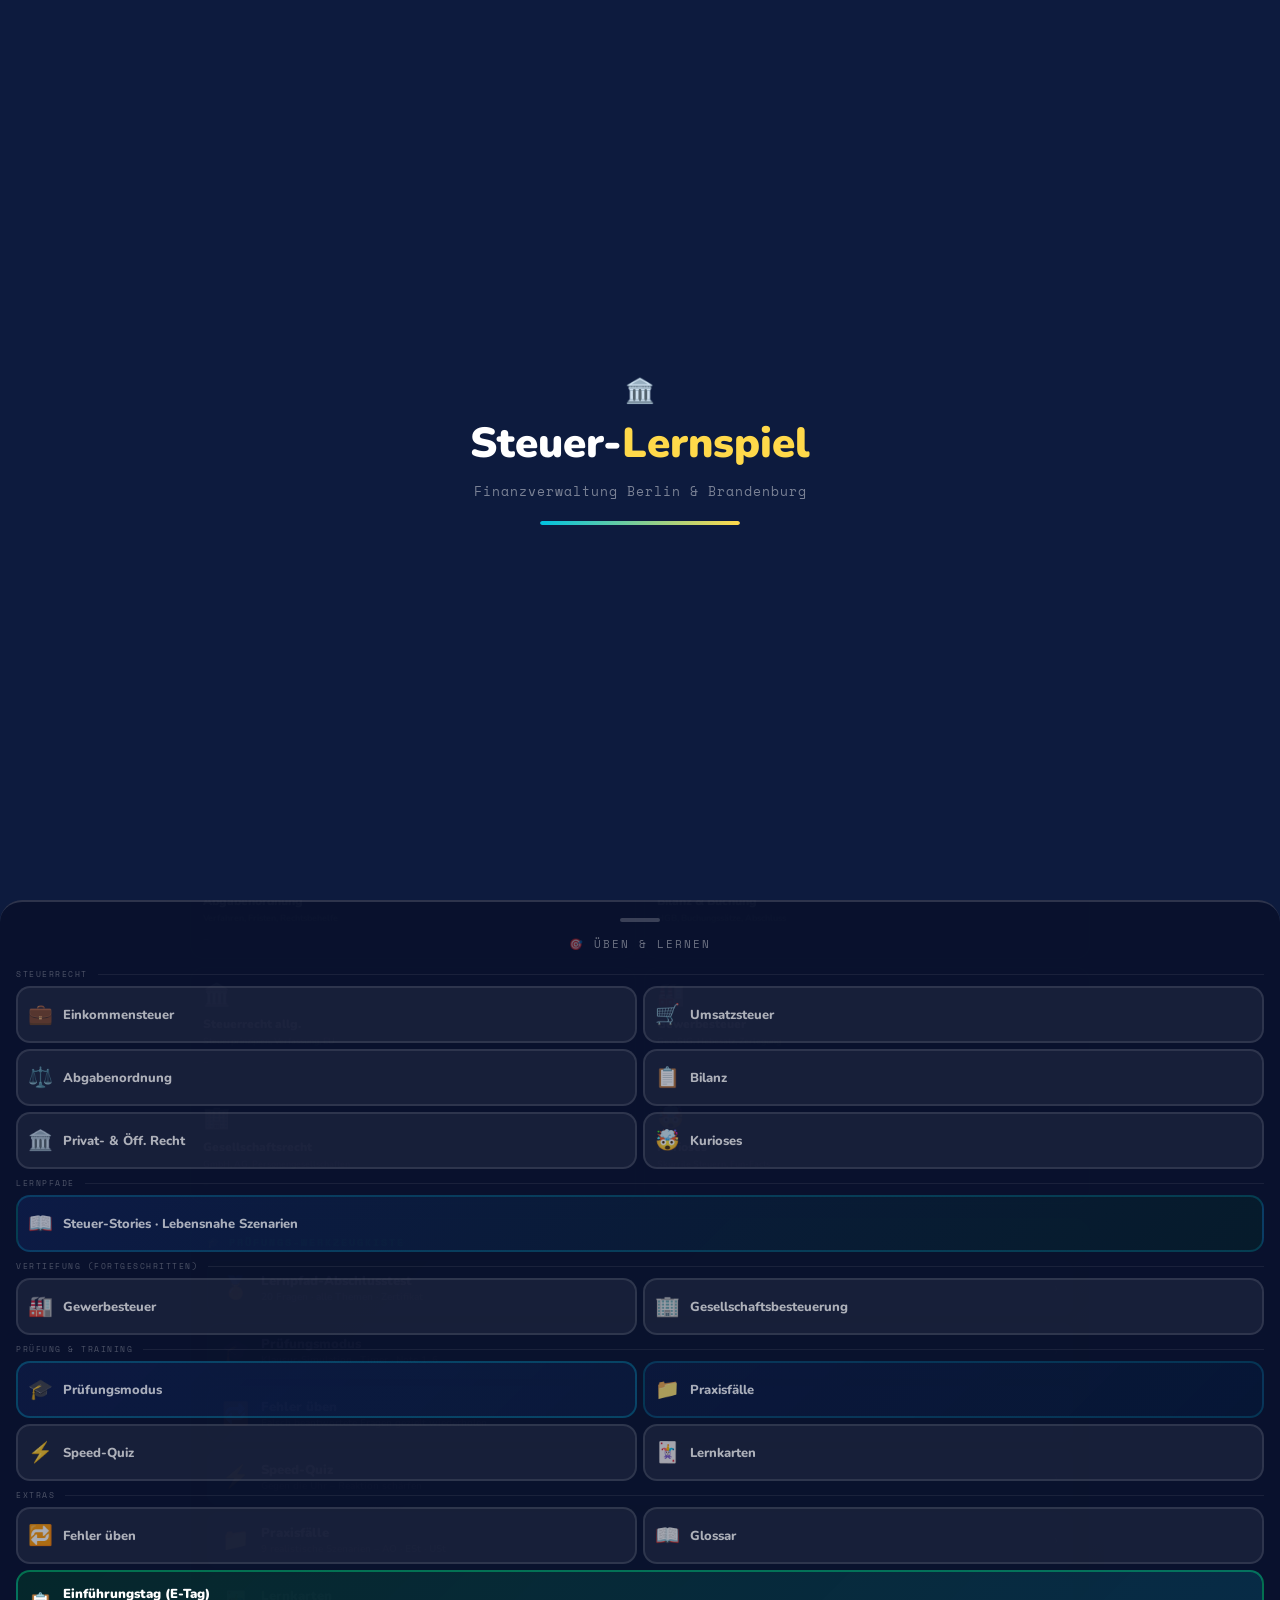
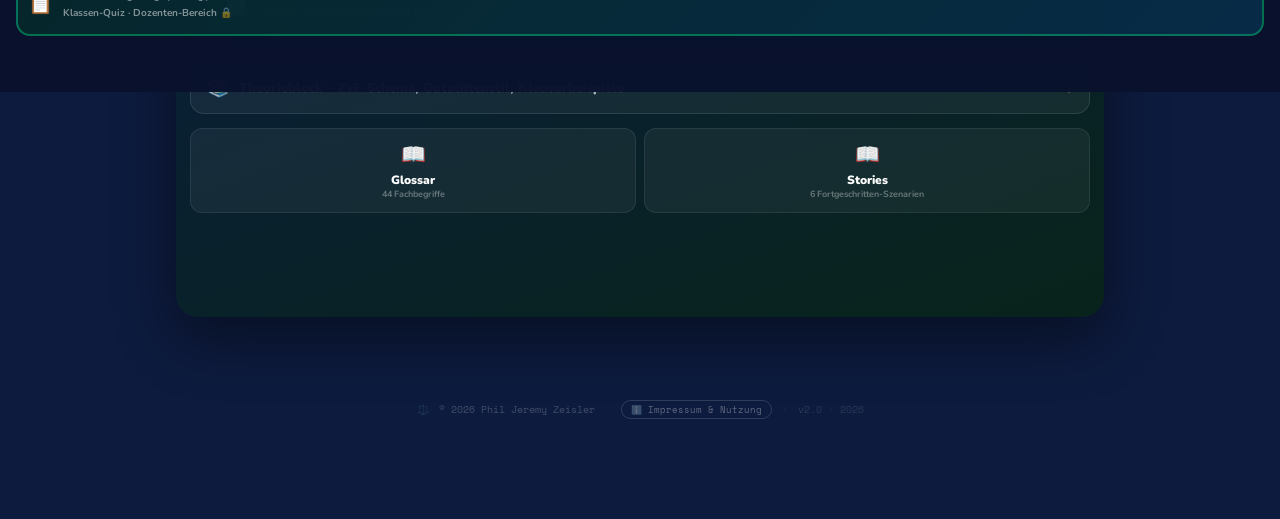
==== commit b3e06f18: "Add files via upload" ====
--- a/index.html
+++ b/index.html
@@ -100,6 +100,8 @@
     <span class="tab-sep"></span>
     <span class="tab-group-label">Tools</span>
     <button class="mode-tab" onclick="sw('speed')" id="tab-speed"><span class="ti">⚡</span>Speed</button>
+    <button class="mode-tab" onclick="sw('swipe')" id="tab-swipe"><span class="ti">👆</span>Swipe</button>
+    <button class="mode-tab" onclick="sw('duell')" id="tab-duell"><span class="ti">⚔️</span>Duell</button>
     <button class="mode-tab" onclick="sw('flashcard')" id="tab-flashcard"><span class="ti">🃏</span>Karten</button>
     <button class="mode-tab" onclick="sw('glossar')" id="tab-glossar"><span class="ti">📖</span>Glossar</button>
     <button class="mode-tab" onclick="sw('meinbereich')" id="tab-meinbereich"><span class="ti">⭐</span>Ich</button>
@@ -141,6 +143,10 @@
     <option value="recht">🏛️ Privat- & Öff. Recht</option>
     <option value="karriere">🎓 Karriere</option>
     <option value="trainer">🧪 Einstellungstest-Trainer</option>
+    <option value="speed">⚡ Speed-Quiz</option>
+    <option value="swipe">👆 Swipe-Modus</option>
+    <option value="duell">⚔️ Quizduell</option>
+    <option value="flashcard">🃏 Lernkarten</option>
     <option value="glossar">📖 Glossar</option>
   </select>
 
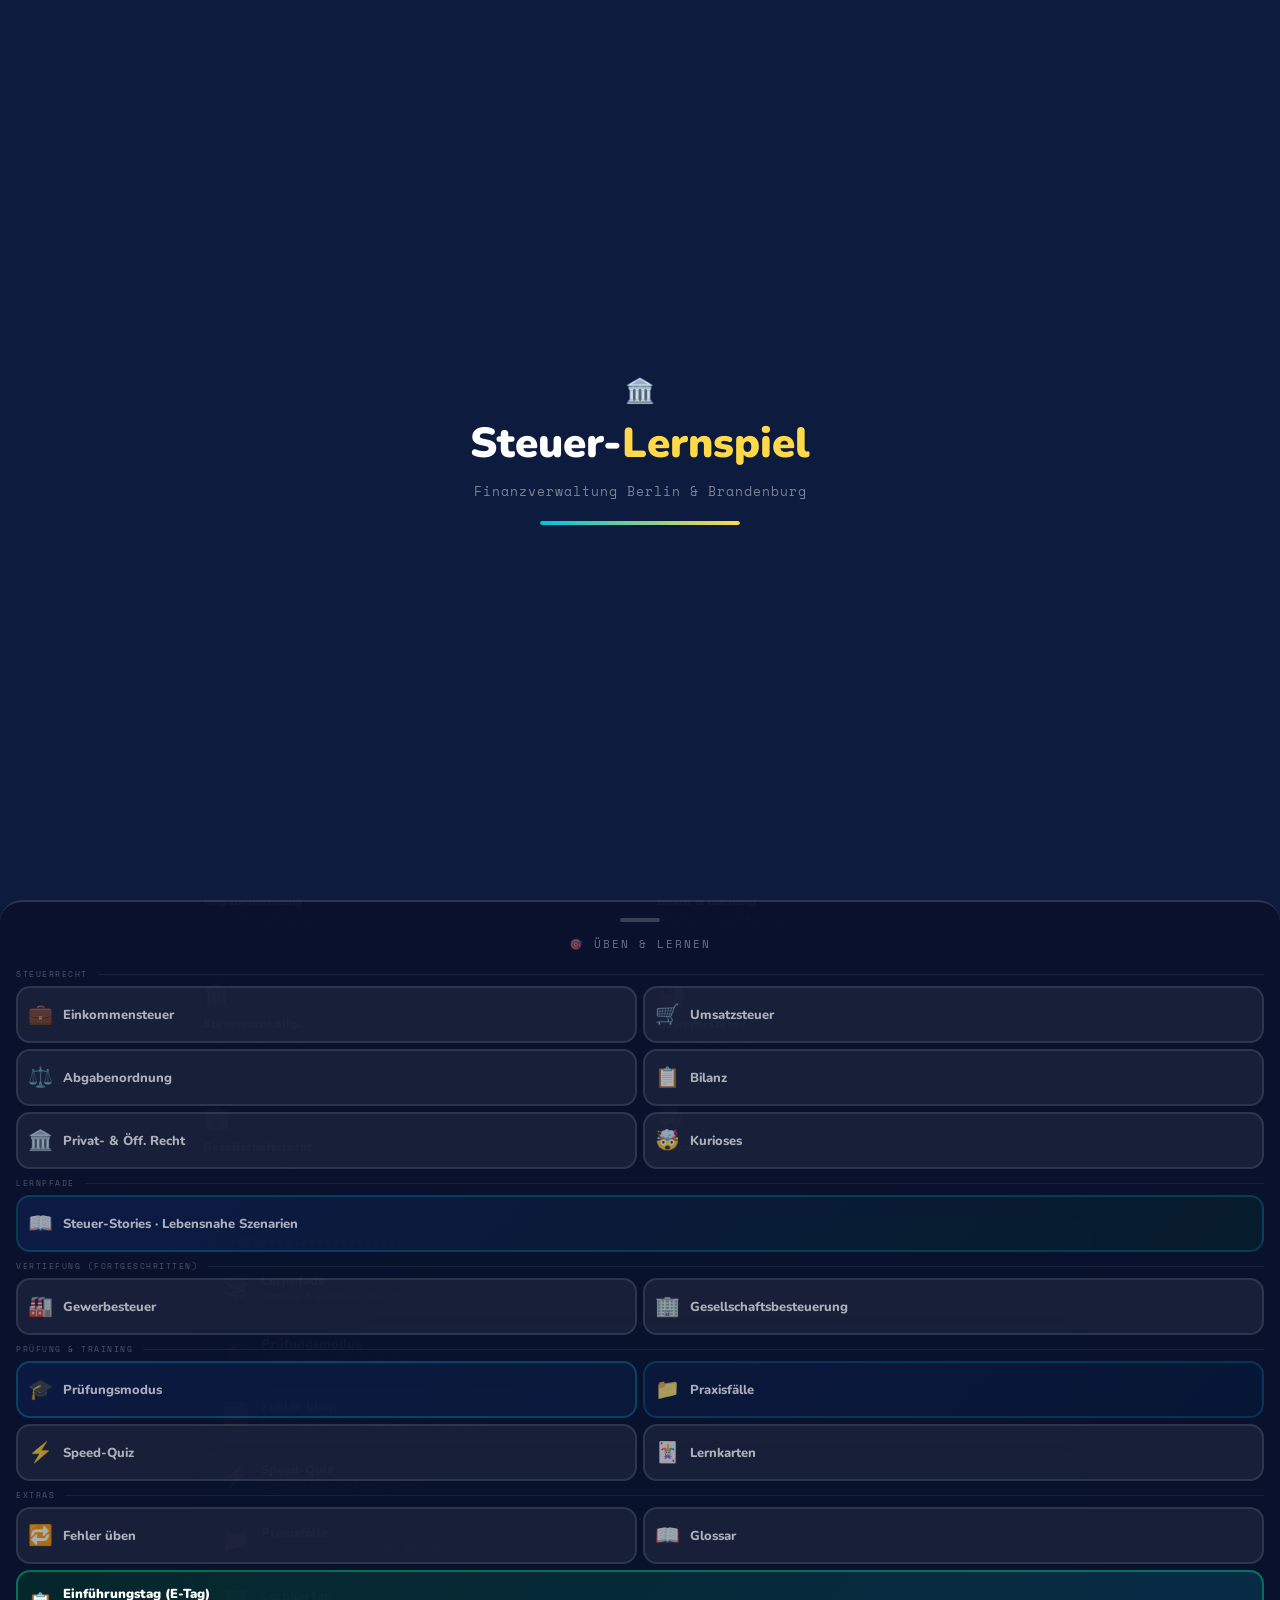
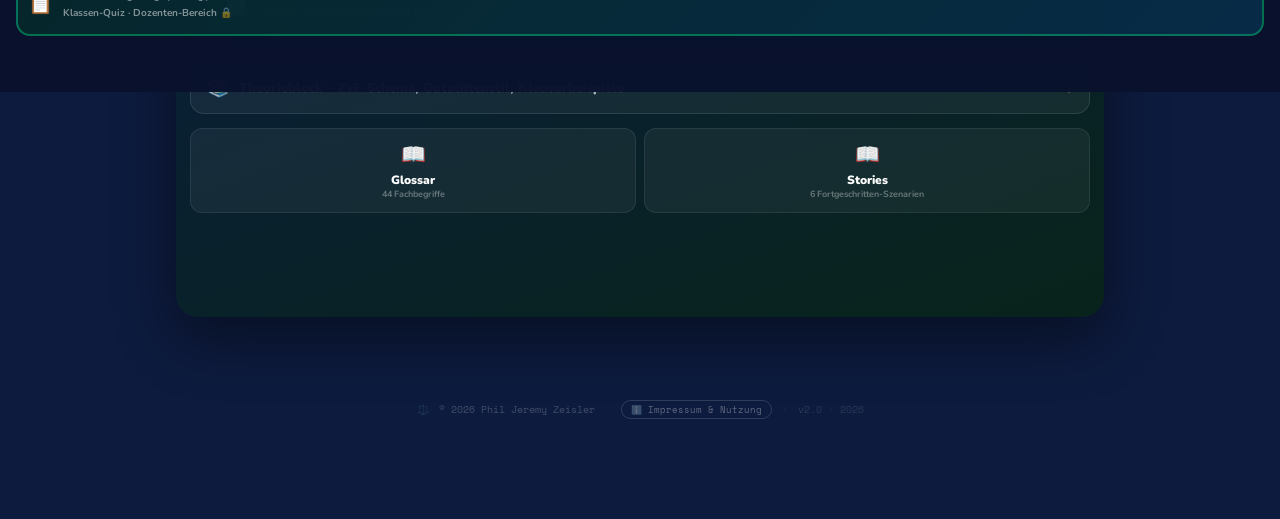
==== commit f09933c0: "Add files via upload" ====
--- a/index.html
+++ b/index.html
@@ -100,6 +100,7 @@
     <span class="tab-sep"></span>
     <span class="tab-group-label">Tools</span>
     <button class="mode-tab" onclick="sw('speed')" id="tab-speed"><span class="ti">⚡</span>Speed</button>
+    <button class="mode-tab" onclick="sw('lernpfad')" id="tab-lernpfad"><span class="ti">📚</span>Lernpfad</button>
     <button class="mode-tab" onclick="sw('swipe')" id="tab-swipe"><span class="ti">👆</span>Swipe</button>
     <button class="mode-tab" onclick="sw('duell')" id="tab-duell"><span class="ti">⚔️</span>Duell</button>
     <button class="mode-tab" onclick="sw('flashcard')" id="tab-flashcard"><span class="ti">🃏</span>Karten</button>
@@ -143,10 +144,9 @@
     <option value="recht">🏛️ Privat- & Öff. Recht</option>
     <option value="karriere">🎓 Karriere</option>
     <option value="trainer">🧪 Einstellungstest-Trainer</option>
-    <option value="speed">⚡ Speed-Quiz</option>
+    <option value="lernpfad">📚 Lernpfad</option>
     <option value="swipe">👆 Swipe-Modus</option>
     <option value="duell">⚔️ Quizduell</option>
-    <option value="flashcard">🃏 Lernkarten</option>
     <option value="glossar">📖 Glossar</option>
   </select>
 
